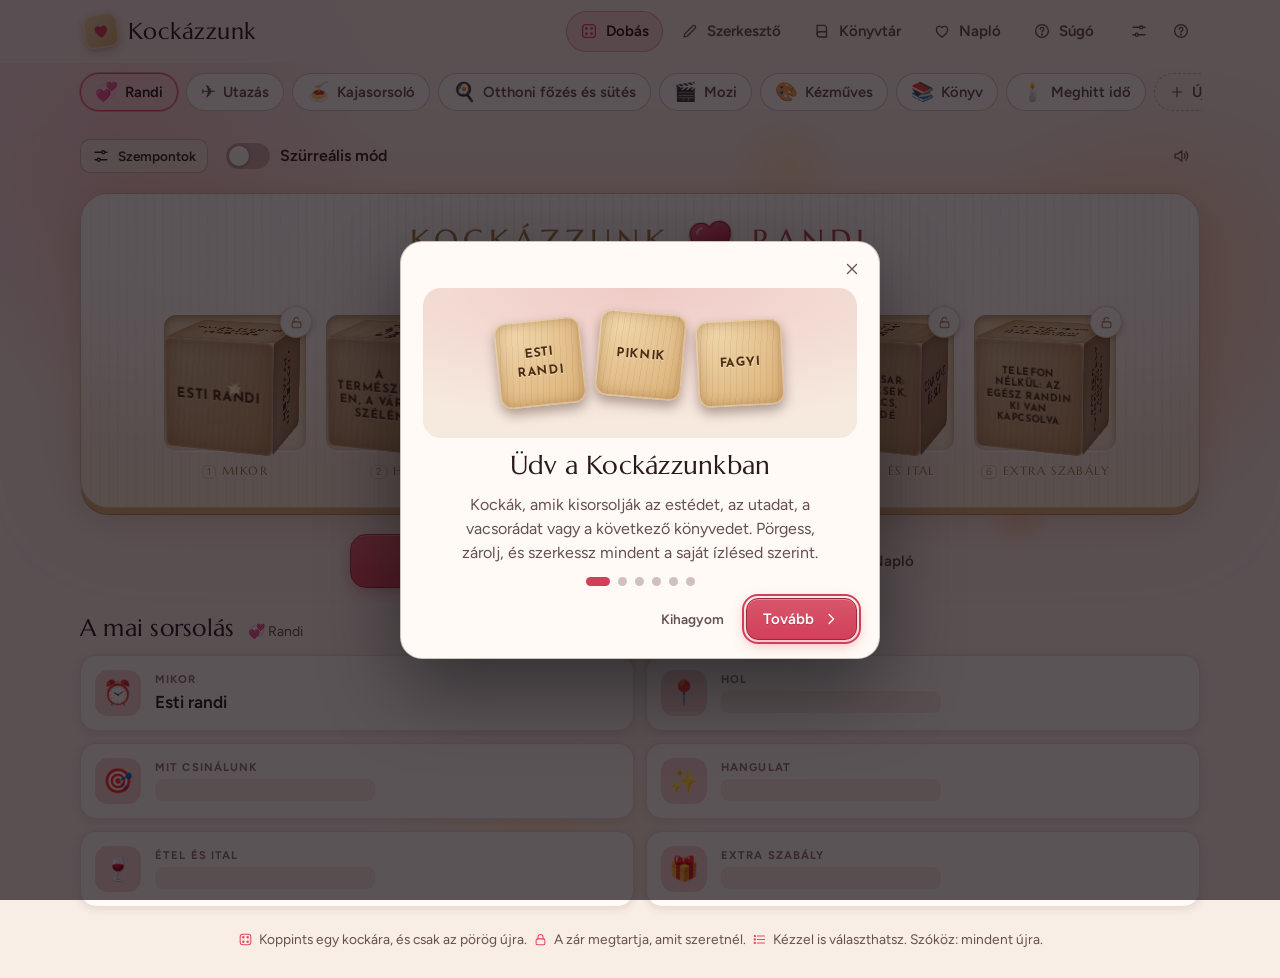
==== latest/index.html @ 8fc31db8 "v9: vörös-fekete fekvő sárkány, 2D képként rajzolt repülő sárkány, új szellem - Fekvő sárkány: vörös" ====
<!doctype html><html lang="hu"><head><meta charset="utf-8"><meta name="viewport" content="width=device-width,initial-scale=1,viewport-fit=cover"><style>:root{color-scheme:light;box-sizing:border-box;padding-top:env(safe-area-inset-top,0px);padding-bottom:env(safe-area-inset-bottom,0px)}html{scroll-padding-top:env(safe-area-inset-top,0px)}body{margin:0;padding:0;font:14px -apple-system,BlinkMacSystemFont,sans-serif;background:#fff;color:#000}img{max-width:100%}[hidden]:not([hidden=until-found i]){display:none!important}</style></head><body>
<title>Kockázzunk</title>
<meta name="claude:viewport-fit-sides" content="cover">
<link rel="preconnect" href="https://fonts.googleapis.com">
<link rel="preconnect" href="https://fonts.gstatic.com" crossorigin>
<link rel="stylesheet" href="https://fonts.googleapis.com/css2?family=Figtree:wght@400;500;600;700&family=Josefin+Sans:wght@500;600;700&family=Marcellus&display=swap">
<style>
/* Elrendezés: fejléc + fő nézet (közép, max 1120px) + telefonon alsó fül-sáv. Hangulat: gyertyafényes esti asztal, krém fatábla, fa kockák. */
:root {
  --bg: #f8eee6; --bg2: #f1e2d7; --surface: #fffaf5; --surface2: #f6e9de; --raise: #ffffff;
  --line: rgba(90, 45, 40, .14); --line2: rgba(90, 45, 40, .28);
  --fg: #2a1a1d; --fg2: #66504f; --fg3: #8f7776;
  --heart: #d23f58; --on-accent: #ffffff;
  --board: #fffcf6; --board2: #f4e8d4; --boardink: #a67c40; --boardline: rgba(120, 80, 30, .24);
  --wood1: #efd5a9; --wood2: #d8ad72; --woodink: #4b2d15;
  --glow: rgba(255, 176, 96, .30);
  --bokeh1: rgba(255, 170, 120, .34); --bokeh2: rgba(236, 110, 140, .26); --bokeh3: rgba(255, 214, 140, .38);
  --shadow: 0 10px 30px rgba(90, 35, 35, .16); --shadow-s: 0 2px 8px rgba(90, 35, 35, .12);
  --ok: #2c8a58; --warn: #a96d14; --danger: #c52f48;
  --f-ui: 'Figtree', system-ui, -apple-system, 'Segoe UI', Roboto, 'Helvetica Neue', sans-serif;
  --f-display: 'Marcellus', 'Palatino Linotype', 'Book Antiqua', Georgia, serif;
  --f-cube: 'Josefin Sans', 'Trebuchet MS', 'Gill Sans', sans-serif;
  --tc: var(--heart);
  --gut: max(16px, env(safe-area-inset-left, 0px));
}
@media (prefers-color-scheme: dark) {
  :root:not([data-theme="light"]) {
    --bg: #150e14; --bg2: #1d121b; --surface: #251925; --surface2: #2f202e; --raise: #38283a;
    --line: rgba(255, 225, 205, .11); --line2: rgba(255, 225, 205, .24);
    --fg: #f8ede5; --fg2: #cfbab3; --fg3: #927d7c;
    --heart: #ee647c;
    --board: #f4e9d6; --board2: #e6d4b4; --boardink: #9d7238; --boardline: rgba(110, 70, 20, .3);
    --glow: rgba(255, 170, 90, .26);
    --bokeh1: rgba(255, 150, 90, .20); --bokeh2: rgba(220, 70, 120, .22); --bokeh3: rgba(255, 200, 120, .16);
    --shadow: 0 14px 36px rgba(0, 0, 0, .5); --shadow-s: 0 2px 10px rgba(0, 0, 0, .4);
    --ok: #52c488; --warn: #e3a550; --danger: #ff6b82;
    color-scheme: dark;
  }
}
:root[data-theme="dark"] {
  --bg: #150e14; --bg2: #1d121b; --surface: #251925; --surface2: #2f202e; --raise: #38283a;
  --line: rgba(255, 225, 205, .11); --line2: rgba(255, 225, 205, .24);
  --fg: #f8ede5; --fg2: #cfbab3; --fg3: #927d7c;
  --heart: #ee647c;
  --board: #f4e9d6; --board2: #e6d4b4; --boardink: #9d7238; --boardline: rgba(110, 70, 20, .3);
  --glow: rgba(255, 170, 90, .26);
  --bokeh1: rgba(255, 150, 90, .20); --bokeh2: rgba(220, 70, 120, .22); --bokeh3: rgba(255, 200, 120, .16);
  --shadow: 0 14px 36px rgba(0, 0, 0, .5); --shadow-s: 0 2px 10px rgba(0, 0, 0, .4);
  --ok: #52c488; --warn: #e3a550; --danger: #ff6b82;
  color-scheme: dark;
}

* { box-sizing: border-box; }
html { -webkit-text-size-adjust: 100%; scroll-behavior: smooth; }
html.modal-open { overflow: hidden; }
body {
  background: var(--bg); color: var(--fg);
  font: 400 1rem/1.5 var(--f-ui);
  min-height: 100%; overflow-x: hidden;
  -webkit-tap-highlight-color: transparent;
}
body::before { content: ""; position: fixed; inset: 0 0 auto; height: env(safe-area-inset-top, 0px); z-index: 40; background: var(--bg); }
h1, h2, h3, h4 { font-family: var(--f-display); font-weight: 400; margin: 0; line-height: 1.2; text-wrap: balance; letter-spacing: .01em; }
p { margin: 0; }
button { font: inherit; color: inherit; }
a { color: var(--tc); }
:focus-visible { outline: 2px solid var(--tc); outline-offset: 2px; border-radius: 6px; }
.muted { color: var(--fg2); }
.small { font-size: .875rem; }
.sr-only { position: absolute; width: 1px; height: 1px; overflow: hidden; clip: rect(0 0 0 0); white-space: nowrap; }
.ic { display: inline-flex; flex: none; line-height: 0; }

/* ---------- háttér: bokeh gyertyafény (statikus: nincs blur, nincs animáció, egyszer rajzolódik) ---------- */
#bg { position: fixed; inset: 0; z-index: 0; pointer-events: none; overflow: hidden; contain: strict; }
#bg i { position: absolute; border-radius: 50%; }
#bg i:nth-child(1) { width: 44vmax; height: 44vmax; left: -12vmax; top: -10vmax; background: radial-gradient(circle, var(--bokeh2), transparent 66%); }
#bg i:nth-child(2) { width: 36vmax; height: 36vmax; right: -10vmax; top: 4vmax; background: radial-gradient(circle, var(--bokeh1), transparent 66%); }
#bg i:nth-child(3) { width: 28vmax; height: 28vmax; left: 28%; bottom: -10vmax; background: radial-gradient(circle, var(--bokeh3), transparent 66%); }
#bg i:nth-child(4) { width: 7vmax; height: 7vmax; left: 12%; top: 38%; background: radial-gradient(circle, var(--bokeh3), transparent 70%); }
#bg i:nth-child(5) { width: 5vmax; height: 5vmax; right: 18%; top: 54%; background: radial-gradient(circle, var(--bokeh1), transparent 70%); }
#bg i:nth-child(6) { width: 9vmax; height: 9vmax; right: 34%; top: 12%; background: radial-gradient(circle, var(--bokeh3), transparent 70%); }
#bg i:nth-child(7) { width: 6vmax; height: 6vmax; left: 52%; top: 66%; background: radial-gradient(circle, var(--bokeh2), transparent 70%); }
.lite #bg { display: none; }

#app { position: relative; z-index: 1; padding-left: var(--gut); padding-right: max(16px, env(safe-area-inset-right, 0px)); padding-block: 0 28px; min-height: 100vh; }
#app > * { max-width: 1120px; margin-inline: auto; width: 100%; }

/* ---------- fejléc + navigáció ---------- */
#top { position: sticky; top: env(safe-area-inset-top, 0px); z-index: 30; display: flex; align-items: center; gap: 12px; padding-block: 10px; }
#top::before { content: ""; position: absolute; z-index: -1; top: 0; bottom: 0; left: calc(50% - 50vw); right: calc(50% - 50vw); background: color-mix(in srgb, var(--bg) 90%, transparent); border-bottom: 1px solid transparent; }
.brand { display: flex; align-items: center; gap: 10px; text-decoration: none; color: var(--fg); border: 0; background: none; padding: 4px; cursor: pointer; border-radius: 12px; }
.brand-mark { width: 34px; height: 34px; border-radius: 9px; background: linear-gradient(145deg, var(--wood1), var(--wood2)); box-shadow: inset 0 0 0 1.5px rgba(255, 245, 220, .5), 0 3px 8px rgba(80, 40, 10, .3); display: grid; place-items: center; color: var(--heart); transform: rotate(-8deg); transition: transform .3s; }
.brand:hover .brand-mark { transform: rotate(6deg) scale(1.06); }
.brand-name { font-family: var(--f-display); font-size: 1.45rem; letter-spacing: .02em; }
.nav { display: flex; gap: 4px; margin-left: auto; }
.nav a { display: inline-flex; align-items: center; gap: 8px; padding: 9px 14px; border-radius: 999px; text-decoration: none; color: var(--fg2); font-weight: 600; font-size: .94rem; transition: background .2s, color .2s; }
.nav a:hover { background: var(--surface2); color: var(--fg); }
.nav a[aria-current="page"] { background: color-mix(in srgb, var(--tc) 16%, transparent); color: var(--fg); box-shadow: inset 0 0 0 1px color-mix(in srgb, var(--tc) 40%, transparent); }
.nav a[aria-current="page"] .ic { color: var(--tc); }
#top .tools { display: flex; gap: 4px; }
#tabs { display: none; }

@media (max-width: 800px) {
  .nav { display: none; }
  #top { justify-content: space-between; }
  #top .tools { margin-left: auto; }
  #tabs { display: flex; position: fixed; left: 0; right: 0; bottom: 0; z-index: 30; padding: 6px max(8px, env(safe-area-inset-right, 0px)) calc(6px + env(safe-area-inset-bottom, 0px)) max(8px, env(safe-area-inset-left, 0px)); background: color-mix(in srgb, var(--surface) 97%, transparent); border-top: 1px solid var(--line); max-width: none; justify-content: space-around; }
  #tabs a { display: flex; flex-direction: column; align-items: center; gap: 2px; flex: 1; padding: 6px 2px; border-radius: 12px; text-decoration: none; color: var(--fg2); font-size: .7rem; font-weight: 600; min-width: 0; }
  #tabs a[aria-current="page"] { color: var(--fg); background: color-mix(in srgb, var(--tc) 14%, transparent); }
  #tabs a[aria-current="page"] .ic { color: var(--tc); }
  #app { padding-bottom: 96px; }
}
@media (max-width: 420px) { .brand-name { font-size: 1.25rem; } }

/* ---------- gombok ---------- */
.btn { display: inline-flex; align-items: center; justify-content: center; gap: 8px; min-height: 42px; padding: 9px 16px; border-radius: 12px; border: 1px solid var(--line2); background: var(--surface2); color: var(--fg); font-weight: 600; font-size: .94rem; cursor: pointer; transition: transform .15s, box-shadow .2s, background .2s, border-color .2s; text-decoration: none; }
.btn:hover { background: var(--raise); transform: translateY(-1px); box-shadow: var(--shadow-s); }
.btn:active { transform: translateY(0) scale(.98); }
.btn[disabled] { opacity: .45; pointer-events: none; }
.btn.primary { background: linear-gradient(180deg, color-mix(in srgb, var(--tc) 88%, #fff), var(--tc)); border-color: color-mix(in srgb, var(--tc) 70%, #000); color: var(--on-accent); box-shadow: 0 4px 14px color-mix(in srgb, var(--tc) 40%, transparent), inset 0 1px 0 rgba(255, 255, 255, .3); text-shadow: 0 1px 1px rgba(0, 0, 0, .18); }
.btn.primary:hover { box-shadow: 0 6px 20px color-mix(in srgb, var(--tc) 50%, transparent), inset 0 1px 0 rgba(255, 255, 255, .3); background: linear-gradient(180deg, color-mix(in srgb, var(--tc) 80%, #fff), color-mix(in srgb, var(--tc) 92%, #000)); }
.btn.ghost { background: transparent; border-color: transparent; color: var(--fg2); }
.btn.ghost:hover { background: var(--surface2); color: var(--fg); box-shadow: none; }
.btn.danger { color: var(--danger); border-color: color-mix(in srgb, var(--danger) 45%, transparent); background: transparent; }
.btn.danger:hover { background: color-mix(in srgb, var(--danger) 12%, transparent); }
.btn.danger.solid { background: var(--danger); color: #fff; border-color: transparent; }
.btn.sm { min-height: 34px; padding: 5px 11px; font-size: .85rem; border-radius: 10px; }
.btn.lg { min-height: 54px; padding: 12px 30px; font-size: 1.1rem; border-radius: 16px; }
.ibtn { display: inline-grid; place-items: center; width: 38px; height: 38px; flex: none; border-radius: 12px; border: 1px solid transparent; background: transparent; color: var(--fg2); cursor: pointer; transition: background .2s, color .2s, transform .15s; }
.ibtn:hover { background: var(--surface2); color: var(--fg); }
.ibtn:active { transform: scale(.92); }
.ibtn.on { color: var(--tc); background: color-mix(in srgb, var(--tc) 14%, transparent); }
.ibtn.sm { width: 32px; height: 32px; border-radius: 10px; }
.ibtn.danger:hover { color: var(--danger); background: color-mix(in srgb, var(--danger) 12%, transparent); }
.ibtn[disabled] { opacity: .3; pointer-events: none; }

/* ---------- űrlap ---------- */
input[type=text], input[type=search], input[type=number], input[type=url], select, textarea {
  width: 100%; min-height: 42px; padding: 9px 12px; border-radius: 10px; border: 1px solid var(--line2); background: var(--surface); color: var(--fg);
  font: inherit; font-size: .96rem; transition: border-color .2s, box-shadow .2s;
}
textarea { min-height: 90px; resize: vertical; line-height: 1.45; }
input::placeholder, textarea::placeholder { color: var(--fg3); }
input:focus, select:focus, textarea:focus { outline: none; border-color: var(--tc); box-shadow: 0 0 0 3px color-mix(in srgb, var(--tc) 24%, transparent); }
select { appearance: none; background-image: linear-gradient(45deg, transparent 50%, var(--fg2) 50%), linear-gradient(135deg, var(--fg2) 50%, transparent 50%); background-position: calc(100% - 18px) 52%, calc(100% - 13px) 52%; background-size: 5px 5px; background-repeat: no-repeat; padding-right: 34px; }
.field { display: flex; flex-direction: column; gap: 6px; min-width: 0; }
.field > label, .lbl { font-size: .8rem; font-weight: 700; color: var(--fg2); letter-spacing: .04em; text-transform: uppercase; }
.field .hint { font-size: .8rem; color: var(--fg3); }
.fields { display: grid; grid-template-columns: repeat(auto-fit, minmax(190px, 1fr)); gap: 14px; }
.codebox { font-family: ui-monospace, 'SF Mono', Menlo, Consolas, monospace; font-size: .8rem; line-height: 1.5; word-break: break-all; }
input[type=range] { width: 100%; accent-color: var(--tc); min-height: 28px; }
input[type=checkbox], input[type=radio] { accent-color: var(--tc); width: 18px; height: 18px; }

.switch { display: inline-flex; align-items: center; gap: 10px; cursor: pointer; font-weight: 600; user-select: none; }
.switch input { position: absolute; opacity: 0; width: 1px; height: 1px; }
.switch .tr { position: relative; width: 44px; height: 26px; border-radius: 999px; background: var(--line2); transition: background .25s; flex: none; }
.switch .tr::after { content: ""; position: absolute; left: 3px; top: 3px; width: 20px; height: 20px; border-radius: 50%; background: #fff; box-shadow: 0 1px 4px rgba(0, 0, 0, .35); transition: transform .25s cubic-bezier(.3, 1.4, .5, 1); }
.switch input:checked + .tr { background: var(--tc); }
.switch input:checked + .tr::after { transform: translateX(18px); }
.switch input:focus-visible + .tr { outline: 2px solid var(--tc); outline-offset: 2px; }

.chip { display: inline-flex; align-items: center; gap: 7px; min-height: 38px; padding: 6px 14px; border-radius: 999px; border: 1px solid var(--line2); background: var(--surface); color: var(--fg2); font-weight: 600; font-size: .92rem; cursor: pointer; white-space: nowrap; transition: all .2s; }
.chip:hover { color: var(--fg); background: var(--raise); }
.chip.on { background: color-mix(in srgb, var(--tc) 18%, var(--surface)); color: var(--fg); border-color: var(--tc); box-shadow: 0 0 0 1px color-mix(in srgb, var(--tc) 40%, transparent); }
.pill { display: inline-flex; align-items: center; gap: 5px; padding: 2px 9px; border-radius: 999px; font-size: .74rem; font-weight: 700; background: var(--surface2); color: var(--fg2); letter-spacing: .02em; border: 1px solid var(--line); }

.panel { background: var(--surface); border: 1px solid var(--line); border-radius: 18px; padding: 18px; box-shadow: var(--shadow-s); }
.row { display: flex; align-items: center; gap: 10px; }
.row.wrap { flex-wrap: wrap; }
.grow { flex: 1; min-width: 0; }
.spacer { flex: 1; }

/* ---------- modal ---------- */
.modal-back { position: fixed; inset: 0; z-index: 100; display: grid; place-items: center; padding: max(16px, env(safe-area-inset-top, 0px)) var(--gut) max(16px, env(safe-area-inset-bottom, 0px)); background: rgba(14, 5, 12, .68); animation: fadein .18s ease both; }
.modal-back.out { animation: fadeout .17s ease both; }
.modal { width: 100%; max-width: 560px; max-height: min(90vh, 900px); display: flex; flex-direction: column; background: var(--surface); color: var(--fg); border: 1px solid var(--line2); border-radius: 22px; box-shadow: 0 30px 80px rgba(0, 0, 0, .45); animation: popin .24s cubic-bezier(.2, 1.1, .4, 1) both; overflow: hidden; }
.modal.small { max-width: 420px; }
.modal.wide { max-width: 860px; }
.modal-back.out .modal { animation: popout .17s ease both; }
.modal-head { display: flex; align-items: center; gap: 10px; padding: 16px 16px 6px 22px; }
.modal-head h2 { flex: 1; font-size: 1.4rem; }
.modal-body { padding: 8px 22px 18px; overflow: auto; display: flex; flex-direction: column; gap: 14px; overscroll-behavior: contain; }
.modal-foot { display: flex; justify-content: flex-end; flex-wrap: wrap; gap: 10px; padding: 12px 22px 16px; border-top: 1px solid var(--line); background: var(--surface); }
.ask-text { color: var(--fg2); }
@keyframes fadein { from { opacity: 0; } }
@keyframes fadeout { to { opacity: 0; } }
@keyframes popin { from { opacity: 0; transform: translateY(14px) scale(.96); } }
@keyframes popout { to { opacity: 0; transform: translateY(8px) scale(.97); } }
@media (max-width: 560px) {
  .modal-back { place-items: end center; padding: 0; }
  .modal, .modal.small, .modal.wide { max-width: none; border-radius: 22px 22px 0 0; max-height: 92vh; padding-bottom: env(safe-area-inset-bottom, 0px); animation-name: sheetin; }
  .modal-back.out .modal { animation-name: sheetout; }
  .modal-head h2 { font-size: 1.25rem; }
}
@keyframes sheetin { from { transform: translateY(40px); opacity: 0; } }
@keyframes sheetout { to { transform: translateY(30px); opacity: 0; } }

/* ---------- toast ---------- */
#toasts { position: fixed; left: 50%; bottom: calc(24px + env(safe-area-inset-bottom, 0px)); transform: translateX(-50%); z-index: 120; display: flex; flex-direction: column; align-items: center; gap: 8px; width: min(92vw, 460px); pointer-events: none; }
.toast { background: var(--fg); color: var(--bg); padding: 10px 18px; border-radius: 14px; font-weight: 600; font-size: .92rem; box-shadow: var(--shadow); animation: toastin .3s cubic-bezier(.2, 1.2, .4, 1) both; text-align: center; }
.toast.out { animation: toastout .25s ease both; }
@keyframes toastin { from { opacity: 0; transform: translateY(14px) scale(.95); } }
@keyframes toastout { to { opacity: 0; transform: translateY(8px); } }
@media (max-width: 800px) { #toasts { bottom: calc(84px + env(safe-area-inset-bottom, 0px)); } }

#fx { position: fixed; inset: 0; width: 100%; height: 100%; z-index: 90; pointer-events: none; }

/* ---------- nézetváltás ---------- */
.view-in { animation: viewin .4s cubic-bezier(.2, .9, .3, 1) both; }
@keyframes viewin { from { opacity: 0; transform: translateY(12px); } }
.page-title { display: flex; flex-wrap: wrap; align-items: end; gap: 6px 16px; margin: 10px 0 18px; }
.page-title h1 { font-size: clamp(1.7rem, 4.5vw, 2.4rem); }
.page-title p { color: var(--fg2); max-width: 60ch; }

@media (prefers-reduced-motion: reduce) {
  *, *::before, *::after { animation-duration: .001ms !important; animation-iteration-count: 1 !important; transition-duration: .001ms !important; scroll-behavior: auto !important; }
}
.no-motion *, .no-motion *::before, .no-motion *::after { animation-duration: .001ms !important; animation-iteration-count: 1 !important; transition-duration: .001ms !important; }
/* Kímélő mód: gyengébb gépen is sima. Nincs háttér-izzás, nincs belépő animáció, nincsenek nagy árnyékok. */
.lite .view-in, .lite .slot, .lite .rrow, .lite .toast { animation: none !important; }
.lite .board { box-shadow: 0 1px 0 rgba(255, 255, 255, .9) inset, 0 6px 0 -1px var(--wood2); }
.lite .btn, .lite .chip, .lite .ibtn { transition: none; }
.lite .btn:hover { transform: none; box-shadow: none; }
.lite .modal { box-shadow: none; }


/* ===== Dobás nézet ===== */
.play { display: flex; flex-direction: column; gap: 18px; padding-top: 6px; }

.themebar { display: flex; gap: 8px; overflow-x: auto; padding: 4px 2px 8px; margin-inline: -2px; scrollbar-width: none; -webkit-overflow-scrolling: touch; }
.themebar::-webkit-scrollbar { display: none; }
.theme-chip .ce { font-size: 1.15rem; line-height: 1; }
.theme-chip.on { background: color-mix(in srgb, var(--tc) 22%, var(--surface)); border-color: var(--tc); }
.add-chip { border-style: dashed; background: transparent; }

.toolbar { display: flex; flex-wrap: wrap; align-items: center; gap: 10px 18px; }
.chaos { display: flex; align-items: center; gap: 10px; width: 180px; animation: fadein .3s both; }
.chaos[hidden] { display: none; }

/* ---------- a tábla ---------- */
.board {
  --s: clamp(100px, 10.5vw, 124px); --c: calc(var(--s) * .86);
  position: relative; padding: 24px 16px 28px; border-radius: 28px;
  background: radial-gradient(120% 90% at 50% 0%, #fffdf8, var(--board) 52%, var(--board2));
  border: 1px solid rgba(160, 110, 50, .38);
  box-shadow: 0 1px 0 rgba(255, 255, 255, .95) inset, 0 7px 0 -1px var(--wood2), 0 8px 0 -1px rgba(90, 50, 10, .45), var(--shadow), 0 0 90px var(--glow);
  margin-bottom: 8px;
}
.board::after { content: ""; position: absolute; inset: 0; border-radius: inherit; pointer-events: none; background: repeating-linear-gradient(90deg, rgba(150, 100, 40, .035) 0 2px, transparent 2px 9px); }
.board-title { display: flex; align-items: center; justify-content: center; flex-wrap: wrap; gap: 4px 16px; text-align: center; font-family: var(--f-display); text-transform: uppercase; letter-spacing: .2em; font-size: clamp(1.05rem, 3.6vw, 1.85rem); color: var(--boardink); text-shadow: 0 1px 0 rgba(255, 255, 255, .85), 0 -1px 0 rgba(120, 80, 30, .25); }
.bt-theme { color: color-mix(in srgb, var(--tc) 68%, #6a4a20); }
.board-desc { text-align: center; margin: 8px auto 4px; max-width: 56ch; font-size: .88rem; letter-spacing: .03em; color: var(--boardink); text-shadow: 0 1px 0 rgba(255, 255, 255, .7); }
.heart-piece { border: 0; background: none; padding: 2px; cursor: pointer; filter: drop-shadow(0 3px 2px rgba(80, 20, 20, .4)); transform: rotate(-6deg); transition: transform .25s cubic-bezier(.3, 1.6, .5, 1); line-height: 0; }
.heart-piece:hover { transform: rotate(5deg) scale(1.14); }

.slots { display: flex; flex-wrap: wrap; justify-content: center; gap: 26px 12px; margin-top: 22px; position: relative; z-index: 1; }
.slot { position: relative; width: calc(var(--s) + 26px); display: flex; flex-direction: column; align-items: center; gap: 12px; animation: slotin .55s cubic-bezier(.2, 1.2, .4, 1) both; animation-delay: calc(var(--i) * 55ms); }
@keyframes slotin { from { opacity: 0; transform: translateY(-28px) scale(.9); } }

.stage { position: relative; width: calc(var(--s) + 18px); height: calc(var(--s) + 12px); display: grid; place-items: center; perspective: 760px; cursor: pointer; border-radius: 12px; -webkit-user-select: none; user-select: none; }
.stage::before { content: ""; position: absolute; inset: 0; border-radius: 12px; background: linear-gradient(160deg, #e6d1a8, #f3e5c6); box-shadow: inset 0 3px 9px rgba(90, 55, 15, .42), inset 0 -1px 0 rgba(255, 255, 255, .75), 0 1px 0 rgba(255, 255, 255, .85); transition: box-shadow .3s; }
.slot.locked .stage::before { box-shadow: inset 0 3px 9px rgba(90, 55, 15, .42), 0 0 0 2px #e0a62f, 0 0 24px rgba(255, 186, 60, .65); }
.cshadow { position: absolute; left: 12%; bottom: 7px; width: 76%; height: 14px; background: radial-gradient(ellipse at center, rgba(60, 30, 5, .6), transparent 70%); opacity: .6; pointer-events: none; }
.toss { position: relative; width: var(--c); height: var(--c); transform-style: preserve-3d; transition: transform .22s; }
.stage:hover .toss { transform: translateY(-3px); }
.stage:active .toss { transform: translateY(1px) scale(.97); }
.tilt { width: 100%; height: 100%; transform-style: preserve-3d; transform: rotateX(-14deg) rotateY(-18deg); }
.cube { position: relative; width: 100%; height: 100%; transform-style: preserve-3d; transform: rotateX(0deg) rotateY(0deg); will-change: transform; }
.face { position: absolute; inset: 0; display: grid; place-items: center; padding: calc(var(--c) * .08); border-radius: calc(var(--c) * .06); backface-visibility: hidden; -webkit-backface-visibility: hidden;
  background: repeating-linear-gradient(94deg, rgba(120, 70, 20, .08) 0 1px, transparent 1px 6px), radial-gradient(120% 120% at 25% 15%, var(--wood1), var(--wood2));
  box-shadow: inset 0 0 0 1.5px rgba(255, 246, 220, .4), inset 0 0 calc(var(--c) * .16) rgba(110, 60, 15, .38); }
.face::after { content: ""; position: absolute; inset: 0; border-radius: inherit; background: #2a1406; opacity: var(--dk, 0); transition: opacity var(--dur, 0ms) ease-out; pointer-events: none; }
.fc0 { transform: translateZ(calc(var(--c) / 2)); }
.fc1 { transform: rotateY(180deg) translateZ(calc(var(--c) / 2)); }
.fc2 { transform: rotateY(90deg) translateZ(calc(var(--c) / 2)); }
.fc3 { transform: rotateY(-90deg) translateZ(calc(var(--c) / 2)); }
.fc4 { transform: rotateX(90deg) translateZ(calc(var(--c) / 2)); }
.fc5 { transform: rotateX(-90deg) translateZ(calc(var(--c) / 2)); }
.ft { display: -webkit-box; -webkit-box-orient: vertical; -webkit-line-clamp: 6; overflow: hidden; max-width: 100%; text-align: center; font-family: var(--f-cube); font-weight: 700; text-transform: uppercase; letter-spacing: .045em; line-height: 1.16; color: var(--woodink); text-shadow: 0 1px 0 rgba(255, 238, 205, .65), 0 -1px 0 rgba(70, 35, 10, .2); overflow-wrap: anywhere; hyphens: auto; -webkit-hyphens: auto; }
.f1 { font-size: max(12.5px, calc(var(--c) * .15)); }
.f2 { font-size: max(10.5px, calc(var(--c) * .125)); }
.f3 { font-size: max(9px, calc(var(--c) * .106)); }
.f4 { font-size: max(8.2px, calc(var(--c) * .092)); }
.f5 { font-size: max(7.6px, calc(var(--c) * .082)); letter-spacing: .02em; }

.lockbtn { position: absolute; top: -9px; right: -2px; width: 32px; height: 32px; border-radius: 50%; display: grid; place-items: center; cursor: pointer; border: 1px solid var(--boardline); background: var(--board); color: var(--boardink); box-shadow: 0 2px 6px rgba(80, 40, 10, .3); transition: background .2s, color .2s, transform .2s; z-index: 3; }
.lockbtn::after { content: ""; position: absolute; inset: -6px; }
.lockbtn:hover { transform: scale(1.1); color: var(--woodink); }
.slot.locked .lockbtn { background: #e0a62f; color: #3d2208; border-color: #b9821a; box-shadow: 0 0 14px rgba(255, 186, 60, .8), 0 2px 6px rgba(80, 40, 10, .3); }
.sflag { position: absolute; top: -9px; left: -2px; width: 26px; height: 26px; border-radius: 50%; display: grid; place-items: center; z-index: 3; box-shadow: 0 2px 6px rgba(80, 40, 10, .3); animation: popin .3s both; }
.sflag[hidden] { display: none; }
.sflag.s { background: #8d5fd6; color: #fff; }
.sflag.c { background: #e8a23c; color: #3d2208; }
.slot-label { display: flex; align-items: baseline; justify-content: center; gap: 6px; max-width: 100%; text-align: center; font-family: var(--f-display); text-transform: uppercase; letter-spacing: .11em; font-size: .78rem; line-height: 1.25; color: var(--boardink); text-shadow: 0 1px 0 rgba(255, 255, 255, .8); }
.slot-label .num { flex: none; font-family: var(--f-ui); font-size: .62rem; letter-spacing: 0; padding: 0 4px; border: 1px solid var(--boardline); border-radius: 5px; opacity: .8; }
.empty-board { display: flex; flex-direction: column; align-items: center; gap: 12px; padding: 28px 12px; color: var(--boardink); text-align: center; }

/* ---------- gombsor + eredmények ---------- */
.rollbar { display: flex; flex-wrap: wrap; align-items: center; justify-content: center; gap: 14px 18px; }
.rollbar-sec { display: flex; flex-wrap: wrap; justify-content: center; gap: 8px; }
.roll-btn { min-width: 210px; }
.roll-btn .ic svg { transition: transform .5s cubic-bezier(.3, 1.4, .5, 1); }
.roll-btn:hover .ic svg { transform: rotate(180deg); }
.btn.faved { color: var(--tc); border-color: var(--tc); background: color-mix(in srgb, var(--tc) 14%, var(--surface2)); }
.btn.faved .ic svg { fill: currentColor; }

.result-head { display: flex; align-items: baseline; flex-wrap: wrap; gap: 4px 14px; margin: 8px 0 12px; }
.result-head h2 { font-size: 1.5rem; }
.rows { display: grid; grid-template-columns: repeat(auto-fill, minmax(min(100%, 420px), 1fr)); gap: 12px; }
.rrow { position: relative; display: grid; grid-template-columns: 46px minmax(0, 1fr) auto; gap: 4px 14px; align-items: start; padding: 14px; background: var(--surface); border: 1px solid var(--line); border-radius: 16px; box-shadow: var(--shadow-s); animation: rowin .5s cubic-bezier(.2, 1, .3, 1) both; animation-delay: calc(var(--i) * 45ms); transition: border-color .3s, box-shadow .3s; }
@keyframes rowin { from { opacity: 0; transform: translateY(12px); } }
.rrow.locked { border-color: color-mix(in srgb, #e0a62f 70%, transparent); box-shadow: var(--shadow-s), 0 0 0 1px color-mix(in srgb, #e0a62f 40%, transparent); }
.rrow.pop { animation: rpop .5s cubic-bezier(.2, 1.3, .4, 1); }
.rrow.pop::after { content: ""; position: absolute; inset: 0; border-radius: inherit; border: 2px solid var(--tc); pointer-events: none; animation: ring .6s ease-out both; }
@keyframes rpop { 0% { transform: scale(.97); } 55% { transform: scale(1.012); } 100% { transform: scale(1); } }
@keyframes ring { from { opacity: .75; transform: scale(1); } to { opacity: 0; transform: scale(1.03, 1.1); } }
.ricon { width: 46px; height: 46px; display: grid; place-items: center; font-size: 1.5rem; border-radius: 13px; background: color-mix(in srgb, var(--tc) 13%, var(--surface2)); }
.rmain { min-width: 0; display: flex; flex-direction: column; gap: 3px; padding-top: 1px; }
.rlabel { font-size: .7rem; font-weight: 700; letter-spacing: .1em; text-transform: uppercase; color: var(--fg3); }
.rtext { font-size: 1.08rem; font-weight: 600; line-height: 1.3; overflow-wrap: anywhere; min-height: 1.3em; }
.rmeta { display: flex; flex-wrap: wrap; align-items: center; gap: 6px 10px; font-size: .86rem; }
.rmeta:empty, .rflags:empty { display: none; }
.rflags { display: flex; flex-wrap: wrap; gap: 6px; margin-top: 2px; }
.flag { display: inline-flex; align-items: center; gap: 4px; padding: 2px 9px 2px 7px; border-radius: 999px; font-size: .74rem; font-weight: 700; }
.flag.s { background: color-mix(in srgb, #9b6bdb 20%, transparent); color: color-mix(in srgb, #8d5fd6 80%, var(--fg)); }
.flag.c { background: color-mix(in srgb, var(--warn) 18%, transparent); color: var(--warn); }
.ractions { display: flex; gap: 2px; margin: -4px -6px 0 0; }
@media (hover: hover) {
  .ractions .ibtn:not(.on) { opacity: 0; transition: opacity .2s; }
  .rrow:hover .ractions .ibtn, .rrow:focus-within .ractions .ibtn { opacity: 1; }
}
.rrow.rolling .rtext { width: min(72%, 220px); border-radius: 8px; color: transparent; background: var(--surface2); animation: skel .8s ease-in-out infinite alternate; }
@keyframes skel { from { opacity: .35; } to { opacity: 1; } }
.hint { display: flex; flex-wrap: wrap; justify-content: center; align-items: center; gap: 4px 6px; text-align: center; color: var(--fg2); font-size: .86rem; margin-top: 4px; }
.hint .ic { color: var(--tc); }

.picklist { display: flex; flex-direction: column; gap: 6px; }
.pickitem { display: flex; align-items: center; gap: 10px; width: 100%; text-align: left; padding: 11px 14px; border-radius: 12px; border: 1px solid var(--line); background: var(--surface2); cursor: pointer; font-weight: 500; transition: background .15s, border-color .15s; }
.pickitem:hover { background: var(--raise); border-color: var(--line2); }
.pickitem.cur { border-color: var(--tc); background: color-mix(in srgb, var(--tc) 14%, var(--surface2)); }
.pickitem .pt { flex: 1; min-width: 0; overflow-wrap: anywhere; }
.aspects { display: flex; flex-direction: column; gap: 8px; }
.asp { display: flex; width: 100%; padding: 10px 14px; border: 1px solid var(--line); border-radius: 12px; background: var(--surface2); }
.asp .asp-n { flex: 1; min-width: 0; }
.asp .ae { font-size: 1.15rem; }
.asp.dim { opacity: .55; }

@media (max-width: 800px) {
  .toolbar { gap: 8px 12px; }
  .toolbar .hide-sm { display: none; }
  .board { --s: clamp(76px, 20.5vw, 120px); padding: 20px 12px 24px; border-radius: 24px; }
  .slot { width: calc(var(--s) + 20px); }
  .stage { width: calc(var(--s) + 14px); height: calc(var(--s) + 8px); }
  .slots { gap: 22px 8px; }
  .slot-label { font-size: .68rem; letter-spacing: .08em; }
  .roll-btn { width: 100%; }
  .rrow { grid-template-columns: 42px minmax(0, 1fr) auto; padding: 12px; gap: 4px 12px; }
  .ricon { width: 42px; height: 42px; }
}


/* ===== Szerkesztő ===== */
.editor-grid { display: grid; grid-template-columns: 250px minmax(0, 1fr); gap: 22px; align-items: start; }
.ed-side { position: sticky; top: 78px; display: flex; flex-direction: column; gap: 8px; max-height: calc(100vh - 100px); overflow-y: auto; padding: 2px; }
.ed-theme { display: flex; align-items: center; gap: 12px; width: 100%; text-align: left; padding: 10px 12px; border-radius: 14px; border: 1px solid var(--line); background: var(--surface); cursor: pointer; transition: background .2s, border-color .2s, transform .15s; }
.ed-theme:hover { background: var(--raise); transform: translateX(2px); }
.ed-theme.on { border-color: var(--tc); background: color-mix(in srgb, var(--tc) 14%, var(--surface)); box-shadow: 0 0 0 1px color-mix(in srgb, var(--tc) 35%, transparent); }
.et-e { font-size: 1.5rem; line-height: 1; }
.et-t { display: flex; flex-direction: column; min-width: 0; }
.et-t b { font-weight: 700; overflow: hidden; text-overflow: ellipsis; white-space: nowrap; }
.et-t small { color: var(--fg3); font-size: .76rem; }
.side-new, .side-imp { justify-content: flex-start; }
.ed-main { display: flex; flex-direction: column; gap: 16px; min-width: 0; }

.theme-card { display: flex; flex-direction: column; gap: 14px; }
.tc-top { display: flex; align-items: end; gap: 14px; }
.icon-pick { width: 42px; height: 42px; flex: none; display: grid; place-items: center; font-size: 1.35rem; border-radius: 12px; border: 1px solid var(--line2); background: var(--surface2); cursor: pointer; transition: transform .15s, background .2s; line-height: 1; }
.icon-pick:hover { background: var(--raise); transform: scale(1.06); }
.icon-pick.big { width: 52px; height: 52px; font-size: 1.7rem; border-radius: 14px; }
.swatches { display: flex; flex-wrap: wrap; gap: 8px; align-items: center; }
.swatch { width: 30px; height: 30px; border-radius: 50%; border: 2px solid transparent; cursor: pointer; box-shadow: inset 0 0 0 2px rgba(255, 255, 255, .35), 0 1px 3px rgba(0, 0, 0, .3); transition: transform .15s; padding: 0; }
.swatch:hover { transform: scale(1.12); }
.swatch.on { border-color: var(--fg); transform: scale(1.1); }
.swatch-custom { width: 34px; height: 34px; padding: 0; border: 0; border-radius: 50%; background: none; cursor: pointer; min-height: 0; }
.tc-actions { display: flex; flex-wrap: wrap; align-items: center; gap: 8px; padding-top: 4px; border-top: 1px solid var(--line); margin-top: 2px; padding-top: 14px; }
.ibtn.off { opacity: .28; pointer-events: none; }

.ed-dice-head { display: flex; flex-wrap: wrap; align-items: baseline; gap: 6px 14px; margin-top: 6px; }
.ed-dice-head h2 { font-size: 1.5rem; }
.ed-dice-head .btn { align-self: center; }
.die-list { display: flex; flex-direction: column; gap: 12px; }
.die-card { padding: 12px 14px; display: flex; flex-direction: column; gap: 10px; transition: opacity .2s, border-color .2s; }
.die-card.open { border-color: color-mix(in srgb, var(--tc) 45%, var(--line)); }
.die-card.off { opacity: .6; }
.die-head { display: flex; align-items: center; gap: 8px; }
.die-head .dn { min-width: 0; }
.die-head input[type=text] { font-weight: 600; background: transparent; border-color: transparent; }
.die-head input[type=text]:hover { border-color: var(--line2); }
.die-head input[type=text]:focus { background: var(--surface); }
.cnt { min-width: 34px; justify-content: center; }
.switch.mini { gap: 0; }
.ibtn.tog.on { color: var(--tc); }
.die-peek { display: flex; flex-wrap: wrap; gap: 6px; text-align: left; background: none; border: 0; padding: 0 2px; cursor: pointer; }
.peek-o { padding: 3px 10px; border-radius: 999px; background: var(--surface2); font-size: .82rem; color: var(--fg2); max-width: 100%; overflow: hidden; text-overflow: ellipsis; white-space: nowrap; border: 1px solid var(--line); }
.peek-o.s { border-style: dashed; }
.peek-more { padding: 3px 4px; font-size: .82rem; color: var(--tc); font-weight: 600; }
.die-body { display: flex; flex-direction: column; gap: 12px; animation: fadein .25s both; }
.opts { display: flex; flex-direction: column; gap: 6px; max-height: 62vh; overflow-y: auto; padding: 2px 4px 2px 2px; margin-right: -4px; overscroll-behavior: contain; }
.orow { display: flex; flex-direction: column; gap: 8px; border-radius: 12px; }
.orow[hidden] { display: none; }
.orow.adv { background: var(--surface2); padding: 8px; border: 1px solid var(--line); }
.orow-main { display: flex; align-items: center; gap: 4px; }
.orow-main input { flex: 1; min-width: 0; min-height: 40px; }
.tagbtn { position: relative; }
.badge { position: absolute; top: 0; right: 0; min-width: 16px; height: 16px; padding: 0 4px; border-radius: 8px; background: var(--tc); color: #fff; font-size: .65rem; font-weight: 700; display: grid; place-items: center; line-height: 1; }
.adv-panel { display: flex; flex-direction: column; gap: 12px; animation: fadein .2s both; }
.adv-grid { display: grid; grid-template-columns: repeat(auto-fit, minmax(230px, 1fr)); gap: 12px; }
.tagpick { display: flex; flex-wrap: wrap; gap: 6px; align-items: center; }
.tagchip { padding: 3px 10px; border-radius: 999px; border: 1px solid var(--line2); background: var(--surface); color: var(--fg2); font-size: .8rem; cursor: pointer; }
.tagchip:hover { color: var(--fg); border-color: var(--tc); }
.addrow { display: flex; gap: 8px; }
.die-tools { display: flex; flex-wrap: wrap; align-items: center; gap: 8px 10px; }
.empty-note { padding: 8px 4px; }
.role-field { max-width: 420px; }
.bulk { min-height: 46vh; word-break: normal; }

.emoji-grid { display: grid; grid-template-columns: repeat(auto-fill, minmax(44px, 1fr)); gap: 6px; }
.emoji-btn { aspect-ratio: 1; font-size: 1.5rem; border-radius: 12px; border: 1px solid var(--line); background: var(--surface2); cursor: pointer; transition: transform .15s, background .2s; line-height: 1; }
.emoji-btn:hover { transform: scale(1.12); background: var(--raise); }
.nt-tabs { display: flex; flex-wrap: wrap; gap: 8px; }
.nt-pane, .nt-common { display: flex; flex-direction: column; gap: 14px; }
.toast.act { display: flex; align-items: center; gap: 14px; text-align: left; }
.toast-btn { background: none; border: 0; color: var(--bg); font-weight: 800; text-decoration: underline; cursor: pointer; padding: 4px; }

@media (max-width: 800px) {
  .editor-grid { grid-template-columns: minmax(0, 1fr); gap: 14px; }
  .ed-side { position: static; flex-direction: row; overflow-x: auto; max-height: none; padding-bottom: 6px; scrollbar-width: none; }
  .ed-side::-webkit-scrollbar { display: none; }
  .ed-theme { width: auto; flex: none; padding: 8px 12px; }
  .et-t small { display: none; }
  .side-new, .side-imp { flex: none; }
  .die-head { flex-wrap: wrap; }
  .die-head .dn { flex-basis: calc(100% - 110px); }
}


/* ===== Könyvespolc ===== */
.shelf-body { display: flex; flex-direction: column; gap: 16px; }
.shelf-stats { display: grid; grid-template-columns: repeat(auto-fit, minmax(120px, 1fr)); gap: 10px; }
.stat { display: flex; flex-direction: column; gap: 2px; padding: 12px 16px; border-radius: 16px; background: var(--surface); border: 1px solid var(--line); }
.stat b { font-family: var(--f-display); font-size: 1.9rem; font-weight: 400; line-height: 1.1; font-variant-numeric: tabular-nums; }
.stat span { color: var(--fg2); font-size: .82rem; }
.banner { display: flex; flex-wrap: wrap; align-items: center; gap: 10px 14px; padding: 12px 16px; background: color-mix(in srgb, var(--tc) 9%, var(--surface)); }
.banner .grow { flex: 1 1 260px; }
.shelf-tools { display: flex; flex-direction: column; gap: 10px; }
.shelf-tools select { width: auto; min-width: 150px; }
.search-wrap { min-width: 200px; }
.book-list { display: grid; grid-template-columns: repeat(auto-fill, minmax(min(100%, 330px), 1fr)); gap: 12px; }
.book { --hue: 20; display: grid; grid-template-columns: 10px minmax(0, 1fr) auto; gap: 14px; padding: 14px 14px 14px 0; background: var(--surface); border: 1px solid var(--line); border-radius: 14px; box-shadow: var(--shadow-s); overflow: hidden; animation: rowin .4s both; transition: transform .2s, box-shadow .2s; }
.book:hover { transform: translateY(-2px); box-shadow: var(--shadow); }
.spine { background: linear-gradient(180deg, hsl(var(--hue) 50% 52%), hsl(calc(var(--hue) + 20) 55% 38%)); border-radius: 0 3px 3px 0; box-shadow: inset -2px 0 3px rgba(0, 0, 0, .18); }
.bk-main { min-width: 0; display: flex; flex-direction: column; gap: 4px; }
.bk-main h3 { font-family: var(--f-ui); font-weight: 700; font-size: 1.02rem; line-height: 1.3; overflow-wrap: anywhere; }
.bk-author { color: var(--fg2); font-size: .9rem; }
.bk-tags { display: flex; flex-wrap: wrap; align-items: center; gap: 5px; margin-top: 2px; }
.pill.mood { background: color-mix(in srgb, var(--tc) 12%, var(--surface2)); }
.bk-pages { color: var(--fg3); font-size: .78rem; }
.bk-note { font-size: .84rem; color: var(--fg2); font-style: italic; margin-top: 2px; }
.bk-side { display: flex; flex-direction: column; align-items: flex-end; justify-content: space-between; gap: 8px; }
.st { padding: 3px 11px; border-radius: 999px; font-size: .74rem; font-weight: 700; border: 1px solid var(--line2); background: var(--surface2); cursor: pointer; color: var(--fg2); transition: transform .15s; }
.st:hover { transform: scale(1.06); }
.st-olvasom { background: color-mix(in srgb, var(--warn) 20%, transparent); color: var(--warn); border-color: color-mix(in srgb, var(--warn) 50%, transparent); }
.st-elolvastam { background: color-mix(in srgb, var(--ok) 18%, transparent); color: var(--ok); border-color: color-mix(in srgb, var(--ok) 45%, transparent); }
.empty-shelf { display: flex; flex-direction: column; align-items: center; gap: 10px; text-align: center; padding: 38px 20px; }
.empty-shelf .big { font-size: 3rem; line-height: 1; }
.more-wrap { display: flex; justify-content: center; }
.imp-preview { display: flex; flex-direction: column; gap: 8px; padding: 12px; border-radius: 12px; background: var(--surface2); border: 1px solid var(--line); min-height: 64px; }
.tbl-wrap { overflow-x: auto; }
.imp-table { width: 100%; border-collapse: collapse; font-size: .84rem; }
.imp-table th { text-align: left; font-size: .72rem; letter-spacing: .06em; text-transform: uppercase; color: var(--fg3); padding: 4px 10px 6px 0; }
.imp-table td { padding: 5px 10px 5px 0; border-top: 1px solid var(--line); white-space: nowrap; max-width: 260px; overflow: hidden; text-overflow: ellipsis; }
.imp-table tr.dup td { opacity: .45; text-decoration: line-through; }
.flag.wide { align-self: flex-start; border-radius: 10px; padding: 6px 10px; }
.switch.radio { font-weight: 500; }
.switch.radio input { position: static; opacity: 1; width: 18px; height: 18px; }
@media (max-width: 560px) {
  .book { grid-template-columns: 8px minmax(0, 1fr); }
  .bk-side { grid-column: 2; flex-direction: row; align-items: center; justify-content: space-between; }
  .shelf-tools select { flex: 1; }
}

/* ===== Könyvtár (v2): polcok, gerincek, húzás ===== */
:root { --lh: 214px; }
.lb-tabs { margin: -6px 0 14px; }
.lb-shelves { display: grid; grid-template-columns: repeat(auto-fill, minmax(min(100%, 500px), 1fr)); gap: 22px 20px; align-items: start; }
.lb-case { min-width: 0; }
.lb-case.wide { grid-column: 1 / -1; }
.chip.sm { min-height: 30px; padding: 3px 11px; font-size: .82rem; gap: 5px; }
.lb { display: flex; flex-direction: column; gap: 14px; }
.lb-bar { display: flex; flex-direction: column; gap: 10px; }
.lb-count { white-space: nowrap; }
.btn.on { background: color-mix(in srgb, var(--tc) 18%, var(--surface)); border-color: var(--tc); }
.lb-hint { margin: -2px 0 2px; max-width: 78ch; }
.lb-picked { display: flex; align-items: center; flex-wrap: wrap; gap: 8px 12px; padding: 10px 14px; border-radius: 14px; background: color-mix(in srgb, var(--heart) 10%, var(--surface)); border: 1px solid color-mix(in srgb, var(--heart) 30%, var(--line)); }
.lb-picked .ic { color: var(--heart); }
.lb-picked .grow { flex: 1 1 220px; min-width: 0; }

/* könyvszekrény */
.lb-case { --w1: #b0794a; --w2: #84522d; --w3: #5b3820; --back: #2f1e15; display: flex; flex-direction: column; gap: 6px; }
.lb-head { display: flex; align-items: center; flex-wrap: wrap; gap: 4px 12px; padding: 0 4px; }
.lb-head h2 { font-size: 1.3rem; }
.lb-name { font-family: var(--f-display); font-size: 1.15rem; max-width: 100%; width: min(320px, 100%); padding: 5px 10px; }
.lb-frame { padding: 12px 12px 10px; border-radius: 12px 12px 6px 6px; background: linear-gradient(90deg, var(--w2), var(--w1) 3%, var(--w2) 5%, var(--w2) 95%, var(--w1) 97%, var(--w2)); box-shadow: var(--shadow), inset 0 1px 0 rgba(255, 235, 200, .35); }
.lb-row {
  display: flex; flex-wrap: wrap; align-content: flex-start; min-height: var(--lh); padding: 0 8px; position: relative;
  background:
    repeating-linear-gradient(to bottom, transparent 0, transparent calc(var(--lh) - 14px), var(--w1) calc(var(--lh) - 14px), var(--w2) calc(var(--lh) - 12px), var(--w3) calc(var(--lh) - 3px), #2b180c calc(var(--lh) - 3px), #2b180c var(--lh)),
    repeating-linear-gradient(90deg, rgba(255, 255, 255, .025) 0 2px, transparent 2px 9px),
    var(--back);
  box-shadow: inset 0 10px 14px -6px rgba(0, 0, 0, .65), inset 10px 0 12px -8px rgba(0, 0, 0, .6), inset -10px 0 12px -8px rgba(0, 0, 0, .6);
}
.lb-empty { align-self: center; padding: 0 12px; color: #d9c3a0; }
.lb-slot { flex: none; display: flex; align-items: flex-end; justify-content: center; width: calc(var(--w) + 2px); height: var(--lh); padding: 0 1px 14px; }
.lb-sp { position: relative; flex: none; width: var(--w); height: calc(var(--k) * (var(--lh) - 40px)); padding: 0; margin: 0; border: 0; background: none; cursor: pointer; font: inherit; color: var(--ink); -webkit-tap-highlight-color: transparent; user-select: none; -webkit-user-select: none; }
.lb-sp:focus-visible { outline: none; }
.lb-sp:focus-visible .lb-bk { box-shadow: 0 0 0 2px #fff, 0 0 0 4px var(--tc); }
.lb-bk {
  position: absolute; inset: 0; display: flex; flex-direction: column; align-items: center; gap: 6px; padding: 18px 0 14px; border-radius: 2px 2px 1px 1px; transform-origin: 18% 100%;
  background: linear-gradient(90deg, rgba(0, 0, 0, .32), rgba(255, 255, 255, .13) 10%, rgba(255, 255, 255, 0) 38%, rgba(0, 0, 0, .1) 84%, rgba(0, 0, 0, .34)), var(--c);
  box-shadow: 1px 0 0 rgba(0, 0, 0, .35), 0 1px 0 rgba(0, 0, 0, .25);
  transition: transform .24s cubic-bezier(.3, 1.5, .5, 1), box-shadow .2s;
}
.lb-bk::before, .lb-bk::after { content: ''; position: absolute; left: 0; right: 0; pointer-events: none; }
.lb-t { flex: 1 1 0; min-height: 0; max-height: 100%; writing-mode: vertical-rl; font-family: var(--f-display); font-size: var(--fs, 13px); line-height: 1.15; letter-spacing: .02em; white-space: nowrap; overflow: hidden; text-overflow: ellipsis; text-align: start; }
.lb-a { flex: 0 1 auto; max-height: var(--ah, 30%); writing-mode: vertical-rl; font-family: var(--f-ui); font-size: 10px; letter-spacing: .03em; opacity: .78; white-space: nowrap; overflow: hidden; text-overflow: ellipsis; }
/* stílusok */
.s1 .lb-bk::before { top: 7px; height: 6px; border-top: 2px solid var(--ink); border-bottom: 2px solid var(--ink); opacity: .55; }
.s1 .lb-bk::after { bottom: 7px; height: 6px; border-top: 2px solid var(--ink); border-bottom: 2px solid var(--ink); opacity: .55; }
.s2 .lb-bk::before { top: 7px; height: 2px; background: #d9b25a; box-shadow: 0 4px 0 #d9b25a; }
.s2 .lb-bk::after { bottom: 7px; height: 2px; background: #d9b25a; box-shadow: 0 -4px 0 #d9b25a; }
.s2 .lb-t { color: #f3deaa; text-shadow: 0 1px 0 rgba(0, 0, 0, .35); }
.s3 .lb-t { background: color-mix(in srgb, var(--ink) 16%, transparent); padding: 6px 3px; border-radius: 2px; }
.s3 .lb-bk::after { bottom: 6px; left: 50%; right: auto; width: 9px; height: 9px; margin-left: -4.5px; background: var(--ink); opacity: .65; }
.s4 .lb-bk { background: linear-gradient(180deg, rgba(255, 255, 255, .16), rgba(255, 255, 255, 0) 12%, rgba(0, 0, 0, 0) 85%, rgba(0, 0, 0, .28)), linear-gradient(90deg, rgba(0, 0, 0, .32), rgba(255, 255, 255, .1) 10%, rgba(255, 255, 255, 0) 38%, rgba(0, 0, 0, .12) 84%, rgba(0, 0, 0, .36)), var(--c); }
.s4 .lb-bk::before { top: 0; bottom: 0; left: 24%; right: auto; width: 1px; background: rgba(0, 0, 0, .22); }
/* státusz */
.lb-mark { position: absolute; pointer-events: none; }
.reading .lb-mark { top: -7px; left: 50%; margin-left: -3px; width: 6px; height: 17px; background: #c43d4b; box-shadow: 0 1px 2px rgba(0, 0, 0, .4); clip-path: polygon(0 0, 100% 0, 100% 100%, 50% 80%, 0 100%); }
.done .lb-mark { bottom: 5px; left: 50%; margin-left: -4px; width: 8px; height: 8px; border-radius: 50%; background: #e8c765; box-shadow: 0 0 0 1px rgba(0, 0, 0, .3); }
.s3.done .lb-mark { bottom: 20px; }
/* billenés egérrávitelre / fókuszra */
@media (hover: hover) { .lb:not(.edit) .lb-sp:hover .lb-bk { transform: translateY(-4px) rotate(-6deg); box-shadow: 4px 7px 12px rgba(0, 0, 0, .5), 1px 0 0 rgba(0, 0, 0, .35); z-index: 3; } }
.lb:not(.edit) .lb-sp:focus-visible .lb-bk { transform: translateY(-4px) rotate(-6deg); }
.lb:not(.edit) .lb-sp:active .lb-bk { transform: translateY(-2px) rotate(-3deg); }
.lb.edit .lb-sp { cursor: grab; touch-action: none; }
.lb.edit .lb-sp:hover .lb-bk { transform: translateY(-3px); }
.lb-sp.picked .lb-bk { transform: translateY(-12px); box-shadow: 0 0 0 2px #f4d37a, 0 0 14px 2px rgba(244, 211, 122, .55), 3px 8px 12px rgba(0, 0, 0, .45); }
.lb-sp.picked::before { content: '♥'; position: absolute; top: -34px; left: 50%; transform: translateX(-50%); color: #ff7a90; font-size: 15px; line-height: 1; pointer-events: none; }
.lb-sp.flash .lb-bk { animation: lbflash .5s 3; }
@keyframes lbflash { 50% { transform: translateY(-20px) rotate(-8deg); } }
.lb-sp.dim .lb-bk { opacity: .22; filter: grayscale(.6); }
/* húzás */
.lb-src { width: 0 !important; padding: 0 !important; overflow: hidden; visibility: hidden; }
.lb-gap { background: rgba(255, 255, 255, .12); outline: 2px dashed rgba(244, 211, 122, .85); outline-offset: -3px; border-radius: 3px; animation: none; }
.lb-ghost { position: fixed; left: 0; top: 0; z-index: 90; pointer-events: none; will-change: transform; filter: drop-shadow(6px 10px 10px rgba(0, 0, 0, .5)); }
.lb-ghost .lb-sp { position: absolute; inset: 0; width: auto; height: auto; }
.dragging, .dragging * { cursor: grabbing !important; user-select: none !important; -webkit-user-select: none !important; }
/* részletek-ablak */
.lb-top { display: flex; gap: 18px; align-items: flex-end; }
.lb-prev { flex: none; padding: 10px 14px 0; border-radius: 10px; background: var(--back, #2f1e15); background: #2f1e15; border-bottom: 10px solid #84522d; }
.lb-prev .lb-slot { height: calc(var(--lh) - 14px); padding-bottom: 0; }
.lb-prev .lb-sp { pointer-events: none; }
.lb-info { min-width: 0; display: flex; flex-direction: column; gap: 5px; }
.lb-info h3 { font-family: var(--f-ui); font-weight: 700; font-size: 1.15rem; overflow-wrap: anywhere; }
.lb-sec { display: flex; flex-direction: column; gap: 10px; padding: 12px 14px; border-radius: 14px; background: var(--surface2); border: 1px solid var(--line); }
.lb-sec h4 { font-family: var(--f-ui); font-size: .8rem; font-weight: 700; color: var(--fg2); letter-spacing: .05em; text-transform: uppercase; }
.lb-opt { display: flex; flex-wrap: wrap; align-items: center; gap: 6px 12px; }
.lb-opt .lbl { flex: 0 0 76px; font-size: .8rem; font-weight: 700; color: var(--fg2); }
.lb-opt > .row, .lb-sws { flex: 1 1 200px; min-width: 0; }
.lb-sws { display: flex; flex-wrap: wrap; gap: 6px; }
.lb-sw { position: relative; width: 28px; height: 28px; border-radius: 50%; border: 2px solid var(--line2); cursor: pointer; padding: 0; display: inline-grid; place-items: center; }
.lb-sw.on { border-color: var(--fg); box-shadow: 0 0 0 2px var(--surface2), 0 0 0 4px var(--tc); }
.lb-sw.custom { background: conic-gradient(#e0555a, #e8b04a, #7bc46b, #4aa8c8, #8a6bd0, #e0555a); color: #fff; overflow: hidden; }
.lb-sw.custom .lb-color { position: absolute; inset: 0; opacity: 0; width: 100%; height: 100%; cursor: pointer; padding: 0; border: 0; }
.lb-shelfsel select { width: auto; min-width: 180px; }
.ar-list { display: flex; flex-direction: column; gap: 6px; margin: 8px 0; }
@media (max-width: 560px) {
  :root { --lh: 190px; }
  .lb-frame { padding: 8px 8px 8px; }
  .lb-row { padding: 0 4px; }
  .lb-top { flex-direction: column; align-items: stretch; }
  .lb-prev { align-self: flex-start; }
  .lb-opt .lbl { flex-basis: 100%; }
}
.lite .lb-bk { transition: none; }
@media (prefers-reduced-motion: reduce) { .lb-bk { transition: none; } .lb-sp.flash .lb-bk { animation: none; } }


/* ===== Díszek (v2): méretek + egyéni animációk. Csak transform/opacity, egyszeri lejátszás (nincs végtelen animáció). ===== */
.lb-slot.deco { --w: calc(var(--k) * (var(--lh) - 40px) * var(--ar)); }
.lb-deco { overflow: visible; }
.lb-deco:focus-visible { outline: 2px solid var(--tc); outline-offset: 3px; border-radius: 8px; }
.dc-art { display: block; width: 100%; height: 100%; pointer-events: none; }
.dc-svg { display: block; width: 100%; height: 100%; overflow: visible; }
.dc-svg .d-nose, .dc-svg .d-bookhit, .dc-svg .d-hit { pointer-events: all; cursor: pointer; }
.lb.edit .dc-svg .d-nose, .lb.edit .dc-svg .d-bookhit, .lb.edit .dc-svg .d-hit { cursor: grab; }
.lb-deco g, .lb-deco path, .lb-deco circle, .lb-deco ellipse { transform-box: view-box; }
.lb-deco .d-smoke circle, .lb-deco .d-sparks circle, .lb-deco .d-hearts path { transform-box: fill-box; transform-origin: center; }


/* --- fekvő sárkány (2D tartalék): nyugalmi állapot + játékok (pislogás, bökés, düh, simogatás) --- */
.dl-svg .d-head { transform-origin: 70px 56px; }
.dl-svg .d-jaw { transform-origin: 64px 58px; }
.dl-svg .d-brow { transform-origin: 53px 31px; }
.dl-svg .d-lid { transform: translateY(-20px); }
.dl-svg .d-look { transform: translate(var(--ex, 0px), var(--ey, 0px)); transition: transform .16s ease-out; }
.dl-svg .d-wing { transform-origin: 104px 40px; }
.dl-svg .d-smoke circle { fill: rgba(222, 226, 236, .85); opacity: 0; }
.dl-svg .d-sparks circle { fill: #ffb347; opacity: 0; }
.dl-svg .d-hearts path { fill: #ff7d96; opacity: 0; }
.dl-svg .sm1 { --dx: -12px; --dy: -14px; } .dl-svg .sm2 { --dx: -20px; --dy: -6px; } .dl-svg .sm3 { --dx: -7px; --dy: -22px; }
.dl-svg .sp1 { --dx: -26px; --dy: -8px; } .dl-svg .sp2 { --dx: -34px; --dy: 2px; } .dl-svg .sp3 { --dx: -20px; --dy: -16px; }
.is-blink .dl-svg .d-lid { animation: dlBlink .26s ease-in-out; }
.is-boop .dl-svg .d-head { animation: dlRecoil 1.2s ease-out; }
.is-boop .dl-svg .d-brow { animation: dlFrown 2.1s ease-in-out; }
.is-boop .dl-svg .d-lid { animation: dlLidAngry 2.1s ease-in-out; }
.is-boop .dl-svg .d-glow { animation: dlGlow 2.1s ease-in-out; }
.is-boop .dl-svg .d-smoke .sm1 { animation: dlPuff .95s .1s ease-out; }
.is-boop .dl-svg .d-smoke .sm2 { animation: dlPuff 1.1s .32s ease-out; }
.is-boop .dl-svg .d-smoke .sm3 { animation: dlPuff 1.2s .55s ease-out; }
.is-rage .dl-svg .d-head { animation: dlShake .95s ease-in-out; }
.is-rage .dl-svg .d-jaw { animation: dlJaw 2.6s ease-in-out; }
.is-rage .dl-svg .d-brow { animation: dlFrown 2.6s ease-in-out; }
.is-rage .dl-svg .d-lid { animation: dlLidAngry 2.6s ease-in-out; }
.is-rage .dl-svg .d-glow { animation: dlGlow 2.6s ease-in-out; }
.is-rage .dl-svg .d-wing { animation: dlWing 2.6s ease-in-out; }
.is-rage .dl-svg .d-smoke circle { animation: dlPuff 1.3s .1s ease-out; }
.is-rage .dl-svg .d-sparks .sp1 { animation: dlSpark 1s .12s ease-out; } .is-rage .dl-svg .d-sparks .sp2 { animation: dlSpark 1.1s .26s ease-out; } .is-rage .dl-svg .d-sparks .sp3 { animation: dlSpark .95s .4s ease-out; }
.is-pet .dl-svg .d-head { animation: dlNuzzle 2.6s ease-in-out; }
.is-pet .dl-svg .d-lid { animation: dlLidPet 2.6s ease-in-out; }
.is-pet .dl-svg .d-hearts .h1 { animation: dlHeart 1.9s .15s ease-out; }
.is-pet .dl-svg .d-hearts .h2 { animation: dlHeart 1.9s .65s ease-out; }
@keyframes dlBlink { 50% { transform: translateY(0); } }
@keyframes dlRecoil { 0% { transform: none; } 10% { transform: translate(-4px, 1px) rotate(-1.6deg); } 32% { transform: translate(-1px, 0) rotate(-.4deg); } 100% { transform: none; } }
@keyframes dlFrown { 0%, 100% { transform: none; } 12%, 76% { transform: translateY(2px) rotate(8deg) scaleY(1.15); } }
@keyframes dlLidAngry { 0%, 100% { transform: translateY(-20px); } 12%, 76% { transform: translateY(-3px) rotate(14deg); } }
@keyframes dlGlow { 0%, 100% { opacity: 0; } 20%, 70% { opacity: .6; } }
@keyframes dlShake { 0%, 100% { transform: none; } 10% { transform: translate(-4px, 1px) rotate(-3deg); } 24% { transform: translate(2px, 0) rotate(2deg); } 38% { transform: translate(-3px, 1px) rotate(-2.5deg); } 52% { transform: translate(1.5px, 0) rotate(1.2deg); } 70% { transform: translate(-.5px, 0); } }
@keyframes dlJaw { 0%, 100% { transform: none; } 10%, 74% { transform: rotate(-16deg); } }
@keyframes dlWing { 0%, 100% { transform: none; } 14%, 70% { transform: translateY(-6px) rotate(-8deg) scale(1.1); } }
@keyframes dlPuff { 0% { opacity: 0; transform: translate(0, 0) scale(.4); } 16% { opacity: .9; } 100% { opacity: 0; transform: translate(var(--dx), var(--dy)) scale(3.4); } }
@keyframes dlSpark { 0% { opacity: 0; transform: translate(0, 0) scale(1); } 12% { opacity: 1; } 100% { opacity: 0; transform: translate(var(--dx), var(--dy)) scale(.3); } }
@keyframes dlNuzzle { 0%, 100% { transform: none; } 20%, 78% { transform: translate(1px, 2px) rotate(2.4deg); } }
@keyframes dlLidPet { 0%, 100% { transform: translateY(-20px); } 24%, 76% { transform: translateY(0); } }
@keyframes dlHeart { 0% { opacity: 0; transform: translateY(8px) scale(.4); } 20% { opacity: 1; transform: translateY(0) scale(1); } 100% { opacity: 0; transform: translateY(-22px) scale(1.15); } }

/* --- díszek ablaka --- */
.dc-list { display: flex; flex-direction: column; gap: 12px; }
.dc-card { display: grid; grid-template-columns: auto minmax(0, 1fr) auto; gap: 16px; align-items: center; }
.dc-prev { display: flex; gap: 0; align-items: flex-end; padding: 10px 14px 8px; border-radius: 12px; background: #2f1e15; border-bottom: 8px solid #84522d; }
.dc-prev-i { display: block; width: calc(96px * var(--ar)); height: 96px; }
.dc-info { min-width: 0; display: flex; flex-direction: column; gap: 4px; }
.dc-info h3 { font-family: var(--f-ui); font-weight: 700; font-size: 1.05rem; }
.dc-tip { display: flex; align-items: center; gap: 6px; color: var(--tc); font-weight: 600; }
.dc-shelfsel select { width: auto; min-width: 180px; }
@media (max-width: 560px) { .dc-card { grid-template-columns: 1fr; justify-items: start; } }


/* ===== Díszek 2: olvasó szellem, lámpás, üvegablak-panelek ===== */
/* --- olvasó szellem --- */
.gh-svg .d-gbody { transform-origin: 60px 124px; }
.gh-svg .d-halo { opacity: .55; transform-origin: 60px 62px; }
.gh-svg .d-rays, .gh-svg .d-excl, .gh-svg .d-pg, .gh-svg .d-oh { opacity: 0; }
.gh-svg .d-rays { transform-origin: 60px 52px; }
.gh-svg .d-lid { transform-box: fill-box; transform-origin: 50% 0; transform: scaleY(0); }
.gh-svg .d-eyes, .gh-svg .d-oh { transform-box: fill-box; transform-origin: center; }
.gh-svg .d-look { transform: translate(var(--ex, 0px), var(--ey, 0px)); transition: transform .16s ease-out; }
.gh-svg .d-arml { transform-origin: 25px 68px; }
.gh-svg .d-armr { transform-origin: 95px 68px; }
.gh-svg .d-bookg { transform-origin: 60px 110px; }
.gh-svg .d-pg { transform-origin: 60px 90px; }
.gh-svg .d-excl { transform-origin: 60px -2px; }
.is-blink .gh-svg .d-lid { animation: ghBlink .3s ease-in-out; }
@keyframes ghBlink { 0%, 100% { transform: scaleY(0); } 45%, 60% { transform: scaleY(1); } }

/* megijed */
.is-startle .d-gbody { animation: ghStartle 1.8s ease-out; }
.is-startle .d-arml { animation: ghArmL 1.8s ease-in-out; }
.is-startle .d-armr { animation: ghArmR 1.8s ease-in-out; }
.is-startle .d-bookg { animation: ghBookFly 1.8s ease-in-out; }
.is-startle .d-eyes { animation: ghWide 1.8s ease-in-out; }
.is-startle .d-smile { animation: ghSmileOff 1.8s steps(1, end); }
.is-startle .d-oh { animation: ghOh 1.8s steps(1, end); }
.is-startle .d-excl { animation: ghExcl 1.8s ease-out; }
.is-startle .d-halo { animation: ghHalo 1.8s ease-in-out; }
@keyframes ghStartle { 0% { transform: none; } 6% { transform: scale(1.05, .9); } 18% { transform: translateY(-17px) scale(.94, 1.1); } 36% { transform: translateY(0) scale(1.07, .9); } 48% { transform: scale(.98, 1.04); } 60%, 100% { transform: none; } }
@keyframes ghArmL { 0%, 100% { transform: none; } 10%, 62% { transform: rotate(140deg); } }
@keyframes ghArmR { 0%, 100% { transform: none; } 10%, 62% { transform: rotate(-140deg); } }
@keyframes ghBookFly { 0%, 100% { transform: none; } 14% { transform: translateY(-22px) rotate(-16deg); } 40% { transform: translateY(3px) rotate(3deg); } 52% { transform: none; } }
@keyframes ghWide { 0%, 100% { transform: none; } 10%, 66% { transform: scale(1.28); } }
@keyframes ghSmileOff { 0%, 100% { opacity: 1; } 6% { opacity: 0; } 66% { opacity: 1; } }
@keyframes ghOh { 0%, 100% { opacity: 0; } 6% { opacity: 1; } 66% { opacity: 0; } }
@keyframes ghExcl { 0% { opacity: 0; transform: scale(.2); } 12% { opacity: 1; transform: scale(1.25); } 20%, 64% { opacity: 1; transform: scale(1); } 80%, 100% { opacity: 0; transform: scale(1); } }
@keyframes ghHalo { 0%, 100% { opacity: .55; } 16%, 60% { opacity: 1; } }

/* kezével eltakarja a szemét, kikukucskál */
.is-hide .d-gbody { animation: ghTremble 2.8s ease-in-out; }
.is-hide .d-arml { animation: ghHideL 2.8s ease-in-out; }
.is-hide .d-armr { animation: ghHideR 2.8s ease-in-out; }
.is-hide .d-bookg { animation: ghBookDrop 2.8s ease-in-out; }
.is-hide .d-smile { animation: ghSmileOff 2.8s steps(1, end); }
.is-hide .d-oh { animation: ghOhHide 2.8s steps(1, end); }
@keyframes ghTremble { 0%, 100% { transform: none; } 12% { transform: translateX(-1.4px) rotate(-.8deg); } 18% { transform: translateX(1.4px) rotate(.8deg); } 24% { transform: translateX(-1.2px) rotate(-.7deg); } 30% { transform: translateX(1.2px) rotate(.7deg); } 36% { transform: translateX(-1px) rotate(-.5deg); } 42% { transform: translateX(.8px); } 50% { transform: none; } }
@keyframes ghHideL { 0%, 100% { transform: none; } 14%, 76% { transform: rotate(-107deg); } }
@keyframes ghHideR { 0%, 100% { transform: none; } 14%, 46% { transform: rotate(107deg); } 56%, 70% { transform: rotate(84deg); } 80% { transform: rotate(107deg); } 88% { transform: none; } }
@keyframes ghBookDrop { 0%, 100% { transform: none; } 14%, 76% { transform: translateY(8px) rotate(5deg); } 90% { transform: none; } }
@keyframes ghOhHide { 0%, 100% { opacity: 0; } 10%, 48% { opacity: 1; } 56% { opacity: 0; } }

/* Búúú! */
.is-spook .d-gbody { animation: ghSpook 2.7s ease-in-out; }
.is-spook .d-arml { animation: ghSpookL 2.7s ease-in-out; }
.is-spook .d-armr { animation: ghSpookR 2.7s ease-in-out; }
.is-spook .d-bookg { animation: ghSpookBook 2.7s ease-in-out; }
.is-spook .d-eyes { animation: ghWide2 2.7s ease-in-out; }
.is-spook .d-smile { animation: ghSmileOff2 2.7s steps(1, end); }
.is-spook .d-oh { animation: ghOh2 2.7s ease-in-out; }
.is-spook .d-rays { animation: ghRays 2.7s ease-out; }
.is-spook .d-halo { animation: ghHalo2 2.7s ease-in-out; }
@keyframes ghSpook { 0%, 100% { transform: none; } 10% { transform: scale(1.06, .86); } 24% { transform: scale(.88, 1.24) translateY(-3px); } 34% { transform: rotate(-6deg) scale(.9, 1.2); } 46% { transform: rotate(6deg) scale(.9, 1.2); } 58% { transform: rotate(-4deg) scale(.92, 1.16); } 70% { transform: rotate(2deg) scale(.96, 1.08); } 82% { transform: none; } }
@keyframes ghSpookL { 0%, 100% { transform: none; } 20%, 64% { transform: rotate(107deg); } 74% { transform: none; } }
@keyframes ghSpookR { 0%, 100% { transform: none; } 20%, 64% { transform: rotate(-107deg); } 74% { transform: none; } }
@keyframes ghSpookBook { 0%, 100% { transform: none; } 18%, 70% { transform: translateY(7px) rotate(4deg); } 82% { transform: none; } }
@keyframes ghWide2 { 0%, 100% { transform: none; } 14%, 68% { transform: scale(1.34); } }
@keyframes ghSmileOff2 { 0%, 100% { opacity: 1; } 8% { opacity: 0; } 72% { opacity: 1; } }
@keyframes ghOh2 { 0%, 100% { opacity: 0; transform: none; } 8% { opacity: 1; } 30%, 60% { opacity: 1; transform: scale(1.5, 1.75); } 72% { opacity: 0; } }
@keyframes ghRays { 0% { opacity: 0; transform: scale(.8); } 24% { opacity: 1; transform: scale(1); } 50% { opacity: .55; transform: scale(1.1); } 66% { opacity: 1; transform: scale(1); } 86%, 100% { opacity: 0; transform: scale(1.12); } }
@keyframes ghHalo2 { 0%, 100% { opacity: .55; transform: scale(1); } 20%, 62% { opacity: 1; transform: scale(1.18); } }

/* lapoz */
.is-turn .d-pg { animation: ghTurn 1.5s ease-in-out; }
.is-turn .d-look { animation: ghRead 1.5s ease-in-out; }
@keyframes ghTurn { 0% { opacity: 0; transform: translateY(4px); } 18%, 70% { opacity: 1; transform: translateY(-6px) rotate(-6deg); } 100% { opacity: 0; transform: translateY(4px); } }
@keyframes ghScan { 0% { transform: translateX(-1.8px); } 50% { transform: translateX(1.8px); } 100% { transform: translateX(0); } }
.is-turn .gh-svg .d-eyes { animation: ghScan 1.5s ease-in-out; }
@keyframes ghRead { 0%, 100% { transform: translate(var(--ex, 0px), var(--ey, 0px)); } 14% { transform: translate(-1.8px, 2.8px); } 52%, 84% { transform: translate(1.8px, 2.8px); } }

/* --- gyertyás lámpás --- */
.ln-svg .d-flame { transform-origin: 50px 95px; }
.ln-svg .d-halo { opacity: .85; transform-origin: 50px 96px; transition: opacity .7s; }
.ln-svg .d-fglow { transition: opacity .6s; transform-origin: 50px 92px; }
.ln-svg .d-glass-lit { transition: opacity .8s; }
.ln-svg .d-flame { transition: opacity .15s; }
.ln-svg .d-wick { opacity: 0; transition: opacity 1.2s; }
.ln-svg .d-wisp { opacity: 0; transform-origin: 50px 70px; }
.ln-svg .d-embers circle { fill: #ffc45a; opacity: 0; transform-box: fill-box; transform-origin: center; }
.ln-svg .e1 { --dx: -14px; --dy: -22px; } .ln-svg .e2 { --dx: 15px; --dy: -26px; } .ln-svg .e3 { --dx: -6px; --dy: -34px; } .ln-svg .e4 { --dx: 9px; --dy: -18px; }
.is-off .ln-svg .d-halo, .is-off .ln-svg .d-fglow, .is-off .ln-svg .d-glass-lit { opacity: 0; }
.is-off .ln-svg .d-halo { transition-delay: .35s; } .is-off .ln-svg .d-glass-lit { transition-delay: .35s; }
.is-off .ln-svg .d-flame { opacity: 0; transition: opacity .12s .55s; }
.is-off .ln-svg .d-wick { opacity: .9; transition-delay: .6s; }

.is-blow .d-flame { animation: lnBlow .75s ease-in forwards; }
.is-blow .d-wisp { animation: lnWisp 1.9s .55s ease-out; }
.is-blow .d-halo { animation: lnDip .6s ease-out; }
.is-light .d-flame { animation: lnIgnite 1.1s ease-out; }
.is-light .d-fglow { animation: lnFlare 1.2s ease-out; }
.is-light .d-embers .e1 { animation: lnSpark .9s .05s ease-out; } .is-light .d-embers .e2 { animation: lnSpark 1s .15s ease-out; }
.is-light .d-embers .e3 { animation: lnSpark .95s .1s ease-out; } .is-light .d-embers .e4 { animation: lnSpark .8s .22s ease-out; }
.is-flicker .d-flame { animation: lnFlicker 1.6s ease-in-out; }
.is-flicker .d-fglow { animation: lnFlickG 1.6s ease-in-out; }
@keyframes lnBlow { 0% { transform: none; opacity: 1; } 25% { transform: translateX(5px) scale(.9, .8) skewX(-22deg); } 55% { transform: translateX(9px) scale(.7, .4) skewX(-34deg); opacity: .8; } 100% { transform: translateX(10px) scale(.4, .1) skewX(-40deg); opacity: 0; } }
@keyframes lnWisp { 0% { opacity: 0; transform: translateY(0) scale(.7, .6); } 18% { opacity: .9; } 100% { opacity: 0; transform: translateY(-24px) scale(1.25, 1.1); } }
@keyframes lnDip { 0% { transform: scale(1); } 30% { transform: scale(.92); } 100% { transform: scale(1); } }
@keyframes lnIgnite { 0% { transform: scale(.05); } 24% { transform: scale(1.22, 1.4); } 42% { transform: scale(.9, .94); } 62% { transform: scale(1.06, 1.08); } 100% { transform: none; } }
@keyframes lnFlare { 0% { opacity: 0; transform: scale(.6); } 22% { opacity: 1; transform: scale(1.3); } 100% { opacity: 1; transform: scale(1); } }
@keyframes lnSpark { 0% { opacity: 0; transform: translate(0, 0) scale(1); } 14% { opacity: 1; } 100% { opacity: 0; transform: translate(var(--dx), var(--dy)) scale(.3); } }
@keyframes lnFlicker { 0%, 100% { transform: none; } 12% { transform: skewX(5deg) scaleY(1.08); } 26% { transform: skewX(-4deg) scale(.94, .9); } 40% { transform: skewX(3deg) scaleY(1.06); } 54% { transform: skewX(-5deg) scale(.96, .94); } 70% { transform: skewX(2deg) scaleY(1.04); } 84% { transform: skewX(-1.5deg); } }
@keyframes lnFlickG { 0%, 100% { opacity: 1; } 26% { opacity: .78; } 54% { opacity: .85; } 70% { opacity: 1; } }

/* --- üvegablak-panelek --- */
.gl-svg .d-halo { opacity: 1; transform-origin: 50px 84px; transition: opacity .8s; }
.gl-svg .d-dim { opacity: 0; transition: opacity .7s; }
.gl-svg .d-back { transition: opacity .7s; }
.gl-svg .d-led { transition: opacity .4s; }
.is-off .gl-svg .d-halo { opacity: 0; } .is-off .gl-svg .d-back { opacity: 0; } .is-off .gl-svg .d-dim { opacity: .8; } .is-off .gl-svg .d-led { opacity: .12; }
.gl-svg .d-sw { cursor: pointer; }
.gl-svg .d-bfly { transform-origin: 60px 35px; }
.gl-svg .d-wl, .gl-svg .d-wr { transform-origin: 0 0; }
.gl-svg .d-rose { transform-origin: 50px 90px; }
.gl-svg .d-petal { opacity: 0; transform-origin: 59px 74px; }
.gl-svg .d-star, .gl-svg .d-heart { transform-box: fill-box; transform-origin: center; }
.gl-svg .d-heart, .gl-svg .d-shoot { opacity: 0; }
.is-lit .gl-svg .d-halo { animation: glHalo .9s ease-out; }
.is-dark .gl-svg .d-halo { animation: none; }
@keyframes glHalo { 0% { transform: scale(.88); } 40% { transform: scale(1.12); } 100% { transform: scale(1); } }
@keyframes glHalo2 { 0%, 100% { transform: scale(1); } 30%, 60% { transform: scale(1.12); } }

/* rózsa: pillangó + szirom */
.is-flap .gl-svg .d-wl, .is-flap .gl-svg .d-wr { animation: glFlap .3s ease-in-out 3; }
.is-bloom .gl-svg .d-wl, .is-bloom .gl-svg .d-wr { animation: glFlap .28s ease-in-out 11; }
.is-bloom .gl-svg .d-bfly { animation: glFly 3s ease-in-out; }
.is-bloom .gl-svg .d-petal { animation: glPetal 3s ease-in; }
.is-bloom .gl-svg .d-rose { animation: glRose 1.6s ease-in-out; }
.is-bloom .gl-svg .d-halo { animation: glHalo2 1.6s ease-in-out; }
@keyframes glFlap { 0%, 100% { transform: scaleX(1); } 50% { transform: scaleX(.18); } }
@keyframes glFly { 0%, 100% { transform: none; } 14% { transform: translate(-9px, -8px) rotate(-14deg); } 34% { transform: translate(-22px, 4px) rotate(9deg); } 54% { transform: translate(-6px, 24px) rotate(-8deg) scale(1.08); } 74% { transform: translate(8px, 12px) rotate(10deg); } 90% { transform: translate(2px, 2px) rotate(-3deg); } }
@keyframes glPetal { 0%, 14% { opacity: 0; transform: none; } 18% { opacity: 1; transform: none; } 55% { opacity: 1; transform: translate(-10px, 26px) rotate(120deg); } 100% { opacity: 0; transform: translate(-6px, 66px) rotate(250deg); } }
@keyframes glRose { 0%, 100% { transform: none; } 30% { transform: scale(1.05); } 55% { transform: scale(.985); } 75% { transform: scale(1.02); } }

/* vár: hullócsillag + szív + csillagok */
.is-wish .gl-svg .d-shoot { animation: glShoot 1.5s .1s ease-in; }
.is-wish .gl-svg .d-heart { animation: glHeart 2.4s .8s ease-out; }
.is-wish .gl-svg .d-star { animation: glTwink 1.4s ease-in-out; }
.is-wish .gl-svg .st2 { animation-delay: .15s; } .is-wish .gl-svg .st3 { animation-delay: .3s; } .is-wish .gl-svg .st4 { animation-delay: .45s; } .is-wish .gl-svg .st5 { animation-delay: .6s; } .is-wish .gl-svg .st6 { animation-delay: .75s; }
.is-wish .gl-svg .d-win { animation: glWin 2.4s ease-in-out; }
.is-wish .gl-svg .d-halo { animation: glHalo2 1.8s ease-in-out; }
.is-twinkle .gl-svg .d-star { animation: glTwink 1.1s ease-in-out; }
.is-twinkle .gl-svg .st2 { animation-delay: .2s; } .is-twinkle .gl-svg .st3 { animation-delay: .5s; } .is-twinkle .gl-svg .st4 { animation-delay: .1s; } .is-twinkle .gl-svg .st5 { animation-delay: .65s; } .is-twinkle .gl-svg .st6 { animation-delay: .35s; }
@keyframes glShoot { 0% { opacity: 0; transform: translate(-16px, -10px); } 12% { opacity: 1; } 70% { opacity: 1; transform: translate(34px, 22px); } 100% { opacity: 0; transform: translate(46px, 30px); } }
@keyframes glHeart { 0% { opacity: 0; transform: translateY(6px) scale(.4); } 25% { opacity: 1; transform: translateY(-2px) scale(1.2); } 45% { transform: translateY(-4px) scale(1); } 80% { opacity: 1; transform: translateY(-9px) scale(1.04); } 100% { opacity: 0; transform: translateY(-14px) scale(1); } }
@keyframes glTwink { 0%, 100% { transform: none; opacity: 1; } 40% { transform: scale(1.55) rotate(20deg); } 70% { transform: scale(.8); opacity: .75; } }
@keyframes glWin { 0%, 100% { opacity: 1; } 20% { opacity: .45; } 40% { opacity: 1; } 60% { opacity: .55; } 80% { opacity: 1; } }

/* --- repülő sárkány + füstoszlop (2D kép; a rétegek a rajz csoportjai) --- */
.fd-svg .fd-wingF { transform-box: view-box; transform-origin: 62px 171px; }
.fd-svg .fd-wingB { transform-box: view-box; transform-origin: 64px 169px; }
.fd-svg .d-flame { transform-box: view-box; transform-origin: 92px 182px; }
.fd-svg .d-pillar { transform-box: view-box; transform-origin: 118px 188px; }
.fd-svg .d-pcap { transform-box: view-box; transform-origin: 230px 188px; }
.fd-svg .d-body, .fd-svg .d-eyeg { transform-box: view-box; transform-origin: 50px 188px; }
.fd-svg .d-wisp { transform-box: view-box; }
.fd-svg .d-lid { transform-box: fill-box; transform-origin: 50% 0; transform: scaleY(0); }
.fd-svg .d-look { transform: translate(var(--ex, 0px), var(--ey, 0px)); transition: transform .16s ease-out; }
.fd-svg .d-puffs circle { fill: #fff2d8; stroke: rgba(190, 168, 120, .6); stroke-width: .8; opacity: 0; transform-box: fill-box; transform-origin: center; }
.fd-svg .pf1 { --dx: -4px; --dy: -26px; } .fd-svg .pf2 { --dx: 12px; --dy: -30px; } .fd-svg .pf3 { --dx: -14px; --dy: -18px; }
.is-blink .fd-svg .d-lid { animation: ghBlink .3s ease-in-out; }
.is-blast .fd-svg .d-flame { animation: fdFlame 1.7s ease-in-out; }
.is-blast .fd-svg .d-body, .is-blast .fd-svg .fd-wingF, .is-blast .fd-svg .fd-wingB { animation: fdShake 1.7s ease-in-out; }
.is-blast .fd-svg .d-pillar { animation: fdSwell 1.7s ease-in-out; }
.is-blast .fd-svg .d-pcap { animation: fdWob 1.6s ease-out; }
.is-blast .fd-svg .d-puffs circle { animation: fdPuff 1.2s .3s ease-out; }
.is-blast .fd-svg .pf2 { animation-delay: .45s; } .is-blast .fd-svg .pf3 { animation-delay: .6s; }
.is-flap .fd-svg .fd-wingF { animation: fdFlap 1.6s ease-in-out; }
.is-flap .fd-svg .fd-wingB { animation: fdFlap 1.6s .06s ease-in-out; }
.is-flap .fd-svg .d-body { animation: fdBob 1.6s ease-in-out; }
.is-puff .fd-svg .d-pillar { animation: fdSquash 1.5s ease-in-out; }
.is-puff .fd-svg .d-puffs circle { animation: fdPuff 1.2s ease-out; }
.is-puff .fd-svg .pf2 { animation-delay: .15s; } .is-puff .fd-svg .pf3 { animation-delay: .3s; }
@keyframes fdFlame { 0%, 100% { transform: none; } 12%, 62% { transform: scale(1.6, 1.35); } 24% { transform: scale(1.45, 1.5); } 40% { transform: scale(1.7, 1.25); } }
@keyframes fdShake { 0%, 100% { transform: none; } 10% { transform: translate(-1.5px, 1px) rotate(-3deg); } 22% { transform: translate(1px, 0) rotate(2deg); } 36% { transform: translate(-1px, .5px) rotate(-2deg); } 52% { transform: translate(.5px, 0); } }
@keyframes fdSwell { 0%, 100% { transform: none; } 20%, 60% { transform: scale(1.18, 1.12); } }
@keyframes fdFlap { 0%, 100% { transform: none; } 15% { transform: rotate(24deg); } 35% { transform: rotate(-10deg); } 55% { transform: rotate(22deg); } 75% { transform: rotate(-6deg); } }
@keyframes fdWob { 0%, 100% { transform: none; } 12% { transform: rotate(.9deg); } 28% { transform: rotate(-.7deg); } 44% { transform: rotate(.5deg); } 62% { transform: rotate(-.3deg); } }
@keyframes fdBob { 0%, 100% { transform: none; } 15%, 55% { transform: translateY(-2px); } 35%, 75% { transform: translateY(1px); } }
@keyframes fdSquash { 0%, 100% { transform: none; } 15% { transform: scale(1.1, .92); } 30% { transform: scale(.94, 1.07); } 50% { transform: scale(1.05, .97); } 70% { transform: none; } }
@keyframes fdPuff { 0% { opacity: 0; transform: translate(0, 0) scale(.4); } 20% { opacity: .95; } 100% { opacity: 0; transform: translate(var(--dx), var(--dy)) scale(2.4); } }
@keyframes bbZ { 0% { opacity: 0; transform: translate(-4px, 6px) scale(.5); } 25% { opacity: 1; } 100% { opacity: 0; transform: translate(4px, -12px) scale(1.15); } }

/* --- alvó macska --- */
.ct-svg .d-head { transform-origin: 36px 78px; }
.ct-svg .d-body { transform-origin: 72px 87px; }
.ct-svg .d-tail { transform-origin: 121px 82px; }
.ct-svg .d-earl { transform-origin: 22px 48px; }
.ct-svg .d-earr { transform-origin: 50px 48px; }
.ct-svg .d-open, .ct-svg .d-brows, .ct-svg .d-yawn { opacity: 0; }
.ct-svg .d-yawn { transform-box: fill-box; transform-origin: 50% 0; transform: scaleY(.2); }
.ct-svg .d-zs path, .ct-svg .d-hearts path { opacity: 0; transform-box: fill-box; transform-origin: center; }
.ct-svg .d-look { transform: translate(var(--ex, 0px), var(--ey, 0px)); transition: transform .16s ease-out; }

/* felébred */
.is-wake .ct-svg .d-head { animation: ctWakeHead 3.6s ease-in-out; }
.is-wake .ct-svg .d-body { animation: ctStretch 3.6s ease-in-out; }
.is-wake .ct-svg .d-earl { animation: ctEarL 3.6s ease-in-out; }
.is-wake .ct-svg .d-earr { animation: ctEarR 3.6s ease-in-out; }
.is-wake .ct-svg .d-closed { animation: ctOff 3.6s steps(1, end); }
.is-wake .ct-svg .d-open { animation: ctOn 3.6s steps(1, end); }
.is-wake .ct-svg .d-smile { animation: ctSmileYawn 3.6s steps(1, end); }
.is-wake .ct-svg .d-yawn { animation: ctYawn 3.6s ease-in-out; }
.is-wake .ct-svg .d-tail { animation: ctSwish 3.6s ease-in-out; }
@keyframes ctWakeHead { 0%, 100% { transform: none; } 10% { transform: translateY(-3px) rotate(-4deg); } 20% { transform: translateY(-6px) rotate(-9deg); } 32% { transform: translateY(-5px) rotate(-5deg); } 44%, 68% { transform: translateY(-3px) rotate(-2deg); } 84% { transform: translateY(0) rotate(0); } }
@keyframes ctStretch { 0%, 100% { transform: none; } 14% { transform: scale(1.05, .96); } 32% { transform: scale(1.01, 1.03); } 46% { transform: none; } }
@keyframes ctEarL { 0%, 100% { transform: none; } 8%, 70% { transform: rotate(-7deg) scale(1.06); } 82% { transform: none; } }
@keyframes ctEarR { 0%, 100% { transform: none; } 8%, 70% { transform: rotate(7deg) scale(1.06); } 82% { transform: none; } 40% { transform: rotate(14deg) scale(1.06); } }
@keyframes ctOff { 0%, 100% { opacity: 1; } 12% { opacity: 0; } 74% { opacity: 1; } }
@keyframes ctOn { 0%, 100% { opacity: 0; } 12% { opacity: 1; } 74% { opacity: 0; } }
@keyframes ctSmileYawn { 0%, 100% { opacity: 1; } 14% { opacity: 0; } 34% { opacity: 1; } }
@keyframes ctYawn { 0%, 100% { opacity: 0; transform: scaleY(.2); } 14% { opacity: 1; transform: scaleY(.3); } 22%, 28% { opacity: 1; transform: scaleY(1); } 34% { opacity: 0; transform: scaleY(.3); } }
@keyframes ctSwish { 0%, 100% { transform: none; } 44% { transform: rotate(-9deg); } 56% { transform: rotate(5deg); } 68% { transform: none; } }

/* dorombol */
.is-purr .ct-svg .d-body { animation: ctPurr .12s linear 0s 24 alternate; }
.is-purr .ct-svg .d-head { animation: ctPurrHead 3s ease-in-out; }
.is-purr .ct-svg .d-smile { animation: ctGrin 3s ease-in-out; }
.is-purr .ct-svg .d-tail { animation: ctSwish 3s ease-in-out; }
.is-purr .ct-svg .d-hearts path { animation: ctHeart 1.5s ease-out 2; }
.is-purr .ct-svg .h2 { animation-delay: .35s; } .is-purr .ct-svg .h3 { animation-delay: .7s; }
@keyframes ctPurr { from { transform: translateY(0) scale(1, 1); } to { transform: translateY(-.5px) scale(1.004, 1.012); } }
@keyframes ctPurrHead { 0%, 100% { transform: none; } 15%, 80% { transform: translateY(1px) rotate(3deg); } }
@keyframes ctGrin { 0%, 100% { transform: none; } 15%, 80% { transform: scale(1.2); } }
@keyframes ctHeart { 0% { opacity: 0; transform: translateY(6px) scale(.4); } 20% { opacity: 1; transform: translateY(0) scale(1.15); } 100% { opacity: 0; transform: translateY(-20px) scale(1); } }
.ct-svg .d-smile { transform-box: fill-box; transform-origin: center; }

/* morcos */
.is-grump .ct-svg .d-earl { animation: ctFlatL 2.9s ease-in-out; }
.is-grump .ct-svg .d-earr { animation: ctFlatR 2.9s ease-in-out; }
.is-grump .ct-svg .d-closed { animation: ctOffG 2.9s steps(1, end); }
.is-grump .ct-svg .d-open, .is-grump .ct-svg .d-brows { animation: ctOnG 2.9s steps(1, end); }
.is-grump .ct-svg .d-smile { animation: ctSmileOffG 2.9s steps(1, end); }
.is-grump .ct-svg .d-tail { animation: ctSlap 2.9s ease-in-out; }
.is-grump .ct-svg .d-body { animation: ctPuff 2.9s ease-in-out; }
.is-grump .ct-svg .d-head { animation: ctTurn 2.9s ease-in-out; }
@keyframes ctFlatL { 0%, 100% { transform: none; } 10%, 78% { transform: rotate(-30deg) scale(1, .78); } }
@keyframes ctFlatR { 0%, 100% { transform: none; } 10%, 78% { transform: rotate(30deg) scale(1, .78); } }
@keyframes ctOffG { 0%, 100% { opacity: 1; } 6% { opacity: 0; } 84% { opacity: 1; } }
@keyframes ctOnG { 0%, 100% { opacity: 0; } 6% { opacity: 1; } 84% { opacity: 0; } }
@keyframes ctSmileOffG { 0%, 100% { opacity: 1; } 6% { opacity: 0; } 84% { opacity: 1; } }
@keyframes ctSlap { 0%, 100% { transform: none; } 14% { transform: rotate(-22deg); } 22% { transform: rotate(8deg); } 32% { transform: rotate(-22deg); } 40% { transform: rotate(8deg); } 50% { transform: rotate(-22deg); } 58% { transform: rotate(6deg); } 72% { transform: none; } }
@keyframes ctPuff { 0%, 100% { transform: none; } 10%, 70% { transform: scale(1.035, 1.06); } 86% { transform: none; } }
@keyframes ctTurn { 0%, 100% { transform: none; } 12%, 76% { transform: translateY(-2px) rotate(5deg); } 90% { transform: none; } }

/* horkol / füle megrezzen */
.is-snore .ct-svg .d-body { animation: ctBreathe 3.6s ease-in-out; }
.is-snore .ct-svg .d-head { animation: ctBreatheHead 3.6s ease-in-out; }
.is-snore .ct-svg .d-zs path { animation: bbZ 1.8s ease-out 2; }
.is-snore .ct-svg .z2 { animation-delay: .45s; } .is-snore .ct-svg .z3 { animation-delay: .9s; }
@keyframes ctBreathe { 0%, 100% { transform: none; } 25% { transform: scale(1.012, 1.04); } 50% { transform: none; } 75% { transform: scale(1.012, 1.04); } }
@keyframes ctBreatheHead { 0%, 100% { transform: none; } 25% { transform: translateY(-1px); } 50% { transform: none; } 75% { transform: translateY(-1px); } }
.is-twitch .ct-svg .d-earr { animation: ctTwitch 1.1s ease-in-out; }
.is-twitch .ct-svg .d-tail { animation: ctTailFlick 1.1s ease-in-out; }
@keyframes ctTwitch { 0%, 100% { transform: none; } 15% { transform: rotate(16deg) scale(1, .9); } 30% { transform: none; } 45% { transform: rotate(14deg) scale(1, .9); } 62% { transform: none; } }
@keyframes ctTailFlick { 0%, 100% { transform: none; } 30% { transform: rotate(-7deg); } 55% { transform: rotate(3deg); } 80% { transform: none; } }

/* --- bagoly --- */
.ow-svg .d-head { transform-origin: 55px 66px; }
.ow-svg .d-body { transform-origin: 55px 124px; }
.ow-svg .d-wingl { transform-origin: 30px 78px; }
.ow-svg .d-wingr { transform-origin: 80px 78px; }
.ow-svg .d-lid { transform-box: fill-box; transform-origin: 50% 0; transform: scaleY(0); }
.ow-svg .d-eyes { transform-box: fill-box; transform-origin: center; }
.ow-svg .d-look { transform: translate(var(--ex, 0px), var(--ey, 0px)); transition: transform .16s ease-out; }
.ow-svg .d-beako { opacity: 0; }
.ow-svg .d-hoots path { stroke: #ffe8a8; stroke-width: 2.600; stroke-linecap: round; opacity: 0; transform-box: fill-box; }
.ow-svg .hr1, .ow-svg .hr2 { transform-origin: left center; } .ow-svg .hr3, .ow-svg .hr4 { transform-origin: right center; }
.ow-svg .d-fall path { opacity: 0; }
.ow-svg .f1 { transform: translate(34px, 70px); } .ow-svg .f2 { transform: translate(78px, 74px); }
.is-blink .ow-svg .d-lid { animation: ghBlink .3s ease-in-out; }

/* körülnéz */
.is-look .ow-svg .d-head { animation: owLook 3s ease-in-out; }
.is-look .ow-svg .d-look { animation: owLookEye 3s ease-in-out; }
.is-look .ow-svg .d-lid { animation: ghBlink .3s ease-in-out 2.2s; }
@keyframes owLook { 0%, 100% { transform: none; } 12%, 30% { transform: translateX(-11px) rotate(-9deg) scaleX(.93); } 44% { transform: translateX(0) rotate(0) scaleX(1); } 56%, 74% { transform: translateX(11px) rotate(9deg) scaleX(.93); } 88% { transform: none; } }
@keyframes owLookEye { 0%, 100% { transform: translate(var(--ex, 0px), var(--ey, 0px)); } 12%, 30% { transform: translate(-3.4px, 0); } 44% { transform: translate(0, 0); } 56%, 74% { transform: translate(3.4px, 0); } 88% { transform: translate(0, 0); } }

/* huhog */
.is-hoot .ow-svg .d-body { animation: owPuff 2.4s ease-in-out; }
.is-hoot .ow-svg .d-head { animation: owBob 2.4s ease-in-out; }
.is-hoot .ow-svg .d-beako { animation: owBeak 2.4s steps(1, end); }
.is-hoot .ow-svg .d-hoots path { animation: owRing .8s ease-out 2; }
.is-hoot .ow-svg .hr2 { animation-delay: .15s; } .is-hoot .ow-svg .hr4 { animation-delay: .15s; }
@keyframes owPuff { 0%, 100% { transform: none; } 14%, 28% { transform: scale(1.07, 1.05); } 40% { transform: none; } 54%, 68% { transform: scale(1.07, 1.05); } 82% { transform: none; } }
@keyframes owBob { 0%, 100% { transform: none; } 14%, 28% { transform: translateY(-3px) rotate(-3deg); } 40% { transform: none; } 54%, 68% { transform: translateY(-3px) rotate(3deg); } 82% { transform: none; } }
@keyframes owBeak { 0%, 100% { opacity: 0; } 12%, 30% { opacity: 1; } 40% { opacity: 0; } 52%, 70% { opacity: 1; } 80% { opacity: 0; } }
@keyframes owRing { 0% { opacity: 0; transform: scale(.6); } 20% { opacity: .95; } 100% { opacity: 0; transform: scale(1.25); } }

/* megrémül */
.is-fright .ow-svg .d-body { animation: owHop 2.6s ease-in-out; }
.is-fright .ow-svg .d-head { animation: owHop 2.6s ease-in-out; }
.is-fright .ow-svg .d-wingl { animation: owWingL 2.6s ease-in-out; }
.is-fright .ow-svg .d-wingr { animation: owWingR 2.6s ease-in-out; }
.is-fright .ow-svg .d-eyes { animation: owWide 2.6s ease-in-out; }
.is-fright .ow-svg .d-fall path { animation: owFeather 1.7s .25s ease-in; }
.is-fright .ow-svg .f2 { animation-delay: .4s; }
@keyframes owHop { 0%, 100% { transform: none; } 8% { transform: scale(1.04, .94); } 22% { transform: translateY(-14px) scale(.96, 1.06); } 40% { transform: translateY(0) scale(1.04, .95); } 54% { transform: translateY(-4px); } 66%, 80% { transform: none; } }
@keyframes owWingL { 0%, 100% { transform: none; } 14%, 40% { transform: rotate(38deg); } 30% { transform: rotate(26deg); } 54% { transform: rotate(30deg); } 70% { transform: none; } }
@keyframes owWingR { 0%, 100% { transform: none; } 14%, 40% { transform: rotate(-38deg); } 30% { transform: rotate(-26deg); } 54% { transform: rotate(-30deg); } 70% { transform: none; } }
@keyframes owWide { 0%, 100% { transform: none; } 10%, 58% { transform: scale(1.22); } }
@keyframes owFeather { 0% { opacity: 0; transform: translate(var(--x, 34px), var(--y, 70px)) rotate(0); } 12% { opacity: 1; } 100% { opacity: 0; transform: translate(calc(var(--x, 34px) - 10px), calc(var(--y, 70px) + 50px)) rotate(200deg); } }
.ow-svg .f1 { --x: 34px; --y: 70px; } .ow-svg .f2 { --x: 78px; --y: 74px; }

/* félrebillent */
.is-tilt .ow-svg .d-head { animation: owTilt 1.8s ease-in-out; }
@keyframes owTilt { 0%, 100% { transform: none; } 20%, 70% { transform: rotate(-14deg) translateX(-3px); } 85% { transform: none; } }

/* --- cserepes pozsgás --- */
.pl-svg .d-plant { transform-origin: 45px 72px; }
.pl-svg .d-stem { transform-origin: 45px 72px; }
.pl-svg .d-lf { transform-origin: 0 0; }
.pl-svg .d-pp { transform-origin: 0 0; transform: scale(.52); transition: transform .3s; }
.pl-svg .d-flower { transform-box: view-box; transform-origin: 45px 27px; }
.pl-svg .d-bug { opacity: 0; transform: translate(14px, 70px); }
.pl-svg .d-spk { opacity: 0; transform-box: fill-box; transform-origin: center; }

/* megrezzen */
.is-sway .pl-svg .d-lf { animation: plSway 1.7s ease-in-out; }
.is-sway .pl-svg .l2, .is-sway .pl-svg .l5 { animation-delay: .06s; } .is-sway .pl-svg .l3, .is-sway .pl-svg .l6 { animation-delay: .12s; } .is-sway .pl-svg .l4, .is-sway .pl-svg .l7 { animation-delay: .18s; } .is-sway .pl-svg .l8 { animation-delay: .24s; }
.is-sway .pl-svg .d-stem { animation: plStem 1.7s ease-in-out; }
@keyframes plSway { 0%, 100% { transform: none; } 14% { transform: rotate(-9deg) scale(1.04); } 30% { transform: rotate(8deg); } 48% { transform: rotate(-5deg); } 66% { transform: rotate(3deg); } 82% { transform: none; } }
@keyframes plStem { 0%, 100% { transform: none; } 14% { transform: rotate(-5deg); } 30% { transform: rotate(4deg); } 48% { transform: rotate(-2.500deg); } 66% { transform: rotate(1.500deg); } 82% { transform: none; } }

/* kinyílik */
.is-bloom .pl-svg .d-pp { animation: plOpen 4.2s ease-in-out; }
.is-bloom .pl-svg .d-flower { animation: plFlowerPop 4.2s ease-in-out; }
.is-bloom .pl-svg .d-stem { animation: plLift 4.2s ease-in-out; }
.is-bloom .pl-svg .d-spk { animation: plSpark 1.6s ease-out 1; }
.is-bloom .pl-svg .s1 { animation-delay: .5s; } .is-bloom .pl-svg .s2 { animation-delay: .8s; } .is-bloom .pl-svg .s3 { animation-delay: 1.1s; } .is-bloom .pl-svg .s4 { animation-delay: 1.4s; }
@keyframes plOpen { 0%, 100% { transform: scale(.52); } 18% { transform: scale(1.12); } 28%, 72% { transform: scale(1); } 90% { transform: scale(.52); } }
@keyframes plFlowerPop { 0%, 100% { transform: none; } 16% { transform: scale(1.06) rotate(-6deg); } 28%, 72% { transform: scale(1) rotate(0); } }
@keyframes plLift { 0%, 100% { transform: none; } 18%, 72% { transform: translateY(-3px); } 90% { transform: none; } }
@keyframes plSpark { 0% { opacity: 0; transform: scale(.3) rotate(0); } 30% { opacity: 1; transform: scale(1.4) rotate(40deg); } 100% { opacity: 0; transform: scale(.6) rotate(90deg); } }

/* katicabogár */
.is-bug .pl-svg .d-bug { animation: plBug 4.2s ease-in-out; }
.is-bug .pl-svg .d-plant { animation: plLean 4.2s ease-in-out; }
@keyframes plBug { 0% { opacity: 0; transform: translate(12px, 69px) rotate(0deg); } 6% { opacity: 1; transform: translate(14px, 69px) rotate(0deg); } 46% { opacity: 1; transform: translate(68px, 68px) rotate(0deg); } 54% { opacity: 1; transform: translate(72px, 65px) rotate(-70deg); } 78% { opacity: 1; transform: translate(66px, 46px) rotate(-120deg); } 90% { opacity: 1; transform: translate(58px, 36px) rotate(-130deg); } 100% { opacity: 0; transform: translate(56px, 32px) rotate(-130deg); } }
@keyframes plLean { 0%, 100% { transform: none; } 60%, 86% { transform: rotate(2.500deg); } }

/* --- book nook --- */
.nk-svg .d-halo { opacity: .9; transform-origin: 65px 95px; transition: opacity .8s; }
.nk-svg .d-lit { transition: opacity .7s; }
.nk-svg .d-dim { opacity: 0; transition: opacity .7s; }
.is-off .nk-svg .d-lit, .is-off .nk-svg .d-halo { opacity: 0; }
.is-off .nk-svg .d-dim { opacity: .58; }
.nk-svg .d-cat, .nk-svg .d-spill, .nk-svg .d-shadow { opacity: 0; }
.nk-svg .d-door { transform-origin: 59px 100px; }
.nk-svg .d-star { transform-box: fill-box; transform-origin: center; }
.nk-svg .d-flag { transform-box: fill-box; transform-origin: 50% 0; }
.nk-svg .d-cattail { transform-box: fill-box; transform-origin: 0 100%; }
.nk-svg .d-sw { cursor: pointer; }
.is-lit .nk-svg .d-halo { animation: glHalo .9s ease-out; }

.is-door .nk-svg .d-door { animation: nkDoor 3.8s ease-in-out; }
.is-door .nk-svg .d-cat { animation: nkCat 3.8s ease-out; }
.is-door .nk-svg .d-spill { animation: nkSpill 3.8s ease-in-out; }
.is-door .nk-svg .d-cattail { animation: nkTail 3.8s ease-in-out; }
.is-door .nk-svg .d-halo { animation: glHalo2 1.8s ease-in-out; }
@keyframes nkDoor { 0%, 100% { transform: none; } 12%, 78% { transform: scaleX(.16); } 92% { transform: scaleX(.8); } }
@keyframes nkCat { 0%, 100% { opacity: 0; transform: translateY(7px); } 20% { opacity: 0; transform: translateY(7px); } 30%, 72% { opacity: 1; transform: translateY(0); } 80% { opacity: 0; transform: translateY(3px); } }
@keyframes nkSpill { 0%, 100% { opacity: 0; } 14%, 76% { opacity: 1; } 90% { opacity: 0; } }
@keyframes nkTail { 0%, 30%, 100% { transform: none; } 38% { transform: rotate(16deg); } 48% { transform: rotate(-12deg); } 58% { transform: rotate(14deg); } 68% { transform: rotate(-8deg); } 76% { transform: none; } }

.is-bunting .nk-svg .d-flag { animation: nkFlag 1.2s ease-in-out 2; }
.is-bunting .nk-svg .f2 { animation-delay: .07s; } .is-bunting .nk-svg .f3 { animation-delay: .14s; } .is-bunting .nk-svg .f4 { animation-delay: .21s; } .is-bunting .nk-svg .f5 { animation-delay: .28s; } .is-bunting .nk-svg .f6 { animation-delay: .35s; } .is-bunting .nk-svg .f7 { animation-delay: .42s; } .is-bunting .nk-svg .f8 { animation-delay: .49s; } .is-bunting .nk-svg .f9 { animation-delay: .56s; }
@keyframes nkFlag { 0%, 100% { transform: none; } 30% { transform: rotate(12deg) skewX(-6deg); } 65% { transform: rotate(-9deg) skewX(5deg); } }
.is-pass .nk-svg .d-shadow { animation: nkPass 2.6s ease-in-out; }
@keyframes nkPass { 0%, 100% { opacity: 0; transform: translateX(-2.800px); } 14% { opacity: .85; } 50% { transform: translateX(0); } 86% { opacity: .85; transform: translateX(2.800px); } }
.is-twinkle .nk-svg .d-star { animation: glTwink 1.1s ease-in-out; }
.is-twinkle .nk-svg .st2 { animation-delay: .2s; } .is-twinkle .nk-svg .st3 { animation-delay: .5s; } .is-twinkle .nk-svg .st4 { animation-delay: .1s; } .is-twinkle .nk-svg .st5 { animation-delay: .65s; } .is-twinkle .nk-svg .st6 { animation-delay: .35s; }


/* ===== 3D Könyvtár ===== */
#l3 { position: fixed; left: 0; top: 0; z-index: 1; pointer-events: none; display: none; }
.lb.l3 .lb-shelves { position: relative; }
.lb.l3 .lb-frame.f3 { position: relative; padding: 0; background: none; box-shadow: none; border-radius: 0; }
.lb.l3 .lb-row.a11y { position: absolute; inset: 0; min-height: 0; padding: 0; background: none; box-shadow: none; clip-path: inset(50%); pointer-events: none; overflow: visible; }
.lb.l3 .lb-row.a11y .lb-sp { position: absolute; background: none; }
.lb.l3 .lb-empty { position: absolute; left: 0; right: 0; top: 36%; text-align: center; color: #f1dcbc; pointer-events: none; z-index: 2; }
.lb.l3 .lb-shelves { gap: 34px 44px; }

/* ===== Book nook: ráközelítés (mini világ) ===== */
.nkz { position: fixed; inset: 0; z-index: 96; display: flex; flex-direction: column; align-items: center; justify-content: center; gap: 12px; padding: max(12px, env(safe-area-inset-top, 0px)) max(12px, env(safe-area-inset-right, 0px)) max(12px, env(safe-area-inset-bottom, 0px)) max(12px, env(safe-area-inset-left, 0px)); }
.nkz-bg { position: absolute; inset: 0; background: radial-gradient(ellipse at 50% 42%, rgba(52, 30, 16, .86), rgba(9, 5, 3, .95)); opacity: 0; transition: opacity .55s ease; }
.nkz.on .nkz-bg { opacity: 1; }
.nkz-stage { position: relative; will-change: transform; transition: transform .8s cubic-bezier(.22, .9, .28, 1); max-width: 100%; }
.nkz.out .nkz-stage { transition-duration: .6s; transition-timing-function: cubic-bezier(.6, 0, .9, .4); }
.nkz-cv { display: block; touch-action: none; border-radius: 14px; }
.nkz-stage::after { content: ""; position: absolute; inset: 0; border-radius: 14px; box-shadow: inset 0 0 0 2px rgba(255, 225, 170, .22), 0 20px 60px rgba(0, 0, 0, .55); opacity: 0; transition: opacity .4s ease .5s; pointer-events: none; }
.nkz.on .nkz-stage::after { opacity: 1; }
.nkz-tip { position: absolute; z-index: 2; pointer-events: none; padding: 3px 9px; border-radius: 999px; background: rgba(20, 12, 8, .82); color: #fbe9c6; font: 600 12px/1.4 var(--font, system-ui, sans-serif); white-space: nowrap; box-shadow: 0 2px 8px rgba(0, 0, 0, .4); }
.nkz-bar { position: relative; display: flex; flex-wrap: wrap; justify-content: center; gap: 6px; max-width: min(100%, 760px); opacity: 0; transition: opacity .4s ease .55s; }
.nkz-hint { position: relative; color: rgba(251, 233, 198, .72); font-size: 12px; text-align: center; opacity: 0; transition: opacity .4s ease .7s; max-width: 92%; }
.nkz.on .nkz-bar, .nkz.on .nkz-hint { opacity: 1; }
.nkz-b { border: 1px solid rgba(255, 225, 170, .28); background: rgba(40, 24, 14, .7); color: #fbe9c6; border-radius: 999px; padding: 5px 11px; font: 600 13px/1.2 var(--font, system-ui, sans-serif); cursor: pointer; }
.nkz-b:hover, .nkz-b:focus-visible { background: rgba(120, 76, 36, .85); outline: none; box-shadow: 0 0 0 2px rgba(255, 213, 140, .6); }
.nkz-x { position: absolute; z-index: 3; top: max(12px, env(safe-area-inset-top, 0px)); right: max(12px, env(safe-area-inset-right, 0px)); width: 44px; height: 44px; border-radius: 50%; border: 1px solid rgba(255, 225, 170, .35); background: rgba(40, 24, 14, .8); color: #fbe9c6; font-size: 26px; line-height: 1; cursor: pointer; }
.nkz-x:hover, .nkz-x:focus-visible { background: rgba(150, 70, 40, .9); outline: none; box-shadow: 0 0 0 2px rgba(255, 213, 140, .6); }
html.nkz-open, html.nkz-open body { overflow: hidden; }
@media (prefers-reduced-motion: reduce) { .nkz-stage, .nkz-bg, .nkz-bar, .nkz-hint { transition: none; } }


/* ===== Napló, Súgó, Túra, Beállítások ===== */
.log-tabs { margin-bottom: 14px; }
.log-list { display: grid; grid-template-columns: repeat(auto-fill, minmax(min(100%, 340px), 1fr)); gap: 14px; align-items: start; }
.log-list > .empty-shelf { grid-column: 1 / -1; }
.log-card { display: flex; flex-direction: column; gap: 10px; padding: 14px 16px; background: var(--surface); border: 1px solid var(--line); border-radius: 18px; box-shadow: var(--shadow-s); border-top: 3px solid var(--tc); animation: rowin .45s cubic-bezier(.2, 1, .3, 1) both; animation-delay: calc(var(--i) * 40ms); }
.lc-head { display: flex; align-items: center; gap: 12px; }
.lc-e { font-size: 1.6rem; line-height: 1; }
.lc-items { list-style: none; margin: 0; padding: 0; display: flex; flex-direction: column; gap: 6px; }
.lc-items li { display: grid; grid-template-columns: 22px 92px minmax(0, 1fr); gap: 6px; align-items: baseline; font-size: .92rem; }
.li-n { color: var(--fg3); font-size: .74rem; font-weight: 700; letter-spacing: .06em; text-transform: uppercase; }
.li-t { font-weight: 600; overflow-wrap: anywhere; }
.li-t .flag { margin-left: 6px; vertical-align: 1px; }
.lc-foot { display: flex; align-items: center; gap: 6px; border-top: 1px solid var(--line); padding-top: 10px; margin-top: 2px; }
.log-card .ibtn.on .ic svg { fill: currentColor; }

.help-list { display: flex; flex-direction: column; gap: 10px; margin-top: 14px; max-width: 860px; }
.help-sec { padding: 0; overflow: hidden; }
.help-sec summary { display: flex; align-items: center; gap: 12px; padding: 14px 18px; cursor: pointer; font-family: var(--f-display); font-size: 1.15rem; list-style: none; }
.help-sec summary::-webkit-details-marker { display: none; }
.help-sec summary > span:nth-child(2) { flex: 1; }
.help-sec summary .ic:first-child { color: var(--tc); }
.help-sec summary .ic:last-child { transition: transform .25s; color: var(--fg3); }
.help-sec[open] summary .ic:last-child { transform: rotate(180deg); }
.help-sec summary:hover { background: var(--surface2); }
.help-body { padding: 4px 22px 18px; display: flex; flex-direction: column; gap: 10px; line-height: 1.6; animation: fadein .25s both; }
.help-body ul, .help-body ol { margin: 0; padding-left: 1.25em; display: flex; flex-direction: column; gap: 6px; }
.help-body code, .help code { font-family: ui-monospace, 'SF Mono', Menlo, Consolas, monospace; font-size: .86em; padding: 1px 7px; border-radius: 6px; background: var(--surface2); border: 1px solid var(--line); overflow-wrap: anywhere; }
kbd { font-family: var(--f-ui); font-size: .8rem; font-weight: 700; padding: 2px 8px; border-radius: 7px; background: var(--surface2); border: 1px solid var(--line2); border-bottom-width: 2px; white-space: nowrap; }
.help-table { border-collapse: collapse; width: 100%; font-size: .93rem; }
.help-table td { padding: 7px 12px 7px 0; border-top: 1px solid var(--line); vertical-align: top; }
.help-table tr:first-child td { border-top: 0; }
.steps li::marker { color: var(--tc); font-weight: 800; }

.modal.tour { max-width: 480px; }
.modal.tour .modal-head { padding: 8px 8px 0; justify-content: flex-end; }
.modal.tour .modal-body { align-items: center; text-align: center; gap: 12px; padding-top: 0; }
.tour-art { min-height: 150px; width: 100%; display: grid; place-items: center; border-radius: 18px; background: radial-gradient(90% 90% at 50% 0%, color-mix(in srgb, var(--tc) 18%, transparent), transparent), var(--surface2); padding: 20px 12px; }
.tour-art.swap > * { animation: popin .4s cubic-bezier(.2, 1.2, .4, 1) both; }
.tour-title { font-size: 1.6rem; }
.tour-text { color: var(--fg2); max-width: 38ch; text-wrap: pretty; }
.tour-dots { display: flex; gap: 8px; }
.tour-dots button { width: 9px; height: 9px; padding: 0; border-radius: 50%; border: 0; background: var(--line2); cursor: pointer; transition: all .25s; }
.tour-dots button.on { width: 24px; border-radius: 6px; background: var(--tc); }
.tour-nav { width: 100%; }
.art-cubes, .art-row, .art-chips { display: flex; align-items: center; justify-content: center; flex-wrap: wrap; gap: 14px; }
.art-lock { position: relative; }
.art-lock .lockbtn.static { top: -8px; right: -10px; background: #e0a62f; color: #3d2208; border-color: #b9821a; box-shadow: 0 0 14px rgba(255, 186, 60, .8); }
.big-emoji { font-size: 2.6rem; gap: 20px; }
.big-emoji span:nth-child(2) { animation: beat 1.2s ease-in-out .3s 2; }
@keyframes beat { 0%, 100% { transform: scale(1); } 30% { transform: scale(1.18); } 55% { transform: scale(.97); } 75% { transform: scale(1.08); } }
.mini-cube { width: 86px; height: 86px; display: grid; place-items: center; padding: 8px; border-radius: 12px; text-align: center; background: repeating-linear-gradient(94deg, rgba(120, 70, 20, .08) 0 1px, transparent 1px 6px), radial-gradient(120% 120% at 25% 15%, var(--wood1), var(--wood2)); box-shadow: inset 0 0 0 1.5px rgba(255, 246, 220, .4), inset 0 0 14px rgba(110, 60, 15, .38), 0 6px 12px rgba(40, 15, 0, .35); font-family: var(--f-cube); font-weight: 700; text-transform: uppercase; letter-spacing: .05em; font-size: .78rem; color: var(--woodink); text-shadow: 0 1px 0 rgba(255, 238, 205, .65); transform: rotate(-6deg); }
.mini-cube.b { transform: rotate(5deg) translateY(-8px); }
.mini-cube.c { transform: rotate(-3deg); }
.mini-cube.locked { box-shadow: inset 0 0 0 1.5px rgba(255, 246, 220, .4), 0 0 0 2px #e0a62f, 0 0 24px rgba(255, 186, 60, .65); transform: none; }

.set-sec { display: flex; flex-direction: column; gap: 10px; padding-bottom: 14px; border-bottom: 1px solid var(--line); }
.set-sec:last-child { border-bottom: 0; padding-bottom: 0; }
.set-sec h3 { font-size: 1.1rem; }
.set-row { display: flex; flex-direction: column; gap: 4px; }
.set-row .hint { font-size: .82rem; color: var(--fg3); padding-left: 54px; }

</style>

<div id="bg" aria-hidden="true"><i></i><i></i><i></i><i></i><i></i><i></i><i></i></div>
<div id="app">
  <header id="top"></header>
  <main id="view" tabindex="-1"></main>
  <nav id="tabs" aria-label="Fő navigáció"></nav>
</div>
<div id="toasts" aria-live="polite"></div>

<script>
/* ===== Engine: DSL + koherens sorsoló motor (v2: kényszer-megoldó) =====
   Szürreális mód KI: az eredmény mindig koherens (0 szabálysértés), ha létezik ilyen kombináció.
   Szürreális mód BE: a ~ opciók és a káosz-kockák szabályt szeghetnek (lila jelzés).
   DSL: "Szöveg #cimke !utkozik ?kell|vagy +szivesen *suly ~"                                    */
const Engine = (() => {
  'use strict';

  const slug = s => String(s == null ? '' : s).toLowerCase().normalize('NFD')
    .replace(/[̀-ͯ]/g, '').replace(/[^a-z0-9]+/g, '-').replace(/^-+|-+$/g, '');

  let _n = 0;
  const uid = () => 'i' + Date.now().toString(36).slice(-4) + (++_n).toString(36) + Math.random().toString(36).slice(2, 6);
  const uniq = a => Array.from(new Set(a));
  const clamp = (x, a, b) => Math.max(a, Math.min(b, x));

  /* ---------- címke-szótár: az azonosító ékezet nélküli (slug), a megjelenített név ékezetes ---------- */
  const tagNames = {};
  function tag(raw) {
    const r = String(raw == null ? '' : raw).trim(), s = slug(r);
    if (s && r !== s && /[^\u0000-\u007f]/.test(r)) tagNames[s] = r.toLowerCase();
    return s;
  }
  const tagLabel = s => tagNames[s] || s;
  function setTagNames(o) {
    if (o && typeof o === 'object') Object.keys(o).forEach(k => { if (typeof o[k] === 'string' && o[k].length < 40) tagNames[k] = o[k]; });
  }

  /* ---------- DSL ---------- */
  function parseLine(line) {
    const o = { id: uid(), t: '', g: [], x: [], n: [], w: [], s: false, p: 1 };
    const words = [];
    String(line).trim().split(/\s+/).forEach(tok => {
      if (!tok) return;
      const c = tok[0], rest = tok.slice(1);
      if (c === '~' && !rest) { o.s = true; return; }
      if (c === '*' && /^\d+([.,]\d+)?$/.test(rest)) { o.p = clamp(parseFloat(rest.replace(',', '.')), 0.1, 50); return; }
      if (rest && '#!?+'.indexOf(c) >= 0) {
        if (c === '?') {
          const grp = uniq(rest.split('|').map(tag).filter(Boolean));
          if (grp.length) o.n.push(grp);
        } else {
          const t = tag(rest);
          if (!t) return;
          (c === '#' ? o.g : c === '!' ? o.x : o.w).push(t);
        }
        return;
      }
      words.push(tok);
    });
    o.t = words.join(' ');
    o.g = uniq(o.g); o.x = uniq(o.x); o.w = uniq(o.w);
    return o;
  }

  const lbls = a => a.map(tagLabel);
  function fmtLine(o) {
    return [o.t]
      .concat(lbls(o.g).map(t => '#' + t), lbls(o.x).map(t => '!' + t), o.n.map(g => '?' + lbls(g).join('|')), lbls(o.w).map(t => '+' + t),
        o.p && o.p !== 1 ? ['*' + o.p] : [], o.s ? ['~'] : [])
      .filter(Boolean).join(' ');
  }

  function parseLines(text) {
    return String(text).split(/\r?\n/).map(l => l.trim()).filter(Boolean).map(parseLine).filter(o => o.t);
  }

  /* ---------- segédek ---------- */
  const splitList = s => String(s || '').split(/[,;\/|]+/).map(x => x.trim()).filter(Boolean);
  const hasAny = (arr, set) => { for (let i = 0; i < arr.length; i++) if (set.has(arr[i])) return true; return false; };
  const inter = (a, b) => { for (let i = 0; i < a.length; i++) if (b.indexOf(a[i]) >= 0) return true; return false; };

  function shuffle(arr, R) {
    const a = arr.slice();
    for (let i = a.length - 1; i > 0; i--) { const j = Math.floor(R() * (i + 1)); const t = a[i]; a[i] = a[j]; a[j] = t; }
    return a;
  }

  function wchoose(items, weights, R) {
    let tot = 0; for (let i = 0; i < weights.length; i++) tot += weights[i];
    let r = R() * tot;
    for (let i = 0; i < items.length; i++) { r -= weights[i]; if (r <= 0) return items[i]; }
    return items[items.length - 1];
  }

  const allowed = (die, ctx) => (die.options || []).filter(o => o.t && (ctx.surreal || !o.s));
  const pw = o => o.p > 0 ? o.p : 1;
  const conflict = (a, b) => inter(a.x, b.g) || inter(b.x, a.g);

  /* címke-szolgáltatók: melyik kocka milyen címkéket adhat (az engedélyezett opciókból) */
  function providers(dice, ctx) {
    const prov = {};
    dice.forEach(d => {
      if (d.kind === 'shelf') return;
      const s = new Set();
      allowed(d, ctx).forEach(o => o.g.forEach(t => s.add(t)));
      prov[d.id] = s;
    });
    return prov;
  }

  const satisfiable = (grp, ownId, dice, prov) =>
    dice.some(d => d.id !== ownId && prov[d.id] && grp.some(t => prov[d.id].has(t)));

  function unmetGroups(opt, ownId, picks, dice, prov) {
    const out = [];
    opt.n.forEach(grp => {
      if (!satisfiable(grp, ownId, dice, prov)) return;       // senki nem tud ilyet adni → nem büntetjük
      let ok = false;
      for (const id in picks) {
        if (id === ownId) continue;
        const po = picks[id] && picks[id].opt;
        if (po && inter(po.g, grp)) { ok = true; break; }
      }
      if (!ok) out.push(grp);
    });
    return out;
  }

  /* ---------- ellenőrzés ---------- */
  function violations(dice, picks, prov) {
    const conflicts = [], unmet = [];
    const ids = dice.map(d => d.id).filter(id => picks[id] && picks[id].opt);
    for (let i = 0; i < ids.length; i++) {
      const a = picks[ids[i]].opt;
      for (let j = i + 1; j < ids.length; j++) {
        const b = picks[ids[j]].opt;
        if (conflict(a, b)) conflicts.push([ids[i], ids[j]]);
      }
      unmetGroups(a, ids[i], picks, dice, prov).forEach(grp => unmet.push({ die: ids[i], group: grp }));
    }
    return { count: conflicts.length + unmet.length, conflicts, unmet };
  }

  function annotate(dice, picks, ctx) {
    const prov = providers(dice, ctx);
    const v = violations(dice, picks, prov);
    const bad = new Set();
    v.conflicts.forEach(c => { bad.add(c[0]); bad.add(c[1]); });
    v.unmet.forEach(u => bad.add(u.die));
    for (const id in picks) {
      const p = picks[id]; if (!p || !p.opt) continue;
      p.flag = p.opt.s ? 's' : (bad.has(id) ? (p.chaos && ctx.surreal ? 's' : 'c') : '');
    }
    return v;
  }

  const chaosOf = ctx => ctx.chaos == null ? 0.35 : ctx.chaos;
  const sw = ctx => 0.5 + 1.8 * chaosOf(ctx);

  /* ---------- súlyozás ---------- */
  function prefWeight(o, die, others, dice, prov, ctx) {
    const have = new Set(), want = new Set(), unmet = new Set();
    for (const id in others) {
      const po = others[id] && others[id].opt;
      if (!po || id === die.id) continue;
      po.g.forEach(t => have.add(t));
      po.w.forEach(t => want.add(t));
      unmetGroups(po, id, others, dice, prov).forEach(g => g.forEach(t => unmet.add(t)));
    }
    let w = ((ctx.surreal && o.s) ? sw(ctx) : 1) * pw(o);
    if (hasAny(o.g, want)) w *= 3;
    if (hasAny(o.w, have)) w *= 3;
    if (hasAny(o.g, unmet)) w *= 4;
    const ng = o.n.filter(grp => satisfiable(grp, die.id, dice, prov));
    if (ng.length) w *= ng.every(grp => hasAny(grp, have)) ? 2 : 0.35;
    return w;
  }

  /* ---------- könyvespolc ---------- */
  const bookOpt = b => ({
    id: 'book:' + b.id,
    t: b.title + (b.author ? ' – ' + b.author : ''),
    g: uniq(splitList(b.genre).map(slug).concat(splitList(b.mood).map(slug))),
    x: [], n: [], w: [], s: false, p: 1, book: b
  });

  const noBookOpt = () => ({ id: 'book:none', t: 'A polc üres – vegyél fel könyveket', g: [], x: [], n: [], w: [], s: false, p: 1, book: null });

  function bookFilters(dice, picks) {
    const f = {};
    dice.forEach(d => {
      if (!d.role || d.kind === 'shelf' || !picks[d.id] || !picks[d.id].opt) return;
      const o = picks[d.id].opt;
      f[d.role] = new Set(o.g.concat([slug(o.t)]));
    });
    return f;
  }

  function bookMatches(b, f, skip) {
    if (f.genre && skip.indexOf('genre') < 0 && !f.genre.has('barmi')) {
      const gs = splitList(b.genre).map(slug);
      if (gs.length && !gs.some(g => f.genre.has(g))) return false;
    }
    if (f.mood && skip.indexOf('mood') < 0) {
      const ms = splitList(b.mood).map(slug);
      if (ms.length && !ms.some(m => f.mood.has(m))) return false;
    }
    if (f.length && skip.indexOf('length') < 0) {
      const p = +b.pages;
      if (p > 0) { const k = p < 250 ? 'rovid' : p < 500 ? 'kozepes' : 'hosszu'; if (!f.length.has(k)) return false; }
    }
    return true;
  }

  function pickBook(dice, picks, ctx, R, excludeId) {
    let books = (ctx.books || []).filter(b => b.title);
    if (ctx.onlyUnread) books = books.filter(b => b.status !== 'elolvastam');
    if (!books.length) return { opt: noBookOpt(), relaxed: [] };
    const f = bookFilters(dice, picks);
    const drops = [];
    let pool = books.filter(b => bookMatches(b, f, drops));
    for (const key of ['length', 'mood', 'genre']) {
      if (pool.length) break;
      drops.push(key);
      pool = books.filter(b => bookMatches(b, f, drops));
    }
    if (!pool.length) pool = books;
    if (excludeId && pool.length > 1) pool = pool.filter(b => b.id !== excludeId);
    const b = pool[Math.floor(R() * pool.length)];
    return { opt: bookOpt(b), relaxed: drops };
  }

  /* ---------- kényszer-megoldó (visszalépéses, súlyozott véletlennel) ----------
     base: rögzített választások (zároltak, káosz-kockák); rest: a kiosztandó kockák.
     ignore: azok a rögzítettek, amelyeknek a szabályait nem kényszerítjük (káosz-kockák).
     Siker: minden kiosztott opció ütközésmentes, és minden teljesíthető „kell" feltétel teljesül. */
  function orderDice(rest, ctx, R) {
    const share = d => { const a = allowed(d, ctx); return a.length ? a.filter(o => o.n.length).length / a.length : 0; };
    return shuffle(rest, R).map(d => ({ d, k: share(d) })).sort((a, b) => a.k - b.k).map(x => x.d);
  }

  function solve(normal, rest, base, ctx, prov, R, o) {
    o = o || {};
    const ignore = o.ignore || new Set(), keep = o.keep || null;
    const picks = Object.assign({}, base);
    const order = orderDice(rest, ctx, R);
    const budget = { n: o.budget || 2500 };
    const doms = {}; rest.forEach(d => { doms[d.id] = allowed(d, ctx); });

    // egy kiosztott opció „kell" csoportjai: teljesülnek vagy még teljesülhetnek a hátralévő kockákból
    const needsOK = (opt, ownId, remIds) => {
      for (let gi = 0; gi < opt.n.length; gi++) {
        const grp = opt.n[gi];
        if (!satisfiable(grp, ownId, normal, prov)) continue;
        let ok = false;
        for (const id in picks) { if (id !== ownId && picks[id] && picks[id].opt && inter(picks[id].opt.g, grp)) { ok = true; break; } }
        if (!ok) for (let r = 0; r < remIds.length && !ok; r++) if (remIds[r] !== ownId && prov[remIds[r]] && grp.some(t => prov[remIds[r]].has(t))) ok = true;
        if (!ok) return false;
      }
      return true;
    };
    const feasible = remIds => {
      for (const id in picks) {
        if (ignore.has(id) || !picks[id] || !picks[id].opt) continue;
        if (!needsOK(picks[id].opt, id, remIds)) return false;
      }
      return true;
    };

    function rec(i) {
      if (i >= order.length) return true;
      const die = order[i], remIds = order.slice(i + 1).map(d => d.id);
      let cands = doms[die.id].filter(opt => {
        for (const id in picks) { const po = picks[id] && picks[id].opt; if (po && conflict(opt, po)) return false; }
        return needsOK(opt, die.id, remIds);
      });
      let ws = cands.map(opt => {
        let w = prefWeight(opt, die, picks, normal, prov, ctx);
        if (keep && keep[die.id] && keep[die.id].opt && keep[die.id].opt.id === opt.id) w *= 8;
        return w;
      });
      while (cands.length) {
        if (--budget.n < 0) return false;
        const k = cands.length === 1 ? 0 : (() => { const c = wchoose(cands.map((_, x) => x), ws, R); return c; })();
        const opt = cands[k]; cands.splice(k, 1); ws.splice(k, 1);
        picks[die.id] = { opt };
        if (feasible(remIds) && rec(i + 1)) return true;
        delete picks[die.id];
      }
      return false;
    }
    if (!rec(0)) return null;
    // a rögzítetteket (zárolt) is érvényesítjük: ha azok nem teljesülnek, nincs „tiszta" megoldás
    const v = violations(normal, picks, prov);
    const strict = v.conflicts.filter(c => !(ignore.has(c[0]) && ignore.has(c[1])) && !(base[c[0]] && base[c[1]]));
    const un = v.unmet.filter(u => !ignore.has(u.die));
    if (strict.length || un.length) return null;
    return picks;
  }

  /* ---------- sorsolás ---------- */
  const rngOf = ctx => ctx.rng || Math.random;

  // a régi, szabálysértést minimalizáló keresés: tartalék, ha zárolások miatt nincs tiszta megoldás
  function chooseOpt(die, dice, picks, ctx, prov, R) {
    const cands = allowed(die, ctx);
    if (!cands.length) return null;
    const scored = cands.map(o => {
      let conf = 0;
      for (const id in picks) { const po = picks[id] && picks[id].opt; if (po && id !== die.id && conflict(o, po)) conf++; }
      return { o, conf };
    });
    const min = Math.min.apply(null, scored.map(s => s.conf));
    const pool = scored.filter(s => s.conf === min).map(s => s.o);
    return wchoose(pool, pool.map(o => prefWeight(o, die, picks, dice, prov, ctx)), R);
  }

  function rollAll(dice, cur, locks, ctx) {
    const R = rngOf(ctx);
    const prov = providers(dice, ctx);
    const normal = dice.filter(d => d.kind !== 'shelf');
    const shelf = dice.filter(d => d.kind === 'shelf');
    const base = {};
    dice.forEach(d => { if (locks[d.id] && cur[d.id]) base[d.id] = { opt: cur[d.id].opt, relaxed: cur[d.id].relaxed }; });
    const ignore = new Set();

    if (ctx.surreal) {                       // káosz: néhány kocka figyelmen kívül hagyja a szabályokat
      const pc = chaosOf(ctx) * 0.5;
      normal.forEach(d => {
        if (base[d.id] || R() >= pc) return;
        const c = allowed(d, ctx);
        if (!c.length) return;
        base[d.id] = { opt: wchoose(c, c.map(o => (o.s ? sw(ctx) : 1) * pw(o)), R), chaos: true };
        ignore.add(d.id);
      });
    }

    const rest = normal.filter(d => !base[d.id]);
    const run = () => {
      let b = rest.length ? solve(normal, rest, base, ctx, prov, R, { ignore }) : Object.assign({}, base);
      if (!b) {                              // nincs tiszta megoldás (pl. egymásnak ellentmondó zárak) → legkevesebb szabálysértés
        let bs = Infinity;
        for (let a = 0; a < 200; a++) {
          const picks = Object.assign({}, base);
          shuffle(rest, R).forEach(d => { const o = chooseOpt(d, dice, picks, ctx, prov, R); if (o) picks[d.id] = { opt: o }; });
          const sc = violations(normal, picks, prov).count;
          if (sc < bs) { bs = sc; b = picks; if (sc === 0) break; }
        }
      }
      b = b || Object.assign({}, base);
      shelf.forEach(d => {
        if (base[d.id]) { b[d.id] = base[d.id]; return; }
        const prev = cur[d.id] && cur[d.id].opt && cur[d.id].opt.book ? cur[d.id].opt.book.id : null;
        b[d.id] = pickBook(dice, b, ctx, R, prev);
      });
      return b;
    };
    // ha a polcon nincs a szűrőkhöz illő könyv, újrapróbáljuk más műfaj/hangulat/hossz kombinációval
    const relaxN = b => shelf.reduce((n, d) => n + (b[d.id] && b[d.id].relaxed ? b[d.id].relaxed.length : 0), 0);
    let best = run();
    for (let a = 0; a < 40 && shelf.length && rest.length && relaxN(best) > 0; a++) { const b = run(); if (relaxN(b) < relaxN(best)) best = b; }
    annotate(dice, best, ctx);
    return best;
  }

  /* egy kocka újradobása. Ha a többihez nem illik másik opció, a szomszédos (nem zárolt) kockák is
     átrendeződnek, hogy az eredmény koherens maradjon. A hívó a változott kockákat animálja. */
  function rollOne(dice, dieId, cur, ctx, locks) {
    locks = locks || {};
    const R = rngOf(ctx);
    const die = dice.find(d => d.id === dieId);
    if (!die) return cur;
    const next = Object.assign({}, cur);
    const prov = providers(dice, ctx);
    const refreshShelf = () => dice.filter(d => d.kind === 'shelf').forEach(s => {
      if (die.role && !locks[s.id]) next[s.id] = pickBook(dice, next, ctx, R, null);
    });
    if (die.kind === 'shelf') {
      const prev = cur[dieId] && cur[dieId].opt && cur[dieId].opt.book ? cur[dieId].opt.book.id : null;
      next[dieId] = pickBook(dice, cur, ctx, R, prev);
      annotate(dice, next, ctx);
      return next;
    }
    const normal = dice.filter(d => d.kind !== 'shelf');
    const others = Object.assign({}, cur); delete others[dieId];
    const curId = cur[dieId] && cur[dieId].opt ? cur[dieId].opt.id : null;
    let cands = allowed(die, ctx);
    if (!cands.length) return next;
    if (curId && cands.length > 1) cands = cands.filter(o => o.id !== curId);

    let chosen = null, chaos = false;
    if (ctx.surreal && R() < chaosOf(ctx) * 0.5) {
      chosen = wchoose(cands, cands.map(o => (o.s ? sw(ctx) : 1) * pw(o)), R); chaos = true;
    } else {
      const scored = cands.map(o => {
        const p = Object.assign({}, others); p[dieId] = { opt: o };
        return { o, v: violations(normal, p, prov).count };
      });
      const clean = scored.filter(s => s.v === 0).map(s => s.o);
      if (clean.length) {
        let pool = clean;
        if (die.role && dice.some(d => d.kind === 'shelf')) {   // csak olyan opció, amihez van illő könyv a polcon
          const good = clean.filter(o => { const p = Object.assign({}, others); p[dieId] = { opt: o }; return pickBook(dice, p, ctx, R, null).relaxed.length === 0; });
          if (good.length) pool = good;
        }
        chosen = wchoose(pool, pool.map(o => prefWeight(o, die, others, dice, prov, ctx)), R);
      } else {
        // kaszkád: az új opcióhoz igazítjuk a nem zárolt szomszédokat (a mostaniakat előnyben tartva)
        const free = normal.filter(d => d.id !== dieId && !locks[d.id]);
        const fixed = {}; normal.forEach(d => { if (d.id !== dieId && locks[d.id] && cur[d.id]) fixed[d.id] = cur[d.id]; });
        let order = cands.slice(), ws = order.map(o => prefWeight(o, die, others, dice, prov, ctx));
        for (let tries = 0; tries < 14 && order.length && !chosen; tries++) {
          const k = wchoose(order.map((_, x) => x), ws, R);
          const o = order[k]; order.splice(k, 1); ws.splice(k, 1);
          const base = Object.assign({}, fixed); base[dieId] = { opt: o };
          const sol = solve(normal, free, base, ctx, prov, R, { keep: cur, budget: 1200 });
          if (sol) { chosen = o; normal.forEach(d => { if (sol[d.id]) next[d.id] = { opt: sol[d.id].opt }; }); }
        }
        if (!chosen) {                       // tartalék: a legkevesebb szabálysértésű opció, jelzéssel
          const min = Math.min.apply(null, scored.map(s => s.v));
          const pool = scored.filter(s => s.v === min).map(s => s.o);
          chosen = wchoose(pool, pool.map(o => prefWeight(o, die, others, dice, prov, ctx)), R);
        }
      }
    }
    next[dieId] = { opt: chosen, chaos: chaos };
    refreshShelf();
    annotate(dice, next, ctx);
    return next;
  }

  /* kézzel választott opció állapota a többihez képest */
  function fits(dice, picks, dieId, opt, ctx) {
    const prov = providers(dice, ctx);
    const p = Object.assign({}, picks); p[dieId] = { opt };
    const normal = dice.filter(d => d.kind !== 'shelf');
    const base = Object.assign({}, picks); delete base[dieId];
    return violations(normal, p, prov).count <= violations(normal, base, prov).count;
  }

  /* kikeresi, mely opciók „halottak": soha nem szerepelhetnek koherens eredményben (pontos: opciónként megoldást keres) */
  function deadOptions(dice, ctx) {
    const R = rngOf(ctx), c = Object.assign({}, ctx, { surreal: false });
    const normal = dice.filter(d => d.kind !== 'shelf'), prov = providers(normal, c), dead = [];
    normal.forEach(d => allowed(d, c).forEach(o => {
      const base = {}; base[d.id] = { opt: o };
      const rest = normal.filter(x => x.id !== d.id);
      if (!solve(normal, rest, base, c, prov, R, { budget: 4000 })) dead.push({ die: d.id, opt: o });
    }));
    return dead;
  }

  return { slug, tag, tagLabel, tagNames, setTagNames, uid, uniq, parseLine, parseLines, fmtLine, splitList, rollAll, rollOne, violations, providers, annotate, allowed, bookOpt, noBookOpt, pickBook, fits, conflict, deadOptions };
})();


/* ===== Seed alap: segédek, példa könyvek, migráció. A témák a src/data-*.js fájlokban vannak (SeedParts) ===== */
const SeedParts = {};   // témánként: SeedParts.<id> = T => T.theme(...)
const Seed = (() => {
  const VERSION = 2;
  const ORDER = ['randi', 'utazas', 'kaja', 'fozes', 'mozi', 'kezmuves', 'konyv', 'meghitt'];
  const NEW_IN_V2 = ['fozes'];
  // a v1 alap témák aláírásai: ha a tárolt téma még pontosan ilyen, csendben lecserélhető az újra
  const LEGACY = { randi: 'izqoye', utazas: '906rc2', kaja: '1xbpg2i', mozi: 'iqn7zj', kezmuves: '1mfhgqk', konyv: '12xfzm2', meghitt: '1kwsxje' };
  const hash = s => { let h = 5381; for (let i = 0; i < s.length; i++) h = ((h << 5) + h + s.charCodeAt(i)) | 0; return (h >>> 0).toString(36); };
  const sig = t => hash(JSON.stringify(t.dice.map(d => [d.name, d.kind || '', (d.options || []).map(o => o.t)])));

  const die = (id, name, icon, lines, extra) =>
    Object.assign({ id, name, icon, enabled: true, role: null, options: Engine.parseLines(lines) }, extra || {});
  const theme = (id, name, emoji, color, desc, dice) => ({ id, name, emoji, color, desc, builtin: true, dice });
  const T = { die, theme };

  /* ---------- Könyvek ---------- */
  const BOOK_GENRES = ['Krimi', 'Thriller', 'Fantasy', 'Sci-fi', 'Regény', 'Romantikus', 'Történelmi regény', 'Ifjúsági', 'Horror', 'Humor', 'Ismeretterjesztő', 'Mese', 'Disztópia'];
  const BOOK_MOODS = ['megnyugtató', 'izgalmas', 'megható', 'vicces', 'elgondolkodtató', 'sötét', 'kalandos'];

  // [cím, szerző, műfaj, hangulat, oldal, állapot]
  const BOOKS = [
    ['A kis herceg', 'Antoine de Saint-Exupéry', 'Mese', 'megható', 96, 'olvasatlan'],
    ['Micimackó', 'A. A. Milne', 'Mese', 'megnyugtató', 160, 'olvasatlan'],
    ['A Pál utcai fiúk', 'Molnár Ferenc', 'Ifjúsági', 'megható', 240, 'elolvastam'],
    ['Abigél', 'Szabó Magda', 'Ifjúsági', 'izgalmas', 380, 'olvasatlan'],
    ['Egri csillagok', 'Gárdonyi Géza', 'Történelmi regény', 'kalandos', 620, 'olvasatlan'],
    ['Utas és holdvilág', 'Szerb Antal', 'Regény', 'elgondolkodtató', 300, 'olvasatlan'],
    ['Édes Anna', 'Kosztolányi Dezső', 'Regény', 'sötét', 250, 'olvasatlan'],
    ['A szőke ciklon', 'Rejtő Jenő', 'Humor', 'vicces', 170, 'olvasatlan'],
    ['Gyilkosság az Orient expresszen', 'Agatha Christie', 'Krimi', 'izgalmas', 260, 'olvasatlan'],
    ['Holtodiglan', 'Gillian Flynn', 'Thriller', 'sötét', 450, 'olvasatlan'],
    ['A hobbit', 'J. R. R. Tolkien', 'Fantasy', 'kalandos', 330, 'olvasatlan'],
    ['Harry Potter és a bölcsek köve', 'J. K. Rowling', 'Fantasy', 'kalandos', 330, 'elolvastam'],
    ['Sosehol', 'Neil Gaiman', 'Fantasy', 'kalandos', 380, 'olvasatlan'],
    ['A galaxis útikalauz stopposoknak', 'Douglas Adams', 'Sci-fi', 'vicces', 220, 'olvasatlan'],
    ['A marsi', 'Andy Weir', 'Sci-fi', 'izgalmas', 400, 'olvasatlan'],
    ['Dűne', 'Frank Herbert', 'Sci-fi', 'elgondolkodtató', 700, 'olvasatlan'],
    ['1984', 'George Orwell', 'Disztópia', 'sötét', 330, 'olvasatlan'],
    ['Büszkeség és balítélet', 'Jane Austen', 'Romantikus', 'megnyugtató', 400, 'olvasatlan'],
    ['Egy Ove nevű férfi', 'Fredrik Backman', 'Regény', 'megható', 330, 'olvasatlan'],
    ['Az alkimista', 'Paulo Coelho', 'Regény', 'elgondolkodtató', 190, 'olvasatlan'],
    ['Ragyogás', 'Stephen King', 'Horror', 'sötét', 520, 'olvasatlan'],
    ['Sapiens: Az emberiség rövid története', 'Yuval Noah Harari', 'Ismeretterjesztő', 'elgondolkodtató', 520, 'olvasatlan'],
    ['Kafka a tengerparton', 'Murakami Haruki', 'Regény', 'elgondolkodtató', 500, 'olvasatlan'],
    ['Mágia színe', 'Terry Pratchett', 'Fantasy', 'vicces', 280, 'olvasatlan']
  ];
  const books = () => BOOKS.map(b => ({
    id: Engine.uid(), title: b[0], author: b[1], genre: b[2], mood: b[3], pages: b[4], status: b[5], note: '', example: true
  }));

  function themes() { return ORDER.filter(id => SeedParts[id]).map(id => SeedParts[id](T)); }

  /* v1 → v2: az érintetlen alap témák cseréje az újakra, az átírtak megtartása, új témák hozzáadása */
  function migrate(S) {
    if ((S.seedV || 1) >= VERSION) return null;
    const fresh = themes(), replaced = [], kept = [];
    S.themes = S.themes.map(t => {
      const f = t.builtin && fresh.find(x => x.id === t.id);
      if (!f) return t;
      if (sig(t) === LEGACY[t.id]) { replaced.push(t.name); return f; }
      kept.push(t.name); return t;
    });
    NEW_IN_V2.forEach(id => {
      if (S.themes.some(t => t.id === id)) return;
      const f = fresh.find(x => x.id === id); if (!f) return;
      const prev = S.themes.findIndex(t => t.id === ORDER[ORDER.indexOf(id) - 1]);
      S.themes.splice(prev >= 0 ? prev + 1 : S.themes.length, 0, f);
    });
    S.seedV = VERSION;
    return { replaced, kept };
  }

  return { VERSION, themes, books, BOOK_GENRES, BOOK_MOODS, T, migrate, sig };
})();


/* ===== Randi téma (v2: minden Mit/Étel opciónak kötelező helyszín-whitelistje van → nincs értelmetlen párosítás) =====
   Helyszín-címkék (Hol): nappali, konyha, terasz, utca, természet, víz, kávézó, étterem, kilátó, mozi, múzeum, új
   Osztály-címkék (Hol): otthon, kint, város, bent. Napszak-címkék (Mikor): reggel, délelőtt, délután, naplemente, este, éjjel, egésznap */
SeedParts.randi = T => T.theme('randi', 'Randi', '💞', '#e04a5f', 'Randitervező: mikor, hol, mit csinálunk, és milyen hangulatban.', [
  T.die('randi-mikor', 'Mikor', '⏰', `
Reggeli randi, korán kelve #reggel #nappal
Hétvégi délelőtt #délelőtt #nappal
Délután #délután #nappal
Naplementekor #naplemente
Esti randi #este
Késő este, amikor már csendes a város #éjjel
Egy hosszú, lusta nap #egésznap #nappal
A világ vége előtt öt perccel ~ #este
`),
  T.die('randi-hol', 'Hol', '📍', `
Itthon, a nappaliban #otthon #bent #nappali
Itthon, a konyhában #otthon #bent #konyha
Az erkélyen vagy a teraszon #otthon #kint #terasz
Belvárosban, egy kedves utcában #város #kint #utca
A természetben, a város szélén #természet #kint !éjjel
Vízparton #víz #kint !éjjel
Kedvenc kávézónkban #kávézó #város #bent !éjjel
Egy új, még ismeretlen helyen #új #város !éjjel
Étteremben #étterem #város #bent #luxus !reggel
Egy dombtetőn, kilátással #kilátó #kint !éjjel
A moziban #mozi #város #bent !reggel
Múzeumban vagy kiállításon #múzeum #város #bent !este !éjjel
Egy felfújható csónakban a nappali közepén ~ #otthon #bent #nappali
Egy elhagyatott vidámparkban, éjszaka ~ #város #kint
`),
  T.die('randi-mit', 'Mit csinálunk', '🎯', `
Közösen főzünk valami újat ?konyha
Közös sütés, liszttel mindenhol ?konyha
Társasjáték vagy kártya ?nappali|terasz|kávézó #játék #nyugodt
Filmnézés takaró alatt ?nappali #film #nyugodt
Mozizás ?mozi #film #nyugodt
Séta, kézen fogva ?utca|természet|víz|új #nyugodt
Piknik ?természet|víz|kilátó #nyugodt !éjjel
Kirándulás ?természet|kilátó #aktív !este !éjjel
Csillagnézés ?terasz|természet|kilátó|víz ?este|éjjel #nyugodt
Kávé és hosszú beszélgetés ?kávézó|nappali|konyha|terasz|új #nyugodt
Hosszú vacsora, kedvenc kérdéseinkkel ?étterem #nyugodt
Múzeum vagy kiállítás ?múzeum #nyugodt
Minigolf, bowling vagy játékterem ?utca|új #aktív !reggel !éjjel
Egymás masszírozása ?nappali #nyugodt
Biciklizés ?utca|természet|víz #aktív !éjjel
Fotózás, amit később közösen megnézünk ?utca|természet|víz|kilátó|terasz #fotó !éjjel
Kvízest kettesben ?nappali|terasz|kávézó #játék
Tánc a nappaliban ?nappali #aktív
Közös rajzolás vagy festés ?nappali|terasz|kávézó #nyugodt
Strandolás, fürdés ?víz #aktív !éjjel
Szuperhős-jelmezben intézzük a bevásárlást ~ #aktív
Egész délutáni varázsló-párbaj, léggitárral ~ #játék
`),
  T.die('randi-hangulat', 'Hangulat', '✨', `
Nyugis, romantikus !aktív
Játékos, nevetős +játék
Kalandos, kicsit bátor !nyugodt +aktív
Spontán: semmit nem tervezünk előre
Kényeztető: mindent a másiknak !aktív
Nosztalgikus, mint az elején +film
Olcsó és cuki !luxus
Egy kis luxus ?luxus
Nagyon drámai, mintha filmben lennénk ~ #aktív
`),
  T.die('randi-etel', 'Étel és ital', '🍷', `
Pizza otthonra rendelve ?otthon !reggel
Ebéd vagy vacsora étteremben ?étterem !reggel !délelőtt #luxus
Street food a piacon vagy az utcán ?utca|új !reggel
Amit ma közösen főzünk ?konyha
Sajt, gyümölcs és egy üveg bor ?otthon|kint !reggel !délelőtt #luxus
Fagyi, csak mert lehet ?utca|természet|víz|kilátó|új|terasz !reggel
Csak kávé és süti ?kávézó|otthon !éjjel
Reggeli: palacsinta vagy rántotta ?otthon|kávézó ?reggel|délelőtt|egésznap !este !éjjel
Sushi vagy ázsiai wok, rendelve ?otthon !reggel
Tapas-szerű nasolás, mindenből egy kicsi ?otthon|étterem|kávézó !reggel
Piknikkosár: szendvicsek, gyümölcs, limonádé ?természet|víz|kilátó|terasz !éjjel
Popcorn és üdítő a büfében ?mozi
Sütemény a múzeum kávézójában ?múzeum
Desszert előre, főétel utána ~
`),
  T.die('randi-extra', 'Extra szabály', '🎁', `
Ő dönt mindenről, én csak megyek
Én döntök mindenről, ő csak jön
Mindketten hozunk egy kis meglepetést
Telefon nélkül: az egész randin ki van kapcsolva !fotó
Mindegyikünk feltesz egy kérdést, amit még sosem kérdezett
Újrajátsszuk az első randink egy pillanatát
Közben fotózunk egy közös emlékhez #fotó
Csak olyat mondunk, ami a másiknak jólesik
`)
]);


/* ===== Utazás (v2). Úticél-címkék: távolság (közel/közepes/messze), jelleg (város, tenger, víz, hegy, falu, bor, természet, hajózható, kempingezhető),
   éghajlat (meleg, hideg). A Hossz-ra, Közlekedésre, Szállásra, Programra szigorú „kell" szabályok vonatkoznak. */
SeedParts.utazas = T => T.theme('utazas', 'Utazás', '✈️', '#2c9bb8', 'Úti cél, hossz, közlekedés, szállás és program: egyben vagy egyenként.', [
  T.die('utazas-hossz', 'Hossz', '⏳', `
Egy nap #egy-nap
Hétvége (2–3 nap) #hétvége
Hosszú hétvége (4 nap) #hosszú-hétvége
Egy hét #hét
Két hét #két-hét
`),
  T.die('utazas-hely', 'Úticél', '🗺️', `
A Balaton egy szép partszakasza #közel #vasút #víz #hazai #természet #hajózható #kempingezhető +nyár
Visegrád és a Dunakanyar #közel #vasút #természet #hazai #hajózható
Eger: bor és barokk utcák #közel #vasút #város #bor #hazai
Budapest, mintha turisták lennénk #közel #vasút #város #hazai
Tokaj és a pincesorok #közel #vasút #bor #természet #hazai
Egy kis falu a Bükkben #közel #vasút #falu #hegy #természet #hazai #kempingezhető
Bécs #közel #vasút #város #nemzetközi
Prága ?hétvége|hosszú-hétvége|hét|két-hét #közepes #vasút #város #nemzetközi
Velence ?hétvége|hosszú-hétvége|hét|két-hét #közepes #vasút #város #víz #hajózható #nemzetközi
Róma ?hosszú-hétvége|hét|két-hét #közepes #város #nemzetközi #meleg
Az osztrák Alpok ?hétvége|hosszú-hétvége|hét|két-hét #közepes #vasút #hegy #természet #falu #nemzetközi #kempingezhető
A horvát tengerpart ?hétvége|hosszú-hétvége|hét|két-hét #közepes #tenger #víz #nemzetközi #meleg #hajózható #kempingezhető !tél
Lisszabon és a környező part ?hosszú-hétvége|hét|két-hét #messze #város #tenger #nemzetközi #meleg
Barcelona ?hosszú-hétvége|hét|két-hét #messze #város #tenger #nemzetközi #meleg
A görög szigetek ?hét|két-hét #messze #tenger #víz #meleg #nemzetközi #hajózható !tél
Izland ?hét|két-hét #messze #természet #hideg #hegy #nemzetközi
A skót felföld ?hét|két-hét #messze #természet #hideg #hegy #nemzetközi #kempingezhető
Japán ?két-hét #messze #város #természet #nemzetközi
New York ?hét|két-hét #messze #város #nemzetközi
A Hold, egy hétre, űrrepülővel ~ #messze
Atlantisz elsüllyedt városa, búvárruhában ~ #messze #víz #tenger
`),
  T.die('utazas-mod', 'Közlekedés', '🚆', `
Autóval !messze
Vonattal ?vasút
Repülővel ?közepes|messze !hazai !közel
Busszal ?közel|közepes
Biciklivel ?közel !egy-nap
Hajóval vagy kompon ?hajózható
Lakóautóval ?kempingezhető #lakóautó !messze !egy-nap
Hőlégballonnal, szélirányban ~
Teleportálással, ha kell, kétszer ~
`),
  T.die('utazas-szallas', 'Szállás', '🏨', `
Hotel wellness-szel #luxus #wellness !egy-nap !lakóautó
Apartman a belvárosban ?város !egy-nap !lakóautó
Sátorozás ?kempingezhető|természet !tél !luxus !egy-nap !lakóautó
Kisház az erdő szélén ?természet|hegy !egy-nap !lakóautó
Panzió egy kis faluban ?falu|hegy !egy-nap !lakóautó
Bungaló a víz mellett ?víz|tenger !egy-nap !lakóautó
Kemping, saját főzéssel ?kempingezhető #olcsó !luxus !tél !egy-nap
Hajón alszunk ?hajózható !egy-nap !lakóautó
Nem alszunk ott: egy nap alatt hazaérünk ?egy-nap #hazaút
Egy kölcsönkapott kastély ~ #luxus
Faház egy fa tetején ~ #természet
`),
  T.die('utazas-program', 'Program', '🎒', `
Városnézés térkép nélkül ?város
Fürdőzés és napozás ?víz|tenger ?nyár !hideg
Túrázás, amíg bírjuk ?hegy|természet
Gasztrotúra: helyi ételek, mindenből egy kicsi ?város|falu
Borkóstoló ?bor
Múzeumok és kiállítások ?város
Pihenés, semmittevés, olvasás
Wellness és masszázs ?wellness
Snorkeling vagy búvárkodás ?tenger ?meleg ?nyár
Síelés vagy szánkózás ?hegy ?tél !nyár !meleg
Hajókirándulás ?hajózható !tél
Naplemente-vadászat: minden este máshol nézzük ?tenger|hegy|víz|természet !egy-nap
Kincskeresés térkép alapján ~
Csak hátrafelé sétálunk ~
`),
  T.die('utazas-evszak', 'Évszak', '🍂', `
Tavasz #tavasz
Nyár #nyár +tenger +víz
Ősz #ősz +bor +hegy
Tél #tél +hegy +hideg
`)
]);


/* ===== Kajasorsoló (v2). Fő fogás: konyha-whitelist + alkalom-tiltás; #kézben (utcai), #hordozható (piknik), #házi (csak otthon).
   Desszert: nemzeti desszert csak a megfelelő konyhához; Kihívás csak olyan módhoz, amihez értelme van. */
SeedParts.kaja = T => T.theme('kaja', 'Kajasorsoló', '🍝', '#e8832a', 'Mit együnk ma? Alkalom, konyha, fő fogás, ital és desszert.', [
  T.die('kaja-alkalom', 'Alkalom', '🕑', `
Reggeli #reggeli
Brunch #brunch
Ebéd #ebéd
Vacsora #vacsora
Késő esti nasi #nasi
`),
  T.die('kaja-hogyan', 'Hogyan', '🏠', `
Együtt főzünk #főzés
Egyikünk főz, a másik segédkezik #főzés
Rendelünk, nem főzünk #rendelés
Étterembe megyünk ?vacsora|ebéd|brunch #étterem !házi !nasi
Street food, séta közben ?kézben #utca !bor !házi
Elvisszük piknikre ?hordozható #piknik !forró
`),
  T.die('kaja-konyha', 'Konyha', '🌍', `
Magyaros #magyar
Olasz #olasz +bor
Mexikói #mexikói
Ázsiai (thai, vietnami, kínai) #ázsiai +tea
Japán #japán +tea
Indiai #indiai
Mediterrán, görög #mediterrán +bor
Amerikai, burgeres #amerikai
Közel-keleti #közel-keleti
Francia #francia +bor
Fúziós: amit a hűtőben találunk ~
`),
  T.die('kaja-fo', 'Fő fogás', '🍽️', `
Carbonara vagy bolognai ?olasz !reggeli !brunch
Lasagne ?olasz !reggeli !brunch !nasi
Pizza, szeletekben ?olasz|amerikai !reggeli !brunch #kézben #hordozható
Burger és hasábburgonya ?amerikai !reggeli #kézben #hordozható
BBQ-bordák vagy csirkeszárny ?amerikai !reggeli !brunch !nasi
Taco vagy burrito ?mexikói #kézben #hordozható
Quesadilla és guacamole ?mexikói #kézben #hordozható
Nachos sajtmártással ?mexikói|amerikai !reggeli
Sushi tekercs ?japán !reggeli #hordozható
Ramen ?japán|ázsiai !reggeli !brunch
Pad thai vagy vietnami tavaszi tekercs ?ázsiai #hordozható
Curry rizzsel és naan kenyérrel ?indiai|ázsiai !reggeli !brunch !nasi
Gulyásleves ?magyar !reggeli !brunch !nasi
Rántott hús, majonézes burgonyával ?magyar !reggeli !brunch !nasi #hordozható
Lángos tejföllel és sajttal ?magyar #kézben
Falafel tál ?közel-keleti|mediterrán !reggeli #hordozható
Gyros vagy shawarma ?közel-keleti|mediterrán !reggeli #kézben #hordozható
Görög saláta és grillezett sajt ?mediterrán #hordozható
Quiche vagy croque monsieur ?francia !nasi #hordozható
Japán reggeli: rizs, miso leves, grillezett hal ?japán ?reggeli|brunch
Huevos rancheros, tortillával ?mexikói ?reggeli|brunch
Frittata és friss pékáru ?olasz ?reggeli|brunch
Masala omlett és paratha ?indiai ?reggeli|brunch
Congee, azaz rizsleves ?ázsiai ?reggeli|brunch
Shakshuka, friss kenyérrel ?közel-keleti ?reggeli|brunch #hordozható
Rántotta, szalonna, pirítós ?magyar|amerikai|francia ?reggeli|brunch !vacsora
Avokádós pirítós, tojással ?amerikai|mediterrán|francia ?reggeli|brunch
Palacsinta, sósan vagy édesen ?magyar|francia|amerikai ?reggeli|brunch|nasi #kézben #hordozható
Egy nagy tál saláta, rengeteg feltéttel ?mediterrán|amerikai|olasz|francia|magyar !nasi !reggeli #hordozható
Sütőben sült zöldségek, sajttal ?főzés ?mediterrán|francia|magyar|olasz !reggeli !nasi #házi
Szendvics-bár: mindenki maga állítja össze ?főzés|piknik ?amerikai|francia|mediterrán|magyar #házi
Sajt- és felvágott-tál ?nasi|brunch|vacsora ?főzés|piknik ?magyar|francia|olasz|mediterrán|amerikai #házi #hordozható
`),
  T.die('kaja-ital', 'Ital', '🥤', `
Vörösbor #bor #alkohol !reggeli !brunch
Fehér- vagy rozébor #bor #alkohol !reggeli
Prosecco vagy pezsgő #alkohol !reggeli
Spritz vagy koktél #alkohol !reggeli
Sör #alkohol !reggeli !brunch
Házi limonádé
Kávé
Tea #tea
Frissen facsart gyümölcslé
Ásványvíz citrommal és jéggel
Forró csoki #forró
Valami zöld, amiről ne kérdezz ~
`),
  T.die('kaja-desszert', 'Desszert', '🍰', `
Palacsinta nutellával vagy lekvárral
Fagyi, kétféle ízben !reggeli
Sajttorta !reggeli
Almás pite, fagylalttal ?amerikai !reggeli
Brownie, vaníliafagyival ?amerikai !reggeli
Tiramisu ?olasz !reggeli
Cannoli ?olasz !reggeli
Churros csokiszósszal ?mexikói
Mochi ?japán !reggeli
Mangós, kókuszos ragacsos rizs ?ázsiai !reggeli
Gulab jamun ?indiai !reggeli
Baklava ?közel-keleti|mediterrán !reggeli
Somlói galuska ?magyar !reggeli
Kürtőskalács ?magyar
Crème brûlée ?francia !reggeli
Gyümölcs olvasztott csokiban
Nincs desszert: még egy kör a főételből
Fagylalt a hűtőből, két kanállal ?főzés|rendelés !reggeli
`),
  T.die('kaja-kihivas', 'Kihívás', '⚡', `
Szemfedővel kóstolunk, a másik találgat
Csak 30 percünk van ?főzés
Csak az, ami már itthon van ?főzés
Mindketten ugyanabból az alapanyagból főzünk, külön ételt ?főzés
Zenével főzünk, ami az első randinkon szólt ?főzés
Gyertyafényes asztal, akkor is, ha pizza ?főzés|rendelés
Pálcikával eszünk ?ázsiai|japán
Villa nélkül, csak kézzel ?kézben
Fejjel lefelé étkezés: desszerttel kezdünk ~
`)
]);


/* ===== Otthoni főzés és sütés (v2, új): döntésben segít. Az „Étel" kocka a típushoz, alapanyaghoz, nehézséghez illeszkedő receptötletet ad. ===== */
SeedParts.fozes = T => {
  // [étel, típus(ok), fő alapanyag(ok), nehézség(ek)]
  const DISHES = [
    // leves
    ['Gulyásleves', 'leves', 'marha|burgonya', 'közepes|hosszú'], ['Húsleves cérnametélttel', 'leves', 'csirke|marha', 'hosszú'], ['Csirkeleves gyömbérrel és citrommal', 'leves', 'csirke', 'közepes'],
    ['Paradicsomleves, bazsalikommal', 'leves', 'zöldség', 'gyors|közepes'], ['Krémes sütőtök-leves kókusztejjel', 'leves', 'zöldség', 'közepes'], ['Gombaleves tejföllel', 'leves', 'gomba', 'közepes'],
    ['Lencseleves füstölt kolbásszal', 'leves', 'hüvelyes|sertés', 'közepes'], ['Bableves csülökkel', 'leves', 'hüvelyes|sertés', 'hosszú'], ['Halászlé', 'leves', 'hal', 'közepes|hosszú'],
    ['Burgonyaleves, ahogy nagymama főzte', 'leves', 'burgonya', 'közepes'], ['Minestrone', 'leves', 'zöldség|hüvelyes', 'közepes'], ['Tom kha gai, kókuszos csirkeleves', 'leves', 'csirke|gomba', 'közepes'],
    ['Miso leves zöldségekkel', 'leves', 'zöldség', 'gyors'], ['Francia hagymaleves sajtos pirítóssal', 'leves', 'sajt|zöldség', 'közepes'], ['Ramen otthon, jó tojással', 'leves', 'tojás|csirke|sertés', 'hosszú'],
    ['Csicseriborsó-leves chilivel', 'leves', 'hüvelyes', 'közepes'],
    // főétel: csirke, sertés, marha
    ['Rántott csirkemell burgonyapürével', 'főétel', 'csirke|burgonya', 'közepes'], ['Paprikás csirke nokedlivel', 'főétel', 'csirke', 'közepes|hosszú'], ['Sült csirkecomb fokhagymás zöldségekkel', 'főétel', 'csirke|zöldség', 'közepes|hosszú'],
    ['Csirke curry rizzsel', 'főétel', 'csirke', 'közepes'], ['Csirkés wrap, sok zöldséggel', 'főétel', 'csirke|zöldség', 'gyors'], ['Teriyaki csirke rizzsel', 'főétel', 'csirke', 'gyors|közepes'],
    ['Rántott szelet, majonézes burgonyával', 'főétel', 'sertés|burgonya', 'közepes'], ['Töltött paprika', 'főétel', 'sertés|zöldség', 'hosszú'], ['Sült oldalas, sült burgonyával', 'főétel', 'sertés|burgonya', 'hosszú'],
    ['Sertéspörkölt galuskával', 'főétel', 'sertés', 'hosszú'], ['Rakott krumpli', 'főétel', 'burgonya|tojás|sertés', 'hosszú'], ['Kolbászos-paprikás krumpli', 'főétel', 'burgonya|sertés', 'közepes'],
    ['Marhapörkölt', 'főétel', 'marha', 'hosszú'], ['Steak sült zöldségekkel', 'főétel', 'marha|zöldség', 'gyors|közepes'], ['Házi hamburger, saját buciban', 'főétel', 'marha|liszt', 'hosszú'],
    ['Chili con carne', 'főétel', 'marha|hüvelyes', 'hosszú'], ['Fasírt, főzelékkel', 'főétel', 'marha|sertés|zöldség', 'közepes'],
    // főétel: hal, sajt, zöldség, hüvelyes, gomba, burgonya
    ['Sült lazac citromos vajjal', 'főétel', 'hal', 'gyors'], ['Rántott halfilé, tartármártással', 'főétel', 'hal', 'közepes'], ['Halfilé sült zöldségágyon', 'főétel', 'hal|zöldség', 'közepes'],
    ['Rántott sajt hasábburgonyával', 'főétel', 'sajt|burgonya', 'közepes'], ['Grillezett sajt és zöldségek', 'főétel', 'sajt|zöldség', 'gyors'], ['Ratatouille', 'főétel', 'zöldség', 'hosszú'],
    ['Töltött cukkini', 'főétel', 'zöldség', 'közepes'], ['Zöldségcurry rizzsel', 'főétel', 'zöldség|hüvelyes', 'közepes'], ['Tökfőzelék, tükörtojással', 'főétel', 'zöldség|tojás', 'gyors|közepes'],
    ['Falafel és hummusz', 'főétel', 'hüvelyes', 'közepes'], ['Chili sin carne', 'főétel', 'hüvelyes|zöldség', 'hosszú'], ['Lencsefőzelék', 'főétel', 'hüvelyes', 'közepes'], ['Babfasírt, sült zöldségekkel', 'főétel', 'hüvelyes|zöldség', 'közepes'],
    ['Gombapörkölt galuskával', 'főétel', 'gomba', 'közepes'], ['Rántott gombafejek', 'főétel', 'gomba', 'gyors|közepes'], ['Töltött gomba sajttal', 'főétel', 'gomba|sajt', 'közepes'],
    ['Tepsis burgonya rozmaringgal', 'főétel', 'burgonya', 'közepes'], ['Burgonyagnocchi vajas zsályával', 'főétel', 'burgonya', 'hosszú'], ['Házi pizza', 'főétel|pékáru', 'liszt|sajt|zöldség', 'hosszú'],
    // tészta
    ['Carbonara', 'tészta', 'tojás|sertés', 'gyors'], ['Bolognai spagetti', 'tészta', 'marha|sertés', 'közepes|hosszú'], ['Aglio e olio', 'tészta', 'zöldség', 'gyors'], ['Pesto tészta', 'tészta', 'zöldség|sajt', 'gyors'],
    ['Lasagne', 'tészta', 'marha|sajt', 'hosszú'], ['Tonhalas tészta', 'tészta', 'hal', 'gyors'], ['Gombás-tejszínes tészta', 'tészta', 'gomba', 'gyors|közepes'], ['Túrós csusza', 'tészta', 'túró|sertés', 'közepes'],
    ['Sonkás kocka', 'tészta', 'sertés|sajt', 'közepes'], ['Mac & cheese', 'tészta', 'sajt', 'gyors|közepes'], ['Csirkés-brokkolis penne', 'tészta', 'csirke|zöldség', 'gyors'], ['Pad thai', 'tészta', 'csirke|tojás', 'közepes'],
    ['Házi tészta, tojással gyúrva', 'tészta', 'tojás|liszt', 'hosszú'], ['Töltött tészta ricottával', 'tészta', 'sajt|túró', 'hosszú'],
    // saláta
    ['Görög saláta', 'saláta', 'zöldség|sajt', 'gyors'], ['Cézár saláta csirkével', 'saláta', 'csirke', 'gyors'], ['Tonhalsaláta tojással', 'saláta', 'hal|tojás', 'gyors'], ['Lencsesaláta', 'saláta', 'hüvelyes', 'gyors'],
    ['Gombás-parmezános saláta', 'saláta', 'gomba|sajt', 'gyors'], ['Meleg burgonyasaláta', 'saláta', 'burgonya', 'közepes'], ['Caprese saláta', 'saláta', 'sajt|zöldség', 'gyors'], ['Gyümölcssaláta, mentával', 'saláta', 'gyümölcs', 'gyors'],
    ['Csicseriborsós saláta', 'saláta', 'hüvelyes|zöldség', 'gyors'],
    // sütemény
    ['Csokis brownie', 'sütemény', 'csokoládé', 'közepes'], ['Csokoládés lávatorta', 'sütemény', 'csokoládé', 'gyors|közepes'], ['Almás pite', 'sütemény', 'gyümölcs|liszt', 'hosszú'], ['Túrós pite', 'sütemény', 'túró|liszt', 'hosszú'],
    ['Sajttorta', 'sütemény', 'túró|sajt', 'hosszú'], ['Meggyes pite', 'sütemény', 'gyümölcs|liszt', 'hosszú'], ['Banánkenyér', 'sütemény', 'gyümölcs|liszt', 'közepes'], ['Palacsinta, nutellával', 'sütemény|reggeli-étel', 'csokoládé|tojás', 'gyors'],
    ['Palacsinta gyümölccsel', 'sütemény|reggeli-étel', 'gyümölcs|tojás', 'gyors'], ['Tiramisu', 'sütemény', 'sajt|csokoládé', 'közepes'], ['Csokis keksz', 'sütemény', 'csokoládé|liszt', 'gyors|közepes'], ['Epres piskóta', 'sütemény', 'gyümölcs|tojás', 'közepes'],
    ['Rákóczi túrós', 'sütemény', 'túró|tojás', 'hosszú'], ['Bögrés süti, csokival', 'sütemény', 'csokoládé', 'gyors'], ['Citromos kevert sütemény', 'sütemény', 'gyümölcs|liszt', 'közepes'], ['Körtés-csokis pite', 'sütemény', 'gyümölcs|csokoládé', 'hosszú'],
    ['Túrógombóc, vaníliaöntettel', 'sütemény', 'túró', 'közepes'], ['Mézeskalács, díszítéssel', 'sütemény', 'liszt', 'hosszú'], ['Muffin, bármilyen gyümölccsel', 'sütemény', 'gyümölcs|liszt', 'gyors|közepes'],
    // pékáru
    ['Házi kenyér', 'pékáru', 'liszt', 'hosszú'], ['Sajtos pogácsa', 'pékáru', 'liszt|sajt', 'közepes|hosszú'], ['Focaccia rozmaringgal', 'pékáru', 'liszt|zöldség', 'hosszú'], ['Kifli, házilag', 'pékáru', 'liszt', 'hosszú'],
    ['Sajtos rúd', 'pékáru', 'sajt|liszt', 'gyors|közepes'], ['Lángos', 'pékáru', 'liszt|burgonya', 'közepes'], ['Pita kenyér serpenyőben', 'pékáru', 'liszt', 'gyors'], ['Fahéjas csiga', 'pékáru|sütemény', 'liszt', 'hosszú'],
    ['Túrós batyu', 'pékáru|sütemény', 'túró|liszt', 'hosszú'],
    // reggeli
    ['Rántotta, pirítóssal', 'reggeli-étel', 'tojás', 'gyors'], ['Omlett gombával és sajttal', 'reggeli-étel', 'tojás|gomba|sajt', 'gyors'], ['Tükörtojás avokádós pirítóson', 'reggeli-étel', 'tojás|zöldség', 'gyors'],
    ['Zabkása gyümölccsel', 'reggeli-étel', 'gyümölcs', 'gyors'], ['Shakshuka', 'reggeli-étel', 'tojás|zöldség', 'közepes'], ['Francia pirítós', 'reggeli-étel', 'tojás', 'gyors'], ['Tojás Benedict', 'reggeli-étel', 'tojás', 'közepes'],
    ['Gofri, friss gyümölcsökkel', 'reggeli-étel|sütemény', 'gyümölcs|tojás', 'közepes'], ['Joghurtos-gyümölcsös reggeli tál', 'reggeli-étel', 'gyümölcs', 'gyors'], ['Sajtos-sonkás melegszendvics', 'reggeli-étel', 'sajt|sertés', 'gyors']
  ];
  const dishLines = DISHES.map(d => d[0] + ' ?' + d[1] + ' ?' + d[2] + ' ?' + d[3]).join('\n');
  return T.theme('fozes', 'Otthoni főzés és sütés', '🍳', '#d9622b', 'Nem tudjátok, mit főzzetek vagy süssetek? A kockák döntenek: alkalom, típus, alapanyag, nehézség, és a konkrét étel.', [
    T.die('foz-alkalom', 'Alkalom', '📅', `
Hétköznap esti vacsora ?leves|főétel|tészta|saláta #hétköznap !hosszú
Hétvégi ebéd ?leves|főétel|tészta|saláta|pékáru #hétvége
Hétvégi reggeli vagy brunch ?reggeli-étel|pékáru #reggeli
Vendégek jönnek ?leves|főétel|tészta|saláta|sütemény|pékáru #vendég
Romantikus vacsora kettesben ?főétel|tészta|leves|saláta|sütemény #romantikus
Délutáni uzsonna, süteményes délután ?sütemény|pékáru|saláta #uzsonna
`),
    T.die('foz-tipus', 'Mit készítünk', '🥘', `
Leves #leves
Főétel #főétel
Tésztaétel #tészta
Saláta #saláta
Sütemény vagy desszert #sütemény
Kenyér és pékáru #pékáru
Reggeli étel #reggeli-étel
`),
    T.die('foz-alapanyag', 'Fő alapanyag', '🧅', `
Csirke ?leves|főétel|tészta|saláta #csirke
Sertés ?leves|főétel|tészta #sertés
Marha ?leves|főétel|tészta #marha
Hal ?leves|főétel|tészta|saláta #hal
Tojás ?leves|főétel|tészta|saláta|reggeli-étel|sütemény #tojás
Sajt ?leves|főétel|tészta|saláta|pékáru|sütemény|reggeli-étel #sajt
Zöldségek ?leves|főétel|tészta|saláta|reggeli-étel|pékáru #zöldség
Hüvelyesek (bab, lencse, csicseriborsó) ?leves|főétel|saláta #hüvelyes
Gomba ?leves|főétel|tészta|saláta #gomba
Burgonya ?leves|főétel|saláta|pékáru #burgonya
Gyümölcs ?sütemény|reggeli-étel|saláta #gyümölcs
Csokoládé ?sütemény|reggeli-étel #csokoládé
Túró ?sütemény|tészta|reggeli-étel|pékáru #túró
Liszt és élesztő ?pékáru|sütemény|főétel|tészta|reggeli-étel #liszt
`),
    T.die('foz-nehezseg', 'Mennyi időnk van', '⏱️', `
Gyors: fél óra alatt kész #gyors
Közepes: egy óra körül #közepes
Hosszabb projekt: két óra vagy több #hosszú
`),
    T.die('foz-etel', 'Az étel', '🍽️', dishLines),
    T.die('foz-ki', 'Ki csinálja', '👩‍🍳', `
Együtt főzünk, közös tempóban
Én főzök, ő segédkezik és a zenéért felel
Ő főz, én segédkezem és terítek
Versenyfőzés: ugyanabból, mindenki a saját módján ?főétel|tészta|saláta|sütemény|leves
Meglepetés: titokban készítem el ?romantikus|vendég|hétvége
Egyikünk főz, a másikunk a desszertet süti ?főétel|tészta
`),
    T.die('foz-szabaly', 'Kihívás', '⚡', `
Csak öt hozzávalóból dolgozunk ?gyors|közepes
Egy lábasban, egy tepsiben ?gyors|közepes
Zenével főzünk, közben táncolunk
Szemfedővel ízlelünk, a másik találgat
Minden ételhez egy új fűszert használunk
Gyertyafényes terítés, még ha hétköznap is ?hétköznap|hétvége|vendég|romantikus
Szépen tálalunk, mintha étteremben lennénk ?főétel|leves|tészta|saláta|sütemény
Nincs kihívás: élvezzük a főzést
`)
  ]);
};


/* ===== Filmtár: [cím, műfajok (|), perc, év] — a Mozi témához. Az elmúlt ~15 év (2011–) van túlsúlyban. =====
   Műfaj-kódok: romantikus-film, vígjáték, dráma, musical, sci-fi, akció, kaland, fantasy, horror, thriller, krimi, animáció, családi, szuperhős, történelmi */
const FILMS = [];

/* --- Marvel --- */
FILMS.push(
  ['Vasember', 'szuperhős|akció|sci-fi', 126, 2008], ['Thor', 'szuperhős|fantasy|akció', 115, 2011], ['Amerika Kapitány: Az első bosszúálló', 'szuperhős|akció|kaland', 124, 2011],
  ['A Bosszúállók', 'szuperhős|akció|sci-fi', 143, 2012], ['Vasember 3.', 'szuperhős|akció', 130, 2013], ['Thor: Sötét világ', 'szuperhős|fantasy|akció', 112, 2013],
  ['Amerika Kapitány: A tél katonája', 'szuperhős|akció|thriller', 136, 2014], ['A galaxis őrzői', 'szuperhős|sci-fi|vígjáték|kaland', 121, 2014],
  ['Bosszúállók: Ultron kora', 'szuperhős|akció|sci-fi', 141, 2015], ['Ant-Man', 'szuperhős|vígjáték|akció', 117, 2015], ['Deadpool', 'szuperhős|vígjáték|akció', 108, 2016],
  ['Amerika Kapitány: Polgárháború', 'szuperhős|akció', 147, 2016], ['Doctor Strange', 'szuperhős|fantasy|akció', 115, 2016], ['Logan – Farkas', 'szuperhős|dráma|akció', 137, 2017],
  ['A galaxis őrzői 2.', 'szuperhős|sci-fi|vígjáték|kaland', 136, 2017], ['Pókember: Hazatérés', 'szuperhős|akció|vígjáték', 133, 2017], ['Thor: Ragnarök', 'szuperhős|vígjáték|fantasy|akció', 130, 2017],
  ['Fekete Párduc', 'szuperhős|akció|kaland', 134, 2018], ['Bosszúállók: Végtelen háború', 'szuperhős|akció|sci-fi', 149, 2018], ['Ant-Man és a Darázs', 'szuperhős|vígjáték|akció', 118, 2018],
  ['Marvel Kapitány', 'szuperhős|sci-fi|akció', 123, 2019], ['Bosszúállók: Végjáték', 'szuperhős|akció|sci-fi|dráma', 181, 2019], ['Pókember: Idegenben', 'szuperhős|akció|vígjáték', 129, 2019],
  ['Fekete Özvegy', 'szuperhős|akció|thriller', 134, 2021], ['Shang-Chi és a Tíz Gyűrű legendája', 'szuperhős|akció|fantasy', 132, 2021], ['Pókember: Nincs hazaút', 'szuperhős|akció|kaland', 148, 2021],
  ['Doctor Strange az őrület multiverzumában', 'szuperhős|fantasy|horror', 126, 2022], ['Thor: Szerelem és mennydörgés', 'szuperhős|vígjáték|fantasy', 119, 2022],
  ['Fekete Párduc: Wakanda örökké', 'szuperhős|dráma|akció', 161, 2022], ['A galaxis őrzői 3.', 'szuperhős|sci-fi|vígjáték|dráma', 150, 2023], ['Deadpool & Rozsomák', 'szuperhős|vígjáték|akció', 128, 2024],
  ['Thunderbolts*', 'szuperhős|akció|dráma', 127, 2025], ['A Fantasztikus Négyes: Az első lépések', 'szuperhős|sci-fi|családi', 115, 2025]
);
/* --- DC és más szuperhősök --- */
FILMS.push(
  ['A sötét lovag', 'szuperhős|krimi|thriller|akció', 152, 2008], ['A sötét lovag: Felemelkedés', 'szuperhős|akció|thriller', 164, 2012], ['Acélember', 'szuperhős|sci-fi|akció', 143, 2013],
  ['Batman Superman ellen: Az igazság hajnala', 'szuperhős|akció', 151, 2016], ['Wonder Woman', 'szuperhős|akció|kaland', 141, 2017], ['Igazság Ligája', 'szuperhős|akció', 120, 2017],
  ['Aquaman', 'szuperhős|kaland|fantasy|akció', 143, 2018], ['Joker', 'dráma|thriller|krimi', 122, 2019], ['Shazam!', 'szuperhős|vígjáték|családi|fantasy', 132, 2019],
  ['Ragadozó madarak', 'szuperhős|akció|vígjáték', 109, 2020], ['Az öngyilkos osztag', 'szuperhős|akció|vígjáték', 132, 2021], ['Batman', 'szuperhős|krimi|thriller|dráma', 176, 2022],
  ['Flash', 'szuperhős|sci-fi|akció', 144, 2023], ['Superman', 'szuperhős|akció|kaland', 129, 2025], ['Batman: Kezdődik!', 'szuperhős|akció|krimi', 140, 2005],
  ['Kick-Ass – Teljes gőzzel', 'szuperhős|vígjáték|akció', 117, 2010], ['Hancock', 'szuperhős|vígjáték|akció', 92, 2008], ['Hellboy', 'szuperhős|fantasy|akció', 122, 2004],
  ['Pókember', 'szuperhős|akció|kaland', 121, 2002], ['Pókember 2.', 'szuperhős|akció|romantikus-film', 127, 2004], ['X-Men: Az első osztály', 'szuperhős|sci-fi|akció', 132, 2011],
  ['X-Men: Az eljövendő múlt napjai', 'szuperhős|sci-fi|akció', 132, 2014], ['A hihetetlen család', 'szuperhős|animáció|családi|vígjáték', 115, 2004], ['A hihetetlen család 2.', 'szuperhős|animáció|családi', 118, 2018]
);
/* --- Gyűrűk Ura, Hobbit, Harry Potter, fantasy --- */
FILMS.push(
  ['A Gyűrűk Ura: A gyűrű szövetsége', 'fantasy|kaland', 178, 2001], ['A Gyűrűk Ura: A két torony', 'fantasy|kaland|akció', 179, 2002], ['A Gyűrűk Ura: A király visszatér', 'fantasy|kaland|akció', 201, 2003],
  ['A hobbit: Váratlan utazás', 'fantasy|kaland', 169, 2012], ['A hobbit: Smaug pusztasága', 'fantasy|kaland|akció', 161, 2013], ['A hobbit: Az öt sereg csatája', 'fantasy|kaland|akció', 144, 2014],
  ['Harry Potter és a bölcsek köve', 'fantasy|kaland|családi', 152, 2001], ['Harry Potter és a Titkok Kamrája', 'fantasy|kaland|családi', 161, 2002], ['Harry Potter és az azkabani fogoly', 'fantasy|kaland|családi', 142, 2004],
  ['Harry Potter és a Tűz Serlege', 'fantasy|kaland|thriller', 157, 2005], ['Harry Potter és a Főnix Rendje', 'fantasy|kaland|akció', 138, 2007], ['Harry Potter és a Félvér Herceg', 'fantasy|kaland|romantikus-film', 153, 2009],
  ['Harry Potter és a Halál ereklyéi, 1. rész', 'fantasy|kaland|akció', 146, 2010], ['Harry Potter és a Halál ereklyéi, 2. rész', 'fantasy|kaland|akció', 130, 2011],
  ['Legendás állatok és megfigyelésük', 'fantasy|kaland|családi', 133, 2016], ['Legendás állatok: Grindelwald bűntettei', 'fantasy|kaland', 134, 2018],
  ['Narnia krónikái: Az oroszlán, a boszorkány és a ruhásszekrény', 'fantasy|kaland|családi', 143, 2005], ['A Karib-tenger kalózai: A Fekete Gyöngy átka', 'kaland|fantasy|akció|vígjáték', 143, 2003],
  ['A Karib-tenger kalózai: Holtak kincse', 'kaland|fantasy|vígjáték', 151, 2006], ['Alice Csodaországban', 'fantasy|kaland|családi', 108, 2010], ['Éhezők viadala', 'sci-fi|akció|dráma', 142, 2012],
  ['Éhezők viadala: Futótűz', 'sci-fi|akció|dráma', 146, 2013], ['A szépség és a szörnyeteg', 'fantasy|romantikus-film|musical|családi', 129, 2017],
  ['Aladdin', 'fantasy|kaland|musical|családi', 128, 2019], ['A dzsungel könyve', 'kaland|családi|fantasy', 106, 2016], ['Maleficent – Demóna', 'fantasy|kaland|családi', 97, 2014],
  ['Hamupipőke', 'fantasy|romantikus-film|családi', 105, 2015], ['Híd Terabithia földjére', 'fantasy|dráma|családi', 96, 2007], ['Narnia krónikái: Caspian herceg', 'fantasy|kaland|családi', 150, 2008],
  ['Csillagpor', 'fantasy|romantikus-film|kaland', 127, 2007], ['A Hercegnő menyasszony', 'fantasy|romantikus-film|vígjáték|kaland', 98, 1987], ['Willow', 'fantasy|kaland', 126, 1988],
  ['Pán', 'fantasy|kaland|családi', 111, 2015], ['Dungeons & Dragons: Tolvajok becsülete', 'fantasy|kaland|vígjáték', 134, 2023], ['Wicked', 'musical|fantasy|romantikus-film', 160, 2024]
);
/* --- Star Wars --- */
FILMS.push(
  ['Csillagok háborúja: Egy új remény', 'sci-fi|kaland|akció', 121, 1977], ['Csillagok háborúja: A Birodalom visszavág', 'sci-fi|kaland|akció', 124, 1980], ['Csillagok háborúja: A Jedi visszatér', 'sci-fi|kaland|akció', 131, 1983],
  ['Csillagok háborúja: Baljós árnyak', 'sci-fi|kaland|akció', 136, 1999], ['Csillagok háborúja: A klónok támadása', 'sci-fi|kaland|akció', 142, 2002], ['Csillagok háborúja: A Sithek bosszúja', 'sci-fi|kaland|akció', 140, 2005],
  ['Star Wars: Az ébredő Erő', 'sci-fi|kaland|akció', 138, 2015], ['Zsivány Egyes', 'sci-fi|akció|kaland', 133, 2016], ['Star Wars: Az utolsó Jedik', 'sci-fi|kaland|akció', 152, 2017],
  ['Han Solo: Egy Star Wars-történet', 'sci-fi|kaland|akció', 135, 2018], ['Star Wars: Skywalker kora', 'sci-fi|kaland|akció', 142, 2019]
);
/* --- Animáció és mesék --- */
FILMS.push(
  ['Toy Story – Játékháború', 'animáció|családi|kaland|vígjáték', 81, 1995], ['Toy Story 2.', 'animáció|családi|kaland', 92, 1999], ['Toy Story 3.', 'animáció|családi|kaland', 103, 2010], ['Toy Story 4.', 'animáció|családi|kaland', 100, 2019],
  ['A szépség és a szörnyeteg (rajzfilm)', 'animáció|családi|romantikus-film|musical', 84, 1991], ['Aladdin (rajzfilm)', 'animáció|családi|kaland|musical', 90, 1992], ['Az oroszlánkirály', 'animáció|családi|musical|dráma', 88, 1994],
  ['Mulan', 'animáció|családi|kaland|musical', 88, 1998], ['A kis hableány', 'animáció|családi|musical|romantikus-film', 83, 1989], ['Herkules', 'animáció|családi|kaland|vígjáték', 93, 1997],
  ['Lilo és Stitch', 'animáció|családi|vígjáték|sci-fi', 85, 2002], ['Jégvarázs', 'animáció|családi|musical|kaland', 102, 2013], ['Jégvarázs 2.', 'animáció|családi|musical|kaland', 103, 2019],
  ['Vaiana', 'animáció|családi|musical|kaland', 107, 2016], ['Vaiana 2.', 'animáció|családi|musical|kaland', 100, 2024], ['Zootropolis – Állati nagy balhé', 'animáció|családi|vígjáték|krimi', 108, 2016],
  ['Agymanók', 'animáció|családi|vígjáték|dráma', 95, 2015], ['Agymanók 2.', 'animáció|családi|vígjáték', 96, 2024], ['Szörny Rt.', 'animáció|családi|vígjáték', 92, 2001], ['Némó nyomában', 'animáció|családi|kaland', 100, 2003],
  ['Verdák', 'animáció|családi|vígjáték', 117, 2006], ['Rontó Ralph', 'animáció|családi|vígjáték|kaland', 101, 2012], ['Fel!', 'animáció|családi|kaland|vígjáték', 96, 2009], ['Ratatouille', 'animáció|családi|vígjáték', 111, 2007],
  ['WALL-E', 'animáció|családi|sci-fi|romantikus-film', 98, 2008], ['Coco', 'animáció|családi|musical|kaland', 105, 2017], ['Encanto', 'animáció|családi|musical|fantasy', 102, 2021], ['Soul', 'animáció|családi|vígjáték|dráma', 100, 2020],
  ['Luca', 'animáció|családi|vígjáték|kaland', 95, 2021], ['Pirosodom', 'animáció|családi|vígjáték', 100, 2022], ['Elemi', 'animáció|családi|romantikus-film|vígjáték', 109, 2023], ['Lightyear', 'animáció|családi|sci-fi|kaland', 105, 2022],
  ['Shrek', 'animáció|családi|vígjáték|fantasy', 90, 2001], ['Shrek 2.', 'animáció|családi|vígjáték|fantasy', 93, 2004], ['Madagaszkár', 'animáció|családi|vígjáték|kaland', 86, 2005], ['Kung Fu Panda', 'animáció|családi|vígjáték|akció', 92, 2008],
  ['Így neveld a sárkányodat', 'animáció|családi|fantasy|kaland', 98, 2010], ['Így neveld a sárkányodat 2.', 'animáció|családi|fantasy|kaland', 102, 2014], ['Így neveld a sárkányodat 3.', 'animáció|családi|fantasy|kaland', 104, 2019],
  ['Gru', 'animáció|családi|vígjáték', 95, 2010], ['Minyonok', 'animáció|családi|vígjáték', 91, 2015], ['Pókverzum', 'animáció|szuperhős|akció|családi', 117, 2018], ['Pókverzum: A pókverzumon át', 'animáció|szuperhős|akció|családi', 140, 2023],
  ['A Lego-kaland', 'animáció|családi|vígjáték|kaland', 100, 2014], ['Super Mario Bros. – A film', 'animáció|családi|kaland|vígjáték', 92, 2023], ['Hotel Transylvania', 'animáció|családi|vígjáték', 91, 2012],
  ['Rango', 'animáció|vígjáték|kaland', 107, 2011], ['Coraline és a titkos ajtó', 'animáció|fantasy|horror|családi', 100, 2009], ['Karácsonyi lidércnyomás', 'animáció|fantasy|musical|családi', 76, 1993],
  ['Chihiro Szellemországban', 'animáció|fantasy|kaland|családi', 125, 2001], ['Szomszédom, Totoro', 'animáció|fantasy|családi', 86, 1988], ['A vándorló palota', 'animáció|fantasy|romantikus-film|kaland', 119, 2004],
  ['Mononoke hercegnő', 'animáció|fantasy|kaland|akció', 134, 1997], ['Kiki, a boszorkányfutár', 'animáció|fantasy|családi', 103, 1989], ['A fiú és a gém', 'animáció|fantasy|kaland|dráma', 124, 2023],
  ['Your Name. – Az álmok hangja', 'animáció|romantikus-film|fantasy|dráma', 106, 2016], ['Kubo és a varázshúrok', 'animáció|fantasy|kaland|családi', 101, 2016],
  ['Paddington', 'családi|vígjáték|kaland|fantasy', 95, 2014], ['Paddington 2.', 'családi|vígjáték|kaland|fantasy', 103, 2017], ['Ice Age – Jégkorszak', 'animáció|családi|vígjáték|kaland', 81, 2002],
  ['Stuart Little, kisegér', 'családi|vígjáték|kaland', 84, 1999], ['Micimackó', 'animáció|családi|kaland', 63, 2011], ['Reszkessetek, betörők!', 'családi|vígjáték|kaland', 103, 1990]
);
/* --- Sci-fi --- */
FILMS.push(
  ['Interstellar', 'sci-fi|dráma|kaland', 169, 2014], ['Eredet', 'sci-fi|thriller|akció', 148, 2010], ['Mátrix', 'sci-fi|akció', 136, 1999], ['Vissza a jövőbe', 'sci-fi|vígjáték|kaland', 116, 1985],
  ['Vissza a jövőbe II.', 'sci-fi|vígjáték|kaland', 108, 1989], ['Vissza a jövőbe III.', 'sci-fi|vígjáték|kaland|családi', 118, 1990], ['Szárnyas fejvadász', 'sci-fi|thriller|krimi', 117, 1982],
  ['Szárnyas fejvadász 2049', 'sci-fi|thriller|dráma', 164, 2017], ['Dűne', 'sci-fi|kaland|dráma', 155, 2021], ['Dűne: Második rész', 'sci-fi|kaland|dráma|akció', 166, 2024], ['Gravitáció', 'sci-fi|thriller|dráma', 91, 2013],
  ['Érkezés', 'sci-fi|dráma', 116, 2016], ['A marsi', 'sci-fi|dráma|kaland', 144, 2015], ['Ex Machina', 'sci-fi|thriller|dráma', 108, 2015], ['Ready Player One', 'sci-fi|kaland|akció', 140, 2018],
  ['A holnap határa', 'sci-fi|akció', 113, 2014], ['Pacific Rim – A Csendes-óceán peremén', 'sci-fi|akció', 131, 2013], ['Tron: Örökség', 'sci-fi|akció|kaland', 125, 2010], ['Oblivion – Halálra ítélve', 'sci-fi|akció|thriller', 124, 2013],
  ['Passengers – Utasok', 'sci-fi|romantikus-film|dráma', 116, 2016], ['Ad Astra – Út a csillagokba', 'sci-fi|dráma|thriller', 123, 2019], ['Tenet', 'sci-fi|akció|thriller', 150, 2020], ['Mad Max: A harag útja', 'akció|sci-fi|kaland', 120, 2015],
  ['Avatar', 'sci-fi|kaland|akció', 162, 2009], ['Avatar: A víz útja', 'sci-fi|kaland|akció', 192, 2022], ['Jurassic Park', 'sci-fi|kaland|akció', 127, 1993], ['Jurassic World', 'sci-fi|kaland|akció', 124, 2015],
  ['Jurassic World: Bukott birodalom', 'sci-fi|kaland|akció', 128, 2018], ['E.T., a földönkívüli', 'sci-fi|kaland|családi', 115, 1982], ['Terminátor 2. – Az ítélet napja', 'sci-fi|akció|thriller', 137, 1991],
  ['Alien – A nyolcadik utas: a Halál', 'sci-fi|horror|thriller', 117, 1979], ['Aliens – A bolygó neve: Halál', 'sci-fi|akció|horror', 137, 1986], ['Predator – A ragadozó', 'sci-fi|akció|horror', 107, 1987],
  ['Napfény', 'sci-fi|thriller|dráma', 107, 2007], ['Hold', 'sci-fi|dráma|thriller', 97, 2009], ['Looper – A jövő gyilkosa', 'sci-fi|akció|thriller', 119, 2012], ['Az időutazó felesége', 'sci-fi|romantikus-film|dráma', 107, 2009],
  ['Her – Ő', 'sci-fi|romantikus-film|dráma', 126, 2013], ['Free Guy', 'sci-fi|vígjáték|akció', 115, 2021], ['Ne nézz fel!', 'vígjáték|sci-fi|dráma', 138, 2021], ['Mindenhol, mindenkor, mindent egyszerre', 'sci-fi|vígjáték|akció|dráma', 139, 2022],
  ['Barbie', 'vígjáték|fantasy|kaland', 114, 2023], ['Oppenheimer', 'dráma|történelmi|thriller', 180, 2023], ['Szegény párák', 'vígjáték|dráma|sci-fi|romantikus-film', 141, 2023],
  ['Kapcsolat', 'sci-fi|dráma', 150, 1997], ['Cloverfield', 'sci-fi|thriller|horror', 85, 2008], ['Elysium – Zárt világ', 'sci-fi|akció', 109, 2013],
  ['Chappie', 'sci-fi|akció|dráma', 120, 2015], ['Mátrix: Feltámadások', 'sci-fi|akció', 148, 2021], ['Super 8', 'sci-fi|kaland|thriller', 112, 2011],
  ['Prometheus', 'sci-fi|thriller|horror', 124, 2012], ['Csillagközi invázió', 'sci-fi|akció|horror', 129, 1997]
);
/* --- Akció és kaland --- */
FILMS.push(
  ['Top Gun', 'akció|dráma|romantikus-film', 110, 1986], ['Top Gun: Maverick', 'akció|dráma', 130, 2022], ['John Wick', 'akció|thriller|krimi', 101, 2014], ['John Wick: 2. felvonás', 'akció|thriller|krimi', 122, 2017],
  ['John Wick: 3. felvonás – Parabellum', 'akció|thriller|krimi', 131, 2019], ['John Wick: 4. felvonás', 'akció|thriller|krimi', 169, 2023], ['Mission: Impossible – Fantom protokoll', 'akció|thriller|kaland', 132, 2011],
  ['Mission: Impossible – Titkos nemzet', 'akció|thriller|kaland', 131, 2015], ['Mission: Impossible – Utóhatás', 'akció|thriller|kaland', 147, 2018], ['Casino Royale', 'akció|thriller|kaland', 144, 2006],
  ['Skyfall', 'akció|thriller|kaland', 143, 2012], ['Nincs idő meghalni', 'akció|thriller|kaland', 163, 2021], ['Gladiátor', 'akció|dráma|történelmi', 155, 2000], ['Gladiátor II.', 'akció|dráma|történelmi', 148, 2024],
  ['Indiana Jones és az elveszett frigyláda fosztogatói', 'kaland|akció', 115, 1981], ['Indiana Jones és az utolsó kereszteshadjárat', 'kaland|akció|vígjáték', 127, 1989], ['A múmia', 'kaland|akció|fantasy|vígjáték', 125, 1999],
  ['Halálos iramban', 'akció|krimi|thriller', 106, 2001], ['Halálos iramban 5.', 'akció|krimi|thriller', 130, 2011], ['A Bourne-rejtély', 'akció|thriller', 119, 2002], ['A Bourne-ultimátum', 'akció|thriller', 115, 2007],
  ['Drágán add az életed!', 'akció|thriller', 132, 1988], ['Elrabolva', 'akció|thriller', 93, 2008], ['Dunkirk', 'történelmi|akció|dráma|thriller', 106, 2017], ['Kingsman: A titkosszolgálat', 'akció|vígjáték|kaland', 129, 2014],
  ['Baby Driver', 'akció|krimi|romantikus-film', 113, 2017], ['Mr. és Mrs. Smith', 'akció|vígjáték|romantikus-film', 120, 2005], ['Trója', 'történelmi|akció|dráma', 163, 2004], ['300', 'akció|történelmi|fantasy', 117, 2006],
  ['Sherlock Holmes', 'krimi|akció|kaland', 128, 2009], ['Rocky', 'dráma', 119, 1976], ['Creed', 'dráma', 133, 2015], ['Az utolsó mohikán', 'történelmi|kaland|romantikus-film|akció', 112, 1992]
);
/* --- Vígjáték és romantikus --- */
FILMS.push(
  ['Amélie csodálatos élete', 'romantikus-film|vígjáték', 122, 2001], ['Notting Hill', 'romantikus-film|vígjáték', 124, 1999], ['Szerelmünk lapjai', 'romantikus-film|dráma', 123, 2004], ['Dirty Dancing', 'romantikus-film|musical|dráma', 100, 1987],
  ['Titanic', 'romantikus-film|dráma|történelmi', 194, 1997], ['Igazából szerelem', 'romantikus-film|vígjáték', 135, 2003], ['Büszkeség és balítélet', 'romantikus-film|dráma|történelmi', 129, 2005],
  ['Négy esküvő és egy temetés', 'romantikus-film|vígjáték', 117, 1994], ['Micsoda nő!', 'romantikus-film|vígjáték', 119, 1990], ['Bridget Jones naplója', 'romantikus-film|vígjáték', 97, 2001],
  ['Mielőtt felkel a nap', 'romantikus-film|dráma', 101, 1995], ['Hitch – A megoldásember', 'romantikus-film|vígjáték', 118, 2005], ['Casablanca', 'romantikus-film|dráma|történelmi', 102, 1942],
  ['Egy makulátlan elme örök ragyogása', 'romantikus-film|sci-fi|dráma', 108, 2004], ['Szerelmes Shakespeare', 'romantikus-film|vígjáték|történelmi', 123, 1998], ['Az én nagy görög lakodalmam', 'romantikus-film|vígjáték', 95, 2002],
  ['Love, Simon', 'romantikus-film|vígjáték|dráma', 110, 2018], ['Csillagainkban a hiba', 'romantikus-film|dráma', 126, 2014], ['Mielőtt megismertelek', 'romantikus-film|dráma', 110, 2016], ['10 dolog, amit utálok benned', 'romantikus-film|vígjáték', 97, 1999],
  ['(500) Nap nyár', 'romantikus-film|vígjáték|dráma', 95, 2009], ['A nagy Gatsby', 'dráma|romantikus-film', 143, 2013], ['Mamma Mia!', 'musical|vígjáték|romantikus-film', 108, 2008], ['Mamma Mia! Sose hagyjuk abba', 'musical|vígjáték|romantikus-film', 114, 2018],
  ['Másnaposok', 'vígjáték', 100, 2009], ['Kapj el, ha tudsz', 'krimi|vígjáték|dráma', 141, 2002], ["Ocean's Eleven – Tuti haver", 'krimi|vígjáték|akció', 116, 2001], ['Elf – A manó', 'családi|vígjáték|fantasy', 97, 2003],
  ['Apa csak egy van', 'vígjáték|családi|dráma', 125, 1993], ['Jumanji: Vár a dzsungel', 'kaland|vígjáték|fantasy|családi', 119, 2017], ['Jumanji: A következő szint', 'kaland|vígjáték|fantasy|családi', 123, 2019],
  ['Szellemirtók', 'vígjáték|fantasy|sci-fi', 105, 1984], ['A Grand Budapest Hotel', 'vígjáték|krimi|kaland', 99, 2014], ['Késélen', 'krimi|vígjáték|thriller', 130, 2019], ['Zöld könyv', 'dráma|vígjáték', 130, 2018],
  ['Életrevalók', 'vígjáték|dráma', 112, 2011], ['Birdman', 'dráma|vígjáték', 119, 2014], ['Jojo Nyuszi', 'vígjáték|dráma|történelmi', 108, 2019], ['Volt egyszer egy Hollywood', 'vígjáték|dráma', 161, 2019],
  ['Truman Show', 'dráma|vígjáték|sci-fi', 103, 1998], ['Forrest Gump', 'dráma|vígjáték|romantikus-film', 142, 1994], ['Valami Amerika', 'vígjáték', 107, 2002], ['Valami Amerika 2.', 'vígjáték', 99, 2008],
  ['Üvegtigris', 'vígjáték', 99, 2001], ['A tanú', 'vígjáték|dráma', 105, 1969], ['Kontroll', 'thriller|vígjáték|dráma', 111, 2003]
);
/* --- Musical --- */
FILMS.push(
  ['La La Land', 'musical|romantikus-film|dráma', 128, 2016], ['Moulin Rouge!', 'musical|romantikus-film|dráma', 127, 2001], ['Grease', 'musical|romantikus-film|vígjáték', 110, 1978], ['A muzsika hangja', 'musical|dráma|családi|történelmi', 174, 1965],
  ['A legnagyobb showman', 'musical|dráma', 105, 2017], ['Chicago', 'musical|krimi|vígjáték', 113, 2002], ['A nyomorultak', 'musical|dráma|történelmi', 158, 2012], ['Bohém rapszódia', 'dráma|musical', 134, 2018],
  ['Elvis', 'dráma|musical', 159, 2022], ['Csillag születik', 'dráma|romantikus-film|musical', 136, 2018], ['West Side Story', 'musical|romantikus-film|dráma', 156, 2021], ['Sing – Ének', 'animáció|musical|családi|vígjáték', 108, 2016]
);
/* --- Dráma, thriller, krimi, horror, történelmi --- */
FILMS.push(
  ['A remény rabjai', 'dráma|krimi', 142, 1994], ['A halálsoron', 'dráma|krimi|fantasy', 189, 1999], ['A Keresztapa', 'krimi|dráma', 175, 1972], ['Schindler listája', 'történelmi|dráma', 195, 1993],
  ['Ryan közlegény megmentése', 'történelmi|akció|dráma', 169, 1998], ['A király beszéde', 'dráma|történelmi', 118, 2010], ['Whiplash', 'dráma|musical', 106, 2014], ['Élősködők', 'thriller|dráma|vígjáték', 132, 2019],
  ['Eltűnt lány', 'thriller|krimi|dráma', 149, 2014], ['Hetedik', 'thriller|krimi', 127, 1995], ['A bárányok hallgatnak', 'thriller|krimi|horror', 118, 1991], ['Ragyogás', 'horror|thriller', 146, 1980],
  ['Sikoly', 'horror|thriller', 111, 1996], ['Tűnj el!', 'horror|thriller', 104, 2017], ['Csendes hely', 'horror|thriller|dráma', 90, 2018], ['Az', 'horror|thriller|fantasy', 135, 2017],
  ['Démonok között', 'horror|thriller', 112, 2013], ['Gyilkosság az Orient expresszen', 'krimi|dráma', 128, 1974], ['Gyilkosság az Orient expresszen', 'krimi|dráma|thriller', 114, 2017],
  ['Zodiákus', 'thriller|krimi|dráma', 157, 2007], ['A Wall Street farkasa', 'vígjáték|dráma|krimi', 180, 2013], ['Django elszabadul', 'akció|dráma|kaland', 165, 2012], ['1917', 'történelmi|dráma|thriller', 119, 2019],
  ['Szemfényvesztők', 'thriller|krimi|akció', 115, 2013], ['Saul fia', 'dráma|történelmi', 107, 2015], ['Hukkle', 'krimi|dráma', 79, 2002], ['A Pál utcai fiúk', 'dráma|kaland|családi', 100, 1969],
  ['Rejtett figurák', 'dráma|történelmi', 127, 2016], ['Ellenség a kapuknál', 'történelmi|dráma|akció', 131, 2001], ['A kis herceg', 'animáció|családi|fantasy|dráma', 108, 2015]
);


/* ===== Mozi (v2): a Film kocka a Műfaj, Hossz és Korszak kockákhoz illeszkedik (?-szabályokkal); a Hangulat a műfajhoz. ===== */
SeedParts.mozi = T => {
  const lenTag = m => m < 105 ? 'rövid' : m <= 135 ? 'átlagos' : 'hosszú';
  const eraTag = y => y < 1980 ? 'klasszikus' : y < 2000 ? 'retro' : y < 2011 ? 'e2000' : 'új';
  const filmLines = FILMS.map(f => f[0] + ' (' + f[3] + ') ?' + f[1] + ' ?' + lenTag(f[2]) + ' ?' + eraTag(f[3])).join('\n');
  return T.theme('mozi', 'Mozi', '🎬', '#9b6bdb', 'Hangulat, műfaj, hossz, korszak és konkrét film: az estére való film kisorsolása.', [
    T.die('mozi-hol', 'Hogyan nézzük', '📺', `
A moziban, hátsó sorban #mozi !klasszikus !retro
Otthon, takaró alatt #otthon
Kertben vagy erkélyen, kivetítve #otthon #kint
Szabadtéri vetítésen #mozi #kint
Egy régi mozi különleges vetítésén ?klasszikus|retro #mozi
`),
    T.die('mozi-hangulat', 'Hangulat', '🎭', `
Nevetős, könnyed ?vígjáték|animáció|családi|musical|szuperhős #könnyed !sötét
Izgalmas, tépjük a körmünket ?thriller|krimi|akció|horror|sci-fi|kaland|szuperhős
Romantikus, jöhet a zsebkendő ?romantikus-film|musical|dráma #romantikus
Elgondolkodtató ?dráma|sci-fi|krimi|thriller|történelmi
Kalandos, utazunk a vásznon ?kaland|fantasy|sci-fi|akció|animáció|szuperhős
Egy kicsit ijesztő ?horror|thriller
Nosztalgikus, a régi kedvencek !új
Agykikapcsolós, bármi jöhet ?vígjáték|akció|animáció|szuperhős|kaland|családi #könnyed
`),
    T.die('mozi-mufaj', 'Műfaj', '🎞️', `
Vígjáték #vígjáték
Romantikus film #romantikus-film
Thriller #thriller
Krimi #krimi
Sci-fi #sci-fi
Fantasy #fantasy
Kaland #kaland
Animációs film #animáció
Horror #horror !könnyed !romantikus
Dráma #dráma
Akciófilm #akció
Musical #musical
Szuperhősfilm (Marvel, DC és a többiek) #szuperhős *1.5
Családi film #családi
Történelmi film #történelmi
`),
    T.die('mozi-hossz', 'Hossz', '⏱️', `
Rövidebb, 105 perc alatt #rövid
Átlagos, két óra körül #átlagos
Hosszú, igazi esti program #hosszú
`),
    T.die('mozi-korszak', 'Korszak', '📼', `
Klasszikus (70-es évek vagy régebbi) #klasszikus
Retro (80-as és 90-es évek) #retro *2
2000-es évek #e2000 *2.5
Az elmúlt 15 év (2011-től) #új *6
`),
    T.die('mozi-film', 'Film', '🍿', filmLines),
    T.die('mozi-nasi', 'Nasi', '🍫', `
Klasszikus popcorn
Nachos sajtmártással
Gyümölcstál és sajtkockák ?otthon
Házi pizza, amit a film közben sütünk ?otthon
Csokoládé és forró tea ?otthon
Gumicukor-válogatás, versengve, ki melyik színt kapja
Mozis menü a büfében ?mozi
Frissen sült palacsinta ?otthon
Semmi: csak a film számít
`)
  ]);
};


/* ===== Kézműves (v2). Technika-címkék: akvarell, akril, gyurma, origami, horgolás, kötés, makramé, hímzés, gyertya, szappan, gyöngy, kollázs, nyomat,
   textilfesték, fafaragás, mozaik, gipsz, papírmasé, üvegfestés. Minden tárgy csak az észszerű technikákhoz kapcsolódik. */
SeedParts.kezmuves = T => T.theme('kezmuves', 'Kézműves', '🎨', '#3fae7b', 'Ötletadó alkotáshoz: technika, tárgy, kinek, stílus, idő és közös szabály.', [
  T.die('kez-technika', 'Technika', '🧵', `
Akvarellfestés #akvarell
Akrilfestés vászonra #akril
Levegőn száradó gyurma #gyurma
Origami, papírhajtogatás #origami #gyors !napos
Horgolás #horgolás #lassú
Kötés #kötés #lassú
Makramé, csomózás #makramé #lassú
Hímzés #hímzés #lassú
Gyertyaöntés #gyertya
Szappanöntés #szappan
Gyöngyfűzés #gyöngy
Kollázs és scrapbook #kollázs #gyors !napos
Pecsétnyomás vagy linómetszet #nyomat #gyors !napos
Textilfestés (vászontáska, póló) #textilfesték
Fafaragás vagy pirográfia #fafaragás #lassú
Mozaik #mozaik #lassú
Gipszöntés és festés #gipsz
Papírmasé #papírmasé
Üvegfestés #üvegfestés
`),
  T.die('kez-targy', 'Mit készítünk', '🎁', `
Képeslap ?akvarell|akril|origami|kollázs|nyomat|hímzés ?ajándék|csak-úgy
Könyvjelző ?origami|kollázs|nyomat|akvarell|makramé|hímzés|horgolás|gyöngy
Kulcstartó ?makramé|gyöngy|gyurma|fafaragás|horgolás
Karkötő vagy nyaklánc ?gyöngy|makramé|gyurma
Gyertya ?gyertya
Szappan ?szappan
Falikép vagy fali dísz ?akvarell|akril|makramé|mozaik|gipsz|kollázs|hímzés|fafaragás|üvegfestés
Poháralátét ?mozaik|makramé|horgolás|fafaragás|gyurma
Vászontáska vagy póló ?textilfesték|hímzés|nyomat
Ajándékdoboz-díszítés ?origami|kollázs|nyomat|papírmasé ?ajándék
Cserépdísz vagy kis szobor ?gyurma|gipsz|papírmasé|akril
Plüssfigura vagy sál ?horgolás|kötés ?délután|napos
Ünnepi dísz (húsvét, karácsony) ?origami|gyurma|horgolás|hímzés|papírmasé|üvegfestés ?karácsony|otthonunk
Fotókeret ?fafaragás|mozaik|kollázs|papírmasé
Naptár vagy tervező ?akvarell|akril|kollázs|nyomat
Hűtőmágnes ?gyurma|gipsz|mozaik|gyöngy
Mécsestartó ?üvegfestés|mozaik|gipsz|gyurma
Valami, aminek nincs funkciója, de gyönyörű ~
Működő időgép, kartonból ~
`),
  T.die('kez-kinek', 'Kinek, mikor', '🎀', `
Ajándék neki #ajándék
Ajándék egy barátnak vagy családtagnak #ajándék
Az otthonunkba, közös emléknek #otthonunk
Évfordulóra #ajándék #évforduló
Szülinapra #ajándék #szülinap
Karácsonyra #ajándék #karácsony
Csak úgy, hangulatból #csak-úgy
`),
  T.die('kez-stilus', 'Stílus', '🌈', `
Minimalista
Színes és vidám
Vintage
Természetes (ágak, levelek, kavicsok) ?fafaragás|mozaik|kollázs|nyomat|makramé|gyertya|szappan|akvarell|gyurma
Vicces
Romantikus
Pasztell
Sötét és hangulatos
`),
  T.die('kez-ido', 'Idő', '⏱️', `
Fél óra, gyors alkotás ?gyors #fél-óra
Egy-két óra #két-óra
Egy egész délután #délután
Több napos projekt ?lassú #napos
`),
  T.die('kez-szabaly', 'Közös szabály', '🤝', `
Mindketten ugyanazt készítjük, aztán összehasonlítjuk
Egymásnak készítünk valamit, titokban ?ajándék|csak-úgy
Egyikünk tervez, a másik kivitelez
Csendben, zenével alkotunk
Versenyben, időkorláttal !napos
Fele-fele: mindkettőnktől egy rész az alkotásból
Amit elrontunk, az ma a stílus része
`)
]);


/* ===== Könyv (v2): a műfaj/hangulat/hossz kockák a polcról szűrnek; a „Hogyan"/„Hol" kockák illeszkedő párokat adnak. ===== */
SeedParts.konyv = T => T.theme('konyv', 'Könyv', '📚', '#c9923a', 'A polcodról sorsol: műfaj, hangulat és hossz alapján választ könyvet.', [
  T.die('konyv-mufaj', 'Műfaj', '🏷️', Seed.BOOK_GENRES.map(g => g + ' #' + Engine.slug(g)).join('\n') + '\nBármi, lepj meg #barmi', { role: 'genre' }),
  T.die('konyv-hangulat', 'Hangulat', '🌗', `
Megnyugtató #megnyugtató !sötét
Izgalmas #izgalmas
Megható #megható
Vicces #vicces !sötét
Elgondolkodtató #elgondolkodtató
Sötét #sötét !megnyugtató !vicces
Kalandos #kalandos
`, { role: 'mood' }),
  T.die('konyv-hossz', 'Hossz', '📏', `
Rövid (250 oldal alatt) #rövid
Közepes (250–499 oldal) #közepes
Hosszú (500 oldal fölött) #hosszú
`, { role: 'length' }),
  T.die('konyv-konyv', 'A könyv', '📖', '', { kind: 'shelf' }),
  T.die('konyv-hogyan', 'Hogyan olvassuk', '🗣️', `
Mindketten magunkban, külön könyvet, aztán mesélünk
Ugyanazt a könyvet, nagyjából egy tempóban
Felolvasunk egymásnak, fejezetenként váltva !mozgás !vonat !kávézó
Hangoskönyvként, séta vagy főzés közben ?mozgás
Heti egy fejezet, utána beszélgetés
`),
  T.die('konyv-hol', 'Hol', '🪑', `
Ágyban, takaró alatt #ágy
Kedvenc kávézónkban #kávézó
Parkban, pokrócon #park
Hangulatos sarokban, gyertyafénynél #sarok
Vonaton vagy buszon, útközben #vonat
Kádban, habfürdővel #kád
Séta vagy főzés közben, fülhallgatóval #mozgás
`)
]);


/* ===== Meghitt idő (v2). Helyszín-címkék: hálószoba, nappali, fürdő, erkély, hotel; időtartam-címkék: fél-óra, este, reggel, nap. */
SeedParts.meghitt = T => T.theme('meghitt', 'Meghitt idő', '🕯️', '#c2335f', 'Romantikus, tapintatos esték kettesben. Írd át a saját ízlésed szerint.', [
  T.die('meg-hangulat', 'Hangulat', '🌹', `
Lassú és romantikus #lassú
Játékos és nevetős #játékos
Kényeztető: ma csak a másikra figyelünk #kényeztet
Titokzatos, kicsit rejtélyes #titok
Spontán, ahogy esik, úgy puffan #spontán
Csendes, szavak nélkül is értjük egymást #csend
`),
  T.die('meg-hely', 'Helyszín', '🛋️', `
A hálószobában, gyertyákkal #otthon #hálószoba
A nappaliban, takarók és párnák között #otthon #nappali
A fürdőszobában, habfürdővel #otthon #fürdő
Az erkélyen, takaróval, csillagok alatt #otthon #erkély
Egy hangulatos szállodai szobában #hotel
Egy párnavárban a szőnyegen #otthon #nappali
`),
  T.die('meg-nyitany', 'Nyitány', '🎶', `
Közös fürdés ?fürdő
Lassú tánc ?nappali|hálószoba|hotel
Hosszú masszázs ?hálószoba|nappali|hotel|fürdő !fél-óra
Gyertyafényes vacsora ?otthon|hotel ?este|nap !reggel
Felolvasás egymásnak, fekve ?hálószoba|nappali|hotel !csend
Csillagnézés ?erkély ?este|nap
Közös teázás és beszélgetés ?otthon|hotel !csend
Szemfedős kóstolójáték, amit a másik választ ?otthon|hotel !fürdő
`),
  T.die('meg-kellek', 'Kellék', '🕯️', `
Gyertyák mindenhol #gyertya !reggel
Lágy zene, közös lejátszási lista #zene
Illatos masszázsolaj #illat
Selyemkendő vagy puha takaró #puha
Eper és étcsokoládé #édes
Fényfüzér és párnák #fényfüzér !reggel !fürdő
Rózsaszirmok az ágyon ?hálószoba|hotel
`),
  T.die('meg-jatek', 'Játék és ötlet', '💌', `
Őszinte kívánságlista: mindketten mondunk hármat !csend
Csókverseny: ötféle csók, pontozva
Kérdezz-felelek, csak szerelmes kérdésekkel !csend
Kedvenc emlékünk egymásról, felváltva !csend
Szerepjáték: ma este először találkozunk ?este|nap !csend
Szerelmeslevelet írunk egymásnak, és felolvassuk !fél-óra !csend
Egymás arcát, kezét kényeztetjük, szó nélkül
Táncolunk, amíg a zene tart ?nappali|hálószoba|hotel
Megbeszéljük, mi esett jól mostanában, és mit szeretnénk még !csend
Gyertyafényes erődöt építünk a nappaliban ~
`),
  T.die('meg-ido', 'Mennyi idő', '⌛', `
Fél óra, gyors kikapcsolódás #fél-óra
Egész este #este
Hosszú, lusta reggel #reggel
Egy teljes nap kettesben #nap
`)
]);


/* ===== Core: DOM-segédek, ikonok, modal, toast, hang, konfetti, állapot + mentés, kódok ===== */
'use strict';

const $ = (s, r) => (r || document).querySelector(s);
const $$ = (s, r) => Array.from((r || document).querySelectorAll(s));
const clamp = (v, a, b) => Math.max(a, Math.min(b, v));
const wait = ms => new Promise(r => setTimeout(r, ms));
const rnd = n => Math.floor(Math.random() * n);
const pick = a => a[rnd(a.length)];

function h(tag, attrs) {
  const el = document.createElement(tag);
  if (attrs) for (const k in attrs) {
    const v = attrs[k];
    if (v == null || v === false) continue;
    if (k === 'class') el.className = v;
    else if (k === 'style' && typeof v === 'object') { for (const p in v) { if (p.charAt(0) === '-') el.style.setProperty(p, v[p]); else el.style[p] = v[p]; } }
    else if (k === 'dataset') Object.assign(el.dataset, v);
    else if (k === 'html') el.innerHTML = v;
    else if (k.slice(0, 2) === 'on' && typeof v === 'function') el.addEventListener(k.slice(2), v);
    else if (k === 'value' || k === 'checked' || k === 'selected' || k === 'disabled' || k === 'indeterminate') el[k] = v;
    else el.setAttribute(k, v === true ? '' : v);
  }
  for (let i = 2; i < arguments.length; i++) add(el, arguments[i]);
  return el;
}
function add(el, c) {
  if (c == null || c === false) return;
  if (Array.isArray(c)) { c.forEach(x => add(el, x)); return; }
  el.appendChild(c.nodeType ? c : document.createTextNode(String(c)));
}
const clear = el => { while (el.firstChild) el.removeChild(el.firstChild); return el; };

/* ---------- ikonok (egyszerű vonalas SVG) ---------- */
const ICONS = {
  dice: '<rect x="3.5" y="3.5" width="17" height="17" rx="4"/><circle cx="8.5" cy="8.5" r="1.1" fill="currentColor"/><circle cx="15.5" cy="15.5" r="1.1" fill="currentColor"/><circle cx="15.5" cy="8.5" r="1.1" fill="currentColor"/><circle cx="8.5" cy="15.5" r="1.1" fill="currentColor"/>',
  lock: '<rect x="5" y="11" width="14" height="9.5" rx="2.2"/><path d="M8 11V8a4 4 0 0 1 8 0v3"/>',
  unlock: '<rect x="5" y="11" width="14" height="9.5" rx="2.2"/><path d="M8 11V8a4 4 0 0 1 7.6-1.8"/>',
  plus: '<path d="M12 5v14M5 12h14"/>',
  minus: '<path d="M5 12h14"/>',
  trash: '<path d="M4.5 7h15M9.5 7V4.5h5V7M6.5 7l.9 12.5h9.2L17.5 7M10.2 11v5.5M13.8 11v5.5"/>',
  edit: '<path d="M4 20l4.2-1L19 8.2a2.2 2.2 0 0 0-3.1-3.1L5.1 15.8 4 20z"/>',
  copy: '<rect x="8.5" y="8.5" width="11.5" height="11.5" rx="2.2"/><path d="M15.5 8.5V6.7a2.2 2.2 0 0 0-2.2-2.2H6.7a2.2 2.2 0 0 0-2.2 2.2v6.6a2.2 2.2 0 0 0 2.2 2.2h1.8"/>',
  up: '<path d="M6 14.5l6-6 6 6"/>',
  down: '<path d="M6 9.5l6 6 6-6"/>',
  left: '<path d="M14.5 6l-6 6 6 6"/>',
  right: '<path d="M9.5 6l6 6-6 6"/>',
  heart: '<path d="M12 20.2S4.5 15.6 4.5 9.8A4.1 4.1 0 0 1 12 7.6a4.1 4.1 0 0 1 7.5 2.2c0 5.8-7.5 10.4-7.5 10.4z"/>',
  star: '<path d="M12 4.2l2.4 5 5.4.7-4 3.8 1 5.4-4.8-2.7-4.8 2.7 1-5.4-4-3.8 5.4-.7z"/>',
  book: '<path d="M5.5 4.5h9a3.5 3.5 0 0 1 3.5 3.5v12H9a3.5 3.5 0 0 1-3.5-3.5v-12z"/><path d="M5.5 16.5A3.5 3.5 0 0 1 9 13h9"/>',
  help: '<circle cx="12" cy="12" r="8.5"/><path d="M9.6 9.6a2.5 2.5 0 1 1 3.6 2.2c-.8.4-1.2 1-1.2 1.8"/><circle cx="12" cy="16.8" r=".6" fill="currentColor"/>',
  sliders: '<path d="M4 7h9M17 7h3M4 17h3M11 17h9"/><circle cx="15" cy="7" r="2"/><circle cx="9" cy="17" r="2"/>',
  sound: '<path d="M4 9.5v5h3.6L13 19V5L7.6 9.5H4z"/><path d="M16.2 9a4.2 4.2 0 0 1 0 6M18.6 6.6a7.5 7.5 0 0 1 0 10.8"/>',
  mute: '<path d="M4 9.5v5h3.6L13 19V5L7.6 9.5H4z"/><path d="M16.5 9.5l4 5M20.5 9.5l-4 5"/>',
  close: '<path d="M6 6l12 12M18 6L6 18"/>',
  check: '<path d="M5 12.5l4.5 4.5L19 7.5"/>',
  import: '<path d="M12 4v11M7.5 10.8L12 15.3l4.5-4.5M5 19.5h14"/>',
  export: '<path d="M12 15.5V4.5M7.5 9L12 4.5 16.5 9M5 19.5h14"/>',
  swirl: '<path d="M10.5 13a1.5 1.5 0 0 1 3 0 3.5 3.5 0 0 1-7 0 5.5 5.5 0 0 1 11 0 7.5 7.5 0 0 1-15 0"/>',
  search: '<circle cx="11" cy="11" r="6.3"/><path d="M16 16l4.2 4.2"/>',
  list: '<path d="M8.5 6.5H20M8.5 12H20M8.5 17.5H20"/><circle cx="4.5" cy="6.5" r="1" fill="currentColor"/><circle cx="4.5" cy="12" r="1" fill="currentColor"/><circle cx="4.5" cy="17.5" r="1" fill="currentColor"/>',
  moon: '<path d="M19.5 14.2A7.8 7.8 0 0 1 9.8 4.5a7.8 7.8 0 1 0 9.7 9.7z"/>',
  sun: '<circle cx="12" cy="12" r="3.8"/><path d="M12 3.5v2M12 18.5v2M3.5 12h2M18.5 12h2M6 6l1.4 1.4M16.6 16.6L18 18M18 6l-1.4 1.4M7.4 16.6L6 18"/>',
  shuffle: '<path d="M4 7h3.5c4 0 5 10 9 10H20M4 17h3.5c1.6 0 2.7-1.6 3.7-3.2M20 7h-3.5c-1.4 0-2.3.9-3.1 2.1"/><path d="M18 5l2 2-2 2M18 15l2 2-2 2"/>',
  home: '<path d="M4.5 11L12 4.5l7.5 6.5v8.5h-5v-5.5h-5v5.5h-5V11z"/>',
  tag: '<path d="M4.5 12.2V5.5h6.7l8 8-6.7 6.7-8-8z"/><circle cx="8.6" cy="9.6" r="1.1" fill="currentColor"/>',
  more: '<circle cx="6" cy="12" r="1.3" fill="currentColor"/><circle cx="12" cy="12" r="1.3" fill="currentColor"/><circle cx="18" cy="12" r="1.3" fill="currentColor"/>',
  undo: '<path d="M8.5 6.5L4.5 10.5l4 4M5 10.5h9a5 5 0 0 1 0 10h-3"/>',
  grip: '<circle cx="9" cy="7" r="1.2" fill="currentColor"/><circle cx="15" cy="7" r="1.2" fill="currentColor"/><circle cx="9" cy="12" r="1.2" fill="currentColor"/><circle cx="15" cy="12" r="1.2" fill="currentColor"/><circle cx="9" cy="17" r="1.2" fill="currentColor"/><circle cx="15" cy="17" r="1.2" fill="currentColor"/>',
  clock: '<circle cx="12" cy="12" r="8.2"/><path d="M12 7.5V12l3 2"/>',
  sparkle: '<path d="M12 3.5l1.9 5.6 5.6 1.9-5.6 1.9L12 18.5l-1.9-5.6L4.5 11l5.6-1.9z"/>',
  warn: '<path d="M12 4.5l8.2 14.5H3.8L12 4.5z"/><path d="M12 10v4"/><circle cx="12" cy="16.6" r=".6" fill="currentColor"/>'
};
function ic(name, size) {
  const s = size || 20;
  const el = document.createElement('span');
  el.className = 'ic';
  el.setAttribute('aria-hidden', 'true');
  el.innerHTML = '<svg viewBox="0 0 24 24" width="' + s + '" height="' + s + '" fill="none" stroke="currentColor" stroke-width="1.7" stroke-linecap="round" stroke-linejoin="round">' + (ICONS[name] || '') + '</svg>';
  return el;
}
function btn(label, o) {
  o = o || {};
  const b = h('button', { type: 'button', class: 'btn' + (o.kind ? ' ' + o.kind : '') + (o.cls ? ' ' + o.cls : ''), title: o.title, onclick: o.onclick, disabled: o.disabled, id: o.id, 'aria-label': o.aria });
  if (o.icon) b.appendChild(ic(o.icon, o.size || 18));
  if (label) b.appendChild(h('span', null, label));
  return b;
}
function iconBtn(icon, title, onclick, cls) {
  return h('button', { type: 'button', class: 'ibtn' + (cls ? ' ' + cls : ''), title: title, 'aria-label': title, onclick: onclick }, ic(icon, 18));
}

/* ---------- mozgás-beállítás ---------- */
const reduceMQ = window.matchMedia ? window.matchMedia('(prefers-reduced-motion: reduce)') : { matches: false };
const motionOK = () => !reduceMQ.matches && !(S && S.settings && S.settings.motion === false);

/* ---------- toast ---------- */
function toast(msg, kind) {
  let box = $('#toasts');
  if (!box) { box = h('div', { id: 'toasts', 'aria-live': 'polite' }); document.body.appendChild(box); }
  const t = h('div', { class: 'toast' + (kind ? ' ' + kind : ''), role: 'status' }, msg);
  box.appendChild(t);
  while (box.children.length > 3) box.removeChild(box.firstChild);
  setTimeout(() => { t.classList.add('out'); setTimeout(() => t.remove(), 260); }, kind === 'long' ? 5200 : 2600);
}

/* ---------- modal ---------- */
const MODALS = [];
function openModal(o) {
  const prev = document.activeElement;
  const back = h('div', { class: 'modal-back' });
  const bodyEl = h('div', { class: 'modal-body' });
  add(bodyEl, o.body);
  const closeBtn = o.hideClose ? null : h('button', { type: 'button', class: 'ibtn modal-x', 'aria-label': 'Bezárás', title: 'Bezárás (Esc)', onclick: () => close() }, ic('close', 18));
  const box = h('div', { class: 'modal' + (o.wide ? ' wide' : '') + (o.cls ? ' ' + o.cls : ''), role: 'dialog', 'aria-modal': 'true', 'aria-label': o.title || 'Ablak' },
    h('div', { class: 'modal-head' }, o.title ? h('h2', null, o.title) : null, closeBtn),
    bodyEl);
  let foot = null;
  const api = { el: box, body: bodyEl, close };
  if (o.actions && o.actions.length) {
    foot = h('div', { class: 'modal-foot' });
    o.actions.forEach(a => {
      foot.appendChild(btn(a.label, {
        kind: a.kind, icon: a.icon, onclick: () => {
          const r = a.onClick ? a.onClick(api) : undefined;
          if (r !== false) close(a.value);
        }
      }));
    });
    box.appendChild(foot);
  }
  api.foot = foot;
  back.appendChild(box);
  document.body.appendChild(back);
  document.documentElement.classList.add('modal-open');
  MODALS.push(api);
  let closed = false;
  function close(val) {
    if (closed) return; closed = true;
    const i = MODALS.indexOf(api); if (i >= 0) MODALS.splice(i, 1);
    back.classList.add('out');
    setTimeout(() => back.remove(), 170);
    if (!MODALS.length) document.documentElement.classList.remove('modal-open');
    if (prev && prev.focus) try { prev.focus({ preventScroll: true }); } catch (e) { }
    if (o.onClose) o.onClose(val);
  }
  api.esc = () => { if (!o.persistent) close(); };
  let down = null;
  back.addEventListener('mousedown', e => { down = e.target; });
  back.addEventListener('click', e => { if (e.target === back && down === back && !o.persistent) close(); });
  setTimeout(() => {
    const f = o.focus ? box.querySelector(o.focus) : box.querySelector('input:not([type=checkbox]),textarea,select');
    (f || box.querySelector('.btn.primary') || closeBtn || box).focus({ preventScroll: true });
  }, 30);
  return api;
}
function ask(o) {
  return new Promise(res => {
    openModal({
      title: o.title || 'Biztos?', cls: 'small',
      body: h('p', { class: 'ask-text' }, o.text || ''),
      actions: [
        { label: o.cancel || 'Mégse', value: false },
        { label: o.ok || 'Rendben', kind: o.danger ? 'danger' : 'primary', value: true }
      ],
      onClose: v => res(v === true)
    });
  });
}

/* ---------- vágólap ---------- */
async function copyText(text, srcEl) {
  try { await navigator.clipboard.writeText(text); toast('Vágólapra másolva'); return true; } catch (e) { }
  try {
    const ta = srcEl || h('textarea', { style: { position: 'fixed', left: '-999px', top: '0' } }, text);
    if (!srcEl) { ta.value = text; document.body.appendChild(ta); }
    ta.focus(); ta.select();
    const ok = document.execCommand && document.execCommand('copy');
    if (!srcEl) ta.remove();
    if (ok) { toast('Vágólapra másolva'); return true; }
  } catch (e) { }
  if (srcEl) { srcEl.focus(); srcEl.select(); }
  toast('Nem sikerült automatikusan: a szöveg ki van jelölve, másold ki kézzel (Ctrl+C).', 'long');
  return false;
}
function textBox(title, text, hint) {
  const ta = h('textarea', { class: 'codebox', readonly: true, rows: 8, spellcheck: 'false' });
  ta.value = text;
  openModal({
    title, wide: true,
    body: [hint ? h('p', { class: 'muted' }, hint) : null, ta],
    actions: [{ label: 'Bezár' }, { label: 'Másolás', kind: 'primary', icon: 'copy', onClick: () => { copyText(text, ta); return false; } }],
    focus: 'textarea'
  });
  setTimeout(() => ta.select(), 60);
}

/* ---------- hang (WebAudio, csak felhasználói művelet után) ---------- */
const Sound = {
  ctx: null, buf: null,
  init() {
    if (this.ctx) { if (this.ctx.state === 'suspended') this.ctx.resume().catch(() => { }); return; }
    try {
      const C = window.AudioContext || window.webkitAudioContext; if (!C) return;
      this.ctx = new C();
      const n = Math.floor(this.ctx.sampleRate * 0.4), b = this.ctx.createBuffer(1, n, this.ctx.sampleRate), d = b.getChannelData(0);
      for (let i = 0; i < n; i++) d[i] = Math.random() * 2 - 1;
      this.buf = b;
    } catch (e) { this.ctx = null; }
  },
  get on() { return !!(S && S.settings.sound); },
  _hit(when, f, q, dur, vol, type) {
    if (!this.on || !this.ctx || !this.buf) return;
    const c = this.ctx, t = c.currentTime + when;
    const src = c.createBufferSource(); src.buffer = this.buf;
    const flt = c.createBiquadFilter(); flt.type = type || 'bandpass'; flt.frequency.value = f; flt.Q.value = q;
    const g = c.createGain(); g.gain.setValueAtTime(0.0001, t);
    g.gain.exponentialRampToValueAtTime(vol, t + 0.004);
    g.gain.exponentialRampToValueAtTime(0.0001, t + dur);
    src.connect(flt); flt.connect(g); g.connect(c.destination);
    src.start(t, Math.random() * 0.2, dur + 0.05);
  },
  clack(delay) { this._hit(delay || 0, 900 + Math.random() * 700, 4 + Math.random() * 3, 0.09, 0.28); },
  roll(delay) { const d = delay || 0; for (let i = 0; i < 4; i++) this.clack(d + i * (0.09 + Math.random() * 0.05)); },
  land(delay) { const d = delay || 0; this._hit(d, 260, 2.2, 0.16, 0.5); this._hit(d + 0.01, 1200, 5, 0.05, 0.2); },
  tick() { this._hit(0, 2400, 8, 0.04, 0.16); },
  lock() { this._hit(0, 520, 6, 0.07, 0.3); this._hit(0.05, 1500, 8, 0.05, 0.2); },
  chime() {
    if (!this.on || !this.ctx) return;
    const c = this.ctx;[880, 1318.5].forEach((f, i) => {
      const t = c.currentTime + 0.05 + i * 0.09, o = c.createOscillator(), g = c.createGain();
      o.type = 'sine'; o.frequency.value = f; g.gain.setValueAtTime(0.0001, t);
      g.gain.exponentialRampToValueAtTime(0.08, t + 0.02); g.gain.exponentialRampToValueAtTime(0.0001, t + 0.7);
      o.connect(g); g.connect(c.destination); o.start(t); o.stop(t + 0.75);
    });
  }
};

/* ---------- konfetti / szikrák ---------- */
const FX = {
  cv: null, cx: null, ps: [], raf: 0, last: 0,
  ensure() {
    if (this.cv) return;
    this.cv = h('canvas', { id: 'fx', 'aria-hidden': 'true', style: { display: 'none' } });
    document.body.appendChild(this.cv);
    this.cx = this.cv.getContext('2d');
    const fit = () => { const d = Math.min(S.settings.lite ? 1 : 1.5, window.devicePixelRatio || 1); this.cv.width = innerWidth * d; this.cv.height = innerHeight * d; this.d = d; };
    this.fit = fit; fit(); addEventListener('resize', () => { if (!this.cv.style.display) fit(); });
  },
  add(x, y, n, o) {
    if (!motionOK() || (S.settings.lite && o.kind !== 'heart')) return;
    this.ensure();
    if (this.cv.style.display) { this.cv.style.display = ''; this.fit && this.fit(); }
    for (let i = 0; i < n; i++) {
      const a = (o.angle != null ? o.angle : -Math.PI / 2) + (Math.random() - 0.5) * (o.spread || Math.PI * 2);
      const sp = (o.speed || 5) * (0.4 + Math.random() * 0.8);
      this.ps.push({
        x: x, y: y, vx: Math.cos(a) * sp, vy: Math.sin(a) * sp, g: o.gravity == null ? 0.16 : o.gravity,
        r: (o.size || 8) * (0.6 + Math.random() * 0.8), rot: Math.random() * 6.28, vr: (Math.random() - 0.5) * 0.25,
        life: 0, max: (o.life || 90) * (0.7 + Math.random() * 0.6), c: pick(o.colors), kind: o.kind || 'heart'
      });
    }
    if (!this.raf) { this.last = performance.now(); this.raf = requestAnimationFrame(t => this.loop(t)); }
  },
  hearts(x, y, n) { this.add(x, y, n || 22, { colors: ['#e0526a', '#ff8fa3', '#ffb3c1', '#f4c26b', '#fff1d6'], kind: 'heart', speed: 8, spread: Math.PI * 1.1, size: 9, life: 100 }); },
  sparks(x, y, n) { this.add(x, y, n || 10, { colors: ['#ffe9b0', '#ffd27a', '#fff6dc'], kind: 'spark', speed: 3.2, spread: Math.PI * 2, size: 6, life: 34, gravity: 0.03 }); },
  loop(t) {
    const cx = this.cx, d = this.d; this.raf = 0;
    cx.clearRect(0, 0, this.cv.width, this.cv.height);
    const k = Math.min(2, (t - this.last) / 16.7 || 1); this.last = t;
    this.ps = this.ps.filter(p => {
      p.life += k; if (p.life > p.max) return false;
      p.vy += p.g * k; p.vx *= 0.992; p.x += p.vx * k; p.y += p.vy * k; p.rot += p.vr * k;
      const a = clamp(1 - Math.pow(p.life / p.max, 3), 0, 1);
      cx.save(); cx.translate(p.x * d, p.y * d); cx.rotate(p.rot); cx.scale(d, d); cx.globalAlpha = a; cx.fillStyle = p.c;
      const r = p.r;
      if (p.kind === 'heart') {
        cx.beginPath(); cx.moveTo(0, r * 0.9); cx.bezierCurveTo(-r * 1.5, -r * 0.2, -r * 0.7, -r * 1.2, 0, -r * 0.4);
        cx.bezierCurveTo(r * 0.7, -r * 1.2, r * 1.5, -r * 0.2, 0, r * 0.9); cx.fill();
      } else {
        cx.beginPath(); cx.moveTo(0, -r); cx.quadraticCurveTo(0, 0, r, 0); cx.quadraticCurveTo(0, 0, 0, r); cx.quadraticCurveTo(0, 0, -r, 0); cx.quadraticCurveTo(0, 0, 0, -r); cx.fill();
      }
      cx.restore();
      return true;
    });
    if (this.ps.length) this.raf = requestAnimationFrame(tt => this.loop(tt));
    else { cx.clearRect(0, 0, this.cv.width, this.cv.height); this.cv.style.display = 'none'; }
  }
};

/* ---------- kódok: KZ1:base64(JSON) ---------- */
function toB64(str) { const bytes = new TextEncoder().encode(str); let bin = ''; bytes.forEach(b => { bin += String.fromCharCode(b); }); return btoa(bin); }
function fromB64(b) { const bin = atob(b); return new TextDecoder().decode(Uint8Array.from(bin, c => c.charCodeAt(0))); }
function makeCode(obj) { return 'KZ1:' + toB64(JSON.stringify(obj)); }
function readCode(str) {
  const s = String(str || '').trim().replace(/\s+/g, '');
  if (s.slice(0, 4) !== 'KZ1:') throw new Error('Ez nem Kockázzunk-kód (KZ1:-gyel kezdődik).');
  try { return JSON.parse(fromB64(s.slice(4))); } catch (e) { throw new Error('A kód sérült vagy csonka. Másold ki újra teljes egészében.'); }
}
const diceToCompact = d => ({ n: d.name, i: d.icon, e: d.enabled === false ? 0 : 1, r: d.role || undefined, k: d.kind || undefined, o: d.kind === 'shelf' ? [] : d.options.map(Engine.fmtLine) });
const themeToCompact = t => ({ n: t.name, e: t.emoji, c: t.color, d: t.desc || '', x: t.dice.map(diceToCompact) });
function themeFromCompact(c) {
  if (!c || typeof c !== 'object' || !Array.isArray(c.x)) throw new Error('A téma adata hiányos.');
  const slugId = Engine.slug(c.n || 'tema') || 'tema';
  return {
    id: slugId + '-' + Engine.uid().slice(-5), name: String(c.n || 'Új téma').slice(0, 40), emoji: String(c.e || '🎲').slice(0, 8), color: /^#[0-9a-f]{6}$/i.test(c.c) ? c.c : '#e0526a',
    desc: String(c.d || '').slice(0, 200), builtin: false,
    dice: c.x.map(d => ({
      id: 'd' + Engine.uid().slice(-8), name: String(d.n || 'Kocka').slice(0, 30), icon: String(d.i || '🎲').slice(0, 8), enabled: d.e !== 0,
      role: d.r || null, kind: d.k === 'shelf' ? 'shelf' : undefined,
      options: (d.o || []).map(l => Engine.parseLine(l)).filter(o => o.t)
    }))
  };
}

/* ---------- állapot + mentés ---------- */
const STORE_KEY = 'kockazzunk.v1';
const DEFAULTS = { appearance: 'auto', sound: true, motion: true, lite: false, perfAsked: false, surreal: false, chaos: 0.35, onlyUnread: true, seen: false };
let S = null;           // {themes, books, history, settings, ui, rolls}
const RT = {};          // futásidejű: {themeId: {picks, locks}}

function loadStored() { try { const s = localStorage.getItem(STORE_KEY); return s ? JSON.parse(s) : null; } catch (e) { return null; } }
function initState() {
  const st = loadStored();
  if (st && st.tags) Engine.setTagNames(st.tags);
  if (st && Array.isArray(st.themes) && st.themes.length) {
    S = st;
    S.books = Array.isArray(S.books) ? S.books : [];
    S.shelves = Array.isArray(S.shelves) ? S.shelves : [];
    S.history = Array.isArray(S.history) ? S.history : [];
    S.settings = Object.assign({}, DEFAULTS, S.settings || {});
    S.ui = Object.assign({ themeId: S.themes[0].id, view: 'dobas' }, S.ui || {});
    S.rolls = S.rolls || {};
    S.fresh = false;
    S.migrated = Seed.migrate(S);
  } else {
    S = { v: 1, themes: Seed.themes(), books: Seed.books(), shelves: [], history: [], settings: Object.assign({}, DEFAULTS, (st && st.settings) || {}), ui: { themeId: 'randi', view: 'dobas' }, rolls: {}, fresh: true, seedV: Seed.VERSION };
  }
  if (!S.themes.some(t => t.id === S.ui.themeId)) S.ui.themeId = S.themes[0].id;
  S.themes.forEach(t => t.dice.forEach(d => { d.options = d.options || []; }));
  syncShelves();
}
let saveTimer = 0, saveFailed = false;
function persist() {
  clearTimeout(saveTimer);
  saveTimer = setTimeout(persistNow, 250);
}
function persistNow() {
  if (!S) return;
  const rolls = {};
  for (const id in RT) {
    const r = RT[id], p = {}, l = {};
    for (const d in r.picks) if (r.picks[d] && r.picks[d].opt) p[d] = r.picks[d].opt.id;
    for (const d in r.locks) if (r.locks[d]) l[d] = 1;
    rolls[id] = { p: p, l: l };
  }
  S.rolls = rolls;
  syncShelves();
  try { localStorage.setItem(STORE_KEY, JSON.stringify({ v: 1, themes: S.themes, books: S.books, shelves: S.shelves, decor: S.decor, history: S.history, settings: S.settings, ui: S.ui, rolls: rolls, seedV: S.seedV, tags: Engine.tagNames })); saveFailed = false; }
  catch (e) { if (!saveFailed) { saveFailed = true; toast('A böngésző nem engedi a mentést – amit most csinálsz, bezáráskor elvész. Használd a Beállítások › Mentés kódot.', 'long'); } }
}
addEventListener('pagehide', persistNow);
document.addEventListener('visibilitychange', () => { if (document.hidden) persistNow(); });

const themeById = id => S.themes.find(t => t.id === id);
const curTheme = () => themeById(S.ui.themeId) || S.themes[0];
const activeDice = t => t.dice.filter(d => d.enabled !== false && (d.kind === 'shelf' || d.options.length));
const rtOf = id => RT[id] || (RT[id] = { picks: {}, locks: {} });
const engineCtx = () => ({ surreal: !!S.settings.surreal, chaos: S.settings.chaos, books: S.books, onlyUnread: !!S.settings.onlyUnread });

/* mentett tárolt dobás visszaállítása azonosítók alapján */
function restoreRolls(t) {
  const saved = S.rolls && S.rolls[t.id];
  const r = rtOf(t.id);
  if (!saved || Object.keys(r.picks).length) return;
  t.dice.forEach(d => {
    const oid = saved.p && saved.p[d.id];
    if (!oid) return;
    if (d.kind === 'shelf') {
      const b = S.books.find(x => 'book:' + x.id === oid);
      r.picks[d.id] = { opt: b ? Engine.bookOpt(b) : Engine.noBookOpt() };
    } else {
      const o = d.options.find(x => x.id === oid);
      if (o) r.picks[d.id] = { opt: o };
    }
    if (saved.l && saved.l[d.id]) r.locks[d.id] = true;
  });
}

/* megjelenés: auto/világos/sötét */
/* mozgás-osztályok: no-motion (nincs animáció), lite (Kímélő mód) */
function applyMotionClasses() {
  const c = document.documentElement.classList;
  c.toggle('no-motion', S.settings.motion === false);
  c.toggle('lite', !!S.settings.lite);
}
function applyAppearance() {
  const a = S.settings.appearance;
  const root = document.documentElement;
  if (a === 'light' || a === 'dark') root.setAttribute('data-theme', a); else root.removeAttribute('data-theme');
}

const fmtTime = ts => { try { return new Date(ts).toLocaleString('hu-HU', { month: 'short', day: 'numeric', hour: '2-digit', minute: '2-digit' }); } catch (e) { return ''; } };
const plural = (n, one, many) => n + ' ' + (n === 1 ? one : many);


/* ===== Dobás nézet: tábla, 3D fa kockák, zárolás, kézi választás, eredménylista ===== */
'use strict';

/* a kocka hat lapja: CSS-transzformáció, lapnormális, és az a forgatás (rx, ry), ami a lapot előre hozza */
const FACES = [
  { n: [0, 0, 1], r: [0, 0] },    // elöl
  { n: [0, 0, -1], r: [0, 180] }, // hátul
  { n: [1, 0, 0], r: [0, -90] },  // jobb
  { n: [-1, 0, 0], r: [0, 90] },  // bal
  { n: [0, -1, 0], r: [-90, 0] }, // fent
  { n: [0, 1, 0], r: [90, 0] }    // lent
];
const TILT = { x: -14, y: -18 };
const LIGHT = (() => { const v = [-0.45, -0.7, 0.62], l = Math.hypot(v[0], v[1], v[2]); return v.map(x => x / l); })();
const rad = d => d * Math.PI / 180;
const mRx = a => { a = rad(a); const c = Math.cos(a), s = Math.sin(a); return [[1, 0, 0], [0, c, -s], [0, s, c]]; };
const mRy = a => { a = rad(a); const c = Math.cos(a), s = Math.sin(a); return [[c, 0, s], [0, 1, 0], [-s, 0, c]]; };
const mMul = (A, B) => A.map((r, i) => [0, 1, 2].map(j => r[0] * B[0][j] + r[1] * B[1][j] + r[2] * B[2][j]));
const mVec = (M, v) => M.map(r => r[0] * v[0] + r[1] * v[1] + r[2] * v[2]);
const TILT_M = mMul(mRx(TILT.x), mRy(TILT.y));

const P = { rid: 0, slots: {}, rows: {}, theme: null, entry: null, heartBtn: null, rollBtn: null };

function pickText(pick, die) {
  if (!pick || !pick.opt) return '–';
  return pick.opt.t;
}
function faceFit(text) {
  const n = String(text).length;
  return n <= 9 ? 'f1' : n <= 18 ? 'f2' : n <= 32 ? 'f3' : n <= 48 ? 'f4' : 'f5';
}
function faceShortText(pick) {
  if (pick && pick.opt && pick.opt.book) return pick.opt.book.title;
  return pickText(pick);
}
/* tartalék lapszöveg: soha nem lehet üres lap (előbb a kocka többi opciója, végül a kocka neve) */
function faceFallback(die, avoid) {
  const ts = die.kind === 'shelf' ? S.books.filter(b => b.title).map(b => b.title) : die.options.map(o => o.t);
  const other = ts.filter(t => t && t !== avoid);
  return other.length ? pick(other) : (avoid || die.name || '🎲');
}
function randomFaceTexts(die, ctx, n, avoid) {
  let pool;
  if (die.kind === 'shelf') pool = S.books.filter(b => b.title).map(b => b.title);
  else pool = Engine.allowed(die, ctx).map(o => o.t);
  pool = pool.filter(t => t && t !== avoid);
  const out = [];
  const bag = pool.slice();
  for (let i = 0; i < n; i++) {
    if (!bag.length) { out.push(pool.length ? pick(pool) : faceFallback(die, avoid)); continue; }
    out.push(bag.splice(rnd(bag.length), 1)[0]);
  }
  return out;
}
function setFaceText(face, text) {
  text = String(text == null || text === '' ? '🎲' : text);
  if (face._t === text) return;
  face._t = text;
  face.textContent = '';
  face.appendChild(h('span', { class: 'ft ' + faceFit(text) }, text));
}
function shadeFaces(sl, rx, ry, ms) {
  const M = mMul(TILT_M, mMul(mRx(rx), mRy(ry)));
  sl.faces.forEach((f, i) => {
    const w = mVec(M, FACES[i].n);
    const dot = w[0] * LIGHT[0] + w[1] * LIGHT[1] + w[2] * LIGHT[2];
    const dk = clamp((1 - (0.5 + 0.5 * dot)) * 0.62, 0, 0.5);
    f.style.setProperty('--dk', dk.toFixed(3));
    f.style.setProperty('--dur', ms + 'ms');
  });
}

/* ---------- lassúság-érzékelés: ha a dobás animációja akadozik, felajánljuk a Kímélő módot ---------- */
const PerfWatch = {
  slow: 0,
  run(ms) {
    if (S.settings.lite || S.settings.perfAsked || document.hidden || !window.requestAnimationFrame) return;
    const d = []; let last = 0; const stop = performance.now() + ms;
    const tick = t => { if (last) d.push(t - last); last = t; if (t < stop && !document.hidden) requestAnimationFrame(tick); else this.done(d); };
    requestAnimationFrame(tick);
  },
  done(d) {
    if (d.length < 20) return;
    d = d.slice(2).sort((a, b) => a - b);
    const med = d[d.length >> 1], p90 = d[Math.floor(d.length * 0.9)];
    this.slow = (med > 26 || p90 > 48) ? this.slow + 1 : Math.max(0, this.slow - 1);
    if (this.slow >= 2) {
      S.settings.perfAsked = true; persist();
      toastAction('Úgy tűnik, akadozik az animáció ezen a gépen. Bekapcsoljam a Kímélő módot?', 'Bekapcsolom', () => { S.settings.lite = true; persist(); applyMotionClasses(); toast('Kímélő mód bekapcsolva. A Beállításokban bármikor kikapcsolhatod.'); });
    }
  }
};

/* ---------- egy dobás-rés (kocka + felirat) ---------- */
function buildSlot(die, idx, pickNow) {
  const ctx = engineCtx();
  const faces = FACES.map((f, i) => h('div', { class: 'face fc' + i }));
  const cube = h('div', { class: 'cube' }, faces);
  const toss = h('div', { class: 'toss' }, h('div', { class: 'tilt' }, cube));
  const shadow = h('div', { class: 'cshadow' });
  const sl = { die: die, faces: faces, cube: cube, toss: toss, shadow: shadow, k: 0, rx: 0, ry: 0, token: 0 };

  const flagEl = h('span', { class: 'sflag', hidden: true });
  const stage = h('div', {
    class: 'stage', role: 'button', tabindex: '0',
    onclick: () => rollOneAction(die.id),
    onkeydown: e => { if (e.key === 'Enter' || e.key === ' ') { e.preventDefault(); e.stopPropagation(); rollOneAction(die.id); } }
  }, shadow, toss);
  const lockBtn = h('button', { type: 'button', class: 'lockbtn', 'aria-pressed': 'false', onclick: e => { e.stopPropagation(); toggleLock(die.id); } });
  const label = h('div', { class: 'slot-label' }, h('span', { class: 'num' }, String(idx + 1)), h('span', { class: 'ln' }, die.name));
  const el = h('div', { class: 'slot', dataset: { die: die.id }, style: { '--i': idx } }, stage, flagEl, lockBtn, label);
  sl.el = el; sl.stage = stage; sl.lockBtn = lockBtn; sl.flagEl = flagEl;

  // kezdeti tartalom
  const others = randomFaceTexts(die, ctx, 6, '');
  const txt = pickNow ? faceShortText(pickNow) : others[0];
  const rest = randomFaceTexts(die, ctx, 5, txt);
  faces.forEach((f, i) => setFaceText(f, i === 0 ? txt : rest[i - 1]));
  shadeFaces(sl, 0, 0, 0);
  return sl;
}

function refreshSlotState(dieId) {
  const t = curTheme(), r = rtOf(t.id), sl = P.slots[dieId], row = P.rows[dieId];
  const locked = !!r.locks[dieId], pk = r.picks[dieId];
  if (sl) {
    sl.el.classList.toggle('locked', locked);
    sl.lockBtn.setAttribute('aria-pressed', locked ? 'true' : 'false');
    sl.lockBtn.setAttribute('aria-label', (locked ? 'Zárolás feloldása: ' : 'Zárolás: ') + sl.die.name);
    sl.lockBtn.title = locked ? 'Zárolva – kattints a feloldáshoz' : 'Zárold, hogy a következő dobásnál megmaradjon';
    clear(sl.lockBtn).appendChild(ic(locked ? 'lock' : 'unlock', 15));
    const fl = pk && pk.flag;
    sl.flagEl.hidden = !fl;
    sl.flagEl.className = 'sflag ' + (fl || '');
    sl.flagEl.title = fl === 's' ? 'Szürreális ötlet' : fl === 'c' ? 'Nem teljesen illik a többihez' : '';
    clear(sl.flagEl);
    if (fl) sl.flagEl.appendChild(fl === 's' ? ic('swirl', 14) : ic('warn', 14));
    sl.stage.setAttribute('aria-label', sl.die.name + ': ' + pickText(pk) + '. Koppints az újradobáshoz.');
  }
  if (row) {
    row.el.classList.toggle('locked', locked);
    const lb = row.lock;
    lb.classList.toggle('on', locked);
    lb.setAttribute('aria-pressed', locked ? 'true' : 'false');
    lb.title = locked ? 'Zárolva – kattints a feloldáshoz' : 'Zárolás: a következő dobásnál megmarad';
    clear(lb).appendChild(ic(locked ? 'lock' : 'unlock', 17));
    const fl = pk && pk.flag;
    clear(row.flags);
    if (fl === 's') row.flags.appendChild(h('span', { class: 'flag s', title: 'Szürreális mód: váratlan, vicces ötlet' }, ic('swirl', 13), 'szürreális'));
    if (fl === 'c') row.flags.appendChild(h('span', { class: 'flag c', title: 'Ez az ötlet nem passzol tökéletesen a többihez. Dobd újra, ha zavar.' }, ic('warn', 13), 'nem illik tökéletesen'));
  }
}
function refreshAllState() { Object.keys(P.slots).forEach(refreshSlotState); updateRollBtn(); }

function updateRollBtn() {
  if (!P.rollBtn) return;
  const t = curTheme(), r = rtOf(t.id), dice = activeDice(t);
  const nl = dice.filter(d => r.locks[d.id]).length;
  const lab = P.rollBtn.querySelector('.lbl-main');
  if (lab) lab.textContent = nl && nl < dice.length ? 'Dobás (' + nl + ' zárolva)' : 'Dobás!';
}

/* ---------- eredménysor ---------- */
function buildRow(die, idx) {
  const lock = h('button', { type: 'button', class: 'ibtn sm', 'aria-pressed': 'false', onclick: () => toggleLock(die.id) });
  const flags = h('div', { class: 'rflags' });
  const meta = h('div', { class: 'rmeta' });
  const txt = h('div', { class: 'rtext' });
  const el = h('div', { class: 'rrow', dataset: { die: die.id }, style: { '--i': idx } },
    h('div', { class: 'ricon', 'aria-hidden': 'true' }, die.icon || '🎲'),
    h('div', { class: 'rmain' }, h('div', { class: 'rlabel' }, die.name), txt, meta, flags),
    h('div', { class: 'ractions' },
      iconBtn('dice', 'Csak ezt dobom újra', () => rollOneAction(die.id), 'sm'),
      iconBtn('list', 'Kiválasztom kézzel', () => pickModal(die.id), 'sm'),
      lock));
  return { el: el, txt: txt, meta: meta, flags: flags, lock: lock, die: die };
}
function setRowContent(dieId, pk) {
  const row = P.rows[dieId]; if (!row) return;
  const b = pk && pk.opt && pk.opt.book;
  row.txt.textContent = b ? b.title : pickText(pk);
  clear(row.meta);
  if (pk && pk.opt && pk.opt.id === 'book:none') {
    row.meta.appendChild(btn('Könyvek felvétele', { icon: 'book', kind: 'sm', onclick: () => go('polc') }));
  }
  if (b) {
    const bits = [b.author, b.genre, b.pages ? b.pages + ' oldal' : ''].filter(Boolean).join(' · ');
    if (bits) row.meta.appendChild(h('span', { class: 'muted' }, bits));
    const rel = (pk.relaxed || []).map(k => ({ genre: 'műfaj', mood: 'hangulat', length: 'hossz' }[k])).filter(Boolean);
    if (rel.length) row.meta.appendChild(h('span', { class: 'flag c', title: 'A polcodon nincs pontosan ilyen könyv, ezért a legközelebbit sorsoltam.' }, ic('warn', 12), rel.join(', ') + ' nem pontosan egyezik'));
    row.meta.appendChild(h('button', {
      type: 'button', class: 'btn sm', onclick: () => { b.status = 'olvasom'; persist(); toast('„' + b.title + '” most az olvasólistán: olvasom'); }
    }, ic('book', 15), 'Ezt olvassuk'));
  }
  row.el.classList.remove('rolling');
}
function popRow(dieId) {
  const row = P.rows[dieId]; if (!row) return;
  row.el.classList.remove('pop'); void row.el.offsetWidth; row.el.classList.add('pop');
}

/* ---------- renderelés ---------- */
function reconcile(t) {
  const r = rtOf(t.id);
  restoreRolls(t);
  t.dice.forEach(d => {
    const pk = r.picks[d.id];
    if (!pk || !pk.opt) { delete r.picks[d.id]; return; }
    if (d.kind === 'shelf') {
      if (pk.opt.book) {
        const b = S.books.find(x => x.id === pk.opt.book.id);
        if (!b) delete r.picks[d.id]; else pk.opt = Engine.bookOpt(b);
      }
    } else {
      const o = d.options.find(x => x.id === pk.opt.id);
      if (!o) delete r.picks[d.id]; else pk.opt = o;
    }
  });
  Object.keys(r.locks).forEach(id => { if (!r.picks[id]) delete r.locks[id]; });
}
function curPicks(t, dice) { const r = rtOf(t.id), o = {}; (dice || activeDice(t)).forEach(d => { if (r.picks[d.id]) o[d.id] = r.picks[d.id]; }); return o; }

function themeChips() {
  const bar = h('div', { class: 'themebar', role: 'tablist', 'aria-label': 'Témák' });
  S.themes.forEach(t => {
    const on = t.id === S.ui.themeId;
    bar.appendChild(h('button', {
      type: 'button', role: 'tab', class: 'chip theme-chip' + (on ? ' on' : ''), 'aria-selected': on ? 'true' : 'false', style: { '--tc': t.color },
      onclick: () => switchTheme(t.id)
    }, h('span', { class: 'ce' }, t.emoji), t.name));
  });
  bar.appendChild(h('button', { type: 'button', class: 'chip add-chip', title: 'Új téma létrehozása', onclick: () => newThemeModal() }, ic('plus', 16), 'Új téma'));
  return bar;
}

function renderPlay() {
  const view = $('#view');
  const t = curTheme();
  P.rid++; P.theme = t; P.slots = {}; P.rows = {}; P.entry = null;
  $('#app').style.setProperty('--tc', t.color);
  reconcile(t);
  const dice = activeDice(t), r = rtOf(t.id), ctx = engineCtx();
  const root = h('section', { class: 'play view-in' });

  root.appendChild(themeChips());

  /* eszköztár */
  const hasShelf = dice.some(d => d.kind === 'shelf');
  const chaos = h('input', {
    type: 'range', min: '0', max: '1', step: '0.05', value: String(S.settings.chaos), 'aria-label': 'Káosz mértéke',
    oninput: e => { S.settings.chaos = +e.target.value; persist(); }
  });
  const surrSw = h('label', { class: 'switch', title: 'Bekapcsolva váratlan, vicces opciók és szabályszegő párosítások is kijöhetnek' },
    h('input', { type: 'checkbox', id: 'sw-surreal', checked: !!S.settings.surreal, onchange: e => toggleSurreal(e.target.checked) }),
    h('span', { class: 'tr' }), h('span', null, 'Szürreális', h('span', { class: 'hide-sm' }, ' mód')));
  const chaosBox = h('div', { class: 'chaos', hidden: !S.settings.surreal }, h('span', { class: 'lbl' }, 'Káosz'), chaos);
  const tools = h('div', { class: 'toolbar' },
    btn("Szempontok", { icon: "sliders", kind: "sm", title: 'Melyik kockákkal dobjunk?', onclick: aspectsModal }),
    surrSw, chaosBox,
    hasShelf ? h('label', { class: 'switch', title: 'A már elolvasott könyveket kihagyja' },
      h('input', { type: 'checkbox', checked: !!S.settings.onlyUnread, onchange: e => { S.settings.onlyUnread = e.target.checked; persist(); } }),
      h('span', { class: 'tr' }), h('span', null, 'Csak olvasatlan')) : null,
    h('span', { class: 'spacer' }),
    iconBtn(S.settings.sound ? 'sound' : 'mute', S.settings.sound ? 'Hang kikapcsolása' : 'Hang bekapcsolása', e => {
      S.settings.sound = !S.settings.sound; persist(); Sound.init();
      const b = e.currentTarget; clear(b).appendChild(ic(S.settings.sound ? 'sound' : 'mute', 18)); b.title = S.settings.sound ? 'Hang kikapcsolása' : 'Hang bekapcsolása';
      if (S.settings.sound) Sound.tick();
    }));
  root.appendChild(tools);

  /* tábla */
  const heart = h('button', { type: 'button', class: 'heart-piece', title: 'Meglepetés!', 'aria-label': 'Szívecske: dobás', onclick: () => { Sound.init(); FX.hearts(innerWidth / 2, innerHeight / 3, 26); Sound.chime(); } },
    h('span', { html: '<svg viewBox="0 0 64 58" width="46" height="42"><defs><linearGradient id="hg" x1="0" y1="0" x2="0.4" y2="1"><stop offset="0" stop-color="#f0687e"/><stop offset="1" stop-color="#a81e3d"/></linearGradient></defs><path d="M32 54S4 37 4 18.5C4 9 11.2 3 19.2 3c5.4 0 10.2 2.7 12.8 7.2C34.6 5.7 39.4 3 44.8 3 52.8 3 60 9 60 18.5 60 37 32 54 32 54z" fill="url(#hg)" stroke="#7d1630" stroke-width="1.5"/><path d="M14 17c0-4 3-7 7-7" fill="none" stroke="rgba(255,255,255,.55)" stroke-width="3" stroke-linecap="round"/></svg>' }));
  const slotsEl = h('div', { class: 'slots' });
  const board = h('div', { class: 'board' },
    h('div', { class: 'board-title' }, h('span', null, 'Kockázzunk'), heart, h('span', { class: 'bt-theme' }, t.name)),
    t.desc ? h('div', { class: 'board-desc' }, t.desc) : null,
    slotsEl);
  root.appendChild(board);

  /* eredmények */
  const rowsEl = h('div', { class: 'rows' });
  dice.forEach((d, i) => {
    const pk = r.picks[d.id];
    const sl = buildSlot(d, i, pk); P.slots[d.id] = sl; slotsEl.appendChild(sl.el);
    const row = buildRow(d, i); P.rows[d.id] = row; rowsEl.appendChild(row.el);
    setRowContent(d.id, pk);
  });
  if (!dice.length) {
    slotsEl.appendChild(h('div', { class: 'empty-board' }, h('p', null, 'Ennek a témának most nincs bekapcsolt kockája.'), btn('Kockák kiválasztása', { icon: 'sliders', kind: 'primary', onclick: aspectsModal })));
  }

  /* gombsor */
  P.rollBtn = h('button', { type: 'button', class: 'btn primary lg roll-btn', onclick: () => { rollAllAction(); }, title: 'Mindent újradob, ami nincs zárolva (Szóköz)' },
    ic('dice', 24), h('span', { class: 'lbl-main' }, 'Dobás!'));
  P.heartBtn = h('button', { type: 'button', class: 'btn', onclick: toggleFavorite, title: 'Mentés a kedvencek közé' }, ic('heart', 18), h('span', null, 'Kedvenc'));
  const actions = h('div', { class: 'rollbar' }, P.rollBtn,
    h('div', { class: 'rollbar-sec' },
      P.heartBtn,
      btn('Másolás', { icon: 'copy', onclick: () => copyText(resultText(t)) }),
      btn('Napló', { icon: 'clock', kind: 'ghost', onclick: () => go('naplo') })));
  root.appendChild(actions);

  root.appendChild(h('div', { class: 'result' },
    h('div', { class: 'result-head' }, h('h2', null, 'A mai sorsolás'), h('span', { class: 'muted small' }, t.emoji + ' ' + t.name)),
    rowsEl));
  root.appendChild(h('p', { class: 'hint' },
    ic('dice', 15), ' Koppints egy kockára, és csak az pörög újra.  ', ic('lock', 15), ' A zár megtartja, amit szeretnél.  ', ic('list', 15), ' Kézzel is választhatsz.  Szóköz: mindent újra.'));

  clear(view).appendChild(root);
  refreshAllState();
  updateFavBtn();

  /* hiányzó dobások pótlása */
  const missing = dice.filter(d => !r.picks[d.id] && (d.kind === 'shelf' || d.options.length));
  if (missing.length) {
    if (missing.length === dice.length) {
      const next = Engine.rollAll(dice, {}, {}, ctx);
      applyNext(t, dice, next, dice.map(d => d.id), { record: false, intro: true });
    } else {
      const next = Engine.rollAll(dice, curPicks(t, dice), Object.assign({}, r.locks, Object.fromEntries(dice.filter(d => r.picks[d.id]).map(d => [d.id, true]))), ctx);
      applyNext(t, dice, next, missing.map(d => d.id), { record: false, intro: true });
    }
  } else {
    Engine.annotate(dice, curPicks(t, dice), ctx);
    refreshAllState();
  }
}

function switchTheme(id) {
  if (id === S.ui.themeId) return;
  S.ui.themeId = id; persist(); renderPlay();
  const c = $('.theme-chip.on'); if (c && c.scrollIntoView) c.scrollIntoView({ inline: 'center', block: 'nearest', behavior: motionOK() ? 'smooth' : 'auto' });
}

/* ---------- dobás-műveletek ---------- */
function rollAllAction() {
  const t = curTheme(), dice = activeDice(t), r = rtOf(t.id);
  if (!dice.length) { toast('Nincs bekapcsolt kocka. A Szempontok gombbal kapcsolhatsz be néhányat.'); return; }
  const free = dice.filter(d => !r.locks[d.id]);
  if (!free.length) { toast('Minden kocka zárolva. Oldj fel egyet, és újra dobhatsz.'); P.rollBtn && wiggle(P.rollBtn); Object.values(P.slots).forEach(s => wiggle(s.lockBtn)); return; }
  Sound.init();
  const next = Engine.rollAll(dice, curPicks(t, dice), r.locks, engineCtx());
  applyNext(t, dice, next, free.map(d => d.id), { record: true, all: true });
}
function rollOneAction(dieId) {
  const t = curTheme(), dice = activeDice(t), r = rtOf(t.id);
  const die = dice.find(d => d.id === dieId); if (!die) return;
  if (r.locks[dieId]) { toast('A(z) „' + die.name + '” kocka zárolva. Oldd fel a lakatra kattintva.'); const s = P.slots[dieId]; s && wiggle(s.lockBtn); return; }
  Sound.init();
  const before = curPicks(t, dice);
  if (!r.picks[dieId]) { rollAllAction(); return; }
  const next = Engine.rollOne(dice, dieId, before, engineCtx(), r.locks);
  const changed = dice.filter(d => next[d.id] && next[d.id] !== before[d.id]).map(d => d.id);
  applyNext(t, dice, next, changed.length ? changed : [dieId], { record: true });
}
function wiggle(el) { if (!el || !el.animate || !motionOK()) return; el.animate([{ transform: 'translateX(0)' }, { transform: 'translateX(-5px)' }, { transform: 'translateX(5px)' }, { transform: 'translateX(-3px)' }, { transform: 'translateX(0)' }], { duration: 320 }); }

function toggleLock(dieId) {
  const t = curTheme(), r = rtOf(t.id);
  if (!r.picks[dieId]) return;
  Sound.init();
  r.locks[dieId] = !r.locks[dieId];
  if (!r.locks[dieId]) delete r.locks[dieId];
  persist(); refreshSlotState(dieId); updateRollBtn();
  if (r.locks[dieId]) {
    Sound.lock();
    const s = P.slots[dieId];
    if (s) { const b = s.stage.getBoundingClientRect(); FX.sparks(b.left + b.width / 2, b.top + b.height / 2, 9); if (s.lockBtn.animate && motionOK()) s.lockBtn.animate([{ transform: 'scale(1)' }, { transform: 'scale(1.35) rotate(-8deg)' }, { transform: 'scale(1)' }], { duration: 300 }); }
  } else Sound.tick();
}

function toggleSurreal(on) {
  S.settings.surreal = on; persist();
  const cb = $('.chaos'); if (cb) cb.hidden = !on;
  Sound.init(); if (on) Sound.chime();
  if (on) toast('Szürreális mód be: néha váratlan párosítások is jönnek 🌀');
  else {
    // a már kijött szürreális opciókat újradobjuk (a zároltakat békén hagyjuk)
    const t = curTheme(), dice = activeDice(t), r = rtOf(t.id);
    const ids = dice.filter(d => !r.locks[d.id] && r.picks[d.id] && r.picks[d.id].opt && r.picks[d.id].opt.s).map(d => d.id);
    if (ids.length) {
      let ps = curPicks(t, dice); const ctx = engineCtx();
      ids.forEach(id => { ps = Engine.rollOne(dice, id, ps, ctx, r.locks); });
      applyNext(t, dice, ps, ids, { record: false });
    }
  }
}

/* a lényeg: új állapot alkalmazása + animáció + napló */
function applyNext(t, dice, next, ids, o) {
  o = o || {};
  const r = rtOf(t.id), rid = P.rid, ctx = engineCtx();
  dice.forEach(d => { if (next[d.id]) r.picks[d.id] = next[d.id]; });
  P.entry = null; updateFavBtn();
  persist();
  const animate = motionOK();
  let maxEnd = 0;
  ids.forEach((id, i) => {
    const sl = P.slots[id], row = P.rows[id], pk = r.picks[id];
    if (!sl || !pk) return;
    const lite = !!S.settings.lite;
    const delay = animate ? (o.intro ? 160 : 0) + i * (lite ? 45 : 110) : 0;
    const dur = animate ? (lite ? 620 + rnd(120) : 1100 + rnd(280) + (o.all ? 0 : 100)) : 0;
    maxEnd = Math.max(maxEnd, delay + dur);
    if (row && animate) { row.el.classList.add('rolling'); row.txt.textContent = ''; clear(row.meta); }
    const token = ++sl.token;
    const run = () => {
      if (sl.token !== token || rid !== P.rid) return;
      const txt = faceShortText(pk);
      const others = randomFaceTexts(sl.die, ctx, 4, txt);
      if (!animate) {
        setFaceText(sl.faces[sl.k], txt);
        let oi = 0; sl.faces.forEach((f, i) => { if (i !== sl.k) setFaceText(f, others[oi++ % others.length] || faceFallback(sl.die, txt)); });
        return;
      }
      let k; do { k = rnd(6); } while (k === sl.k);
      setFaceText(sl.faces[k], txt);
      let oi = 0;
      sl.faces.forEach((f, i) => { if (i !== k && i !== sl.k) setFaceText(f, others[oi++ % others.length] || faceFallback(sl.die, txt)); });
      const tr = FACES[k].r;
      const nrx = sl.rx + (((tr[0] - sl.rx) % 360) + 360) % 360 + 360 * (1 + rnd(2));
      const nry = sl.ry + (((tr[1] - sl.ry) % 360) + 360) % 360 + 360 * (2 + rnd(2));
      sl.cube.style.transition = 'transform ' + dur + 'ms cubic-bezier(.13,.78,.2,1)';
      sl.cube.style.transform = 'rotateX(' + nrx + 'deg) rotateY(' + nry + 'deg)';
      sl.rx = nrx; sl.ry = nry; sl.k = k;
      shadeFaces(sl, nrx, nry, dur);
      if (sl.toss.animate) {
        sl.toss.animate([{ transform: 'translateY(0)' }, { transform: 'translateY(-38px)', offset: .27 }, { transform: 'translateY(0)', offset: .6 }, { transform: 'translateY(-10px)', offset: .78 }, { transform: 'translateY(0)' }], { duration: dur, easing: 'ease-out' });
        if (!lite) sl.shadow.animate([{ transform: 'scale(1)', opacity: .6 }, { transform: 'scale(.62)', opacity: .28, offset: .27 }, { transform: 'scale(1)', opacity: .6, offset: .6 }, { transform: 'scale(.86)', opacity: .45, offset: .78 }, { transform: 'scale(1)', opacity: .6 }], { duration: dur, easing: 'ease-out' });
      }
      Sound.roll(0);
      setTimeout(() => {
        if (sl.token !== token || rid !== P.rid) return;
        Sound.land(0);
        const b = sl.stage.getBoundingClientRect();
        FX.sparks(b.left + b.width / 2, b.top + b.height * 0.55, 7);
        setRowContent(id, pk); popRow(id); refreshSlotState(id);
      }, dur);
    };
    if (delay) setTimeout(run, delay); else run();
    if (!animate) { setRowContent(id, pk); }
  });
  refreshAllState();
  const finish = () => {
    if (rid !== P.rid) return;
    refreshAllState();
    if (o.record) recordHistory(t);
    const flagged = dice.some(d => r.picks[d.id] && r.picks[d.id].flag);
    if (o.all && ids.length >= 3 && !flagged && animate) {
      const b = $('.board'); if (b) { const rc = b.getBoundingClientRect(); FX.hearts(rc.left + rc.width / 2, Math.max(60, rc.top + 30), 20); }
      Sound.chime();
    }
  };
  if (maxEnd) { setTimeout(finish, maxEnd + 40); if (o.all || ids.length > 2) PerfWatch.run(maxEnd); } else finish();
}

/* ---------- napló / kedvenc ---------- */
function resultItems(t) {
  const r = rtOf(t.id);
  return activeDice(t).filter(d => r.picks[d.id]).map(d => {
    const pk = r.picks[d.id];
    return { d: d.id, n: d.name, i: d.icon, t: pickText(pk), f: pk.flag || '' };
  });
}
function resultText(t) {
  const items = resultItems(t);
  return t.emoji + ' ' + t.name + '\n' + items.map(x => x.n + ': ' + x.t + (x.f === 's' ? ' (szürreális)' : '')).join('\n');
}
function recordHistory(t, force) {
  const r = rtOf(t.id), items = resultItems(t);
  if (!items.length) return null;
  const p = {}; items.forEach(x => { const pk = r.picks[x.d]; if (pk && pk.opt) p[x.d] = pk.opt.id; });
  const now = Date.now(), last = S.history[0];
  let e;
  if (!force && last && last.tid === t.id && !last.fav && now - last.ts < 6000) {
    last.ts = now; last.items = items; last.p = p; e = last;
  } else {
    e = { id: Engine.uid(), ts: now, tid: t.id, tn: t.name, te: t.emoji, items: items, p: p, fav: false };
    S.history.unshift(e);
    const keep = []; let n = 0;
    S.history.forEach(x => { if (x.fav) keep.push(x); else if (n++ < 80) keep.push(x); });
    S.history = keep;
  }
  P.entry = e; persist(); updateFavBtn();
  return e;
}
function toggleFavorite() {
  const t = curTheme();
  let e = P.entry;
  if (!e) e = recordHistory(t, true);
  if (!e) return;
  e.fav = !e.fav; persist(); updateFavBtn();
  if (e.fav) { Sound.init(); Sound.chime(); const b = P.heartBtn.getBoundingClientRect(); FX.hearts(b.left + b.width / 2, b.top, 14); toast('Elmentve a kedvencek közé'); }
  else toast('Kikerült a kedvencek közül');
}
function updateFavBtn() {
  if (!P.heartBtn) return;
  const on = !!(P.entry && P.entry.fav);
  P.heartBtn.classList.toggle('faved', on);
  P.heartBtn.setAttribute('aria-pressed', on ? 'true' : 'false');
  P.heartBtn.querySelector('span:last-child').textContent = on ? 'Kedvenc ✓' : 'Kedvenc';
}

/* ---------- kézi választás ---------- */
function pickModal(dieId) {
  const t = curTheme(), dice = activeDice(t), die = dice.find(d => d.id === dieId); if (!die) return;
  const r = rtOf(t.id), ctx = engineCtx();
  const list = h('div', { class: 'picklist', role: 'listbox' });
  const search = h('input', { type: 'search', placeholder: 'Keresés…', 'aria-label': 'Keresés', oninput: draw });
  let items;
  if (die.kind === 'shelf') items = S.books.filter(b => b.title).map(b => Engine.bookOpt(b));
  else items = Engine.allowed(die, ctx);
  const curId = r.picks[dieId] && r.picks[dieId].opt && r.picks[dieId].opt.id;
  const ps = curPicks(t, dice);
  let m;
  function draw() {
    const q = Engine.slug(search.value);
    clear(list);
    const shown = items.filter(o => !q || Engine.slug(o.t).indexOf(q) >= 0);
    if (!shown.length) list.appendChild(h('p', { class: 'muted' }, items.length ? 'Nincs találat.' : 'Ebben a kockában még nincs opció.'));
    shown.forEach(o => {
      const fit = die.kind === 'shelf' ? true : Engine.fits(dice, ps, dieId, o, ctx);
      list.appendChild(h('button', {
        type: 'button', role: 'option', class: 'pickitem' + (o.id === curId ? ' cur' : ''), 'aria-selected': o.id === curId ? 'true' : 'false',
        onclick: () => { m.close(); choosePick(t, dice, dieId, o); }
      }, h('span', { class: 'pt' }, o.t), o.s ? h('span', { class: 'flag s' }, ic('swirl', 12), 'szürreális') : null,
        !fit ? h('span', { class: 'flag c' }, ic('warn', 12), 'nem illik a többihez') : null,
        o.id === curId ? ic('check', 16) : null));
    });
  }
  m = openModal({
    title: die.icon + ' ' + die.name + ': választás', body: [items.length > 7 ? search : null, list],
    actions: [{ label: 'Mégse' }], focus: items.length > 7 ? 'input' : '.pickitem'
  });
  draw();
}
function choosePick(t, dice, dieId, opt) {
  const r = rtOf(t.id);
  Sound.init();
  const next = Object.assign({}, curPicks(t, dice));
  next[dieId] = { opt: opt };
  Engine.annotate(dice, next, engineCtx());
  applyNext(t, dice, next, [dieId], { record: true });
}

/* ---------- szempontok (kockák be/ki) ---------- */
function aspectsModal() {
  const t = curTheme();
  const list = h('div', { class: 'aspects' });
  t.dice.forEach(d => {
    const empty = d.kind !== 'shelf' && !d.options.length;
    list.appendChild(h('label', { class: 'switch asp' + (empty ? ' dim' : '') },
      h('input', { type: 'checkbox', checked: d.enabled !== false && !empty, disabled: empty, onchange: e => { d.enabled = e.target.checked; } }),
      h('span', { class: 'tr' }),
      h('span', { class: 'asp-n' }, h('span', { class: 'ae' }, d.icon), ' ', d.name),
      h('span', { class: 'muted small' }, empty ? 'nincs opciója' : d.kind === 'shelf' ? 'a polcodról' : plural(d.options.length, 'opció', 'opció'))));
  });
  openModal({
    title: 'Melyik kockákkal dobjunk?',
    body: [h('p', { class: 'muted' }, 'Kapcsold ki azt a szempontot, amit most nem szeretnél. A kockák tartalmát a Szerkesztőben módosíthatod.'), list],
    actions: [{ label: 'Kész', kind: 'primary' }],
    onClose: () => { persist(); if (S.ui.view === 'dobas') renderPlay(); }
  });
}


/* ===== Szerkesztő: témák, kockák, opciók, új téma, kód ki/be ===== */
'use strict';

const EMOJIS = ['💞', '❤️', '💌', '🌹', '🕯️', '🥂', '🍷', '🍸', '☕', '🍰', '🍕', '🍝', '🍣', '🌮', '🍔', '🍓', '🥐', '🧁', '🍫', '✈️', '🚆', '🚗', '🚲', '⛵', '🏖️', '🏔️', '🏕️', '🌍', '🗺️', '🧳', '🎒', '🏨', '🎬', '🍿', '🎭', '🎞️', '📺', '🎶', '🎧', '🎤', '🎸', '🎨', '🖌️', '🧵', '🧶', '✂️', '🎁', '🎀', '📚', '📖', '✏️', '📝', '🏷️', '📏', '🗣️', '🪑', '🛋️', '🛁', '🏠', '📍', '⏰', '⏳', '⏱️', '🕑', '🌙', '⭐', '✨', '🌈', '🔥', '❄️', '🌸', '🌿', '🍂', '🌗', '🔮', '🪄', '🎲', '🎯', '🎮', '🧩', '♟️', '🎳', '📸', '💡', '🐾', '🤝', '⚡', '🌍', '🎡', '🛍️', '🧘', '🏃', '🚿'];
const COLORS = ['#e04a5f', '#e8832a', '#c9923a', '#3fae7b', '#2c9bb8', '#5b7bd6', '#9b6bdb', '#c2335f', '#d96ca4', '#6b7a8c'];
const E = { tid: null, open: {}, adv: {}, focus: null, lastField: null };

function toastAction(msg, label, fn) {
  let box = $('#toasts');
  if (!box) { box = h('div', { id: 'toasts' }); document.body.appendChild(box); }
  const t = h('div', { class: 'toast act', role: 'status', style: { pointerEvents: 'auto' } }, h('span', null, msg),
    h('button', { type: 'button', class: 'toast-btn', onclick: () => { fn(); t.remove(); } }, label));
  box.appendChild(t);
  setTimeout(() => { t.classList.add('out'); setTimeout(() => t.remove(), 260); }, 6500);
}

function emojiModal(cb) {
  const grid = h('div', { class: 'emoji-grid' });
  const custom = h('input', { type: 'text', maxlength: '8', placeholder: 'Vagy írj / illessz be egyet…', 'aria-label': 'Saját emoji' });
  let m;
  EMOJIS.forEach(e => grid.appendChild(h('button', { type: 'button', class: 'emoji-btn', onclick: () => { cb(e); m.close(); } }, e)));
  m = openModal({
    title: 'Ikon választása', body: [grid, h('div', { class: 'field' }, custom)],
    actions: [{ label: 'Mégse' }, { label: 'Saját használata', kind: 'primary', onClick: () => { const v = custom.value.trim(); if (!v) { toast('Írj be egy emojit, vagy válassz a rácsból.'); return false; } cb(v); } }], focus: '.emoji-btn'
  });
}

/* ---------- fő nézet ---------- */
function renderEditor() {
  if (!E.tid || !themeById(E.tid)) E.tid = S.ui.themeId;
  const root = h('section', { class: 'editor view-in' },
    h('div', { class: 'page-title' }, h('h1', null, 'Szerkesztő'), h('p', null, 'Itt átírhatsz mindent: témákat, kockákat és a bennük lévő lehetőségeket. Minden változás azonnal mentődik.')),
    h('div', { class: 'editor-grid' }, h('div', { class: 'ed-side', id: 'ed-side' }), h('div', { class: 'ed-main', id: 'ed-main' })));
  clear($('#view')).appendChild(root);
  drawSide(); drawThemeEditor();
}
function drawSide() {
  const side = clear($('#ed-side'));
  S.themes.forEach(t => {
    const nopt = t.dice.reduce((a, d) => a + (d.options ? d.options.length : 0), 0);
    side.appendChild(h('button', {
      type: 'button', class: 'ed-theme' + (t.id === E.tid ? ' on' : ''), style: { '--tc': t.color }, 'aria-current': t.id === E.tid ? 'true' : null,
      onclick: () => { E.tid = t.id; drawSide(); drawThemeEditor(); window.scrollTo({ top: 0 }); }
    }, h('span', { class: 'et-e' }, t.emoji), h('span', { class: 'et-t' }, h('b', null, t.name), h('small', null, plural(t.dice.length, 'kocka', 'kocka') + ' · ' + nopt + ' opció'))));
  });
  side.appendChild(btn('Új téma', { icon: 'plus', kind: 'primary sm', onclick: () => newThemeModal(), cls: 'side-new' }));
  side.appendChild(btn('Téma importálása', { icon: 'import', kind: 'ghost sm', onclick: () => newThemeModal('kod'), cls: 'side-imp' }));
}

function drawThemeEditor(focusId) {
  const t = themeById(E.tid); if (!t) return;
  const y = window.scrollY;
  const main = clear($('#ed-main'));
  $('#app').style.setProperty('--tc', t.color);
  main.appendChild(themeCard(t));
  const hasShelf = t.dice.some(d => d.kind === 'shelf');
  main.appendChild(h('div', { class: 'ed-dice-head' }, h('h2', null, 'Kockák'), h('span', { class: 'muted small' }, 'Minden kocka egy szempont. Egy dobásnál mindegyikből kijön egy lehetőség.'),
    h('span', { class: 'spacer' }),
    btn('Új kocka', { icon: 'plus', kind: 'sm', onclick: () => addDie(t) }),
    !hasShelf ? btn('Könyvespolc-kocka', { icon: 'book', kind: 'sm', title: 'Olyan kocka, ami a Könyvespolcodról sorsol könyvet', onclick: () => addDie(t, true) }) : null));
  const list = h('div', { class: 'die-list' });
  t.dice.forEach((d, i) => list.appendChild(dieCard(t, d, i)));
  if (!t.dice.length) list.appendChild(h('p', { class: 'muted empty-note' }, 'Ennek a témának még nincs kockája. Adj hozzá egyet!'));
  main.appendChild(list);
  window.scrollTo({ top: y });
  if (E.focus) { const el = $('[data-fid="' + E.focus + '"]'); E.focus = null; if (el) { el.focus({ preventScroll: false }); if (el.select) el.select(); } }
}

/* ---------- téma kártya ---------- */
function themeCard(t) {
  const i = S.themes.indexOf(t);
  const emojiBtn = h('button', { type: 'button', class: 'icon-pick big', title: 'Ikon cseréje', onclick: () => emojiModal(v => { t.emoji = v; persist(); drawSide(); drawThemeEditor(); }) }, t.emoji);
  const name = h('input', { type: 'text', id: 'th-name', value: t.name, maxlength: 40, 'aria-label': 'A téma neve', oninput: e => { t.name = e.target.value; persist(); }, onchange: () => { if (!t.name.trim()) { t.name = 'Névtelen téma'; drawThemeEditor(); } drawSide(); } });
  const desc = h('textarea', { rows: 2, maxlength: 200, 'aria-label': 'Rövid leírás', placeholder: 'Egy mondat arról, mire jó ez a téma', oninput: e => { t.desc = e.target.value; persist(); } });
  desc.value = t.desc || '';
  const sw = h('div', { class: 'swatches', role: 'radiogroup', 'aria-label': 'Téma színe' });
  const paint = () => $$('.swatch', sw).forEach(b => b.classList.toggle('on', b.dataset.c.toLowerCase() === t.color.toLowerCase()));
  COLORS.forEach(c => sw.appendChild(h('button', { type: 'button', class: 'swatch', dataset: { c: c }, style: { background: c }, 'aria-label': 'Szín: ' + c, role: 'radio', onclick: () => { t.color = c; persist(); $('#app').style.setProperty('--tc', c); paint(); drawSide(); } })));
  sw.appendChild(h('input', { type: 'color', class: 'swatch-custom', value: t.color, 'aria-label': 'Saját szín', title: 'Saját szín', oninput: e => { t.color = e.target.value; persist(); $('#app').style.setProperty('--tc', t.color); paint(); }, onchange: () => drawSide() }));
  setTimeout(paint, 0);
  const canDel = S.themes.length > 1;
  return h('div', { class: 'panel theme-card' },
    h('div', { class: 'tc-top' }, emojiBtn,
      h('div', { class: 'field grow' }, h('label', { for: 'th-name' }, 'Téma neve'), name)),
    h('div', { class: 'field' }, h('label', null, 'Leírás'), desc),
    h('div', { class: 'field' }, h('label', null, 'Szín'), sw),
    h('div', { class: 'tc-actions' },
      btn('Dobás ezzel', { icon: 'dice', kind: 'primary sm', onclick: () => { S.ui.themeId = t.id; persist(); go('dobas'); } }),
      btn('Másolat', { icon: 'copy', kind: 'sm', onclick: () => duplicateTheme(t) }),
      btn('Kód (megosztás)', { icon: 'export', kind: 'sm', onclick: () => textBox('Téma kódja', makeCode({ v: 1, themes: [themeToCompact(t)] }), 'Másold ki ezt a kódot, és küldd el: a másik Kockázzunkban az „Új téma › Kód” fülön tudja beilleszteni.') }),
      h('span', { class: 'spacer' }),
      iconBtn('up', 'Előrébb a sorrendben', () => moveTheme(t, -1), i === 0 ? 'sm off' : 'sm'),
      iconBtn('down', 'Hátrébb a sorrendben', () => moveTheme(t, 1), i === S.themes.length - 1 ? 'sm off' : 'sm'),
      t.builtin ? btn('Alapok visszaállítása', { icon: 'undo', kind: 'ghost sm', onclick: () => resetTheme(t) }) : null,
      btn('Törlés', { icon: 'trash', kind: 'danger sm', disabled: !canDel, title: canDel ? '' : 'Legalább egy téma maradjon', onclick: () => deleteTheme(t) })));
}
function moveTheme(t, d) {
  const i = S.themes.indexOf(t), j = i + d;
  if (j < 0 || j >= S.themes.length) return;
  S.themes.splice(i, 1); S.themes.splice(j, 0, t); persist(); drawSide(); drawThemeEditor();
}
function duplicateTheme(t) {
  const c = themeFromCompact(themeToCompact(t));
  c.name = t.name + ' (másolat)'; c.builtin = false;
  S.themes.splice(S.themes.indexOf(t) + 1, 0, c); E.tid = c.id; persist(); drawSide(); drawThemeEditor(); toast('Másolat kész, ezt szerkesztheted szabadon');
}
async function resetTheme(t) {
  if (!await ask({ title: 'Alapok visszaállítása', text: 'A(z) „' + t.name + '” téma minden kockáját és opcióját visszaállítom az eredetire. A saját módosításaid elvesznek ebben a témában.', ok: 'Visszaállítom', danger: true })) return;
  const seed = Seed.themes().find(x => x.id === t.id); if (!seed) return;
  const i = S.themes.indexOf(t); S.themes[i] = seed; delete RT[t.id]; delete S.rolls[t.id]; persist(); drawSide(); drawThemeEditor(); toast('Visszaállítva');
}
function deleteTheme(t) {
  if (S.themes.length < 2) return;
  const i = S.themes.indexOf(t), saved = RT[t.id];
  S.themes.splice(i, 1); delete RT[t.id];
  if (S.ui.themeId === t.id) S.ui.themeId = S.themes[0].id;
  E.tid = S.themes[Math.min(i, S.themes.length - 1)].id;
  persist(); drawSide(); drawThemeEditor();
  toastAction('Törölve: ' + t.name, 'Visszavonás', () => { S.themes.splice(i, 0, t); if (saved) RT[t.id] = saved; E.tid = t.id; persist(); drawSide(); drawThemeEditor(); });
}

/* ---------- kocka ---------- */
function addDie(t, shelf) {
  const d = { id: 'd' + Engine.uid().slice(-8), name: shelf ? 'A könyv' : 'Új kocka', icon: shelf ? '📖' : '🎲', enabled: true, role: null, kind: shelf ? 'shelf' : undefined, options: shelf ? [] : Engine.parseLines('Első ötlet\nMásodik ötlet\nHarmadik ötlet') };
  t.dice.push(d); E.open[d.id] = true; E.focus = d.id + ':name'; persist(); drawThemeEditor();
}
function moveDie(t, d, dir) {
  const i = t.dice.indexOf(d), j = i + dir; if (j < 0 || j >= t.dice.length) return;
  t.dice.splice(i, 1); t.dice.splice(j, 0, d); persist(); drawThemeEditor();
}
function removeDie(t, d) {
  const i = t.dice.indexOf(d); t.dice.splice(i, 1);
  const r = RT[t.id]; const pk = r && r.picks[d.id], lk = r && r.locks[d.id];
  if (r) { delete r.picks[d.id]; delete r.locks[d.id]; }
  persist(); drawThemeEditor();
  toastAction('Kocka törölve: ' + d.name, 'Visszavonás', () => { t.dice.splice(i, 0, d); if (r && pk) { r.picks[d.id] = pk; if (lk) r.locks[d.id] = true; } persist(); drawThemeEditor(); });
}
function dieCard(t, d, idx) {
  const open = !!E.open[d.id];
  const shelf = d.kind === 'shelf';
  const cnt = h('span', { class: 'pill cnt' }, shelf ? 'polc' : String(d.options.length));
  const nameIn = h('input', { type: 'text', value: d.name, maxlength: 30, 'aria-label': 'A kocka neve', dataset: { fid: d.id + ':name' }, oninput: e => { d.name = e.target.value; persist(); }, onchange: () => { if (!d.name.trim()) { d.name = 'Kocka'; drawThemeEditor(); } } });
  const head = h('div', { class: 'die-head' },
    h('button', { type: 'button', class: 'icon-pick', title: 'Ikon cseréje', onclick: () => emojiModal(v => { d.icon = v; persist(); drawThemeEditor(); }) }, d.icon),
    h('div', { class: 'grow dn' }, nameIn),
    cnt,
    h('label', { class: 'switch mini', title: 'Ki/be: részt vesz-e a dobásban' }, h('input', { type: 'checkbox', checked: d.enabled !== false, 'aria-label': 'Bekapcsolva', onchange: e => { d.enabled = e.target.checked; persist(); card.classList.toggle('off', !d.enabled); } }), h('span', { class: 'tr' })),
    iconBtn('up', 'Feljebb', () => moveDie(t, d, -1), 'sm' + (idx === 0 ? ' off' : '')),
    iconBtn('down', 'Lejjebb', () => moveDie(t, d, 1), 'sm' + (idx === t.dice.length - 1 ? ' off' : '')),
    iconBtn(open ? 'up' : 'edit', open ? 'Összecsukás' : 'Opciók szerkesztése', () => { E.open[d.id] = !E.open[d.id]; drawThemeEditor(); }, 'sm tog' + (open ? ' on' : '')),
    iconBtn('trash', 'Kocka törlése', () => removeDie(t, d), 'sm danger'));
  const card = h('div', { class: 'panel die-card' + (open ? ' open' : '') + (d.enabled === false ? ' off' : ''), dataset: { die: d.id } }, head);
  if (open) card.appendChild(dieBody(t, d, cnt));
  else if (!shelf) card.appendChild(h('button', { type: 'button', class: 'die-peek', onclick: () => { E.open[d.id] = true; drawThemeEditor(); } },
    d.options.slice(0, 6).map(o => h('span', { class: 'peek-o' + (o.s ? ' s' : '') }, o.t)), d.options.length > 6 ? h('span', { class: 'peek-more' }, '+' + (d.options.length - 6) + ' további') : null,
    !d.options.length ? h('span', { class: 'muted' }, 'Még nincs opció: nyisd meg, és írj be párat') : null));
  return card;
}

function dieBody(t, d, cnt) {
  const body = h('div', { class: 'die-body' });
  const hasShelf = t.dice.some(x => x.kind === 'shelf');
  if (d.kind === 'shelf') {
    body.appendChild(h('p', { class: 'muted' }, 'Ez a kocka nem fix listából, hanem a Könyvespolcodról sorsol, a többi kocka (műfaj, hangulat, hossz) szűrése szerint.'));
    body.appendChild(btn('Könyvtár megnyitása', { icon: 'book', kind: 'sm', onclick: () => go('polc') }));
    return body;
  }
  if (hasShelf) {
    const sel = h('select', { id: 'role-' + d.id, 'aria-label': 'Szerep a könyv-választásban', onchange: e => { d.role = e.target.value || null; persist(); } },
      [['', 'Semmi (csak ötlet)'], ['genre', 'Műfaj-szűrő'], ['mood', 'Hangulat-szűrő'], ['length', 'Hossz-szűrő']].map(x => h('option', { value: x[0], selected: (d.role || '') === x[0] }, x[1])));
    body.appendChild(h('div', { class: 'field role-field' }, h('label', { for: 'role-' + d.id }, 'Szerepe a könyv-sorsolásban'), sel,
      h('span', { class: 'hint' }, 'A választott opció címkéi a polc könyveinek műfajára / hangulatára / hosszára szűkítik a találatot.')));
  }
  const box = h('div', { class: 'opts' });
  const filter = h('input', { type: 'search', placeholder: 'Szűrés az opciók között…', 'aria-label': 'Szűrés', class: 'opt-filter', hidden: d.options.length <= 12, oninput: () => applyFilter() });
  function applyFilter() { const q = Engine.slug(filter.value); $$('.orow', box).forEach(r => { r.hidden = !!q && Engine.slug(r.dataset.t || '').indexOf(q) < 0; }); }
  function fill() {
    clear(box);
    d.options.forEach(o => box.appendChild(optRow(t, d, o, fill)));
    cnt.textContent = String(d.options.length);
    filter.hidden = d.options.length <= 12;
    if (!d.options.length) box.appendChild(h('p', { class: 'muted empty-note' }, 'Még nincs opció. Írj be egyet lent, vagy használd a „Szövegként” szerkesztést.'));
    applyFilter();
  }
  const addIn = h('input', { type: 'text', placeholder: 'Új lehetőség, majd Enter…', 'aria-label': 'Új lehetőség', dataset: { fid: d.id + ':add' } });
  const doAdd = () => {
    const v = addIn.value.trim(); if (!v) return;
    const o = Engine.parseLine(v); if (!o.t) { toast('Írj be valamit az opció szövegéhez.'); return; }
    d.options.push(o); addIn.value = ''; persist(); fill(); addIn.focus();
    box.scrollTop = box.scrollHeight;
  };
  addIn.addEventListener('keydown', e => { if (e.key === 'Enter') { e.preventDefault(); doAdd(); } });
  body.appendChild(filter);
  body.appendChild(box);
  body.appendChild(h('div', { class: 'addrow' }, addIn, btn('Hozzáad', { icon: 'plus', kind: 'primary sm', onclick: doAdd })));
  body.appendChild(h('div', { class: 'die-tools' },
    btn('Szövegként szerkesztem', { icon: 'list', kind: 'sm', title: 'Az összes opció egy szövegmezőben, soronként egy', onclick: () => bulkModal(t, d, () => drawThemeEditor()) }),
    btn('Mind törlése', { icon: 'trash', kind: 'danger sm', onclick: () => { const old = d.options; d.options = []; persist(); fill(); toastAction('Az opciók törölve', 'Visszavonás', () => { d.options = old; persist(); drawThemeEditor(); }); } }),
    h('span', { class: 'spacer' }),
    h('span', { class: 'muted small' }, 'Tipp: sor végére írhatsz #címkét, !ütközőt, ?kelleket, +szívesent, ~ szürreálist.')));
  fill();
  return body;
}

/* ---------- opció sor ---------- */
function optRow(t, d, o, refill) {
  const advOpen = !!E.adv[o.id];
  const row = h('div', { class: 'orow' + (advOpen ? ' adv' : ''), dataset: { t: o.t } });
  const txt = h('input', { type: 'text', value: o.t, 'aria-label': 'Opció szövege', dataset: { fid: o.id + ':t' }, oninput: e => { o.t = e.target.value; row.dataset.t = o.t; persist(); } });
  txt.addEventListener('keydown', e => {
    if (e.key === 'Enter') { e.preventDefault(); const i = d.options.indexOf(o); const n = Engine.parseLine(''); n.t = ''; d.options.splice(i + 1, 0, n); E.focus = n.id + ':t'; persist(); drawThemeEditor(); }
    if (e.key === 'Backspace' && !txt.value && d.options.length > 1) { e.preventDefault(); const i = d.options.indexOf(o); d.options.splice(i, 1); const p = d.options[Math.max(0, i - 1)]; E.focus = p ? p.id + ':t' : null; persist(); drawThemeEditor(); }
  });
  const nTags = o.g.length + o.x.length + o.n.length + o.w.length + (o.p && o.p !== 1 ? 1 : 0);
  const sBtn = h('button', { type: 'button', class: 'ibtn sm' + (o.s ? ' on' : ''), title: 'Szürreális: csak szürreális módban jöhet ki', 'aria-pressed': o.s ? 'true' : 'false', onclick: e => { o.s = !o.s; persist(); e.currentTarget.classList.toggle('on', o.s); e.currentTarget.setAttribute('aria-pressed', o.s); } }, ic('swirl', 17));
  const tBtn = h('button', { type: 'button', class: 'ibtn sm tagbtn' + (advOpen ? ' on' : ''), title: 'Címkék és kapcsolatok szerkesztése', 'aria-expanded': advOpen ? 'true' : 'false', onclick: () => { E.adv[o.id] = !E.adv[o.id]; const nr = optRow(t, d, o, refill); row.replaceWith(nr); } },
    ic('tag', 17), nTags ? h('span', { class: 'badge' }, String(nTags)) : null);
  const del = iconBtn('trash', 'Opció törlése', () => { const i = d.options.indexOf(o); d.options.splice(i, 1); persist(); refill(); toastAction('Opció törölve', 'Visszavonás', () => { d.options.splice(i, 0, o); persist(); drawThemeEditor(); }); }, 'sm danger');
  row.appendChild(h('div', { class: 'orow-main' }, txt, sBtn, tBtn, del));
  if (advOpen) row.appendChild(advPanel(t, d, o));
  return row;
}
function advPanel(t, d, o) {
  const tagsInTheme = Engine.uniq([].concat.apply([], t.dice.map(x => (x.options || []).map(p => p.g).reduce((a, b) => a.concat(b), [])))).sort();
  const mk = (label, hint, getv, setv) => {
    const inp = h('input', { type: 'text', value: getv(), 'aria-label': label, autocomplete: 'off', spellcheck: 'false', onfocus: e => { E.lastField = e.target; }, onchange: e => { setv(e.target.value); persist(); } });
    return h('div', { class: 'field' }, h('label', null, label), inp, h('span', { class: 'hint' }, hint));
  };
  const parse = s => Engine.uniq(String(s).split(/[,;]+/).map(x => Engine.tag(x)).filter(Boolean));
  const lab = a => a.map(Engine.tagLabel);
  const grid = h('div', { class: 'adv-grid' },
    mk('Címkék (mi ez?)', 'pl. otthon, este, kint', () => lab(o.g).join(', '), v => { o.g = parse(v); }),
    mk('Nem fér össze ezzel', 'pl. ejjel, hideg: egyszerre nem jöhetnek ki', () => lab(o.x).join(', '), v => { o.x = parse(v); }),
    mk('Kell mellé (valamelyik)', 'pl. otthon|nappali, kint: vessző = mind, | = vagy', () => o.n.map(g => lab(g).join('|')).join(', '), v => { o.n = String(v).split(/[,;]+/).map(p => Engine.uniq(p.split('|').map(Engine.tag).filter(Boolean))).filter(g => g.length); }),
    mk('Szívesen mellé', 'pl. bor, este: ezek mellé gyakrabban kerül', () => lab(o.w).join(', '), v => { o.w = parse(v); }),
    mk('Súly (gyakoriság)', '1 = normál, 5 = ötször gyakrabban jön ki, 0,3 = ritkábban', () => String(o.p || 1).replace('.', ','), v => { const n = parseFloat(String(v).replace(',', '.')); o.p = isFinite(n) && n > 0 ? Math.min(50, Math.max(0.1, n)) : 1; }));
  const chips = h('div', { class: 'tagpick' }, h('span', { class: 'lbl' }, 'A témában használt címkék'),
    tagsInTheme.length ? tagsInTheme.slice(0, 60).map(tg => h('button', { type: 'button', class: 'tagchip', title: 'Beszúrás a kijelölt mezőbe', onclick: () => { const f = E.lastField && E.lastField.isConnected ? E.lastField : $('input', grid); const lbl = Engine.tagLabel(tg); const parts = f.value.split(/[,;]+/).map(x => x.trim()).filter(Boolean); if (parts.indexOf(lbl) < 0) parts.push(lbl); f.value = parts.join(', '); f.dispatchEvent(new Event('change')); f.focus(); } }, '#' + Engine.tagLabel(tg))) : h('span', { class: 'muted small' }, 'Még nincs címke ebben a témában.'));
  return h('div', { class: 'adv-panel' }, grid, chips,
    h('p', { class: 'muted small' }, 'A címkék segítenek, hogy a kijött kockák összeillőek legyenek. ', h('a', { href: '#sugo', onclick: ev => { ev.preventDefault(); go('sugo'); } }, 'Részletek a Súgóban')));
}

/* ---------- szövegként szerkesztés ---------- */
function bulkModal(t, d, done) {
  const ta = h('textarea', { class: 'codebox bulk', rows: 14, spellcheck: 'false', 'aria-label': 'Opciók soronként' });
  ta.value = d.options.map(Engine.fmtLine).join('\n');
  openModal({
    title: d.name + ': opciók szövegként', wide: true,
    body: [h('p', { class: 'muted' }, 'Soronként egy opció. A sor végére írhatsz: #címke, !ütközik, ?kell (a|b = vagy), +szívesen, ~ (szürreális). Üres sorok kimaradnak.'), ta],
    actions: [{ label: 'Mégse' }, {
      label: 'Mentés', kind: 'primary', onClick: () => {
        const parsed = Engine.parseLines(ta.value), used = new Set();
        parsed.forEach(p => { const m = d.options.find(o => o.t === p.t && !used.has(o.id)); if (m) { p.id = m.id; used.add(m.id); } });
        d.options = parsed; persist(); toast(plural(parsed.length, 'opció', 'opció') + ' mentve'); if (done) done();
      }
    }], focus: 'textarea'
  });
}

/* ---------- új téma ---------- */
function newThemeModal(startTab) {
  let tab = startTab || 'ures', emoji = '🎲', color = COLORS[rnd(COLORS.length)];
  const name = h('input', { type: 'text', id: 'nt-name', maxlength: 40, placeholder: 'pl. Hétvégi program', 'aria-label': 'Az új téma neve' });
  const eBtn = h('button', { type: 'button', class: 'icon-pick big', title: 'Ikon cseréje', onclick: () => emojiModal(v => { emoji = v; eBtn.textContent = v; }) }, emoji);
  const sw = h('div', { class: 'swatches' });
  const paint = () => $$('.swatch', sw).forEach(b => b.classList.toggle('on', b.dataset.c === color));
  COLORS.forEach(c => sw.appendChild(h('button', { type: 'button', class: 'swatch', dataset: { c: c }, style: { background: c }, 'aria-label': 'Szín ' + c, onclick: () => { color = c; paint(); } })));
  const src = h('select', { id: 'nt-src', 'aria-label': 'Melyik témáról készüljön másolat' }, S.themes.map(x => h('option', { value: x.id }, x.emoji + ' ' + x.name)));
  const quick = h('textarea', { rows: 7, class: 'codebox', spellcheck: 'false', placeholder: 'Mikor: reggel; délután; este\nHol: otthon; a parkban; a városban\nMit csinálunk: sütés; séta; társasjáték' });
  const code = h('textarea', { rows: 6, class: 'codebox', spellcheck: 'false', placeholder: 'KZ1:…' });
  const pane = h('div', { class: 'nt-pane' });
  const tabs = h('div', { class: 'nt-tabs', role: 'tablist' });
  const TABS = [['ures', 'Üres téma'], ['masolat', 'Másolat'], ['gyors', 'Gyors szöveg'], ['kod', 'Kód']];
  function draw() {
    $$('.chip', tabs).forEach(c => { c.classList.toggle('on', c.dataset.k === tab); c.setAttribute('aria-selected', c.dataset.k === tab); });
    clear(pane);
    const common = h('div', { class: 'nt-common' },
      h('div', { class: 'tc-top' }, eBtn, h('div', { class: 'field grow' }, h('label', { for: 'nt-name' }, 'Téma neve'), name)),
      h('div', { class: 'field' }, h('label', null, 'Szín'), sw));
    if (tab === 'ures') pane.append(h('p', { class: 'muted' }, 'Egy kockával indul három minta-opcióval; utána a Szerkesztőben bővítheted.'), common);
    if (tab === 'masolat') pane.append(h('div', { class: 'field' }, h('label', { for: 'nt-src' }, 'Melyik témát másoljam?'), src), common);
    if (tab === 'gyors') pane.append(h('p', { class: 'muted' }, 'Soronként egy kocka: „Kocka neve: opció; opció; opció”. Az opciók után írhatsz #címkét is.'), quick, common);
    if (tab === 'kod') pane.append(h('p', { class: 'muted' }, 'Illeszd be a kapott KZ1: kezdetű kódot. Egy témát és egy teljes mentést is elfogad (a mentésből csak a témákat veszi át).'), code);
    paint();
  }
  TABS.forEach(x => tabs.appendChild(h('button', { type: 'button', role: 'tab', class: 'chip', dataset: { k: x[0] }, onclick: () => { tab = x[0]; draw(); } }, x[1])));
  const m = openModal({
    title: 'Új téma', wide: true, body: [tabs, pane],
    actions: [{ label: 'Mégse' }, {
      label: 'Létrehozás', kind: 'primary', icon: 'plus', onClick: () => {
        let made = [];
        try {
          const nm = name.value.trim();
          if (tab === 'kod') {
            const c = readCode(code.value); const arr = c.themes || (c.x ? [c] : null);
            if (!arr || !arr.length) throw new Error('A kódban nem találtam témát.');
            made = arr.map(themeFromCompact);
          } else {
            if (!nm) { toast('Adj nevet az új témának.'); name.focus(); return false; }
            if (tab === 'ures') { made = [{ id: 'sajat-' + Engine.uid().slice(-6), name: nm, emoji: emoji, color: color, desc: '', builtin: false, dice: [] }]; addDefaultDie(made[0]); }
            if (tab === 'masolat') { const s = themeById(src.value); const c = themeFromCompact(themeToCompact(s)); c.name = nm; c.emoji = emoji; c.color = color; made = [c]; }
            if (tab === 'gyors') {
              const dice = String(quick.value).split(/\r?\n/).map(l => l.trim()).filter(Boolean).map(l => {
                const k = l.indexOf(':'); if (k < 1) return null;
                const dn = l.slice(0, k).trim(); let rest = l.slice(k + 1);
                let parts = rest.split(';').map(x => x.trim()).filter(Boolean); if (parts.length < 2 && rest.indexOf(',') >= 0) parts = rest.split(',').map(x => x.trim()).filter(Boolean);
                return { id: 'd' + Engine.uid().slice(-8), name: dn.slice(0, 30), icon: '🎲', enabled: true, role: null, options: parts.map(Engine.parseLine).filter(o => o.t) };
              }).filter(x => x && x.options.length);
              if (!dice.length) { toast('Nem találtam használható sort. Formátum: „Kocka neve: opció; opció”.'); return false; }
              made = [{ id: 'sajat-' + Engine.uid().slice(-6), name: nm, emoji: emoji, color: color, desc: '', builtin: false, dice: dice }];
            }
          }
        } catch (e) { toast(e.message, 'long'); return false; }
        made.forEach(x => S.themes.push(x));
        E.tid = made[0].id; made[0].dice.forEach(dd => { if (made.length === 1 && tab !== 'kod') E.open[dd.id] = true; });
        persist(); toast(made.length > 1 ? made.length + ' téma importálva' : 'Téma kész: ' + made[0].name);
        if (S.ui.view === 'szerkeszto') { drawSide(); drawThemeEditor(); } else { S.ui.themeId = made[0].id; persist(); go('szerkeszto'); }
      }
    }], focus: '#nt-name'
  });
  draw();
}
function addDefaultDie(t) {
  t.dice.push({ id: 'd' + Engine.uid().slice(-8), name: 'Első szempont', icon: '🎲', enabled: true, role: null, options: Engine.parseLines('Első ötlet\nMásodik ötlet\nHarmadik ötlet') });
}


/* ===== Könyvespolc: lista, szűrés, szerkesztés, import (CSV / JSON / Goodreads / sorok), export ===== */
'use strict';

const STATUSES = [['olvasatlan', 'Olvasatlan'], ['olvasom', 'Olvasom'], ['elolvastam', 'Elolvastam']];
const stLabel = s => (STATUSES.find(x => x[0] === s) || STATUSES[0])[1];
const SH = { q: '', genre: '', status: '', sort: 'added', limit: 60, edit: false, lq: '' };

const GENRE_MAP = {
  fantasy: 'Fantasy', 'urban-fantasy': 'Fantasy', 'epic-fantasy': 'Fantasy', 'science-fiction': 'Sci-fi', 'sci-fi': 'Sci-fi', scifi: 'Sci-fi', 'sci-fi-fantasy': 'Sci-fi', sf: 'Sci-fi', 'tudomanyos-fantasztikus': 'Sci-fi',
  mystery: 'Krimi', crime: 'Krimi', detective: 'Krimi', krimi: 'Krimi', 'mystery-thriller': 'Krimi', thriller: 'Thriller', suspense: 'Thriller', romance: 'Romantikus', romantikus: 'Romantikus', 'romantic': 'Romantikus',
  'historical-fiction': 'Történelmi regény', historical: 'Történelmi regény', 'torteneli-regeny': 'Történelmi regény', horror: 'Horror', 'young-adult': 'Ifjúsági', ya: 'Ifjúsági', teen: 'Ifjúsági', ifjusagi: 'Ifjúsági',
  humor: 'Humor', comedy: 'Humor', humoros: 'Humor', 'non-fiction': 'Ismeretterjesztő', nonfiction: 'Ismeretterjesztő', history: 'Ismeretterjesztő', science: 'Ismeretterjesztő', biography: 'Ismeretterjesztő', ismeretterjeszto: 'Ismeretterjesztő',
  fiction: 'Regény', literature: 'Regény', classics: 'Regény', 'literary-fiction': 'Regény', novel: 'Regény', regeny: 'Regény', dystopia: 'Disztópia', dystopian: 'Disztópia', disztopia: 'Disztópia',
  children: 'Mese', childrens: 'Mese', 'children-s': 'Mese', fairy: 'Mese', mese: 'Mese'
};
const SKIP_SHELVES = new Set(['to-read', 'read', 'currently-reading', 'favorites', 'favourites', 'owned', 'wishlist', 'kindle', 'audiobook', 'did-not-finish', 'dnf']);
function normGenres(str) {
  return Engine.uniq(Engine.splitList(str).map(g => { const s = Engine.slug(g); if (SKIP_SHELVES.has(s)) return null; return GENRE_MAP[s] || (g.trim().charAt(0).toUpperCase() + g.trim().slice(1)); }).filter(Boolean)).join(', ');
}
const bookKey = b => Engine.slug(b.title) + '|' + Engine.slug(b.author || '');
const hueOf = s => { let x = 7; for (let i = 0; i < s.length; i++) x = (x * 31 + s.charCodeAt(i)) % 360; return x; };
const newBook = o => Object.assign({ id: Engine.uid(), title: '', author: '', genre: '', mood: '', pages: 0, status: 'olvasatlan', note: '' }, o || {});

/* ---------- nézet: két fül (Könyvtár = vizuális polcok, Szerkesztés = lista) ---------- */
const shelfTab = () => (S.ui.shelfTab === 'list' ? 'list' : 'lib');
function renderShelf() {
  l3Hide();
  const root = h('section', { class: 'shelf view-in' });
  const tab = shelfTab();
  root.appendChild(h('div', { class: 'page-title' }, h('h1', null, 'Könyvtár'), h('p', null, 'A Könyv téma a polcaidról sorsol. Rendezd át, színezd őket, vagy szerkeszd a listát.')));
  root.appendChild(h('div', { class: 'row wrap lb-tabs', role: 'tablist', 'aria-label': 'Nézet' }, [['lib', 'Könyvtár', 'book'], ['list', 'Szerkesztés', 'list']].map(x =>
    h('button', { type: 'button', role: 'tab', class: 'chip' + (tab === x[0] ? ' on' : ''), 'aria-selected': tab === x[0], onclick: () => { if (tab === x[0]) return; S.ui.shelfTab = x[0]; SH.edit = false; persist(); renderShelf(); } }, ic(x[2], 16), x[1]))));
  const body = h('div', { class: 'shelf-body' });
  root.appendChild(body);
  clear($('#view')).appendChild(root);
  drawShelf();
}
function drawShelf() { if (shelfTab() === 'lib') drawLibrary(); else drawEdit(); }
function emptyShelfPanel() {
  return h('div', { class: 'panel empty-shelf' }, h('div', { class: 'big' }, '📚'), h('h2', null, 'A polc még üres'), h('p', { class: 'muted' }, 'Vegyél fel könyveket kézzel, importáld a listádat (például Goodreads exportot), vagy töltsd be a példákat.'),
    h('div', { class: 'row wrap', style: { justifyContent: 'center' } }, btn('Új könyv', { icon: 'plus', kind: 'primary', onclick: () => bookModal() }), btn('Importálás', { icon: 'import', onclick: importModal }),
      btn('Példák betöltése', { kind: 'ghost', onclick: () => { S.books = Seed.books(); S.shelves = []; persist(); drawShelf(); } })));
}
function drawEdit() {
  const body = $('.shelf-body'); if (!body) return;
  const y = window.scrollY;
  clear(body);
  const all = S.books;
  const cnt = k => all.filter(b => b.status === k).length;
  const examples = all.filter(b => b.example).length;

  body.appendChild(h('div', { class: 'shelf-stats' },
    stat(all.length, 'könyv a polcon'), stat(cnt('olvasatlan'), 'olvasatlan'), stat(cnt('olvasom'), 'olvasom épp'), stat(cnt('elolvastam'), 'elolvasva')));

  if (examples) body.appendChild(h('div', { class: 'panel banner' },
    h('div', { class: 'grow' }, h('b', null, 'Ezek példakönyvek.'), ' Töröld őket, és vedd fel a sajátjaidat, vagy tartsd meg, ami tetszik.'),
    btn('Példák törlése', { icon: 'trash', kind: 'sm danger', onclick: deleteExamples }),
    btn('Megtartom őket', { kind: 'sm', onclick: () => { S.books.forEach(b => { delete b.example; }); persist(); drawShelf(); } })));

  /* eszköztár */
  const genres = Engine.uniq([].concat.apply([], all.map(b => Engine.splitList(b.genre)))).sort((a, b) => a.localeCompare(b, 'hu'));
  const search = h('input', { type: 'search', id: 'sh-q', placeholder: 'Keresés cím, szerző, műfaj szerint…', 'aria-label': 'Keresés', value: SH.q, oninput: e => { SH.q = e.target.value; SH.limit = 60; drawList(); } });
  const gsel = h('select', { 'aria-label': 'Műfaj szűrő', onchange: e => { SH.genre = e.target.value; SH.limit = 60; drawList(); } }, h('option', { value: '' }, 'Minden műfaj'), genres.map(g => h('option', { value: g, selected: SH.genre === g }, g)));
  const ssel = h('select', { 'aria-label': 'Rendezés', onchange: e => { SH.sort = e.target.value; drawList(); } }, [['added', 'Hozzáadás sorrendje'], ['title', 'Cím szerint'], ['author', 'Szerző szerint'], ['pages', 'Oldalszám szerint']].map(x => h('option', { value: x[0], selected: SH.sort === x[0] }, x[1])));
  const chips = h('div', { class: 'row wrap st-chips', role: 'group', 'aria-label': 'Státusz szűrő' }, [['', 'Mind']].concat(STATUSES).map(x => h('button', { type: 'button', class: 'chip' + (SH.status === x[0] ? ' on' : ''), 'aria-pressed': SH.status === x[0], onclick: () => { SH.status = x[0]; SH.limit = 60; drawShelf(); } }, x[1])));
  body.appendChild(h('div', { class: 'shelf-tools' },
    h('div', { class: 'row wrap' }, h('div', { class: 'grow search-wrap' }, search), gsel, ssel),
    h('div', { class: 'row wrap' }, chips, h('span', { class: 'spacer' }),
      btn('Új könyv', { icon: 'plus', kind: 'primary sm', onclick: () => bookModal() }),
      btn('Importálás', { icon: 'import', kind: 'sm', onclick: importModal }),
      btn('Exportálás', { icon: 'export', kind: 'sm', onclick: exportModal }))));

  const list = h('div', { class: 'book-list', id: 'book-list' });
  body.appendChild(list);
  body.appendChild(h('div', { class: 'more-wrap', id: 'more-wrap' }));
  drawList();
  window.scrollTo({ top: y });
}
const stat = (n, l) => h('div', { class: 'stat' }, h('b', null, String(n)), h('span', null, l));

function filteredBooks() {
  const q = Engine.slug(SH.q);
  let arr = S.books.filter(b => {
    if (SH.status && b.status !== SH.status) return false;
    if (SH.genre && Engine.splitList(b.genre).indexOf(SH.genre) < 0) return false;
    if (q && Engine.slug([b.title, b.author, b.genre, b.mood].join(' ')).indexOf(q) < 0) return false;
    return true;
  });
  const cmp = { title: (a, b) => a.title.localeCompare(b.title, 'hu'), author: (a, b) => (a.author || '~').localeCompare(b.author || '~', 'hu'), pages: (a, b) => (+a.pages || 1e9) - (+b.pages || 1e9) }[SH.sort];
  if (cmp) arr = arr.slice().sort(cmp);
  return arr;
}
function drawList() {
  const list = $('#book-list'), more = $('#more-wrap'); if (!list) return;
  clear(list); clear(more);
  const arr = filteredBooks();
  if (!S.books.length) {
    list.appendChild(emptyShelfPanel());
    return;
  }
  if (!arr.length) { list.appendChild(h('p', { class: 'muted empty-note' }, 'Nincs a szűrésnek megfelelő könyv.')); return; }
  arr.slice(0, SH.limit).forEach(b => list.appendChild(bookCard(b)));
  if (arr.length > SH.limit) more.appendChild(btn('Még ' + (arr.length - SH.limit) + ' könyv mutatása', { onclick: () => { SH.limit += 80; drawList(); } }));
  else if (arr.length > 20) more.appendChild(h('span', { class: 'muted small' }, plural(arr.length, 'könyv', 'könyv') + ' összesen'));
}
function bookCard(b) {
  const hue = hueOf(b.title);
  const st = h('button', { type: 'button', class: 'st st-' + b.status, title: 'Kattints a státusz váltásához', onclick: () => { const i = STATUSES.findIndex(x => x[0] === b.status); b.status = STATUSES[(i + 1) % 3][0]; persist(); drawShelf(); } }, stLabel(b.status));
  return h('article', { class: 'book', style: { '--hue': hue } },
    h('div', { class: 'spine', 'aria-hidden': 'true' }),
    h('div', { class: 'bk-main' },
      h('h3', null, b.title), b.author ? h('div', { class: 'bk-author' }, b.author) : null,
      h('div', { class: 'bk-tags' }, Engine.splitList(b.genre).map(g => h('span', { class: 'pill' }, g)), Engine.splitList(b.mood).map(g => h('span', { class: 'pill mood' }, g)), +b.pages ? h('span', { class: 'bk-pages' }, b.pages + ' oldal') : null),
      b.note ? h('div', { class: 'bk-note' }, b.note) : null),
    h('div', { class: 'bk-side' }, st, h('div', { class: 'row' }, iconBtn('edit', 'Szerkesztés', () => bookModal(b), 'sm'), iconBtn('trash', 'Törlés', () => deleteBook(b), 'sm danger'))));
}
function deleteBook(b) {
  const i = S.books.indexOf(b), snap = JSON.stringify(S.shelves || []); S.books.splice(i, 1); persist(); drawShelf();
  toastAction('Törölve: ' + b.title, 'Visszavonás', () => { S.books.splice(i, 0, b); S.shelves = JSON.parse(snap); persist(); drawShelf(); });
}

/* ---------- könyv űrlap ---------- */
function bookModal(b) {
  const editing = !!b, d = b || newBook();
  const f = {
    title: h('input', { type: 'text', id: 'bk-title', value: d.title, maxlength: 140 }),
    author: h('input', { type: 'text', id: 'bk-author', value: d.author, maxlength: 100 }),
    genre: h('input', { type: 'text', id: 'bk-genre', value: d.genre, placeholder: 'pl. Krimi, Thriller' }),
    mood: h('input', { type: 'text', id: 'bk-mood', value: d.mood, placeholder: 'pl. izgalmas' }),
    pages: h('input', { type: 'number', id: 'bk-pages', value: d.pages || '', min: 0, max: 5000, inputmode: 'numeric' }),
    status: h('select', { id: 'bk-status' }, STATUSES.map(x => h('option', { value: x[0], selected: d.status === x[0] }, x[1]))),
    note: h('textarea', { id: 'bk-note', rows: 2, maxlength: 300, placeholder: 'Opcionális: ki ajánlotta, hol tartasz, stb.' })
  };
  f.note.value = d.note || '';
  const chipsFor = (input, items) => h('div', { class: 'tagpick' }, items.map(g => {
    const c = h('button', { type: 'button', class: 'tagchip', onclick: () => {
      const parts = Engine.splitList(input.value), i = parts.findIndex(x => Engine.slug(x) === Engine.slug(g));
      if (i >= 0) parts.splice(i, 1); else parts.push(g);
      input.value = parts.join(', ');
    } }, g);
    return c;
  }));
  const knownGenres = Engine.uniq(Seed.BOOK_GENRES.concat([].concat.apply([], S.books.map(x => Engine.splitList(x.genre)))));
  const knownMoods = Engine.uniq(Seed.BOOK_MOODS.concat([].concat.apply([], S.books.map(x => Engine.splitList(x.mood)))));
  const m = openModal({
    title: editing ? 'Könyv szerkesztése' : 'Új könyv', wide: true,
    body: [
      h('div', { class: 'fields' }, field('Cím *', 'bk-title', f.title), field('Szerző', 'bk-author', f.author)),
      field('Műfaj', 'bk-genre', f.genre), chipsFor(f.genre, knownGenres),
      field('Hangulat', 'bk-mood', f.mood), chipsFor(f.mood, knownMoods),
      h('div', { class: 'fields' }, field('Oldalszám', 'bk-pages', f.pages), field('Státusz', 'bk-status', f.status)),
      field('Megjegyzés', 'bk-note', f.note)
    ],
    actions: [{ label: 'Mégse' }, {
      label: editing ? 'Mentés' : 'Hozzáadás', kind: 'primary', onClick: () => {
        const title = f.title.value.trim();
        if (!title) { toast('A cím kötelező.'); f.title.focus(); return false; }
        Object.assign(d, { title: title, author: f.author.value.trim(), genre: f.genre.value.trim(), mood: f.mood.value.trim(), pages: Math.max(0, parseInt(f.pages.value, 10) || 0), status: f.status.value, note: f.note.value.trim() });
        delete d.example;
        if (!editing) S.books.unshift(d);
        persist(); drawShelf(); toast(editing ? 'Mentve' : 'Könyv hozzáadva');
        offerGenres([d.genre]);
      }
    }], focus: '#bk-title'
  });
  const kd = e => { if (e.key === 'Enter' && e.target.tagName === 'INPUT') { e.preventDefault(); m.foot.querySelector('.btn.primary').click(); } };
  m.el.addEventListener('keydown', kd);
}
function field(label, id, input, hint) { return h('div', { class: 'field' }, h('label', { for: id }, label), input, hint ? h('span', { class: 'hint' }, hint) : null); }

/* új műfaj → felajánljuk a Könyv téma Műfaj kockájába */
function genreDice() { const out = []; S.themes.forEach(t => { if (!t.dice.some(d => d.kind === 'shelf')) return; const g = t.dice.find(d => d.role === 'genre'); if (g) out.push(g); }); return out; }
function offerGenres(list) {
  const dices = genreDice(); if (!dices.length) return;
  const want = Engine.uniq([].concat.apply([], list.map(Engine.splitList)));
  const missing = want.filter(g => dices.some(d => !d.options.some(o => o.g.indexOf(Engine.slug(g)) >= 0)));
  if (!missing.length) return;
  toastAction(plural(missing.length, 'új műfaj', 'új műfaj') + ' a polcon: ' + missing.slice(0, 3).join(', ') + (missing.length > 3 ? '…' : ''), 'Felveszem a Műfaj kockába', () => {
    dices.forEach(d => missing.forEach(g => { if (!d.options.some(o => o.g.indexOf(Engine.slug(g)) >= 0)) d.options.push(Engine.parseLine(g + ' #' + Engine.slug(g))); }));
    persist(); toast('A Műfaj kocka bővült');
  });
}

/* ---------- import ---------- */
function parseCSV(text, delim) {
  const rows = []; let row = [], cur = '', q = false;
  for (let i = 0; i < text.length; i++) {
    const c = text[i];
    if (q) { if (c === '"') { if (text[i + 1] === '"') { cur += '"'; i++; } else q = false; } else cur += c; }
    else if (c === '"') q = true;
    else if (c === delim) { row.push(cur); cur = ''; }
    else if (c === '\n' || c === '\r') { if (c === '\r' && text[i + 1] === '\n') i++; row.push(cur); cur = ''; if (row.some(x => x.trim() !== '')) rows.push(row); row = []; }
    else cur += c;
  }
  row.push(cur); if (row.some(x => x.trim() !== '')) rows.push(row);
  return rows;
}
const HDR = {
  title: ['title', 'cim', 'konyv', 'konyvcim', 'name', 'nev'], author: ['author', 'szerzo', 'iro', 'authors', 'szerzok'],
  genre: ['genre', 'genres', 'mufaj', 'kategoria', 'bookshelves', 'shelves', 'tags', 'cimkek'], mood: ['mood', 'hangulat'],
  pages: ['pages', 'oldal', 'oldalszam', 'number-of-pages', 'page-count', 'pagecount', 'oldalak'], status: ['status', 'statusz', 'allapot', 'exclusive-shelf', 'read-status', 'reading-status'],
  note: ['note', 'notes', 'megjegyzes', 'jegyzet', 'my-review', 'review']
};
function mapStatus(v) {
  const s = Engine.slug(v);
  if (!s) return 'olvasatlan';
  if (/^(read|elolvastam|elolvasva|kesz|befejezett|done|finished|olvasott)$/.test(s)) return 'elolvastam';
  if (/^(currently-reading|olvasom|olvasas-alatt|reading|folyamatban|in-progress)$/.test(s)) return 'olvasom';
  return 'olvasatlan';
}
function cleanTitle(t) { return String(t || '').replace(/\s+\([^)]*#\d+[^)]*\)\s*$/, '').trim(); }  // "Dűne (Dune Chronicles #1)" → "Dűne"
function recToBook(r) {
  const b = newBook({ title: cleanTitle(r.title), author: String(r.author || '').trim(), genre: normGenres(r.genre), mood: String(r.mood || '').trim(), pages: Math.max(0, parseInt(r.pages, 10) || 0), status: mapStatus(r.status), note: String(r.note || '').trim().slice(0, 300) });
  return b.title ? b : null;
}
function parseBooksText(raw) {
  const text = String(raw || '').replace(/^\uFEFF/, '').trim();
  const out = { books: [], format: '', warnings: [] };
  if (!text) return out;
  if (text.slice(0, 4) === 'KZ1:') { out.warnings.push('Ez teljes mentés-kód. A Beállítások › Mentés részben tudod betölteni.'); return out; }
  // JSON
  if (/^[\[{]/.test(text)) {
    try {
      let j = JSON.parse(text); if (j && !Array.isArray(j)) j = j.books || j.konyvek || j.items || [];
      if (Array.isArray(j)) {
        out.format = 'JSON';
        j.forEach(x => {
          if (typeof x === 'string') { const p = parseLineBook(x); if (p) out.books.push(p); return; }
          const r = {}; Object.keys(x || {}).forEach(k => { const sk = Engine.slug(k); for (const f in HDR) if (HDR[f].indexOf(sk) >= 0 && r[f] == null) r[f] = Array.isArray(x[k]) ? x[k].join(', ') : x[k]; });
          const b = recToBook(r); if (b) out.books.push(b);
        });
        return out;
      }
    } catch (e) { out.warnings.push('A JSON hibás, sorokként próbálom értelmezni.'); }
  }
  // CSV (fejléc alapján)
  const first = text.split(/\r?\n/)[0];
  const delim = [',', ';', '\t'].map(d => [d, (first.match(new RegExp(d === '\t' ? '\\t' : '\\' + d, 'g')) || []).length]).sort((a, b) => b[1] - a[1])[0];
  if (delim[1] >= 1) {
    const rows = parseCSV(text, delim[0]);
    const head = rows[0].map(c => Engine.slug(c));
    const idx = {}; for (const f in HDR) { const i = head.findIndex(c => HDR[f].indexOf(c) >= 0); if (i >= 0) idx[f] = i; }
    if (idx.title != null) {
      out.format = head.indexOf('exclusive-shelf') >= 0 ? 'Goodreads CSV' : 'CSV';
      rows.slice(1).forEach(r => { const rec = {}; for (const f in idx) rec[f] = r[idx[f]]; const b = recToBook(rec); if (b) out.books.push(b); });
      return out;
    }
  }
  // sorok
  out.format = 'Sorok';
  text.split(/\r?\n/).forEach(l => { const b = parseLineBook(l); if (b) out.books.push(b); });
  if (out.books.length === 1 && !/[-–;\t]/.test(text)) out.warnings.push('Egyetlen sort láttam. Soronként egy könyvet írj: „Cím – Szerző”.');
  return out;
}
function parseLineBook(l) {
  l = String(l).trim(); if (!l || /^#/.test(l)) return null;
  let parts;
  if (/[;\t]/.test(l)) parts = l.split(/[;\t]/).map(x => x.trim());
  else if (/\s[–—-]\s/.test(l)) parts = l.split(/\s[–—-]\s/).map(x => x.trim());
  else if (/\sby\s/i.test(l)) { const p = l.split(/\sby\s/i); parts = [p[0].trim(), p.slice(1).join(' by ').trim()]; }
  else parts = [l];
  return recToBook({ title: parts[0], author: parts[1], genre: parts[2], mood: parts[3], pages: parts[4] });
}

function importModal() {
  const ta = h('textarea', { class: 'codebox', rows: 8, id: 'imp-text', spellcheck: 'false', placeholder: 'Illeszd be a listát ide, vagy válassz fájlt.\n\nPéldák:\nA kis herceg – Antoine de Saint-Exupéry\nDűne; Frank Herbert; Sci-fi; elgondolkodtató; 700' });
  const file = h('input', { type: 'file', id: 'imp-file', accept: '.csv,.json,.txt,.tsv,text/csv,application/json,text/plain', class: 'sr-only' });
  const fileBtn = h('label', { class: 'btn sm', for: 'imp-file' }, ic('import', 16), 'Fájl választása');
  const preview = h('div', { class: 'imp-preview' }, h('p', { class: 'muted' }, 'Az előnézet itt jelenik meg.'));
  let mode = 'add', parsed = { books: [] };
  const modeBox = h('div', { class: 'row wrap', role: 'radiogroup', 'aria-label': 'Importálás módja' },
    [['add', 'Hozzáadás a meglévőkhöz'], ['replace', 'Csere (a polc tartalma helyébe)']].map(x => h('label', { class: 'switch radio' }, h('input', { type: 'radio', name: 'imp-mode', checked: mode === x[0], onchange: () => { mode = x[0]; update(); } }), h('span', null, x[1]))));
  let m;
  function update() {
    parsed = parseBooksText(ta.value);
    clear(preview);
    if (!ta.value.trim()) { preview.appendChild(h('p', { class: 'muted' }, 'Az előnézet itt jelenik meg.')); setOk(0); return; }
    parsed.warnings.forEach(w => preview.appendChild(h('p', { class: 'flag c wide' }, ic('warn', 13), w)));
    if (!parsed.books.length) { if (!parsed.warnings.length) preview.appendChild(h('p', { class: 'muted' }, 'Nem találtam könyvet. Soronként egy könyv kell, vagy CSV fejléccel (cím, szerző, …).')); setOk(0); return; }
    const have = new Set(S.books.map(bookKey));
    const seen = new Set(); let dups = 0;
    parsed.books = parsed.books.filter(b => { const k = bookKey(b); if (seen.has(k)) { dups++; return false; } seen.add(k); return true; });
    const fresh = mode === 'replace' ? parsed.books.length : parsed.books.filter(b => !have.has(bookKey(b))).length;
    preview.appendChild(h('p', null, h('b', null, parsed.format + ': '), plural(parsed.books.length, 'könyv', 'könyv') + ' felismerve' + (mode === 'add' ? ', ebből ' + fresh + ' új' : '') + (dups ? ', ' + dups + ' ismétlődés kihagyva' : '') + '.'));
    const tb = h('table', { class: 'imp-table' }, h('thead', null, h('tr', null, ['Cím', 'Szerző', 'Műfaj', 'Oldal', 'Státusz'].map(x => h('th', null, x)))),
      h('tbody', null, parsed.books.slice(0, 8).map(b => h('tr', { class: mode === 'add' && have.has(bookKey(b)) ? 'dup' : '' }, h('td', null, b.title), h('td', null, b.author), h('td', null, b.genre), h('td', null, b.pages || ''), h('td', null, stLabel(b.status))))));
    preview.appendChild(h('div', { class: 'tbl-wrap' }, tb));
    if (parsed.books.length > 8) preview.appendChild(h('p', { class: 'muted small' }, '… és még ' + (parsed.books.length - 8) + ' könyv.'));
    setOk(mode === 'replace' ? parsed.books.length : fresh);
  }
  function setOk(n) { const b = m && m.foot && m.foot.querySelector('.btn.primary'); if (b) { b.disabled = n < 1; b.querySelector('span').textContent = n ? 'Importálás (' + n + ')' : 'Importálás'; } }
  let tm; ta.addEventListener('input', () => { clearTimeout(tm); tm = setTimeout(update, 250); });
  file.addEventListener('change', () => {
    const f = file.files && file.files[0]; if (!f) return;
    if (f.size > 4e6) { toast('A fájl túl nagy (max. 4 MB).'); return; }
    const rd = new FileReader();
    rd.onload = () => { ta.value = String(rd.result || ''); update(); };
    rd.onerror = () => toast('A fájlt nem sikerült beolvasni.');
    rd.readAsText(f, 'utf-8');
  });
  m = openModal({
    title: 'Könyvek importálása', wide: true,
    body: [h('p', { class: 'muted' }, 'Elfogadott: Goodreads export (CSV), saját CSV (fejléc: cím, szerző, műfaj, hangulat, oldal, státusz), JSON lista, vagy egyszerű sorok („Cím – Szerző”).'),
      h('div', { class: 'row wrap' }, fileBtn, file, h('span', { class: 'muted small' }, 'vagy illeszd be a szöveget:')), ta, modeBox, preview],
    actions: [{ label: 'Mégse' }, {
      label: 'Importálás', kind: 'primary', icon: 'import', onClick: () => {
        if (!parsed.books.length) return false;
        const books = parsed.books.slice();
        if (mode === 'replace') { const old = S.books, oldSh = JSON.stringify(S.shelves || []); S.books = books; S.shelves = []; toastAction(plural(books.length, 'könyv', 'könyv') + ' a polcon (csere)', 'Visszavonás', () => { S.books = old; S.shelves = JSON.parse(oldSh); persist(); drawShelf(); }); }
        else { const have = new Set(S.books.map(bookKey)); const add = books.filter(b => !have.has(bookKey(b))); S.books = add.concat(S.books); toast(plural(add.length, 'könyv', 'könyv') + ' hozzáadva'); }
        S.books.forEach(b => { if (books.indexOf(b) >= 0) delete b.example; });
        persist(); drawShelf(); offerGenres(books.map(b => b.genre));
      }
    }], focus: '#imp-text'
  });
  setOk(0);
}

/* ---------- export ---------- */
const csvCell = v => { const s = String(v == null ? '' : v); return /[",;\n\r]/.test(s) ? '"' + s.replace(/"/g, '""') + '"' : s; };
function exportModal() {
  if (!S.books.length) { toast('A polc üres, nincs mit exportálni.'); return; }
  const mk = fmt => fmt === 'json'
    ? JSON.stringify(S.books.map(b => ({ cim: b.title, szerzo: b.author, mufaj: b.genre, hangulat: b.mood, oldal: b.pages || 0, statusz: b.status, megjegyzes: b.note || '' })), null, 2)
    : ['Cím,Szerző,Műfaj,Hangulat,Oldal,Státusz,Megjegyzés'].concat(S.books.map(b => [b.title, b.author, b.genre, b.mood, b.pages || '', b.status, b.note].map(csvCell).join(','))).join('\n');
  const ta = h('textarea', { class: 'codebox', rows: 12, readonly: true, spellcheck: 'false' });
  let fmt = 'csv'; ta.value = mk(fmt);
  const seg = h('div', { class: 'row' }, [['csv', 'CSV (táblázatkezelőbe)'], ['json', 'JSON']].map(x => h('button', { type: 'button', class: 'chip' + (fmt === x[0] ? ' on' : ''), onclick: e => { fmt = x[0]; ta.value = mk(fmt); $$('.chip', seg).forEach(c => c.classList.remove('on')); e.currentTarget.classList.add('on'); } }, x[1])));
  openModal({
    title: 'Polc exportálása', wide: true, body: [h('p', { class: 'muted' }, 'Másold ki a szöveget, és mentsd el egy fájlba. Később ugyanezt be tudod importálni.'), seg, ta],
    actions: [{ label: 'Bezár' }, { label: 'Másolás', kind: 'primary', icon: 'copy', onClick: () => { copyText(ta.value, ta); return false; } }], focus: 'textarea'
  });
}


/* ===== Könyvtár (v2): valódi kinézetű polcok, gerincek; modell + rajzolás + rendezés =====
   Modell: S.shelves = [{id, name, ids:[könyvId…]}]; minden könyv pontosan egy polcon van (syncShelves gondoskodik róla).
   Könyv-megjelenés (opcionális mezők): color '#rrggbb', style 0-4, h 0.7-1 (magasság), th 1-3 (vastagság). Ha nincs, a címből számolt, stabil alapérték. */
'use strict';

const PALETTE = ['#7b2d26', '#a63d2f', '#c4572f', '#d08c2f', '#c9a227', '#8a8f3c', '#4f6f3a', '#2f5d50', '#2c7a7b', '#2a4a6e', '#1f3558', '#4b3b7a', '#7a3b6a', '#a14a76', '#5c4033', '#3b3a36', '#8c8577', '#e0d5bf', '#d9c3a0', '#b34a5e'];
const SPINE_STYLES = ['Sima', 'Csíkos', 'Díszes', 'Modern', 'Kopott'];
const SPINE_H = [['Alacsony', 0.74], ['Közepes', 0.87], ['Magas', 1]];
const SPINE_TH = [['Auto', 0], ['Vékony', 1], ['Közepes', 2], ['Vastag', 3]];
const TH_W = [0, 24, 36, 50];
const hashStr = s => { let x = 5381; s = String(s); for (let i = 0; i < s.length; i++) x = ((x << 5) + x + s.charCodeAt(i)) >>> 0; return x; };
const isHex = c => typeof c === 'string' && /^#[0-9a-f]{6}$/i.test(c);
function inkFor(hex) {
  const n = parseInt(hex.slice(1), 16), L = (0.2126 * (n >> 16 & 255) + 0.7152 * (n >> 8 & 255) + 0.0722 * (n & 255)) / 255;
  return L > 0.6 ? '#2b1d12' : '#f7efdf';
}
function hueSortKey(hex) {   // színkör szerinti sorrend: előbb a színesek, a szürkék a végén (világosság szerint)
  const n = parseInt(hex.slice(1), 16), r = (n >> 16 & 255) / 255, g = (n >> 8 & 255) / 255, b = (n & 255) / 255;
  const mx = Math.max(r, g, b), mn = Math.min(r, g, b), d = mx - mn, l = (mx + mn) / 2;
  if (d < 0.12) return 1000 + l;
  const hh = mx === r ? ((g - b) / d + 6) % 6 : mx === g ? (b - r) / d + 2 : (r - g) / d + 4;
  return hh * 60 + l;
}
function spineLook(b) {
  const hs = hashStr(b.id + '|' + b.title);
  const color = isHex(b.color) ? b.color : PALETTE[hs % PALETTE.length];
  const style = b.style != null && b.style >= 0 && b.style < SPINE_STYLES.length ? b.style | 0 : (hs >>> 5) % 5;
  const k = b.h != null ? clamp(+b.h || 0.87, 0.6, 1) : [0.74, 0.8, 0.87, 0.93, 1][(hs >>> 9) % 5];
  const pages = +b.pages || 0;
  const auto = pages ? 22 + clamp(pages, 60, 900) / 900 * 34 : 26 + (hs >>> 3) % 12;
  const w = Math.round(TH_W[b.th] || auto);
  return { color: color, ink: inkFor(color), style: style, k: k, w: w };
}

/* ---------- modell ---------- */
const firstGenre = b => Engine.splitList(b.genre)[0] || '';
function groupShelves(books, keyFn, minSize) {
  const groups = new Map();
  books.forEach(b => { const k = keyFn(b) || 'Egyéb'; if (!groups.has(k)) groups.set(k, []); groups.get(k).push(b.id); });
  const other = groups.get('Egyéb') || [];
  groups.forEach((ids, k) => { if (k !== 'Egyéb' && ids.length < minSize) { other.push.apply(other, ids); groups.delete(k); } });
  if (other.length) groups.set('Egyéb', other); else groups.delete('Egyéb');
  const arr = Array.from(groups.entries()).sort((a, b) => (a[0] === 'Egyéb') - (b[0] === 'Egyéb') || b[1].length - a[1].length || a[0].localeCompare(b[0], 'hu'));
  return arr.map(e => ({ id: Engine.uid(), name: e[0], ids: e[1] }));
}
function defaultShelves(books) {
  if (books.length >= 8) { const g = groupShelves(books, firstGenre, 3); if (g.length >= 2) return g; }
  return [{ id: Engine.uid(), name: 'Könyvespolc', ids: books.map(b => b.id) }];
}
function syncShelves() {
  if (!S) return;
  const firstTime = !Array.isArray(S.decor);
  S.decor = dragonMigrate(Array.isArray(S.decor) ? S.decor : []).filter(d => d && typeof d.id === 'string' && DECOR[d.type]);
  const have = new Set(S.books.map(b => b.id).concat(S.decor.map(d => d.id))), seen = new Set();
  S.shelves = (Array.isArray(S.shelves) ? S.shelves : []).filter(s => s && Array.isArray(s.ids));
  S.shelves.forEach(s => {
    s.id = s.id || Engine.uid(); s.name = String(s.name || 'Polc').slice(0, 40);
    s.ids = s.ids.filter(id => have.has(id) && !seen.has(id) && (seen.add(id), true));
  });
  const missing = S.decor.filter(d => !seen.has(d.id)).map(d => d.id).concat(S.books.filter(b => !seen.has(b.id)).map(b => b.id));
  if (!S.shelves.length) S.shelves = defaultShelves(S.books);
  else if (missing.length) { const last = S.shelves[S.shelves.length - 1]; missing.forEach(id => last.ids.push(id)); }
  if (firstTime && !S.decor.length) { const st = starterDecor(); S.decor = st.decor; placeDecor(st.place, 0); }
}
const shelfOf = id => S.shelves.find(s => s.ids.indexOf(id) >= 0);
const bookById = id => S.books.find(b => b.id === id);
function pickedBooks() {   // a Dobás nézeten épp kiválasztott könyvek: [{book, theme}]
  const out = [];
  S.themes.forEach(t => t.dice.forEach(d => {
    if (d.kind !== 'shelf') return;
    const r = RT[t.id], pk = r && r.picks[d.id];
    const bk = pk && pk.opt && pk.opt.book && bookById(pk.opt.book.id);
    if (bk && !out.some(x => x.book === bk)) out.push({ book: bk, theme: t });
  }));
  return out;
}

/* ---------- rajzolás ---------- */
const libLH = () => parseInt(getComputedStyle(document.documentElement).getPropertyValue('--lh'), 10) || 214;
function titleFit(b, L, lh) {   // betűméret + szerző-sáv magassága, hogy a cím lehetőleg kiférjen a gerincre
  const avail = L.k * (lh - 40) - 34, showA = L.w >= 34 && !!b.author;
  const aH = showA ? Math.min(avail * 0.3, b.author.length * 5.4) : 0;
  const tAvail = avail - aH - (showA ? 6 : 0);
  const fs = clamp(Math.floor(tAvail / (Math.max(4, b.title.length) * 0.54) * 2) / 2, 9.5, L.w < 30 ? 12 : 13.5);
  return { fs: fs, ah: Math.round(aH), showA: showA };
}
function slotEl(b, picked, lh) {
  const L = spineLook(b), F = titleFit(b, L, lh || libLH());
  const cls = 'lb-sp s' + L.style + (picked ? ' picked' : '') + (b.status === 'olvasom' ? ' reading' : b.status === 'elolvastam' ? ' done' : '');
  const sp = h('button', { type: 'button', class: cls, dataset: { id: b.id }, title: b.title + (b.author ? ' – ' + b.author : '') + (picked ? ' (a dobásból kiválasztva)' : ''), 'aria-label': b.title + (b.author ? ', ' + b.author : '') + (picked ? ' (kiválasztva)' : '') },
    h('span', { class: 'lb-bk' },
      h('span', { class: 'lb-t' }, b.title),
      F.showA ? h('span', { class: 'lb-a' }, b.author) : null,
      b.status !== 'olvasatlan' ? h('i', { class: 'lb-mark', 'aria-hidden': 'true' }) : null));
  return h('div', { class: 'lb-slot', dataset: { id: b.id }, style: { '--c': L.color, '--ink': L.ink, '--w': L.w + 'px', '--k': String(L.k), '--fs': F.fs + 'px', '--ah': F.ah + 'px' } }, sp);
}
function libStats() {
  const n = S.books.length, dc = S.decor.length;
  return plural(n, 'könyv', 'könyv') + ' · ' + plural(S.shelves.length, 'polc', 'polc') + (dc ? ' · ' + dc + ' dísz' : '');
}
function drawLibrary() {
  const body = $('.shelf-body'); if (!body) return;
  const y = window.scrollY;
  clear(body);
  syncShelves();
  const pk = pickedBooks(), pkIds = new Set(pk.map(x => x.book.id));
  let use3 = false;   // 3D (Three.js) nézet, ha elérhető; különben a 2D tartalék
  if (l3Want()) { if (window.THREE) use3 = true; else l3Load(() => { if (S.ui.view === 'polc' && $('.lb') && shelfTab() === 'lib') drawLibrary(); }); }
  if (!use3) l3Hide();
  const root = h('div', { class: 'lb' + (SH.edit ? ' edit' : '') + (use3 ? ' l3' : '') });

  /* eszköztár */
  const find = h('input', { type: 'search', id: 'lb-q', placeholder: 'Keresés a polcokon…', 'aria-label': 'Keresés a polcokon', value: SH.lq || '', oninput: e => { SH.lq = e.target.value; applyLibFilter(); } });
  root.appendChild(h('div', { class: 'lb-bar' },
    h('div', { class: 'row wrap' }, h('div', { class: 'grow search-wrap' }, find), h('span', { class: 'muted small lb-count' }, libStats())),
    h('div', { class: 'row wrap' },
      btn('Új könyv', { icon: 'plus', kind: 'primary sm', onclick: () => bookModal() }),
      btn(SH.edit ? 'Kész az átrendezés' : 'Átrendezés', { icon: SH.edit ? 'check' : 'grip', kind: 'sm' + (SH.edit ? ' on' : ''), onclick: () => { SH.edit = !SH.edit; drawLibrary(); } }),
      btn('Rendezés…', { icon: 'shuffle', kind: 'sm', onclick: arrangeModal }),
      SH.edit ? btn('Új polc', { icon: 'plus', kind: 'sm', onclick: addShelf }) : null,
      btn('Díszek', { icon: 'sparkle', kind: 'sm', onclick: decorModal }),
      (use3 || (S.settings.view3d === false && l3GL() && !S.settings.lite)) ? btn(use3 ? '2D nézet' : '3D nézet', { icon: 'book', kind: 'sm', onclick: () => { S.settings.view3d = !use3; persist(); drawLibrary(); } }) : null,
      h('span', { class: 'spacer' }),
      btn('Importálás', { icon: 'import', kind: 'sm', onclick: importModal }),
      btn('Exportálás', { icon: 'export', kind: 'sm', onclick: exportModal }))));

  if (!SH.edit && S.books.some(b => b.example)) {
    root.appendChild(h('div', { class: 'panel banner' },
      h('div', { class: 'grow' }, h('b', null, 'Ezek példakönyvek.'), ' Töröld őket, és vedd fel a sajátjaidat, vagy tartsd meg, ami tetszik.'),
      btn('Példák törlése', { icon: 'trash', kind: 'sm danger', onclick: deleteExamples }),
      btn('Megtartom őket', { kind: 'sm', onclick: () => { S.books.forEach(b => { delete b.example; }); persist(); drawLibrary(); } })));
  }
  if (pk.length && !SH.edit) {
    root.appendChild(h('div', { class: 'lb-picked' }, ic('heart', 18),
      h('span', { class: 'grow' }, h('b', null, 'A dobásból: '), pk.map((x, i) => [i ? ', ' : '', h('em', null, x.book.title)])),
      btn('Megmutatom', { kind: 'sm', onclick: () => { const e = $('.lb-sp.picked'); if (e) { e.scrollIntoView({ block: 'center', behavior: motionOK() ? 'smooth' : 'auto' }); e.classList.add('flash'); setTimeout(() => e.classList.remove('flash'), 1600); } } })));
  }
  root.appendChild(h('p', { class: 'muted small lb-hint' }, SH.edit
    ? 'Húzd át a könyveket másik helyre vagy másik polcra. Billentyűvel: Shift + nyilak (balra/jobbra a polcon belül, fel/le másik polcra). Kattintással a részletek nyílnak.'
    : 'Kattints egy gerincre: részletek, szín, stílus, státusz. Az „Átrendezés” gombbal húzással rakhatod a könyveket a helyükre.'));

  if (!S.books.length) root.appendChild(emptyShelfPanel());

  /* polcok: több könyvszekrény egymás mellett, ha elfér */
  const grid = h('div', { class: 'lb-shelves' }), lh = libLH();
  S.shelves.forEach((s, si) => {
    const head = h('header', { class: 'lb-head' },
      SH.edit ? h('input', { class: 'lb-name', value: s.name, maxlength: 40, 'aria-label': 'Polc neve', onchange: e => { s.name = e.target.value.trim() || 'Polc'; e.target.value = s.name; persist(); } }) : h('h2', null, s.name),
      h('span', { class: 'muted small' }, plural(s.ids.filter(i => !isDecorId(i)).length, 'könyv', 'könyv')),
      h('span', { class: 'spacer' }),
      SH.edit ? [iconBtn('up', 'Polc följebb', () => moveShelf(si, -1), 'sm' + (si === 0 ? ' off' : '')), iconBtn('down', 'Polc lejjebb', () => moveShelf(si, 1), 'sm' + (si === S.shelves.length - 1 ? ' off' : '')),
        iconBtn('trash', 'Polc törlése', () => deleteShelf(si), 'sm danger' + (S.shelves.length < 2 ? ' off' : ''))] : null);
    const row = h('div', { class: 'lb-row' + (use3 ? ' a11y' : ''), dataset: { shelf: s.id } });
    s.ids.forEach(id => {
      if (isDecorId(id)) { const d = decorById(id); if (d && DECOR[d.type]) row.appendChild(use3 ? l3DecorEl(d) : decorSlotEl(d)); return; }
      const b = bookById(id); if (b) row.appendChild(use3 ? l3SlotEl(b, pkIds.has(id)) : slotEl(b, pkIds.has(id), lh));
    });
    const empty = !s.ids.length ? h('span', { class: 'lb-empty muted small' }, SH.edit ? 'Üres polc: húzz ide könyvet.' : 'Üres polc.') : null;
    if (empty && !use3) row.appendChild(empty);
    grid.appendChild(h('section', { class: 'lb-case' + (s.ids.length > 16 ? ' wide' : '') }, head, h('div', { class: 'lb-frame' + (use3 ? ' f3' : '') }, row, use3 ? empty : null)));
  });
  root.appendChild(grid);

  root.addEventListener('click', libClick);
  root.addEventListener('keydown', libKey);
  if (!use3) root.addEventListener('pointerdown', dndStart);
  body.appendChild(root);
  if (use3 && !l3Mount(root)) { root.classList.remove('l3'); drawLibrary(); return; }
  applyLibFilter();
  window.scrollTo({ top: y });
  if (!use3) decorLifeStart(root);
}
function applyLibFilter() {
  const q = Engine.slug(SH.lq || '');
  $$('.lb-sp').forEach(sp => {
    const b = bookById(sp.dataset.id);
    sp.classList.toggle('dim', !!q && !!b && Engine.slug([b.title, b.author, b.genre, b.mood].join(' ')).indexOf(q) < 0);
  });
  if (L3.on) l3Filter();
}
function libClick(e) {
  const sp = e.target.closest && e.target.closest('.lb-sp'); if (!sp || DND.dragged) return;
  if (sp.classList.contains('lb-deco')) { if (SH.edit) decorPopup(sp); else decorClick(sp, e); return; }
  const b = bookById(sp.dataset.id); if (b) bookPopup(b);
}

/* ---------- polcok kezelése ---------- */
function addShelf() {
  S.shelves.push({ id: Engine.uid(), name: 'Polc ' + (S.shelves.length + 1), ids: [] });
  persist(); drawLibrary();
  const ins = $$('.lb-name'); const last = ins[ins.length - 1]; if (last) { last.focus(); last.select(); }
}
function moveShelf(i, d) {
  const j = i + d; if (j < 0 || j >= S.shelves.length) return;
  const t = S.shelves[i]; S.shelves[i] = S.shelves[j]; S.shelves[j] = t; persist(); drawLibrary();
}
function deleteShelf(i) {
  if (S.shelves.length < 2) { toast('Legalább egy polc maradjon.'); return; }
  const snap = JSON.stringify(S.shelves), s = S.shelves[i], to = S.shelves[i ? i - 1 : 1];
  to.ids = i ? to.ids.concat(s.ids) : s.ids.concat(to.ids);
  S.shelves.splice(i, 1); persist(); drawLibrary();
  toastAction('Polc törölve (' + s.name + '), a könyvei átkerültek ide: ' + to.name, 'Visszavonás', () => { S.shelves = JSON.parse(snap); persist(); drawLibrary(); });
}
function moveBook(id, dx, dy) {
  const si = S.shelves.findIndex(s => s.ids.indexOf(id) >= 0); if (si < 0) return;
  const sh = S.shelves[si], i = sh.ids.indexOf(id);
  if (dx) {
    const j = i + dx;
    if (j < 0 || j >= sh.ids.length) { const t = S.shelves[si + dx]; if (!t) return; sh.ids.splice(i, 1); if (dx < 0) t.ids.push(id); else t.ids.unshift(id); }
    else { sh.ids.splice(i, 1); sh.ids.splice(j, 0, id); }
  } else if (dy) {
    const t = S.shelves[si + dy]; if (!t) return; sh.ids.splice(i, 1); t.ids.splice(Math.min(i, t.ids.length), 0, id);
  }
  persist(); drawLibrary();
  const e = $('.lb-sp[data-id="' + id + '"]'); if (e) e.focus();
}
function moveToShelf(id, shelfId) {
  const from = shelfOf(id), to = S.shelves.find(s => s.id === shelfId); if (!from || !to || from === to) return;
  from.ids.splice(from.ids.indexOf(id), 1); to.ids.push(id); persist();
}
function deleteExamples() {
  const old = S.books.slice(), snap = JSON.stringify(S.shelves), n = S.books.filter(b => b.example).length;
  S.books = S.books.filter(b => !b.example); persist(); drawShelf();
  toastAction(n + ' példakönyv törölve', 'Visszavonás', () => { S.books = old; S.shelves = JSON.parse(snap); persist(); drawShelf(); });
}

/* ---------- automatikus rendezés ---------- */
const ARRANGE = [
  ['title', 'Cím szerint (A–Z)', 'sort'], ['author', 'Szerző szerint', 'sort'], ['color', 'Szín szerint (szivárvány)', 'sort'], ['pages', 'Vastagság szerint (vékonytól a vastagig)', 'sort'],
  ['genre', 'Műfaj szerint: külön polcok', 'group'], ['status', 'Státusz szerint: külön polcok', 'group']
];
function sortFn(key) {
  const hu = (a, b) => String(a).localeCompare(String(b), 'hu');
  return {
    title: (a, b) => hu(a.title, b.title),
    author: (a, b) => hu(a.author || '~', b.author || '~') || hu(a.title, b.title),
    color: (a, b) => hueSortKey(spineLook(a).color) - hueSortKey(spineLook(b).color),
    pages: (a, b) => (+a.pages || 1e9) - (+b.pages || 1e9) || hu(a.title, b.title)
  }[key];
}
function arrangeBooks(key, within) {
  const snap = JSON.stringify(S.shelves);
  syncShelves();
  const decorPos = [];   // csoportosításnál a díszek a régi polc-indexükre kerülnek (elejére/végére)
  S.shelves.forEach((sh, i) => sh.ids.forEach(id => { if (isDecorId(id)) decorPos.push([id, i, sh.ids[0] === id ? 'start' : 'end']); }));
  if (key === 'genre') S.shelves = groupShelves(S.books.slice().sort(sortFn('title')), firstGenre, 3);
  else if (key === 'status') {
    const names = { olvasom: 'Épp olvasom', olvasatlan: 'Még nem olvastam', elolvastam: 'Elolvastam' };
    S.shelves = ['olvasom', 'olvasatlan', 'elolvastam'].map(k => ({ id: Engine.uid(), name: names[k], ids: S.books.filter(b => b.status === k).sort(sortFn('title')).map(b => b.id) })).filter(s => s.ids.length);
    if (!S.shelves.length) S.shelves = defaultShelves(S.books);
  }
  if (key === 'genre' || key === 'status') decorPos.forEach(q => { const sh = S.shelves[Math.min(q[1], S.shelves.length - 1)]; if (q[2] === 'start') sh.ids.unshift(q[0]); else sh.ids.push(q[0]); });
  if (key !== 'genre' && key !== 'status') {
    const cmp = sortFn(key), sorted = ids => ids.filter(id => !isDecorId(id)).map(bookById).filter(Boolean).sort(cmp).map(b => b.id);
    const fill = (ids, pool) => { let i = 0; return ids.map(id => (isDecorId(id) ? id : pool[i++])); };   // a díszek a helyükön maradnak
    if (within) S.shelves.forEach(s => { s.ids = fill(s.ids, sorted(s.ids)); });
    else { const all = sorted([].concat.apply([], S.shelves.map(s => s.ids))); let p = 0; S.shelves.forEach(s => { const n = s.ids.filter(id => !isDecorId(id)).length; s.ids = fill(s.ids, all.slice(p, p + n)); p += n; }); }
  }
  persist(); drawLibrary();
  toastAction('Átrendezve', 'Visszavonás', () => { S.shelves = JSON.parse(snap); persist(); drawLibrary(); });
}
function arrangeModal() {
  let key = 'title', within = false;
  const keyBox = h('div', { class: 'ar-list', role: 'radiogroup', 'aria-label': 'Rendezés szempontja' }, ARRANGE.map(x => h('label', { class: 'switch radio' }, h('input', { type: 'radio', name: 'ar-key', checked: x[0] === key, onchange: () => { key = x[0]; upd(); } }), h('span', null, x[1]))));
  const inBox = h('label', { class: 'switch' }, h('input', { type: 'checkbox', onchange: e => { within = e.target.checked; } }), h('span', null, 'Csak a polcon belül rendezek (a könyvek nem lépnek át másik polcra)'));
  const note = h('p', { class: 'muted small' });
  function upd() {
    const g = ARRANGE.find(x => x[0] === key)[2] === 'group';
    inBox.hidden = g;
    note.textContent = g ? 'A polcok újra felépülnek: minden csoportnak saját polc jár, a neveket utána átírhatod. A megjelenés (szín, stílus) nem változik.' : 'A könyvek sorrendje változik, a polcok és a megjelenés nem.';
  }
  upd();
  openModal({ title: 'Polcok rendezése', body: [h('p', { class: 'muted' }, 'Egy gombnyomással sorba rakja a könyveidet. Visszavonható.'), keyBox, inBox, note], actions: [{ label: 'Mégse' }, { label: 'Rendezés', kind: 'primary', icon: 'shuffle', onClick: () => { setTimeout(() => arrangeBooks(key, within), 0); } }] });
}


/* ===== Könyvtár (v2): részletek-ablak, megjelenés-szerkesztés, húzás (pointer events) és billentyű-mozgatás ===== */
'use strict';

/* ---------- gerinc-részletek + megjelenés ---------- */
function bookPopup(b) {
  const prev = h('div', { class: 'lb-prev', 'aria-hidden': 'true' });
  const syncs = [];
  const paint = () => { clear(prev); const sl = slotEl(b, false); sl.classList.add('static'); prev.appendChild(sl); };
  const changed = () => { delete b.example; persist(); paint(); syncs.forEach(f => f()); };
  function chipRow(label, items, cur, set) {
    const chips = items.map(x => h('button', { type: 'button', class: 'chip sm', onclick: () => { set(x[1]); changed(); } }, x[0]));
    syncs.push(() => chips.forEach((c, i) => { const on = cur() === items[i][1]; c.classList.toggle('on', on); c.setAttribute('aria-pressed', on); }));
    return h('div', { class: 'lb-opt' }, h('span', { class: 'lbl' }, label), h('div', { class: 'row wrap' }, chips));
  }
  const look = () => spineLook(b);
  const swatches = PALETTE.map(c => h('button', { type: 'button', class: 'lb-sw', style: { background: c }, title: c, 'aria-label': 'Szín: ' + c, onclick: () => { b.color = c; changed(); } }));
  const custom = h('input', { type: 'color', class: 'lb-color', 'aria-label': 'Saját szín', value: look().color, oninput: e => { b.color = e.target.value; changed(); } });
  syncs.push(() => { const cur = look().color.toLowerCase(); swatches.forEach((s, i) => s.classList.toggle('on', PALETTE[i] === cur)); custom.value = cur; });
  const colorRow = h('div', { class: 'lb-opt' }, h('span', { class: 'lbl' }, 'Szín'), h('div', { class: 'lb-sws' }, swatches, h('label', { class: 'lb-sw custom', title: 'Saját szín választása' }, custom, ic('plus', 14))));

  const sel = h('select', { id: 'lb-shelf', 'aria-label': 'Polc', onchange: e => moveToShelf(b.id, e.target.value) }, S.shelves.map(s => h('option', { value: s.id, selected: s.ids.indexOf(b.id) >= 0 }, s.name)));
  const info = h('div', { class: 'lb-info' },
    h('h3', null, b.title), b.author ? h('div', { class: 'bk-author' }, b.author) : null,
    h('div', { class: 'bk-tags' }, Engine.splitList(b.genre).map(g => h('span', { class: 'pill' }, g)), Engine.splitList(b.mood).map(g => h('span', { class: 'pill mood' }, g)), +b.pages ? h('span', { class: 'bk-pages' }, b.pages + ' oldal') : null),
    b.note ? h('div', { class: 'bk-note' }, b.note) : null);

  paint();
  const m = openModal({
    title: 'Könyv', wide: true, cls: 'lb-modal',
    body: [
      h('div', { class: 'lb-top' }, prev, info),
      chipRow('Státusz', STATUSES.map(s => [s[1], s[0]]), () => b.status, v => { b.status = v; }),
      h('div', { class: 'lb-sec' }, h('h4', null, 'Megjelenés a polcon'),
        colorRow,
        chipRow('Stílus', SPINE_STYLES.map((n, i) => [n, i]).concat([['Auto', null]]), () => (b.style == null ? null : b.style), v => { if (v == null) delete b.style; else b.style = v; }),
        chipRow('Magasság', SPINE_H.map(x => [x[0], x[1]]).concat([['Auto', null]]), () => (b.h == null ? null : b.h), v => { if (v == null) delete b.h; else b.h = v; }),
        chipRow('Vastagság', SPINE_TH.map(x => [x[0], x[1]]), () => b.th || 0, v => { if (v) b.th = v; else delete b.th; }),
        h('div', { class: 'row wrap' }, btn('Megjelenés alaphelyzetbe', { kind: 'ghost sm', onclick: () => { ['color', 'style', 'h', 'th'].forEach(k => delete b[k]); changed(); } }))),
      h('div', { class: 'field lb-shelfsel' }, h('label', { for: 'lb-shelf' }, 'Melyik polcon áll'), sel)
    ],
    actions: [
      { label: 'Törlés', kind: 'danger', icon: 'trash', onClick: () => { setTimeout(() => deleteBook(b), 0); } },
      { label: 'Szerkesztés', icon: 'edit', onClick: () => { setTimeout(() => bookModal(b), 0); } },
      { label: 'Kész', kind: 'primary' }
    ],
    onClose: () => { if ($('.lb')) drawLibrary(); }, focus: '.btn.primary'
  });
  syncs.forEach(f => f());
  return m;
}

/* ---------- billentyűk ---------- */
function libKey(e) {
  const sp = e.target.closest && e.target.closest('.lb-sp'); if (!sp) return;
  const k = e.key, id = sp.dataset.id;
  if (e.ctrlKey || e.altKey || e.metaKey) return;
  if (SH.edit && e.shiftKey) {
    if (k === 'ArrowLeft') { e.preventDefault(); moveBook(id, -1, 0); }
    else if (k === 'ArrowRight') { e.preventDefault(); moveBook(id, 1, 0); }
    else if (k === 'ArrowUp') { e.preventDefault(); moveBook(id, 0, -1); }
    else if (k === 'ArrowDown') { e.preventDefault(); moveBook(id, 0, 1); }
    return;
  }
  if (!e.shiftKey && (k === 'ArrowLeft' || k === 'ArrowRight')) {
    const all = $$('.lb-sp'), n = all[all.indexOf(sp) + (k === 'ArrowLeft' ? -1 : 1)];
    if (n) { e.preventDefault(); n.focus(); }
  }
}

/* ---------- húzás (egér + érintés; csak „Átrendezés” módban) ---------- */
const DND = { s: null, dragged: false };
function dndStart(e) {
  if (!SH.edit || e.button !== 0 || DND.s) return;
  const sp = e.target.closest && e.target.closest('.lb-sp'); if (!sp) return;
  DND.s = { id: sp.dataset.id, sp: sp, slot: sp.parentNode, x0: e.clientX, y0: e.clientY, x: e.clientX, y: e.clientY, on: false, gap: null, ghost: null, raf: 0, last: '' };
  window.addEventListener('pointermove', dndMove);
  window.addEventListener('pointerup', dndEnd);
  window.addEventListener('pointercancel', dndEnd);
  window.addEventListener('keydown', dndKey, true);
}
function dndMove(e) {
  const s = DND.s; if (!s) return;
  s.x = e.clientX; s.y = e.clientY;
  if (s.on) { e.preventDefault(); return; }
  if (Math.hypot(s.x - s.x0, s.y - s.y0) < 6) return;
  s.on = true; DND.dragged = true;
  const r = s.slot.getBoundingClientRect(), br = s.sp.getBoundingClientRect();
  s.w = r.width; s.hh = br.height;
  const css = s.slot.getAttribute('style') || '';
  s.ghost = h('div', { class: 'lb-ghost', style: { width: br.width + 'px', height: br.height + 'px' } }, s.sp.cloneNode(true));
  s.ghost.style.cssText += ';' + css;
  document.body.appendChild(s.ghost);
  s.gap = h('div', { class: 'lb-slot lb-gap' }); s.gap.style.cssText = css; s.gap.style.width = r.width + 'px';
  s.slot.parentNode.insertBefore(s.gap, s.slot);
  s.slot.classList.add('lb-src');
  document.documentElement.classList.add('dragging');
  s.raf = requestAnimationFrame(dndTick);
}
function dndTick() {
  const s = DND.s; if (!s || !s.on) return;
  s.ghost.style.transform = 'translate(' + Math.round(s.x - s.w / 2) + 'px,' + Math.round(s.y - s.hh * 0.6) + 'px) rotate(4deg)';
  const vh = window.innerHeight;
  if (s.y < 80) window.scrollBy(0, -Math.ceil((80 - s.y) / 4)); else if (s.y > vh - 80) window.scrollBy(0, Math.ceil((s.y - (vh - 80)) / 4));
  const key = s.x + ',' + s.y + ',' + window.scrollY;
  if (key !== s.last) { s.last = key; dndTarget(s); }
  s.raf = requestAnimationFrame(dndTick);
}
function dndTarget(s) {
  const el = document.elementFromPoint(s.x, s.y); if (!el || (el.closest && el.closest('.lb-gap'))) return;
  let row = el.closest('.lb-row');
  if (!row) { const cs = el.closest('.lb-case'); if (cs) row = cs.querySelector('.lb-row'); }
  if (!row) return;
  const hit = el.closest('.lb-slot');
  let ref = null;
  if (hit && hit !== s.slot && row.contains(hit)) {
    const r = hit.getBoundingClientRect(); ref = s.x < r.left + r.width / 2 ? hit : hit.nextElementSibling;
  } else {
    let sameLine = null, before = null;
    for (const sl of row.children) {
      if (!sl.classList.contains('lb-slot') || sl === s.gap || sl === s.slot) continue;
      const r = sl.getBoundingClientRect();
      if (s.y >= r.top && s.y <= r.bottom) { sameLine = sl; if (s.x < r.left + r.width / 2) { before = sl; break; } }
    }
    ref = before || (sameLine ? sameLine.nextElementSibling : null);
  }
  if (ref === s.gap) return;
  if (s.gap.parentNode === row && s.gap.nextElementSibling === ref) return;
  const empty = row.querySelector('.lb-empty'); if (empty) empty.style.display = 'none';
  row.insertBefore(s.gap, ref);
}
function dndKey(e) { if (e.key === 'Escape' && DND.s && DND.s.on) { e.preventDefault(); e.stopPropagation(); DND.s.cancel = true; dndEnd(e); } }
function dndEnd(e) {
  const s = DND.s; DND.s = null;
  window.removeEventListener('pointermove', dndMove);
  window.removeEventListener('pointerup', dndEnd);
  window.removeEventListener('pointercancel', dndEnd);
  window.removeEventListener('keydown', dndKey, true);
  if (!s) return;
  cancelAnimationFrame(s.raf);
  if (!s.on) return;
  document.documentElement.classList.remove('dragging');
  if (s.ghost) s.ghost.remove();
  setTimeout(() => { DND.dragged = false; }, 0);
  const abort = s.cancel || (e && e.type === 'pointercancel');
  if (!abort) {
    const rows = $$('.lb-row'), lists = rows.map(r => Array.from(r.children).map(c => c === s.gap ? s.id : c === s.slot ? null : c.dataset && c.dataset.id).filter(Boolean));
    const total = lists.reduce((n, a) => n + a.length, 0);
    if (rows.length === S.shelves.length && total === S.books.length + (S.decor || []).length) { lists.forEach((a, i) => { S.shelves[i].ids = a; }); persist(); }
  }
  drawLibrary();
  const f = $('.lb-sp[data-id="' + s.id + '"]'); if (f && !abort) f.focus({ preventScroll: true });
}


/* ===== Díszek (v2): a polcra tehető, egyéni animációjú dekorációk (keretrendszer) =====
   Modell: S.decor = [{id:'d_…', type, link?}]; a dísz id-je a polc ids-ében áll a könyvek között (ugyanúgy húzható/mozgatható).
   Katalógus: registerDecor({id,name,hint,ar,k,svg(u),onClick(el,ev,api),idle?(el),look?}) + registerSet({id,name,desc,parts:[{type,at:'start'|'end'}],preview}).
   Az SVG-k egyedi rajzok (u = példány-azonosító a gradiens/clip id-khez). Animáció: osztály-váltás + CSS keyframes (css/decor.css). */
'use strict';

const DECOR = {};
const DECOR_SETS = [];
let decorSeq = 0;
const registerDecor = d => (DECOR[d.id] = d);
const registerSet = s => DECOR_SETS.push(s);
const isDecorId = id => typeof id === 'string' && id.charAt(0) === 'd' && id.charAt(1) === '_';
const decorById = id => (S.decor || []).find(d => d.id === id);
function newDecor(type, link) { const d = { id: 'd_' + Engine.uid(), type: type }; if (link) d.link = link; return d; }

/* pseudo-véletlen (determinisztikus) a rajzokhoz */
function dcRng(seed) { let s = seed >>> 0 || 1; return () => (s = (s * 1664525 + 1013904223) >>> 0) / 4294967296; }
const dcN = n => Math.round(n * 10) / 10;

/* ---------- elem ---------- */
function decorSlotEl(d) {
  const T = DECOR[d.type];
  const holder = h('span', { class: 'dc-art' });
  holder.innerHTML = T.svg('u' + (++decorSeq));
  const ds = { id: d.id, type: d.type };
  if (d.link) ds.link = d.link;
  if (T.look) ds.look = '1';
  const btn = h('button', { type: 'button', class: 'lb-sp lb-deco dc-' + d.type + (d.off ? ' is-off' : ''), dataset: ds, title: T.hint, 'aria-label': T.name + '. ' + T.hint }, holder);
  return h('div', { class: 'lb-slot deco', dataset: { id: d.id }, style: { '--k': String(T.k), '--ar': String(T.ar) } }, btn);
}

/* ---------- animáció-segédek ---------- */
function dcPlay(el, cls, ms) {   // osztály újraindítása (az animáció elölről játszódik), ms után lekerül
  el.classList.remove(cls); void el.offsetWidth; el.classList.add(cls);
  const k = '_t_' + cls; clearTimeout(el[k]); el[k] = setTimeout(() => el.classList.remove(cls), ms);
}
const dcLinked = el => el.dataset.link ? $$('.lb-deco[data-link="' + el.dataset.link + '"]').filter(x => x !== el) : [];
const dcAt = (fn, ms) => setTimeout(() => { if (document.body.contains($('.lb'))) fn(); }, ms);
const dcState = new WeakMap();
const dcSt = el => { let s = dcState.get(el); if (!s) dcState.set(el, s = { n: 0, last: 0 }); return s; };

function decorClick(el, ev) {
  const T = DECOR[el.dataset.type]; if (!T || !T.onClick) return;
  T.onClick(el, ev, dcApi(el));
}
/* a díszek API-ja: play(el,cls,ms) osztály-animáció, linked(el) a páros darabok, at(fn,ms) késleltetés, st állapot (bökés-számláló), toggle(el) tartósan kikapcsolható (S.decor[].off, mentve) */
function dcToggle(el) {
  const d = decorById(el.dataset.id); if (!d) return false;
  d.off = !d.off; if (!d.off) delete d.off;
  el.classList.toggle('is-off', !!d.off); persist(); return !d.off;
}
function dcApi(el) { return { play: dcPlay, linked: dcLinked, at: dcAt, st: dcSt(el), toggle: dcToggle, on: !el.classList.contains('is-off') }; }

/* ---------- „élet”: a szem követi az egeret, ritka pislogás (csak látható nézetben, Kímélő módban nem) ---------- */
const DecorLife = { raf: 0, t: 0, x: -999, y: -999 };
const dcAlive = () => motionOK() && !S.settings.lite && !document.hidden;
function decorLook() {
  DecorLife.raf = 0;
  if (!dcAlive()) return;
  const vh = window.innerHeight;
  $$('.lb-deco[data-look]').forEach(el => {
    const eye = el.querySelector('.d-eye'); if (!eye) return;
    const r = eye.getBoundingClientRect(); if (r.bottom < 0 || r.top > vh) return;
    const dx = DecorLife.x - (r.left + r.width / 2), dy = DecorLife.y - (r.top + r.height / 2), d = Math.hypot(dx, dy) || 1, f = Math.min(1, d / 160);
    el.style.setProperty('--ex', dcN(dx / d * f * 2.2) + 'px'); el.style.setProperty('--ey', dcN(dy / d * f * 1.4) + 'px');
  });
}
function decorLifeStart(root) {
  clearTimeout(DecorLife.t);
  root.addEventListener('pointermove', e => { DecorLife.x = e.clientX; DecorLife.y = e.clientY; if (!DecorLife.raf) DecorLife.raf = requestAnimationFrame(decorLook); });
  const tick = () => {
    if (!document.body.contains(root)) return;
    if (dcAlive() && !SH.edit && !DND.s) { const vh = window.innerHeight, all = $$('.lb-deco').filter(e => { const r = e.getBoundingClientRect(); return r.bottom > 0 && r.top < vh; }); if (all.length) { const el = all[Math.floor(Math.random() * all.length)], T = DECOR[el.dataset.type]; if (T && T.idle) T.idle(el, dcApi(el)); } }
    DecorLife.t = setTimeout(tick, 2600 + Math.random() * 4600);
  };
  DecorLife.t = setTimeout(tick, 1800);
}

/* ---------- modell: felvétel, törlés, kezdő díszek ---------- */
function starterDecor() {   // kezdő díszek: fekvő sárkány az 1. polcon, a többi szétosztva (a polcok száma szerint), hogy az első látogatáskor is "lakott" legyen a könyvtár
  const a = newDecor('sarkany-fekvo'), k = newDecor('kis-sarkany'), n = newDecor('book-nook'), o = newDecor('bagoly'), c = newDecor('macska'), p = newDecor('noveny');
  return { decor: [a, k, n, o, c, p], place: [[a.id, 'start', 0], [k.id, 'end', 1], [n.id, 'start', 2], [o.id, 'end', 2], [c.id, 'start', 3], [p.id, 'end', 3]] };
}
function placeDecor(pairs, shelfIdx) {
  pairs.forEach(p => {
    const sh = S.shelves[clamp((p[2] != null ? p[2] : shelfIdx) | 0, 0, S.shelves.length - 1)];
    if (p[1] === 'start') sh.ids.unshift(p[0]); else sh.ids.push(p[0]);
  });
}
function addDecorSet(set, shelfIdx) {
  syncShelves();
  const link = set.parts.length > 1 ? Engine.uid() : null, pairs = [];
  set.parts.forEach(p => { const d = newDecor(p.type, link); S.decor.push(d); pairs.push([d.id, p.at]); });
  placeDecor(pairs, shelfIdx);
}
function removeDecor(id) {
  const snapD = JSON.stringify(S.decor), snapS = JSON.stringify(S.shelves), d = decorById(id);
  if (!d) return;
  S.decor = S.decor.filter(x => x.id !== id);
  S.shelves.forEach(s => { s.ids = s.ids.filter(x => x !== id); });
  persist(); drawLibrary();
  toastAction('Dísz levéve: ' + (DECOR[d.type] ? DECOR[d.type].name : 'dísz'), 'Visszavonás', () => { S.decor = JSON.parse(snapD); S.shelves = JSON.parse(snapS); persist(); drawLibrary(); });
}

/* ---------- ablakok ---------- */
function decorPreviewEl(set) {
  const box = h('div', { class: 'dc-prev' });
  set.parts.forEach(p => { const T = DECOR[p.type]; const w = h('span', { class: 'dc-prev-i', style: { '--ar': String(T.ar) } }); w.innerHTML = T.svg('p' + (++decorSeq)); box.appendChild(w); });
  return box;
}
function decorModal() {
  let shelfIdx = 0;
  const sel = h('select', { id: 'dc-shelf', 'aria-label': 'Melyik polcra', onchange: e => { shelfIdx = +e.target.value; } }, S.shelves.map((s, i) => h('option', { value: i }, s.name)));
  const list = h('div', { class: 'dc-list' }, DECOR_SETS.map(set => h('div', { class: 'dc-card panel' },
    decorPreviewEl(set),
    h('div', { class: 'dc-info' }, h('h3', null, set.name), h('p', { class: 'muted small' }, set.desc), h('p', { class: 'dc-tip small' }, ic('sparkle', 13), set.tip)),
    btn('Hozzáadás', { icon: 'plus', kind: 'primary sm', onclick: () => { addDecorSet(set, shelfIdx); persist(); m.close(); drawLibrary(); toast(set.name + ' a polcon. Kattints rá!'); } }))));
  const m = openModal({ title: 'Díszek a polcra', wide: true, cls: 'dc-modal', body: [h('p', { class: 'muted' }, 'Kis kiegészítők, amik a polcon élnek: rájuk kattintva megmozdulnak. Hozzáadás után átrendezés módban a helyükre húzhatod őket.'), h('div', { class: 'field dc-shelfsel' }, h('label', { for: 'dc-shelf' }, 'Melyik polcra kerüljön'), sel), list], actions: [{ label: 'Kész', kind: 'primary' }] });
  return m;
}
function decorPopup(el) {
  const d = decorById(el.dataset.id), T = d && DECOR[d.type]; if (!T) return;
  const sel = h('select', { id: 'dc-mv', 'aria-label': 'Polc', onchange: e => { const to = S.shelves.find(s => s.id === e.target.value), from = shelfOf(d.id); if (!to || !from || to === from) return; from.ids.splice(from.ids.indexOf(d.id), 1); to.ids.push(d.id); persist(); } }, S.shelves.map(s => h('option', { value: s.id, selected: s.ids.indexOf(d.id) >= 0 }, s.name)));
  openModal({
    title: T.name, cls: 'dc-modal', body: [h('p', { class: 'muted' }, T.hint), d.link ? h('p', { class: 'muted small' }, 'Ez egy páros darab: a párja reagál rá, ha a közelben van a polcon.') : null, h('div', { class: 'field' }, h('label', { for: 'dc-mv' }, 'Melyik polcon áll'), sel)],
    actions: [{ label: 'Eltávolítás', kind: 'danger', icon: 'trash', onClick: () => { setTimeout(() => removeDecor(d.id), 0); } }, { label: 'Kész', kind: 'primary' }], onClose: () => { if ($('.lb')) drawLibrary(); }
  });
}


/* ===== Díszek: fekvő sárkány a könyvhalmon (saját rajz; 3D-ben lib3d-dragons2.js) =====
   Egész sárkány, három fekvő könyv tetején szunyókál. Orrbökés: összeráncolja a szemöldökét, füstöl; háromszor egymás után: tüzet okád.
   Máshova kattintva: dorombol (szívek). A pupilla követi az egeret, ritkán pislog, a farka megrezzen.
   Régebbi mentésekben a sárkány-pár (sarkany-fej + sarkany-farok) volt: a migráció az első fejet fekvő sárkánnyá alakítja, a farkat eldobja (lásd dragonMigrate). */
'use strict';

function dragonMigrate(list) {   // régi sárkány-pár → egy fekvő sárkány (a szétszóródott 'farok' elveszik, ha 'fej' is van; különben is kiesik)
  if (!Array.isArray(list)) return list;
  const out = [];
  list.forEach(d => {
    if (!d || typeof d !== 'object') return;
    if (d.type === 'sarkany-fej') { const n = Object.assign({}, d, { type: 'sarkany-fekvo' }); delete n.link; delete n.off; out.push(n); }
    else if (d.type === 'sarkany-farok') { /* eldobjuk */ }
    else out.push(d);
  });
  return out;
}

registerDecor({
  id: 'sarkany-fekvo', name: 'Fekvő sárkány', hint: 'Bökd meg az orrát! Háromszor: tüzet okád. Ha csak megsimogatod, dorombol.', ar: 2.1, k: 0.58, look: true,
  svg: u => {
    const O = 'stroke="rgba(10,3,4,.75)" stroke-width="1.3" stroke-linejoin="round"';
    const book = (x, y, w, h, c1, c2) => '<g><rect x="' + x + '" y="' + y + '" width="' + w + '" height="' + h + '" rx="2" fill="' + c1 + '" ' + O + '/><rect x="' + (x + 3) + '" y="' + (y + 2.2) + '" width="' + (w - 5) + '" height="' + (h - 4.4) + '" rx="1" fill="#f6ecd2"/><path d="M' + (x + 5) + ' ' + (y + 4.6) + 'h' + (w - 9) + 'M' + (x + 5) + ' ' + (y + 7.4) + 'h' + (w - 9) + '" stroke="rgba(150,118,70,.45)" stroke-width=".8"/><rect x="' + x + '" y="' + y + '" width="4" height="' + h + '" rx="2" fill="' + c2 + '"/></g>';
    return '<svg class="dc-svg dl-svg" viewBox="0 0 210 100" xmlns="http://www.w3.org/2000/svg" aria-hidden="true" focusable="false"><defs>' +
      '<linearGradient id="lb' + u + '" x1="0" y1="0" x2="0" y2="1"><stop offset="0" stop-color="#150709"/><stop offset=".42" stop-color="#8c1016"/><stop offset="1" stop-color="#b5251f"/></linearGradient>' +
      '<linearGradient id="ll' + u + '" x1="0" y1="0" x2="0" y2="1"><stop offset="0" stop-color="#e5683f"/><stop offset="1" stop-color="#c9362a"/></linearGradient>' +
      '<linearGradient id="lw' + u + '" x1="0" y1="0" x2="1" y2="1"><stop offset="0" stop-color="#d12a2c"/><stop offset="1" stop-color="#4a0912"/></linearGradient>' +
      '<radialGradient id="le' + u + '" cx=".4" cy=".35" r=".8"><stop offset="0" stop-color="#fff3b8"/><stop offset=".5" stop-color="#ffb722"/><stop offset="1" stop-color="#c0610c"/></radialGradient>' +
      '<clipPath id="lc' + u + '"><ellipse cx="53" cy="39" rx="6.4" ry="6.8"/></clipPath></defs>' +
      '<ellipse cx="104" cy="98" rx="98" ry="3" fill="rgba(0,0,0,.4)"/>' +
      book(6, 76, 198, 22, '#2e4a78', '#1d3052') + book(10, 62, 190, 16, '#2f6b52', '#1d4a38') + book(14, 50, 184, 14, '#c79d45', '#936f23') +
      /* farok: a könyvek tetején fekszik, a vége befordul; fekete gerinc a vörös tetején */
      '<path d="M148 46C164 42 184 40 192 44C198 48 192 53 180 51" fill="none" stroke="rgba(10,3,4,.75)" stroke-width="14" stroke-linecap="round"/><path d="M148 46C164 42 184 40 192 44C198 48 192 53 180 51" fill="none" stroke="#8c1016" stroke-width="11.500" stroke-linecap="round"/><path d="M148 43C164 39 184 37 191 41" fill="none" stroke="#1a0709" stroke-width="4" stroke-linecap="round" opacity=".9"/>' +
      '<path d="M181 51.500l-6 -2l1.500 6z" fill="#17090b" ' + O + '/>' +
      /* törzs + has + hátgerinc */
      '<path d="M62 56C56 38 74 26 104 26C134 26 158 32 160 48C162 60 150 66 130 66L84 66C72 66 64 62 62 56Z" fill="url(#lb' + u + ')" ' + O + '/>' +
      '<path d="M76 62C92 68 124 68 144 64C148 60 150 56 150 54C130 62 96 62 76 58Z" fill="url(#ll' + u + ')"/><path d="M92 63v4M104 64v4M116 64v4M128 63v4" stroke="rgba(190,140,60,.5)" stroke-width="1"/>' +
      '<path d="M84 29l4 -8l5 7M100 26l5 -9l5 8M118 27l5 -9l5 9M136 31l5 -8l4 9" fill="#17090b" ' + O + '/>' +
      '<path class="d-wing" d="M100 34C112 12 138 12 152 24C142 26 140 32 132 34C132 40 122 42 116 42C112 48 104 46 100 40Z" fill="url(#lw' + u + ')" ' + O + '/>' +
      /* mellső mancs */
      '<ellipse cx="50" cy="66" rx="13" ry="6" fill="url(#lb' + u + ')" ' + O + '/><path d="M42 67v3M49 68v3M56 67v3" stroke="#f7efd9" stroke-width="1.6" stroke-linecap="round"/>' +
      /* fej */
      '<g class="d-head">' +
      '<path d="M44 26C40 16 44 8 52 4C52 12 54 20 56 26Z" fill="#2a1a1d" ' + O + '/><path d="M70 28C74 18 72 10 66 6C64 14 64 22 62 28Z" fill="#2a1a1d" ' + O + '/>' +
      '<path d="M28 52C24 40 32 28 50 26C70 24 80 34 80 46C80 56 70 62 56 62C44 62 32 60 28 52Z" fill="url(#lb' + u + ')" ' + O + '/>' +
      '<path d="M26 54C24 48 28 44 34 44C34 50 32 54 26 54Z" fill="url(#lb' + u + ')" ' + O + '/>' +
      '<g class="d-jaw"><path d="M32 56C40 64 56 66 68 60C62 66 46 68 34 62Z" fill="#fbeec2" ' + O + '/></g>' +
      '<ellipse class="d-glow" cx="53" cy="39" rx="12" ry="9" fill="#ffb722" opacity="0"/>' +
      '<g class="d-eye"><ellipse cx="53" cy="39" rx="7.2" ry="7.6" fill="#7b3a10"/><g clip-path="url(#lc' + u + ')"><ellipse cx="53" cy="39" rx="6.4" ry="6.8" fill="url(#le' + u + ')"/><g class="d-look"><ellipse cx="53.500" cy="39" rx="2" ry="5" fill="#120a06"/><circle cx="56" cy="36" r="1.700" fill="#fff"/></g>' +
      '<path class="d-lid" d="M44 30H62V40H44Z" fill="#5e0d12"/></g></g>' +
      '<g class="d-brow"><path d="M44 31C49 27 58 27 63 31" fill="none" stroke="#5c1219" stroke-width="3" stroke-linecap="round"/></g>' +
      '<ellipse class="d-nostril" cx="30" cy="48" rx="1.800" ry="1.200" fill="#000"/>' +
      '<g class="d-smoke"><circle class="sm1" cx="29" cy="46" r="3"/><circle class="sm2" cx="29" cy="46" r="2.500"/><circle class="sm3" cx="29" cy="46" r="3.400"/></g>' +
      '<g class="d-sparks"><circle class="sp1" cx="26" cy="52" r="2"/><circle class="sp2" cx="26" cy="52" r="1.700"/><circle class="sp3" cx="26" cy="52" r="2.200"/></g>' +
      '</g>' +
      '<g class="d-hearts"><path class="h1" d="M44 20c-3-5-9-2-6 3 2 3 6 5 6 5s4-2 6-5c3-5-3-8-6-3z"/><path class="h2" d="M62 12c-2-4-7-2-5 2 2 2 5 4 5 4s3-2 5-4c2-4-3-6-5-2z"/></g>' +
      '<ellipse class="d-nose" cx="28" cy="48" rx="13" ry="11" fill="transparent"/>' +
      '</svg>';
  },
  onClick(el, ev, A) {
    const st = A.st, now = Date.now(), nose = ev.detail === 0 || (ev.target.closest && ev.target.closest('.d-nose'));
    if (nose) {
      st.n = now - st.last < 9000 ? st.n + 1 : 1; st.last = now;
      el.classList.remove('is-pet');
      if (st.n >= 3) A.play(el, 'is-rage', 2600); else A.play(el, 'is-boop', 2100);
    } else { st.n = 0; el.classList.remove('is-boop', 'is-rage'); A.play(el, 'is-pet', 2600); }
  },
  idle(el) { const s = dcSt(el); if (Date.now() - s.last > 4000) dcPlay(el, 'is-blink', 260); }
});

registerSet({ id: 'sarkany', name: 'Fekvő sárkány', desc: 'Egész sárkány, három könyv tetején szunyókál: farka lelóg a halom szélén. Orrbökésre füstöl, háromszorra tüzet okád.', tip: 'Bökd meg az orrát!', parts: [{ type: 'sarkany-fekvo', at: 'start' }] });


/* ===== Díszek: olvasó szellem (saját rajz) =====
   Sima, fehér, harang alakú szellem a polc peremén ül (a szegélye áthullik rajta), és az apró fekete könyvét olvassa. A szeme követi az egeret, néha pislog, néha lapoz.
   Bökés (a testére): megijed (felugrik, felemeli a karját, "!"). Gyors második bökés: kezével eltakarja a szemét, majd kikukucskál.
   Harmadik: "Búúú!" (nyújtózik, karok szét, sugarak). A könyvére kattintva lapoz. */
'use strict';

registerDecor({
  id: 'szellem', name: 'Olvasó szellem', hint: 'Bökd meg: megijed! A könyvére kattintva lapoz. Többször egymás után is próbáld.', ar: 1, k: 0.74, look: true,
  svg: u => {
    let rays = '';
    for (let i = 0; i < 7; i++) { const a = (-160 + i * 23.3) * Math.PI / 180, c = 60, cy = 52, r1 = 58, r2 = 69; rays += 'M' + dcN(c + Math.cos(a) * r1) + ' ' + dcN(cy + Math.sin(a) * r1 * 0.95) + 'L' + dcN(c + Math.cos(a) * r2) + ' ' + dcN(cy + Math.sin(a) * r2 * 0.95); }
    const eye = (x, cls) => '<g class="' + cls + '"><ellipse cx="' + x + '" cy="46" rx="4.7" ry="6.8" fill="#1b1720"/></g>';
    const lid = x => '<ellipse class="d-lid" cx="' + x + '" cy="46" rx="6" ry="8.2" fill="#f6f5f0"/>';
    const arm = (d, cls, piv) => '<g class="' + cls + '"><path d="' + d + '" fill="none" stroke="rgba(150,140,128,.5)" stroke-width="13.2" stroke-linecap="round"/><path d="' + d + '" fill="none" stroke="#fbfaf6" stroke-width="10.6" stroke-linecap="round"/></g>';
    return '<svg class="dc-svg gh-svg" viewBox="0 0 120 130" xmlns="http://www.w3.org/2000/svg" aria-hidden="true" focusable="false"><defs>' +
      '<linearGradient id="gb' + u + '" x1="0.1" y1="0" x2="0.9" y2="1"><stop offset="0" stop-color="#ffffff"/><stop offset=".55" stop-color="#f3f1ea"/><stop offset="1" stop-color="#d9d5ca"/></linearGradient>' +
      '<radialGradient id="gh' + u + '"><stop offset="0" stop-color="#fff3d6" stop-opacity=".7"/><stop offset=".55" stop-color="#ffe3a8" stop-opacity=".2"/><stop offset="1" stop-color="#ffd58a" stop-opacity="0"/></radialGradient>' +
      '<pattern id="gw' + u + '" width="3" height="3" patternUnits="userSpaceOnUse"><rect width="3" height="3" fill="#1c1c21"/><path d="M0 .5H3M.5 0V3" stroke="rgba(130,135,155,.28)" stroke-width=".7"/></pattern>' +
      '</defs>' +
      '<ellipse class="d-halo" cx="60" cy="62" rx="64" ry="62" fill="url(#gh' + u + ')"/>' +
      '<ellipse cx="60" cy="119" rx="42" ry="3.6" fill="rgba(0,0,0,.32)"/>' +
      '<path class="d-rays" d="' + rays + '" fill="none" stroke="#ffd36b" stroke-width="2.6" stroke-linecap="round"/>' +
      '<g class="d-gbody">' +
      /* harang-test + a polc peremén áthulló, hullámos szegély */
      '<path d="M24 116C22 98 22 78 26 58C30 32 44 14 60 14C76 14 90 32 94 58C98 78 98 98 96 116Z" fill="url(#gb' + u + ')" stroke="rgba(150,140,128,.5)" stroke-width="1.3" stroke-linejoin="round"/>' +
      '<path d="M24.6 114H95.4L94.6 122C93 127.4 89.6 129 86 125.4C82.6 122 79 120.4 75.4 122.4C71.6 124.6 67.4 126.6 63.6 124.2C60 121.8 56.4 120 52.6 122.6C48.6 125.2 45.2 130 40.6 126.4C37 123.6 33 120.4 29.6 123C27.4 124.6 25.6 124 24.6 121Z" fill="url(#gb' + u + ')" stroke="rgba(150,140,128,.55)" stroke-width="1.2" stroke-linejoin="round"/>' +
      '<path d="M25 114H95" stroke="rgba(120,110,95,.22)" stroke-width="1.6"/>' +
      '<path d="M27 100C25 84 26 68 30 54" fill="none" stroke="rgba(255,255,255,.95)" stroke-width="3.4" stroke-linecap="round"/><ellipse cx="44" cy="25" rx="12" ry="6.4" fill="rgba(255,255,255,.8)" transform="rotate(-30 44 25)"/>' +
      '<g class="d-eyes">' + eye(46, 'd-look d-eye') + eye(74, 'd-look') + '</g>' + lid(46) + lid(74) +
      '<path class="d-smile" d="M0 0" fill="none"/><ellipse class="d-oh" cx="60" cy="63" rx="3.6" ry="4.6" fill="#1b1720"/>' +
      /* az apró fekete könyv a mellkas előtt: a szövetes hátlapja látszik; lapozáskor egy lap kikandikál a teteje fölött */
      '<g class="d-bookg"><g class="d-pg"><path d="M41 90L79 90L79 78C70 75 50 75 41 78Z" fill="#f6ecd0" stroke="#b9a678" stroke-width=".8" stroke-linejoin="round"/><path d="M46 82H74M46 85.5H70" stroke="#c9b98e" stroke-width=".8" stroke-linecap="round"/></g>' +
      '<rect x="38" y="88" width="44" height="30" rx="2.6" fill="url(#gw' + u + ')" stroke="#0b0b0e" stroke-width="1.3"/><path d="M39.4 89.4H80.6" stroke="rgba(190,195,215,.35)" stroke-width="1" stroke-linecap="round"/><rect x="36.2" y="89" width="3" height="28" rx="1" fill="#f6ecd0" stroke="#b9a678" stroke-width=".7"/></g>' +
      /* karok: dundi, rövid, a kezek a könyv szélén */
      arm('M26 70C14 80 20 96 36 102', 'd-arml') + arm('M94 70C106 80 100 96 84 102', 'd-armr') +
      '</g>' +
      '<g class="d-excl"><path d="M60 -6L56.5 -23C56.5 -27 63.5 -27 63.5 -23Z" fill="#ff6b6b"/><circle cx="60" cy="-0.5" r="3.1" fill="#ff6b6b"/></g>' +
      '<rect class="d-bookhit" x="34" y="86" width="52" height="34" rx="6" fill="transparent"/>' +
      '</svg>';
  },
  onClick(el, ev, A) {
    const book = ev.detail !== 0 && ev.target.closest && ev.target.closest('.d-bookhit');
    const all = ['is-turn', 'is-startle', 'is-hide', 'is-spook'];
    if (book) { all.forEach(c => el.classList.remove(c)); A.play(el, 'is-turn', 1500); return; }
    const st = A.st, now = Date.now();
    st.n = now - st.last < 9000 ? st.n + 1 : 1; st.last = now;
    all.forEach(c => el.classList.remove(c));
    if (st.n === 1) A.play(el, 'is-startle', 1800);
    else if (st.n === 2) A.play(el, 'is-hide', 2800);
    else { A.play(el, 'is-spook', 2700); st.n = 0; }
  },
  idle(el) {
    const s = dcSt(el), now = Date.now(); if (now - s.last < 5000) return;
    if (Math.random() < 0.55) dcPlay(el, 'is-blink', 300); else dcPlay(el, 'is-turn', 1500);
  }
});

registerSet({ id: 'szellem', name: 'Olvasó szellem', desc: 'Sima, fehér szellem a polc szélén ülve az apró fekete könyvét olvassa. A szeme követi az egeret, néha lapoz.', tip: 'Bökd meg, aztán még egyszer, még egyszer…', parts: [{ type: 'szellem', at: 'end' }] });


/* ===== Díszek: gyertyás lámpás (saját rajz) =====
   Vaskeretes, üveges lámpás égő gyertyával. Kattintásra elfújja a lángot (füstszál száll fel, az üveg elsötétül), újra kattintva meggyújtja (szikrák, fellobbanó láng).
   Az állapot (ég / nem ég) mentődik. Néha megrebben a lángja. */
'use strict';

registerDecor({
  id: 'lampas', name: 'Gyertyás lámpás', hint: 'Kattints: elfújja a gyertyát, még egyszer: meggyújtja.', ar: 100 / 170, k: 0.84,
  svg: u => {
    return '<svg class="dc-svg ln-svg" viewBox="0 0 100 170" xmlns="http://www.w3.org/2000/svg" aria-hidden="true" focusable="false"><defs>' +
      '<radialGradient id="lh' + u + '"><stop offset="0" stop-color="#ffd27a" stop-opacity=".55"/><stop offset=".5" stop-color="#ffb457" stop-opacity=".2"/><stop offset="1" stop-color="#ff9a3c" stop-opacity="0"/></radialGradient>' +
      '<radialGradient id="lf' + u + '" cx=".5" cy=".55" r=".5"><stop offset="0" stop-color="#fff2b0" stop-opacity=".95"/><stop offset=".5" stop-color="#ffc561" stop-opacity=".55"/><stop offset="1" stop-color="#ff9a3c" stop-opacity="0"/></radialGradient>' +
      '<linearGradient id="li' + u + '" x1="0" y1="0" x2="1" y2="1"><stop offset="0" stop-color="#4a505d"/><stop offset=".45" stop-color="#1e2128"/><stop offset="1" stop-color="#0d0e12"/></linearGradient>' +
      '<linearGradient id="lg' + u + '" x1="0" y1="0" x2="0" y2="1"><stop offset="0" stop-color="#ffe9b5"/><stop offset=".55" stop-color="#ffc66b"/><stop offset="1" stop-color="#ff9d3f"/></linearGradient>' +
      '<linearGradient id="ld' + u + '" x1="0" y1="0" x2="1" y2="1"><stop offset="0" stop-color="#4b5266"/><stop offset="1" stop-color="#232733"/></linearGradient>' +
      '<linearGradient id="lw' + u + '" x1="0" y1="0" x2="1" y2="0"><stop offset="0" stop-color="#d9c08e"/><stop offset=".4" stop-color="#fff6dc"/><stop offset="1" stop-color="#cdb078"/></linearGradient>' +
      '<linearGradient id="lb' + u + '" x1="0" y1="0" x2="0" y2="1"><stop offset="0" stop-color="#e8c36a"/><stop offset="1" stop-color="#8d6a22"/></linearGradient>' +
      '<linearGradient id="ll' + u + '" x1="0" y1="1" x2="0" y2="0"><stop offset="0" stop-color="#ff7a1a"/><stop offset=".55" stop-color="#ffb02e"/><stop offset="1" stop-color="#ffe27a"/></linearGradient>' +
      '</defs>' +
      '<circle class="d-halo" cx="50" cy="96" r="78" fill="url(#lh' + u + ')"/>' +
      '<ellipse cx="50" cy="151" rx="40" ry="3.6" fill="rgba(0,0,0,.4)"/>' +
      /* gyűrű + sapka */
      '<path d="M40 24C39 6 61 6 60 24" fill="none" stroke="#14161b" stroke-width="3.4" stroke-linecap="round"/><path d="M41 22C40.5 9 59 9 59 22" fill="none" stroke="rgba(180,190,215,.35)" stroke-width="1"/>' +
      '<path d="M19 47C24 33 37 24 50 21C63 24 76 33 81 47Z" fill="url(#li' + u + ')" stroke="rgba(170,185,215,.4)" stroke-width="1"/><path d="M27 41C33 33 41 28 50 26" fill="none" stroke="rgba(190,205,235,.5)" stroke-width="1.5" stroke-linecap="round"/>' +
      '<circle cx="50" cy="19.5" r="3.6" fill="url(#lb' + u + ')"/>' +
      '<rect x="16" y="46" width="68" height="7" rx="2" fill="url(#li' + u + ')" stroke="rgba(170,185,215,.4)" stroke-width="1"/>' +
      /* üveg: sötét + világító réteg */
      '<rect class="d-glass-dark" x="24" y="53" width="52" height="76" fill="url(#ld' + u + ')"/>' +
      '<rect class="d-glass-lit" x="24" y="53" width="52" height="76" fill="url(#lg' + u + ')"/>' +
      '<ellipse class="d-fglow" cx="50" cy="92" rx="30" ry="34" fill="url(#lf' + u + ')"/>' +
      /* gyertya */
      '<path d="M43 98L43 126C43 128.5 57 128.5 57 126L57 98Z" fill="url(#lw' + u + ')"/><ellipse cx="50" cy="98" rx="7" ry="1.9" fill="#fffaf0"/><path d="M52.5 99.2C54.2 103 54.4 107 53 109.5" fill="none" stroke="rgba(255,255,255,.7)" stroke-width="1.6" stroke-linecap="round"/>' +
      '<path d="M50 98L50 94.6" stroke="#2a1a10" stroke-width="1.5" stroke-linecap="round"/><circle class="d-wick" cx="50" cy="94.4" r="1.3" fill="#ff6a1a"/>' +
      '<g class="d-flame"><path d="M50 62C58.5 74.5 60.6 86 56.4 93C54.4 96.8 45.6 96.8 43.6 93C39.4 86 41.5 74.5 50 62Z" fill="url(#ll' + u + ')"/>' +
      '<path d="M50 73C54.4 80.5 55.4 87 53.4 91.4C52.4 93.6 47.6 93.6 46.6 91.4C44.6 87 45.6 80.5 50 73Z" fill="#ffe680"/><path d="M50 82C52 85.6 52.2 89 50.8 91.4C50.4 92.2 49.6 92.2 49.2 91.4C47.8 89 48 85.6 50 82Z" fill="#fffbe6"/>' +
      '<ellipse cx="50" cy="94.4" rx="3.2" ry="2" fill="#6aa6ff" opacity=".55"/></g>' +
      /* üvegkeret: rudak + szalag */
      '<g fill="url(#li' + u + ')" stroke="rgba(170,185,215,.35)" stroke-width=".8"><rect x="22" y="53" width="5" height="78" rx="1.2"/><rect x="73" y="53" width="5" height="78" rx="1.2"/><rect x="36.6" y="53" width="2.2" height="76"/><rect x="61.2" y="53" width="2.2" height="76"/><rect x="24" y="60" width="52" height="3" /></g>' +
      '<path d="M30 60L34 63L30 66L26 63Z" fill="url(#lb' + u + ')"/><path d="M70 60L74 63L70 66L66 63Z" fill="url(#lb' + u + ')"/>' +
      '<path d="M31 70C30.5 90 31 110 33 124" fill="none" stroke="rgba(255,255,255,.5)" stroke-width="2.2" stroke-linecap="round"/><path d="M68 74C68.5 90 68 104 67 114" fill="none" stroke="rgba(255,255,255,.22)" stroke-width="1.6" stroke-linecap="round"/>' +
      /* talp */
      '<ellipse cx="50" cy="128.5" rx="16" ry="3.2" fill="url(#lb' + u + ')"/>' +
      '<path d="M20 129H80L85 141H15Z" fill="url(#li' + u + ')" stroke="rgba(170,185,215,.4)" stroke-width="1"/><rect x="12" y="141" width="76" height="8" rx="2.4" fill="url(#li' + u + ')" stroke="rgba(170,185,215,.4)" stroke-width="1"/>' +
      '<path d="M34 134C40 130.5 46 135 50 132C54 135 60 130.5 66 134" fill="none" stroke="url(#lb' + u + ')" stroke-width="1.6" stroke-linecap="round"/>' +
      '<path d="M14 142H86" stroke="rgba(190,205,235,.35)" stroke-width="1"/>' +
      /* füst + szikrák */
      '<path class="d-wisp" d="M50 70C42 60 58 52 50 42C45 35 55 28 50 18" fill="none" stroke="rgba(205,210,225,.8)" stroke-width="2.6" stroke-linecap="round"/>' +
      '<g class="d-embers"><circle class="e1" cx="50" cy="88" r="1.4"/><circle class="e2" cx="50" cy="88" r="1.2"/><circle class="e3" cx="50" cy="88" r="1.5"/><circle class="e4" cx="50" cy="88" r="1.1"/></g>' +
      '</svg>';
  },
  onClick(el, ev, A) {
    const on = A.toggle(el);
    el.classList.remove('is-blow', 'is-light', 'is-flicker');
    A.play(el, on ? 'is-light' : 'is-blow', on ? 1700 : 2000);
  },
  idle(el) { if (!el.classList.contains('is-off')) dcPlay(el, 'is-flicker', 1700); }
});

registerSet({ id: 'lampas', name: 'Gyertyás lámpás', desc: 'Vaskeretes lámpás égő gyertyával. Elfújhatod, és újra meggyújthatod; az állapota megmarad.', tip: 'Fújd el, aztán gyújtsd meg újra!', parts: [{ type: 'lampas', at: 'end' }] });


/* ===== Díszek: üvegablak-hatású, hátulról megvilágított íves panelek (saját rajz) =====
   "Rózsa és pillangó" és "Csillagos vár" panel. Az üveg ólomkeretes mozaik (determinisztikus, minden példány azonos). Az alján egy kapcsoló: fel/le kapcsolja a háttérfényt (mentődik).
   Az üvegre kattintva: ha sötét, felkapcsol; ha világít, lejátssza a jelenetét (rózsa: pillangó repül, szirom hull; vár: hullócsillag, szív). */
'use strict';

const GL_LEAD = '#17110f';
const glHsl = (h, s, l) => 'hsl(' + Math.round(h) + ' ' + Math.round(s) + '% ' + Math.round(l) + '%)';
const glPt = p => dcN(p[0]) + ' ' + dcN(p[1]);

/* ólomkeretes mozaik: kicsit megdöntött rács, a cellák egy része két háromszögre bontva; col(cx,cy,rng) → szín */
function glMosaic(rng, x0, x1, y0, y1, cols, rows, col) {
  const P = [], dx = (x1 - x0) / cols, dy = (y1 - y0) / rows;
  for (let j = 0; j <= rows; j++) { P[j] = []; for (let i = 0; i <= cols; i++) P[j][i] = [x0 + dx * i + (i === 0 || i === cols ? 0 : (rng() - 0.5) * dx * 0.7), y0 + dy * j + (j === 0 || j === rows ? 0 : (rng() - 0.5) * dy * 0.7)]; }
  let s = '';
  const poly = (pts, c) => '<path d="M' + pts.map(glPt).join('L') + 'Z" fill="' + c + '"/>';
  for (let j = 0; j < rows; j++) for (let i = 0; i < cols; i++) {
    const a = P[j][i], b = P[j][i + 1], c = P[j + 1][i + 1], d = P[j + 1][i];
    if (rng() < 0.42) {
      const t1 = rng() < 0.5 ? [[a, b, c], [a, c, d]] : [[a, b, d], [b, c, d]];
      t1.forEach(t => { s += poly(t, col((t[0][0] + t[1][0] + t[2][0]) / 3, (t[0][1] + t[1][1] + t[2][1]) / 3, rng)); });
    } else s += poly([a, b, c, d], col((a[0] + b[0] + c[0] + d[0]) / 4, (a[1] + b[1] + c[1] + d[1]) / 4, rng));
  }
  return s;
}
const glStar = (cx, cy, r) => { const k = r * 0.3; return 'M' + dcN(cx) + ' ' + dcN(cy - r) + 'L' + dcN(cx + k) + ' ' + dcN(cy - k) + 'L' + dcN(cx + r) + ' ' + dcN(cy) + 'L' + dcN(cx + k) + ' ' + dcN(cy + k) + 'L' + dcN(cx) + ' ' + dcN(cy + r) + 'L' + dcN(cx - k) + ' ' + dcN(cy + k) + 'L' + dcN(cx - r) + ' ' + dcN(cy) + 'L' + dcN(cx - k) + ' ' + dcN(cy - k) + 'Z'; };

const GL_ARCH_OUT = 'M4 160V58A46 46 0 0 1 96 58V160Z';
const GL_ARCH_IN = 'M11 152V58A39 39 0 0 1 89 58V152Z';

/* a keret + háttérfény + kapcsoló körítése; scene = a jelenet SVG-je (a mozaik felett), glow = halo színe */
function glFrame(u, scene, glow) {
  return '<svg class="dc-svg gl-svg" viewBox="0 0 100 170" xmlns="http://www.w3.org/2000/svg" aria-hidden="true" focusable="false"><defs>' +
    '<clipPath id="gc' + u + '"><path d="' + GL_ARCH_IN + '"/></clipPath>' +
    '<radialGradient id="gh' + u + '"><stop offset="0" stop-color="' + glow[0] + '" stop-opacity=".62"/><stop offset=".55" stop-color="' + glow[1] + '" stop-opacity=".2"/><stop offset="1" stop-color="' + glow[1] + '" stop-opacity="0"/></radialGradient>' +
    '<radialGradient id="gb' + u + '" cx=".5" cy=".55" r=".6"><stop offset="0" stop-color="#fff" stop-opacity=".5"/><stop offset=".6" stop-color="#fff" stop-opacity=".1"/><stop offset="1" stop-color="#fff" stop-opacity="0"/></radialGradient>' +
    '<linearGradient id="gf' + u + '" x1="0" y1="0" x2="1" y2="1"><stop offset="0" stop-color="#3b3d46"/><stop offset=".4" stop-color="#17181d"/><stop offset="1" stop-color="#0a0a0d"/></linearGradient>' +
    '<radialGradient id="gk' + u + '" cx=".35" cy=".3" r=".8"><stop offset="0" stop-color="#ffe9a8"/><stop offset=".5" stop-color="#d6a640"/><stop offset="1" stop-color="#7a5514"/></radialGradient>' +
    '</defs>' +
    '<ellipse class="d-halo" cx="50" cy="84" rx="70" ry="84" fill="url(#gh' + u + ')"/>' +
    '<ellipse cx="50" cy="168" rx="44" ry="3.4" fill="rgba(0,0,0,.4)"/>' +
    '<path d="' + GL_ARCH_OUT + '" fill="url(#gf' + u + ')" stroke="rgba(190,200,225,.28)" stroke-width="1"/>' +
    '<g clip-path="url(#gc' + u + ')">' + scene +
    '<rect class="d-back" x="0" y="0" width="100" height="160" fill="url(#gb' + u + ')"/>' +
    '<rect class="d-dim" x="0" y="0" width="100" height="160" fill="#07060d"/>' +
    '<path d="M16 150V60C17 36 32 24 44 21" fill="none" stroke="rgba(255,255,255,.38)" stroke-width="2" stroke-linecap="round"/></g>' +
    '<path d="' + GL_ARCH_IN + '" fill="none" stroke="#0a0908" stroke-width="2.4" stroke-linejoin="round"/>' +
    '<path d="M6.6 158V58C6.6 33 26 15.4 50 15.4" fill="none" stroke="rgba(255,255,255,.14)" stroke-width="1"/>' +
    '<circle cx="50" cy="9.5" r="3.4" fill="url(#gk' + u + ')"/>' +
    '<path d="M6 160H94L97 169C97 170 96 170 95 170H5C4 170 3 170 3 169Z" fill="url(#gf' + u + ')" stroke="rgba(190,200,225,.28)" stroke-width="1"/>' +
    '<circle cx="50" cy="165" r="3.7" fill="url(#gk' + u + ')" stroke="#4c3410" stroke-width=".8"/><circle class="d-led" cx="50" cy="165" r="1.5" fill="#ff7a1a"/>' +
    '<ellipse class="d-hit d-sw" cx="50" cy="165" rx="12" ry="8" fill="transparent"/>' +
    '</svg>';
}

/* ---------- Rózsa és pillangó ---------- */
function glRoseScene(u) {
  const rng = dcRng(7);
  const col = (x, y, r) => {
    const d = Math.hypot((x - 50) * 0.92, y - 88);
    if (d < 30) return glHsl(36 + r() * 14, 95, 60 + r() * 12);
    if (d < 46) return glHsl(4 + r() * 22, 86, 58 + r() * 10);
    if (d < 62) return glHsl(318 + r() * 28, 62, 50 + r() * 10);
    if (d < 80) return glHsl(268 + r() * 24, 58, 42 + r() * 9);
    return glHsl(222 + r() * 20, 62, 36 + r() * 9);
  };
  let s = '<g stroke="' + GL_LEAD + '" stroke-width="1.5" stroke-linejoin="round" stroke-linecap="round">' + glMosaic(rng, 8, 92, 16, 156, 6, 10, col) + '</g>';
  /* levelek + szár */
  s += '<g stroke="' + GL_LEAD + '" stroke-width="1.5" stroke-linejoin="round" stroke-linecap="round">' +
    '<path d="M47 118L53 118L54.5 154L45.5 154Z" fill="#23944f"/><path d="M54 134L61 130L56 138Z" fill="#1c7a41"/>' +
    '<path d="M46 122C32 124 20 116 17 104C29 101 42 108 46 122Z" fill="#2fae5e"/><path d="M46 122C36 116 28 110 20 106" fill="none" stroke="#17703a" stroke-width="1.1"/>' +
    '<path d="M54 126C68 126 80 118 83 106C71 103 58 110 54 126Z" fill="#26a054"/><path d="M54 126C64 120 72 114 80 108" fill="none" stroke="#17703a" stroke-width="1.1"/>' +
    '</g>';
  /* a rózsa */
  s += '<g class="d-rose" stroke="' + GL_LEAD + '" stroke-width="1.6" stroke-linejoin="round" stroke-linecap="round">' +
    '<path d="M22 88C20 66 34 54 50 54C66 54 80 66 78 88C76 108 64 120 50 120C36 120 24 108 22 88Z" fill="#a50f2c"/>' +
    '<path d="M24 86C25 72 34 62 46 61C40 70 38 80 42 92C44 100 48 106 54 111C38 112 25 102 24 86Z" fill="#cf2442"/>' +
    '<path d="M76 86C75 72 66 62 54 61C60 70 62 80 58 92C56 100 52 106 46 111C62 112 75 102 76 86Z" fill="#e0304f"/>' +
    '<path d="M29 100C37 113 63 113 71 100C69 113 60 120 50 120C40 120 31 113 29 100Z" fill="#8a0e26"/>' +
    '<path d="M37 82C37 69 63 69 63 82C63 95 57 105 50 105C43 105 37 95 37 82Z" fill="#f04a6e"/>' +
    '<path d="M41 80C43 73 57 73 59 80C59 88 53 92 50 88C48 85 52 82 54 84" fill="none" stroke="#7a0a20" stroke-width="1.5"/>' +
    '<path d="M45 79C46 75 54 75 55 79C55 83 52 85.5 50 85.5C48 85.5 45 83 45 79Z" fill="#ff93ab"/>' +
    '<path d="M29 100C35 93 38 86 39.500 79M71 100C65 93 62 86 60.500 79M43 108C45 101 47 96.500 49 92M57 108C55 101 53 96.500 51 92M24 88C27 84 30 82 33 81M76 88C73 84 70 82 67 81" fill="none" stroke-width="1.3"/>' +
    '<path d="M30 78C32 70 37 65 43 63" fill="none" stroke="rgba(255,255,255,.4)" stroke-width="1.6"/><path d="M62 70C67 72 71 77 72 83" fill="none" stroke="rgba(255,255,255,.3)" stroke-width="1.4"/>' +
    '</g>';
  /* hulló szirom */
  s += '<path class="d-petal" d="M56 70C61 70 64 74 62 79C58 79 55 75 56 70Z" fill="#ff5a7c" stroke="' + GL_LEAD + '" stroke-width="1.2"/>';
  /* pillangó (60,44) */
  s += '<g class="d-bfly"><g transform="translate(60 35) scale(.82)" stroke="' + GL_LEAD + '" stroke-width="1.3" stroke-linejoin="round" stroke-linecap="round">' +
    '<g class="d-wl"><path d="M-1 -3C-10 -16 -22 -14 -21 -4C-20 3 -9 6 -1 3Z" fill="#ff9a2c"/><path d="M-3 -3C-10 -10 -17 -9 -16 -4C-15 -1 -8 1 -3 0Z" fill="#ffd95c"/><circle cx="-15.5" cy="-5" r="1.8" fill="#2f7bf5"/><path d="M-1 3C-9 4 -15 10 -12 16C-8 19 -2 14 -1 8Z" fill="#3b8cff"/></g>' +
    '<g class="d-wr"><path d="M1 -3C10 -16 22 -14 21 -4C20 3 9 6 1 3Z" fill="#ff9a2c"/><path d="M3 -3C10 -10 17 -9 16 -4C15 -1 8 1 3 0Z" fill="#ffd95c"/><circle cx="15.5" cy="-5" r="1.8" fill="#2f7bf5"/><path d="M1 3C9 4 15 10 12 16C8 19 2 14 1 8Z" fill="#3b8cff"/></g>' +
    '<path d="M0 -8C2 -5 2 8 0 11C-2 8 -2 -5 0 -8Z" fill="#3a1c10"/><path d="M0 -8C-3 -13 -6 -14 -7 -16M0 -8C3 -13 6 -14 7 -16" fill="none" stroke="#3a1c10" stroke-width="1"/></g></g>';
  return s;
}
registerDecor({
  id: 'uveg-rozsa', name: 'Rózsa és pillangó (üvegablak-lámpa)', hint: 'Az alján kapcsolod a fényt. Kattints az üvegre: a pillangó felrebben, egy szirom lehull.', ar: 100 / 170, k: 0.96,
  svg: u => glFrame(u, glRoseScene(u), ['#ffb36b', '#ff7a8c']),
  onClick(el, ev, A) {
    const sw = ev.detail !== 0 && ev.target.closest && ev.target.closest('.d-sw');
    if (sw) { const on = A.toggle(el); el.classList.remove('is-bloom'); A.play(el, on ? 'is-lit' : 'is-dark', 900); return; }
    if (!A.on) { A.toggle(el); A.play(el, 'is-lit', 900); return; }
    A.play(el, 'is-bloom', 3000);
  },
  idle(el) { if (!el.classList.contains('is-off')) dcPlay(el, 'is-flap', 1100); }
});

/* ---------- Csillagos vár ---------- */
function glCastleScene(u) {
  const rng = dcRng(23);
  const col = (x, y, r) => {
    if (y < 50) return glHsl(236 + r() * 16, 66, 22 + r() * 11);
    if (y < 86) return glHsl(262 + r() * 22, 58, 32 + r() * 11);
    if (y < 112) return glHsl(318 + r() * 30, 74, 46 + r() * 11);
    return glHsl(14 + r() * 24, 88, 54 + r() * 10);
  };
  let s = '<g stroke="' + GL_LEAD + '" stroke-width="1.5" stroke-linejoin="round" stroke-linecap="round">' + glMosaic(rng, 8, 92, 16, 156, 6, 10, col) + '</g>';
  /* hold */
  s += '<g stroke="' + GL_LEAD + '" stroke-width="1.5" stroke-linejoin="round"><circle cx="38" cy="40" r="11.5" fill="#fff0b4"/><circle cx="42" cy="36" r="3.4" fill="#f3d986" stroke-width="1"/><circle cx="33" cy="46" r="2.6" fill="#f3d986" stroke-width="1"/><circle cx="43.500" cy="47.500" r="1.7" fill="#f3d986" stroke-width="1"/><circle cx="32" cy="35.500" r="1.4" fill="#f3d986" stroke-width="1"/></g>';
  /* csillagok */
  s += '<g class="d-stars" stroke="' + GL_LEAD + '" stroke-width="1" stroke-linejoin="round">' + [[56, 28, 4], [24, 46, 3.4], [66, 52, 3], [78, 38, 3.6], [20, 70, 2.8], [52, 64, 2.6]].map((q, i) => '<path class="d-star st' + (i + 1) + '" d="' + glStar(q[0], q[1], q[2]) + '" fill="#ffe680"/>').join('') + '</g>';
  /* domb */
  s += '<path d="M9 152V122C22 112 36 118 50 114C64 110 78 106 91 112V152Z" fill="#0f1e3b" stroke="' + GL_LEAD + '" stroke-width="1.5" stroke-linejoin="round"/><path d="M9 134C28 128 44 134 62 130C74 127 84 128 91 130" fill="none" stroke="rgba(120,150,210,.3)" stroke-width="1.2"/><path d="M30 118L24 152M46 115L53 152M66 111L72 152M82 109L90 140M9 143L36 140L53 152" fill="none" stroke="' + GL_LEAD + '" stroke-width="1.3" stroke-linecap="round"/>';
  /* vár */
  s += '<g class="d-castle" fill="#0d1438" stroke="' + GL_LEAD + '" stroke-width="1.3" stroke-linejoin="round">' +
    '<path d="M44 116V70H56V116Z"/><path d="M42 70L50 54L58 70Z"/>' +
    '<path d="M56 116V86H66V82H69V86H75V82H78V86H82V116Z"/>' +
    '<path d="M70 116V64H82V116Z"/><path d="M68 64L76 46L84 64Z"/><path d="M76 46V38L84 41L76 43Z" fill="#e0386a" stroke="#17110f"/>' +
    '<path d="M62 116V102Q66 96 70 102V116Z" fill="#ffbe55" class="d-win"/></g>';
  s += '<g fill="#ffcf5a" stroke="#17110f" stroke-width=".8"><path class="d-win w1" d="M48 80V76Q50 73 52 76V80Z"/><path class="d-win w2" d="M48 96V92Q50 89 52 92V96Z"/><path class="d-win w3" d="M74 76V72Q76 69 78 72V76Z"/><path class="d-win w4" d="M74 94V90Q76 87 78 90V94Z"/><path class="d-win w5" d="M60 92V89Q62 86.500 64 89V92Z"/></g>';
  /* pár */
  s += '<g class="d-couple" fill="#0a1128" stroke="#17110f" stroke-width=".9" stroke-linejoin="round"><circle cx="21" cy="111" r="2.7"/><path d="M17.500 124L18.500 115Q21 113 23.500 115L24.500 124Z"/><circle cx="29" cy="109.500" r="2.7"/><path d="M25.500 124L26.500 113.500Q29 111.500 31.500 113.500L32.500 124Z"/><path d="M23 117L26 117" stroke="#0a1128" stroke-width="2"/></g>';
  s += '<path class="d-heart" d="M25 100C22 96 17 99 20 103C21.500 105 25 107.500 25 107.500C25 107.500 28.500 105 30 103C33 99 28 96 25 100Z" fill="#ff5d8f" stroke="#17110f" stroke-width=".9"/>';
  /* hullócsillag */
  s += '<g class="d-shoot"><path d="M34 22L58 38" stroke="rgba(255,244,190,.9)" stroke-width="2.2" stroke-linecap="round"/><path d="M34 22L44 28.600" stroke="#fff" stroke-width="1.2" stroke-linecap="round"/><path d="' + glStar(60, 39, 3.6) + '" fill="#fff6c4"/></g>';
  return s;
}
registerDecor({
  id: 'uveg-var', name: 'Csillagos vár (üvegablak-lámpa)', hint: 'Az alján kapcsolod a fényt. Kattints az üvegre: hullócsillag húz el, a pár fölött szív jelenik meg.', ar: 100 / 170, k: 0.96,
  svg: u => glFrame(u, glCastleScene(u), ['#9d7cff', '#ff7aa8']),
  onClick(el, ev, A) {
    const sw = ev.detail !== 0 && ev.target.closest && ev.target.closest('.d-sw');
    if (sw) { const on = A.toggle(el); el.classList.remove('is-wish'); A.play(el, on ? 'is-lit' : 'is-dark', 900); return; }
    if (!A.on) { A.toggle(el); A.play(el, 'is-lit', 900); return; }
    A.play(el, 'is-wish', 3200);
  },
  idle(el) { if (!el.classList.contains('is-off')) dcPlay(el, 'is-twinkle', 1800); }
});

registerSet({ id: 'uveg-rozsa', name: 'Rózsa és pillangó panel', desc: 'Íves, színes üvegablak-hatású lámpa: hátulról megvilágított rózsa és pillangó. Az alján kapcsolhatod a fényt.', tip: 'Kattints az üvegre: a pillangó felrebben.', parts: [{ type: 'uveg-rozsa', at: 'end' }] });
registerSet({ id: 'uveg-var', name: 'Csillagos vár panel', desc: 'Éjszakai vár, hold, csillagok és egy pár a dombon: üvegablak-hatású, hátulról megvilágított panel.', tip: 'Kattints: hullócsillag, szív!', parts: [{ type: 'uveg-var', at: 'end' }] });


/* ===== Díszek: repülő sárkány + füstoszlopa (2D kép; a 3D polcon is ugyanez a rajz kerül textúraként a síkokra, lib3d-flyimg.js) =====
   A rajz a referenciakép (apró fekete sárkány, a szájából kiömlő füst krémszínű, tekergő felhőoszloppá dagad, ami a ferdén dőlő sötét könyveket tartja) alapján készült.
   Rétegek (a 3D-ben külön síkok, a 2D-ben <g> csoportok; az animációkhoz): shadow · cloud (oszlop+alap) · stream (a szájtól az oszlopig) · books · wisp · wingB · dragon · wingF · puffs
   Kattintás (sárkányra): nagyot fúj (a füstsugár megnő, az oszlop megduzzad, a könyvek megrezzennek). Következő kattintás: csapkod a szárnyával. A füstoszlopra kattintva megpuffan.
   (Az id megmaradt: 'kis-sarkany', hogy a régi mentések díszei is átjöjjenek.) */
'use strict';

/* nézet: 240 × 200; a talaj y≈188; a sárkány balra (orra x≈92), a könyvek jobbra, ferdén balra dőlnek */
const FLY = { W: 240, H: 200, G: 188, bw: 22, bx: 140, bstep: 22.5, bH: 158, tilt: 0.30, nose: [92, 181.5], shoulder: [62, 171], wB: [64, 169] };
const flyEdge = y => FLY.bx - FLY.tilt * (FLY.G - y);          // az 1. könyv bal éle (y magasságban)
const FLY_LOBES = [[173.5, 15], [163, 13.2], [153, 12.6], [143.5, 11.6], [134, 10.6], [125, 9.6], [116.5, 8.6], [108.5, 7.6], [101.5, 6.4], [95.5, 4.8]];

function flySpiral(cx, cy, r, turns, rot, dir) {
  const n = 30, p = [];
  for (let i = 0; i <= n; i++) { const t = i / n, a = rot + dir * t * turns * Math.PI * 2, rr = r * (1 - t * 0.88); p.push((cx + Math.cos(a) * rr).toFixed(1) + ' ' + (cy + Math.sin(a) * rr).toFixed(1)); }
  return 'M' + p.join('L');
}
function flyDefs(u) {
  return '<defs>' +
    '<radialGradient id="fcl' + u + '" cx=".36" cy=".3" r=".85"><stop offset="0" stop-color="#fffdf6"/><stop offset=".55" stop-color="#f7ecd4"/><stop offset="1" stop-color="#dcc9a2"/></radialGradient>' +
    '<linearGradient id="fbk' + u + '" x1="0" y1="0" x2="1" y2="0"><stop offset="0" stop-color="#4b382c"/><stop offset=".35" stop-color="#2d2119"/><stop offset="1" stop-color="#17110d"/></linearGradient>' +
    '<linearGradient id="fdr' + u + '" x1="0" y1="0" x2="0" y2="1"><stop offset="0" stop-color="#3b3e48"/><stop offset=".45" stop-color="#1c1d23"/><stop offset="1" stop-color="#0b0b0e"/></linearGradient>' +
    '<linearGradient id="fwm' + u + '" x1="0" y1="1" x2="1" y2="0"><stop offset="0" stop-color="#0e0e12"/><stop offset="1" stop-color="#2a2c35"/></linearGradient>' +
    '<linearGradient id="fsm' + u + '" x1="0" y1="0" x2="1" y2="0"><stop offset="0" stop-color="#fff9ea" stop-opacity=".25"/><stop offset=".35" stop-color="#fffaf0"/><stop offset="1" stop-color="#f4e8cf"/></linearGradient>' +
    '<radialGradient id="fgl' + u + '" cx=".5" cy=".5" r=".5"><stop offset="0" stop-color="#ffe2a6" stop-opacity=".75"/><stop offset="1" stop-color="#ffd089" stop-opacity="0"/></radialGradient>' +
    '<filter id="fbl' + u + '" x="-30%" y="-30%" width="160%" height="160%"><feGaussianBlur stdDeviation="2.4"/></filter>' +
    '<filter id="fbs' + u + '" x="-30%" y="-30%" width="160%" height="160%"><feGaussianBlur stdDeviation=".9"/></filter>' +
    '<clipPath id="fce' + u + '"><ellipse cx="85" cy="173.6" rx="2.5" ry="2.7"/></clipPath>' +
    '</defs>';
}
const FLY_LAYERS = {
  shadow: u => '<g class="fd-shadow"><ellipse cx="186" cy="190.4" rx="52" ry="4.2" fill="rgba(0,0,0,.34)"/><ellipse cx="116" cy="189.6" rx="26" ry="3" fill="rgba(0,0,0,.2)"/><ellipse cx="50" cy="188.8" rx="46" ry="3.2" fill="rgba(0,0,0,.3)"/></g>',
  /* a felhő-oszlop: a lobe-ok a könyv bal éle mentén; bevésett spirálok; alul a talajon szétterülő alap */
  cloud: u => {
    let s = '<g class="fd-cloud d-pillar">';
    const L = FLY_LOBES.map((l, i) => [flyEdge(l[0]) - l[1] * (i % 2 ? 1.18 : 0.92), l[0], l[1]]);
    const sat = [[0, -1.02, 0.5, 0.45], [1, -1.0, 0.46, 0.3], [2, -1.02, 0.44, 0.5], [3, -1.0, 0.42, 0.3], [4, -1.02, 0.4, 0.5], [5, -1.0, 0.38, 0.3], [6, -1.0, 0.36, 0.5], [7, -0.98, 0.34, 0.3]].map(q => { const l = L[q[0]], r = l[2] * q[2]; return [l[0] + l[2] * q[1] - r * 0.2, l[1] + l[2] * q[3], r]; });
    const all = L.concat(sat);
    /* 1. kör: körvonal (a közös sziluett külső pereme), 2. kör: kitöltés */
    for (let i = 0; i < L.length - 1; i++) s += '<line x1="' + L[i][0].toFixed(1) + '" y1="' + L[i][1] + '" x2="' + L[i + 1][0].toFixed(1) + '" y2="' + L[i + 1][1] + '" stroke="#bfa97f" stroke-width="' + (L[i][2] * 1.8 + 2).toFixed(1) + '" stroke-linecap="round"/>';
    all.forEach(c => { s += '<circle cx="' + c[0].toFixed(1) + '" cy="' + c[1].toFixed(1) + '" r="' + (c[2] + 1.1).toFixed(1) + '" fill="#bfa97f"/>'; });
    for (let i = 0; i < L.length - 1; i++) s += '<line x1="' + L[i][0].toFixed(1) + '" y1="' + L[i][1] + '" x2="' + L[i + 1][0].toFixed(1) + '" y2="' + L[i + 1][1] + '" stroke="#f3e7cd" stroke-width="' + (L[i][2] * 1.8).toFixed(1) + '" stroke-linecap="round"/>';
    all.forEach(c => { s += '<circle cx="' + c[0].toFixed(1) + '" cy="' + c[1].toFixed(1) + '" r="' + c[2].toFixed(1) + '" fill="url(#fcl' + u + ')"/>'; });
    /* bevésett kunkorok: a lobe-ok belsejében egy-egy spirál, farokkal a következő felé */
    const eng = (cx, cy, r, rot, dir, k) => {
      const d = flySpiral(cx, cy, r, 1.7, rot, dir);
      return '<path d="' + d + '" fill="none" stroke="#c9b389" stroke-width="' + (1.2 + k * 0.4).toFixed(1) + '" stroke-linecap="round" stroke-linejoin="round"/>' +
        '<path d="' + flySpiral(cx - 0.55, cy - 0.55, r, 1.7, rot, dir) + '" fill="none" stroke="#fffefa" stroke-width=".8" stroke-linecap="round" stroke-linejoin="round"/>';
    };
    L.forEach((l, i) => { s += eng(l[0] - l[2] * 0.12, l[1] - l[2] * 0.05, l[2] * 0.66, -2.4 + i * 0.7, i % 2 ? -1 : 1, l[2] / 15); });
    sat.forEach((c, i) => { s += eng(c[0], c[1], c[2] * 0.7, 0.8 + i, i % 2 ? 1 : -1, 0.3); });
    /* folyó vonalak az oszlop mentén (a felhő „áramlása”) */
    s += '<path d="M106 176C110 168 116 168 118 160M110 150C112 144 118 144 119 138M114 130C116 124 120 124 121 118" fill="none" stroke="#cdb88f" stroke-width="1" stroke-linecap="round" opacity=".8"/>';
    /* alap: hullámok a talajon */
    s += '<path d="M97 186.8c4-1.8 7 .8 11-1.2s7 .8 11-1M126 187c4-1.2 6 .6 9.6-.8" fill="none" stroke="#cdb88f" stroke-width="1.1" stroke-linecap="round"/><path d="M97.6 186c4-1.8 7 .8 11-1.2" fill="none" stroke="#fffdf6" stroke-width=".7" stroke-linecap="round"/>';
    /* meleg visszfény a könyv felőli oldalon */
    s += '<ellipse cx="124" cy="150" rx="11" ry="40" fill="url(#fgl' + u + ')" opacity=".55" transform="rotate(14 124 150)"/>';
    return s + '</g>';
  },
  /* a szájból kiömlő füstszalag: vékonyan indul, az oszlop aljába torkollik */
  stream: u => '<g class="fd-stream d-flame">' +
    '<path d="M92 181.8C97 181.2 100.6 178.6 104.6 174.4L114 172L114 188.6L99.6 188.6C96.2 187.4 93.6 185.4 92 183.4Z" fill="url(#fsm' + u + ')"/>' +
    '<path d="M92 181.8C97 181.2 100.6 178.6 104.6 174.4L114 172M92 183.4C93.6 185.4 96.2 187.4 99.6 188.4" fill="none" stroke="#c4af85" stroke-width=".9" stroke-linecap="round"/>' +
    '<path d="M93.6 182.6c3.8.2 7.2-1 10.4-3.4M96.6 185.4c3.6-.2 6.6-1.6 9.6-3.6M101 186.8c2.8-.2 5.2-1 7.4-2.4" fill="none" stroke="#fffefb" stroke-width=".9" stroke-linecap="round" opacity=".95"/></g>',
  /* 4 ferdén dőlő sötét könyv, vékony arany fénypereme */
  books: u => {
    let s = '<g class="fd-books d-pcap">', G = FLY.G, H = FLY.bH, t = FLY.tilt * H, top = G - H;
    for (let i = 3; i >= 0; i--) {
      const x0 = FLY.bx + i * FLY.bstep, w = FLY.bw, dx = 8.5, dy = -5.2;
      const q = [[x0, G], [x0 + w, G], [x0 + w - t, top], [x0 - t, top]];
      s += '<g>';
      s += '<path d="M' + q.map(p => p.join(' ')).join('L') + 'Z" fill="url(#fbk' + u + ')"/>';
      s += '<path d="M' + (x0 - t) + ' ' + top + 'L' + (x0 + w - t) + ' ' + top + 'L' + (x0 + w - t + dx) + ' ' + (top + dy) + 'L' + (x0 - t + dx) + ' ' + (top + dy) + 'Z" fill="#33261d"/>';
      s += '<path d="M' + (x0 - t) + ' ' + top + 'L' + (x0 - t + dx) + ' ' + (top + dy) + 'L' + (x0 + w - t + dx) + ' ' + (top + dy) + '" fill="none" stroke="#ffd98f" stroke-width="1.1" stroke-linejoin="round" opacity=".95"/>';
      s += '<path d="M' + x0 + ' ' + G + 'L' + (x0 - t) + ' ' + top + '" stroke="#ffcf7a" stroke-width="1" opacity="' + (i === 0 ? .95 : .5) + '"/>';
      s += '<path d="M' + (x0 + w) + ' ' + G + 'L' + (x0 + w - t) + ' ' + top + '" stroke="#05030a" stroke-width="1.1" opacity=".55"/>';
      s += '<path d="M' + (x0 + 5) + ' ' + (G - 4) + 'L' + (x0 + 5 - t * 0.97) + ' ' + (top + 5) + '" stroke="rgba(255,225,170,.12)" stroke-width="3"/>';
      s += '<path d="M' + (x0 + 1.5 - t * 0.14) + ' ' + (G - 22) + 'h' + (w - 3) + 'M' + (x0 + 1.5 - t * 0.87) + ' ' + (top + 22) + 'h' + (w - 3) + '" stroke="rgba(255,214,140,.3)" stroke-width=".8"/>';
      s += '</g>';
    }
    return s + '</g>';
  },
  /* halvány füstfoszlányok a sárkány és a szalag körül */
  wisp: u => '<g class="fd-wisp" filter="url(#fbl' + u + ')" fill="#fff4de"><ellipse cx="88" cy="168" rx="10" ry="4.6" opacity=".34"/><ellipse cx="102" cy="162" rx="9" ry="4" opacity=".26"/><ellipse cx="80" cy="154" rx="8" ry="3.6" opacity=".2"/><ellipse cx="96" cy="150" rx="7" ry="3.2" opacity=".16"/><ellipse cx="110" cy="183" rx="9" ry="2.6" opacity=".3"/></g>',
  /* a távolabbi szárny (a test mögött) */
  wingB: u => {
    const S = FLY.wB;
    return '<g class="fd-wingB d-wing"><path d="M' + S[0] + ' ' + S[1] + 'L67 150L63 134C56 134 46 136 38 141C44 142 44 148 47 153C51 152 53 157 57 160C59 162 61 165 64 168Z" fill="url(#fwm' + u + ')" stroke="#4a4e5c" stroke-width=".9" stroke-linejoin="round"/>' +
      '<path d="M63 134L38 141M63 134L47 153M63 134L57 160M63 134L67 150" stroke="#3a3d49" stroke-width="1.1" stroke-linecap="round" fill="none"/><path d="M' + S[0] + ' ' + S[1] + 'L67 150L63 134" fill="none" stroke="#2a2c34" stroke-width="2.2" stroke-linecap="round" stroke-linejoin="round"/>' +
      '<path d="M63 134L38 141" stroke="#7d8496" stroke-width=".5" opacity=".6"/></g>';
  },
  /* a sárkány: farok (kunkori hegy), test, láb, fej, szarv, szem */
  dragon: u => {
    let s = '<g class="fd-dragon d-body">';
    /* farok: három szakasz, fogy; a vége kunkori */
    s += '<g fill="none" stroke-linecap="round" stroke-linejoin="round">' +
      '<path d="M34 179C20 183 8 177 8 167" stroke="#0c0c10" stroke-width="9"/><path d="M8 167C8 158 18 158 17 150" stroke="#0c0c10" stroke-width="6.4"/><path d="M17 150C16 145 11 144 10.4 148.6" stroke="#0c0c10" stroke-width="4"/>' +
      '<path d="M34 177.4C21 181 10.4 176 9.4 167" stroke="#383b46" stroke-width="3.2" opacity=".85"/><path d="M9.6 165.4C10 159.6 17.4 159 17.8 152.6" stroke="#383b46" stroke-width="2" opacity=".8"/></g>';
    s += '<path d="M8.6 148.4l-4.6 -2.2l1.4 5.4z" fill="#15161b" stroke="#454955" stroke-width=".6" stroke-linejoin="round"/>';
    /* hát-tüskék */
    s += '<path d="M33 168l2.4 -4.8l3 4M40 166.6l2.2 -5.2l3.4 4.2M47.6 166.2l2 -5.2l3.4 4.6M55 166.8l1.8 -5l3.4 4.8M62 168.2l1.6 -4.6l3.2 4.8" fill="#15161b" stroke="#3d4050" stroke-width=".6" stroke-linejoin="round"/>';
    /* test + nyak + fej (a száj résnyire nyitva) */
    s += '<path d="M26 184C21.6 176 28.6 167.4 41 166.8C52 166.2 62 168.6 70 170.4C75.6 168 82 167.2 87.6 169.6C92 171.4 94.6 175 95.4 178.4C96 180.4 95 181.8 93 182.4L88.4 182.8C85.6 186.2 79.4 187.4 73 187C64 188 50 188.4 40 188C33 187.8 28 187 26 184Z" fill="url(#fdr' + u + ')" stroke="#0a0a0d" stroke-width=".8" stroke-linejoin="round"/>';
    s += '<path d="M31 170.6C40 166.8 56 166.4 70 170.6C77 167.4 85 167.4 90 171" fill="none" stroke="#8a92a6" stroke-width=".8" stroke-linecap="round" opacity=".55"/>';
    /* has-lemezek */
    s += '<path d="M44 186.6h20M47 184.6h17M52 182.6h13" stroke="#3b3d48" stroke-width=".7" stroke-linecap="round" opacity=".8"/>';
    /* comb + hátsó láb */
    s += '<path d="M28 183C29 176 36 172 44 173.6C50 175 51 181 49 185.4L47 188L34 188Z" fill="#14151a" stroke="#0a0a0d" stroke-width=".7" stroke-linejoin="round"/><path d="M32 178c3-3.6 9-4.6 13-2.4" fill="none" stroke="#6d7385" stroke-width=".7" opacity=".6" stroke-linecap="round"/>';
    s += '<path d="M35.6 188.2l-3 1.6M40 188.4l-1.4 2.2M44.4 188.2l.2 2.4" stroke="#9aa0b0" stroke-width="1.5" stroke-linecap="round"/>';
    /* mellső láb */
    s += '<path d="M64 178L69 187.6L78.2 187.4C78.4 186.2 76.4 185.6 74.2 185.2L72.6 177Z" fill="#16171c" stroke="#0a0a0d" stroke-width=".7" stroke-linejoin="round"/>';
    s += '<path d="M73.4 188.4l2.4 1.4M76.6 188.2l1.6 2M78.4 187.6l2.4 1" stroke="#9aa0b0" stroke-width="1.4" stroke-linecap="round"/>';
    /* szarvak */
    s += '<path d="M80.6 169.6C78 164.4 73 160.2 66.6 158.6C70.6 162.2 73.8 166.2 75 171Z" fill="#101116" stroke="#4c5060" stroke-width=".7" stroke-linejoin="round"/><path d="M86.4 169C84.4 165 81 162 77 160.4C79.6 163.6 81.4 166.6 81.8 170Z" fill="#14151a" stroke="#4c5060" stroke-width=".7" stroke-linejoin="round"/>';
    /* szem-üreg + szemöldök (a szem maga külön réteg: a 3D-ben mozog és pislog) */
    s += '<path d="M81.4 171.8C84 170 88 170.8 89.2 173.6C86.6 175.6 82.6 175.4 80.6 173.6Z" fill="#08080b"/>';
    s += '<path d="M81.6 171C84.4 169.6 87.6 170.2 89.4 172" fill="none" stroke="#5c6174" stroke-width=".8" stroke-linecap="round"/>';
    /* orr + száj + fogak */
    s += '<ellipse cx="93.4" cy="178.2" rx=".9" ry=".6" fill="#000"/><path d="M95 181.4L90 182.6L83 182.2" fill="none" stroke="#000" stroke-width="1.1" stroke-linecap="round"/><path d="M91.6 182.4l-.8 1.8l1.8 -.6zM88.4 182.6l-.8 1.6l1.7 -.5z" fill="#efe9dc"/>';
    return s + '</g>';
  },
  /* a szem (2D-ben külön csoport: pupilla követ, pislog; 3D-ben primitívekből épül) */
  eye: u => '<g class="d-eye"><ellipse cx="85" cy="173.6" rx="3" ry="3.1" fill="#4a2208"/><g clip-path="url(#fce' + u + ')"><ellipse cx="85" cy="173.6" rx="2.5" ry="2.7" fill="#ffb02a"/><g class="d-look"><ellipse cx="85.4" cy="173.6" rx=".8" ry="2.2" fill="#0a0604"/><circle cx="86.2" cy="172.6" r=".7" fill="#fff"/></g><path class="d-lid" d="M81 170.6H89V173.8H81Z" fill="#17181d"/></g></g>',
  wingF: u => {
    const S = FLY.shoulder;
    return '<g class="fd-wingF d-wing"><path d="M' + S[0] + ' ' + S[1] + 'L58 156L51 143C44 142 35 144 28 149C34 150 34 155 36 160C40 159 42 164 47 167C49 168.6 51 170.6 55 172Z" fill="url(#fwm' + u + ')" stroke="#555a6a" stroke-width=".9" stroke-linejoin="round"/>' +
      '<path d="M51 143L28 149M51 143L36 160M51 143L47 167M51 143L55 160" stroke="#3b3e4b" stroke-width="1.1" stroke-linecap="round" fill="none"/><path d="M' + S[0] + ' ' + S[1] + 'L58 156L51 143" fill="none" stroke="#1c1d23" stroke-width="2.6" stroke-linecap="round" stroke-linejoin="round"/>' +
      '<path d="M51 143L28 149" stroke="#8d95a8" stroke-width=".5" opacity=".6"/><path d="M62 171L58 156" stroke="#555a6a" stroke-width=".6" opacity=".7"/></g>';
  },
  puffs: u => '<g class="d-puffs"><circle class="pf1" cx="102" cy="98" r="4.4"/><circle class="pf2" cx="108" cy="100" r="3.8"/><circle class="pf3" cx="97" cy="102" r="4.8"/></g>'
};
const FLY_ORDER = ['shadow', 'stream', 'cloud', 'books', 'wisp', 'wingB', 'dragon', 'eye', 'wingF', 'puffs'];
function flySvg(u, cls) {
  return '<svg class="' + cls + '" viewBox="0 0 ' + FLY.W + ' ' + FLY.H + '" xmlns="http://www.w3.org/2000/svg" aria-hidden="true" focusable="false">' + flyDefs(u) + FLY_ORDER.map(k => FLY_LAYERS[k](u)).join('') + '<ellipse class="d-hit d-cl" cx="104" cy="146" rx="26" ry="46" fill="transparent"/><ellipse class="d-hit d-dr" cx="52" cy="172" rx="50" ry="22" fill="transparent"/></svg>';
}

registerDecor({
  id: 'kis-sarkany', name: 'Repülő sárkány és füstje', hint: 'Bökd meg: nagyot fúj. Még egyszer: csapkod. A füstoszlopra kattintva megpuffan.', ar: 1.2, k: 1.1, look: true,
  svg: u => flySvg(u, 'dc-svg fd-svg'),
  onClick(el, ev, A) {
    const all = ['is-blast', 'is-flap', 'is-puff'];
    if (ev.detail !== 0 && ev.target.closest && ev.target.closest('.d-cl')) { all.forEach(c => el.classList.remove(c)); A.play(el, 'is-puff', 1500); return; }
    const st = A.st, now = Date.now();
    st.n = now - st.last < 9000 ? st.n + 1 : 1; st.last = now;
    all.forEach(c => el.classList.remove(c));
    if (st.n % 2 === 1) A.play(el, 'is-blast', 1700); else A.play(el, 'is-flap', 1600);
  },
  idle(el) {
    const s = dcSt(el); if (Date.now() - s.last < 5000) return;
    if (Math.random() < 0.65) dcPlay(el, 'is-blink', 300); else dcPlay(el, 'is-flap', 1200);
  }
});

registerSet({ id: 'kis-sarkany', name: 'Repülő sárkány és füstje', desc: 'Apró fekete sárkány fújja a füstöt a ferdén dőlő könyvekre: a szájából kiömlő füst krémszínű, tekergő felhőoszloppá dagad, ami nekitámaszkodik a könyveknek és nem hagyja őket eldőlni. Nagyot fúj, csapkod – és a füst is megpuffan.', tip: 'Egymás után kétszer: nagyot fúj, aztán csapkod!', parts: [{ type: 'kis-sarkany', at: 'end' }] });


/* ===== Díszek: alvó macska (saját rajz) =====
   Szürke cirmos cica, összegömbölyödve alszik a polcon (néha horkol: z-betűk, szuszog, a füle megrebben).
   Kattintás: felébred (ásít, kinyitja a szemét, követi az egeret), majd visszaalszik. Gyorsan még egyszer: dorombol (szívek). Harmadszor: mérges (füle hátra, farka csapkod). */
'use strict';

registerDecor({
  id: 'macska', name: 'Alvó macska', hint: 'Ébreszd fel! Simogasd meg (még egyszer kattintva dorombol). Háromszor már morcos.', ar: 1.56, k: 0.5, look: true,
  svg: u => {
    const O = 'stroke="rgba(40,40,56,.7)" stroke-width="1.5" stroke-linejoin="round" stroke-linecap="round"';
    const open = x => '<g class="d-look' + (x < 30 ? ' d-eye' : '') + '"><ellipse cx="' + x + '" cy="58" rx="5.3" ry="5.8" fill="#c0ee6f" stroke="#2c3a16" stroke-width="1.2"/><ellipse cx="' + x + '" cy="58" rx="1.7" ry="4.6" fill="#15180e"/><circle cx="' + (x - 1.8) + '" cy="55.6" r="1.3" fill="#fff" opacity=".85"/></g>';
    const z = (x, y, s, c) => '<path class="d-z ' + c + '" d="M' + x + ' ' + y + 'h' + 7 * s + 'l' + (-7 * s) + ' ' + 8 * s + 'h' + 7 * s + '" fill="none" stroke="#cfe6ff" stroke-width="2.2" stroke-linecap="round" stroke-linejoin="round"/>';
    const heart = (x, y, c) => '<path class="d-heart ' + c + '" d="M' + x + ' ' + y + 'c-3-4.200-8.500-1.200-5.200 3.200c1.700 2.200 5.200 4.600 5.200 4.600s3.500-2.400 5.200-4.600c3.300-4.400-2.200-7.400-5.200-3.200z" fill="#ff6f9c" stroke="rgba(120,20,50,.5)" stroke-width=".8"/>';
    return '<svg class="dc-svg ct-svg" viewBox="0 0 140 90" xmlns="http://www.w3.org/2000/svg" aria-hidden="true" focusable="false"><defs>' +
      '<linearGradient id="cb' + u + '" x1="0.2" y1="0" x2="0.8" y2="1"><stop offset="0" stop-color="#b9b9c6"/><stop offset=".55" stop-color="#8e8e9d"/><stop offset="1" stop-color="#6c6c7c"/></linearGradient>' +
      '<linearGradient id="cm' + u + '" x1="0" y1="0" x2="0" y2="1"><stop offset="0" stop-color="#fbf6ec"/><stop offset="1" stop-color="#e3dccd"/></linearGradient>' +
      '</defs>' +
      '<ellipse cx="72" cy="87.500" rx="62" ry="3.400" fill="rgba(0,0,0,.4)"/>' +
      '<g class="d-body"><path d="M17 82C10 62 28 34 66 31C104 28 128 46 128 70C128 83 122 87 112 87L28 87C21 87 18 85 17 82Z" fill="url(#cb' + u + ')" ' + O + '/>' +
      '<path d="M54 34C52 42 54 50 58 56M70 32.500C68 42 70 52 74 58M86 32.500C85 43 87 52 91 58M102 36C101 46 103 54 107 60M119 50C118 57 119 63 122 68" fill="none" stroke="rgba(52,52,70,.5)" stroke-width="4.200" stroke-linecap="round"/>' +
      '<path d="M40 44C58 33 88 30 108 38" fill="none" stroke="rgba(255,255,255,.35)" stroke-width="3" stroke-linecap="round"/></g>' +
      '<g class="d-tail"><path d="M121 80C134 84 124 90 98 88C78 87 66 90 54 88" fill="none" stroke="rgba(40,40,56,.7)" stroke-width="11.500" stroke-linecap="round"/><path d="M121 80C134 84 124 90 98 88C78 87 66 90 54 88" fill="none" stroke="url(#cb' + u + ')" stroke-width="9" stroke-linecap="round"/><path d="M62 88.500C58 89 56 88.500 54 88" fill="none" stroke="#454556" stroke-width="9" stroke-linecap="round"/><path d="M103 81.500L105 91M114 82L116 91.500M92 81L93 90.500" fill="none" stroke="rgba(52,52,70,.5)" stroke-width="2.600" stroke-linecap="round"/></g>' +
      /* fej */
      '<g class="d-head">' +
      '<g class="d-earl"><path d="M14 52L12 27L33 42Z" fill="url(#cb' + u + ')" ' + O + '/><path d="M17.500 47L16.500 33L28 41Z" fill="#f0a3b4"/></g>' +
      '<g class="d-earr"><path d="M58 52L60 27L39 42Z" fill="url(#cb' + u + ')" ' + O + '/><path d="M54.500 47L55.500 33L44 41Z" fill="#f0a3b4"/></g>' +
      '<ellipse cx="36" cy="60" rx="25" ry="21.500" fill="url(#cb' + u + ')" ' + O + '/>' +
      '<path d="M36 40.500V47M30 41.500L31 47M42 41.500L41 47M11.500 58L17 59M11.500 64L17 63M60.500 58L55 59M60.500 64L55 63" fill="none" stroke="rgba(52,52,70,.55)" stroke-width="2.200" stroke-linecap="round"/>' +
      '<ellipse cx="36" cy="68.500" rx="12" ry="8" fill="url(#cm' + u + ')"/>' +
      '<path class="d-closed" d="M21.500 58.500Q27 63.500 32.500 58.500M39.500 58.500Q45 63.500 50.500 58.500" fill="none" stroke="#2a2a3a" stroke-width="1.900" stroke-linecap="round"/>' +
      '<g class="d-open">' + open(27) + open(45) + '</g>' +
      '<g class="d-brows" fill="none" stroke="#2a2a3a" stroke-width="2.600" stroke-linecap="round"><path d="M21 53L33 58M51 53L39 58"/></g>' +
      '<path d="M33.500 65H38.500L36 68Z" fill="#ee8fa4" stroke="rgba(120,40,60,.6)" stroke-width=".8" stroke-linejoin="round"/><path class="d-smile" d="M36 68C35 72 31.500 72.500 29.500 70.500M36 68C37 72 40.500 72.500 42.500 70.500" fill="none" stroke="#3a3040" stroke-width="1.400" stroke-linecap="round"/><ellipse class="d-yawn" cx="36" cy="72" rx="5.500" ry="5.500" fill="#8a3446" stroke="#3a3040" stroke-width="1.200"/>' +
      '<path d="M22 67L5 63.500M22 70L6 72M50 67L67 63.500M50 70L66 72" fill="none" stroke="rgba(255,255,255,.7)" stroke-width="1" stroke-linecap="round"/>' +
      '</g>' +
      /* mancsok */
      '<g class="d-paws"><ellipse cx="22" cy="83.500" rx="10" ry="5.500" fill="url(#cm' + u + ')" ' + O + '/><ellipse cx="48" cy="83.500" rx="10" ry="5.500" fill="url(#cm' + u + ')" ' + O + '/><path d="M18 84V80.500M22 84.500V81M26 84V80.500M44 84V80.500M48 84.500V81M52 84V80.500" stroke="rgba(52,52,70,.45)" stroke-width="1.100" stroke-linecap="round"/></g>' +
      '<g class="d-zs">' + z(66, 32, 1, 'z1') + z(76, 20, 1.2, 'z2') + z(88, 7, 1.4, 'z3') + '</g>' +
      '<g class="d-hearts">' + heart(60, 30, 'h1') + heart(74, 24, 'h2') + heart(48, 24, 'h3') + '</g>' +
      '</svg>';
  },
  onClick(el, ev, A) {
    const st = A.st, now = Date.now(), all = ['is-wake', 'is-purr', 'is-grump', 'is-snore', 'is-twitch'];
    st.n = now - st.last < 9000 ? st.n + 1 : 1; st.last = now;
    all.forEach(c => el.classList.remove(c));
    if (st.n === 1) A.play(el, 'is-wake', 3600);
    else if (st.n === 2) A.play(el, 'is-purr', 3000);
    else { A.play(el, 'is-grump', 2900); st.n = 0; }
  },
  idle(el) {
    const s = dcSt(el); if (Date.now() - s.last < 5000) return;
    if (Math.random() < 0.5) dcPlay(el, 'is-snore', 3600); else dcPlay(el, 'is-twitch', 1100);
  }
});

registerSet({ id: 'macska', name: 'Alvó macska', desc: 'Szürke cirmos cica, aki a polcon alszik. Felébresztheted, megsimogathatod – de ne bosszantsd háromszor!', tip: 'Kattints: felébred, ásít, körülnéz.', parts: [{ type: 'macska', at: 'start' }] });


/* ===== Díszek: bagoly (saját rajz) =====
   Pufi, barna bagoly a polcon. Kattintás: körülnéz (a feje oldalra fordul, a szeme követi), gyorsan még egyszer: huhog (hanggyűrűk, a mellkasa felpuffad),
   harmadszor: megrémül, szárnyra kap egy pillanatra és tollak hullanak. Néha pislog, néha félrebillenti a fejét. */
'use strict';

registerDecor({
  id: 'bagoly', name: 'Bagoly', hint: 'Kattints: körülnéz. Még egyszer: huhog. Harmadszor megrémül!', ar: 0.86, k: 0.66, look: true,
  svg: u => {
    const O = 'stroke="rgba(50,30,14,.65)" stroke-width="1.5" stroke-linejoin="round" stroke-linecap="round"';
    let chev = '';
    for (let r = 0; r < 4; r++) for (let c = 0; c < 4 - (r % 2); c++) { const x = 40 + c * 10 + (r % 2) * 5, y = 78 + r * 9; chev += 'M' + (x - 3.6) + ' ' + y + 'L' + x + ' ' + (y + 3.6) + 'L' + (x + 3.6) + ' ' + y; }
    const eye = x => '<g class="d-look' + (x < 50 ? ' d-eye' : '') + '"><circle cx="' + x + '" cy="43" r="9.4" fill="#ffc83a" stroke="#6a4310" stroke-width="1.2"/><circle cx="' + x + '" cy="43" r="5.2" fill="#14110d"/><circle cx="' + (x + 2) + '" cy="40.400" r="1.900" fill="#fff"/><circle cx="' + (x - 1.800) + '" cy="46.400" r="1" fill="#fff" opacity=".7"/></g>';
    const lid = x => '<ellipse class="d-lid" cx="' + x + '" cy="43" rx="10.500" ry="10.800" fill="#e9d5ab"/>';
    return '<svg class="dc-svg ow-svg" viewBox="0 0 110 130" xmlns="http://www.w3.org/2000/svg" aria-hidden="true" focusable="false"><defs>' +
      '<linearGradient id="ob' + u + '" x1="0.1" y1="0" x2="0.9" y2="1"><stop offset="0" stop-color="#b88a58"/><stop offset=".5" stop-color="#8a5f38"/><stop offset="1" stop-color="#5f3e22"/></linearGradient>' +
      '<linearGradient id="oc' + u + '" x1="0" y1="0" x2="0" y2="1"><stop offset="0" stop-color="#fbeed0"/><stop offset="1" stop-color="#e8cf9c"/></linearGradient>' +
      '<linearGradient id="ow' + u + '" x1="0" y1="0" x2="1" y2="1"><stop offset="0" stop-color="#8f6439"/><stop offset="1" stop-color="#4f321b"/></linearGradient>' +
      '</defs>' +
      '<ellipse cx="55" cy="127" rx="40" ry="3.400" fill="rgba(0,0,0,.4)"/>' +
      '<g class="d-fall"><path class="f1" d="M0 0C3 -5 8 -5 9 1C6 7 1 6 0 0Z" fill="#c9a06a" stroke="rgba(50,30,14,.6)" stroke-width=".8"/><path class="f2" d="M0 0C3 -5 8 -5 9 1C6 7 1 6 0 0Z" fill="#a57a4b" stroke="rgba(50,30,14,.6)" stroke-width=".8"/></g>' +
      '<g class="d-wingl"><path d="M24 74C10 86 12 108 24 120C32 112 34 94 31 78Z" fill="url(#ow' + u + ')" ' + O + '/><path d="M20 90C22 98 24 106 26 112M26 84C28 94 29 102 30 108" fill="none" stroke="rgba(255,225,170,.3)" stroke-width="1.300" stroke-linecap="round"/></g>' +
      '<g class="d-wingr"><path d="M86 74C100 86 98 108 86 120C78 112 76 94 79 78Z" fill="url(#ow' + u + ')" ' + O + '/><path d="M90 90C88 98 86 106 84 112M84 84C82 94 81 102 80 108" fill="none" stroke="rgba(255,225,170,.3)" stroke-width="1.300" stroke-linecap="round"/></g>' +
      '<g class="d-body"><path d="M22 118C13 92 18 58 55 51C92 58 97 92 88 118C80 126 30 126 22 118Z" fill="url(#ob' + u + ')" ' + O + '/>' +
      '<ellipse cx="55" cy="95" rx="24.500" ry="27.500" fill="url(#oc' + u + ')"/><path d="' + chev + '" fill="none" stroke="#a87a45" stroke-width="1.700" stroke-linecap="round" stroke-linejoin="round"/></g>' +
      '<g fill="#f0a23a" stroke="rgba(110,60,10,.7)" stroke-width="1.100" stroke-linejoin="round" stroke-linecap="round"><path d="M38 124c-3 0-5-1-6-3M42 125c-1 0-1-1-1-3M46 124c1-1 3-1 4-3M38 124c0 1 2 3 8 3"/><path d="M72 124c3 0 5-1 6-3M68 125c1 0 1-1 1-3M64 124c-1-1-3-1-4-3M72 124c0 1-2 3-8 3"/></g>' +
      '<g class="d-head">' +
      '<path d="M26 30L20 8L42 19Z" fill="url(#ob' + u + ')" ' + O + '/><path d="M84 30L90 8L68 19Z" fill="url(#ob' + u + ')" ' + O + '/>' +
      '<ellipse cx="55" cy="42" rx="35" ry="29" fill="url(#ob' + u + ')" ' + O + '/>' +
      '<path d="M55 20C52 26 51 31 52 36M55 20C58 26 59 31 58 36" fill="none" stroke="rgba(255,225,170,.35)" stroke-width="2" stroke-linecap="round"/>' +
      '<circle cx="40.500" cy="43.500" r="16" fill="url(#oc' + u + ')" stroke="rgba(120,80,40,.55)" stroke-width="1.400"/><circle cx="69.500" cy="43.500" r="16" fill="url(#oc' + u + ')" stroke="rgba(120,80,40,.55)" stroke-width="1.400"/>' +
      '<g class="d-eyes">' + eye(41) + eye(69) + '</g>' + lid(41) + lid(69) +
      '<path d="M30 30C34 27 40 27 45 30M65 30C70 27 76 27 80 30" fill="none" stroke="#5a3a1e" stroke-width="2.600" stroke-linecap="round"/>' +
      '<g class="d-beak"><path d="M50.500 50L55 60L59.500 50C57 47.500 53 47.500 50.500 50Z" fill="#f2a63c" stroke="rgba(110,60,10,.75)" stroke-width="1.200" stroke-linejoin="round"/><path class="d-beako" d="M52 56.500Q55 63 58 56.500Z" fill="#8a3446"/></g>' +
      '</g>' +
      '<g class="d-hoots"><path class="hr1" d="M80 56C86 54 90 60 86 66" fill="none"/><path class="hr2" d="M85 49C95 46 101 58 94 69" fill="none"/><path class="hr3" d="M24 52C18 54 15 60 19 66" fill="none"/><path class="hr4" d="M19 47C9 49 4 61 11 70" fill="none"/></g>' +
      '<rect class="d-hit" x="20" y="10" width="70" height="116" rx="16" fill="transparent"/>' +
      '</svg>';
  },
  onClick(el, ev, A) {
    const st = A.st, now = Date.now(), all = ['is-look', 'is-hoot', 'is-fright', 'is-tilt'];
    st.n = now - st.last < 9000 ? st.n + 1 : 1; st.last = now;
    all.forEach(c => el.classList.remove(c));
    if (st.n === 1) A.play(el, 'is-look', 3000);
    else if (st.n === 2) A.play(el, 'is-hoot', 2400);
    else { A.play(el, 'is-fright', 2600); st.n = 0; }
  },
  idle(el) {
    const s = dcSt(el); if (Date.now() - s.last < 5000) return;
    if (Math.random() < 0.55) dcPlay(el, 'is-blink', 300); else dcPlay(el, 'is-tilt', 1800);
  }
});

registerSet({ id: 'bagoly', name: 'Bagoly', desc: 'Pufi, barna bagoly. Körülnéz, huhog, és ha háromszor megböksz, megrémül.', tip: 'Kattints többször egymás után!', parts: [{ type: 'bagoly', at: 'end' }] });


/* ===== Díszek: cserepes pozsgás (saját rajz) =====
   Terrakotta cserép, pozsgás-rozetta és egy rügy. Kattintás: megrezzennek a levelek. Gyorsan még egyszer: kinyílik a virág. Harmadszor: katicabogár mászik át a cserépen.
   Néha magától is meglibben egy szellőtől. */
'use strict';

registerDecor({
  id: 'noveny', name: 'Cserepes pozsgás', hint: 'Kattints: megrezzen. Még egyszer: kinyílik a virága. Harmadszor katicabogár mászik rajta.', ar: 0.82, k: 0.56,
  svg: u => {
    const O = 'stroke="rgba(20,70,40,.6)" stroke-width="1.2" stroke-linejoin="round" stroke-linecap="round"';
    const leaf = (a, len, w, cls, fill) => '<g transform="translate(45 72) rotate(' + a + ')"><path class="d-lf ' + cls + '" d="M0 0C' + (-w) + ' ' + (-len * 0.22) + ' ' + (-w * 1.05) + ' ' + (-len * 0.7) + ' 0 ' + (-len) + 'C' + w * 1.05 + ' ' + (-len * 0.7) + ' ' + w + ' ' + (-len * 0.22) + ' 0 0Z" fill="' + fill + '" ' + O + '/><path d="M0 -3L0 ' + dcN(-len * 0.72) + '" fill="none" stroke="rgba(255,255,255,.35)" stroke-width="1.200" stroke-linecap="round"/></g>';
    let pet = '';
    for (let i = 0; i < 6; i++) pet += '<g transform="translate(45 27) rotate(' + i * 60 + ')"><path class="d-pp p' + (i + 1) + '" d="M0 0C-6.500 -4 -8 -15 0 -20.500C8 -15 6.500 -4 0 0Z" fill="url(#pk' + u + ')" stroke="rgba(150,30,80,.55)" stroke-width="1" stroke-linejoin="round"/></g>';
    const spark = (x, y, c) => '<path class="d-spk ' + c + '" d="M' + x + ' ' + (y - 4) + 'L' + (x + 1.2) + ' ' + (y - 1.2) + 'L' + (x + 4) + ' ' + y + 'L' + (x + 1.2) + ' ' + (y + 1.2) + 'L' + x + ' ' + (y + 4) + 'L' + (x - 1.2) + ' ' + (y + 1.2) + 'L' + (x - 4) + ' ' + y + 'L' + (x - 1.2) + ' ' + (y - 1.2) + 'Z" fill="#fff4b0"/>';
    return '<svg class="dc-svg pl-svg" viewBox="0 0 90 110" xmlns="http://www.w3.org/2000/svg" aria-hidden="true" focusable="false"><defs>' +
      '<linearGradient id="pt' + u + '" x1="0" y1="0" x2="1" y2="0"><stop offset="0" stop-color="#cf6f43"/><stop offset=".4" stop-color="#ee9a68"/><stop offset="1" stop-color="#a94e2a"/></linearGradient>' +
      '<linearGradient id="pk' + u + '" x1="0" y1="0" x2="0" y2="1"><stop offset="0" stop-color="#ff8fb8"/><stop offset="1" stop-color="#ff5c93"/></linearGradient>' +
      '</defs>' +
      '<ellipse cx="45" cy="107.500" rx="32" ry="3.200" fill="rgba(0,0,0,.38)"/>' +
      '<g class="d-plant">' +
      '<g class="d-stem"><path d="M45 72C44 58 47 42 45 30" fill="none" stroke="#2f8a4e" stroke-width="3.600" stroke-linecap="round"/><path d="M45 56C40 52 36 52 33 54C36 58 41 59 45 56Z" fill="#3fae67" ' + O + '/>' +
      '<g class="d-flower">' + pet + '<circle cx="45" cy="27" r="4.600" fill="#ffd34a" stroke="rgba(150,100,10,.6)" stroke-width="1"/><circle cx="43.600" cy="25.600" r="1.200" fill="#fff6c8"/></g></g>' +
      leaf(-78, 26, 6.500, 'l1', '#5cc47f') + leaf(78, 26, 6.500, 'l2', '#4cb572') + leaf(-52, 34, 8, 'l3', '#69cf8b') + leaf(52, 34, 8, 'l4', '#58c07b') +
      leaf(-28, 38, 8.500, 'l5', '#7bd99a') + leaf(28, 38, 8.500, 'l6', '#6cd08d') + leaf(-8, 30, 7.500, 'l7', '#8fe3a9') + leaf(10, 28, 7, 'l8', '#82dc9f') +
      '</g>' +
      /* cserép */
      '<path d="M19 74H71L65 105Q64.500 107 62.500 107H27.500Q25.500 107 25 105Z" fill="url(#pt' + u + ')" stroke="rgba(110,50,20,.7)" stroke-width="1.400" stroke-linejoin="round"/>' +
      '<path d="M21 88L69 88" stroke="rgba(255,235,205,.8)" stroke-width="6.500"/><path d="M21 84.800L69 84.800M21 91.200L69 91.200" stroke="rgba(110,50,20,.55)" stroke-width="1"/><path d="M26 90L30 86L34 90L38 86L42 90L46 86L50 90L54 86L58 90L62 86L66 90" fill="none" stroke="#b8582f" stroke-width="1.300" stroke-linejoin="round" stroke-linecap="round"/>' +
      '<rect x="14" y="68" width="62" height="10" rx="4" fill="url(#pt' + u + ')" stroke="rgba(110,50,20,.7)" stroke-width="1.400"/><path d="M18 71.500H72" stroke="rgba(255,225,190,.55)" stroke-width="1.600" stroke-linecap="round"/>' +
      '<g class="d-bug"><ellipse cx="0" cy="0" rx="4.600" ry="3.800" fill="#e8322b" stroke="#2a1010" stroke-width="1"/><path d="M0 -3.800V3.800" stroke="#2a1010" stroke-width="1"/><circle cx="-1.900" cy="-1" r=".9" fill="#2a1010"/><circle cx="1.900" cy="-1" r=".9" fill="#2a1010"/><circle cx="-1.700" cy="1.600" r=".8" fill="#2a1010"/><circle cx="1.700" cy="1.600" r=".8" fill="#2a1010"/><circle cx="5" cy="0" r="2.200" fill="#2a1010"/></g>' +
      '<g class="d-sparks">' + spark(24, 44, 's1') + spark(66, 36, 's2') + spark(58, 14, 's3') + spark(30, 22, 's4') + '</g>' +
      '</svg>';
  },
  onClick(el, ev, A) {
    const st = A.st, now = Date.now(), all = ['is-sway', 'is-bloom', 'is-bug', 'is-breeze'];
    st.n = now - st.last < 9000 ? st.n + 1 : 1; st.last = now;
    all.forEach(c => el.classList.remove(c));
    if (st.n === 1) A.play(el, 'is-sway', 1900);
    else if (st.n === 2) A.play(el, 'is-bloom', 4200);
    else { A.play(el, 'is-bug', 4200); st.n = 0; }
  },
  idle(el) { const s = dcSt(el); if (Date.now() - s.last < 5000) return; dcPlay(el, 'is-breeze', 2200); }
});

registerSet({ id: 'noveny', name: 'Cserepes pozsgás', desc: 'Terrakotta cserép, zöld levélrozetta és egy rózsaszín rügy. Kinyílik, ha kétszer megböksz; harmadszor egy katicabogár is megjelenik.', tip: 'Kattints kétszer gyorsan: kinyílik!', parts: [{ type: 'noveny', at: 'end' }] });


/* ===== Díszek: book nook – kis, fa dobozba zárt minivilág =====
   3D nézetben (lib3d-nook.js, lib3d-nookzoom.js) egy valódi, berendezett mini szoba: ablak, könyvespolc, kandalló, fotel, alvó cica, lámpa. Rákattintva felnagyul a kis világ, és bele lehet nézni.
   Ez a fájl a 2D tartalék (Kímélő mód / WebGL nélkül): kivilágított éjszakai sikátor boltíves ajtóval, ablakokkal, zászlófüzérrel és utcai lámpával.
   A lámpára kattintva fel/le kapcsolod a fényeket (mentődik). 2D-ben a jelenetre kattintva kinyílik az ajtó: meleg fény ömlik ki, egy cica kuksol ki, aztán becsukódik. */
'use strict';

/* a sikátor perspektívája: a (65,98) tűnőpont felé; falak: bal x=10..48, jobb x=120..82; u = mélység (0 közel … 1 távol), v = magasság (0 talaj … 1 tető) */
const nkW = (side, u, v) => { const x = side === 'L' ? 10 + 38 * u : 120 - 38 * u, yb = 158 - 41.5 * u, yt = 10 + 60.8 * u; return [x, yb + (yt - yb) * v]; };
const nkQ = (side, u0, u1, v0, v1) => 'M' + [nkW(side, u0, v0), nkW(side, u1, v0), nkW(side, u1, v1), nkW(side, u0, v1)].map(glPt).join('L') + 'Z';
const nkL = (side, u0, v0, u1, v1) => 'M' + glPt(nkW(side, u0, v0)) + 'L' + glPt(nkW(side, u1, v1));

function nkScene(u) {
  const LEAD = '#150d17';
  let s = '';
  /* ég: hold, csillagok */
  s += '<path d="M10 10H120L82 70.800H48Z" fill="url(#ns' + u + ')"/>';
  s += '<circle cx="86" cy="26" r="13" fill="rgba(255,240,190,.22)"/><circle cx="86" cy="26" r="8.500" fill="#fff1bb"/><circle cx="83.500" cy="24" r="2" fill="#f1d98a"/><circle cx="89" cy="29" r="1.300" fill="#f1d98a"/>';
  s += '<g class="d-stars" fill="#ffe680">' + [[56, 22, 2.8], [68, 40, 2], [48, 40, 2.2], [100, 40, 2.4], [38, 16, 2], [112, 22, 2.4]].map((q, i) => '<path class="d-star st' + (i + 1) + '" d="' + glStar(q[0], q[1], q[2]) + '"/>').join('') + '</g>';
  /* hátsó fal + ajtó */
  s += '<path d="M48 70.800H82V116.500H48Z" fill="url(#nb' + u + ')"/>';
  s += '<g class="d-lit"><path d="M52 76H58V83H52ZM72 76H78V83H72Z" fill="#ffd27a"/></g><path d="M52 76H58V83H52ZM72 76H78V83H72ZM55 76V83M75 76V83M52 79.500H58M72 79.500H78" fill="none" stroke="' + LEAD + '" stroke-width="1"/>';
  s += '<path d="M59 116.500V94Q59 87.500 65 87.500Q71 87.500 71 94V116.500Z" fill="#2a1a14"/>';
  s += '<g class="d-lit"><path d="M59.600 116.500V94.200Q59.600 88.200 65 88.200Q70.400 88.200 70.400 94.200V116.500Z" fill="url(#ng' + u + ')"/></g>';
  s += '<g class="d-cat"><g transform="translate(65 116.500)" fill="#120a10"><ellipse cx="0" cy="-3.500" rx="3.400" ry="3.600"/><circle cx="0" cy="-8.800" r="2.700"/><path d="M-2.600 -10.200L-2.800 -13.200L-0.800 -11.500ZM2.600 -10.200L2.800 -13.200L0.800 -11.500Z"/><path class="d-cattail" d="M2.800 -2C6 -2 7 -6 5 -8" fill="none" stroke="#120a10" stroke-width="1.300" stroke-linecap="round"/></g></g>';
  s += '<g class="d-door"><path d="M59 116.500V94Q59 87.500 65 87.500Q71 87.500 71 94V116.500Z" fill="#7a4526" stroke="' + LEAD + '" stroke-width="1"/><path d="M62 90V116.500M65 87.500V116.500M68 90V116.500" stroke="rgba(30,15,8,.55)" stroke-width=".7"/><circle cx="68.800" cy="104" r="1" fill="#e8c36a"/></g>';
  s += '<path d="M57 116.500V93Q57 85.500 65 85.500Q73 85.500 73 93V116.500" fill="none" stroke="#3a2a3e" stroke-width="2.200" stroke-linejoin="round"/>';
  /* bal fal */
  s += '<path d="M10 10L48 70.800V116.500L10 158Z" fill="url(#nl' + u + ')" stroke="' + LEAD + '" stroke-width="1.200" stroke-linejoin="round"/>';
  s += '<g stroke="#241526" stroke-width="2" stroke-linecap="round" fill="none">' + nkL('L', 0, .3, 1, .3) + nkL('L', 0, .92, 1, .92) + nkL('L', .5, 0, .5, 1) + nkL('L', 1, 0, 1, 1) + nkL('L', 0.02, 0, 0.02, 1) + '</g>';
  s += '<g class="d-lit"><path d="' + nkQ('L', .12, .32, .52, .84) + '" fill="url(#ng' + u + ')"/><path d="' + nkQ('L', .58, .72, .46, .74) + '" fill="url(#ng' + u + ')"/></g>';
  s += '<g fill="none" stroke="' + LEAD + '" stroke-width="1.200" stroke-linejoin="round"><path d="' + nkQ('L', .12, .32, .52, .84) + '"/><path d="' + nkQ('L', .58, .72, .46, .74) + '"/>' + nkL('L', .22, .52, .22, .84) + nkL('L', .12, .68, .32, .68) + nkL('L', .65, .46, .65, .74) + '</g>';
  s += '<g class="d-shadow" fill="#1a0f1c"><circle cx="18.400" cy="58.200" r="2.500"/><path d="M13.800 70C13.800 62.500 23 62.500 23 70Z"/></g>';
  s += '<path d="' + nkQ('L', .04, .12, .5, .88) + '" fill="#2f6b5a" stroke="' + LEAD + '" stroke-width="1"/><path d="' + nkQ('L', .32, .4, .5, .88) + '" fill="#2f6b5a" stroke="' + LEAD + '" stroke-width="1"/>';
  s += '<path d="' + nkQ('L', .1, .34, .42, .52) + '" fill="#6a3f25" stroke="' + LEAD + '" stroke-width="1"/>';
  for (let i = 0; i < 6; i++) { const p = nkW('L', .13 + i * .035, .56); s += '<circle cx="' + dcN(p[0]) + '" cy="' + dcN(p[1]) + '" r="1.900" fill="' + ['#ff7aa8', '#ffd24a', '#ff9a6a'][i % 3] + '"/>'; }
  /* jobb fal */
  s += '<path d="M120 10L82 70.800V116.500L120 158Z" fill="url(#nr' + u + ')" stroke="' + LEAD + '" stroke-width="1.200" stroke-linejoin="round"/>';
  s += '<g stroke="#241526" stroke-width="2" stroke-linecap="round" fill="none">' + nkL('R', 0, .3, 1, .3) + nkL('R', 0, .92, 1, .92) + nkL('R', .5, 0, .5, 1) + nkL('R', 1, 0, 1, 1) + '</g>';
  s += '<g class="d-lit"><path d="' + nkQ('R', .2, .4, .5, .84) + '" fill="url(#ng' + u + ')"/><path d="' + nkQ('R', .6, .76, .46, .72) + '" fill="url(#ng' + u + ')"/></g>';
  s += '<g fill="none" stroke="' + LEAD + '" stroke-width="1.200" stroke-linejoin="round"><path d="' + nkQ('R', .2, .4, .5, .84) + '"/><path d="' + nkQ('R', .6, .76, .46, .72) + '"/>' + nkL('R', .3, .5, .3, .84) + nkL('R', .2, .67, .4, .67) + nkL('R', .68, .46, .68, .72) + '</g>';
  /* talaj */
  s += '<path d="M10 158H120L82 116.500H48Z" fill="url(#nq' + u + ')" stroke="' + LEAD + '" stroke-width="1.200" stroke-linejoin="round"/>';
  let cob = '';
  for (let k = 1; k < 6; k++) { const xn = 10 + k * 18.33, xf = xn + (65 - xn) * (41.5 / 60); cob += 'M' + dcN(xn) + ' 158L' + dcN(xf) + ' 116.500'; }
  [.12, .28, .45, .62, .8].forEach(t => { const y = 158 - 41.5 * t, x0 = 10 + 38 * t; cob += 'M' + dcN(x0) + ' ' + dcN(y) + 'H' + dcN(120 - 38 * t); });
  s += '<path d="' + cob + '" fill="none" stroke="rgba(10,6,16,.5)" stroke-width="1"/>';
  s += '<g class="d-lit"><path class="d-spill" d="M59 116.500H71L92 158H44Z" fill="url(#nspill' + u + ')"/><ellipse cx="100" cy="151" rx="30" ry="8" fill="url(#nhh' + u + ')"/></g>';
  /* zászlófüzér */
  let flags = '';
  const cols = ['#ff7aa8', '#ffd24a', '#6ad0c0', '#ff9a6a', '#9a8cff'];
  for (let i = 0; i < 9; i++) { const t = (i + 0.7) / 9.4, x = (1 - t) * (1 - t) * 18 + 2 * t * (1 - t) * 65 + t * t * 112, y = (1 - t) * (1 - t) * 36 + 2 * t * (1 - t) * 60 + t * t * 38; flags += '<path class="d-flag f' + (i + 1) + '" d="M' + dcN(x - 3.700) + ' ' + dcN(y) + 'H' + dcN(x + 3.700) + 'L' + dcN(x) + ' ' + dcN(y + 8.500) + 'Z" fill="' + cols[i % 5] + '" stroke="' + LEAD + '" stroke-width=".8" stroke-linejoin="round"/>'; }
  s += '<path d="M18 36Q65 60 112 38" fill="none" stroke="#1d121f" stroke-width="1.200"/>' + flags;
  /* utcai lámpa */
  s += '<g class="d-lit"><circle class="d-lglow" cx="104" cy="62" r="36" fill="url(#nlh' + u + ')"/></g>';
  s += '<g fill="#150d17" stroke="rgba(190,180,215,.3)" stroke-width=".6"><rect x="102" y="70" width="4" height="82" rx="1"/><path d="M98 152H110L108 146H100Z"/><rect x="100.500" y="138" width="7" height="3" rx="1"/><path d="M96 70Q96 66 100 66H108Q112 66 112 70Z"/></g>';
  s += '<path d="M98.500 66L99.500 51H108.500L109.500 66Z" fill="#2a2030" stroke="#0c0710" stroke-width=".8"/><g class="d-lit"><path d="M100.300 65L101 52.500H107L107.700 65Z" fill="url(#ng' + u + ')"/></g><path d="M97 51L104 43L111 51Z" fill="#150d17" stroke="rgba(190,180,215,.3)" stroke-width=".6"/><circle cx="104" cy="42" r="1.800" fill="#e8c36a"/>';
  s += '<path d="M103.200 52.500V64.500M104.800 52.500V64.500" stroke="rgba(10,6,16,.65)" stroke-width=".7"/>';
  s += '<ellipse class="d-hit d-sw" cx="104" cy="60" rx="12" ry="22" fill="transparent"/>';
  return s;
}

registerDecor({
  id: 'book-nook', name: 'Book nook: mini világ', hint: 'A lámpára kattintva fel/le kapcsolod a fényt. A szobára kattintva felnagyul a kis világ (3D nézetben), és bele lehet nézni. 2D-ben kinyílik az ajtó.', ar: 1.04, k: 0.94,
  svg: u => {
    return '<svg class="dc-svg nk-svg" viewBox="-24 0 178 170" xmlns="http://www.w3.org/2000/svg" aria-hidden="true" focusable="false"><defs>' +
      '<clipPath id="nc' + u + '"><path d="M10 10H120V158H10Z"/></clipPath>' +
      '<linearGradient id="nw' + u + '" x1="0" y1="0" x2="1" y2="1"><stop offset="0" stop-color="#8c6338"/><stop offset=".5" stop-color="#5c3a1e"/><stop offset="1" stop-color="#2f1c0e"/></linearGradient>' +
      '<linearGradient id="ns' + u + '" x1="0" y1="0" x2="0" y2="1"><stop offset="0" stop-color="#121a52"/><stop offset=".55" stop-color="#3d3a8e"/><stop offset="1" stop-color="#cf78a0"/></linearGradient>' +
      '<linearGradient id="nb' + u + '" x1="0" y1="0" x2="0" y2="1"><stop offset="0" stop-color="#6e5a86"/><stop offset="1" stop-color="#47385c"/></linearGradient>' +
      '<linearGradient id="nl' + u + '" x1="0" y1="0" x2="1" y2="0"><stop offset="0" stop-color="#2f2340"/><stop offset="1" stop-color="#6a5584"/></linearGradient>' +
      '<linearGradient id="nr' + u + '" x1="1" y1="0" x2="0" y2="0"><stop offset="0" stop-color="#34273f"/><stop offset="1" stop-color="#6f5a82"/></linearGradient>' +
      '<linearGradient id="nq' + u + '" x1="0" y1="1" x2="0" y2="0"><stop offset="0" stop-color="#241a2d"/><stop offset="1" stop-color="#5d4a70"/></linearGradient>' +
      '<linearGradient id="ng' + u + '" x1="0" y1="0" x2="0" y2="1"><stop offset="0" stop-color="#fff0b0"/><stop offset=".6" stop-color="#ffc864"/><stop offset="1" stop-color="#ff9e44"/></linearGradient>' +
      '<linearGradient id="nspill' + u + '" x1="0" y1="0" x2="0" y2="1"><stop offset="0" stop-color="#ffc864" stop-opacity=".55"/><stop offset="1" stop-color="#ffb04a" stop-opacity="0"/></linearGradient>' +
      '<radialGradient id="nlh' + u + '"><stop offset="0" stop-color="#ffd980" stop-opacity=".7"/><stop offset=".5" stop-color="#ffb457" stop-opacity=".22"/><stop offset="1" stop-color="#ff9a3c" stop-opacity="0"/></radialGradient>' +
      '<radialGradient id="nhh' + u + '"><stop offset="0" stop-color="#ffc060" stop-opacity=".45"/><stop offset="1" stop-color="#ff9a3c" stop-opacity="0"/></radialGradient>' +
      '</defs>' +
      '<ellipse class="d-halo" cx="65" cy="95" rx="78" ry="90" fill="url(#nhh' + u + ')"/>' +
      '<ellipse cx="65" cy="168" rx="56" ry="3.400" fill="rgba(0,0,0,.4)"/>' +
      '<path d="M2 9Q2 2 9 2H121Q128 2 128 9V161Q128 168 121 168H9Q2 168 2 161Z" fill="url(#nw' + u + ')" stroke="rgba(255,225,170,.25)" stroke-width="1"/>' +
      '<g clip-path="url(#nc' + u + ')">' + nkScene(u) + '<rect class="d-dim" x="10" y="10" width="110" height="148" fill="#070514"/></g>' +
      '<path d="M10 10H120V158H10Z" fill="none" stroke="#120a06" stroke-width="2.600" stroke-linejoin="round"/>' +
      '<path d="M6.500 160V9.500" fill="none" stroke="rgba(255,225,170,.22)" stroke-width="1.200"/>' +
      '<rect class="d-hit d-sw" x="94" y="38" width="20" height="46" fill="transparent"/>' +
      '</svg>';
  },
  onClick(el, ev, A) {
    const lamp = ev.detail !== 0 && ev.target.closest && ev.target.closest('.d-sw');
    if (lamp) { const on = A.toggle(el); el.classList.remove('is-door'); A.play(el, on ? 'is-lit' : 'is-dark', 900); return; }
    if (!A.on) { A.toggle(el); A.play(el, 'is-lit', 900); return; }
    A.play(el, 'is-door', 3800);
  },
  idle(el) {
    if (el.classList.contains('is-off')) return;
    const r = Math.random();
    if (r < 0.4) dcPlay(el, 'is-bunting', 2400); else if (r < 0.7) dcPlay(el, 'is-twinkle', 1800); else dcPlay(el, 'is-pass', 2600);
  }
});

registerSet({ id: 'book-nook', name: 'Book nook: mini világ', desc: 'Könyvméretű, berendezett mini szoba fa dobozban: ívelt ablak holddal, könyvespolc, pattogó kandalló, fotel, alvó cica, lámpa. Rákattintva felnagyul a kis világ, és bele lehet nézni.', tip: 'Kattints a szobára: ráközelít a mini világra. A lámpával kapcsolod a fényt.', parts: [{ type: 'book-nook', at: 'start' }] });


/* ===== 3D szobrászat-eszközök: SDF (előjeles távolság-függvény) + Surface Nets háló, háromsíkú pikkely-bump, cső-építő =====
   A díszek formáit (sárkányfej, macska, bagoly…) sima egyesítésű (smooth-min) alakzatokból „szobrászom”, aztán hálóvá alakítom (csak egyszer, majd gyorsítótárból).
   Minden függvény sima számokkal dolgozik (nincs objektum-foglalás a belső ciklusban), hogy gyors legyen. */
'use strict';

/* ---------- alakzatok ---------- */
const sdSph = (x, y, z, r) => Math.sqrt(x * x + y * y + z * z) - r;
function sdEll(x, y, z, rx, ry, rz) {
  const a = x / rx, b = y / ry, c = z / rz, k0 = Math.sqrt(a * a + b * b + c * c), d = x / (rx * rx), e = y / (ry * ry), f = z / (rz * rz), k1 = Math.sqrt(d * d + e * e + f * f);
  return k1 < 1e-9 ? -Math.min(rx, ry, rz) : k0 * (k0 - 1) / k1;
}
function sdCone(x, y, z, ax, ay, az, bx, by, bz, ra, rb) {   // kúpos kapszula (két gömb között, sugár-átmenettel)
  const px = x - ax, py = y - ay, pz = z - az, ex = bx - ax, ey = by - ay, ez = bz - az, l2 = ex * ex + ey * ey + ez * ez;
  let t = l2 ? (px * ex + py * ey + pz * ez) / l2 : 0; t = t < 0 ? 0 : t > 1 ? 1 : t;
  const dx = px - ex * t, dy = py - ey * t, dz = pz - ez * t; return Math.sqrt(dx * dx + dy * dy + dz * dz) - (ra + (rb - ra) * t);
}
function sdBox(x, y, z, hx, hy, hz, r) {   // lekerekített doboz (középpont az origó)
  const qx = Math.abs(x) - hx + r, qy = Math.abs(y) - hy + r, qz = Math.abs(z) - hz + r;
  const mx = Math.max(qx, 0), my = Math.max(qy, 0), mz = Math.max(qz, 0);
  return Math.sqrt(mx * mx + my * my + mz * mz) + Math.min(Math.max(qx, qy, qz), 0) - r;
}
function sdTorus(x, y, z, R, r) { const q = Math.sqrt(x * x + z * z) - R; return Math.sqrt(q * q + y * y) - r; }
const smin = (a, b, k) => { const h = Math.max(k - Math.abs(a - b), 0) / k; return Math.min(a, b) - h * h * k * 0.25; };
const smax = (a, b, k) => -smin(-a, -b, k);
const rotY = (x, z, a) => { const c = Math.cos(a), s = Math.sin(a); return [x * c + z * s, -x * s + z * c]; };

/* ---------- Surface Nets: SDF → háromszöghálózat (normálok az SDF gradiensből) ---------- */
function sdfMesh(f, b0, b1, c, colFn) {
  const nx = Math.ceil((b1[0] - b0[0]) / c), ny = Math.ceil((b1[1] - b0[1]) / c), nz = Math.ceil((b1[2] - b0[2]) / c), sx = nx + 1, sy = ny + 1, sz = nz + 1;
  const val = new Float32Array(sx * sy * sz), I = (x, y, z) => x + sx * (y + sy * z), C = (x, y, z) => x + nx * (y + ny * z);
  for (let z = 0; z < sz; z++) for (let y = 0; y < sy; y++) for (let x = 0; x < sx; x++) val[I(x, y, z)] = f(b0[0] + x * c, b0[1] + y * c, b0[2] + z * c);
  const vid = new Int32Array(nx * ny * nz).fill(-1), P = [];
  const E = [[0, 1], [2, 3], [4, 5], [6, 7], [0, 2], [1, 3], [4, 6], [5, 7], [0, 4], [1, 5], [2, 6], [3, 7]], cv = new Float32Array(8);
  for (let z = 0; z < nz; z++) for (let y = 0; y < ny; y++) for (let x = 0; x < nx; x++) {
    let mask = 0;
    for (let k = 0; k < 8; k++) { const v = val[I(x + (k & 1), y + ((k >> 1) & 1), z + (k >> 2))]; cv[k] = v; if (v < 0) mask |= 1 << k; }
    if (mask === 0 || mask === 255) continue;
    let ax = 0, ay = 0, az = 0, n = 0;
    for (let e = 0; e < 12; e++) {
      const i0 = E[e][0], i1 = E[e][1], v0 = cv[i0], v1 = cv[i1]; if ((v0 < 0) === (v1 < 0)) continue;
      const t = v0 / (v0 - v1);
      ax += (i0 & 1) + t * ((i1 & 1) - (i0 & 1)); ay += ((i0 >> 1) & 1) + t * (((i1 >> 1) & 1) - ((i0 >> 1) & 1)); az += (i0 >> 2) + t * ((i1 >> 2) - (i0 >> 2)); n++;
    }
    vid[C(x, y, z)] = P.length / 3; P.push(b0[0] + (x + ax / n) * c, b0[1] + (y + ay / n) * c, b0[2] + (z + az / n) * c);
  }
  const idx = [], quad = (a, b, d, e, flip) => { if (a < 0 || b < 0 || d < 0 || e < 0) return; if (flip) idx.push(a, d, b, a, e, d); else idx.push(a, b, d, a, d, e); };
  for (let z = 1; z < nz; z++) for (let y = 1; y < ny; y++) for (let x = 0; x < nx; x++) { const a = val[I(x, y, z)], b = val[I(x + 1, y, z)]; if ((a < 0) !== (b < 0)) quad(vid[C(x, y - 1, z - 1)], vid[C(x, y, z - 1)], vid[C(x, y, z)], vid[C(x, y - 1, z)], a < 0); }
  for (let z = 1; z < nz; z++) for (let y = 0; y < ny; y++) for (let x = 1; x < nx; x++) { const a = val[I(x, y, z)], b = val[I(x, y + 1, z)]; if ((a < 0) !== (b < 0)) quad(vid[C(x - 1, y, z - 1)], vid[C(x - 1, y, z)], vid[C(x, y, z)], vid[C(x, y, z - 1)], a < 0); }
  for (let z = 0; z < nz; z++) for (let y = 1; y < ny; y++) for (let x = 1; x < nx; x++) { const a = val[I(x, y, z)], b = val[I(x, y, z + 1)]; if ((a < 0) !== (b < 0)) quad(vid[C(x - 1, y - 1, z)], vid[C(x, y - 1, z)], vid[C(x, y, z)], vid[C(x - 1, y, z)], a < 0); }
  const nv = P.length / 3, N = new Float32Array(nv * 3), h = c * 0.5, col = colFn ? new Float32Array(nv * 3) : null;
  for (let i = 0; i < nv; i++) {
    const x = P[i * 3], y = P[i * 3 + 1], z = P[i * 3 + 2];
    let gx = f(x + h, y, z) - f(x - h, y, z), gy = f(x, y + h, z) - f(x, y - h, z), gz = f(x, y, z + h) - f(x, y, z - h); const l = Math.sqrt(gx * gx + gy * gy + gz * gz) || 1;
    N[i * 3] = gx / l; N[i * 3 + 1] = gy / l; N[i * 3 + 2] = gz / l;
    if (col) { const k = colFn(x, y, z); col[i * 3] = k[0]; col[i * 3 + 1] = k[1]; col[i * 3 + 2] = k[2]; }
  }
  // a háromszögek körüljárását a gradienshez igazítjuk (biztos, ami biztos)
  for (let t = 0; t < idx.length; t += 3) {
    const a = idx[t] * 3, b = idx[t + 1] * 3, d = idx[t + 2] * 3;
    const ux = P[b] - P[a], uy = P[b + 1] - P[a + 1], uz = P[b + 2] - P[a + 2], vx = P[d] - P[a], vy = P[d + 1] - P[a + 1], vz = P[d + 2] - P[a + 2];
    const fx = uy * vz - uz * vy, fy = uz * vx - ux * vz, fz = ux * vy - uy * vx;
    if (fx * (N[a] + N[b] + N[d]) + fy * (N[a + 1] + N[b + 1] + N[d + 1]) + fz * (N[a + 2] + N[b + 2] + N[d + 2]) < 0) { const q = idx[t + 1]; idx[t + 1] = idx[t + 2]; idx[t + 2] = q; }
  }
  return { p: new Float32Array(P), n: N, c: col, i: nv > 65535 ? new Uint32Array(idx) : new Uint16Array(idx) };
}
function sdfGeo(f, b0, b1, c, colFn) {
  const m = sdfMesh(f, b0, b1, c, colFn), g = new THREE.BufferGeometry();
  g.setAttribute('position', new THREE.BufferAttribute(m.p, 3)); g.setAttribute('normal', new THREE.BufferAttribute(m.n, 3)); if (m.c) g.setAttribute('color', new THREE.BufferAttribute(m.c, 3));
  g.setIndex(new THREE.BufferAttribute(m.i, 1)); g.computeBoundingSphere(); g.userData.shared = true; return g;
}

/* ---------- pikkely/érdesség textúra + háromsíkú bump anyag ---------- */
function l3ScaleTex(kind) {
  L3.stex = L3.stex || {};
  if (L3.stex[kind]) return L3.stex[kind];
  const W = 256, c = document.createElement('canvas'); c.width = c.height = W; const g = c.getContext('2d'), rng = dcRng(kind === 'fur' ? 5 : 3);
  g.fillStyle = '#000'; g.fillRect(0, 0, W, W);
  if (kind === 'scale') {   // halpikkely-szerű, egymásra csúszó pikkelyek (magasság-térkép)
    const n = 8, s = W / n;
    for (let row = -1; row <= n; row++) for (let col = -1; col <= n; col++) {
      const cx = (col + (row & 1 ? 0.5 : 0)) * s + (rng() - 0.5) * 3, cy = row * s * 0.78 + s * 0.5;
      for (const ox of [0, -W, W]) for (const oy of [0, -W, W]) {
        const gr = g.createRadialGradient(cx + ox, cy + oy - s * 0.12, s * 0.06, cx + ox, cy + oy, s * 0.62);
        gr.addColorStop(0, 'rgba(255,255,255,1)'); gr.addColorStop(0.55, 'rgba(170,170,170,1)'); gr.addColorStop(1, 'rgba(30,30,30,1)');
        g.fillStyle = gr; g.beginPath(); g.ellipse(cx + ox, cy + oy, s * 0.58, s * 0.46, 0, 0, 6.283); g.fill();
      }
    }
  } else {   // finom szemcse (bőr, gyanta, kő)
    for (let i = 0; i < 9000; i++) { g.fillStyle = 'rgba(255,255,255,' + (0.05 + rng() * 0.3).toFixed(2) + ')'; g.beginPath(); g.arc(rng() * W, rng() * W, 0.6 + rng() * 1.6, 0, 6.283); g.fill(); }
  }
  const t = new THREE.CanvasTexture(c); t.wrapS = t.wrapT = THREE.RepeatWrapping; t.anisotropy = Math.min(8, L3.r.capabilities.getMaxAnisotropy()); return (L3.stex[kind] = t);
}
const PERTURB = 'vec3 perturbNormalArb2( vec3 surf_pos, vec3 surf_norm, vec2 dHdxy ) { vec3 vSigmaX = dFdx( surf_pos ); vec3 vSigmaY = dFdy( surf_pos ); vec3 R1 = cross( vSigmaY, surf_norm ); vec3 R2 = cross( surf_norm, vSigmaX ); float fDet = dot( vSigmaX, R1 ); fDet *= ( float( gl_FrontFacing ) * 2.0 - 1.0 ); vec3 vGrad = sign( fDet ) * ( dHdxy.x * R1 + dHdxy.y * R2 ); return normalize( abs( fDet ) * surf_norm - vGrad ); }';
function l3Skin(o) {   // háromsíkú (felület-ragadó) bump: o = {color, rough, metal, kind:'scale'|'grain', cell (px/pikkely), amt, vcol, clear, env, emissive}
  const T = THREE, tex = l3ScaleTex(o.kind || 'scale'), uni = { uTex: { value: tex }, uK: { value: 1 / (8 * (o.cell || 5)) }, uAmt: { value: o.amt != null ? o.amt : 1.4 } };
  const M = o.clear ? T.MeshPhysicalMaterial : T.MeshStandardMaterial;
  const po = { color: o.color ? l3Col(o.color) : 0xffffff, roughness: o.rough != null ? o.rough : 0.5, metalness: o.metal || 0, vertexColors: !!o.vcol, envMapIntensity: o.env != null ? o.env : 0.9 }; if (o.clear) { po.clearcoat = o.clear; po.clearcoatRoughness = o.clearR != null ? o.clearR : 0.25; }
  const m = new M(po);
  if (o.emissive) { m.emissive = l3Col(o.emissive); m.emissiveIntensity = o.eInt || 1; }
  m.onBeforeCompile = sh => {
    sh.uniforms.uTex = uni.uTex; sh.uniforms.uK = uni.uK; sh.uniforms.uAmt = uni.uAmt;
    sh.vertexShader = sh.vertexShader.replace('#include <common>', '#include <common>\nvarying vec3 vOP; varying vec3 vON;').replace('#include <begin_vertex>', '#include <begin_vertex>\nvOP = position; vON = normal;');
    sh.fragmentShader = sh.fragmentShader.replace('#include <common>', '#include <common>\nvarying vec3 vOP; varying vec3 vON; uniform sampler2D uTex; uniform float uK; uniform float uAmt;\n' + PERTURB +
      '\nfloat triH( vec3 p, vec3 n ) { vec3 w = pow( abs( n ), vec3( 4.0 ) ); w /= ( w.x + w.y + w.z ); return texture2D( uTex, p.yz * uK ).r * w.x + texture2D( uTex, p.xz * uK ).r * w.y + texture2D( uTex, p.xy * uK ).r * w.z; }')
      .replace('#include <normal_fragment_maps>', '#include <normal_fragment_maps>\n{ float hh = triH( vOP, normalize( vON ) ); normal = perturbNormalArb2( -vViewPosition, normal, vec2( dFdx( hh ), dFdy( hh ) ) * uAmt ); }');
  };
  m.userData.uni = uni; return m;
}
/* sima (nem pikkelyes) anyag gyors készítése */
const l3Mat = o => { const q = Object.assign({ roughness: 0.5, metalness: 0 }, o); const ph = !!q.clear; delete q.clear; if (q.color != null) q.color = l3Col(q.color); if (q.emissive != null) q.emissive = l3Col(q.emissive); return new (ph ? THREE.MeshPhysicalMaterial : THREE.MeshStandardMaterial)(q); };

/* ---------- cső egy görbe mentén (farok, nyak, ág): profil(t, szög) → sugár; UV: u = hossz, v = kerület ---------- */
function l3TubeGeo(n, m) {   // n gyűrű, m oldal; a pontokat l3TubeSet tölti
  const T = THREE, g = new T.BufferGeometry(), pos = new Float32Array((n + 1) * (m + 1) * 3), uv = new Float32Array((n + 1) * (m + 1) * 2), idx = [];
  for (let i = 0; i <= n; i++) for (let j = 0; j <= m; j++) { uv[(i * (m + 1) + j) * 2] = i / n; uv[(i * (m + 1) + j) * 2 + 1] = j / m; }
  for (let i = 0; i < n; i++) for (let j = 0; j < m; j++) { const a = i * (m + 1) + j, b = a + 1, c = a + (m + 1), d = c + 1; idx.push(a, c, b, b, c, d); }
  g.setAttribute('position', new T.BufferAttribute(pos, 3)); g.setAttribute('uv', new T.BufferAttribute(uv, 2)); g.setIndex(idx); g.userData.n = n; g.userData.m = m; return g;
}
function l3TubeSet(g, curve, rad, prof, upv) {   // curve(t) → [x,y,z], rad(t) → sugár, prof(t, a) → szorzó (pl. gerinc-tüskék), upv: a „hát” iránya
  const n = g.userData.n, m = g.userData.m, p = g.attributes.position.array, up = upv || [0, 0, 1];
  let prev = null;
  for (let i = 0; i <= n; i++) {
    const t = i / n, c = curve(t), c2 = curve(Math.min(1, t + 0.01)), c1 = curve(Math.max(0, t - 0.01));
    let tx = c2[0] - c1[0], ty = c2[1] - c1[1], tz = c2[2] - c1[2]; const tl = Math.hypot(tx, ty, tz) || 1; tx /= tl; ty /= tl; tz /= tl;
    // keret: a "fel" irány (z) merőleges része; ha párhuzamos, y
    const uu = typeof up === 'function' ? up(t, tx, ty, tz) : up; let ux = uu[0], uy = uu[1], uz = uu[2]; const d = ux * tx + uy * ty + uz * tz; ux -= tx * d; uy -= ty * d; uz -= tz * d; const ul = Math.hypot(ux, uy, uz); if (ul < 1e-3) { ux = 0; uy = 1; uz = 0; } else { ux /= ul; uy /= ul; uz /= ul; }
    const sx = ty * uz - tz * uy, sy = tz * ux - tx * uz, sz = tx * uy - ty * ux, r = rad(t);   // oldalirány
    for (let j = 0; j <= m; j++) {
      const a = j / m * 6.2832, ca = Math.cos(a), sa = Math.sin(a), k = (prof ? prof(t, a) : 1) * r, o = (i * (m + 1) + j) * 3;
      p[o] = c[0] + (ux * ca + sx * sa) * k; p[o + 1] = c[1] + (uy * ca + sy * sa) * k; p[o + 2] = c[2] + (uz * ca + sz * sa) * k;
    }
  }
  g.attributes.position.needsUpdate = true; g.computeVertexNormals(); g.computeBoundingSphere();
}
const l3CatmullPts = (pts) => { const cr = new THREE.CatmullRomCurve3(pts.map(p => new THREE.Vector3(p[0], p[1], p[2])), false, 'catmullrom', 0.5); return t => { const v = cr.getPoint(Math.max(0, Math.min(1, t))); return [v.x, v.y, v.z]; }; };


/* ===== 3D díszek közös eszköztára: textúrák (canvas/SVG), kis építőelemek, fények, állapot-segéd ===== */
'use strict';

/* canvas → textúra */
function kCache(key, fn) { L3.kc = L3.kc || {}; return L3.kc[key] || (L3.kc[key] = fn()); }
function kTex(w, h, draw, key) {
  if (key) return kCache('tex:' + key, () => kTex(w, h, draw));
  const c = document.createElement('canvas'); c.width = w; c.height = h; draw(c.getContext('2d'), w, h);
  const t = new THREE.CanvasTexture(c); t.encoding = THREE.sRGBEncoding; t.anisotropy = 4; return t;
}
/* SVG → textúra (aszinkron: betöltés után frissül a síkon) */
function kSvgPlane(inner, vb, w, h, pw, ph, opt) {
  const T = THREE; opt = opt || {};
  const mat = new T.MeshBasicMaterial({ transparent: true, depthWrite: false, toneMapped: false, side: T.DoubleSide });
  const geo = new T.PlaneGeometry(w, h); if (opt.dx || opt.dy) geo.translate(opt.dx || 0, opt.dy || 0, 0);
  const m = new T.Mesh(geo, mat); m.visible = false;
  const ck = opt.key && L3.kc && L3.kc['svg:' + opt.key];
  if (ck) { mat.map = ck; m.visible = !opt.hidden; m.userData.ready = true; if (opt.onReady) opt.onReady(m); return m; }
  const svg = '<svg xmlns="http://www.w3.org/2000/svg" viewBox="' + vb + '" width="' + pw + '" height="' + ph + '">' + inner + '</svg>', img = new Image();
  img.onload = () => { const c = document.createElement('canvas'); c.width = pw; c.height = ph; c.getContext('2d').drawImage(img, 0, 0, pw, ph); const t = new T.CanvasTexture(c); t.encoding = T.sRGBEncoding; t.anisotropy = 4; mat.map = t; mat.needsUpdate = true; if (opt.key) { L3.kc = L3.kc || {}; L3.kc['svg:' + opt.key] = t; } m.visible = opt.hidden ? false : true; m.userData.ready = true; if (opt.onReady) opt.onReady(m); l3Inv(); };
  img.src = 'data:image/svg+xml;charset=utf-8,' + encodeURIComponent(svg);
  return m;
}
/* egy álló (z irányban lapos) SVG-textúrás sík azonosítóval a gyorsítótárhoz */
function kGlowSprite(color, size, opacity, additive) {
  const sp = l3Sprite(l3Glow(), color, size, opacity == null ? 1 : opacity); if (additive !== false) sp.material.blending = THREE.AdditiveBlending; sp.renderOrder = 5; return sp;
}
function kLight(parent, color, intensity, dist, x, y, z) {   // pont-fény (Kímélő/gyenge gépen kihagyva)
  if (L3.lowq || (L3.lite)) return null;
  const l = new THREE.PointLight(color, intensity, dist, 1.6); l.position.set(x, y, z); parent.add(l); return l;
}
const kBox = (w, h, d, mat, parent, x, y, z, part) => { const m = new THREE.Mesh(new THREE.BoxGeometry(w, h, d), mat); m.position.set(x, y, z); m.castShadow = true; m.receiveShadow = true; if (part) m.userData.part = part; parent.add(m); return m; };
function kLathe(pts, seg, mat, parent, part) {
  const g = new THREE.LatheGeometry(pts.map(p => new THREE.Vector2(p[0], p[1])), seg || 24), m = new THREE.Mesh(g, mat); m.castShadow = true; m.receiveShadow = true; if (part) m.userData.part = part; if (parent) parent.add(m); return m;
}
/* sík négyszög a 4 sarokból (a,b,c,d körüljárásban); uv-k a sarkokból */
function kQuad(p, mat, parent, opt) {
  opt = opt || {};
  const g = new THREE.BufferGeometry(), pos = new Float32Array([p[0][0], p[0][1], p[0][2], p[1][0], p[1][1], p[1][2], p[2][0], p[2][1], p[2][2], p[3][0], p[3][1], p[3][2]]);
  g.setAttribute('position', new THREE.BufferAttribute(pos, 3)); g.setAttribute('uv', new THREE.BufferAttribute(new Float32Array([0, 0, 1, 0, 1, 1, 0, 1]), 2)); g.setIndex([0, 1, 2, 0, 2, 3]); g.computeVertexNormals();
  if (opt.vcol) g.setAttribute('color', new THREE.BufferAttribute(new Float32Array(opt.vcol), 3));
  const m = new THREE.Mesh(g, mat); m.receiveShadow = !!opt.recv; if (opt.part) m.userData.part = opt.part; if (parent) parent.add(m); return m;
}
/* a szerkezet vonalai (vékony sötét vonalak) */
function kLines(pts, color, parent, opacity) {
  const g = new THREE.BufferGeometry(), a = []; pts.forEach(p => a.push(p[0], p[1], p[2])); g.setAttribute('position', new THREE.Float32BufferAttribute(a, 3));
  const m = new THREE.LineSegments(g, new THREE.LineBasicMaterial({ color: color, transparent: opacity != null, opacity: opacity == null ? 1 : opacity })); if (parent) parent.add(m); return m;
}
/* bármely állapot-objektumhoz: S.__apply az l3Seq-tween-ek után hívódik */
function kState(init, apply) { const S = Object.assign({}, init); S.__apply = () => apply(S); return S; }
/* gyors, ismétlődő rezgés (zaj): a nagyságrend t-ben lecseng */
const kNoise = t => Math.sin(t * 37.1) * 0.5 + Math.sin(t * 23.7 + 1.3) * 0.35 + Math.sin(t * 61.3 + 0.4) * 0.15;
/* a „csak a nézet szerinti oldalról látszó” vizsgálatot a pick-hez: láthatatlan kattintási gömb */
function kHit(parent, r, x, y, z, part) { const m = new THREE.Mesh(new THREE.SphereGeometry(r, 8, 6), new THREE.MeshBasicMaterial({ visible: false })); m.visible = false; m.position.set(x, y, z); m.userData.part = part; parent.add(m); return m; }
/* a dísz gyökere: a modell-egységekből (viewBox-magasság vh) a polc-pixelekre skáláz */
function kRoot(it, vh) { const g = new THREE.Group(), r = new THREE.Group(); r.scale.setScalar(it.h / vh); g.add(r); return { g: g, r: r, s: it.h / vh }; }
function kMatsAll(o) { const a = []; for (const k in o) if (o[k] && o[k].dispose) a.push(o[k]); return a; }

/* a pont (kép-px) iránya egy 3D objektumhoz képest: {x,y} ∈ [-1,1] (távolsággal csillapítva); p=null → 0 */
function kLookVec(obj, p, range) {
  if (!p || SH.edit) return { x: 0, y: 0 };
  const v = new THREE.Vector3(); obj.getWorldPosition(v); v.project(L3.cam); const c = l3Cam(), ex = (v.x * 0.5 + 0.5) * c.vw, ey = (-v.y * 0.5 + 0.5) * c.vh, dx = p.x - ex, dy = p.y - ey, d = Math.hypot(dx, dy) || 1, f = Math.min(1, d / (range || 170));
  return { x: dx / d * f, y: dy / d * f };
}
/* anyag „puha műanyag/vinyl” játék-figurákhoz */
const kVinyl = (color, o) => l3Mat(Object.assign({ color: color, roughness: 0.46, metalness: 0, clear: 1, clearcoat: 0.3, clearcoatRoughness: 0.4, envMapIntensity: 0.75 }, o || {}));
/* fényes fekete gyöngyszem két fényfolttal; a csoport z-ben lapított */
function kBead(parent, x, y, z, r, flat) {
  const T = THREE, g = new T.Group(); g.position.set(x, y, z); g.scale.z = flat || 0.7;
  const b = new T.Mesh(new T.SphereGeometry(r, 16, 12), kBead.mat || (kBead.mat = new T.MeshPhysicalMaterial({ color: 0x07060a, roughness: 0.12, metalness: 0, clearcoat: 1, clearcoatRoughness: 0.05, envMapIntensity: 1.6 })));
  g.add(b);
  const h1 = new T.Mesh(new T.SphereGeometry(r * 0.3, 8, 6), kBead.w || (kBead.w = new T.MeshBasicMaterial({ color: 0xffffff, toneMapped: false }))); h1.position.set(r * 0.34, r * 0.4, r * 0.82 / (flat || 0.7)); g.add(h1);
  const h2 = new T.Mesh(new T.SphereGeometry(r * 0.15, 8, 6), kBead.w); h2.position.set(-r * 0.3, -r * 0.34, r * 0.88 / (flat || 0.7)); g.add(h2);
  parent.add(g); return g;
}
/* betű/„Z” sprite (alvás) */
function kZTex() { return kTex(64, 64, (g, W, H) => { g.font = 'bold 46px Georgia,serif'; g.textAlign = 'center'; g.textBaseline = 'middle'; g.lineWidth = 6; g.strokeStyle = 'rgba(40,50,110,.85)'; g.strokeText('z', 32, 34); g.fillStyle = '#e8eeff'; g.fillText('z', 32, 34); }, 'z'); }


/* ===== 3D Könyvtár (Three.js r128) =====
   A polcok valódi 3D-ben: faszekrény (oldal, polcdeszkák, hátlap, lábazat, korona), vastagsággal rendelkező könyvek (gerinc-textúra, borító, lapok),
   fény + valódi árnyék + környezeti visszaverődés, egérre kihúzódó könyv, kattintás, húzás. A 2D könyvtár tartalék (WebGL nélkül, Kímélő módban, vagy ha a Three.js nem tölt be).
   Felépítés: a DOM-ban a polcok fejléce/gombjai és egy láthatatlan, billentyűzettel/képernyőolvasóval használható réteg (.lb-sp gombok) marad; a rajzot egy viewport-méretű fix <canvas> adja
   (scissor = a polcok területe), a kamera 1:1 arányban követi az oldal görgetését (1 egység = 1 CSS px a z=0 síkon). Modell: S.shelves / S.books / S.decor – ugyanaz, mint 2D-ben. */
'use strict';

const THREE_URL = 'https://cdn.jsdelivr.net/npm/three@0.128.0/build/three.min.js';
const L3K = { SIDE: 16, TOPH: 24, PLINTH: 14, BOARD: 12, DEPTH: 150, FOV: 22 };
const L3 = { st: 'idle', gl: null, on: false, cbs: [], cv: null, r: null, scene: null, cam: null, key: null, items: new Map(), pick: [], cases: [], lays: [], tex: new Map(), wood: null, glow: null, hov: null, foc: null, ptr: null, par: { x: 0, y: 0, tx: 0, ty: 0 }, raf: 0, t: 0, box: null, anims: [], ray: null, fonts: false, rects: [], roots: [], geo: {} };

function l3GL() { if (L3.gl == null) { try { const c = document.createElement('canvas'); L3.gl = !!(c.getContext('webgl2') || c.getContext('webgl')); } catch (e) { L3.gl = false; } } return L3.gl; }
function l3Want() { return S.settings.view3d !== false && !S.settings.lite && L3.st !== 'failed' && l3GL(); }
function l3Load(cb) {
  if (window.THREE) { L3.st = 'ready'; if (cb) cb(); return; }
  if (cb) L3.cbs.push(cb);
  if (L3.st === 'loading') return;
  L3.st = 'loading';
  const s = document.createElement('script'); s.src = THREE_URL; s.async = true;
  s.onload = () => { L3.st = window.THREE ? 'ready' : 'failed'; const c = L3.cbs.splice(0); if (L3.st === 'ready') c.forEach(f => f()); };
  s.onerror = () => { L3.st = 'failed'; L3.cbs.length = 0; };
  document.head.appendChild(s);
}
const l3Col = (hex, k) => { const c = new THREE.Color(hex).convertSRGBToLinear(); if (k != null) c.multiplyScalar(k); return c; };
const l3Inv = () => { if (L3.on && !L3.raf) L3.raf = requestAnimationFrame(l3Frame); };

/* ---------- geometria-építő: dobozok világ-UV-val és csúcspont-színnel, egy hívásra összefűzve ---------- */
class L3Geo {
  constructor() { this.p = []; this.n = []; this.u = []; this.c = []; this.i = []; }
  box(x0, y0, z0, x1, y1, z1, col, uvs) {
    const s = uvs || 220, F = [
      [1, 0, 0, [x1, y0, z1], [x1, y0, z0], [x1, y1, z0], [x1, y1, z1]], [-1, 0, 0, [x0, y0, z0], [x0, y0, z1], [x0, y1, z1], [x0, y1, z0]],
      [0, 1, 0, [x0, y1, z1], [x1, y1, z1], [x1, y1, z0], [x0, y1, z0]], [0, -1, 0, [x0, y0, z0], [x1, y0, z0], [x1, y0, z1], [x0, y0, z1]],
      [0, 0, 1, [x0, y0, z1], [x1, y0, z1], [x1, y1, z1], [x0, y1, z1]], [0, 0, -1, [x1, y0, z0], [x0, y0, z0], [x0, y1, z0], [x1, y1, z0]]];
    F.forEach(f => {
      const base = this.p.length / 3, nx = f[0], ny = f[1], nz = f[2], q = f.slice(3);
      const ax = nx ? [2, 1] : ny ? [0, 2] : [0, 1], ea = Math.abs(Math.max(...q.map(v => v[ax[0]])) - Math.min(...q.map(v => v[ax[0]]))), eb = Math.abs(Math.max(...q.map(v => v[ax[1]])) - Math.min(...q.map(v => v[ax[1]])));
      const ua = ea >= eb ? ax[0] : ax[1], va = ea >= eb ? ax[1] : ax[0];
      q.forEach(v => { this.p.push(v[0], v[1], v[2]); this.n.push(nx, ny, nz); this.u.push(v[ua] / s, v[va] / s); if (col) this.c.push(col.r, col.g, col.b); });
      this.i.push(base, base + 1, base + 2, base, base + 2, base + 3);
    });
    return this;
  }
  build() {
    const T = THREE, g = new T.BufferGeometry();
    g.setAttribute('position', new T.Float32BufferAttribute(this.p, 3)); g.setAttribute('normal', new T.Float32BufferAttribute(this.n, 3)); g.setAttribute('uv', new T.Float32BufferAttribute(this.u, 2));
    if (this.c.length) g.setAttribute('color', new T.Float32BufferAttribute(this.c, 3));
    g.setIndex(this.i); return g;
  }
}

/* ---------- textúrák ---------- */
function l3Wood() {
  if (L3.wood) return L3.wood;
  const W = 512, c = document.createElement('canvas'); c.width = c.height = W; const g = c.getContext('2d'), rng = dcRng(11);
  g.fillStyle = '#d9cdbf'; g.fillRect(0, 0, W, W);
  for (let i = 0; i < 46; i++) { const y = rng() * W, hh = 6 + rng() * 44; g.fillStyle = rng() < 0.5 ? 'rgba(80,42,16,.07)' : 'rgba(255,236,205,.09)'; g.fillRect(0, y, W, hh); if (y + hh > W) g.fillRect(0, y - W, W, hh); }
  for (let i = 0; i < 520; i++) {
    const y0 = rng() * W, amp = 0.4 + rng() * 3.2, ph = rng() * 6.283, k = 1 + Math.floor(rng() * 3);
    g.strokeStyle = rng() < 0.62 ? 'rgba(66,32,10,' + (0.05 + rng() * 0.17).toFixed(3) + ')' : 'rgba(255,238,210,' + (0.05 + rng() * 0.12).toFixed(3) + ')'; g.lineWidth = 0.5 + rng() * 1.5;
    g.beginPath(); for (let x = 0; x <= W; x += 16) { const y = y0 + Math.sin(x / W * 6.283 * k + ph) * amp; x ? g.lineTo(x, y) : g.moveTo(x, y); } g.stroke();
  }
  for (let i = 0; i < 3; i++) {
    const x = rng() * W, y = rng() * W, r = 5 + rng() * 9; for (let k = 4; k > 0; k--) { g.strokeStyle = 'rgba(60,28,8,' + (0.1 + (4 - k) * 0.035) + ')'; g.lineWidth = 1.1; g.beginPath(); g.ellipse(x, y, r * k * 0.5 + 6, r * k * 0.24 + 2, 0, 0, 6.283); g.stroke(); }
  }
  const t = new THREE.CanvasTexture(c); t.wrapS = t.wrapT = THREE.RepeatWrapping; t.encoding = THREE.sRGBEncoding; t.anisotropy = Math.min(8, L3.r.capabilities.getMaxAnisotropy());
  return (L3.wood = t);
}
function l3Glow() {   // lágy, kerek árnyék/fény-folt
  if (L3.glow) return L3.glow;
  const c = document.createElement('canvas'); c.width = c.height = 128; const g = c.getContext('2d'), gr = g.createRadialGradient(64, 64, 0, 64, 64, 64);
  gr.addColorStop(0, 'rgba(255,255,255,1)'); gr.addColorStop(0.45, 'rgba(255,255,255,.45)'); gr.addColorStop(1, 'rgba(255,255,255,0)'); g.fillStyle = gr; g.fillRect(0, 0, 128, 128);
  return (L3.glow = new THREE.CanvasTexture(c));
}
function l3SpineTex(b, L, F, w, h) {
  const key = [b.title, b.author, L.color, L.style, w, h, F.fs, F.ah, F.showA, b.status, L3.fonts].join('|');
  let e = L3.tex.get(key);
  if (!e) {
    const S3 = 3, cw = Math.ceil(w * S3), ch = Math.ceil(h * S3), cv = document.createElement('canvas'); cv.width = cw; cv.height = ch; const g = cv.getContext('2d'), rng = dcRng(hashStr(key));
    g.fillStyle = L.color; g.fillRect(0, 0, cw, ch);
    if (L.style === 4) { const vg = g.createLinearGradient(0, 0, 0, ch); vg.addColorStop(0, 'rgba(255,255,255,.2)'); vg.addColorStop(0.12, 'rgba(255,255,255,0)'); vg.addColorStop(0.85, 'rgba(0,0,0,0)'); vg.addColorStop(1, 'rgba(0,0,0,.3)'); g.fillStyle = vg; g.fillRect(0, 0, cw, ch); }
    for (let i = 0; i < cw * ch / 26; i++) { g.fillStyle = rng() < 0.5 ? 'rgba(0,0,0,.07)' : 'rgba(255,255,255,.05)'; g.fillRect(rng() * cw, rng() * ch, 1 + rng() * 1.5, 1); }   // bőr/vászon szemcse
    const line = (y, col, th) => { g.fillStyle = col; g.fillRect(0, y * S3, cw, th * S3); };
    if (L.style === 1) { [7, 11.5].forEach(y => line(y, L.ink, 1.6)); [h - 13, h - 8.5].forEach(y => line(y, L.ink, 1.6)); g.globalAlpha = 1; }
    if (L.style === 2) { [7, 11].forEach(y => line(y, '#d9b25a', 1.6)); [h - 12.5, h - 8.5].forEach(y => line(y, '#d9b25a', 1.6)); }
    if (L.style === 4) { g.fillStyle = 'rgba(0,0,0,.2)'; g.fillRect(cw * 0.24, 0, 1.5, ch); }
    const ink = L.style === 2 ? '#f3deaa' : L.ink, top = 18 * S3, aH = F.showA ? F.ah * S3 : 0, avail = ch - top - 16 * S3 - (aH ? aH + 6 * S3 : 0);
    if (L.style === 3) { g.fillStyle = 'rgba(255,255,255,.16)'; g.fillRect(cw * 0.1, top - 6 * S3, cw * 0.8, Math.min(avail, g.measureText ? ch : ch) - 0); g.fillStyle = L.color; }
    const ff = (s, wgt) => (wgt || '') + ' ' + s + 'px Marcellus, "Palatino Linotype", "Book Antiqua", Georgia, serif';
    let fs = F.fs * S3; g.font = ff(fs); let tw = g.measureText(b.title).width; if (tw > avail) { fs = Math.max(8.5 * S3, fs * avail / tw); g.font = ff(fs); tw = g.measureText(b.title).width; }
    g.save(); g.translate(cw / 2, top); g.rotate(Math.PI / 2); g.fillStyle = ink; g.textBaseline = 'middle'; g.textAlign = 'left';
    let tt = b.title; if (tw > avail) { while (tt.length > 3 && g.measureText(tt + '…').width > avail) tt = tt.slice(0, -1); tt += '…'; }
    if (L.style === 2) { g.shadowColor = 'rgba(0,0,0,.35)'; g.shadowOffsetY = 1; }
    g.fillText(tt, 0, 0); g.restore();
    if (F.showA) {
      let fa = Math.min(10.5 * S3, cw * 0.3); g.font = ff(fa, ''); let at = b.author, mw = aH; while (at.length > 3 && g.measureText(at).width > mw) at = at.slice(0, -1);
      g.save(); g.translate(cw / 2, ch - 14 * S3 - Math.min(aH, g.measureText(at).width)); g.rotate(Math.PI / 2); g.globalAlpha = 0.78; g.fillStyle = ink; g.textBaseline = 'middle'; g.textAlign = 'left'; g.fillText(at, 0, 0); g.restore();
    }
    if (b.status === 'elolvastam') { g.fillStyle = '#e8c765'; g.beginPath(); g.arc(cw / 2, ch - 7 * S3, 4 * S3, 0, 6.283); g.fill(); g.strokeStyle = 'rgba(0,0,0,.35)'; g.lineWidth = 1; g.stroke(); }
    if (L.style === 3) { g.fillStyle = ink; g.globalAlpha = 0.65; g.beginPath(); g.arc(cw / 2, ch - 12 * S3, 4.5 * S3, 0, 6.283); g.fill(); g.globalAlpha = 1; }
    const t = new THREE.CanvasTexture(cv); t.encoding = THREE.sRGBEncoding; t.anisotropy = Math.min(8, L3.r.capabilities.getMaxAnisotropy()); e = { t: t };
    L3.tex.set(key, e);
  }
  e.used = true; return e.t;
}

/* ---------- elrendezés (2D-vel azonos logika: balról jobbra, sortörés polcszintenként) ---------- */
const l3CaseH = (levels, lh) => L3K.TOPH + levels * lh + L3K.PLINTH;
function l3Layout(sh, IW, lh) {
  const out = []; let x = 0, lvl = 0;
  sh.ids.forEach(id => {
    let it;
    if (isDecorId(id)) { const d = decorById(id), T = d && DECOR[d.type]; if (!T) return; const hh = T.k * (lh - 40); it = { id: id, kind: 'decor', d: d, T: T, w: Math.round(hh * T.ar), h: hh }; }
    else { const b = bookById(id); if (!b) return; const L = spineLook(b); it = { id: id, kind: 'book', b: b, L: L, w: L.w, h: Math.round(L.k * (lh - 40)) }; }
    if (x + it.w > IW && x > 0) { lvl++; x = 0; }
    it.x = x; it.lvl = lvl; x += it.w + 1; out.push(it);
  });
  return { items: out, levels: lvl + 1 };
}
function l3Fit(root) {   // a keretek magasságát a 3D szekrény méretére állítja (a DOM-elrendezés ehhez igazodik)
  const lh = libLH(); L3.lays = [];
  $$('.lb-case', root).forEach((cs, si) => {
    const fr = cs.querySelector('.lb-frame'), sh = S.shelves[si]; if (!fr || !sh) return;
    const W = fr.clientWidth, lay = l3Layout(sh, W - 2 * L3K.SIDE - 4, lh); lay.W = W; lay.H = l3CaseH(lay.levels, lh); lay.lh = lh;
    fr.style.height = lay.H + 'px'; L3.lays[si] = lay;
    lay.items.forEach(it => {   // a láthatatlan gombok a könyvek helyén állnak (fókusz-görgetés, érintés-célpont)
      const bt = fr.querySelector('.lb-sp[data-id="' + it.id + '"]'); if (!bt) return;
      bt.style.cssText = 'position:absolute;left:' + (L3K.SIDE + 2 + it.x) + 'px;top:' + (L3K.TOPH + (it.lvl + 1) * lh - L3K.BOARD - it.h) + 'px;width:' + it.w + 'px;height:' + it.h + 'px';
    });
  });
}

/* ---------- színtér ---------- */
function l3Init() {
  if (L3.r) return true;
  const T = THREE;
  try {
    const cv = document.createElement('canvas'); cv.id = 'l3'; cv.setAttribute('aria-hidden', 'true'); document.body.insertBefore(cv, $('#app'));
    const lowq = !!window.__L3_LOWQ, r = new T.WebGLRenderer({ canvas: cv, antialias: !lowq, alpha: true, powerPreference: 'high-performance' });
    L3.lowq = lowq;
    r.setClearColor(0x000000, 0); r.outputEncoding = T.sRGBEncoding; r.toneMapping = T.ACESFilmicToneMapping; r.toneMappingExposure = 1.12;
    r.shadowMap.enabled = true; r.shadowMap.type = T.PCFSoftShadowMap; r.setScissorTest(true);
    L3.cv = cv; L3.r = r; L3.scene = new T.Scene(); L3.cam = new T.PerspectiveCamera(L3K.FOV, 1, 10, 6000); L3.ray = new T.Raycaster();
    cv.addEventListener('webglcontextlost', e => { e.preventDefault(); L3.st = 'failed'; l3Hide(); if ($('.lb')) drawLibrary(); });
    const sc = L3.scene;
    sc.add(new T.HemisphereLight(0xfff0dc, 0x5e3a22, 0.62));
    const key = new T.DirectionalLight(0xffe2bc, 1.35); key.castShadow = true; key.shadow.bias = -0.0006; key.shadow.normalBias = 0.9; sc.add(key); sc.add(key.target); L3.key = key;
    const sm = lowq ? 512 : Math.min(innerWidth, innerHeight) < 700 ? 1024 : 2048; key.shadow.mapSize.set(sm, sm);
    const fill = new T.DirectionalLight(0xbcd0ff, 0.22); fill.position.set(700, 200, 800); sc.add(fill);
    // környezeti visszaverődés: meleg softbox-ok egy kis "stúdióban"
    const es = new T.Scene(); es.background = new T.Color(0x20140d);
    const sb = (w, hh, x, y, z, k, c) => { const m = new T.Mesh(new T.PlaneGeometry(w, hh), new T.MeshBasicMaterial({ color: new T.Color(c).multiplyScalar(k), side: T.DoubleSide })); m.position.set(x, y, z); m.lookAt(0, 0, 0); es.add(m); };
    sb(12, 8, -9, 8, 9, 6, 0xffe2bd); sb(10, 6, 10, 3, 7, 2.4, 0xfff0e0); sb(16, 2, 0, 11, 0, 4, 0xffffff); sb(24, 10, 0, -7, -8, 0.7, 0x7a4a2a);
    const pm = new T.PMREMGenerator(r); sc.environment = pm.fromScene(es, 0.03).texture; pm.dispose();
    addEventListener('resize', l3Resize);
    document.addEventListener('scroll', l3Inv, { passive: true });
    l3Resize();
    return true;
  } catch (e) { console.error(e); L3.st = 'failed'; return false; }
}
function l3Resize() {
  if (!L3.r) return;
  const vw = innerWidth, vh = innerHeight; L3.r.setPixelRatio(L3.lowq || L3.deg ? 1 : Math.min(devicePixelRatio || 1, vw < 700 ? 1.75 : 2)); L3.r.setSize(vw, vh, false);
  L3.cv.style.width = vw + 'px'; L3.cv.style.height = vh + 'px'; L3.cam.aspect = vw / vh; L3.cam.updateProjectionMatrix(); l3Inv();
  if (L3.on) { clearTimeout(L3.rt); L3.rt = setTimeout(() => { if ($('.lb.l3') && Math.abs((L3.lastW || 0) - $('.lb').clientWidth) > 1) drawLibrary(); }, 180); }
}
function l3Hide() { L3.on = false; clearTimeout(L3.idleT); if (L3.cv) L3.cv.style.display = 'none'; cancelAnimationFrame(L3.raf); L3.raf = 0; L3.hov = L3.foc = null; }

/* ---------- szekrény ---------- */
function l3BuildCase(W, Hc, levels, lh) {
  const T = THREE, K = L3K, D = K.DEPTH, g = new L3Geo();
  const side = l3Col('#a46d3d'), mold = l3Col('#bb8450'), back = l3Col('#4c2f1b'), board = l3Col('#b57c48'), plinth = l3Col('#8a5832');
  g.box(0, -Hc, -D, K.SIDE, 0, 0, side); g.box(W - K.SIDE, -Hc, -D, W, 0, 0, side);                          // oldalak
  g.box(-4, -14, -D, W + 4, 0, 7, mold); g.box(0, -K.TOPH, -D, W, -14, 0, side); g.box(-2, -K.TOPH - 5, -D + 4, W + 2, -K.TOPH, 4, mold);   // korona + tető
  g.box(K.SIDE, -(Hc - K.PLINTH), -D, W - K.SIDE, -K.TOPH, -D + 4, back, 160);                                   // hátlap
  for (let l = 0; l < levels; l++) { const yb = -(K.TOPH + (l + 1) * lh); g.box(K.SIDE, yb, -D + 4, W - K.SIDE, yb + K.BOARD, -1.5, board); g.box(K.SIDE, yb + K.BOARD - 2.4, -3, W - K.SIDE, yb + K.BOARD, -1.5, l3Col('#d09a63')); }  // deszkák + élfény
  g.box(K.SIDE - 5, -Hc, -D + 6, W - K.SIDE + 5, -(K.TOPH + levels * lh), 5, plinth); g.box(K.SIDE - 8, -Hc, -D + 6, K.SIDE - 2, -Hc + 6, 5, plinth); g.box(W - K.SIDE + 2, -Hc, -D + 6, W - K.SIDE + 8, -Hc + 6, 5, plinth);   // lábazat
  [[0, 0], [W - 3, 0]].forEach(p => g.box(p[0], -Hc + K.PLINTH, -1, p[0] + 3, -K.TOPH, 1.6, l3Col('#c89560')));   // élléc a szélén
  const mat = new T.MeshStandardMaterial({ map: l3Wood(), bumpMap: l3Wood(), bumpScale: 1.4, vertexColors: true, roughness: 0.6, metalness: 0, envMapIntensity: 0.55 });
  const m = new T.Mesh(g.build(), mat); m.castShadow = m.receiveShadow = true; return m;
}

/* ---------- könyv ---------- */
function l3BuildBook(it, lh) {
  const T = THREE, b = it.b, L = it.L, w = it.w, h = it.h, hs = hashStr(b.id), d = 98 + (hs % 30), ct = Math.min(2.6, w * 0.09), bulge = Math.min(2.8, w * 0.08);
  const F = titleFit(b, L, lh), grp = new T.Group();
  const sg = new T.PlaneGeometry(w, h, 10, 1); sg.translate(0, h / 2, 0); const pp = sg.attributes.position; for (let i = 0; i < pp.count; i++) { const x = pp.getX(i) / (w / 2); pp.setZ(i, bulge * (1 - x * x)); } sg.computeVertexNormals();
  const smat = new T.MeshStandardMaterial({ map: l3SpineTex(b, L, F, w, h), roughness: L.style === 2 ? 0.42 : 0.58, metalness: 0, envMapIntensity: 0.7 });
  const spine = new T.Mesh(sg, smat); spine.castShadow = spine.receiveShadow = true; grp.add(spine);
  const cov = l3Col(L.color, 0.8), pg = l3Col('#efe3c6'), g = new L3Geo();
  g.box(-w / 2, 0, -d, -w / 2 + ct, h, -0.3, cov, 80); g.box(w / 2 - ct, 0, -d, w / 2, h, -0.3, cov, 80); g.box(-w / 2, 0, -d, w / 2, h, -d + ct, cov, 80);
  g.box(-w / 2 + ct + 0.2, 2.2, -d + ct, w / 2 - ct - 0.2, h - 2.2, -3.2, pg, 60);
  const bmat = new T.MeshStandardMaterial({ vertexColors: true, roughness: 0.78, metalness: 0, envMapIntensity: 0.35 });
  const body = new T.Mesh(g.build(), bmat); body.castShadow = body.receiveShadow = true; grp.add(body);
  if (b.status === 'olvasom') {   // könyvjelző-szalag a gerinc tetején
    const sh = new T.Shape(); sh.moveTo(-2.6, 0); sh.lineTo(2.6, 0); sh.lineTo(2.6, 28); sh.lineTo(0, 23); sh.lineTo(-2.6, 28); sh.closePath();
    const rb = new T.Mesh(new T.ShapeGeometry(sh), new T.MeshStandardMaterial({ color: l3Col('#c43d4b'), roughness: 0.5, side: T.DoubleSide })); rb.position.set(0, h - 22, bulge + 0.8); rb.castShadow = true; grp.add(rb);
  }
  return { grp: grp, parts: [spine, body], mats: [smat, bmat], d: d, bulge: bulge };
}

/* ---------- dísz: ideiglenes (lapos) alak az SVG-ből; a valódi 3D modellek a DECOR3 katalógusból jönnek ---------- */
const DECOR3 = {};
const registerDecor3 = d => (DECOR3[d.id] = d);
function l3DecorBill(it) {
  const T = THREE, grp = new T.Group(), W = it.w, H = it.h;
  const mat = new T.MeshBasicMaterial({ transparent: true, depthWrite: false, toneMapped: false });
  const m = new T.Mesh(new T.PlaneGeometry(W, H), mat); m.position.set(0, H / 2, -34); m.visible = false; grp.add(m);
  const svg = it.T.svg('u3' + (++decorSeq)).replace('<svg ', '<svg width="' + W * 2 + '" height="' + H * 2 + '" ');
  const img = new Image(); img.onload = () => { const c = document.createElement('canvas'); c.width = W * 2; c.height = H * 2; c.getContext('2d').drawImage(img, 0, 0, c.width, c.height); const tx = new T.CanvasTexture(c); tx.encoding = T.sRGBEncoding; mat.map = tx; mat.needsUpdate = true; m.visible = true; l3Inv(); };
  img.src = 'data:image/svg+xml;charset=utf-8,' + encodeURIComponent(svg);
  const sh = new T.Mesh(new T.PlaneGeometry(W * 1.2, 26), new T.MeshBasicMaterial({ map: l3Glow(), color: 0x000000, transparent: true, opacity: 0.5, depthWrite: false })); sh.rotation.x = -Math.PI / 2; sh.position.set(0, 0.4, -34); grp.add(sh);
  return { grp: grp, parts: [m], mats: [mat], d: 60, bulge: 0 };
}

/* ---------- a színtér felépítése a modellből ---------- */
function l3Clear() {
  L3.items.forEach(it => { it.mats.forEach(m => m.dispose()); it.grp.traverse(o => { if (o.geometry && !o.geometry.userData.shared) o.geometry.dispose(); }); });
  L3.cases.forEach(c => { c.traverse(o => { if (o.geometry) o.geometry.dispose(); if (o.material && o.material.dispose) o.material.dispose(); }); L3.scene.remove(c); });
  L3.items.clear(); L3.cases = []; L3.pick = []; L3.rects = []; L3.roots = [];
}
function l3Sync() {
  if (!L3.on || !L3.box) return;
  const T = THREE, K = L3K, cont = L3.box.getBoundingClientRect();
  L3.tex.forEach(e => { e.used = false; });
  l3Clear();
  { const T2 = THREE, cw = cont.width + 300, ch = cont.height + 400, wl = new T2.Mesh(new T2.PlaneGeometry(cw, ch), new T2.ShadowMaterial({ color: 0x3a1408, opacity: 0.3 })); wl.position.set(cont.width / 2, -cont.height / 2 - 60, -L3K.DEPTH - 1); wl.receiveShadow = true; L3.scene.add(wl); L3.cases.push(wl); }
  $$('.lb-case', L3.box).forEach((cs, si) => {
    const fr = cs.querySelector('.lb-frame'), lay = L3.lays[si]; if (!fr || !lay) return;
    const r = fr.getBoundingClientRect(), cg = new T.Group(); cg.position.set(r.left - cont.left, -(r.top - cont.top), 0); L3.rects[si] = { x: r.left - cont.left, y: r.top - cont.top, W: lay.W, H: lay.H }; L3.roots[si] = cg;
    cg.add(l3BuildCase(lay.W, lay.H, lay.levels, lay.lh));
    lay.items.forEach(it => {
      const rec = 3 + ((hashStr(it.id) >>> 4) % 5), bx = K.SIDE + 2 + it.x + it.w / 2, by = -(K.TOPH + (it.lvl + 1) * lay.lh) + K.BOARD;
      const o = it.kind === 'book' ? l3BuildBook(it, lay.lh) : (DECOR3[it.d.type] && DECOR3[it.d.type].build ? DECOR3[it.d.type].build(it, lay) : l3DecorBill(it));
      const item = { id: it.id, kind: it.kind, b: it.b, d: it.d, T: it.T, w: it.w, h: it.h, grp: o.grp, parts: o.parts, mats: o.mats, ctl: o.ctl, bx: bx, by: by, bz: it.kind === 'book' ? -rec : 0, hv: 0, ht: 0, pk: 0, lf: 0, dim: 0, depth: o.d, shelf: si, lvl: it.lvl };
      o.grp.position.set(bx, by, item.bz); cg.add(o.grp); o.parts.forEach(p => { p.userData.item = item; L3.pick.push(p); });
      L3.items.set(it.id, item);
    });
    L3.scene.add(cg); L3.cases.push(cg);
  });
  const pk = new Set(pickedBooks().map(x => x.book.id)); L3.items.forEach(it => { it.pk = pk.has(it.id) ? 1 : 0; l3Pose(it); });
  L3.tex.forEach((e, k) => { if (!e.used) { e.t.dispose(); L3.tex.delete(k); } });
  l3Filter();
  if (!L3.fonts && document.fonts && document.fonts.status !== 'loaded') document.fonts.ready.then(() => { L3.fonts = true; if (L3.on && $('.lb.l3')) l3Sync(); });
  l3Inv();
}
function l3Filter() {
  const q = Engine.slug(SH.lq || '');
  L3.items.forEach(it => {
    if (it.kind !== 'book') return;
    const dim = !!q && Engine.slug([it.b.title, it.b.author, it.b.genre, it.b.mood].join(' ')).indexOf(q) < 0;
    if (dim !== !!it.dim) { it.dim = dim ? 1 : 0; it.mats.forEach(m => { m.color.setScalar(dim ? 0.28 : 1); }); }
  });
  l3Inv();
}
function l3Pose(it) {   // könyv: kihúzódik és megdől hover/fókusz/kiválasztás esetén; a forgáspont a könyv alja
  if (it.drag) return;
  const hv = it.hv, lift = it.lf || 0;
  it.grp.position.set(it.bx, it.by + lift * 0.35, it.bz + 10 * hv + 15 * it.pk + lift);
  it.grp.rotation.x = it.kind === 'book' ? 0.085 * hv + 0.03 * it.pk + 0.05 * (lift ? 1 : 0) : 0;
}

/* ---------- kamera, fény, kirajzolás ---------- */
function l3Cam() {
  const vw = innerWidth, vh = innerHeight, cb = L3.box.getBoundingClientRect(), cam = L3.cam, dist = (vh / 2) / Math.tan(L3K.FOV * Math.PI / 360);
  const sx = vw / 2 - cb.left, sy = -(vh / 2 - cb.top);
  cam.position.set(sx + L3.par.x, sy + L3.par.y, dist); cam.lookAt(sx, sy, 0); cam.near = dist * 0.25; cam.far = dist + 1600; cam.updateProjectionMatrix(); cam.updateMatrixWorld();
  return { cb: cb, sx: sx, sy: sy, vw: vw, vh: vh };
}
function l3Render() {
  if (L3.hold) return;   // egy ráközelítés (pl. book nook) saját vásznon rajzol, közben a polc áll
  const r = L3.r, c = l3Cam(), x0 = Math.max(0, c.cb.left - 30), x1 = Math.min(c.vw, c.cb.right + 90), y0 = Math.max(0, c.cb.top - 20), y1 = Math.min(c.vh, c.cb.bottom + 130);
  r.setScissorTest(false); r.clear(); r.setScissorTest(true);
  if (x1 <= x0 || y1 <= y0) return;
  r.setScissor(x0, c.vh - y1, x1 - x0, y1 - y0);
  const key = L3.key, half = Math.hypot(c.vw, c.vh) * 0.66, tgt = new THREE.Vector3(c.sx, c.sy, -70), dir = new THREE.Vector3(-0.3, 0.66, 1).normalize();
  key.target.position.copy(tgt); key.position.copy(tgt).addScaledVector(dir, 1500); key.target.updateMatrixWorld();
  const sc = key.shadow.camera; sc.left = -half; sc.right = half; sc.top = half; sc.bottom = -half; sc.near = 200; sc.far = 3300; sc.updateProjectionMatrix();
  r.render(L3.scene, L3.cam);
}
function l3Frame(now) {
  L3.raf = 0; const dt = Math.min(0.12, L3.t ? (now - L3.t) / 1000 : 0.016); L3.t = now;
  let busy = false;
  const P = L3.par; if (Math.abs(P.tx - P.x) > 0.05 || Math.abs(P.ty - P.y) > 0.05) { const k = 1 - Math.pow(0.002, dt); P.x += (P.tx - P.x) * k; P.y += (P.ty - P.y) * k; busy = true; }
  if (L3.hq) { L3.hq = false; l3Hover(); }
  L3.items.forEach(it => {
    if (it.tx != null) { const dx = it.tx - it.bx, dy = it.ty - it.by; if (Math.abs(dx) + Math.abs(dy) > 0.1) { const k = 1 - Math.pow(0.0004, dt); it.bx += dx * k; it.by += dy * k; busy = true; } else { it.bx = it.tx; it.by = it.ty; it.tx = null; } l3Pose(it); }
    const t = it.ht, lf = it.lt != null ? it.lt : 0;
    if (Math.abs(t - it.hv) > 0.004) { it.hv += (t - it.hv) * (1 - Math.pow(0.0005, dt)); busy = true; l3Pose(it); }
    else if (it.hv !== t) { it.hv = t; l3Pose(it); }
    if (it.lt != null && Math.abs(lf - it.lf) > 0.05) { it.lf += (lf - it.lf) * (1 - Math.pow(0.0002, dt)); busy = true; l3Pose(it); }
  });
  if (DND.s && DND.s.l3 && DND.s.on) { l3DndStep(dt); busy = true; }
  for (let i = L3.anims.length - 1; i >= 0; i--) { const a = L3.anims[i]; a.t += dt; const u = Math.min(1, a.t / a.d); a.fn(u, dt); busy = true; if (u >= 1) { L3.anims.splice(i, 1); if (a.done) a.done(); } }
  l3Render();
  if (busy) { l3Perf(now); L3.raf = requestAnimationFrame(l3Frame); } else { L3.t = 0; L3.pf = null; }
}
/* ---------- lassúság-őr: folyamatos animáció közben mért képkocka-idők; először csendben visszaveszünk (felbontás/árnyék), másodszor felajánljuk a 2D nézetet ---------- */
function l3Perf(now) {
  if (L3.lowq || document.hidden) return;
  const pf = L3.pf || (L3.pf = { last: 0, d: [] });
  if (pf.last && now - pf.last < 250) pf.d.push(now - pf.last);
  pf.last = now;
  if (pf.d.length >= 45) { const d = pf.d.slice(3).sort((x, y) => x - y); pf.d = []; l3PerfEval(d[d.length >> 1], d[Math.floor(d.length * 0.9)]); }
}
function l3PerfEval(med, p90) {
  const slow = med > 36 || p90 > 60;
  L3.slow = slow ? (L3.slow || 0) + 1 : Math.max(0, (L3.slow || 0) - 1);
  if (L3.slow >= 2 && !L3.deg) {   // 1. lépcső: csendes visszavétel
    L3.deg = 1; L3.slow = 0; L3.r.setPixelRatio(1); L3.r.setSize(innerWidth, innerHeight, false);
    const sh = L3.key && L3.key.shadow; if (sh) { sh.mapSize.set(1024, 1024); if (sh.map) { sh.map.dispose(); sh.map = null; } }
    l3Inv(); return 'deg';
  }
  if (L3.slow >= 2 && L3.deg === 1 && !S.settings.perf3dAsked) {   // 2. lépcső: egyszer rákérdezünk
    S.settings.perf3dAsked = true; persist(); L3.slow = 0;
    toastAction('A 3D könyvtár lassúnak tűnik ezen a gépen. Átváltsak a gyorsabb 2D nézetre?', 'Átváltok', () => { S.settings.view3d = false; persist(); drawLibrary(); toast('2D nézet. A Beállításokban bármikor visszakapcsolhatod a 3D-t.'); });
    return 'ask';
  }
  return slow ? 'slow' : 'ok';
}
const l3Anim = (d, fn, done) => { L3.anims.push({ t: 0, d: d, fn: fn, done: done }); l3Inv(); };

/* ---------- egér: hover, kattintás, fókusz ---------- */
function l3PickHit(x, y) {
  const c = l3Cam(), nd = new THREE.Vector2(x / c.vw * 2 - 1, -(y / c.vh) * 2 + 1); L3.ray.setFromCamera(nd, L3.cam);
  const hits = L3.ray.intersectObjects(L3.pick, false); if (!hits.length) return null;
  const first = hits[0], it = first.object.userData.item, nose = hits.find(h => h.object.userData.item === it && h.object.userData.part === 'nose');
  return { item: it, obj: nose ? nose.object : first.object, part: (nose ? nose.object : first.object).userData.part || '', point: first.point };
}
function l3Pick(x, y) { const h = l3PickHit(x, y); return h ? h.item : null; }
function l3Hover() {
  const p = L3.ptr, it = p && !DND.s ? l3Pick(p.x, p.y) : null;
  if (!DND.s) L3.items.forEach(x => { if (x.ctl && x.ctl.look) x.ctl.look(p); });
  if (it !== L3.hov) {
    if (L3.hov && L3.hov !== L3.foc) L3.hov.ht = 0; if (it) it.ht = 1; L3.hov = it;
    if (L3.box) L3.box.style.cursor = it ? (SH.edit ? 'grab' : 'pointer') : '';
    l3Inv();
  }
}
function l3Move(e) {
  if (!e.target.closest || !e.target.closest('.lb-frame')) { if (L3.hov) { L3.ptr = null; L3.hq = true; l3Inv(); } return; }
  L3.ptr = { x: e.clientX, y: e.clientY }; L3.hq = true;
  if (e.pointerType === 'mouse') { L3.par.tx = (e.clientX / innerWidth - 0.5) * 70; L3.par.ty = -(e.clientY / innerHeight - 0.5) * 44; }
  l3Inv();
}
function l3Leave() { L3.ptr = null; L3.hq = true; L3.par.tx = L3.par.ty = 0; l3Inv(); }
function l3Click(e) {
  if (DND.dragged || !e.target.closest || !e.target.closest('.lb-frame')) return;
  const kb = e.detail === 0 && e.target.closest('.lb-sp'), kit = kb && L3.items.get(kb.dataset.id);
  const hit = kit ? { item: kit, part: 'nose' } : l3PickHit(e.clientX, e.clientY); if (!hit) return; const it = hit.item;
  if (it.kind === 'book') { bookPopup(it.b); return; }
  const sp = $('.lb-sp[data-id="' + it.id + '"]'); if (!sp) return;
  if (SH.edit) { decorPopup(sp); return; }
  l3DecorClick(it, e, sp, hit.part);
}
function l3DecorClick(it, e, sp, part) {
  const T3 = DECOR3[it.d.type];
  if (T3 && T3.onClick) { T3.onClick(it, l3Api(it), e, part); return; }
  const g = it.grp; l3Anim(0.5, u => { g.position.z = it.bz + Math.sin(u * Math.PI) * 14; });   // ideiglenes: kis ugrás
}
function l3Api(it) {
  const d = it.d, st = (it.st = it.st || { n: 0, last: 0 });
  return { st: st, anim: l3Anim, seq: l3Seq, inv: l3Inv, item: it, toggle: () => { d.off = !d.off; if (!d.off) delete d.off; persist(); return !d.off; }, on: !d.off, linked: () => Array.from(L3.items.values()).filter(x => x.d && d.link && x.d.link === d.link && x !== it) };
}
function l3Focus(e) { const sp = e.target.closest && e.target.closest('.lb-sp'); const it = sp && L3.items.get(sp.dataset.id); if (it) { L3.foc = it; it.ht = 1; l3Inv(); } }
function l3Blur(e) { const it = L3.foc; L3.foc = null; if (it && it !== L3.hov) { it.ht = 0; l3Inv(); } }

/* ---------- csatolás a Könyvtár nézethez ---------- */
function l3Mount(root) {
  if (!l3Init()) return false;
  L3.box = $('.lb-shelves', root); L3.on = true; L3.cv.style.display = 'block'; L3.lastW = root.clientWidth;
  l3Fit(root);
  L3.box.addEventListener('pointermove', l3Move); L3.box.addEventListener('pointerleave', l3Leave); L3.box.addEventListener('click', l3Click); L3.box.addEventListener('pointerdown', l3Down); L3.box.addEventListener('touchmove', e => { if (DND.s && DND.s.l3 && DND.s.on) e.preventDefault(); }, { passive: false });
  root.addEventListener('focusin', l3Focus); root.addEventListener('focusout', l3Blur);
  l3Sync(); l3IdleStart();
  return true;
}

/* ---------- láthatatlan, de használható (billentyű, képernyőolvasó) réteg ---------- */
function l3SlotEl(b, picked) {
  return h('button', { type: 'button', class: 'lb-sp' + (picked ? ' picked' : '') + (b.status === 'olvasom' ? ' reading' : b.status === 'elolvastam' ? ' done' : ''), dataset: { id: b.id }, title: b.title + (b.author ? ' – ' + b.author : '') + (picked ? ' (a dobásból kiválasztva)' : ''), 'aria-label': b.title + (b.author ? ', ' + b.author : '') + (picked ? ' (kiválasztva)' : '') });
}
function l3DecorEl(d) {
  const T = DECOR[d.type], ds = { id: d.id, type: d.type }; if (d.link) ds.link = d.link;
  return h('button', { type: 'button', class: 'lb-sp lb-deco dc-' + d.type + (d.off ? ' is-off' : ''), dataset: ds, title: T.hint, 'aria-label': T.name + '. ' + T.hint });
}

/* ---------- húzás 3D-ben („Átrendezés” mód): a könyv felemelkedik, követi az egeret, a szomszédok félrecsúsznak ---------- */
function l3World(x, y, z) {   // képernyő-pont → világ-pont a z síkon
  const c = l3Cam(), nd = new THREE.Vector2(x / c.vw * 2 - 1, -(y / c.vh) * 2 + 1); L3.ray.setFromCamera(nd, L3.cam);
  const o = L3.ray.ray.origin, d = L3.ray.ray.direction, t = (z - o.z) / d.z; return new THREE.Vector3(o.x + d.x * t, o.y + d.y * t, z);
}
function l3Down(e) {
  if (!SH.edit || e.button !== 0 || DND.s || !e.target.closest || !e.target.closest('.lb-frame')) return;
  const it = l3Pick(e.clientX, e.clientY); if (!it) return;
  const s = DND.s = { l3: true, id: it.id, it: it, x0: e.clientX, y0: e.clientY, x: e.clientX, y: e.clientY, on: false, touch: e.pointerType === 'touch', tgt: null, last: '', tilt: 0, px: e.clientX, cancel: false };
  if (s.touch) s.lp = setTimeout(() => { if (DND.s === s && !s.on) l3DndBegin(); }, 320);
  addEventListener('pointermove', l3DndMove); addEventListener('pointerup', l3DndEnd); addEventListener('pointercancel', l3DndEnd); addEventListener('keydown', l3DndKey, true);
}
function l3DndOff() { removeEventListener('pointermove', l3DndMove); removeEventListener('pointerup', l3DndEnd); removeEventListener('pointercancel', l3DndEnd); removeEventListener('keydown', l3DndKey, true); }
function l3DndMove(e) {
  const s = DND.s; if (!s || !s.l3) return;
  s.x = e.clientX; s.y = e.clientY;
  if (s.on) return;
  const mv = Math.hypot(s.x - s.x0, s.y - s.y0);
  if (s.touch) { if (mv > 9) { clearTimeout(s.lp); l3DndOff(); DND.s = null; } return; }
  if (mv >= 6) l3DndBegin();
}
function l3DndBegin() {
  const s = DND.s; if (!s) return; s.on = true; DND.dragged = true; document.documentElement.classList.add('dragging');
  const it = s.it, cg = it.grp.parent, w = new THREE.Vector3(); it.grp.getWorldPosition(w);
  it.drag = true; it.hv = it.ht = 0; it.tx = null; L3.scene.add(it.grp); it.grp.position.copy(w); it.grp.rotation.set(0.1, 0, 0); L3.hov = null;
  s.si = it.shelf; s.idx = S.shelves[it.shelf].ids.indexOf(it.id); s.pz = w.z; l3Inv();
}
function l3DndKey(e) { if (e.key === 'Escape' && DND.s && DND.s.l3) { e.preventDefault(); e.stopPropagation(); DND.s.cancel = true; l3DndEnd(e); } }
function l3DndStep(dt) {
  const s = DND.s, it = s.it, vh = innerHeight;
  if (s.y < 90) scrollBy(0, -Math.ceil((90 - s.y) / 4)); else if (s.y > vh - 90) scrollBy(0, Math.ceil((s.y - (vh - 90)) / 4));
  const P = l3World(s.x, s.y, 64), k = 1 - Math.pow(0.0003, dt), g = it.grp;
  g.position.x += (P.x - g.position.x) * k; g.position.y += (P.y - it.h * 0.55 - g.position.y) * k; g.position.z += (64 - g.position.z) * k;
  const tl = Math.max(-0.28, Math.min(0.28, (s.x - s.px) * -0.012)); s.px = s.x; s.tilt += (tl - s.tilt) * 0.2; g.rotation.z = s.tilt;
  const key = Math.round(s.x) + ',' + Math.round(s.y) + ',' + Math.round(scrollY);
  if (key !== s.last) { s.last = key; l3DndTarget(s); }
}
function l3DndTarget(s) {   // melyik polc, melyik szint, hányadik helyre esne a könyv
  const K = L3K, W0 = l3World(s.x, s.y, 0), px = W0.x, py = -W0.y;
  let si = -1, best = 1e9;
  L3.rects.forEach((r, i) => { const dx = Math.max(r.x - px, 0, px - (r.x + r.W)), dy = Math.max(r.y - py, 0, py - (r.y + r.H)), d = Math.hypot(dx, dy); if (d < best) { best = d; si = i; } });
  if (si < 0 || best > 160) return;
  const r = L3.rects[si], lay = L3.lays[si], lh = lay.lh, lvl = Math.max(0, Math.min(lay.levels - 1, Math.floor((py - r.y - K.TOPH) / lh))), lx = px - r.x;
  const ids = S.shelves[si].ids.filter(id => id !== s.id); let idx = ids.length;
  for (let i = 0; i < ids.length; i++) { const it = L3.items.get(ids[i]); if (!it) continue; const cl = it.tl != null ? it.tl : it.lvl, cx = it.tx != null ? it.tx : it.bx; if (cl > lvl || (cl === lvl && cx - K.SIDE > lx - K.SIDE + 0)) { idx = i; break; } }
  if (si === s.si && idx === s.idx) return;
  s.si = si; s.idx = idx; l3Preview(s);
}
function l3Preview(s) {   // a szomszédok az új elrendezés szerint odébb csúsznak
  const K = L3K;
  S.shelves.forEach((sh, si) => {
    const lay0 = L3.lays[si]; if (!lay0) return;
    let ids = sh.ids.filter(id => id !== s.id); if (si === s.si) ids.splice(s.idx, 0, s.id);
    const lay = l3Layout({ ids: ids }, lay0.W - 2 * K.SIDE - 4, lay0.lh);
    if (lay.levels > lay0.levels) { if (si === s.si) s.bad = true; return; }
    if (si === s.si) s.bad = false;
    lay.items.forEach(x => { const it = L3.items.get(x.id); if (!it) return; if (x.id === s.id) { s.slot = { si: si, x: K.SIDE + 2 + x.x + x.w / 2, y: -(K.TOPH + (x.lvl + 1) * lay0.lh) + K.BOARD }; return; } it.tx = K.SIDE + 2 + x.x + x.w / 2; it.ty = -(K.TOPH + (x.lvl + 1) * lay0.lh) + K.BOARD; it.tl = x.lvl; });
  });
  l3Inv();
}
function l3DndEnd(e) {
  const s = DND.s; l3DndOff(); clearTimeout(s && s.lp);
  if (!s || !s.l3) { DND.s = null; return; }
  DND.s = null;
  if (!s.on) return;
  document.documentElement.classList.remove('dragging'); setTimeout(() => { DND.dragged = false; }, 0);
  const abort = s.cancel || (e && e.type === 'pointercancel') || s.bad;
  const it = s.it, g = it.grp, finish = () => {
    if (!abort) { S.shelves.forEach(sh => { sh.ids = sh.ids.filter(id => id !== s.id); }); S.shelves[s.si].ids.splice(s.idx, 0, s.id); persist(); }
    drawLibrary(); const f = $('.lb-sp[data-id="' + s.id + '"]'); if (f && !abort) f.focus({ preventScroll: true });
  };
  if (abort || !s.slot || !L3.rects[s.slot.si]) { finish(); return; }
  const r = L3.rects[s.slot.si], from = g.position.clone(), to = new THREE.Vector3(r.x + s.slot.x, -r.y + s.slot.y, it.bz), rz = g.rotation.z;
  l3Anim(0.16, u => { const v = 1 - Math.pow(1 - u, 3); g.position.lerpVectors(from, to, v); g.rotation.z = rz * (1 - v); g.rotation.x = 0.1 * (1 - v); }, finish);
}

/* ---------- animáció-segédek: könnyítések + egymás után futó lépések (tween-sor) ---------- */
const l3Ease = {
  lin: u => u, out: u => 1 - Math.pow(1 - u, 3), in: u => u * u * u, io: u => u < 0.5 ? 4 * u * u * u : 1 - Math.pow(-2 * u + 2, 3) / 2,
  back: u => { const c = 1.9; return 1 + (c + 1) * Math.pow(u - 1, 3) + c * Math.pow(u - 1, 2); }, bounce: u => { const n = 7.5625, d = 2.75; if (u < 1 / d) return n * u * u; if (u < 2 / d) return n * (u -= 1.5 / d) * u + 0.75; if (u < 2.5 / d) return n * (u -= 2.25 / d) * u + 0.9375; return n * (u -= 2.625 / d) * u + 0.984375; },
  wob: u => Math.sin(u * Math.PI * 6) * (1 - u)
};
function l3Seq() {   // sor.to(obj, {x: cél}, mp, könnyítés).wait(mp).call(fn).play()
  const q = [], me = { dead: false };
  me.to = (o, p, d, ez) => { q.push({ k: 'to', o: o, p: p, d: d, ez: l3Ease[ez || 'io'] }); return me; };
  me.wait = d => { q.push({ k: 'wait', d: d }); return me; };
  me.call = f => { q.push({ k: 'call', f: f }); return me; };
  me.stop = () => { me.dead = true; };
  me.play = done => {
    let i = 0;
    const next = () => {
      if (me.dead) return; const s = q[i++]; if (!s) { if (done) done(); return; }
      if (s.k === 'call') { s.f(); next(); return; }
      if (s.k === 'wait') { l3Anim(s.d, () => { }, next); return; }
      const from = {}; for (const k in s.p) from[k] = s.o[k];
      l3Anim(s.d, u => { if (me.dead) return; const v = s.ez(u); for (const k in s.p) s.o[k] = from[k] + (s.p[k] - from[k]) * v; if (s.o.__apply) s.o.__apply(); }, next);
    };
    next(); return me;
  };
  return me;
}
const l3Lerp = (a, b, t) => a + (b - a) * t;
const lc = hex => { const c = l3Col(hex); return [c.r, c.g, c.b]; };
const l3Smooth = (a, b, x) => { const t = Math.max(0, Math.min(1, (x - a) / (b - a))); return t * t * (3 - 2 * t); };
function l3Sprite(tex, color, size, opacity) {
  const m = new THREE.Sprite(new THREE.SpriteMaterial({ map: tex, color: color, transparent: true, opacity: opacity == null ? 1 : opacity, depthWrite: false, toneMapped: false })); m.scale.set(size, size, 1); return m;
}
function l3HeartTex() {
  if (L3.heart) return L3.heart; const c = document.createElement('canvas'); c.width = c.height = 64; const g = c.getContext('2d');
  g.fillStyle = '#ff5c8a'; g.strokeStyle = 'rgba(140,20,60,.7)'; g.lineWidth = 3; g.beginPath(); g.moveTo(32, 54); g.bezierCurveTo(4, 34, 10, 8, 32, 20); g.bezierCurveTo(54, 8, 60, 34, 32, 54); g.fill(); g.stroke();
  g.fillStyle = 'rgba(255,255,255,.55)'; g.beginPath(); g.ellipse(21, 22, 5, 3, -0.6, 0, 6.283); g.fill();
  const t = new THREE.CanvasTexture(c); t.encoding = THREE.sRGBEncoding; return (L3.heart = t);
}

/* ---------- „élet”: időnként valamelyik látható dísz magától megmozdul (pislog, füstöl, farkát rángatja) ---------- */
function l3IdleStart() {
  clearTimeout(L3.idleT);
  const tick = () => {
    if (!L3.on) return;
    if (motionOK() && !S.settings.lite && !document.hidden && !SH.edit && !DND.s) {
      const vh = innerHeight, c = L3.box ? L3.box.getBoundingClientRect() : null, vis = [];
      L3.items.forEach(it => { if (it.ctl && it.ctl.idle && c) { const r = L3.rects[it.shelf]; if (r) { const top = c.top + r.y, bot = top + r.H; if (bot > 0 && top < vh) vis.push(it); } } });
      if (vis.length) vis[Math.floor(Math.random() * vis.length)].ctl.idle();
    }
    L3.idleT = setTimeout(tick, 2600 + Math.random() * 4600);
  };
  L3.idleT = setTimeout(tick, 1800);
}


/* ===== 3D díszek: közös segédek a sárkányokhoz és másokhoz (gyorsítótárazott geometria, összefésülés, kúp, részecskék) =====
   A sárkányok maguk: lib3d-dragons2.js (fekvő sárkány a könyvhalmon + repülő, tüzet okádó sárkány). */
'use strict';

const drMix = (a, b, t) => [a[0] + (b[0] - a[0]) * t, a[1] + (b[1] - a[1]) * t, a[2] + (b[2] - a[2]) * t];
function drGeoOnce(key, fn) { return L3.geo[key] || (L3.geo[key] = fn()); }


/* ---------- gyors geometria-összefésülés (fogak, karmok) ---------- */
function drMerge(list) {
  const T = THREE, P = [], N = [], I = [], v = new T.Vector3(), nm = new T.Matrix3(); let off = 0;
  list.forEach(e => {
    const g = e.g, m = e.m, p = g.attributes.position, n = g.attributes.normal; nm.getNormalMatrix(m);
    for (let i = 0; i < p.count; i++) { v.fromBufferAttribute(p, i).applyMatrix4(m); P.push(v.x, v.y, v.z); v.fromBufferAttribute(n, i).applyMatrix3(nm).normalize(); N.push(v.x, v.y, v.z); }
    const ix = g.index.array; for (let k = 0; k < ix.length; k++) I.push(ix[k] + off); off += p.count;
  });
  const geo = new T.BufferGeometry(); geo.setAttribute('position', new T.Float32BufferAttribute(P, 3)); geo.setAttribute('normal', new T.Float32BufferAttribute(N, 3)); geo.setIndex(I); geo.computeBoundingSphere(); geo.userData.shared = true; return geo;
}
function drCone(len, rad, pos, dir, seg) {   // kúp: a talpa pos-nál, a csúcsa pos + dir*len
  const T = THREE, g = new T.ConeGeometry(rad, len, seg || 6), q = new T.Quaternion().setFromUnitVectors(new T.Vector3(0, 1, 0), new T.Vector3(dir[0], dir[1], dir[2]).normalize());
  const c = new T.Vector3(dir[0], dir[1], dir[2]).normalize().multiplyScalar(len / 2).add(new T.Vector3(pos[0], pos[1], pos[2]));
  return { g: g, m: new T.Matrix4().compose(c, q, new T.Vector3(1, 1, 1)) };
}

function drMesh(geo, mat, parent, name) { const m = new THREE.Mesh(geo, mat); m.castShadow = true; m.receiveShadow = true; if (parent) parent.add(m); if (name) m.userData.part = name; return m; }

/* ---------- részecskék (füst, szikra, szív) ---------- */
function drParticle(parent, kind, pos, opt) {
  const T = THREE; opt = opt || {};
  const tex = kind === 'heart' ? l3HeartTex() : l3Glow(), col = kind === 'smoke' ? 0x8a8f9c : kind === 'spark' ? 0xffb347 : 0xffffff;
  const sp = l3Sprite(tex, col, kind === 'heart' ? 9 : kind === 'smoke' ? 7 : 3.2, 0); if (kind === 'spark') sp.material.blending = T.AdditiveBlending;
  sp.position.copy(pos); sp.renderOrder = 10; parent.add(sp);
  const vx = opt.vx || 0, vy = opt.vy || 0, vz = opt.vz || 0, life = opt.life || 1.4, big = opt.big || 1, x0 = pos.x, y0 = pos.y, z0 = pos.z, wob = Math.random() * 6;
  l3Anim(life, u => {
    const t = u * life;
    sp.position.set(x0 + vx * t + (kind === 'heart' ? Math.sin(t * 5 + wob) * 2.2 : 0), y0 + vy * t - (kind === 'spark' ? 28 * t * t : 0), z0 + vz * t);
    const fade = kind === 'smoke' ? Math.sin(u * Math.PI) * 0.62 : kind === 'spark' ? (1 - u) : Math.sin(Math.min(1, u * 1.15) * Math.PI) * 0.95;
    sp.material.opacity = Math.max(0, fade); const sc = (kind === 'smoke' ? 6 + u * 12 : kind === 'spark' ? 3.2 * (1 - u * 0.7) : 8 + u * 3) * big; sp.scale.set(sc, sc, 1);
  }, () => { parent.remove(sp); sp.material.dispose(); });
}


/* ===== 3D díszek: gyertyás lámpás + üvegablak-lámpák (rózsa/pillangó, csillagos vár) =====
   Valódi fény: a láng/üveg pont-fényt vet a szomszéd könyvekre és a polcra; a kapcsoló/gyertya állapota mentődik (S.decor[].off). */
'use strict';

/* ---------- gyertyás lámpás ---------- */
function lnBuild(it) {
  const T = THREE, K = kRoot(it, 170), root = K.r, parts = [];
  const M = {
    iron: l3Mat({ color: '#1b1e26', roughness: 0.4, metalness: 0.85, envMapIntensity: 1.2 }),
    brass: l3Mat({ color: '#e0b04a', roughness: 0.26, metalness: 1, envMapIntensity: 1.4 }),
    glass: new T.MeshPhysicalMaterial({ color: l3Col('#ffe2b0'), transparent: true, opacity: 0.16, roughness: 0.05, metalness: 0, clearcoat: 1, clearcoatRoughness: 0.05, emissive: l3Col('#ff9d3f'), emissiveIntensity: 0, depthWrite: false }),
    wax: l3Mat({ color: '#f4e6c4', roughness: 0.55, emissive: '#ffb860', emissiveIntensity: 0 }),
    wick: l3Mat({ color: '#241812', roughness: 0.9 }),
    fo: new T.MeshBasicMaterial({ color: 0xff8a1c, transparent: true, opacity: 0.88, depthWrite: false, toneMapped: false }),
    fm: new T.MeshBasicMaterial({ color: 0xffd24a, transparent: true, opacity: 0.95, depthWrite: false, toneMapped: false }),
    fi: new T.MeshBasicMaterial({ color: 0xfff6d6, transparent: true, opacity: 1, depthWrite: false, toneMapped: false })
  };
  const P = (m, part) => { m.userData.part = part || 'lamp'; parts.push(m); return m; };
  P(kBox(74, 8, 62, M.iron, root, 0, 4, 0));
  const fr = new T.Mesh(new T.CylinderGeometry(38, 49, 13, 4, 1), M.iron); fr.rotation.y = Math.PI / 4; fr.position.y = 14.5; fr.castShadow = true; fr.receiveShadow = true; root.add(P(fr));
  const hold = new T.Mesh(new T.CylinderGeometry(16, 16, 1.6, 28), M.brass); hold.position.y = 21.8; root.add(P(hold));
  [[-25.2, -25.2], [25.2, -25.2], [-25.2, 25.2], [25.2, 25.2]].forEach(c => P(kBox(4.6, 78, 4.6, M.iron, root, c[0], 60, c[1])));
  [[0, 25.2, 46, 76, 0.7], [0, -25.2, 46, 76, 0.7], [25.2, 0, 0.7, 76, 46], [-25.2, 0, 0.7, 76, 46]].forEach(c => { const g = kBox(c[2], c[3], c[4], M.glass, root, c[0], 60, c[1]); g.castShadow = false; g.receiveShadow = false; P(g); g.renderOrder = 3; });
  [-12.5, 12.5].forEach(x => { P(kBox(2.2, 76, 1.6, M.iron, root, x, 60, 25.8)); P(kBox(2.2, 76, 1.6, M.iron, root, x, 60, -25.8)); P(kBox(1.6, 76, 2.2, M.iron, root, 25.8, 60, x)); P(kBox(1.6, 76, 2.2, M.iron, root, -25.8, 60, x)); });
  P(kBox(52, 3, 1.6, M.iron, root, 0, 83, 25.8)); P(kBox(52, 3, 1.6, M.iron, root, 0, 83, -25.8)); P(kBox(1.6, 3, 52, M.iron, root, 25.8, 83, 0)); P(kBox(1.6, 3, 52, M.iron, root, -25.8, 83, 0));
  [[0, 26.6, 0], [0, -26.6, 0], [26.6, 0, Math.PI / 2], [-26.6, 0, Math.PI / 2]].forEach(c => { const d = kBox(5, 5, 1, M.brass, root, c[0] * (c[2] ? 1 : 0), 83, c[2] ? c[0] : c[1]); d.rotation.z = Math.PI / 4; d.rotation.y = c[2]; P(d); });
  P(kBox(66, 7, 66, M.iron, root, 0, 100.5, 0));
  const cap = kLathe([[33, 104], [29, 110], [23, 118], [15, 125], [7, 130.5], [1.5, 134], [0, 135]].map(p => [p[0] * 1.4142, p[1]]), 4, M.iron, root); cap.rotation.y = Math.PI / 4; P(cap);
  const kn = new T.Mesh(new T.SphereGeometry(3.6, 14, 10), M.brass); kn.position.y = 137; kn.castShadow = true; root.add(P(kn));
  const ring = new T.Mesh(new T.TorusGeometry(10, 1.7, 8, 24, Math.PI), M.iron); ring.position.y = 137; ring.castShadow = true; root.add(P(ring));
  const wax = new T.Mesh(new T.CylinderGeometry(6.5, 7, 30, 22), M.wax); wax.position.y = 37; wax.castShadow = true; root.add(P(wax));
  const lip = new T.Mesh(new T.CylinderGeometry(6.6, 6.6, 0.8, 22), M.wax); lip.position.y = 52.2; root.add(lip);
  const wk = new T.Mesh(new T.CylinderGeometry(0.7, 0.7, 4.4, 6), M.wick); wk.position.y = 54.4; root.add(wk);
  const fl = new T.Group(); fl.position.y = 56; root.add(fl);
  const prof = [[0, 0], [2.8, 1.2], [4.4, 5], [4.9, 10.5], [4, 17.5], [2, 25], [0, 31]];
  [[M.fo, 1, 1], [M.fm, 0.66, 0.74], [M.fi, 0.38, 0.46]].forEach(f => { const m = kLathe(prof.map(p => [p[0] * f[1], p[1] * f[2]]), 14, f[0], fl); m.castShadow = false; m.renderOrder = 4; });
  const halo = kGlowSprite(0xffa84a, 170, 0.5); halo.position.set(0, 62, -10); root.add(halo);
  const light = kLight(root, 0xffb457, 1.15, 210, 0, 64, 26);
  const S = kState({ lit: it.d.off ? 0 : 1, flame: it.d.off ? 0 : 1, lean: 0, fk: 0 }, S => {
    M.glass.emissiveIntensity = 0.55 * S.lit; M.glass.opacity = 0.14 + 0.16 * S.lit; M.wax.emissiveIntensity = 0.22 * S.lit;
    fl.visible = S.flame > 0.02; fl.scale.set(S.flame * (1 - S.fk * 0.15), S.flame * (1 + S.fk * 0.4), S.flame * (1 - S.fk * 0.15)); fl.rotation.z = S.lean;
    if (light) light.intensity = 1.15 * S.lit * (1 + S.fk * 0.2);
    halo.material.opacity = 0.55 * S.lit * (1 + S.fk * 0.15); halo.visible = S.lit > 0.01;
  });
  S.__apply();
  const ctl = {
    S: S, root: root,
    blow() {
      ctl.stop();
      for (let i = 0; i < 6; i++) setTimeout(() => { if (L3.on) drParticle(root, 'smoke', new T.Vector3(0, 58 + i * 2, 0), { vx: (Math.random() - 0.3) * 6, vy: 18 + Math.random() * 8, vz: 0, life: 1.7, big: 0.7 }); }, 120 + i * 220);
      ctl.seq = l3Seq().to(S, { lean: 0.5, flame: 0.0, fk: 0.2 }, 0.34, 'in').to(S, { lit: 0, lean: 0, fk: 0 }, 0.6, 'io').play();
    },
    light() { ctl.stop(); S.lean = 0; ctl.seq = l3Seq().to(S, { flame: 1.25, lit: 1 }, 0.3, 'out').to(S, { flame: 1 }, 0.35, 'io').play(); },
    idle() { if (it.d.off) return; l3Anim(1.7, u => { S.fk = kNoise(u * 14) * 0.7 * (1 - u * 0.6); S.__apply(); }, () => { S.fk = 0; S.__apply(); }); },
    stop() { if (ctl.seq) ctl.seq.stop(); }
  };
  return { grp: K.g, parts: parts, mats: kMatsAll(M), d: 70, ctl: ctl };
}
registerDecor3({
  id: 'lampas', build: lnBuild,
  onClick(it, A) { const on = A.toggle(); if (on) it.ctl.light(); else it.ctl.blow(); }
});

/* ---------- üvegablak-lámpák ---------- */
function glArchGeo() {
  return drGeoOnce('glArch', () => {
    const T = THREE, sh = new T.Shape(), hole = new T.Path();
    sh.moveTo(-46, 10); sh.lineTo(46, 10); sh.lineTo(46, 112); sh.absarc(0, 112, 46, 0, Math.PI, false); sh.lineTo(-46, 10);
    hole.moveTo(-39, 18); hole.lineTo(-39, 112); hole.absarc(0, 112, 39, Math.PI, 0, true); hole.lineTo(39, 18); hole.lineTo(-39, 18); sh.holes.push(hole);
    const g = new T.ExtrudeGeometry(sh, { depth: 9, bevelEnabled: true, bevelThickness: 2, bevelSize: 1.6, bevelSegments: 3, curveSegments: 40 }); g.translate(0, 0, -4.5); g.userData.shared = true; return g;
  });
}
function glGlassGeo() {
  return drGeoOnce('glGlass', () => {
    const T = THREE, sh = new T.Shape(); sh.moveTo(-39.5, 17.5); sh.lineTo(39.5, 17.5); sh.lineTo(39.5, 112); sh.absarc(0, 112, 39.5, 0, Math.PI, false); sh.lineTo(-39.5, 17.5);
    const g = new T.ShapeGeometry(sh, 40), p = g.attributes.position, uv = g.attributes.uv;
    for (let i = 0; i < p.count; i++) uv.setXY(i, (p.getX(i) + 50) / 100, p.getY(i) / 170);
    g.userData.shared = true; return g;
  });
}
function glBaseGeo() {
  return drGeoOnce('glBase', () => {
    const T = THREE, sh = new T.Shape(); sh.moveTo(-47, 0); sh.lineTo(47, 0); sh.lineTo(44, 10); sh.lineTo(-44, 10); sh.lineTo(-47, 0);
    const g = new T.ExtrudeGeometry(sh, { depth: 24, bevelEnabled: true, bevelThickness: 0.8, bevelSize: 0.8, bevelSegments: 2 }); g.translate(0, 0, -12); g.userData.shared = true; return g;
  });
}
function glTexMat(inner, cb, key) {
  const T = THREE, mat = new T.MeshBasicMaterial({ color: 0x1a1830, toneMapped: false }), img = new Image(), ck = L3.kc && L3.kc['gl:' + key];
  if (ck) { mat.map = ck; mat.color.set(0xffffff); return mat; }
  const svg = '<svg xmlns="http://www.w3.org/2000/svg" viewBox="0 0 100 170" width="600" height="1020"><rect width="100" height="170" fill="#07060d"/>' + inner + '</svg>';
  img.onload = () => { const c = document.createElement('canvas'); c.width = 600; c.height = 1020; c.getContext('2d').drawImage(img, 0, 0, 600, 1020); const t = new T.CanvasTexture(c); t.encoding = T.sRGBEncoding; t.anisotropy = 4; mat.map = t; L3.kc = L3.kc || {}; L3.kc['gl:' + key] = t; mat.color.set(0xffffff); mat.needsUpdate = true; if (cb) cb(); l3Inv(); };
  img.src = 'data:image/svg+xml;charset=utf-8,' + encodeURIComponent(svg); return mat;
}
const GLS = '<g stroke="#17110f" stroke-width="1.3" stroke-linejoin="round" stroke-linecap="round">';
function glBuild3(it, which) {
  const T = THREE, K = kRoot(it, 170), root = K.r, parts = [], rose = which === 'rose';
  const scene = rose ? glRoseScene('t') : glCastleScene('t');
  let stat = scene, bfly = '', shoot = '', heart = '', petal = '';
  if (rose) { const i = scene.indexOf('<g class="d-bfly">'); bfly = scene.slice(i); stat = scene.slice(0, i); const pm = stat.match(/<path class="d-petal"[^>]*\/>/); petal = pm ? pm[0] : ''; stat = stat.replace(petal, ''); }
  else { const sm = scene.match(/<g class="d-shoot">[\s\S]*?<\/g>/), hm = scene.match(/<path class="d-heart"[^>]*\/>/); shoot = sm ? sm[0] : ''; heart = hm ? hm[0] : ''; stat = scene.replace(shoot, '').replace(heart, ''); }
  const M = {
    frame: l3Mat({ color: '#15171d', roughness: 0.36, metalness: 0.4, clear: 1, clearcoat: 0.5, clearcoatRoughness: 0.3, envMapIntensity: 0.9 }),
    brass: l3Mat({ color: '#e0b04a', roughness: 0.26, metalness: 1, envMapIntensity: 1.4 }),
    glass: glTexMat(stat, () => { if (typeof S !== 'undefined' && S.__apply) S.__apply(); }, which),
    gloss: new T.MeshPhysicalMaterial({ color: 0xffffff, transparent: true, opacity: 0.1, roughness: 0.03, metalness: 0, clearcoat: 1, clearcoatRoughness: 0.03, depthWrite: false }),
    led: new T.MeshBasicMaterial({ color: 0xff7a1a, toneMapped: false })
  };
  const P = (m, part) => { m.userData.part = part || 'glass'; parts.push(m); return m; };
  const frame = new T.Mesh(glArchGeo(), M.frame); frame.castShadow = true; frame.receiveShadow = true; frame.position.y = 0; root.add(P(frame, 'frame'));
  const gl = new T.Mesh(glGlassGeo(), M.glass); gl.position.z = 0.4; root.add(P(gl, 'glass'));
  const gs = new T.Mesh(glGlassGeo(), M.gloss); gs.position.z = 1.2; gs.renderOrder = 3; root.add(P(gs, 'glass'));
  const base = new T.Mesh(glBaseGeo(), M.frame); base.castShadow = true; base.receiveShadow = true; root.add(P(base, 'frame'));
  const fin = new T.Mesh(new T.SphereGeometry(3.4, 14, 10), M.brass); fin.position.set(0, 161, 0); fin.castShadow = true; root.add(P(fin, 'frame'));
  const kb = new T.Mesh(new T.SphereGeometry(4.2, 16, 10), M.brass); kb.scale.z = 0.7; kb.position.set(0, 5, 12.4); kb.castShadow = true; root.add(P(kb, 'sw'));
  const led = new T.Mesh(new T.SphereGeometry(1.5, 10, 8), M.led); led.position.set(0, 5, 15.8); root.add(led);
  parts.push(kHit(root, 12, 0, 5, 14, 'sw'));
  const gcol = rose ? 0xffa86b : 0xc9a0ff;
  const halo = kGlowSprite(rose ? 0xff9a60 : 0x9a8cff, 230, 0.5); halo.position.set(0, 88, -16); root.add(halo);
  const light = kLight(root, gcol, 0.6, 230, 0, 92, 46);
  // dinamikus részek
  const dyn = {};
  if (rose) {
    const bf = new T.Group(); bf.position.set(10, 135, 2); root.add(bf); dyn.bf = bf;
    const wl = kSvgPlane(GLS + (bfly.match(/<g class="d-wl">[\s\S]*?<\/g>/) || [''])[0] + '</g>', '-24 -20 24 42', 24 * 0.82, 42 * 0.82, 96, 168, { dx: -12 * 0.82, dy: -1 * 0.82, key: 'bfL' }), wr = kSvgPlane(GLS + (bfly.match(/<g class="d-wr">[\s\S]*?<\/g>/) || [''])[0] + '</g>', '0 -20 24 42', 24 * 0.82, 42 * 0.82, 96, 168, { dx: 12 * 0.82, dy: -1 * 0.82, key: 'bfR' });
    const bd = kSvgPlane('<g stroke="#17110f" stroke-width="1" stroke-linecap="round" stroke-linejoin="round">' + (bfly.match(/<path d="M0 -8C2 -5[^>]*\/>/) || [''])[0] + (bfly.match(/<path d="M0 -8C-3[^>]*\/>/) || [''])[0] + '</g>', '-8 -17 16 29', 16 * 0.82, 29 * 0.82, 64, 116, { dy: -2.5 * 0.82, key: 'bfB' });
    bf.add(wl, wr, bd); dyn.wl = wl; dyn.wr = wr; dyn.bd = bd;
    const pt = kSvgPlane(petal, '54 68 11 13', 11, 13, 66, 78, { key: 'petal' }); pt.position.set(9, 94.5, 2); root.add(pt); dyn.pt = pt;
  } else {
    const sh = kSvgPlane(shoot, '30 18 34 26', 34, 26, 204, 156, { hidden: true, key: 'shoot' }); sh.position.set(-3, 139, 2); sh.visible = false; root.add(sh); dyn.sh = sh;
    const ht = kSvgPlane(heart, '17 94 16 17', 16, 17, 96, 102, { hidden: true, key: 'heart' }); ht.position.set(-25, 67.5, 2); ht.visible = false; root.add(ht); dyn.ht = ht;
  }
  const S = kState({ lit: it.d.off ? 0 : 1, pulse: 0, fly: 0, flap: 0.15, bx: 0, by: 0, bz: 0, shoot: 0, heart: 0, petal: 0 }, S => {
    const k = 0.1 + 0.9 * S.lit * (1 + S.pulse * 0.08); M.glass.color.setScalar(Math.min(1.1, k)); if (M.glass.map === null) M.glass.color.setScalar(0.1 + 0.2 * S.lit);
    halo.material.opacity = 0.6 * S.lit; halo.visible = S.lit > 0.01; if (light) light.intensity = 0.6 * S.lit;
    M.led.color.set(S.lit > 0.5 ? 0xff7a1a : 0x4a2208);
    if (rose) {
      const fl = S.flap; dyn.wl.rotation.y = fl * 1.0; dyn.wr.rotation.y = -fl * 1.0;
      dyn.bf.position.set(10 + S.bx, 135 + S.by, 2 + S.bz); dyn.bf.rotation.z = S.bx * 0.02;
      const pf = S.petal; dyn.pt.position.set(9 + Math.sin(pf * 9) * 4, 94.5 - pf * 70, 2 + pf * 6); dyn.pt.rotation.z = pf * 5; dyn.pt.material.opacity = pf > 0.8 ? (1 - pf) * 5 : 1;
    } else {
      const sh = S.shoot, ht = S.heart; dyn.sh.visible = sh > 0 && sh < 1 && dyn.sh.userData.ready; dyn.sh.position.set(-3 + sh * 46, 139 - sh * 34, 3); dyn.sh.material.opacity = Math.sin(sh * Math.PI);
      dyn.ht.visible = ht > 0 && ht < 1 && dyn.ht.userData.ready; dyn.ht.position.set(-25, 67.5 + ht * 26, 3); const hs = 0.6 + Math.sin(Math.min(1, ht * 2) * Math.PI * 0.5) * 0.7; dyn.ht.scale.set(hs, hs, 1); dyn.ht.material.opacity = ht < 0.7 ? 1 : (1 - ht) / 0.3;
    }
  });
  S.__apply();
  const ctl = {
    S: S, root: root,
    lit(on) { ctl.stop(); ctl.seq = l3Seq().to(S, { lit: on ? 1 : 0 }, on ? 0.55 : 0.4, 'io').play(); },
    bloom() {
      ctl.stop();
      if (rose) {
        l3Anim(3.2, u => {
          const f = Math.sin(Math.PI * Math.min(1, u * 1.05)), a = u * Math.PI * 2;
          S.fly = f; S.bx = Math.sin(a) * 30 * f; S.by = Math.sin(u * Math.PI) * 22 + Math.sin(a * 2) * 5 * f; S.bz = f * 34 + Math.cos(a) * 8 * f; S.flap = 0.15 + Math.abs(Math.sin(u * 60)) * 0.9 * (f > 0.05 ? 1 : 0); S.petal = Math.max(0, Math.min(1, (u - 0.12) / 0.8)); S.__apply();
        }, () => { S.bx = S.by = S.bz = 0; S.flap = 0.15; S.petal = 0; S.__apply(); });
      } else {
        l3Anim(0.9, u => { S.shoot = u; S.__apply(); }, () => { S.shoot = 0; S.__apply(); });
        setTimeout(() => { if (L3.on) l3Anim(2.2, u => { S.heart = u; S.__apply(); }, () => { S.heart = 0; S.__apply(); }); }, 700);
      }
    },
    idle() {
      if (it.d.off) return;
      if (rose) l3Anim(1.1, u => { S.flap = 0.15 + Math.abs(Math.sin(u * 40)) * 0.7 * Math.sin(u * Math.PI); S.bx = Math.sin(u * Math.PI) * 3; S.__apply(); }, () => { S.flap = 0.15; S.bx = 0; S.__apply(); });
      else l3Anim(1.4, u => { S.pulse = Math.sin(u * Math.PI * 3) * (1 - u); S.__apply(); }, () => { S.pulse = 0; S.__apply(); });
    },
    stop() { if (ctl.seq) ctl.seq.stop(); }
  };
  return { grp: K.g, parts: parts, mats: kMatsAll(M), d: 40, ctl: ctl };
}
function glClick(it, A, e, part) {
  const c = it.ctl; if (part === 'sw') { const on = A.toggle(); c.lit(on); return; }
  if (!A.on) { A.toggle(); c.lit(true); return; }
  c.bloom();
}
registerDecor3({ id: 'uveg-rozsa', build: it => glBuild3(it, 'rose'), onClick: glClick });
registerDecor3({ id: 'uveg-var', build: it => glBuild3(it, 'castle'), onClick: glClick });


/* ===== 3D dísz: BOOK NOOK – könyvméretű mini szoba (és ráközelítve: egy szobányi mini világ) =====
   Valódi 3D szoba nyitott fronttal: deszkapadló, csíkos tapéta, íves ablak (hold, csillagok, tetők), beépített könyvespolc sok kis könyvvel + földgömb,
   kandalló (táncoló láng), fotel párnával, kis asztal lámpával, szőnyeg, alvó cica, növény, gerendák, fényfüzér, függőlámpa.
   A polcon a doboz-diorámát látod (enyhe parallaxissal); rákattintva a kis világ „felnagyul”: a kamera belép a szobába (nkZoomOpen, lent), ott körül lehet nézni, és a tárgyakra kattintani.
   A lámpa kapcsol (mentődik: d.off). Egy szoba-építő (nkRoom) szolgál mindkét nézetet. */
'use strict';

const NK = { W: 104, H: 100, D: 84, WX: -9, WY0: 42, WR: 13, WY1: 73 };
const NK_LABEL = { sw: 'Lámpa', fire: 'Kandalló', window: 'Ablak', cat: 'Cica', globe: 'Földgömb', plant: 'Növény', chair: 'Fotel', shelf: 'Könyvespolc', clock: 'Óra', rug: 'Szőnyeg' };

/* ---------- textúrák ---------- */
const nkRep = (t, x, y) => { t.wrapS = t.wrapT = THREE.RepeatWrapping; t.repeat.set(x, y); return t; };
function nkTexPlanks() {
  return nkRep(kTex(256, 256, (g, W, H) => {
    const rng = dcRng(5), cols = ['#b5834f', '#a8763f', '#be8d58', '#ac7c47'], ph = H / 6;
    for (let i = 0; i < 6; i++) {
      g.fillStyle = cols[i % 4]; g.fillRect(0, i * ph, W, ph);
      for (let k = 0; k < 14; k++) { g.strokeStyle = 'rgba(70,38,14,' + (0.06 + rng() * 0.14).toFixed(2) + ')'; g.lineWidth = 0.6 + rng(); const y = i * ph + rng() * ph; g.beginPath(); g.moveTo(0, y); g.bezierCurveTo(W * .3, y + (rng() - .5) * 6, W * .6, y + (rng() - .5) * 6, W, y + (rng() - .5) * 4); g.stroke(); }
      g.fillStyle = 'rgba(40,20,8,.55)'; g.fillRect(0, i * ph, W, 1.6); g.fillRect((i % 2) * 90 + 40, i * ph, 1.4, ph);
    }
  }, 'nkPlanks'), 1 / 40, 1 / 40);
}
function nkTexPaper() {
  return nkRep(kTex(128, 128, (g, W, H) => {
    g.fillStyle = '#4a8a82'; g.fillRect(0, 0, W, H);
    for (let x = 0; x < W; x += 32) { g.fillStyle = 'rgba(255,245,215,.10)'; g.fillRect(x, 0, 16, H); }
    [[16, 20], [48, 52], [80, 20], [112, 52], [16, 84], [48, 116], [80, 84], [112, 116]].forEach(p => {
      g.fillStyle = 'rgba(240,222,170,.5)'; for (let a = 0; a < 5; a++) { g.beginPath(); g.arc(p[0] + Math.cos(a * 1.2566) * 4.4, p[1] + Math.sin(a * 1.2566) * 4.4, 1.7, 0, 6.283); g.fill(); }
      g.fillStyle = 'rgba(244,214,130,.9)'; g.beginPath(); g.arc(p[0], p[1], 2.3, 0, 6.283); g.fill();
    });
  }, 'nkPaper'), 1 / 32, 1 / 32);
}
function nkTexRug() {
  return kTex(256, 256, (g, W, H) => {
    const c = W / 2; g.fillStyle = '#a83e36'; g.beginPath(); g.arc(c, c, c, 0, 6.283); g.fill();
    [[118, '#f0d9a0'], [108, '#2f6577'], [92, '#e8b04a'], [80, '#a83e36'], [66, '#f0d9a0']].forEach(r => { g.fillStyle = r[1]; g.beginPath(); g.arc(c, c, r[0], 0, 6.283); g.fill(); });
    g.fillStyle = '#2f6577'; g.beginPath(); g.arc(c, c, 52, 0, 6.283); g.fill();
    g.fillStyle = '#f0d9a0'; for (let i = 0; i < 12; i++) { const a = i / 12 * 6.283; g.save(); g.translate(c + Math.cos(a) * 72, c + Math.sin(a) * 72); g.rotate(a + 1.5708); g.beginPath(); g.moveTo(0, -8); g.lineTo(6, 0); g.lineTo(0, 8); g.lineTo(-6, 0); g.closePath(); g.fill(); g.restore(); }
    g.fillStyle = '#e8b04a'; g.beginPath(); for (let i = 0; i < 16; i++) { const a = i / 16 * 6.283, r = i % 2 ? 20 : 44; g.lineTo(c + Math.cos(a) * r, c + Math.sin(a) * r); } g.closePath(); g.fill();
    g.strokeStyle = 'rgba(60,20,16,.35)'; g.lineWidth = 2; g.beginPath(); g.arc(c, c, c - 2, 0, 6.283); g.stroke();
  }, 'nkRug');
}
function nkTexWin() {   // az ablak mögötti éjszakai táj: hold, csillagok, háztetők
  return kTex(250, 400, (g, W, H) => {
    const gr = g.createLinearGradient(0, 0, 0, H); gr.addColorStop(0, '#0f1646'); gr.addColorStop(0.55, '#38358a'); gr.addColorStop(0.85, '#c8719c'); gr.addColorStop(1, '#f0a07a'); g.fillStyle = gr; g.fillRect(0, 0, W, H);
    const rng = dcRng(9); g.fillStyle = '#fff6c8'; for (let i = 0; i < 34; i++) { g.globalAlpha = 0.35 + rng() * 0.65; g.beginPath(); g.arc(rng() * W, rng() * H * 0.62, 0.8 + rng() * 1.6, 0, 6.283); g.fill(); } g.globalAlpha = 1;
    const mg = g.createRadialGradient(168, 112, 14, 168, 112, 110); mg.addColorStop(0, 'rgba(255,240,190,.55)'); mg.addColorStop(1, 'rgba(255,240,190,0)'); g.fillStyle = mg; g.fillRect(0, 0, W, H);
    g.fillStyle = '#fff1bb'; g.beginPath(); g.arc(168, 112, 36, 0, 6.283); g.fill(); g.fillStyle = '#ecd88a'; [[-10, -12, 8], [12, 10, 6], [-4, 16, 4.5]].forEach(c => { g.beginPath(); g.arc(168 + c[0], 112 + c[1], c[2], 0, 6.283); g.fill(); });
    g.fillStyle = '#1c1432'; g.beginPath(); g.moveTo(0, H); g.lineTo(0, 330); [[30, 330], [30, 300], [62, 300], [62, 338], [86, 338], [86, 312], [96, 296], [106, 312], [106, 346], [140, 346], [140, 322], [176, 322], [176, 300], [212, 300], [212, 340], [250, 340]].forEach(p => g.lineTo(p[0], p[1])); g.lineTo(W, H); g.closePath(); g.fill();
    g.fillStyle = '#ffd27a'; [[40, 312], [46, 322], [72, 350], [118, 358], [150, 335], [186, 312], [196, 326], [230, 352]].forEach(p => g.fillRect(p[0], p[1], 5, 6));
  }, 'nkWin');
}
function nkTexGlobe() {
  return kTex(128, 64, (g, W, H) => { g.fillStyle = '#2f77b5'; g.fillRect(0, 0, W, H); g.fillStyle = '#6fb26b'; [[22, 22, 16, 10], [40, 40, 6, 8], [74, 20, 20, 9], [92, 36, 10, 10], [108, 22, 9, 6], [60, 46, 6, 5]].forEach(c => { g.beginPath(); g.ellipse(c[0], c[1], c[2], c[3], 0, 0, 6.283); g.fill(); }); g.fillStyle = 'rgba(255,255,255,.7)'; g.fillRect(0, 0, W, 4); g.fillRect(0, H - 4, W, 4); }, 'nkGlobe');
}
function nkTexPic(n) {
  return kTex(64, 80, (g, W, H) => {
    if (n === 0) { const gr = g.createLinearGradient(0, 0, 0, H); gr.addColorStop(0, '#f4c27a'); gr.addColorStop(1, '#e8806a'); g.fillStyle = gr; g.fillRect(0, 0, W, H); g.fillStyle = '#fff1bb'; g.beginPath(); g.arc(40, 28, 12, 0, 6.283); g.fill(); g.fillStyle = '#5a3d6a'; g.beginPath(); g.moveTo(0, 62); g.lineTo(22, 38); g.lineTo(40, 58); g.lineTo(54, 44); g.lineTo(64, 56); g.lineTo(64, 80); g.lineTo(0, 80); g.fill(); }
    else { g.fillStyle = '#e9e2cf'; g.fillRect(0, 0, W, H); g.fillStyle = '#3f8f7a'; g.beginPath(); g.ellipse(32, 46, 14, 20, 0, 0, 6.283); g.fill(); g.fillStyle = '#e8a43c'; g.beginPath(); g.arc(32, 22, 7, 0, 6.283); g.fill(); g.strokeStyle = '#7a4a2a'; g.lineWidth = 2; g.beginPath(); g.moveTo(32, 66); g.lineTo(32, 76); g.stroke(); }
  }, 'nkPic' + n);
}
function nkTexClock() { return kTex(64, 64, (g, W, H) => { g.fillStyle = '#f6ecd2'; g.beginPath(); g.arc(32, 32, 30, 0, 6.283); g.fill(); g.strokeStyle = '#6a3f25'; g.lineWidth = 3; g.stroke(); g.fillStyle = '#3a2418'; for (let i = 0; i < 12; i++) { const a = i / 12 * 6.283; g.fillRect(32 + Math.cos(a) * 24 - 1, 32 + Math.sin(a) * 24 - 1, 2.4, 2.4); } g.strokeStyle = '#3a2418'; g.lineWidth = 2.4; g.lineCap = 'round'; g.beginPath(); g.moveTo(32, 32); g.lineTo(32, 14); g.moveTo(32, 32); g.lineTo(44, 38); g.stroke(); }, 'nkClock'); }

/* ---------- geometria-segédek ---------- */
function nkMerge(list) {   // list: [{g (indexelt BufferGeometry), m (Matrix4), c ([r,g,b])}] → vertex-színes geometria
  const T = THREE, P = [], N = [], I = [], C = [], v = new T.Vector3(), nm = new T.Matrix3(); let off = 0;
  list.forEach(e => {
    const g = e.g, p = g.attributes.position, n = g.attributes.normal; nm.getNormalMatrix(e.m);
    for (let i = 0; i < p.count; i++) { v.fromBufferAttribute(p, i).applyMatrix4(e.m); P.push(v.x, v.y, v.z); v.fromBufferAttribute(n, i).applyMatrix3(nm).normalize(); N.push(v.x, v.y, v.z); C.push(e.c[0], e.c[1], e.c[2]); }
    const ix = g.index.array; for (let k = 0; k < ix.length; k++) I.push(ix[k] + off); off += p.count;
  });
  const geo = new T.BufferGeometry(); geo.setAttribute('position', new T.Float32BufferAttribute(P, 3)); geo.setAttribute('normal', new T.Float32BufferAttribute(N, 3)); geo.setAttribute('color', new T.Float32BufferAttribute(C, 3)); geo.setIndex(I); return geo;
}
function nkArchGeo(cx, y0, hw, hs, t, tb, depth) {   // íves keret (gyűrű): a nyílás közepe cx, alja y0, fél-szélessége hw, egyenes szakasz hs, vastagság t, alsó léc tb
  const T = THREE, s = new T.Shape(), ro = hw + t, ri = hw;
  s.moveTo(cx - ro, y0 - tb); s.lineTo(cx + ro, y0 - tb); s.lineTo(cx + ro, y0 + hs); s.absarc(cx, y0 + hs, ro, 0, Math.PI, false); s.lineTo(cx - ro, y0 - tb);
  const h = new T.Path(); h.moveTo(cx - ri, y0); h.lineTo(cx + ri, y0); h.lineTo(cx + ri, y0 + hs); h.absarc(cx, y0 + hs, ri, 0, Math.PI, false); h.lineTo(cx - ri, y0); s.holes.push(h);
  return new T.ExtrudeGeometry(s, { depth: depth, bevelEnabled: false, curveSegments: 14 });
}
function nkWallGeo(u0, u1, H, hole) {
  const T = THREE, s = new T.Shape(); s.moveTo(u0, 0); s.lineTo(u1, 0); s.lineTo(u1, H); s.lineTo(u0, H); s.lineTo(u0, 0);
  if (hole) { const h = new T.Path(); hole(h); s.holes.push(h); } return new T.ShapeGeometry(s, 16);
}
function nkChairF(x, y, z) {   // fotel (lokális: elöl +z), magasság ≈ 36
  let d = sdBox(x, y - 7.5, z, 12.5, 4, 11.5, 2.5);                                  // alap
  d = smin(d, sdBox(x, y - 12, z - 1.2, 11.2, 3.2, 10, 2.4), 2);                     // ülőpárna
  d = smin(d, sdBox(x, y - 23, z + 9.6, 13.2, 13.5, 3.2, 3), 3);                      // háttámla
  d = smin(d, sdBox(Math.abs(x) - 12, y - 16.5, z, 3, 8.5, 11.5, 2.6), 2);           // karfák
  return d;
}
function nkCatF(x, y, z) {   // összegömbölyödött cica (lokális: fej -x, +z felé)
  let d = sdEll(x - 1, y - 4.6, z, 9.6, 5, 7.6);
  d = smin(d, sdEll(x - 6.4, y - 4.1, z - 3.6, 4.8, 4.2, 4.6), 3);
  d = smin(d, sdEll(x + 5, y - 3.6, z - 1, 5, 4.1, 5), 3);
  d = smin(d, dgChain(x, y, z, [[8.5, 2.6, 3.5, 1.9], [10.5, 2.2, 8, 1.7], [6.5, 1.9, 12, 1.5], [-0.5, 1.8, 11.5, 1.3], [-6, 2, 8, 1.1]], 2), 2);   // farok körbeölel
  d = smin(d, sdEll(x + 9, y - 2.4, z - 6.5, 2.6, 1.8, 3), 2);                        // mancs
  return d;
}

/* ---------- a szoba ---------- */
function nkRoom(mode, it) {
  const T = THREE, zoom = mode === 'zoom', W = NK.W, H = NK.H, D = NK.D, hx = W / 2, g = new T.Group(), parts = [], M = {}, flick = [], pend = [];
  const PT = (o, part) => { o.traverse(m => { if (m.isMesh) { if (part) m.userData.part = part; parts.push(m); m.castShadow = !m.userData.noShadow && !m.userData.shell; m.receiveShadow = true; } }); return o; };
  const mk = o => l3Mat(Object.assign({ roughness: 0.8 }, o));
  M.floor = mk({ color: '#ffffff', map: nkTexPlanks(), roughness: 0.62 }); M.paper = mk({ color: '#ffffff', map: nkTexPaper(), roughness: 0.92 });
  M.ceil = mk({ color: '#eadfca', roughness: 0.95 }); M.beam = mk({ color: '#7a4a28', roughness: 0.7, map: l3Wood(), bumpMap: l3Wood(), bumpScale: 0.8 });
  M.wood = mk({ color: '#a8743f', map: l3Wood(), bumpMap: l3Wood(), bumpScale: 1.0, roughness: 0.55 }); M.paint = mk({ color: '#f1e6d2', roughness: 0.6 }); M.case = mk({ color: '#e8d9bd', roughness: 0.55 });
  M.dark = mk({ color: '#2a1a12', roughness: 0.8 }); M.stone = mk({ color: '#a8957c', roughness: 0.95 }); M.stoneD = mk({ color: '#7a6856', roughness: 0.95 });
  M.brass = mk({ color: '#e0b04a', roughness: 0.3, metalness: 1 }); M.fabric = l3Skin({ color: '#d9a441', kind: 'grain', cell: 3, amt: 0.4, rough: 0.9, env: 0.3 }); M.fabric2 = mk({ color: '#e9e2d0', roughness: 0.95 });
  M.curtain = mk({ color: '#c4604a', roughness: 0.9, side: T.DoubleSide }); M.rugM = mk({ color: '#ffffff', map: nkTexRug(), roughness: 0.98 });
  M.books = mk({ color: '#ffffff', vertexColors: true, roughness: 0.72 }); M.terra = mk({ color: '#c46a44', roughness: 0.8 }); M.leaf = mk({ color: '#3f8a52', roughness: 0.6, side: T.DoubleSide }); M.leaf2 = mk({ color: '#5fa860', roughness: 0.6, side: T.DoubleSide });
  M.shade = mk({ color: '#e0a04c', roughness: 0.7, emissive: '#ff9a3a', side: T.DoubleSide }); M.bulb2 = new T.MeshBasicMaterial({ color: 0xffd27a, toneMapped: false });
  M.win = new T.MeshBasicMaterial({ map: nkTexWin(), toneMapped: false }); M.fireIn = new T.MeshBasicMaterial({ color: l3Col('#1a0c08') }); M.ember = new T.MeshBasicMaterial({ color: 0xff7a22, toneMapped: false });
  M.glass = mk({ color: '#2f77b5', map: nkTexGlobe(), roughness: 0.35 }); M.cat = l3Skin({ color: '#ffffff', kind: 'fur', cell: 3.2, amt: 0.5, rough: 0.85, vcol: true, env: 0.3 }); M.catP = l3Skin({ color: '#d9782e', kind: 'fur', cell: 3.2, amt: 0.5, rough: 0.85, env: 0.3 });
  const add = (o, part, parent) => { (parent || g).add(o); PT(o, part || 'room'); return o; };
  const box = (w, h, d, mat, x, y, z, part, parent) => { const m = new T.Mesh(new T.BoxGeometry(w, h, d), mat); m.position.set(x, y, z); return add(m, part, parent); };

  /* héj: padló, falak, mennyezet, gerendák */
  const SH = o => { o.userData.shell = true; return o; };
  const fl = new T.Mesh(nkWallGeo(-hx, hx, D), M.floor); fl.rotation.x = -Math.PI / 2; add(SH(fl), 'room');
  const bw = new T.Mesh(nkWallGeo(-hx, hx, H, h => { h.moveTo(NK.WX - NK.WR, NK.WY0); h.lineTo(NK.WX + NK.WR, NK.WY0); h.lineTo(NK.WX + NK.WR, NK.WY1); h.absarc(NK.WX, NK.WY1, NK.WR, 0, Math.PI, false); h.lineTo(NK.WX - NK.WR, NK.WY0); }), M.paper); bw.position.z = -D; add(SH(bw), 'room');
  const lw = new T.Mesh(nkWallGeo(0, D, H), M.paper); lw.rotation.y = Math.PI / 2; lw.position.x = -hx; add(SH(lw), 'room');
  const rw = new T.Mesh(nkWallGeo(-D, 0, H), M.paper); rw.rotation.y = -Math.PI / 2; rw.position.x = hx; add(SH(rw), 'room');
  const cl = new T.Mesh(nkWallGeo(-hx, hx, D), M.ceil); cl.geometry.translate(0, -D, 0); cl.rotation.x = Math.PI / 2; cl.position.y = H; add(SH(cl), 'room');
  [-14, -40, -66].forEach(z => box(W, 4.6, 5.2, M.beam, 0, H - 2.3, z));
  box(W, 2.6, 1.2, M.paint, 0, 1.3, -D + 0.6); box(1.2, 2.6, D, M.paint, -hx + 0.6, 1.3, -D / 2); box(1.2, 2.6, D, M.paint, hx - 0.6, 1.3, -D / 2);   // szegélylécek

  /* ablak: ég, keret, kereszt, párkány, függöny */
  const sky = new T.Mesh(new T.PlaneGeometry(32, 51), M.win); sky.position.set(NK.WX, 63.6, -D - 0.12); add(sky, 'window'); sky.castShadow = false;
  const wf = new T.Mesh(nkArchGeo(NK.WX, NK.WY0, NK.WR, NK.WY1 - NK.WY0, 2.6, 2.2, 3.4), M.paint); wf.position.z = -D - 1.6; add(wf, 'window');
  box(1.3, 44, 1.6, M.paint, NK.WX, 62, -D - 0.4, 'window'); box(26, 1.3, 1.6, M.paint, NK.WX, 60, -D - 0.4, 'window'); box(26, 1.3, 1.6, M.paint, NK.WX, 74, -D - 0.4, 'window');
  box(33, 2.2, 8, M.paint, NK.WX, NK.WY0 - 2.6, -D + 3.4, 'window');
  const rod = new T.Mesh(new T.CylinderGeometry(0.7, 0.7, 50, 8), M.brass); rod.rotation.z = Math.PI / 2; rod.position.set(NK.WX, 90.5, -D + 3.4); add(rod, 'window'); [-24, 24].forEach(dx => { const f = new T.Mesh(new T.SphereGeometry(1.4, 8, 6), M.brass); f.position.set(NK.WX + dx, 90.5, -D + 3.4); add(f, 'window'); });
  const curt = [];
  [-1, 1].forEach(sd => {
    const cg = new T.PlaneGeometry(9.5, 57, 12, 1), cp = cg.attributes.position; for (let i = 0; i < cp.count; i++) cp.setZ(i, Math.sin(cp.getX(i) * 2.1 + sd) * 1.25 + (cp.getY(i) > 0 ? 0 : 0.0));
    cg.computeVertexNormals(); const c = new T.Mesh(cg, M.curtain); c.position.set(NK.WX + sd * 17.2 + (sd < 0 ? -0.5 : 0.5), 60.5, -D + 3.2); add(c, 'window'); curt.push(c);
  });

  /* beépített könyvespolc a bal falon */
  const bx = -hx + 5.5, bz0 = -81, bz1 = -34, shelfYs = [0.8, 19.8, 38.8, 57.8, 76.8, 95.4];
  box(1, H - 2, bz1 - bz0 + 1, M.case, -hx + 0.6, H / 2, (bz0 + bz1) / 2, 'shelf'); box(10.6, H - 3, 2.2, M.case, bx, H / 2, bz0 - 0.4, 'shelf'); box(10.6, H - 3, 2.2, M.case, bx, H / 2, bz1 + 0.4, 'shelf');
  shelfYs.forEach(y => box(10.6, 1.6, bz1 - bz0 + 1, M.case, bx, y, (bz0 + bz1) / 2, 'shelf'));
  { // könyvek: egy összefésült háló, csúcsszínekkel
    const rng = dcRng(23), pal = ['#a8403d', '#33618f', '#c79d45', '#3f8a6a', '#7a4a8a', '#d9784a', '#2f4a6a', '#8a6a3a', '#b04a6a', '#5a8a9a', '#e9dfc4'].map(lc), list = [];
    for (let r = 0; r < 5; r++) {
      let z = bz0 + 2.2; const y0 = shelfYs[r] + 0.8;
      while (z < bz1 - 3) {
        const w = 1.7 + rng() * 1.8, h = 10.5 + rng() * 6.5, cc = pal[Math.floor(rng() * pal.length)], lean = rng() < 0.07 ? (rng() < 0.5 ? -0.28 : 0.28) : 0, skip = rng() < 0.06;
        if (skip) { z += 3 + rng() * 3; continue; }
        if (r === 4 && z > -76 && z < -60) { z += 17; continue; }   // a legfelső polcon hely a földgömbnek
        const m = new T.Matrix4().compose(new T.Vector3(bx, y0 + h / 2 * Math.cos(lean), z + w / 2), new T.Quaternion().setFromEuler(new T.Euler(lean, 0, 0)), new T.Vector3(1, 1, 1));
        list.push({ g: new T.BoxGeometry(7.6, h, w), m: m, c: cc });
        const m2 = new T.Matrix4().compose(new T.Vector3(bx + 3.9, y0 + h * 0.76 * Math.cos(lean), z + w / 2), new T.Quaternion().setFromEuler(new T.Euler(lean, 0, 0)), new T.Vector3(1, 1, 1));
        list.push({ g: new T.BoxGeometry(0.4, 0.7, w + 0.08), m: m2, c: lc('#c9a14a') });
        z += w + (lean ? 1.4 : 0.05);
      }
    }
    const bm = new T.Mesh(nkMerge(list), M.books); add(bm, 'shelf');
  }
  const gl = new T.Group(); gl.position.set(bx + 0.5, 77.6, -68); add(gl, 'globe');   // földgömb a 4. polcon
  const gst = new T.Mesh(new T.CylinderGeometry(2.2, 2.8, 1.2, 14), M.brass); gst.position.y = 0.6; gl.add(gst);
  const gax = new T.Group(); gax.position.y = 7.4; gax.rotation.z = 0.41; gl.add(gax); const gball = new T.Mesh(new T.SphereGeometry(5, 24, 16), M.glass); gax.add(gball);
  const gring = new T.Mesh(new T.TorusGeometry(5.9, 0.35, 8, 28), M.brass); gring.rotation.y = Math.PI / 2; gax.add(gring); PT(gl, 'globe');
  const gpos = new T.Mesh(new T.CylinderGeometry(0.4, 0.4, 7, 6), M.brass); gpos.position.set(0, 4.2, 0); gl.add(gpos);

  /* kandalló a jobb falon: kémény-mell, kő-keret nyílással, rönkök, parázs, láng, kandallópárkány gyertyákkal, óra */
  const fz = -34, fxf = hx - 8;   // a kémény-mell előlapja x=fxf (44)
  box(8, H, 36, M.stone, hx - 4, H / 2, fz, 'fire');
  box(14, 2.2, 38, M.stoneD, fxf - 5, 1.1, fz, 'fire');                                        // kandallólap
  [-1, 1].forEach(s2 => box(6, 27, 6.4, M.stone, fxf - 3, 15.7, fz + s2 * 10.2, 'fire'));      // oszlopok
  box(6, 5.4, 27, M.stone, fxf - 3, 31.1, fz, 'fire');                                         // szemöldökgerenda
  box(10, 2.6, 33, M.wood, fxf - 5, 34.8, fz, 'fire'); box(1, 1.1, 30, M.brass, fxf - 10.1, 34.4, fz, 'fire');   // párkány
  const fin = new T.Mesh(new T.PlaneGeometry(14, 25), M.fireIn); fin.rotation.y = -Math.PI / 2; fin.position.set(fxf - 0.05, 15, fz); add(fin, 'fire'); fin.userData.shell = true;
  [-1, 1].forEach(s2 => { const ln = new T.Mesh(new T.PlaneGeometry(6, 26), M.fireIn); ln.position.set(fxf - 3, 15.5, fz + s2 * 6.88); if (s2 > 0) ln.rotation.y = Math.PI; add(ln, 'fire'); ln.userData.shell = true; });
  { const ln = new T.Mesh(new T.PlaneGeometry(6, 14), M.fireIn); ln.rotation.x = Math.PI / 2; ln.position.set(fxf - 3, 28.32, fz); add(ln, 'fire'); ln.userData.shell = true; }
  [-1, 1].forEach(s2 => { const lg = new T.Mesh(new T.CylinderGeometry(1.9, 1.9, 12, 10), M.beam); lg.rotation.x = Math.PI / 2; lg.rotation.z = s2 * 0.1; lg.position.set(fxf - 3.4, 4.6, fz + s2 * 2.6); add(lg, 'fire'); });
  box(4.4, 1.2, 12, M.ember, fxf - 3.2, 3.0, fz, 'fire').userData.shell = true;
  const flames = [[0, 8, 10, 0xff8a2a, 0.85], [-3.6, 6, 7.5, 0xffb23a, 0.75], [3.4, 6.4, 8, 0xff6a20, 0.75], [0.4, 11, 8.5, 0xffd860, 0.65], [0, 5, 14, 0xff5a18, 0.38]].map(q => { const s = kGlowSprite(q[3], q[2], q[4], true); s.position.set(fxf - 4.4, 2.2 + q[1], fz + q[0]); s.userData.base = q[2]; s.userData.bo = q[4]; g.add(s); flick.push(s); return s; });
  const fx = fxf;
  const clk = new T.Mesh(new T.CircleGeometry(4.6, 24), new T.MeshStandardMaterial({ map: nkTexClock(), roughness: 0.5 })); clk.rotation.y = -Math.PI / 2; clk.position.set(fxf - 0.2, 56, fz); add(clk, 'clock');
  const cfr = new T.Mesh(new T.TorusGeometry(4.7, 0.6, 8, 24), M.brass); cfr.rotation.y = Math.PI / 2; cfr.position.set(fxf - 0.2, 56, fz); add(cfr, 'clock');
  [-9, 10].forEach((dz, i) => { const hh = i ? 5 : 7, cd = new T.Mesh(new T.CylinderGeometry(0.9, 0.9, hh, 10), M.fabric2); cd.position.set(fxf - 5, 36.1 + hh / 2, fz + dz); add(cd, 'fire'); const fs = kGlowSprite(0xffc060, 4.6, 0.8, true); fs.position.set(fxf - 5, 36.1 + hh + 1.2, fz + dz); g.add(fs); flick.push(fs); fs.userData.base = 4.6; fs.userData.bo = 0.8; });

  /* szőnyeg + cica */
  const rug = new T.Mesh(new T.CircleGeometry(25, 40), M.rugM); rug.rotation.x = -Math.PI / 2; rug.position.set(-4, 0.25, -44); add(rug, 'rug'); rug.castShadow = false;
  const catG = new T.Group(); catG.position.set(-5, 0.3, -46); catG.rotation.y = 1.15; catG.scale.setScalar(1.15); add(catG, 'cat');
  const cgeo = drGeoOnce('nkCat', () => sdfGeo(nkCatF, [-14, 0, -10], [20, 14, 18], 0.9, (x, y, z) => { const s = 0.5 + 0.5 * Math.sin(x * 1.3 + z * 0.5 + y * 0.8); return y < 2.2 && x < 0 ? lc('#fff2e0') : dgMix(lc('#ea9440'), lc('#b85a22'), dgSm(0.55, 0.95, s) * 0.8); }));
  const cbody = new T.Mesh(cgeo, M.cat); cbody.castShadow = true; catG.add(cbody); PT(catG, 'cat');
  [-1, 1].forEach(sx => { const e = new T.Mesh(new T.ConeGeometry(1.7, 3.2, 4), M.catP); e.position.set(-6.2, 9.1, -3.6 + sx * 2.5); e.rotation.x = sx * 0.28; e.rotation.z = 0.12; catG.add(e); e.userData.part = 'cat'; parts.push(e); });
  [-1, 1].forEach(sx => { const ln = new T.Mesh(new T.BoxGeometry(0.3, 0.32, 1.7), new T.MeshBasicMaterial({ color: 0x2a1a10 })); ln.position.set(-10.5, 5.4, -3.6 + sx * 2.3); catG.add(ln); });
  const zz = l3Sprite(kZTex(), 0xffffff, 6, 0); zz.position.set(-6, 13, -42); g.add(zz);

  /* fotel + párna + kis asztal + lámpa */
  const chG = new T.Group(); chG.position.set(13, 0, -62); chG.rotation.y = -0.62; add(chG, 'chair');
  const chM = new T.Mesh(drGeoOnce('nkChair', () => sdfGeo(nkChairF, [-17, 2, -15], [17, 38, 15], 0.9)), M.fabric); chM.castShadow = true; chG.add(chM);
  [[-9.5, -8.5], [9.5, -8.5], [-9.5, 8.5], [9.5, 8.5]].forEach(p => { const lg = new T.Mesh(new T.CylinderGeometry(1.1, 0.7, 4.6, 8), M.beam); lg.position.set(p[0], 2.3, p[1]); chG.add(lg); });
  const pil = new T.Mesh(new T.SphereGeometry(1, 16, 12), M.fabric2); pil.scale.set(6.4, 6, 2.2); pil.position.set(-2, 20.2, -3.9); pil.rotation.set(-0.28, 0.25, 0.4); chG.add(pil); PT(chG, 'chair');
  const tb = new T.Group(); tb.position.set(37, 0, -73); add(tb, 'room');
  const ttop = new T.Mesh(new T.CylinderGeometry(6.4, 6.4, 1.5, 24), M.wood); ttop.position.y = 24.6; tb.add(ttop); const tst = new T.Mesh(new T.CylinderGeometry(0.9, 1.3, 24, 10), M.beam); tst.position.y = 12; tb.add(tst); const tft = new T.Mesh(new T.CylinderGeometry(4, 4.6, 1, 16), M.wood); tft.position.y = 0.5; tb.add(tft); PT(tb, 'room');
  const lamp = new T.Group(); lamp.position.set(39.4, 25.4, -73.6); g.add(lamp);
  lamp.add(kLathe([[0, 0], [3.2, 0], [3.4, 0.5], [2.4, 1.4], [0.9, 3], [0.8, 9], [0.4, 10], [0, 10]], 18, M.terra)); lamp.add(kLathe([[3, 8.4], [6.4, 17], [6.4, 17.4], [3, 8.8]], 20, M.shade));
  PT(lamp, 'sw'); [lamp].forEach(l => l.traverse(m => { if (m.isMesh) m.userData.part = 'sw'; }));
  const stackG = new T.Group(); stackG.position.set(32.6, 25.4, -71.4); g.add(stackG); [[0, 0.8, 0x6a4a8a, 0.3], [0.2, 2.4, 0x2f6a5a, -0.2]].forEach(b => { const bk = new T.Mesh(new T.BoxGeometry(5.6, 1.5, 4.2), mk({ color: '#' + b[2].toString(16).padStart(6, '0'), roughness: 0.7 })); bk.position.set(b[0], b[1], 0); bk.rotation.y = b[3]; stackG.add(bk); }); PT(stackG, 'room');

  /* növény a padlón + falképek */
  const pl = new T.Group(); pl.position.set(-29, 0, -74); add(pl, 'plant');
  pl.add(kLathe([[0, 0], [4.4, 0], [6, 10], [6.8, 10.8], [6.2, 11.4], [0, 11.4]], 18, M.terra));
  const rng2 = dcRng(41); for (let i = 0; i < 11; i++) { const lf = new T.Mesh(new T.SphereGeometry(1, 10, 8), i % 2 ? M.leaf : M.leaf2), a = i * 2.4 + rng2(), tilt = 0.45 + rng2() * 0.7, ln = 11 + rng2() * 9; lf.scale.set(2.4, ln / 2, 0.55); lf.position.set(Math.sin(a) * Math.sin(tilt) * ln * 0.45, 11 + Math.cos(tilt) * ln * 0.5, Math.cos(a) * Math.sin(tilt) * ln * 0.45); lf.rotation.set(Math.cos(a) * tilt, a, -Math.sin(a) * tilt); pl.add(lf); } PT(pl, 'plant');
  [[22, 70, 0], [34, 61, 1]].forEach(p => { const fm = box(11, 14, 1.4, M.wood, p[0], p[1], -D + 1, 'room'), pc = new T.Mesh(new T.PlaneGeometry(8.6, 11.6), new T.MeshStandardMaterial({ map: nkTexPic(p[2]), roughness: 0.8 })); pc.position.set(p[0], p[1], -D + 1.8); add(pc, 'room'); });

  /* függőlámpa + fényfüzérek */
  const pe = new T.Group(); pe.position.set(14, 0, -30); g.add(pe); const cord = new T.Mesh(new T.CylinderGeometry(0.25, 0.25, 22, 6), M.dark); cord.position.y = H - 11; pe.add(cord);
  const pshade = kLathe([[0, 0], [8.5, -0.5], [8.8, 0], [1.4, 9], [1.4, 11], [0, 11]], 22, M.shade); pshade.position.y = 68; pe.add(pshade);
  const pbulb = new T.Mesh(new T.SphereGeometry(2.2, 12, 8), M.bulb2); pbulb.position.y = 68.8; pe.add(pbulb); PT(pe, 'sw');
  const bulbs = [], strGeo = [], mkStr = (a, b, sag, n) => { const pts = []; for (let i = 0; i <= 24; i++) { const t = i / 24; pts.push([a[0] + (b[0] - a[0]) * t, a[1] + (b[1] - a[1]) * t - Math.sin(Math.PI * t) * sag, a[2] + (b[2] - a[2]) * t]); } const ln = kLines(pts.flatMap((p, i) => i ? [pts[i - 1], p] : []), 0x1c1018, g, 0.9); for (let i = 0; i < n; i++) { const t = (i + 0.5) / n, p = [a[0] + (b[0] - a[0]) * t, a[1] + (b[1] - a[1]) * t - Math.sin(Math.PI * t) * sag - 1.6, a[2] + (b[2] - a[2]) * t]; strGeo.push({ g: new T.SphereGeometry(1.15, 8, 6), m: new T.Matrix4().makeTranslation(p[0], p[1], p[2]), c: [1, 1, 1] }); const s = kGlowSprite(0xffc060, 7, 0.7, true); s.position.set(p[0], p[1], p[2]); g.add(s); bulbs.push(s); } };
  mkStr([-50, 96, -D + 2], [50, 96, -D + 2], 8, 13); mkStr([-50, 98, -10], [50, 98, -10], 7, 12); mkStr([-hx + 1, 97, -78], [-hx + 1, 97, -30], 3, 6);
  const bm2 = new T.Mesh(nkMerge(strGeo), new T.MeshBasicMaterial({ vertexColors: true, color: 0xffd27a, toneMapped: false })); g.add(bm2); M.bulb = bm2.material;

  /* fények */
  const L = {};
  if (!L3.lowq && !L3.lite || zoom) {
    L.lamp = new T.PointLight(0xffb866, 1.3, 120, 1.6); L.lamp.position.set(38, 38, -70); g.add(L.lamp);
    L.fire = new T.PointLight(0xff7a2a, 1.5, 110, 1.6); L.fire.position.set(fx - 8, 11, fz); g.add(L.fire);
    L.pend = new T.PointLight(0xffd29a, 0.9, 100, 1.6); L.pend.position.set(14, 66, -30); g.add(L.pend);
  }
  /* szegmens: a falon belüli világítás-egyensúly a polcos nézetben a globális fényre épül */

  /* shooting star */
  const star = kGlowSprite(0xfff2c0, 5, 0, true); star.position.set(NK.WX + 8, 80, -D - 1); g.add(star);

  /* állapot + animáció */
  const off0 = it && it.d && it.d.off;
  const S = kState({ lit: off0 ? 0 : 1, fl: 0, flare: 0, sway: 0, tw: 0, spin: 0, wake: 0, shoot: 0 }, S => {
    const lit = S.lit, f = 1 + 0.16 * Math.sin(S.fl * 13) + 0.1 * Math.sin(S.fl * 23 + 1), fb = f + S.flare * 0.7;
    M.shade.emissiveIntensity = 0.03 + 0.42 * lit; M.shade.color.setScalar(0.35 + 0.65 * lit); M.bulb.color.setRGB(0.12 + 0.88 * lit, 0.1 + 0.8 * lit, 0.06 + 0.5 * lit);
    bulbs.forEach((b, i) => { b.material.opacity = 0.7 * lit * (0.75 + 0.25 * Math.sin(S.tw * 6.283 * 2 + i * 1.3)); b.visible = lit > 0.02; });
    if (L.lamp) { L.lamp.intensity = 1.3 * lit; L.pend.intensity = 0.9 * lit; L.fire.intensity = 1.5 * fb; }
    flick.forEach((s, i) => { const k = (i % 2 ? f : fb + 0.05 * i) * (S.flare ? 1 + S.flare * 0.5 : 1); s.scale.set(s.userData.base * k, s.userData.base * k * (1.0 + 0.2 * Math.sin(S.fl * 17 + i)), 1); s.material.opacity = Math.min(1, s.userData.bo * (0.85 + 0.2 * f)); });
    curt.forEach((c, i) => { c.rotation.y = Math.sin(S.sway * 6.283 * 2 + i * 1.7) * 0.05 * Math.sin(S.sway * Math.PI); });
    gax.rotation.y = S.spin * Math.PI * 6; const k = Math.max(0, S.wake);
    catG.scale.set(1.15 * (1 + 0.04 * Math.sin(S.fl * 1.7)), 1.15 * (1 + 0.05 * Math.sin(S.fl * 1.7) + k * 0.28), 1.15 * (1 + k * 0.04)); catG.rotation.z = -k * 0.08; cbody.rotation.y = k * 0.0;
    zz.material.opacity = S.zz || 0; zz.position.y = 13 + (S.zz || 0) * 2;
    star.material.opacity = Math.sin(Math.min(1, S.shoot) * Math.PI) * 0.95; star.position.set(NK.WX + 10 - S.shoot * 22, 82 - S.shoot * 22, -D - 1);
  });
  const dimM = Object.keys(M).filter(k => M[k] && M[k].isMeshStandardMaterial && !M[k].emissiveIntensity).map(k => M[k]); dimM.push(M.cat, M.catP, M.fabric); dimM.forEach(m => { m.userData.c0 = m.color.clone(); });
  const S0 = S.__apply; S.__apply = () => { S0(); const k = 0.3 + 0.7 * S.lit; dimM.forEach(m => m.color.copy(m.userData.c0).multiplyScalar(k)); };
  S.__apply();
  const ctl = {
    S: S, L: L, room: g,
    lit(on) { ctl.stop(); ctl.seq = l3Seq().to(S, { lit: on ? 1 : 0 }, on ? 0.6 : 0.45, 'io').play(); },
    blaze() { ctl.stop(); l3Anim(1.6, u => { S.flare = Math.sin(Math.min(1, u * 1.3) * Math.PI); S.fl += 0.2; S.__apply(); }, () => { S.flare = 0; S.__apply(); });
      for (let i = 0; i < 7; i++) setTimeout(() => { if (L3.on || zoom) drParticle(g, 'spark', new T.Vector3(fx - 6, 7 + Math.random() * 4, fz + (Math.random() - 0.5) * 8), { vx: -8 - Math.random() * 8, vy: 14 + Math.random() * 12, vz: (Math.random() - 0.5) * 8, life: 1.1 }); }, i * 80); },
    shoot() { l3Anim(1.3, u => { S.shoot = u; S.sway = u; S.__apply(); }, () => { S.shoot = 0; S.sway = 0; S.__apply(); }); },
    wake() { l3Seq().to(S, { wake: 1 }, 0.5, 'out').call(() => { for (let i = 0; i < 3; i++) setTimeout(() => drParticle(g, 'heart', new T.Vector3(-8 + i * 3, 14 + i, -44), { vx: (i - 1) * 3, vy: 12, life: 1.7, big: 0.9 }), i * 220); }).wait(1.1).to(S, { wake: 0 }, 0.7, 'io').play(); },
    rustle() { l3Anim(1.5, u => { pl.rotation.z = Math.sin(u * 6.283 * 3) * 0.05 * (1 - u); pl.rotation.x = Math.cos(u * 6.283 * 2.4) * 0.04 * (1 - u); }, () => { pl.rotation.set(0, 0, 0); }); },
    fluff() { l3Anim(0.9, u => { const k = Math.sin(u * Math.PI); pil.scale.set(6.4 * (1 + 0.14 * k), 6 * (1 - 0.2 * k), 2.2 * (1 + 0.5 * k)); }, () => { pil.scale.set(6.4, 6, 2.2); }); },
    chime() { l3Anim(1.1, u => { const k = Math.sin(u * Math.PI * 5) * (1 - u) * 0.12 + 1; clk.scale.set(k, k, k); cfr.scale.set(k, k, k); }, () => { clk.scale.set(1, 1, 1); cfr.scale.set(1, 1, 1); });
      for (let i = 0; i < 5; i++) setTimeout(() => drParticle(g, 'spark', new T.Vector3(fx - 1, 56 + Math.random() * 3, fz + (Math.random() - 0.5) * 10), { vx: -6 - Math.random() * 8, vy: 6 + Math.random() * 10, vz: (Math.random() - 0.5) * 8, life: 1 }), i * 70); },
    spin() { l3Anim(2.2, u => { S.spin = 1 - Math.pow(1 - u, 3); S.__apply(); }, () => { S.spin = 0; S.__apply(); }); },
    sleepZ() { l3Anim(2.6, u => { S.zz = Math.sin(u * Math.PI) * 0.9; S.__apply(); }, () => { S.zz = 0; S.__apply(); }); },
    tick(t) { S.fl = t; S.tw = t * 0.25; S.__apply(); },
    idle() { if (zoom) return; const r = Math.random(); if (r < 0.34) l3Anim(1.4, u => { S.fl += 0.35; S.__apply(); }); else if (r < 0.62) l3Anim(2.2, u => { S.tw = u; S.__apply(); }, () => { S.tw = 0; S.__apply(); }); else if (r < 0.82) ctl.sleepZ(); else l3Anim(2, u => { S.sway = u; S.__apply(); }, () => { S.sway = 0; S.__apply(); }); },
    stop() { if (ctl.seq) ctl.seq.stop(); }
  };
  return { g: g, parts: parts, M: M, S: S, ctl: ctl, L: L };
}

/* ---------- keret + szoba összeállítása (a polcon és a ráközelítésnél is ez) ---------- */
function nkAssemble(root, it, mode) {
  const T = THREE, W = NK.W, H = NK.H, D = NK.D, R = nkRoom(mode, it);
  const fm = l3Mat({ color: '#a8743f', map: l3Wood(), bumpMap: l3Wood(), bumpScale: 1.1, roughness: 0.55, envMapIntensity: 0.5 }), parts = R.parts.slice();
  R.M.frame = fm;
  const room = R.g; room.position.set(0, 6, 0); root.add(room);
  const fz = -D / 2 + 3, fd = D + 6;
  [kBox(W + 12, 6, fd, fm, root, 0, 109, fz, 'box'), kBox(W + 12, 6, fd, fm, root, 0, 3, fz, 'box'), kBox(6, H + 6, fd, fm, root, -(W / 2 + 3), 56, fz, 'box'), kBox(6, H + 6, fd, fm, root, W / 2 + 3, 56, fz, 'box'), kBox(W + 12, H + 12, 2, fm, root, 0, 56, -D - 1.2, 'box')].forEach(m => parts.push(m));
  kBox(W + 14, 2.4, 3, fm, root, 0, 108.8, 3.4, 'box'); parts.push(kBox(W + 14, 2.4, 3, fm, root, 0, 3.2, 3.4, 'box'));
  parts.push(kHit(room, 14, 39.4, 38, -73.6, 'sw'));
  return { R: R, parts: parts, room: room };
}
function nkBuild(it) {
  const K = kRoot(it, 112), A = nkAssemble(K.r, it, 'shelf'), ctl = A.R.ctl; ctl.item = it;
  return { grp: K.g, parts: A.parts, mats: kMatsAll(A.R.M), d: 70, ctl: ctl };
}
registerDecor3({
  id: 'book-nook', build: nkBuild,
  onClick(it, A, e, part) {
    const c = it.ctl;
    if (part === 'sw') { const on = A.toggle(); c.lit(on); return; }
    nkZoomOpen(it, A);
  }
});


/* ===== Book nook: ráközelítés – a kis világ felnagyul, és bele lehet nézni a szobába =====
   Kattintás a polcon álló szobára → átlátszó, saját WebGL-vászon nő ki a doboz helyéről (FLIP), a kamera betolódik a szobába (dolly-zoom).
   Az egérrel körbe lehet nézni, a tárgyakra kattintva: lámpa (kapcsol, mentődik), kandalló (fellobban), ablak (hullócsillag, függöny), cica, földgömb, növény, fotel, óra.
   Bezárás: ×, Esc, a vászonon kívüli kattintás. A vászon és minden hozzá tartozó GPU-erőforrás bezáráskor felszabadul. */
'use strict';

const NKZ = { o: null };
const NK_BAR = [['sw', '💡', 'Lámpa'], ['fire', '🔥', 'Kandalló'], ['window', '🌙', 'Ablak'], ['cat', '🐱', 'Cica'], ['globe', '🌍', 'Földgömb'], ['plant', '🪴', 'Növény'], ['chair', '🛋️', 'Fotel'], ['clock', '🕰️', 'Óra']];

function nkEnv(r) {   // meleg softbox-ok egy kis stúdióban (mint a fő színtéren), a saját rendererhez
  const T = THREE, es = new T.Scene(); es.background = new T.Color(0x20140d);
  const sb = (w, hh, x, y, z, k, c) => { const m = new T.Mesh(new T.PlaneGeometry(w, hh), new T.MeshBasicMaterial({ color: new T.Color(c).multiplyScalar(k), side: T.DoubleSide })); m.position.set(x, y, z); m.lookAt(0, 0, 0); es.add(m); };
  sb(12, 8, -9, 8, 9, 6, 0xffe2bd); sb(10, 6, 10, 3, 7, 2.4, 0xfff0e0); sb(16, 2, 0, 11, 0, 4, 0xffffff); sb(24, 10, 0, -7, -8, 0.7, 0x7a4a2a);
  const pm = new T.PMREMGenerator(r), t = pm.fromScene(es, 0.03).texture; pm.dispose(); return t;
}

function nkZoomOpen(it, A) {
  if (NKZ.o || !window.THREE) return;
  const T = THREE, W = NK.W, H = NK.H, D = NK.D;
  const sp = $('.lb-sp[data-id="' + it.id + '"]'), from = sp ? sp.getBoundingClientRect() : null, prevFocus = document.activeElement;
  let r;
  try { r = new T.WebGLRenderer({ antialias: !L3.lowq, alpha: true, powerPreference: 'high-performance' }); } catch (e) { console.error(e); return; }
  const ctxOK = r.getContext && r.getContext(); if (!ctxOK) return;
  r.setClearColor(0x000000, 0); r.outputEncoding = T.sRGBEncoding; r.toneMapping = T.ACESFilmicToneMapping; r.toneMappingExposure = 1.12;
  r.shadowMap.enabled = !L3.lowq; r.shadowMap.type = T.PCFSoftShadowMap;
  const scene = new T.Scene(); scene.environment = nkEnv(r);
  scene.add(new T.HemisphereLight(0xfff0dc, 0x6a4326, 0.55));
  const key = new T.DirectionalLight(0xffe2bc, 0.95); key.position.set(-70, 130, 170); key.target.position.set(0, 40, -40); scene.add(key, key.target);
  if (!L3.lowq) { key.castShadow = true; key.shadow.mapSize.set(1536, 1536); key.shadow.bias = -0.0006; key.shadow.normalBias = 0.6; const sc = key.shadow.camera; sc.left = -110; sc.right = 110; sc.top = 110; sc.bottom = -110; sc.near = 20; sc.far = 520; sc.updateProjectionMatrix(); }
  const fill = new T.DirectionalLight(0xbcd0ff, 0.2); fill.position.set(80, 40, 120); scene.add(fill);
  const root = new T.Group(); scene.add(root);
  const AS = nkAssemble(root, it, 'zoom'), R = AS.R, ctl = R.ctl, parts = AS.parts;
  const cam = new T.PerspectiveCamera(20, 1.3, 4, 1400), rc = new T.Raycaster(), ndc = new T.Vector2();

  /* DOM */
  const el = document.createElement('div'); el.className = 'nkz'; el.setAttribute('role', 'dialog'); el.setAttribute('aria-modal', 'true'); el.setAttribute('aria-label', 'Book nook – a mini szoba');
  const bg = document.createElement('div'); bg.className = 'nkz-bg';
  const stage = document.createElement('div'); stage.className = 'nkz-stage'; const cv = r.domElement; cv.className = 'nkz-cv'; stage.appendChild(cv);
  const tip = document.createElement('div'); tip.className = 'nkz-tip'; tip.hidden = true; stage.appendChild(tip);
  const x = document.createElement('button'); x.type = 'button'; x.className = 'nkz-x'; x.setAttribute('aria-label', 'Bezárás'); x.textContent = '×';
  const bar = document.createElement('div'); bar.className = 'nkz-bar';
  const hint = document.createElement('div'); hint.className = 'nkz-hint'; hint.textContent = 'Mozgasd az egeret (vagy húzd az ujjad): körbenézhetsz · kattints a tárgyakra · Esc: vissza a polcra';
  el.appendChild(bg); el.appendChild(stage); el.appendChild(bar); el.appendChild(hint); el.appendChild(x); document.body.appendChild(el); document.documentElement.classList.add('nkz-open');

  const Z = { ctl: ctl, r: r, el: el, p: 0, pt: 1, t: 0, lx: 0, ly: 0, tx: 0, ty: 0, closing: false, loop: null }; NKZ.o = Z;
  const size = () => {
    const mw = innerWidth - 24, mh = innerHeight - (innerWidth < 640 ? 150 : 120), w = Math.max(240, Math.min(mw, mh * 1.3)), h = Math.round(w / 1.3);
    stage.style.width = w + 'px'; stage.style.height = h + 'px'; r.setPixelRatio(L3.lowq ? 1 : Math.min(devicePixelRatio || 1, 2)); r.setSize(w, h, false); cv.style.width = w + 'px'; cv.style.height = h + 'px'; cam.aspect = w / h; cam.updateProjectionMatrix(); Z.w = w; Z.h = h;
  };
  size(); Z.b = stage.getBoundingClientRect();
  const flip = rev => {   // a polcon álló doboz helyéről nő ki (vagy oda zsugorodik vissza)
    const b = Z.b; stage.style.transformOrigin = '0 0';
    const s = from ? Math.max(0.05, from.height / b.height) : 0.3, dx = from ? from.left + from.width / 2 - (b.left + b.width * s / 2) : 0, dy = from ? from.top + from.height / 2 - (b.top + b.height * s / 2) : 0;
    return 'translate(' + dx.toFixed(1) + 'px,' + dy.toFixed(1) + 'px) scale(' + s.toFixed(4) + ')';
  };
  const motion = motionOK();
  stage.style.transform = motion ? flip() : 'none'; if (!motion) { Z.p = 1; el.classList.add('on'); }
  requestAnimationFrame(() => requestAnimationFrame(() => { if (Z.closing) return; el.classList.add('on'); stage.style.transform = 'none'; }));

  /* kamera: a kezdőnézet a polcon álló dobozé (szűk látószög, messziről), a végállás a szobában */
  const C0 = { p: [0, 56, 6 + 56 / Math.tan(10 * Math.PI / 360 * 2)], t: [0, 56, 6], f: 20 }, C1 = { p: [0, 50, 40], t: [0, 42, -50], f: 62 };
  const lv = new T.Vector3(), io = l3Ease.io;
  const setCam = () => {
    const e = io(Math.max(0, Math.min(1, Z.p))), L = (a, b) => a + (b - a) * e, lk = e;
    const f = L(C0.f, C1.f), kd = Math.pow(e, 0.8);
    cam.fov = f; cam.position.set(L(C0.p[0], C1.p[0]) + Z.lx * 16 * lk, L(C0.p[1], C1.p[1]) - Z.ly * 7 * lk, L(C0.p[2], C1.p[2]) + 0 * kd);
    lv.set(L(C0.t[0], C1.t[0]) + Z.lx * 10 * lk, L(C0.t[1], C1.t[1]) - Z.ly * 4 * lk, L(C0.t[2], C1.t[2])); cam.lookAt(lv); cam.updateProjectionMatrix();
  };
  setCam();

  /* érintkezés: sugár a tárgyakra */
  const pick = ev => {
    const b = cv.getBoundingClientRect(); ndc.set(((ev.clientX - b.left) / b.width) * 2 - 1, -((ev.clientY - b.top) / b.height) * 2 + 1); rc.setFromCamera(ndc, cam);
    const hs = rc.intersectObjects(parts, false); for (let i = 0; i < hs.length; i++) { const pt = hs[i].object.userData.part; if (pt && pt !== 'room' && pt !== 'box') return { part: pt, point: hs[i].point }; if (pt === 'room' || pt === 'box') return null; } return null;
  };
  const act = (part, point) => {
    switch (part) {
      case 'sw': { const on = A.toggle(); ctl.lit(on); if (it.ctl && it.ctl.lit) it.ctl.lit(on); break; }
      case 'fire': ctl.blaze(); break;
      case 'window': ctl.shoot(); break;
      case 'cat': ctl.wake(); break;
      case 'globe': ctl.spin(); break;
      case 'plant': ctl.rustle(); break;
      case 'chair': ctl.fluff(); break;
      case 'clock': ctl.chime(); break;
      case 'shelf': if (point) { const p = R.g.worldToLocal(point.clone()); for (let i = 0; i < 6; i++) setTimeout(() => drParticle(R.g, 'spark', p.clone(), { vx: (Math.random() - 0.5) * 18, vy: 6 + Math.random() * 14, vz: Math.random() * 10, life: 0.9 }), i * 50); } break;
      case 'rug': if (point) { const p = R.g.worldToLocal(point.clone()); for (let i = 0; i < 3; i++) setTimeout(() => drParticle(R.g, 'smoke', p.clone().add(new T.Vector3((Math.random() - 0.5) * 6, 1, (Math.random() - 0.5) * 6)), { vy: 6, life: 1.2, big: 0.6 }), i * 120); } break;
    }
  };
  Z.act = act;
  let hovPart = null;
  const onMove = ev => {
    const b = stage.getBoundingClientRect(); Z.tx = Math.max(-1, Math.min(1, ((ev.clientX - (b.left + b.width / 2)) / (b.width / 2)))); Z.ty = Math.max(-1, Math.min(1, ((ev.clientY - (b.top + b.height / 2)) / (b.height / 2))));
    if (Z.p < 0.9 || ev.pointerType === 'touch') return;
    const h = pick(ev), pt = h && h.part; if (pt !== hovPart) { hovPart = pt; cv.style.cursor = pt ? 'pointer' : 'default'; }
    if (pt && NK_LABEL[pt]) { tip.hidden = false; tip.textContent = NK_LABEL[pt]; const sb = stage.getBoundingClientRect(); tip.style.left = Math.min(sb.width - 60, Math.max(4, ev.clientX - sb.left + 12)) + 'px'; tip.style.top = Math.max(4, ev.clientY - sb.top - 30) + 'px'; } else tip.hidden = true;
  };
  const onClick = ev => { if (Z.closing || Z.p < 0.9) return; const h = pick(ev); if (h) act(h.part, h.point); };
  cv.addEventListener('pointermove', onMove); cv.addEventListener('pointerleave', () => { tip.hidden = true; hovPart = null; Z.tx = Z.ty = 0; }); cv.addEventListener('click', onClick);
  NK_BAR.forEach(b => { const bt = document.createElement('button'); bt.type = 'button'; bt.className = 'nkz-b'; bt.innerHTML = '<span aria-hidden="true">' + b[1] + '</span> ' + b[2]; bt.addEventListener('click', () => { if (!Z.closing) act(b[0], null); }); bar.appendChild(bt); });
  bg.addEventListener('click', () => close()); el.addEventListener('click', ev => { if (ev.target === el) close(); }); x.addEventListener('click', () => close());
  const onKey = ev => {
    if (ev.key === 'Escape') { ev.preventDefault(); ev.stopPropagation(); close(); }
    else if (ev.key === 'Tab') { const f = Array.from(el.querySelectorAll('button')), i = f.indexOf(document.activeElement); ev.preventDefault(); f[(i + (ev.shiftKey ? f.length - 1 : 1)) % f.length].focus(); }
  };
  const onSize = () => { size(); if (!Z.closing) { stage.style.transform = 'none'; Z.b = stage.getBoundingClientRect(); } };
  document.addEventListener('keydown', onKey, true); addEventListener('resize', onSize);

  /* ciklus: a fő ciklus órájára ül (L3.anims), a fő színtér közben nem rajzol (L3.hold) */
  L3.hold = true;
  l3Anim(1e9, (u, dt) => {
    if (Z.dead) return;
    Z.t += dt; const dd = Z.pt - Z.p; if (dd !== 0) Z.p += Math.sign(dd) * Math.min(Math.abs(dd), dt / (motion ? 1.15 : 0.01)); if (Z.pt === Z.p && Z.closing) { finish(); return; }
    const k = 1 - Math.pow(0.003, dt); Z.lx += (Z.tx - Z.lx) * k; Z.ly += (Z.ty - Z.ly) * k;
    ctl.tick(Z.t); setCam(); r.render(scene, cam);
  });
  Z.loop = L3.anims[L3.anims.length - 1];
  setTimeout(() => { if (!Z.closing && x.focus) x.focus(); }, motion ? 700 : 0);

  function close() {
    if (Z.closing) return; Z.closing = true; Z.pt = 0; tip.hidden = true; el.classList.remove('on'); el.classList.add('out');
    if (motion) stage.style.transform = flip(true); else finish();
  }
  function finish() {
    if (Z.dead) return; Z.dead = true;
    const i = L3.anims.indexOf(Z.loop); if (i >= 0) L3.anims.splice(i, 1);
    document.removeEventListener('keydown', onKey, true); removeEventListener('resize', onSize);
    el.remove(); document.documentElement.classList.remove('nkz-open'); L3.hold = false; NKZ.o = null;
    const gs = new Set(Object.keys(L3.geo || {}).map(k => L3.geo[k]));
    root.traverse(o => { if (o.geometry && !gs.has(o.geometry) && !(o.geometry.userData && o.geometry.userData.shared)) o.geometry.dispose(); });
    kMatsAll(R.M).forEach(m => m.dispose()); if (scene.environment) scene.environment.dispose();
    r.dispose(); if (r.forceContextLoss) r.forceContextLoss();
    if (prevFocus && prevFocus.focus && document.contains(prevFocus)) try { prevFocus.focus({ preventScroll: true }); } catch (e) { }
    l3Inv();
  }
}


/* ===== 3D díszek: olvasó szellem – fehér, harang alakú figura a polc szélén ülve, apró fekete könyvet olvas (a sárkányok: lib3d-dragons2.js, lib3d-flyimg.js) ===== */
'use strict';

/* közös: „soha ne fusson le üresen” tweenek, amik a ctl.seq-et cserélik */
const crStop = c => { if (c.seq) c.seq.stop(); };

/* ---------- olvasó szellem ----------
   Referencia: sima, matt fehér harang alakú szellem a polc szélén; két hosszúkás szem-lyuk, rövid, dundi karok, a mellkasánál tartott apró fekete könyvet olvas;
   az alsó szegélye a polc peremén lóg át, három hullámos csúccsal. Modell-egységek: vh = 130; a polc éle z = −1.5 (a test hátrébb ül). */
const GH = { Z: -28.5 };     // a test közepe (a mellkas eleje a peremnél)
function ghF(x, y, z) {
  const zz = z - 0.11 * Math.max(0, y - 24);                  // a fej enyhén előre dől (a könyv felé)
  let d = smin(sdCone(x, y, zz * 1.3, 0, 2, 0, 0, 56, 0, 35, 31), sdEll(x, y - 77, zz, 30, 30, 26), 16);
  return smax(d, -y, 2.2);                                    // lapos alj
}
function ghBodyGeo() { return drGeoOnce('ghBody2', () => sdfGeo(ghF, [-42, -3, -38], [42, 112, 46], 1.6, () => [1, 1, 1])); }
function ghArmGeo() {   // a +x oldali kar a vállhoz képest: könyök kifelé-előre, a kéz a könyv szélén
  return drGeoOnce('ghArm2', () => sdfGeo((x, y, z) => { let d = smin(sdCone(x, y, z, 0, 0, 0, 4, -14, 18, 8.6, 7.8), sdCone(x, y, z, 4, -14, 18, -10, -23, 31, 7.8, 7.6), 4); return smin(d, sdSph(x + 10, y + 23, z - 31, 8.8), 3); }, [-24, -40, -12], [18, 12, 44], 1.4, () => [1, 1, 1]));
}
function ghSurfZ(x, y) { for (let z = 50; z > -40; z -= 0.4) if (ghF(x, y, z) < 0) return z; return 20; }
function ghHemGeo() {
  return drGeoOnce('ghHem', () => {
    const T = THREE, bot = new T.SplineCurve([[30, -8], [28, -15], [22.5, -22], [17, -15], [11, -11.5], [6, -16.5], [0, -17.5], [-5, -12.5], [-11, -10.5], [-16.5, -19], [-22, -25.5], [-27.5, -16], [-30, -9]].map(p => new T.Vector2(p[0], p[1]))).getPoints(64);
    const sh = new T.Shape(); sh.moveTo(-31, 3); sh.lineTo(31, 3); sh.lineTo(30, -8); bot.forEach(p => sh.lineTo(p.x, p.y)); sh.lineTo(-31, 3);
    const g = new T.ExtrudeGeometry(sh, { depth: 3.2, bevelEnabled: true, bevelThickness: 1.4, bevelSize: 1.4, bevelSegments: 3, curveSegments: 4 }); g.translate(0, 0, -1.6); g.userData.shared = true; return g;
  });
}
function ghCoverTex() {
  return kTex(128, 96, (g, W, H) => {
    g.fillStyle = '#1b1b20'; g.fillRect(0, 0, W, H);
    g.strokeStyle = 'rgba(120,125,145,.22)'; g.lineWidth = 1; for (let x = 0; x < W; x += 3) { g.beginPath(); g.moveTo(x, 0); g.lineTo(x, H); g.stroke(); } for (let y = 0; y < H; y += 3) { g.beginPath(); g.moveTo(0, y); g.lineTo(W, y); g.stroke(); }
    g.strokeStyle = 'rgba(0,0,0,.35)'; for (let x = 1.5; x < W; x += 3) { g.beginPath(); g.moveTo(x, 0); g.lineTo(x, H); g.stroke(); }
  }, 'ghCover');
}
function ghBuild(it) {
  const T = THREE, K = kRoot(it, 130), root = K.r, parts = [], mats = [];
  const M = {
    body: new T.MeshStandardMaterial({ color: 0xfbfaf6, roughness: 0.55, metalness: 0, emissive: l3Col('#fff3dc'), emissiveIntensity: 0.07, envMapIntensity: 0.7 }),
    cover: new T.MeshStandardMaterial({ color: 0xffffff, map: ghCoverTex(), roughness: 0.75, metalness: 0, envMapIntensity: 0.35 }),
    edge: new T.MeshStandardMaterial({ color: 0x15151a, roughness: 0.6, envMapIntensity: 0.3 }),
    page: new T.MeshStandardMaterial({ color: 0xf6ecd0, roughness: 0.9, side: T.DoubleSide }),
    hole: new T.MeshBasicMaterial({ color: 0x1b1720, polygonOffset: true, polygonOffsetFactor: -3, polygonOffsetUnits: -3 }),
    mouth: new T.MeshBasicMaterial({ color: 0x24202a })
  };
  mats.push(M.body, M.cover, M.edge, M.page, M.hole, M.mouth);
  const P = (m, part) => { m.userData.part = part || 'body'; parts.push(m); return m; };
  const halo = kGlowSprite(0xfff0d0, 170, 0.12); halo.position.set(0, 58, -40); root.add(halo); mats.push(halo.material);
  const bg = new T.Group(); root.add(bg);                       // minden, ami a testtel mozog (a hop/rejtőzés/nő)
  const body = new T.Mesh(ghBodyGeo(), M.body); body.position.z = GH.Z; body.castShadow = true; body.receiveShadow = true; bg.add(P(body));
  // szegély a polc peremén
  const hem = new T.Mesh(ghHemGeo(), M.body); hem.position.set(0, 1.6, -0.6); hem.castShadow = true; hem.receiveShadow = true; bg.add(P(hem));
  // karok (a vállnál forognak)
  const arms = [1, -1].map(sg => { const g = new T.Group(); g.position.set(sg * 29.5, 58, GH.Z + 15); g.scale.x = sg; const m = new T.Mesh(ghArmGeo(), M.body); m.castShadow = true; g.add(P(m)); bg.add(g); g.userData.sg = sg; return g; });
  // szem-lyukak: sötét, hosszúkás matrica a mellkas felszínén (a felület normálja mentén állítva)
  const ey = 77.5, eyes = [-1, 1].map(sg => {
    const x = sg * 12.6, zl = ghSurfZ(x, ey), e = 0.8, nx = ghF(x + e, ey, zl) - ghF(x - e, ey, zl), ny = ghF(x, ey + e, zl) - ghF(x, ey - e, zl), nz = ghF(x, ey, zl + e) - ghF(x, ey, zl - e), nl = Math.hypot(nx, ny, nz) || 1;
    const n = new T.Vector3(nx / nl, ny / nl, nz / nl), g = new T.Group(); g.position.set(x, ey, GH.Z + zl + 0.35); g.quaternion.setFromUnitVectors(new T.Vector3(0, 0, 1), n);
    const h = new T.Mesh(new T.CircleGeometry(1, 28), M.hole); h.scale.set(4.7, 6.8, 1); h.renderOrder = 6; g.add(h); bg.add(g); g.userData.x = x; g.userData.y = ey; return g;
  });
  const mo = new T.Mesh(new T.CircleGeometry(3.6, 16), M.mouth); mo.scale.y = 1.2; mo.position.set(0, 64, GH.Z + ghSurfZ(0, 64) + 0.3); mo.visible = false; bg.add(mo);
  // apró fekete könyv a mellkas előtt: a hátlapja látszik (szövetes), balról a lapok pereme
  const bk = new T.Group(); bk.position.set(0, 41, 17); bk.rotation.x = -0.28; root.add(bk);
  P(kBox(40, 28, 4.6, M.edge, bk, 0, 0, 0), 'book');
  const cv = new T.Mesh(new T.PlaneGeometry(39.2, 27.4), M.cover); cv.position.z = 2.35; bk.add(P(cv, 'book'));
  const pgs = kBox(2.6, 25, 3.8, M.page, bk, -18.6, 0.2, 0.8); P(pgs, 'book');
    const S = kState({ blink: 0, hop: 0, hide: 0, grow: 0, eyeW: 1, armUp: 0, flip: 0, lx: 0, ly: 0, mouthO: 0, glow: 0.12, shake: 0, read: 0 }, S => {
    bg.position.set(S.shake, S.hop * 12 - S.hide * 62 + S.grow * 8, 0); bg.scale.set(1 + S.grow * 0.22 - S.hop * 0.04, 1 + S.grow * 0.25 + S.hop * 0.08, 1 + S.grow * 0.2);
    hem.visible = S.hide < 0.2;
    arms.forEach(g => { g.rotation.z = -g.userData.sg * S.armUp * 1.15; g.rotation.x = -S.armUp * 0.5; });
    bk.position.set(0, 41 - S.armUp * 22 - S.hide * 62, 17 - S.armUp * 6); bk.rotation.x = -0.28 - S.armUp * 0.5 + S.read * 0.07;
    eyes.forEach(e => { e.scale.set(S.eyeW, S.eyeW * Math.max(0.06, 1 - S.blink), 1); e.position.x = e.userData.x + S.lx * 1.7; e.position.y = e.userData.y - 1.6 * (1 - S.mouthO) - S.ly * 1.2; });
    mo.visible = S.mouthO >= 0.4; mo.scale.setScalar(0.6 + S.mouthO * 0.9); mo.scale.y *= 1.2;
    M.body.emissiveIntensity = 0.07 + (S.glow - 0.12) * 0.9; halo.material.opacity = S.glow;
  });
  S.__apply();
  const ctl = {
    S: S, root: root,
    look(p) { if (ctl.busy) return; const v = kLookVec(eyes[0], p, 160); if (Math.abs(v.x - S.lx) + Math.abs(v.y - S.ly) > 0.02) { S.lx = v.x; S.ly = v.y; S.__apply(); l3Inv(); } },
    blink() { l3Seq().to(S, { blink: 1 }, 0.07, 'out').to(S, { blink: 0 }, 0.12, 'io').play(); },
    turn() { if (ctl.busy) return; ctl.busy = true; l3Anim(1.7, u => { S.lx = -1 + 2 * u; S.ly = 0.7 - Math.sin(u * Math.PI * 2) * 0.2; S.read = Math.sin(u * Math.PI); S.__apply(); }, () => { S.lx = 0; S.ly = 0; S.read = 0; S.__apply(); ctl.busy = false; }); },
    startle() { crStop(ctl); ctl.seq = l3Seq().to(S, { hop: 1, eyeW: 1.28, armUp: 0.5, glow: 0.5 }, 0.14, 'out').to(S, { hop: 0 }, 0.22, 'bounce').wait(0.5).to(S, { eyeW: 1, armUp: 0, glow: 0.12 }, 0.5, 'io').play(); },
    hide() { crStop(ctl); ctl.seq = l3Seq().to(S, { hide: 1, eyeW: 1.1 }, 0.4, 'in').wait(1.2).to(S, { hide: 0.62 }, 0.35, 'io').wait(0.5).to(S, { hide: 0, eyeW: 1 }, 0.45, 'back').play(); },
    spook() {
      crStop(ctl);
      ctl.seq = l3Seq().to(S, { grow: 1, eyeW: 1.35, armUp: 1.0, mouthO: 1, glow: 0.7 }, 0.35, 'out').to(S, { shake: 1.4 }, 0.05).to(S, { shake: -1.4 }, 0.08).to(S, { shake: 1.2 }, 0.08).to(S, { shake: -1 }, 0.08).to(S, { shake: 0 }, 0.08)
        .wait(0.9).to(S, { grow: 0, eyeW: 1, armUp: 0, mouthO: 0, glow: 0.12 }, 0.6, 'io').play();
    },
    idle() { if (Math.random() < 0.65) ctl.blink(); else ctl.turn(); },
  };
  return { grp: K.g, parts: parts, mats: mats, d: 50, ctl: ctl };
}
registerDecor3({
  id: 'szellem', build: ghBuild,
  onClick(it, A, e, part) {
    const c = it.ctl, st = A.st, now = Date.now();
    if (part === 'book') { c.turn(); return; }
    st.n = now - st.last < 9000 ? st.n + 1 : 1; st.last = now;
    if (st.n === 1) c.startle(); else if (st.n === 2) c.hide(); else { c.spook(); st.n = 0; }
  }
});


/* ===== 3D díszek: alvó macska, bagoly, cserepes pozsgás (puha, „vinyl-játék” hatású, procedurális modellek) ===== */
'use strict';

const p2Mix = (a, b, t) => [a[0] + (b[0] - a[0]) * t, a[1] + (b[1] - a[1]) * t, a[2] + (b[2] - a[2]) * t];
const p2Sm = (a, b, x) => { const t = Math.min(1, Math.max(0, (x - a) / (b - a))); return t * t * (3 - 2 * t); };
function p2Ring() {
  return kTex(128, 128, (g, W) => { g.lineCap = 'round'; for (let i = 0; i < 3; i++) { g.strokeStyle = 'rgba(255,240,200,' + (0.95 - i * 0.22) + ')'; g.lineWidth = 7 - i; g.beginPath(); g.arc(W * 0.5, W * 0.5, 22 + i * 17, -0.8, 0.8); g.stroke(); } }, 'p2Ring');
}
function p2Star() {
  return kTex(64, 64, g => { g.fillStyle = '#fff'; g.beginPath(); for (let i = 0; i < 8; i++) { const r = i % 2 ? 5 : 30, a = i * Math.PI / 4 - Math.PI / 2; g.lineTo(32 + Math.cos(a) * r, 32 + Math.sin(a) * r); } g.closePath(); g.fill(); const gr = g.createRadialGradient(32, 32, 0, 32, 32, 14); gr.addColorStop(0, 'rgba(255,255,255,.95)'); gr.addColorStop(1, 'rgba(255,255,255,0)'); g.fillStyle = gr; g.fillRect(0, 0, 64, 64); }, 'p2Star');
}

/* ---------- alvó macska ---------- */
const ctCol = {};
function ctColInit() { if (!ctCol.g) Object.assign(ctCol, { g: lc('#6d6d80'), gl: lc('#8d8da0'), gd: lc('#2c2c40'), cream: lc('#f6eedf'), pink: lc('#ee93a8') }); }
function ctBodyGeo() {
  ctColInit();
  return drGeoOnce('ctBody', () => sdfGeo((x, y, z) => {
    let d = sdEll(x - 6, y - 26, z + 4, 52, 27, 30);
    d = smin(d, sdEll(x - 34, y - 22, z - 2, 26, 22, 27), 10);
    d = smin(d, sdEll(x + 20, y - 24, z - 4, 22, 22, 24), 10);
    return smax(d, 1 - y, 4);
  }, [-62, 0, -38], [66, 62, 34], 1.8, (x, y, z) => {
    const base = p2Mix(ctCol.g, ctCol.gl, p2Sm(8, 52, y) * 0.8);
    const c = Math.cos(x * 0.3927 + (y > 36 ? 0.25 : 0)), t = p2Sm(0.55, 0.82, c) * p2Sm(10, 22, y) * p2Sm(-14, 4, z);
    return p2Mix(base, ctCol.gd, t * 0.85);
  }));
}
function ctHeadGeo() {
  ctColInit();
  return drGeoOnce('ctHead', () => sdfGeo((x, y, z) => {
    let d = sdEll(x, y, z, 25, 21.5, 21);
    d = smin(d, sdEll(Math.abs(x) - 16, y + 6, z - 7, 9.5, 8, 10), 5);
    return d;
  }, [-30, -26, -26], [30, 26, 26], 1.4, (x, y, z) => {
    let col = p2Mix(ctCol.g, ctCol.gl, p2Sm(-10, 20, y) * 0.7);
    const e = (x / 12.5) * (x / 12.5) + ((y + 8.5) / 8.5) * ((y + 8.5) / 8.5), mz = p2Sm(4, 12, z);
    col = p2Mix(col, ctCol.cream, (1 - p2Sm(0.75, 1.15, e)) * mz);
    // homlok-csíkok (3) és arc-csíkok
    if (z > -2) {
      const ax = Math.abs(x);
      const f = Math.max(1 - p2Sm(0.9, 1.9, Math.abs(x)), 1 - p2Sm(0.9, 1.9, Math.abs(ax - 7))) * p2Sm(6, 10, y) * (1 - p2Sm(19, 22, y));
      const ch = (1 - p2Sm(0.8, 1.5, Math.abs(((y + 4) % 6.5 + 6.5) % 6.5 - 3.25))) * p2Sm(15, 19, ax) * p2Sm(-8, 0, y) * (1 - p2Sm(3, 8, y));
      col = p2Mix(col, ctCol.gd, Math.min(1, f * 0.8 + ch * 0.7));
    }
    return col;
  }));
}
function ctBuild(it) {
  ctColInit(); const T = THREE, K = kRoot(it, 90), root = K.r, parts = [];
  const M = {
    fur: l3Skin({ color: '#ffffff', kind: 'fur', vcol: true, cell: 2.4, amt: 0.55, rough: 0.88, env: 0.5 }),
    furP: l3Skin({ color: '#6d6d80', kind: 'fur', cell: 2.4, amt: 0.55, rough: 0.88, env: 0.5 }),
    cream: kVinyl('#f6eedf', { roughness: 0.8, clearcoat: 0 }),
    pink: new T.MeshStandardMaterial({ color: l3Col('#f0a3b4'), roughness: 0.7 }),
    nose: kVinyl('#ee8fa4', { roughness: 0.35 }),
    iris: new T.MeshStandardMaterial({ color: l3Col('#c0ee6f'), roughness: 0.3, emissive: l3Col('#9bd04a'), emissiveIntensity: 0.25 }),
    pupil: new T.MeshBasicMaterial({ color: 0x15180e }),
    glint: new T.MeshBasicMaterial({ color: 0xffffff }),
    line: new T.MeshBasicMaterial({ color: 0x2a2a3a }),
    mouth: new T.MeshStandardMaterial({ color: l3Col('#b04460'), roughness: 0.6 }),
    tongue: new T.MeshStandardMaterial({ color: l3Col('#f08aa0'), roughness: 0.5 }),
    whisk: new T.LineBasicMaterial({ color: 0xffffff, transparent: true, opacity: 0.85 })
  };
  const P = (m, part) => { m.userData.part = part || 'body'; parts.push(m); return m; };
  const bg = new T.Group(); root.add(bg);   // test (szuszogás, remegés)
  const body = new T.Mesh(ctBodyGeo(), M.fur); body.castShadow = true; body.receiveShadow = true; bg.add(P(body, 'body'));
  // farok (a törzs körül, elöl)
  const TP = [52, 9, -2], tg = l3TubeGeo(30, 12);
  l3TubeSet(tg, l3CatmullPts([[0, 0, 0], [8, -3, 8], [3, -5, 20], [-14, -5, 30], [-40, -5, 35], [-66, -5, 34]]), t => 6.2 - 1.6 * t * t, null, [0, 1, 0]);
  const tailG = new T.Group(); tailG.position.set(TP[0], TP[1], TP[2]); bg.add(tailG);
  const tail = new T.Mesh(tg, M.furP); tail.castShadow = true; tailG.add(P(tail, 'tail'));
  const tip = new T.Mesh(new T.SphereGeometry(5.2, 12, 10), M.furP); tip.position.set(-66, -5, 34); tip.scale.set(1, 0.9, 0.95); tailG.add(P(tip, 'tail'));
  // mancsok
  [-1, 1].forEach(sg => {
    const g = new T.Group(); g.position.set(-35 + sg * 13, 6, 30);
    const p = new T.Mesh(new T.SphereGeometry(1, 16, 12), M.cream); p.scale.set(10.4, 5.6, 9); p.castShadow = true; g.add(P(p, 'paw'));
    for (let k = -1; k <= 1; k++) { const l = new T.Mesh(new T.CylinderGeometry(0.28, 0.28, 3.4, 5), M.line); l.position.set(k * 3.6, 1.4, 8.6); l.rotation.x = 1.25; g.add(l); }
    bg.add(g);
  });
  // fej
  const head = new T.Group(); head.position.set(-33, 31, 16); bg.add(head);
  const hm = new T.Mesh(ctHeadGeo(), M.fur); hm.castShadow = true; hm.receiveShadow = true; head.add(P(hm, 'head'));
  const ears = [-1, 1].map(sg => {
    const g = new T.Group(); g.position.set(sg * 15.5, 14, -1);
    const o = new T.Mesh(new T.ConeGeometry(10.5, 22, 3), M.furP); o.position.y = 10; o.scale.z = 0.5; o.rotation.y = Math.PI / 2; o.castShadow = true; g.add(P(o, 'head'));
    const i2 = new T.Mesh(new T.ConeGeometry(6.4, 15, 3), M.pink); i2.position.set(0, 8.4, 2.4); i2.scale.z = 0.35; i2.rotation.y = Math.PI / 2; g.add(i2);
    g.rotation.z = -sg * 0.42; g.userData.rz = -sg * 0.42; head.add(g); return g;
  });
  const lids = [], irises = [], arcs = [];
  [-1, 1].forEach(sg => {
    const ex = sg * 9;
    const ig = new T.Group(); ig.position.set(ex, 2, 18.6); const im = new T.Mesh(new T.SphereGeometry(1, 16, 12), M.iris); im.scale.set(5.4, 5.9, 2.4); ig.add(im);
    const pu = new T.Mesh(new T.SphereGeometry(1, 10, 8), M.pupil); pu.scale.set(1.7, 4.7, 0.8); pu.position.z = 2.0; ig.add(pu);
    const gl = new T.Mesh(new T.SphereGeometry(0.95, 8, 6), M.glint); gl.position.set(1.5, 2.3, 2.9); pu.userData.gl = gl; ig.add(gl);
    head.add(ig); irises.push({ g: ig, pu: pu, gl: gl });
    const arc = new T.Mesh(new T.TorusGeometry(5.4, 0.85, 6, 14, Math.PI), M.line); arc.rotation.z = Math.PI; arc.position.set(ex, 4.6, 19.8); arc.scale.y = 0.5; head.add(arc); arcs.push(arc);
    const br = new T.Mesh(new T.BoxGeometry(13, 1.9, 1.2), M.line); br.position.set(sg * 9.5, 8.2, 19.8); br.rotation.z = -sg * 0.4; br.visible = false; head.add(br); lids.push(br);
  });
  const nose = new T.Mesh(new T.ConeGeometry(2.9, 3.2, 3), M.nose); nose.rotation.set(0.1, 0, Math.PI); nose.scale.z = 0.7; nose.position.set(0, -5.8, 20.6); head.add(nose);
  [-1, 1].forEach(sg => { const s = new T.Mesh(new T.TorusGeometry(3.1, 0.5, 5, 10, Math.PI * 0.85), M.line); s.rotation.z = Math.PI + sg * 0.2; s.position.set(sg * 3.1, -8.4, 20.2); s.scale.y = 0.85; head.add(s); });
  const mouth = new T.Group(); mouth.position.set(0, -10, 19.6); const mm = new T.Mesh(new T.SphereGeometry(1, 14, 10), M.mouth); mm.scale.set(5.6, 6, 2.4); mm.position.y = -3; mouth.add(mm);
  const tn = new T.Mesh(new T.SphereGeometry(1, 10, 8), M.tongue); tn.scale.set(3.4, 2.4, 1.4); tn.position.set(0, -6, 1.2); mouth.add(tn); mouth.visible = false; head.add(mouth);
  const wp = []; [-1, 1].forEach(sg => { [[-6, 0, 28, 4], [-9, -2.5, 29, -7], [-12, 1, 27, 9]].forEach(w => { wp.push(sg * 11, -7 + 0, 18.5, sg * 30, -7 + w[3] * 0.5, 22 + w[1]); }); });
  const wl = []; for (let i = 0; i < wp.length; i += 6) wl.push([wp[i], wp[i + 1], wp[i + 2]], [wp[i + 3], wp[i + 4], wp[i + 5]]);
  kLines(wl, 0xffffff, head, 0.8);
  // Zs és szívek
  const S = kState({ open: 0, yawn: 0, brow: 0, hx: 0, hy: 0, hz: 0, ear: 0, earFl: 0, earTw: 0, breath: 0, tail: 0, vib: 0, lx: 0, ly: 0, lift: 0 }, S => {
    head.rotation.set(S.hx - S.yawn * 0.34, S.hy + S.lx * 0.18 * S.open, S.hz); head.position.y = 31 + S.lift * 3; head.position.x = -33 + S.vib * 0.3;
    bg.scale.set(1 + S.breath * 0.01, 1 + S.breath * 0.018, 1 + S.breath * 0.01); bg.position.x = S.vib * 0.4;
    const o = Math.max(0.001, S.open); irises.forEach((e, i) => { e.g.visible = S.open > 0.12; e.g.scale.set(1, o * (1 - S.yawn * 0.55), 1); e.pu.position.x = S.lx * 1.7; e.pu.position.y = -S.ly * 0.9; e.gl.position.x = 1.5 + S.lx * 1.7; e.gl.position.y = 2.3 - S.ly * 0.9; });
    arcs.forEach(a => { a.visible = S.open <= 0.12; });
    lids.forEach(b => { b.visible = S.brow > 0.4; });
    mouth.visible = S.yawn > 0.04; mouth.scale.set(1, Math.max(0.05, S.yawn), 1);
    ears.forEach((e, i) => { e.rotation.set(-S.ear * 0.75, 0, e.userData.rz + (i ? 1 : -1) * S.ear * 0.55 + (i ? S.earTw : 0) * 0.5); e.position.y = 14 - S.ear * 1.5; });
    tailG.rotation.y = S.tail; tailG.rotation.z = S.tail * 0.06;
  });
  S.__apply();
  const zOnce = () => {
    if (!ctl.snoring || !L3.on) return;
    const sp = l3Sprite(kZTex(), 0xffffff, 8, 0); sp.position.set(-12, 56, 22); root.add(sp);
    l3Anim(2.0, u => { sp.position.set(-12 + u * 18 + Math.sin(u * 6) * 2.5, 56 + u * 34, 22); sp.material.opacity = Math.sin(u * Math.PI) * 0.95; const s = 7 + u * 9; sp.scale.set(s, s, 1); }, () => { root.remove(sp); sp.material.dispose(); });
  };
  const hearts = (n) => { for (let i = 0; i < n; i++) setTimeout(() => { if (!L3.on) return; drParticle(root, 'heart', new T.Vector3(-30 + (Math.random() - 0.5) * 30, 56, 24 + Math.random() * 6), { vx: (Math.random() - 0.5) * 8, vy: 14 + Math.random() * 6, life: 1.7, big: 0.9 }); }, i * 220); };
  const ctl = {
    S: S, root: root, awake: false, snoring: false,
    look(p) { if (!ctl.awake) return; const v = kLookVec(head, p, 180); if (Math.abs(v.x - S.lx) + Math.abs(v.y - S.ly) > 0.02) { S.lx = v.x; S.ly = v.y; S.__apply(); l3Inv(); } },
    wake() {
      crStop(ctl); ctl.awake = true; ctl.snoring = false;
      ctl.seq = l3Seq().to(S, { open: 1, lift: 1, hx: -0.06, ear: -0.35 }, 0.35, 'out')
        .to(S, { yawn: 1, hx: -0.1, open: 0.55 }, 0.5, 'io').wait(0.6).to(S, { yawn: 0, open: 1, ear: 0 }, 0.35, 'io')
        .to(S, { hy: -0.18 }, 0.4, 'io').wait(0.5).to(S, { hy: 0.18 }, 0.6, 'io').wait(0.4).to(S, { hy: 0 }, 0.35, 'io').wait(0.3)
        .call(() => { ctl.awake = false; }).to(S, { lx: 0, ly: 0 }, 0.2, 'io').to(S, { open: 0, lift: 0, hx: 0.1, ear: 0 }, 0.6, 'io').play();
    },
    purr() {
      crStop(ctl); ctl.awake = false; ctl.snoring = false;
      ctl.seq = l3Seq().to(S, { open: 0, lift: 0.5, hz: 0.1, hx: 0.04, ear: -0.15 }, 0.3, 'out').call(() => hearts(7)).play();
      l3Anim(2.8, u => { S.vib = Math.sin(u * 2.8 * 38) * Math.min(1, u * 8, (1 - u) * 6); S.breath = Math.sin(u * 2.8 * 7) * 0.9; S.__apply(); }, () => { S.vib = 0; S.breath = 0; l3Seq().to(S, { hz: 0, lift: 0, hx: 0.1, ear: 0 }, 0.4, 'io').play(); });
    },
    grump() {
      crStop(ctl); ctl.awake = false; ctl.snoring = false;
      ctl.seq = l3Seq().to(S, { open: 0.75, brow: 1, ear: 1, lift: 1, hx: -0.04 }, 0.2, 'out').play();
      l3Anim(2.6, u => { S.tail = Math.sin(u * 2.6 * 11) * 0.28 * Math.min(1, u * 8, (1 - u) * 5); S.__apply(); }, () => { S.tail = 0; l3Seq().to(S, { open: 0, brow: 0, ear: 0, lift: 0, hx: 0.1 }, 0.45, 'io').play(); });
    },
    snore() {
      if (ctl.awake || ctl.snoring) return; ctl.snoring = true; [0.2, 1.3, 2.4].forEach(t => setTimeout(zOnce, t * 1000));
      l3Anim(3.4, u => { S.breath = Math.sin(u * 3.4 * 2.6); S.__apply(); }, () => { S.breath = 0; ctl.snoring = false; S.__apply(); });
    },
    twitch() { if (ctl.awake) return; l3Anim(1.0, u => { S.earTw = Math.sin(u * 22) * 0.35 * (1 - u) ; S.__apply(); }, () => { S.earTw = 0; S.__apply(); }); },
    idle() { if (ctl.awake || ctl.snoring) return; if (Math.random() < 0.5) ctl.snore(); else ctl.twitch(); }
  };
  S.hx = 0.1; S.__apply();
  return { grp: K.g, parts: parts, mats: kMatsAll(M), d: 40, ctl: ctl };
}
registerDecor3({
  id: 'macska', build: ctBuild,
  onClick(it, A, e, part) {
    const c = it.ctl, st = A.st, now = Date.now();
    st.n = now - st.last < 9000 ? st.n + 1 : 1; st.last = now;
    if (st.n === 1) c.wake(); else if (st.n === 2) c.purr(); else { c.grump(); st.n = 0; }
  }
});

/* ---------- bagoly ---------- */
const owCol = {};
function owColInit() { if (!owCol.t) Object.assign(owCol, { t: lc('#a47a4c'), m: lc('#82583a'), b: lc('#5a3a22') }); }
function owBodyGeo() {
  owColInit();
  return drGeoOnce('owBody', () => sdfGeo((x, y, z) => smax(sdEll(x, y - 42, z, 33, 38, 29), 3 - y, 5), [-38, 1, -34], [38, 84, 34], 1.8, (x, y, z) => {
    const c = p2Mix(owCol.b, owCol.t, p2Sm(0, 80, y)), sp = Math.sin(x * 0.55 + y * 0.12) * Math.sin(y * 0.7 - x * 0.2);
    return [c[0] * (1 + sp * 0.12), c[1] * (1 + sp * 0.12), c[2] * (1 + sp * 0.12)];
  }));
}
function owHeadGeo() {
  owColInit();
  return drGeoOnce('owHead', () => sdfGeo((x, y, z) => smax(sdEll(x, y, z, 35, 29, 27), y - 24, 6), [-40, -33, -31], [40, 31, 31], 1.7, (x, y, z) => {
    const c = p2Mix(owCol.m, owCol.t, p2Sm(-20, 24, y));
    const v = Math.max(1 - p2Sm(0.6, 1.6, Math.abs(Math.abs(x) * 0.9 - (24 - y) * 0.25 - 1)), 0) * p2Sm(8, 12, y) * (z > 0 ? 1 : 0);
    return p2Mix(c, lc('#e6c98f'), v * 0.35);
  }));
}
function owBellyTex() {
  return kTex(256, 256, (g, W) => {
    const gr = g.createLinearGradient(0, 0, 0, W); gr.addColorStop(0, '#fbeed0'); gr.addColorStop(1, '#e8cf9c'); g.fillStyle = gr; g.fillRect(0, 0, W, W);
    g.strokeStyle = '#a87a45'; g.lineWidth = 4.2; g.lineCap = 'round'; g.lineJoin = 'round';
    for (let r = 0; r < 7; r++) for (let c = 0; c < 6 - (r % 2); c++) { const x = 30 + c * 38 + (r % 2) * 19, y = 36 + r * 32; g.beginPath(); g.moveTo(x - 14, y); g.lineTo(x, y + 14); g.lineTo(x + 14, y); g.stroke(); }
  }, 'owBelly');
}
function owFeatherGeo() { return drGeoOnce('owFeather', () => { const s = new THREE.Shape(); s.moveTo(0, 0); s.bezierCurveTo(5, 3, 5, 9, 0, 14); s.bezierCurveTo(-5, 9, -5, 3, 0, 0); return new THREE.ShapeGeometry(s); }); }
function owBuild(it) {
  owColInit(); const T = THREE, K = kRoot(it, 130), root = K.r, parts = [];
  const M = {
    fur: l3Skin({ color: '#ffffff', kind: 'scale', vcol: true, cell: 7, amt: 0.5, rough: 0.8, env: 0.45 }),
    wing: l3Skin({ color: '#6a4528', kind: 'scale', cell: 6, amt: 0.7, rough: 0.78, env: 0.45 }),
    belly: new T.MeshStandardMaterial({ map: owBellyTex(), roughness: 0.85, polygonOffset: true, polygonOffsetFactor: -1, polygonOffsetUnits: -1 }),
    disc: new T.MeshStandardMaterial({ color: l3Col('#f6e6c0'), roughness: 0.85 }),
    discR: new T.MeshStandardMaterial({ color: l3Col('#b48a55'), roughness: 0.85 }),
    eye: new T.MeshStandardMaterial({ color: l3Col('#ffc83a'), roughness: 0.25, emissive: l3Col('#ffb21e'), emissiveIntensity: 0.3 }),
    lid: new T.MeshStandardMaterial({ color: l3Col('#d9c08c'), roughness: 0.85 }),
    beak: kVinyl('#f2a63c', { roughness: 0.4 }), beak2: kVinyl('#d98a24', { roughness: 0.45 }),
    brow: new T.MeshStandardMaterial({ color: l3Col('#5a3a1e'), roughness: 0.9 }),
    horn: kVinyl('#7a5230', { roughness: 0.75, clearcoat: 0 }),
    foot: kVinyl('#f0a23a', { roughness: 0.5 }),
    feather: new T.MeshStandardMaterial({ color: l3Col('#b58a58'), roughness: 0.85, side: T.DoubleSide }),
    ring: new T.SpriteMaterial({ map: p2Ring(), color: 0xfff0c8, transparent: true, depthWrite: false, toneMapped: false, opacity: 0 })
  };
  const P = (m, part) => { m.userData.part = part || 'body'; parts.push(m); return m; };
  const bg = new T.Group(); root.add(bg);
  const body = new T.Mesh(owBodyGeo(), M.fur); body.castShadow = true; body.receiveShadow = true; bg.add(P(body, 'body'));
  const bel = new T.Mesh(new T.SphereGeometry(1, 28, 20, Math.PI / 2 - 0.95, 1.9, 0.35, 2.4), M.belly); bel.scale.set(24.5, 27.5, 8); bel.position.set(0, 36, 22.6); bel.userData.part = 'body'; bg.add(bel); parts.push(bel);
  // lábak
  [-1, 1].forEach(sg => { for (let k = -1; k <= 1; k++) { const t = new T.Mesh(new T.SphereGeometry(1, 10, 8), M.foot); t.scale.set(2, 1.9, 6.4); t.rotation.set(0, k * 0.38, 0); t.position.set(sg * 13 + k * 3.8, 2.2, 25 - Math.abs(k) * 0.3); t.castShadow = true; bg.add(t); } });
  // szárnyak
  const wings = [-1, 1].map(sg => {
    const g = new T.Group(); g.position.set(sg * 31, 69, -1); g.userData.sg = sg;
    const m = new T.Mesh(new T.SphereGeometry(1, 20, 16), M.wing); m.scale.set(8.2, 28, 14); m.position.set(sg * 2.2, -24, -2); m.rotation.z = sg * 0.1; m.castShadow = true; g.add(P(m, 'wing'));
    for (let k = 0; k < 3; k++) { const l = new T.Mesh(new T.CylinderGeometry(0.35, 0.35, 15 - k * 2, 5), new T.MeshBasicMaterial({ color: 0xffe0aa, transparent: true, opacity: 0.28 })); l.position.set(sg * (5.4 - k * 0.2), -22 - k * 3, 11 - k * 1.2); l.rotation.z = sg * 0.1; g.add(l); M['wl' + sg + k] = l.material; }
    bg.add(g); return g;
  });
  // fej
  const head = new T.Group(); head.position.set(0, 88, 0); bg.add(head);
  const hm = new T.Mesh(owHeadGeo(), M.fur); hm.castShadow = true; hm.receiveShadow = true; head.add(P(hm, 'head'));
  [-1, 1].forEach(sg => { const h = new T.Mesh(new T.ConeGeometry(7, 22, 4), M.horn); h.position.set(sg * 23, 26, -2); h.rotation.set(-0.1, 0.7, -sg * 0.55); h.scale.z = 0.7; h.castShadow = true; head.add(P(h, 'head')); });
  const eyes = [], lidG = [];
  [-1, 1].forEach(sg => {
    const ex = sg * 14.5;
    const dr = new T.Mesh(new T.SphereGeometry(1, 24, 16), M.discR); dr.scale.set(17.4, 17.4, 4.6); dr.position.set(ex, -1.5, 20.8); head.add(dr);
    const d = new T.Mesh(new T.SphereGeometry(1, 24, 16), M.disc); d.scale.set(16, 16, 5); d.position.set(ex, -1.5, 21.2); head.add(P(d, 'head'));
    const eg = new T.Group(); eg.position.set(ex, -1, 26.2); head.add(eg);
    const ball = new T.Mesh(new T.SphereGeometry(1, 20, 16), M.eye); ball.scale.set(9.9, 9.9, 5.2); eg.add(ball);
    const pg = new T.Group(); pg.position.z = 4.4; eg.add(pg); const pup = kBead(pg, 0, 0, 0, 5.2, 0.5); eyes.push({ g: eg, pg: pg, pup: pup });
    const lg = new T.Group(); lg.position.set(ex, 9.0, 27.6); head.add(lg); const lm = new T.Mesh(new T.SphereGeometry(1, 20, 14), M.lid); lm.scale.set(10.6, 10.6, 6.3); lm.position.y = -9.6; lg.add(lm); lg.scale.y = 0.001; lidG.push(lg);
    const br = new T.Mesh(new T.TorusGeometry(8.5, 1.35, 6, 12, Math.PI * 0.62), M.brow); br.rotation.z = Math.PI / 2 - Math.PI * 0.31 + sg * 0.0; br.position.set(ex, 9.5, 22.8); br.scale.y = 0.5; br.rotation.y = 0; head.add(br); eyes[eyes.length - 1].brow = br;
  });
  const beak = new T.Group(); beak.position.set(0, -7.5, 23.5); head.add(beak);
  const bu = new T.Mesh(new T.ConeGeometry(5.2, 11.5, 4), M.beak); bu.rotation.x = 2.2; bu.position.set(0, -3.4, 4.2); bu.scale.set(1.2, 1.15, 1); bu.castShadow = true; beak.add(P(bu, 'beak'));
  const bl = new T.Mesh(new T.ConeGeometry(3.3, 7, 4), M.beak2); bl.rotation.x = 2.2; bl.position.set(0, -6.4, 3.4); beak.add(bl);
  // hangkarikák
  const rings = []; [-1, 1].forEach(sg => { for (let k = 0; k < 2; k++) { const s = new T.Sprite(M.ring.clone()); s.scale.set(16, 16, 1); s.center.set(0.5, 0.5); s.position.set(sg * 36, 82, 8); s.material.rotation = sg < 0 ? Math.PI : 0; root.add(s); rings.push({ s: s, sg: sg, k: k }); } });
  const S = kState({ blink: 0, hy: 0, hx: 0, hz: 0, puff: 0, beak: 0, wing: 0, hop: 0, pupil: 1, eyeW: 1, lx: 0, ly: 0, shake: 0, brow: 0 }, S => {
    head.rotation.set(S.hx, S.hy + S.lx * 0.1, S.hz); head.position.y = 88 + S.puff * 1.2;
    bg.position.set(S.shake, S.hop * 14, 0); bg.scale.set(1 + S.puff * 0.07, 1 + S.puff * 0.02 - S.hop * 0.03, 1 + S.puff * 0.07);
    wings.forEach(w => { w.rotation.z = w.userData.sg * S.wing * 1.15; w.rotation.x = -S.wing * 0.25; });
    eyes.forEach((e, i) => { e.g.scale.setScalar(S.eyeW); e.pg.position.x = S.lx * 2.3; e.pg.position.y = -S.ly * 1.6; e.pup.scale.setScalar(S.pupil); e.brow.position.y = 9.5 + (S.eyeW - 1) * 12 + S.brow; });
    lidG.forEach(l => { l.scale.y = Math.max(0.001, S.blink); });
    bl.rotation.x = 2.2 + S.beak * 0.55; bl.position.y = -6.4 - S.beak * 1.5; bl.position.z = 3.4 - S.beak * 0.4;
  });
  S.__apply();
  const hootOnce = () => rings.forEach(r => { const d = r.k * 0.22; l3Anim(1.1 + d, u => { const v = Math.max(0, u - d / (1.1 + d)) / (1 - d / (1.1 + d)); r.s.material.opacity = v <= 0 ? 0 : Math.sin(Math.min(1, v) * Math.PI) * 0.9; const sc = 16 + v * 30; r.s.scale.set(sc, sc, 1); r.s.position.x = r.sg * (36 + v * 16); }, () => { r.s.material.opacity = 0; }); });
  const featherFall = () => {
    for (let i = 0; i < 6; i++) setTimeout(() => {
      if (!L3.on) return; const f = new T.Mesh(owFeatherGeo(), M.feather); f.scale.setScalar(0.8 + Math.random() * 0.5); const x0 = (Math.random() - 0.5) * 70, z0 = 10 + Math.random() * 20, y0 = 50 + Math.random() * 40, ph = Math.random() * 6; f.position.set(x0, y0, z0); root.add(f);
      l3Anim(1.6, u => { f.position.set(x0 + Math.sin(u * 7 + ph) * 8, y0 - u * (y0 - 4), z0); f.rotation.set(u * 5 + ph, u * 3, Math.sin(u * 6 + ph) * 1.2); }, () => { root.remove(f); f.geometry = null; });
    }, i * 140);
  };
  const ctl = {
    S: S, root: root,
    look(p) { if (ctl.busy) return; const v = kLookVec(head, p, 180); if (Math.abs(v.x - S.lx) + Math.abs(v.y - S.ly) > 0.02) { S.lx = v.x; S.ly = v.y; S.__apply(); l3Inv(); } },
    blink() { l3Seq().to(S, { blink: 1 }, 0.07, 'out').to(S, { blink: 0 }, 0.12, 'io').play(); },
    lookAround() {
      crStop(ctl); ctl.busy = true; S.lx = 0; S.ly = 0;
      ctl.seq = l3Seq().to(S, { hy: -1.05, lx: -1 }, 0.5, 'io').wait(0.45).to(S, { hy: 1.05, lx: 1 }, 0.8, 'io').wait(0.4).to(S, { hy: 0, lx: 0 }, 0.5, 'io').call(() => { ctl.busy = false; }).play();
    },
    hoot() {
      crStop(ctl); ctl.busy = true;
      ctl.seq = l3Seq().to(S, { puff: 1, beak: 1, hx: -0.12, eyeW: 1.08 }, 0.3, 'out').call(hootOnce).wait(0.45).to(S, { puff: 0.2, beak: 0.2 }, 0.2, 'io').to(S, { puff: 1, beak: 1 }, 0.2, 'out').call(hootOnce).wait(0.45).to(S, { puff: 0, beak: 0, hx: 0, eyeW: 1 }, 0.4, 'io').call(() => { ctl.busy = false; }).play();
    },
    fright() {
      crStop(ctl); ctl.busy = true;
      ctl.seq = l3Seq().to(S, { hop: 1, wing: 1, eyeW: 1.2, pupil: 0.55, puff: 0.6, brow: 1.5 }, 0.16, 'out').call(featherFall).to(S, { shake: 1.2 }, 0.05).to(S, { shake: -1.2 }, 0.06).to(S, { shake: 1 }, 0.06).to(S, { shake: -0.8 }, 0.06).to(S, { shake: 0 }, 0.06)
        .wait(0.5).to(S, { hop: 0 }, 0.3, 'bounce').wait(0.55).to(S, { wing: 0, eyeW: 1, pupil: 1, puff: 0, brow: 0 }, 0.6, 'io').call(() => { ctl.busy = false; }).play();
    },
    tilt() { crStop(ctl); ctl.seq = l3Seq().to(S, { hz: 0.32 }, 0.35, 'io').wait(0.9).to(S, { hz: 0 }, 0.4, 'io').play(); },
    idle() { if (ctl.busy) return; if (Math.random() < 0.55) ctl.blink(); else ctl.tilt(); }
  };
  return { grp: K.g, parts: parts, mats: kMatsAll(M), d: 40, ctl: ctl };
}
registerDecor3({
  id: 'bagoly', build: owBuild,
  onClick(it, A, e, part) {
    const c = it.ctl, st = A.st, now = Date.now();
    st.n = now - st.last < 9000 ? st.n + 1 : 1; st.last = now;
    if (st.n === 1) c.lookAround(); else if (st.n === 2) c.hoot(); else { c.fright(); st.n = 0; }
  }
});

/* ---------- cserepes pozsgás ---------- */
function plPotTex() {
  return kTex(512, 128, (g, W, H) => {
    const gr = g.createLinearGradient(0, 0, 0, H); gr.addColorStop(0, '#dd855a'); gr.addColorStop(1, '#b4562f'); g.fillStyle = gr; g.fillRect(0, 0, W, H);
    const rng = dcRng(4); for (let i = 0; i < 700; i++) { g.fillStyle = 'rgba(' + (rng() < 0.5 ? '255,220,190' : '90,40,20') + ',' + (0.03 + rng() * 0.06).toFixed(3) + ')'; g.fillRect(rng() * W, rng() * H, 1 + rng() * 3, 1 + rng() * 3); }
    const y0 = H * 0.3, y1 = H * 0.54; g.fillStyle = '#f7e8cf'; g.fillRect(0, y0, W, y1 - y0);
    g.strokeStyle = 'rgba(110,50,20,.55)'; g.lineWidth = 2; g.beginPath(); g.moveTo(0, y0); g.lineTo(W, y0); g.moveTo(0, y1); g.lineTo(W, y1); g.stroke();
    g.strokeStyle = '#b8582f'; g.lineWidth = 3.4; g.lineJoin = 'round'; g.beginPath(); const n = 24, s = W / n, ym = (y0 + y1) / 2; for (let i = 0; i <= n; i++) { const x = i * s, y = ym + (i % 2 ? -1 : 1) * (y1 - y0) * 0.27; i ? g.lineTo(x, y) : g.moveTo(x, y); } g.stroke();
  }, 'plPot');
}
function plLeafGeo() {
  return drGeoOnce('plLeaf', () => {
    const pts = []; for (let i = 0; i <= 12; i++) { const t = i / 12; pts.push(new THREE.Vector2(Math.max(0.001, Math.pow(Math.sin(Math.PI * Math.pow(t, 0.72)), 0.85) * 1), t)); }
    return new THREE.LatheGeometry(pts, 14);
  });
}
function plPetalGeo() { return drGeoOnce('plPetal', () => { const g = new THREE.SphereGeometry(1, 14, 10); g.translate(0, 1, 0); return g; }); }
function plBuild(it) {
  const T = THREE, K = kRoot(it, 110), root = K.r, parts = [];
  const shade = ['#4cb572', '#5cc47f', '#69cf8b', '#7bd99a', '#8fe3a9'];
  const M = {
    pot: new T.MeshStandardMaterial({ map: plPotTex(), roughness: 0.8, metalness: 0 }),
    rim: kVinyl('#e08a5c', { roughness: 0.7, clearcoat: 0.05 }),
    soil: new T.MeshStandardMaterial({ color: l3Col('#4a2f20'), roughness: 1 }),
    stone: kVinyl('#9a8f86', { roughness: 0.8, clearcoat: 0 }),
    stem: kVinyl('#2f8a4e', { roughness: 0.6 }),
    petal: new T.MeshPhysicalMaterial({ color: l3Col('#ff6f9f'), roughness: 0.45, clearcoat: 0.3, clearcoatRoughness: 0.4, emissive: l3Col('#ff3d85'), emissiveIntensity: 0.1 }),
    center: kVinyl('#ffd34a', { roughness: 0.4 }), glint: new T.MeshBasicMaterial({ color: 0xfff6c8 }),
    bug: kVinyl('#e8322b', { roughness: 0.25, clearcoat: 0.9 }), bugD: new T.MeshStandardMaterial({ color: 0x2a1010, roughness: 0.5 }),
    spark: new T.SpriteMaterial({ map: p2Star(), color: 0xfff4b0, transparent: true, depthWrite: false, opacity: 0, blending: T.AdditiveBlending, toneMapped: false })
  };
  shade.forEach((c, i) => { M['l' + i] = new T.MeshPhysicalMaterial({ color: l3Col(c), roughness: 0.5, clearcoat: 0.25, clearcoatRoughness: 0.5, emissive: l3Col(c), emissiveIntensity: 0.1, envMapIntensity: 0.7 }); });
  const P = (m, part) => { m.userData.part = part || 'pot'; parts.push(m); return m; };
  // cserép
  const pot = new T.Mesh(new T.CylinderGeometry(26, 19.5, 34, 40, 1, true), M.pot); pot.position.y = 17.5; pot.castShadow = true; pot.receiveShadow = true; root.add(P(pot, 'pot'));
  const base = new T.Mesh(new T.CircleGeometry(19.5, 28), M.pot); base.rotation.x = Math.PI / 2; base.position.y = 0.5; root.add(base);
  const rim = kLathe([[27, 33], [30.6, 33.8], [31.6, 36], [31.6, 40.5], [30.6, 42.4], [27, 43]], 44, M.rim, root, 'pot'); parts.push(rim);
  const soil = new T.Mesh(new T.CircleGeometry(28.2, 36), M.soil); soil.rotation.x = -Math.PI / 2; soil.position.y = 41.6; soil.receiveShadow = true; root.add(soil);
  for (let i = 0; i < 7; i++) { const a = i * 2.4 + 0.4, r = 11 + (i % 3) * 5; const st = new T.Mesh(new T.SphereGeometry(1.6 + (i % 2) * 0.7, 8, 6), M.stone); st.scale.y = 0.6; st.position.set(Math.cos(a) * r, 41.8, Math.sin(a) * r); root.add(st); }
  // növény
  const plant = new T.Group(); plant.position.y = 41.5; root.add(plant);
  const leaves = [], rings = [[7, 1.25, 26, 7, 0.2, 0], [6, 0.82, 33, 8, 0.55, 1], [5, 0.42, 36, 8, 0.95, 2], [4, 0.16, 29, 6.4, 0.3, 3]];
  rings.forEach(r => { for (let i = 0; i < r[0]; i++) {
    const g = new T.Group(); g.rotation.y = i * Math.PI * 2 / r[0] + r[4]; const h = new T.Group(); h.rotation.x = r[1]; g.add(h);
    const m = new T.Mesh(plLeafGeo(), M['l' + (i % 2 + r[5] % 3)]); m.scale.set(r[3], r[2], r[3] * 0.5); m.castShadow = true; m.receiveShadow = true; h.add(P(m, 'leaf'));
    plant.add(g); leaves.push({ h: h, a: r[1], ph: i * 1.7 + r[5], amp: 1 });
  } });
  // száv + virág
  const sc = l3CatmullPts([[0, 0, 0], [-1.2, 12, 1], [1.4, 26, 2], [0, 40, 3.5]]), sg = l3TubeGeo(14, 8); l3TubeSet(sg, sc, t => 2.0 - 0.5 * t, null, [0, 0, 1]);
  const stem = new T.Mesh(sg, M.stem); stem.castShadow = true; plant.add(P(stem, 'flower'));
  const fl = new T.Group(); fl.position.set(0, 41, 4); fl.rotation.x = 0.5; plant.add(fl);
  const petals = []; for (let i = 0; i < 6; i++) { const g = new T.Group(); g.rotation.z = i * Math.PI / 3; const h = new T.Group(); g.add(h); const m = new T.Mesh(plPetalGeo(), M.petal); m.scale.set(7.2, 11.4, 2.3); m.castShadow = true; h.add(P(m, 'flower')); fl.add(g); petals.push(h); }
  const cn = new T.Mesh(new T.SphereGeometry(4.6, 16, 12), M.center); cn.scale.z = 0.85; cn.position.z = 1.6; fl.add(P(cn, 'flower'));
  const gl = new T.Mesh(new T.SphereGeometry(1.2, 8, 6), M.glint); gl.position.set(-1.6, 1.8, 5.2); fl.add(gl);
  // szikrák
  const sparks = [[-26, 70, 14], [24, 62, 12], [14, 94, 8], [-18, 88, 10]].map(p => { const s = new T.Sprite(M.spark.clone()); s.position.set(p[0], p[1], p[2]); s.scale.set(5, 5, 1); root.add(s); return s; });
  // katicabogár
  const bug = new T.Group(); bug.visible = false; bug.scale.setScalar(1.7); root.add(bug);
  const bb = new T.Mesh(new T.SphereGeometry(1, 14, 10, 0, Math.PI * 2, 0, Math.PI / 2), M.bug); bb.scale.set(4.6, 3.8, 4.2); bb.castShadow = true; bug.add(P(bb, 'bug'));
  const bl = new T.Mesh(new T.BoxGeometry(0.4, 0.2, 7.6), M.bugD); bl.position.set(0, 3.76, 0); bug.add(bl);
  const bh = new T.Mesh(new T.SphereGeometry(2, 8, 6), M.bugD); bh.position.set(0, 1.2, 4.6); bug.add(bh);
  [[-1.9, 2.6, 1.4], [1.9, 2.6, 1.4], [-1.5, 2.6, -1.6], [1.5, 2.6, -1.6]].forEach(p => { const d = new T.Mesh(new T.SphereGeometry(0.75, 6, 5), M.bugD); d.position.set(p[0], p[1], p[2]); bug.add(d); });
  const S = kState({ sway: 0, jig: 0, t: 0, bloom: 0, bug: 0, bx: -34, by: 0, bz: 30, br: 0, hop: 0, spark: 0, breeze: 0 }, S => {
    plant.rotation.z = S.sway * 0.05 + S.breeze * 0.03; plant.rotation.x = S.sway * 0.02;
    leaves.forEach(l => { l.h.rotation.x = l.a + S.jig * Math.sin(S.t * 13 + l.ph) * 0.09 + S.breeze * Math.sin(S.t * 3 + l.ph) * 0.03; });
    petals.forEach((h, i) => { const o = S.bloom, p = 1.35 - o * 1.1 + Math.sin(S.t * 5 + i) * S.jig * 0.03; h.rotation.x = p; h.position.set(0, 0, 0); h.scale.set(1 - (1 - o) * 0.45, 1, 1); });
    fl.scale.setScalar(1.05 + S.bloom * 0.3); fl.rotation.x = 0.5 - S.bloom * 0.12;
    sparks.forEach((s, i) => { const v = Math.max(0, Math.sin((S.spark * 1.0 - i * 0.12) * Math.PI)); s.material.opacity = v * 0.95; const k = 3 + v * 5; s.scale.set(k, k, 1); });
    bug.visible = S.bug > 0; bug.position.set(S.bx, 44.4 + S.by + S.hop * 10, S.bz); bug.rotation.y = S.br;
  });
  S.__apply();
  const ctl = {
    S: S, root: root, busy: false,
    sway() { crStop(ctl); l3Anim(1.9, u => { const d = Math.exp(-u * 2.6); S.t = u * 1.9; S.sway = Math.sin(u * 1.9 * 9) * d; S.jig = d; S.__apply(); }, () => { S.sway = 0; S.jig = 0; S.__apply(); }); },
    bloom() {
      crStop(ctl);
      ctl.seq = l3Seq().to(S, { bloom: 1, jig: 0.7 }, 1.1, 'back').to(S, { jig: 0 }, 0.3, 'io').play();
      l3Anim(3.4, u => { S.t = u * 3.4; S.spark = Math.min(1.3, Math.max(0, u * 3.4 - 0.3) * 0.5); S.__apply(); }, () => { S.spark = 0; S.__apply(); });
      setTimeout(() => { if (L3.on) l3Seq().to(S, { bloom: 0 }, 1.0, 'io').play(); }, 2400);
    },
    bugRun() {
      crStop(ctl); S.bug = 1; S.bx = -36; S.bz = 24; S.br = Math.PI / 2 + 0.3; S.hop = 0; S.__apply();
      ctl.seq = l3Seq().to(S, { bx: -4, bz: 29.5, br: Math.PI / 2 }, 1.3, 'io').wait(0.4).to(S, { br: Math.PI / 2 - 0.9 }, 0.2, 'io').to(S, { br: Math.PI / 2 + 0.7 }, 0.3, 'io').to(S, { bx: 30, bz: 24, br: Math.PI / 2 - 0.3 }, 1.2, 'io')
        .to(S, { hop: 1, bx: 52, by: 6 }, 0.35, 'out').call(() => { S.bug = 0; S.hop = 0; S.by = 0; S.__apply(); }).play();
    },
    breeze() { l3Anim(2.2, u => { S.t = u * 2.2; S.breeze = Math.sin(u * Math.PI) * Math.sin(u * 14); S.__apply(); }, () => { S.breeze = 0; S.__apply(); }); },
    idle() { ctl.breeze(); }
  };
  return { grp: K.g, parts: parts, mats: kMatsAll(M), d: 36, ctl: ctl };
}
registerDecor3({
  id: 'noveny', build: plBuild,
  onClick(it, A, e, part) {
    const c = it.ctl, st = A.st, now = Date.now();
    if (part === 'flower') { c.bloom(); st.n = 2; st.last = now; return; }
    if (part === 'bug') { return; }
    st.n = now - st.last < 9000 ? st.n + 1 : 1; st.last = now;
    if (st.n === 1) c.sway(); else if (st.n === 2) c.bloom(); else { c.bugRun(); st.n = 0; }
  }
});


/* ===== 3D dísz: fekvő sárkány a könyvhalmon (sarkany-fekvo). A repülő sárkány (kis-sarkany) 2D kép: lib3d-flyimg.js =====
   Stílus: puha, „gyanta-figura” hatás; fekete hát, vörös oldal és has, fekete szarvak/tüskék, sötétvörös szárnyhártya, borostyán szem.
   Modell-egységek: a dísz alja a polcon, X jobbra, Y fel, Z a néző felé; kRoot(it, 100) skáláz. */
'use strict';

const dgC = {};
function dgColInit() {
  if (dgC.back) return;
  Object.assign(dgC, { back: lc('#0d0607'), body: lc('#8c1016'), belly: lc('#d03e2e'), bellyD: lc('#e5683f'), mem0: lc('#1d0409'), mem1: lc('#a5161f'), jawIn: lc('#6a1424'),
    });
}
const dgMix = (a, b, t) => [a[0] + (b[0] - a[0]) * t, a[1] + (b[1] - a[1]) * t, a[2] + (b[2] - a[2]) * t];
const dgSm = (a, b, x) => { const t = Math.min(1, Math.max(0, (x - a) / (b - a))); return t * t * (3 - 2 * t); };
/* SDF-gradiens (felület-normál) → ellenfény színezéshez: hát sötétebb, has világos */
function dgNormY(f, x, y, z) { const e = 0.9; const gx = f(x + e, y, z) - f(x - e, y, z), gy = f(x, y + e, z) - f(x, y - e, z), gz = f(x, y, z + e) - f(x, y, z - e), l = Math.hypot(gx, gy, gz) || 1; return [gx / l, gy / l, gz / l]; }
function dgShade(f, cs) {   // cs = {back, body, belly, bellyD}; a fv. (x,y,z)→[r,g,b]
  return (x, y, z) => {
    const n = dgNormY(f, x, y, z), up = dgSm(-0.2, 0.5, n[1]), dn = dgSm(0.12, 0.62, -n[1]);
    let c = dgMix(cs.body, cs.back, up);
    const plate = 0.5 + 0.5 * Math.sin(x * 1.05 + z * 0.4);
    c = dgMix(c, dgMix(cs.belly, cs.bellyD, dgSm(0.55, 0.95, plate) * 0.55), dn);
    return c;
  };
}
/* felület-pont fentről (tüskék, páncél-lemezek): (x,z) fölül lefelé lépkedve */
function dgTop(f, x, z, y0, y1) {
  for (let y = y0; y > y1; y -= 0.6) if (f(x, y, z) < 0) { let a = y, b = y + 0.6; for (let i = 0; i < 6; i++) { const m = (a + b) / 2; if (f(x, m, z) < 0) a = m; else b = m; } const yy = (a + b) / 2, n = dgNormY(f, x, yy, z); return { p: [x, yy, z], n: n }; }
  return null;
}
function dgOrient(m, n) { const T = THREE, v = new T.Vector3(n[0], n[1], n[2]).normalize(); m.quaternion.setFromUnitVectors(new T.Vector3(0, 1, 0), v); }
/* tűzsugár: n db additív fénypamacs a from pontból a dir irányba (hossz len), sárga → narancs → vörös, nő a méret; opcionális végső füst */
function dgJet(parent, from, dir, len, scale) {
  const T = THREE, d = dir.clone().normalize(), N = 15;
  for (let i = 0; i < N; i++) setTimeout(() => {
    if (!L3.on) return;
    const sp = l3Sprite(l3Glow(), 0xffffff, 8, 0); sp.material.blending = T.AdditiveBlending; sp.material.depthWrite = false; sp.renderOrder = 8; parent.add(sp);
    const c = new T.Color(); const life = 0.55 + Math.random() * 0.25, v = (len / life) * (0.75 + Math.random() * 0.5), wob = Math.random() * 6, sz = (6 + Math.random() * 3) * (scale || 1);
    l3Anim(life, u => {
      const t = u * life; sp.position.set(from.x + d.x * v * t + Math.sin(t * 9 + wob) * 1.4, from.y + d.y * v * t + 6 * t * t + Math.cos(t * 7 + wob) * 1.2, from.z + d.z * v * t);
      c.setRGB(1, 0.95 - u * 0.62, 0.55 - u * 0.5); sp.material.color.copy(c); sp.material.opacity = Math.min(1, u * 8) * (1 - u * u) * 0.95; const k = sz * (0.7 + u * 1.9); sp.scale.set(k, k, 1);
    }, () => { parent.remove(sp); sp.material.dispose(); });
  }, i * 38);
}
/* hártya (legyező a gyökértől az élpontokig, 2 gyűrűvel a színátmenethez), kétoldalas */
function dgFan(root, edge, c0, c1, mat, parent) {
  const T = THREE, n = edge.length, pos = [], col = [], idx = [];
  pos.push(root[0], root[1], root[2]); col.push(c0[0], c0[1], c0[2]);
  [0.5, 1].forEach((k, li) => {
    for (let i = 0; i < n; i++) { const e = edge[i]; pos.push(root[0] + (e[0] - root[0]) * k, root[1] + (e[1] - root[1]) * k, root[2] + (e[2] - root[2]) * k + (li === 0 ? 0.6 : 0)); const c = dgMix(c0, c1, k * k); col.push(c[0], c[1], c[2]); }
  });
  for (let i = 0; i < n - 1; i++) { idx.push(0, 1 + i, 2 + i); idx.push(1 + i, 1 + n + i, 2 + i); idx.push(2 + i, 1 + n + i, 2 + n + i); }
  const g = new T.BufferGeometry(); g.setAttribute('position', new T.Float32BufferAttribute(pos, 3)); g.setAttribute('color', new T.Float32BufferAttribute(col, 3)); g.setIndex(idx); g.computeVertexNormals();
  const m = new T.Mesh(g, mat); m.castShadow = true; m.receiveShadow = true; if (parent) parent.add(m); return m;
}
/* csont: vékony, enyhén ívelt cső a→b (b felé vékonyodik) */
function dgBone(a, b, r0, r1, mat, parent, bend) {
  const g = l3TubeGeo(8, 6), mid = [(a[0] + b[0]) / 2 + (bend ? bend[0] : 0), (a[1] + b[1]) / 2 + (bend ? bend[1] : 0), (a[2] + b[2]) / 2 + (bend ? bend[2] : 0)];
  l3TubeSet(g, t => { const u = 1 - t; return [u * u * a[0] + 2 * u * t * mid[0] + t * t * b[0], u * u * a[1] + 2 * u * t * mid[1] + t * t * b[1], u * u * a[2] + 2 * u * t * mid[2] + t * t * b[2]]; }, t => r0 + (r1 - r0) * t, null, [0, 0, 1]);
  const m = new THREE.Mesh(g, mat); m.castShadow = true; if (parent) parent.add(m); return m;
}
/* kapszula-lánc SDF (farok, nyak): pts = [[x,y,z,r],…] */
function dgChain(x, y, z, pts, k) {
  let d = 1e9; for (let i = 0; i < pts.length - 1; i++) { const a = pts[i], b = pts[i + 1], s = sdCone(x, y, z, a[0], a[1], a[2], b[0], b[1], b[2], a[3], b[3]); d = i ? smin(d, s, k) : s; } return d;
}
/* szem: borostyán szivárványhártya + fekete pupilla + két fényfolt + felső szemhéj (gömbhéj-sapka), a csoport középpontja a szemgolyó közepe */
function dgEye(parent, x, y, z, r, M) {
  const T = THREE, g = new T.Group(); g.position.set(x, y, z); parent.add(g);
  const rim = new T.Mesh(new T.SphereGeometry(r * 1.03, 18, 14), M.rim); g.add(rim);
  const ball = new T.Mesh(new T.SphereGeometry(r, 20, 16), M.iris); ball.scale.set(0.94, 0.94, 0.9); ball.position.z = 0.2; g.add(ball);
  const pg = new T.Group(); pg.position.z = r * 0.78; g.add(pg);
  const pu = new T.Mesh(new T.SphereGeometry(1, 14, 12), M.pupil); pu.scale.set(r * 0.36, r * 0.62, r * 0.22); pg.add(pu);
  const h1 = new T.Mesh(new T.SphereGeometry(r * 0.2, 8, 6), M.glint); h1.position.set(r * 0.3, r * 0.34, r * 0.16); pg.add(h1);
  const h2 = new T.Mesh(new T.SphereGeometry(r * 0.1, 8, 6), M.glint); h2.position.set(-r * 0.22, -r * 0.3, r * 0.14); pg.add(h2);
  const lid = new T.Group(); g.add(lid);
  const lm = new T.Mesh(new T.SphereGeometry(r * 1.1, 22, 12, 0, Math.PI * 2, 0, Math.PI / 2), M.lid); lm.castShadow = true; lid.add(lm);
  const arc = new T.Mesh(new T.TorusGeometry(r * 0.78, r * 0.09, 6, 16, Math.PI), M.line); arc.rotation.z = Math.PI; arc.position.set(0, r * 0.1, r * 0.94); arc.scale.y = 0.5; arc.visible = false; g.add(arc);
  return { g: g, pg: pg, pu: pu, lid: lid, arc: arc, r: r };
}

/* ---------- könyvhalom ---------- */
function dgPagesTex() {
  return kTex(64, 64, (g, W, H) => { g.fillStyle = '#f6ecd2'; g.fillRect(0, 0, W, H); g.strokeStyle = 'rgba(150,118,70,.55)'; g.lineWidth = 1; for (let y = 2; y < H; y += 3.2) { g.beginPath(); g.moveTo(0, y); g.lineTo(W, y); g.stroke(); } }, 'dgPages');
}
function dgBook(parent, M, w, h, d, ci, x, y, z, ry) {
  const T = THREE, g = new T.Group(); g.position.set(x, y, z); g.rotation.y = ry || 0; const cov = M.cov[ci];
  const mk = (bw, bh, bd, mat, px, py, pz) => { const m = new T.Mesh(new T.BoxGeometry(bw, bh, bd), mat); m.position.set(px, py, pz); m.castShadow = true; m.receiveShadow = true; m.userData.part = 'book'; g.add(m); parts.push(m); return m; };
  mk(w, 2.2, d, cov, 0, -h / 2 + 1.1, 0); mk(w, 2.2, d, cov, 0, h / 2 - 1.1, 0);
  mk(w - 3.4, h - 4.2, d - 2.6, M.pages, 1.7, 0, -0.2);
  mk(3.6, h, d, cov, -w / 2 + 1.8, 0, 0);
  const band = new T.Mesh(new T.BoxGeometry(w + 0.2, 0.8, 1.2), M.gold); band.position.set(0, h / 2 - 1.5, d / 2 - 0.2); g.add(band);
  parent.add(g); return g;
}

/* ---------- a fekvő sárkány ---------- */
function dgLieBody(x, y, z) {
  let d = sdEll(x - 20, y - 50, z + 3, 46, 17, 21);                      // törzs
  d = smin(d, sdEll(x + 18, y - 50, z - 2, 21, 17, 19), 9);              // mellkas/váll
  d = smin(d, sdEll(x - 55, y - 48, z + 1, 21, 16, 19), 8);              // far
  d = smin(d, sdCone(x, y, z, -26, 54, 6, -52, 51, 22, 10.5, 9.5), 8);   // nyak
  d = smin(d, sdEll(x - 58, y - 41, z - 12, 15, 13, 12), 7);             // comb
  d = smin(d, sdEll(x - 62, y - 37, z - 25, 11, 5.4, 10.5), 4);          // hátsó láb talp
  d = smin(d, sdCone(x, y, z, -30, 45, 8, -57, 39, 37, 8.6, 7), 6);      // jobb mellső láb
  d = smin(d, sdEll(x + 59, y - 38, z - 38, 10, 5.2, 10.5), 4);          // jobb mancs
  d = smin(d, sdCone(x, y, z, -22, 45, 2, -80, 38, 30, 8, 6.6), 6);      // bal mellső láb
  d = smin(d, sdEll(x + 82, y - 38, z - 31, 9.5, 5.2, 10), 4);           // bal mancs
  return d;
}
const DG_TAIL = [[66, 49, -6, 11.5], [84, 46, -3.5, 9.4], [96, 43.5, 3, 7.6], [99, 41.2, 15, 6.1], [92, 39.8, 26, 4.9], [79, 38.8, 32, 4], [66, 38.2, 33, 3.4], [56, 38, 31, 3.1]];
function dgLieTail(x, y, z) { return dgChain(x, y, z, DG_TAIL, 4); }
function dgLieBodyGeo() { dgColInit(); return drGeoOnce('dgLieBody', () => sdfGeo(dgLieBody, [-94, 22, -30], [78, 72, 52], 1.7, dgShade(dgLieBody, { back: dgC.back, body: dgC.body, belly: dgC.belly, bellyD: dgC.bellyD }))); }
function dgLieTailGeo() { dgColInit(); const P = DG_TAIL[0], f = (x, y, z) => dgLieTail(x + P[0], y + P[1], z + P[2]); return drGeoOnce('dgLieTail', () => sdfGeo(f, [-14, -50, -18], [44, 18, 46], 1.5, dgShade(f, { back: dgC.back, body: dgC.body, belly: dgC.belly, bellyD: dgC.bellyD }))); }
function dgHeadF(x, y, z) {
  const ax = Math.abs(x);
  let d = sdEll(x, y - 1, z + 2, 17.5, 15, 16);
  d = smin(d, sdEll(x, y + 3.2, z - 12, 10.8, 8, 12.5), 6);
  d = smin(d, sdEll(ax - 14.5, y + 2.5, z - 1, 6.6, 6.6, 8.5), 5);
  d = smin(d, sdEll(ax - 8.8, y - 9.6, z - 9, 6.6, 3, 5.6), 3);
  d = smin(d, sdSph(ax - 3.8, y + 1.6, z - 24, 2.7), 2.6);
  return d;
}
function dgJawF(x, y, z) {   // csukló-lokális (a csukló az origó); előre +z
  let d = sdEll(x, y + 0.6, z - 10.5, 7.9, 3.7, 11.6);
  d = smin(d, sdEll(Math.abs(x) - 5.6, y, z - 4, 3.8, 3.4, 6.2), 3);
  return d;
}
function dgHeadGeo() { dgColInit(); return drGeoOnce('dgHead', () => sdfGeo(dgHeadF, [-26, -17, -20], [26, 20, 28], 1.2, dgShade(dgHeadF, { back: dgC.back, body: dgC.body, belly: dgC.belly, bellyD: dgC.bellyD }))); }
function dgJawGeo() { dgColInit(); return drGeoOnce('dgJaw', () => sdfGeo(dgJawF, [-12, -7, -4], [12, 7, 24], 1.0, dgShade(dgJawF, { back: dgC.body, body: dgC.belly, belly: dgC.belly, bellyD: dgC.bellyD }))); }

function dgMats() {
  const T = THREE;
  const M = {
    body: l3Skin({ color: '#ffffff', kind: 'scale', cell: 4.6, amt: 0.34, rough: 0.5, env: 0.6, vcol: true, clear: 0.4, clearR: 0.42 }),
    skin: l3Skin({ color: '#8c1016', kind: 'scale', cell: 4.6, amt: 0.3, rough: 0.5, env: 0.6, clear: 0.4, clearR: 0.42 }),
    horn: kVinyl('#2a1a1d', { roughness: 0.3, clearcoat: 0.6 }), spike: kVinyl('#17090b', { roughness: 0.32, clearcoat: 0.5 }), claw: kVinyl('#efe3cc', { roughness: 0.35 }), tooth: kVinyl('#fff4dc', { roughness: 0.3 }),
    iris: new T.MeshStandardMaterial({ color: l3Col('#ffb722'), roughness: 0.22, emissive: l3Col('#ff9a10'), emissiveIntensity: 0.32 }), rim: new T.MeshStandardMaterial({ color: l3Col('#7b3a10'), roughness: 0.5 }),
    pupil: new T.MeshBasicMaterial({ color: 0x120a06 }), glint: new T.MeshBasicMaterial({ color: 0xffffff }), line: new T.MeshBasicMaterial({ color: 0x1a0507 }),
    lid: l3Skin({ color: '#5e0d12', kind: 'scale', cell: 4.6, amt: 0.3, rough: 0.5, env: 0.6 }),
    mem: new T.MeshStandardMaterial({ color: 0xffffff, vertexColors: true, roughness: 0.55, side: T.DoubleSide, envMapIntensity: 0.6 }),
    bone: kVinyl('#1a0c0e', { roughness: 0.4 }),
    nos: new T.MeshBasicMaterial({ color: 0x0c1a17 }), mouth: new T.MeshStandardMaterial({ color: l3Col('#8f2b3a'), roughness: 0.6 }), tongue: new T.MeshStandardMaterial({ color: l3Col('#ef7f95'), roughness: 0.5 }),
    brow: kVinyl('#17090b', { roughness: 0.35 }),
    pages: new T.MeshStandardMaterial({ map: dgPagesTex(), roughness: 0.9 }), gold: kVinyl('#d9ae4e', { roughness: 0.3, metalness: 0.4 }),
    cov: [l3Skin({ color: '#2e4a78', kind: 'grain', cell: 3, amt: 0.4, rough: 0.8, env: 0.4 }), l3Skin({ color: '#2f6b52', kind: 'grain', cell: 3, amt: 0.4, rough: 0.8, env: 0.4 }), l3Skin({ color: '#c79d45', kind: 'grain', cell: 3, amt: 0.4, rough: 0.8, env: 0.4 })]
  };
  return M;
}
let parts = null;   // dgBook használja a build alatt
function dgLieBuild(it) {
  dgColInit(); const T = THREE, K = kRoot(it, 100), root = K.r; parts = [];
  const M = dgMats();
  const P = (m, part) => { m.userData.part = part; parts.push(m); return m; };
  // könyvhalom
  dgBook(root, M, 212, 13, 112, 0, 2, 6.5, 10, 0.0); dgBook(root, M, 206, 11, 104, 1, 0, 19.5, 9, 0.03); dgBook(root, M, 204, 10, 98, 2, 6, 30, 8, -0.025);
  const dg = new T.Group(); root.add(dg);   // a sárkány (lélegzik)
  const body = new T.Mesh(dgLieBodyGeo(), M.body); body.castShadow = true; body.receiveShadow = true; dg.add(P(body, 'body'));
  // farok (a csípőnél forog)
  const TP = DG_TAIL[0], tailG = new T.Group(); tailG.position.set(TP[0], TP[1], TP[2]); dg.add(tailG);
  const tail = new T.Mesh(dgLieTailGeo(), M.body); tail.castShadow = true; tail.receiveShadow = true; tailG.add(P(tail, 'tail'));
  const tl = []; const ts = (t, rr) => { const q = t * (DG_TAIL.length - 1), i = Math.min(DG_TAIL.length - 2, Math.floor(q)), f = q - i, a = DG_TAIL[i], b = DG_TAIL[i + 1]; return [a[0] + (b[0] - a[0]) * f - TP[0], a[1] + (b[1] - a[1]) * f - TP[1], a[2] + (b[2] - a[2]) * f - TP[2], a[3] + (b[3] - a[3]) * f]; };
  // farok-hegy: levél alakú lapát
  const e = DG_TAIL[DG_TAIL.length - 1], tipG = new T.Group(); tipG.position.set(e[0] - TP[0] - 2, e[1] - TP[1] - 0.9, e[2] - TP[2] - 0.5); tailG.add(tipG);
  const tipM = new T.Mesh(new T.SphereGeometry(1, 16, 10), M.spike); tipM.scale.set(9, 1.8, 5); tipM.rotation.y = 0.1; tipM.position.set(-6, 0, 0); tipM.castShadow = true; tipG.add(P(tipM, 'tail'));
  // hátgerinc: narancs tüskék a hát felszínén
  const spine = [[-50, 20], [-42, 14], [-34, 9], [-25, 5], [-14, 0], [-2, -2], [10, -3], [22, -4], [34, -4], [46, -4]];
  spine.forEach((s, i) => { const r = dgTop(dgLieBody, s[0], s[1], 90, 30); if (!r) return; const h = 5.6 - i * 0.18, cm = new T.Mesh(new T.ConeGeometry(2.7 - i * 0.05, h, 6), M.spike); cm.position.set(r.p[0], r.p[1] + h * 0.35, r.p[2]); dgOrient(cm, [r.n[0] * 0.5, r.n[1] + 0.3, r.n[2] * 0.5]); cm.castShadow = true; dg.add(cm); });
  for (let i = 0; i < 8; i++) { const q = 0.06 + i * 0.105, s = ts(q), r = dgTop(dgLieTail, s[0] + TP[0], s[2] + TP[2], s[1] + TP[1] + 14, s[1] + TP[1] - 12); if (!r) continue; const h = 4.8 - i * 0.4, cm = new T.Mesh(new T.ConeGeometry(2.3 - i * 0.18, Math.max(1.6, h), 6), M.spike); cm.position.set(r.p[0] - TP[0], r.p[1] - TP[1] + h * 0.3, r.p[2] - TP[2]); dgOrient(cm, [r.n[0] * 0.5, r.n[1] + 0.3, r.n[2] * 0.5]); cm.castShadow = true; tailG.add(cm); }
  // karmok és lábujjak
  const toe = (px, py, pz, sx, sz, ry) => { const g = new T.Group(); g.position.set(px, py, pz); g.rotation.y = ry; const t = new T.Mesh(new T.SphereGeometry(1, 10, 8), M.skin); t.scale.set(sx, 2.7, sz); t.castShadow = true; g.add(t); const c = new T.Mesh(new T.ConeGeometry(1.2, 3.8, 6), M.claw); c.rotation.x = Math.PI / 2 + 0.3; c.position.set(0, -0.2, sz + 1.2); g.add(c); dg.add(g); };
  [-1, 0, 1].forEach(k => { toe(-55 + k * 5.2, 38, 48.5 - Math.abs(k) * 1.2, 2.8, 4.8, -k * 0.28); toe(-82 + k * 5, 38.5, 41.5 - Math.abs(k) * 1.2, 2.7, 4.6, -k * 0.28); toe(62 + k * 4.4, 36.5, 35.5 - Math.abs(k) * 1, 2.5, 4.4, -k * 0.26); });
  // szárnyak (összecsukva a háton)
  const wings = [1, -1].map(side => {
    const g = new T.Group(); g.position.set(-10, 63, side * 8); dg.add(g);
    const w = new T.Group(); w.scale.set(1.0, 1.0, 1); g.add(w);
    const R = [0, 0, 0], E = [4, 21, 0], Wr = [24, 30, 0], F = [[48, 30, 1], [60, 14, 2], [60, -2, 3], [48, -8, 3]];
    const edge = [Wr, [(Wr[0] + F[0][0]) / 2 + 1, (Wr[1] + F[0][1]) / 2 - 5, 1], F[0], [(F[0][0] + F[1][0]) / 2 - 7, (F[0][1] + F[1][1]) / 2 - 3, 1.5], F[1], [(F[1][0] + F[2][0]) / 2 - 8, (F[1][1] + F[2][1]) / 2, 2], F[2], [(F[2][0] + F[3][0]) / 2 - 6, (F[2][1] + F[3][1]) / 2 + 3, 2.5], F[3], [26, -6, 3], [8, 2, 2]];
    const mm = dgFan(R, edge, dgMix(dgC.mem0, dgC.back, 0.3), dgC.mem1, M.mem, w); mm.userData.part = 'wing'; parts.push(mm);
    dgBone(R, E, 2.4, 1.9, M.bone, w, [0, 2, 0]); dgBone(E, Wr, 1.9, 1.5, M.bone, w, [0, 2, 0]); F.forEach((f, i) => dgBone(Wr, f, 1.4, 0.5, M.bone, w, [0, i ? -1 : 2, 0]));
    const cl = new T.Mesh(new T.ConeGeometry(1.4, 4.4, 6), M.claw); cl.position.set(Wr[0], Wr[1] + 2.4, 0); w.add(cl);
    if (side < 0) { g.position.x = -2; g.position.z = -6; g.rotation.y = -0.2; }
    g.userData.side = side; g.userData.w = w; return g;
  });
  // fej
  const HP = [-60, 56, 27], head = new T.Group(); head.position.set(HP[0], HP[1], HP[2]); head.rotation.y = -0.3; head.scale.setScalar(1.28); dg.add(head);
  const hm = new T.Mesh(dgHeadGeo(), M.body); hm.castShadow = true; hm.receiveShadow = true; head.add(P(hm, 'head'));
  const jaw = new T.Group(); jaw.position.set(0, -6.8, 2); head.add(jaw);
  const jm = new T.Mesh(dgJawGeo(), M.body); jm.castShadow = true; jaw.add(P(jm, 'head'));
  const mo = new T.Mesh(new T.SphereGeometry(1, 14, 8), M.mouth); mo.scale.set(6.6, 1.2, 9); mo.position.set(0, 3.4, 11); mo.visible = false; jaw.add(mo);
  const tg = new T.Mesh(new T.SphereGeometry(1, 12, 8), M.tongue); tg.scale.set(3.6, 1.3, 6); tg.position.set(0, 3.4, 12); tg.visible = false; jaw.add(tg);
  [-1, 1].forEach(sx => {
    const t = new T.Mesh(new T.ConeGeometry(0.9, 2.8, 5), M.tooth); t.position.set(sx * 4.6, 2.6, 19); t.rotation.x = Math.PI; jaw.add(t);
    const t2 = new T.Mesh(new T.ConeGeometry(0.8, 2.4, 5), M.tooth); t2.position.set(sx * 5.2, -2.4 + 6.8, 17.6 - 6.8 + 6.8); t2.visible = false;
    const u = new T.Mesh(new T.ConeGeometry(1, 3.4, 5), M.tooth); u.position.set(sx * 4.4, -9.6, 18.5); u.rotation.x = Math.PI; head.add(u);
  });
  const nostrils = [-1, 1].map(sx => { const n = new T.Mesh(new T.SphereGeometry(1, 8, 6), M.nos); n.scale.set(1.2, 0.8, 0.7); n.position.set(sx * 3.9, 1.6, 26.4); head.add(n); return n; });
  const eyes = [-1, 1].map(sx => dgEye(head, sx * 9.6, 4.2, 9.8, 6.1, M));
  const brows = [-1, 1].map(sx => { const b = new T.Mesh(new T.SphereGeometry(1, 12, 8), M.brow); b.scale.set(6.4, 1.7, 2.4); b.position.set(sx * 9.6, 11.4, 11.2); b.castShadow = true; head.add(b); b.userData.sx = sx; return b; });
  [-1, 1].forEach(sx => {   // szarvak
    const g = l3TubeGeo(18, 10), cv = l3CatmullPts([[sx * 8, 11, -4], [sx * 11, 19, -9], [sx * 13.5, 25.5, -18], [sx * 12.5, 28, -29]]);
    l3TubeSet(g, cv, t => 3.9 * Math.pow(1 - t, 0.85) + 0.25, (t, a) => 1 + 0.07 * Math.sin(t * 34), [0, 0, 1]);
    const m = new T.Mesh(g, M.horn); m.castShadow = true; head.add(P(m, 'head'));
    const fin = new T.Group(); head.add(fin);   // fül-uszony
    const ed = [[sx * 15, 8, -5], [sx * 26, 13, -9], [sx * 30, 8, -11], [sx * 32, 1, -12], [sx * 28, -5, -10], [sx * 16, -4, -4]];
    dgFan([sx * 14, 2, -4], ed, dgMix(dgC.mem0, dgC.back, 0.5), dgC.mem1, M.mem, fin);
    [ed[1], ed[3], ed[4]].forEach(e2 => dgBone([sx * 14, 2, -4], e2, 1.1, 0.4, M.bone, fin));
  });
  kHit(head, 11, 0, -2, 22, 'nose');
  const bg = { dg: dg, body: body };
  // ----- állapot + animáció -----
  const S = kState({ hx: 0, hy: 0, hz: 0, jaw: 0, lid: 0.22, brow: 0, lx: 0, ly: 0, tail: 0, tailZ: 0, wing: 0, breath: 0, vib: 0, tipw: 0, smile: 0 }, S => {
    head.rotation.set(0.04 + S.hx, -0.3 + S.hy + S.lx * 0.16, S.hz); head.position.set(HP[0] + S.vib * 0.2, HP[1], HP[2]);
    jaw.rotation.x = S.jaw * 0.5; mo.visible = S.jaw > 0.12; tg.visible = S.jaw > 0.12; mo.scale.y = 1.2 + S.jaw * 2.2; tg.position.y = 3.4 - S.jaw * 1.2;
    eyes.forEach(e => { const c = Math.min(1, Math.max(0, S.lid)); e.lid.rotation.x = -0.35 + c * (Math.PI / 2 + 0.35); e.arc.visible = c > 0.93; e.pg.position.x = S.lx * 1.9; e.pg.position.y = -S.ly * 1.3; e.g.scale.y = 1; });
    brows.forEach(b => { b.rotation.z = b.userData.sx * -S.brow * 0.5; b.position.y = 11.4 - S.brow * 2.2; });
    dg.scale.set(1 + S.breath * 0.006, 1 + S.breath * 0.016, 1 + S.breath * 0.006); dg.position.x = S.vib * 0.3;
    tailG.rotation.y = S.tail; tailG.rotation.z = S.tailZ; tipG.rotation.y = S.tipw;
    wings.forEach(g => { g.userData.w.scale.set(1 + S.wing * 0.3, 1 + S.wing * 0.3, 1); g.rotation.z = -S.wing * 0.34; g.rotation.x = S.wing * 0.5 * g.userData.side; });
  });
  S.__apply();
  const smokeAt = (n, big) => { for (let i = 0; i < n; i++) setTimeout(() => { if (!L3.on) return; [0, 1].forEach(k => { const lp = root.worldToLocal(nostrils[k].getWorldPosition(new T.Vector3())); drParticle(root, 'smoke', lp, { vx: (k ? 4 : -4) + (Math.random() - 0.5) * 4, vy: 9 + Math.random() * 5, vz: 8 + Math.random() * 5, life: 1.5, big: big || 1 }); }); }, i * 170); };
  const hearts = n => { for (let i = 0; i < n; i++) setTimeout(() => { if (!L3.on) return; drParticle(root, 'heart', new T.Vector3(-62 + (Math.random() - 0.5) * 36, 76, 34 + Math.random() * 6), { vx: (Math.random() - 0.5) * 8, vy: 15 + Math.random() * 6, life: 1.8, big: 0.95 }); }, i * 220); };
  const flame = () => {   // tűzcsóva a szájból: additív fénypamacsok sora + füst
    const m = root.worldToLocal(jaw.getWorldPosition(new T.Vector3())), a = head.rotation.y;
    dgJet(root, new T.Vector3(m.x - 8 + Math.sin(a) * 6, m.y + 3, m.z + 14), new T.Vector3(-0.28 + Math.sin(a) * 0.5, 0.1, 1), 46, 1);
    smokeAt(3, 1.5);
  };
  const ctl = {
    S: S, root: root, awake: false,
    look(p) { if (ctl.busy) return; const v = kLookVec(head, p, 200); if (Math.abs(v.x - S.lx) + Math.abs(v.y - S.ly) > 0.02) { S.lx = v.x; S.ly = v.y; S.__apply(); l3Inv(); } },
    boop() {
      crStop(ctl); ctl.busy = true;
      ctl.seq = l3Seq().to(S, { hx: -0.2, lid: 0.55, brow: 1, tail: 0.35 }, 0.14, 'out').call(() => smokeAt(2, 1)).to(S, { tail: -0.2, tailZ: 0.1 }, 0.3, 'io').wait(0.5).to(S, { hx: 0, lid: 0.22, brow: 0, tail: 0, tailZ: 0 }, 0.5, 'io').call(() => { ctl.busy = false; }).play();
    },
    rage() {
      crStop(ctl); ctl.busy = true;
      ctl.seq = l3Seq().to(S, { hx: -0.3, jaw: 1, lid: 0.7, brow: 1.4, wing: 1 }, 0.22, 'out').call(() => flame()).to(S, { tail: 0.6 }, 0.12).to(S, { tail: -0.5 }, 0.14).to(S, { tail: 0.4 }, 0.14).wait(0.7).to(S, { hx: 0, jaw: 0, lid: 0.22, brow: 0, wing: 0, tail: 0 }, 0.7, 'io').call(() => { ctl.busy = false; }).play();
      l3Anim(1.4, u => { S.vib = Math.sin(u * 80) * (1 - u) * 2; S.__apply(); }, () => { S.vib = 0; S.__apply(); });
    },
    pet() {
      crStop(ctl); ctl.busy = true;
      ctl.seq = l3Seq().to(S, { lid: 1, hz: 0.1, hx: 0.08, brow: -0.3 }, 0.3, 'out').call(() => hearts(6)).play();
      l3Anim(2.6, u => { S.vib = Math.sin(u * 2.6 * 38) * Math.min(1, u * 6, (1 - u) * 5) * 0.8; S.breath = Math.sin(u * 2.6 * 6) * 0.9; S.tail = Math.sin(u * 2.6 * 4) * 0.22 * Math.min(1, u * 5); S.__apply(); }, () => { S.vib = 0; S.breath = 0; S.tail = 0; l3Seq().to(S, { lid: 0.22, hz: 0, hx: 0, brow: 0 }, 0.45, 'io').call(() => { ctl.busy = false; }).play(); });
    },
    wag() { crStop(ctl); l3Anim(1.5, u => { S.tail = Math.sin(u * 1.5 * 12) * 0.34 * (1 - u); S.tipw = Math.sin(u * 1.5 * 14) * 0.3 * (1 - u); S.hy = Math.sin(u * Math.PI) * -0.22; S.__apply(); }, () => { S.tail = 0; S.tipw = 0; S.hy = 0; S.__apply(); }); },
    flap() { crStop(ctl); ctl.seq = l3Seq().to(S, { wing: 1 }, 0.25, 'out').to(S, { wing: 0.25 }, 0.18, 'io').to(S, { wing: 1 }, 0.2, 'out').to(S, { wing: 0 }, 0.55, 'io').play(); },
    yawn() { crStop(ctl); ctl.busy = true; ctl.seq = l3Seq().to(S, { hx: -0.22, jaw: 1, lid: 0.9, wing: 0.55 }, 0.5, 'io').wait(0.9).to(S, { hx: 0, jaw: 0, lid: 0.22, wing: 0 }, 0.6, 'io').call(() => { ctl.busy = false; }).play(); },
    blink() { l3Seq().to(S, { lid: 1 }, 0.08, 'out').to(S, { lid: 0.22 }, 0.14, 'io').play(); },
    idle() { if (ctl.busy) return; const r = Math.random(); if (r < 0.45) ctl.blink(); else if (r < 0.75) smokeAt(1, 0.7); else if (r < 0.9) l3Anim(1.0, u => { S.tipw = Math.sin(u * 20) * 0.35 * (1 - u); S.__apply(); }, () => { S.tipw = 0; S.__apply(); }); else l3Anim(2.4, u => { S.breath = Math.sin(u * 2.4 * 2.4); S.__apply(); }, () => { S.breath = 0; S.__apply(); }); }
  };
  S.lid = 0.35; S.__apply();
  const res = { grp: K.g, parts: parts, mats: kMatsAll(M).concat(M.cov), d: 60, ctl: ctl };
  parts = null; return res;
}
registerDecor3({
  id: 'sarkany-fekvo', build: dgLieBuild,
  onClick(it, A, e, part) {
    const c = it.ctl, st = A.st, now = Date.now();
    if (part === 'nose') { st.n = now - st.last < 9000 ? st.n + 1 : 1; st.last = now; if (st.n >= 3) { c.rage(); st.n = 0; } else c.boop(); return; }
    st.n = 0;
    if (part === 'tail') c.wag(); else if (part === 'wing') c.flap(); else if (part === 'body' || part === 'book') c.yawn(); else c.pet();
  }
});


/* ===== 3D polc: a repülő sárkány (kis-sarkany) 2D KÉPKÉNT – a rajz (decor-baby.js: flyDefs/FLY_LAYERS) rétegenként textúra-síkokra kerül,
   így a sárkány, a szárnyak, a füstszalag, az oszlop és a könyvek külön tudnak mozogni. Nincs világítás-számítás: a kép olyan, amilyennek rajzoltuk.
   Egységek: modell-x = svg-x − 120, modell-y = 200 − svg-y; kRoot(it, 200) a dísz magasságára skáláz (240×200 → ar 1.2). ===== */
'use strict';

const FI = { px: 0.5, mouth: [92, 182], top: [102, 97], pivB: [230, 188], pivC: [118, 188], pivD: [50, 188], sh: [62, 171], shB: [64, 169], eye: [85, 173.6] };
const fiM = (sx, sy) => [sx - 120, 200 - sy];     // svg → modell

function fiBuild(it) {
  const T = THREE, K = kRoot(it, 200), root = K.r, parts = [], mats = [];
  const layer = (name, piv, z, parent) => {
    const P = piv || [120, 100];
    const g = new T.Group(); const m = fiM(P[0], P[1]); g.position.set(m[0], m[1], z); (parent || root).add(g);
    const pl = kSvgPlane(flyDefs('x') + FLY_LAYERS[name]('x'), '0 0 240 200', 240, 200, 720, 600, { key: 'fly:' + name, dx: 120 - P[0], dy: P[1] - 100 });
    pl.renderOrder = 3 + z * 0.1; g.add(pl); mats.push(pl.material); return { g: g, pl: pl };
  };
  const L = {
    shadow: layer('shadow', null, 0), stream: layer('stream', FI.mouth, 1), cloud: layer('cloud', FI.pivC, 2), books: layer('books', FI.pivB, 3), wisp: layer('wisp', null, 4)
  };
  const dg = new T.Group(); const dm = fiM(FI.pivD[0], FI.pivD[1]); dg.position.set(dm[0], dm[1], 5); root.add(dg);
  // a sárkány-csoport gyerekei a saját pivotjához képest: a síkok a (pivD) körül; a szárnyak a vállukon
  const inD = (name, piv, z) => { const P = piv || FI.pivD; const g = new T.Group(); g.position.set(P[0] - FI.pivD[0], FI.pivD[1] - P[1], z); dg.add(g); const pl = kSvgPlane(flyDefs('x') + FLY_LAYERS[name]('x'), '0 0 240 200', 240, 200, 720, 600, { key: 'fly:' + name, dx: 120 - P[0], dy: P[1] - 100 }); pl.renderOrder = 3 + (5 + z) * 0.1; g.add(pl); mats.push(pl.material); return { g: g, pl: pl }; };
  const wB = inD('wingB', FI.shB, -0.5), body = inD('dragon', FI.pivD, 0), wF = inD('wingF', FI.sh, 1.5);
  // szem: borostyán írisz + pupilla-rés + fényfolt + szemhéj (a szem-üregbe, a sárkány-csoportban)
  const ex = FI.eye[0] - FI.pivD[0], ey = FI.pivD[1] - FI.eye[1];
  const eg = new T.Group(); eg.position.set(ex, ey, 0.8); dg.add(eg);
  const bm = c => new T.MeshBasicMaterial({ color: c, toneMapped: false, transparent: true, depthWrite: false });
  const irisM = bm(0xffb02a), pupM = bm(0x0a0604), glM = bm(0xffffff), lidM = bm(0x17181d); mats.push(irisM, pupM, glM, lidM);
  const iris = new T.Mesh(new T.CircleGeometry(2.55, 16), irisM); iris.scale.set(1, 1.07, 1); iris.renderOrder = 9; eg.add(iris);
  const pg = new T.Group(); pg.position.z = 0.1; eg.add(pg);
  const pup = new T.Mesh(new T.CircleGeometry(1, 12), pupM); pup.scale.set(0.8, 2.2, 1); pup.renderOrder = 10; pg.add(pup);
  const glint = new T.Mesh(new T.CircleGeometry(0.7, 8), glM); glint.position.set(0.8, 1.0, 0.1); glint.renderOrder = 11; pg.add(glint);
  const lid = new T.Mesh(new T.CircleGeometry(2.7, 16), lidM); lid.position.set(0, 0, 0.2); lid.renderOrder = 12; eg.add(lid); lid.scale.set(1.05, 0.001, 1);
  // sugár-izzás a szájnál (additív), csak fújáskor látszik
  const mo = fiM(FI.mouth[0], FI.mouth[1]);
  const glow = kGlowSprite(0xffe2b0, 46, 0, true); glow.position.set(mo[0] + 8, mo[1] + 1, 6); root.add(glow);
  // kattintási zónák (láthatatlan síkok): sárkány · füstoszlop · könyvek
  const zone = (x0, y0, x1, y1, part, z) => { const c = fiM((x0 + x1) / 2, (y0 + y1) / 2), m = new T.Mesh(new T.PlaneGeometry(x1 - x0, y1 - y0), new T.MeshBasicMaterial({ visible: false })); m.visible = false; m.position.set(c[0], c[1], z); m.userData.part = part; root.add(m); parts.push(m); mats.push(m.material); return m; };
  zone(4, 134, 98, 190, 'body', 9); zone(86, 94, 134, 190, 'cloud', 8); zone(92, 30, 234, 190, 'books', 4);

  const S = kState({ bob: 0, recoil: 0, blast: 0, flapF: 0, flapB: 0, swell: 0, squash: 0, wob: 0, drift: 0, blink: 0, lx: 0, ly: 0 }, S => {
    dg.position.set(dm[0] - S.recoil * 2.4, dm[1] + S.bob * 3, 5); dg.rotation.z = S.recoil * 0.025 + S.bob * 0.01;
    wF.g.rotation.z = S.flapF * 0.42; wB.g.rotation.z = S.flapB * 0.36;
    L.stream.g.scale.set(1 + S.blast * 0.7, 1 + S.blast * 0.42, 1); L.stream.pl.material.opacity = 1; glow.material.opacity = Math.min(1, S.blast) * 0.85; glow.scale.set(46 + S.blast * 24, 46 + S.blast * 24, 1);
    L.cloud.g.scale.set(1 + S.swell * 0.07 + S.squash * 0.1, 1 + S.swell * 0.05 - S.squash * 0.07, 1);
    L.books.g.rotation.z = S.wob * 0.011 + S.swell * 0.004;
    L.wisp.g.position.x = fiM(120, 100)[0] + S.drift * 6; L.wisp.pl.material.opacity = 0.75 + S.blast * 0.25;
    lid.scale.y = Math.max(0.001, Math.min(1, S.blink)) * 1.05; pg.position.set(S.lx * 0.7, -S.ly * 0.5, 0.1);
  });
  S.__apply();
  const puff = (x, y, n, big, vx, vy) => {   // krémszínű füstpamacs, felfelé szálló, szétterülő
    for (let i = 0; i < n; i++) setTimeout(() => {
      if (!L3.on) return;
      const sp = l3Sprite(l3Glow(), 0xfff0d4, 8, 0); sp.renderOrder = 14; sp.position.set(x + (Math.random() - 0.5) * 9, y, 8); root.add(sp);
      const life = 1.5 + Math.random() * 0.6, ax = ((vx || 0) + (Math.random() - 0.5) * 7), ay = ((vy == null ? 11 : vy) + Math.random() * 6), x0 = sp.position.x, y0 = y;
      l3Anim(life, u => { const t = u * life; sp.position.set(x0 + ax * t, y0 + ay * t, 8); sp.material.opacity = Math.sin(Math.min(1, u * 1.1) * Math.PI) * 0.7; const k = (7 + u * 15) * (big || 1); sp.scale.set(k, k, 1); }, () => { root.remove(sp); sp.material.dispose(); });
    }, i * 140);
  };
  const top = fiM(FI.top[0], FI.top[1]);
  const ctl = {
    S: S, root: root, busy: false,
    look(p) { if (ctl.busy) return; const v = kLookVec(eg, p, 220); if (Math.abs(v.x - S.lx) + Math.abs(v.y - S.ly) > 0.02) { S.lx = v.x; S.ly = v.y; S.__apply(); l3Inv(); } },
    blast() {
      crStop(ctl); ctl.busy = true;
      ctl.seq = l3Seq().to(S, { blast: 1, recoil: 1, swell: 1 }, 0.22, 'out').call(() => { puff(top[0] + 2, top[1] + 4, 8, 1.4, -2, 13); puff(mo[0] + 16, mo[1] + 6, 4, 1.1, 5, 6); })
        .wait(0.8).to(S, { blast: 0, recoil: 0, swell: 0 }, 0.7, 'io').call(() => { ctl.busy = false; }).play();
      l3Anim(1.6, u => { S.wob = Math.sin(u * 46) * (1 - u) * 1.3; S.__apply(); }, () => { S.wob = 0; S.__apply(); });
    },
    flap() {
      crStop(ctl); ctl.busy = true;
      l3Anim(1.5, u => { const e = Math.min(1, u * 6, (1 - u) * 4), f = Math.sin(u * Math.PI * 6); S.flapF = f * e; S.flapB = Math.sin(u * Math.PI * 6 - 0.5) * e; S.bob = Math.max(0, Math.sin(u * Math.PI * 3)) * e; S.__apply(); }, () => { S.flapF = 0; S.flapB = 0; S.bob = 0; S.__apply(); ctl.busy = false; });
    },
    puff() {
      crStop(ctl);
      l3Anim(1.3, u => { S.squash = Math.sin(u * Math.PI * 8) * 0.5 * (1 - u); S.__apply(); }, () => { S.squash = 0; S.__apply(); });
      puff(top[0] + 1, top[1] + 3, 7, 1.3, -2, 12); puff(top[0] + 8, top[1] - 26, 3, 1.1, 3, 8);
    },
    books() { crStop(ctl); l3Anim(1.4, u => { S.wob = Math.sin(u * 40) * (1 - u) * 1.6; S.__apply(); }, () => { S.wob = 0; S.__apply(); }); puff(top[0] + 6, top[1] + 8, 2, 1, 2, 9); },
    blink() { l3Seq().to(S, { blink: 1 }, 0.07, 'out').to(S, { blink: 0 }, 0.13, 'io').play(); },
    idle() {
      if (ctl.busy) return; const r = Math.random();
      if (r < 0.4) ctl.blink(); else if (r < 0.7) puff(top[0], top[1] + 2, 2, 1, -1, 9); else if (r < 0.88) l3Anim(1.6, u => { S.drift = Math.sin(u * Math.PI); S.__apply(); }, () => { S.drift = 0; S.__apply(); });
      else l3Anim(1.1, u => { S.flapF = Math.sin(u * Math.PI * 2) * 0.5 * (1 - u); S.flapB = S.flapF * 0.7; S.__apply(); }, () => { S.flapF = 0; S.flapB = 0; S.__apply(); });
    }
  };
  return { grp: K.g, parts: parts, mats: mats, d: 40, ctl: ctl };
}
registerDecor3({
  id: 'kis-sarkany', build: fiBuild,
  onClick(it, A, e, part) {
    const c = it.ctl, st = A.st, now = Date.now();
    if (part === 'cloud') { c.puff(); st.n = 0; return; }
    if (part === 'books') { c.books(); st.n = 0; return; }
    st.n = now - st.last < 9000 ? st.n + 1 : 1; st.last = now;
    if (st.n % 2 === 1) c.blast(); else c.flap();
  }
});


/* ===== Napló + kedvencek, Súgó, bevezető túra, Beállítások, mentés/visszatöltés ===== */
'use strict';

/* ---------- Napló ---------- */
const LG = { tab: 'fav' };
function renderLog() {
  const root = h('section', { class: 'log view-in' });
  root.appendChild(h('div', { class: 'page-title' }, h('h1', null, 'Napló'), h('p', null, 'A kedvenc sorsolásaid és az utolsó dobásaid. Bármelyiket visszatöltheted a táblára.')));
  const favs = S.history.filter(e => e.fav).length;
  root.appendChild(h('div', { class: 'row wrap log-tabs', role: 'tablist' },
    [['fav', 'Kedvencek (' + favs + ')'], ['all', 'Előzmények (' + S.history.length + ')']].map(x => h('button', { type: 'button', role: 'tab', class: 'chip' + (LG.tab === x[0] ? ' on' : ''), 'aria-selected': LG.tab === x[0], onclick: () => { LG.tab = x[0]; renderLog(); } }, x[1])),
    h('span', { class: 'spacer' }),
    LG.tab === 'all' && S.history.some(e => !e.fav) ? btn('Nem kedvencek törlése', { icon: 'trash', kind: 'danger sm', onclick: clearHistory }) : null));
  const list = h('div', { class: 'log-list' });
  const arr = S.history.filter(e => LG.tab === 'all' || e.fav);
  if (!arr.length) {
    list.appendChild(h('div', { class: 'panel empty-shelf' }, h('div', { class: 'big' }, LG.tab === 'fav' ? '💞' : '🕰️'),
      h('h2', null, LG.tab === 'fav' ? 'Még nincs kedvenc' : 'Még nem dobtál'),
      h('p', { class: 'muted' }, LG.tab === 'fav' ? 'A Dobás nézetben a „Kedvenc” gombbal mentheted el, ami tetszik.' : 'Az első dobás után itt látod az utolsó 80-at.'),
      btn('Irány a Dobás', { icon: 'dice', kind: 'primary', onclick: () => go('dobas') })));
  }
  arr.forEach((e, i) => list.appendChild(logCard(e, i)));
  root.appendChild(list);
  clear($('#view')).appendChild(root);
}
function logCard(e, i) {
  const th = themeById(e.tid);
  const canRestore = !!th && e.p && Object.keys(e.p).length > 0;
  return h('article', { class: 'log-card', style: { '--tc': th ? th.color : 'var(--heart)', '--i': Math.min(i, 12) } },
    h('div', { class: 'lc-head' }, h('span', { class: 'lc-e' }, e.te), h('div', { class: 'grow' }, h('b', null, e.tn), h('div', { class: 'muted small' }, fmtTime(e.ts))),
      h('button', { type: 'button', class: 'ibtn' + (e.fav ? ' on' : ''), 'aria-pressed': !!e.fav, title: e.fav ? 'Kivétel a kedvencekből' : 'Kedvenc', onclick: () => { e.fav = !e.fav; persist(); renderLog(); } }, ic('heart', 20))),
    h('ul', { class: 'lc-items' }, e.items.map(x => h('li', null, h('span', { class: 'li-i', 'aria-hidden': 'true' }, x.i), h('span', { class: 'li-n' }, x.n), h('span', { class: 'li-t' }, x.t, x.f === 's' ? h('span', { class: 'flag s' }, ic('swirl', 11), 'szürreális') : null)))),
    h('div', { class: 'lc-foot' },
      btn('Visszatöltés', { icon: 'undo', kind: 'sm', disabled: !canRestore, title: canRestore ? 'Visszateszi a táblára' : th ? 'Ezt a dobást már nem lehet visszatölteni' : 'A téma már nincs meg', onclick: () => restoreEntry(e) }),
      btn('Másolás', { icon: 'copy', kind: 'ghost sm', onclick: () => copyText(e.te + ' ' + e.tn + '\n' + e.items.map(x => x.n + ': ' + x.t).join('\n')) }),
      h('span', { class: 'spacer' }),
      iconBtn('trash', 'Törlés', () => { const idx = S.history.indexOf(e); S.history.splice(idx, 1); persist(); renderLog(); toastAction('Törölve a naplóból', 'Visszavonás', () => { S.history.splice(idx, 0, e); persist(); renderLog(); }); }, 'sm danger')));
}
function clearHistory() {
  const old = S.history.slice(); S.history = S.history.filter(e => e.fav); persist(); renderLog();
  toastAction('Az előzmények törölve (a kedvencek maradtak)', 'Visszavonás', () => { S.history = old; persist(); renderLog(); });
}
function restoreEntry(e) {
  const t = themeById(e.tid); if (!t) { toast('A téma már nincs meg.'); return; }
  const r = rtOf(t.id); r.picks = {}; r.locks = {};
  let n = 0;
  t.dice.forEach(d => {
    const oid = e.p && e.p[d.id]; if (!oid) return;
    if (d.kind === 'shelf') { const b = S.books.find(x => 'book:' + x.id === oid); if (b) { r.picks[d.id] = { opt: Engine.bookOpt(b) }; n++; } }
    else { const o = d.options.find(x => x.id === oid); if (o) { r.picks[d.id] = { opt: o }; n++; } }
  });
  if (!n) { toast('Ebből a dobásból már semmi sincs meg (átírtad az opciókat).'); return; }
  S.ui.themeId = t.id; persist(); go('dobas'); toast('Visszatöltve a táblára');
}

/* ---------- Súgó ---------- */
function kbd(t) { return h('kbd', null, t); }
function renderHelp() {
  const sec = (title, icon, open, ...kids) => h('details', { class: 'help-sec panel', open: open }, h('summary', null, ic(icon, 20), h('span', null, title), ic('down', 18)), h('div', { class: 'help-body' }, kids));
  const root = h('section', { class: 'help view-in' },
    h('div', { class: 'page-title' }, h('h1', null, 'Súgó'), h('p', null, 'Minden, amit a Kockázzunkról tudni érdemes. Kattints egy címre a kinyitáshoz.')),
    h('div', { class: 'row wrap' }, btn('Bemutató újra', { icon: 'sparkle', kind: 'primary sm', onclick: () => showTour() }), btn('Beállítások', { icon: 'sliders', kind: 'sm', onclick: () => settingsModal() })),
    h('div', { class: 'help-list' },
      sec('Gyors kezdés', 'dice', true,
        h('ol', { class: 'steps' },
          h('li', null, h('b', null, 'Válassz témát'), ' a Dobás nézet tetején: Randi, Utazás, Kajasorsoló, Otthoni főzés és sütés, Mozi, Kézműves, Könyv vagy Meghitt idő.'),
          h('li', null, h('b', null, 'Nyomd meg a Dobás! gombot'), ' (vagy a ', kbd('Szóköz'), ' billentyűt). Minden kocka kipörög egy-egy lehetőséget.'),
          h('li', null, h('b', null, 'Ami tetszik, zárold'), ' a kocka sarkában lévő lakattal, a többit pörgesd újra, amíg össze nem áll az este.'),
          h('li', null, h('b', null, 'Mentsd el'), ' a ', h('em', null, 'Kedvenc'), ' gombbal, vagy másold ki a szöveget egy üzenetbe.'))),
      sec('Kockák, zárolás, kézi választás', 'lock', false,
        h('p', null, 'Egy kocka egy szempont (például Mikor, Hol, Mit csinálunk). Hogy mit akarsz újradobni, azt te döntöd el:'),
        h('ul', null,
          h('li', null, h('b', null, 'Koppints egy kockára'), ': csak az pörög újra.'),
          h('li', null, h('b', null, 'Lakat'), ' (a kocka jobb felső sarkában vagy a lenti listában): a zárolt kocka a következő dobásnál is megmarad. Aranyszínű fénye van.'),
          h('li', null, h('b', null, 'Kézi választás'), ' (lista ikon a lenti soron): kiválaszthatod pontosan, mit szeretnél. Ha nem illik a többihez, jelzi.'),
          h('li', null, h('b', null, 'Szempontok'), ' gomb: kikapcsolhatod azokat a kockákat, amelyek most nem kellenek.'))),
      sec('Szürreális mód és káosz', 'swirl', false,
        h('p', null, 'Alapból az eredmények összeillenek: nem kapsz éjféli strandolást vagy hajnali vacsorát. Ha bekapcsolod a ', h('b', null, 'Szürreális módot'), ', két dolog változik:'),
        h('ul', null, h('li', null, 'olyan váratlan, vicces ötletek is kijöhetnek, amiket a témák ', h('code', null, '~'), ' jellel jelöltek (például vacsora a Holdon);'),
          h('li', null, 'a ', h('b', null, 'Káosz'), ' csúszkával szabod meg, mennyire gyakran szeghetnek szabályt a kockák. Jobbra tolva egyre bolondabb párosítások jönnek.')),
        h('p', null, 'A szürreális eredményt 🌀 jelzi. Kikapcsoláskor az éppen kint lévő szürreális ötleteket újradobja a program (a zároltakhoz nem nyúl).')),
      sec('Hogyan lesznek összeillőek az eredmények?', 'tag', false,
        h('p', null, 'Minden opciónak lehetnek ', h('b', null, 'címkéi'), ', és ezekből áll össze a „józan ész”. Szürreális mód nélkül a program mindig hibátlan, összeillő dobást állít össze (ha van ilyen), nem csak „sokat próbálkozik”. Ezek a kapcsolatok vannak:'),
        h('table', { class: 'help-table' }, h('tbody', null,
          [['#címke', 'ez az opció ilyen tulajdonságú', '#otthon'], ['!címke', 'nem fér össze ezzel (kölcsönös)', '!ejjel'], ['?címke', 'kell mellé valaki, aki ezt adja (a|b = vagy)', '?kint|termeszet'], ['+címke', 'szívesen kerül mellé; gyakoribb lesz', '+bor'], ['~', 'szürreális: csak szürreális módban jön ki', '~'], ['*szám', 'súly: a *3 háromszor gyakoribb, a *0.5 ritkább', '*3']]
            .map(r => h('tr', null, h('td', null, h('code', null, r[0])), h('td', null, r[1]), h('td', null, h('code', null, r[2])))))),
        h('p', null, 'Példa: ', h('code', null, 'Piknik ?kint|termeszet #kaja #nyugodt !ejjel'), '. Ez a piknik csak akkor jön ki, ha valamelyik másik kocka „kint” vagy „természet” helyszínt adott, és éjszakával soha nem fér össze.'),
        h('p', { class: 'muted' }, 'Ha egy követelményt a kockák nem tudnának teljesíteni (például kikapcsoltad a helyszín kockát), a program nem kényszeríti ki, hanem figyelmen kívül hagyja. Ha egy dobásnál mégsem sikerült tökéletes összeállítás, a sor mellett ⚠ jelzés látszik.')),
      sec('Szerkesztés: témák, kockák, opciók', 'edit', false,
        h('ul', null,
          h('li', null, 'A ', h('b', null, 'Szerkesztő'), ' nézetben mindent átírhatsz: téma nevét, ikonját, színét, a kockákat és azok opcióit.'),
          h('li', null, h('b', null, 'Új opció'), ': írd be a lista alján, Enter. A sor végére tehetsz címkét is (lásd fent).'),
          h('li', null, h('b', null, 'Címke ikon'), ' az opció során: négy mezőben szerkesztheted a kapcsolatait, a témában használt címkék egy kattintással beszúrhatók.'),
          h('li', null, h('b', null, 'Szövegként szerkesztem'), ': az egész kockát egyben, soronként egy opcióval. Hosszú listáknál ez a leggyorsabb.'),
          h('li', null, h('b', null, 'Új téma'), ': üresen, másolatból, gyors szövegből (Kocka: opció; opció) vagy kódból.'),
          h('li', null, 'Amit elrontasz, azt a legtöbb helyen a lent felbukkanó ', h('em', null, 'Visszavonás'), ' gombbal visszahozhatod. Az alap témák „Alapok visszaállítása” gombbal újra eredetiek lesznek.'))),
      sec('Könyvtár és importálás', 'book', false,
        h('p', null, 'A Könyv téma a saját könyvlistádról sorsol. A műfaj, hangulat és hossz kockák szűkítik a találatokat; ha nincs pontos egyezés, a legközelebbit adja, és jelzi.'),
        h('ul', null,
          h('li', null, h('b', null, 'Könyvtár fül'), ': valódi polcokon álló gerincek. Ha az egeret ráviszed egy könyvre, kissé megbillen; kattintásra megnyílik: itt állíthatod a státuszát, színét, stílusát, magasságát és vastagságát. A dobásból kiválasztott könyv kiemelve áll a polcon.'),
          h('li', null, h('b', null, 'Átrendezés'), ': húzd a könyveket másik helyre vagy másik polcra (telefonon is). Billentyűvel ', kbd('Shift'), ' + nyilak. A polcok átnevezhetők, hozzáadhatók, törölhetők, a ', h('b', null, 'Rendezés…'), ' gomb cím, szerző, szín, vastagság, műfaj vagy státusz szerint sorba rakja őket.'),
          h('li', null, h('b', null, 'Díszek'), ': a polcon kis kiegészítők élnek (kezdetnek egy fekvő sárkány a könyvhalmon). Kattints rájuk: a vörös-fekete fekvő sárkány orrát megbökheted (háromszor már tüzet okád), ha máshova kattintasz, dorombol; az olvasó fehér szellem megijed, kezével eltakarja a szemét, vagy a könyvét olvasva fürkészi a sorokat; a gyertyás lámpást elfújhatod és újra meggyújthatod; az üvegablak-lámpák alján kapcsolod a fényt, az üvegre kattintva pedig életre kel a jelenet; a kis fekete repülő sárkány (képként rajzolva) füstcsíkot fúj, ami krémszínű, kunkorodó felhőoszloppá válik és tartja a dőlő könyveket: kattintásra nagyot fúj, aztán csapkod, a füstre kattintva megpuffan, a könyvekre kattintva megrezegnek; az alvó macskát felébresztheted, megsimogathatod – háromszor már morcos; a bagoly körülnéz, huhog, megrémül; a pozsgás kinyílik, és katicabogár mászik rajta; a book-nook egy berendezett mini szoba: a lámpáját kapcsolhatod, a szobára kattintva (3D nézetben) felnagyul a kis világ, és bele lehet nézni – a kandalló, az ablak, a cica, a földgömb, a növény, a fotel és az óra is megkattintható (Esc: vissza a polcra); 2D nézetben éjszakai sikátor, kinyíló ajtóval. A ', h('b', null, 'Díszek'), ' gombbal újabbakat tehetsz a polcra; átrendezés módban a helyükre húzhatod, rákattintva eltávolíthatod őket. Billentyűvel is játszhatók (', kbd('Enter'), '). Kímélő módban a szem nem követi az egeret.'),
          h('li', null, h('b', null, '3D könyvtár'), ': a polcok, a könyvek és a díszek valódi 3D-ben látszanak fénnyel és árnyékkal; a könyvekre vigyed az egeret (kihúzódnak), kattints (megnyílik), átrendezés módban húzd őket. Ha a gép lassú, az oldal először csendben visszavesz a részletességből, aztán felajánlja a 2D nézetet. A Könyvtár fejlécében a ', h('b', null, '2D nézet'), ' / ', h('b', null, '3D nézet'), ' gombbal és a Beállításokban is válthatsz.'),
          h('li', null, h('b', null, 'Szerkesztés fül'), ': a teljes lista keresővel, szűrőkkel, tömeges kezeléssel.'),
          h('li', null, 'Könyvet felvehetsz kézzel, vagy ', h('b', null, 'importálhatsz'), ': Goodreads CSV-t, saját CSV-t (fejléc: cím, szerző, műfaj, hangulat, oldal, státusz), JSON listát vagy egyszerű sorokat („Cím – Szerző”).'),
          h('li', null, 'Az importálás előnézetet mutat, a duplikátumokat kihagyja, és hozzáadás vagy csere közül választhatsz.'),
          h('li', null, 'A státuszra (olvasatlan / olvasom / elolvastam) kattintva váltogathatod. A „Csak olvasatlan” kapcsoló a Dobás nézeten a már elolvasottakat kihagyja.'),
          h('li', null, 'Az exportálás CSV-t vagy JSON-t ad, amit kimásolhatsz és elmenthetsz.'))),
      sec('Mentés, átvitel, megosztás', 'export', false,
        h('p', null, 'Minden az ', h('b', null, 'adott böngészőben'), ' mentődik. Ha a linket valaki más nyitja meg, ő a saját, alap állapotával indul, a te módosításaidat nem látja.'),
        h('ul', null,
          h('li', null, h('b', null, 'Egy téma megosztása'), ': Szerkesztő › Kód (megosztás), a másik oldalon Új téma › Kód.'),
          h('li', null, h('b', null, 'Teljes mentés'), ': Beállítások › Mentés kódja. Új eszközön a „Betöltés kódból” visszahozza a témákat, könyveket, kedvenceket és a beállításokat.'),
          h('li', null, 'Privát böngészőablakban, vagy ha törlöd a böngésző adatait, a mentés elveszik. Érdemes időnként kimásolni a mentés kódját.'))),
      sec('Billentyűk', 'help', false,
        h('table', { class: 'help-table' }, h('tbody', null,
          [['Szóköz', 'mindent újradob (a zároltakat nem)'], ['1 – 9', 'az adott sorszámú kocka újradobása'], ['Shift + 1–9', 'az adott kocka zárolása / feloldása'], ['S', 'szürreális mód ki/be'], ['M', 'hang ki/be'], ['← →', 'előző / következő téma'], ['?', 'ez a súgó'], ['Esc', 'ablak bezárása']]
            .map(r => h('tr', null, h('td', null, kbd(r[0])), h('td', null, r[1])))))),
      sec('Gyakori kérdések', 'sparkle', false,
        h('p', null, h('b', null, 'Eltűnt, amit szerkesztettem.'), ' Valószínűleg privát ablakban nyitottad meg, vagy törölted a böngésző adatait. Ilyenkor a mentés kódból visszahozható, ha korábban kimásoltad.'),
        h('p', null, h('b', null, 'Nem szól a hang.'), ' A böngészők csak egy kattintás vagy koppintás után engedik a hangot, és a hangszóró ikonnal ki is kapcsolható. Telefonon a némító kapcsolót is nézd meg.'),
        h('p', null, h('b', null, 'Akadozik az animáció vagy lassan reagál az oldal.'), ' Kapcsold be a Kímélő módot (Beállítások): rövidebb dobás, nincs háttérfény és konfetti. Ha az oldal azt észleli, hogy lassú a gép, magától is felajánlja. A „Mozgás és animációk” kapcsolóval mindent le lehet állítani, és a rendszer „csökkentett mozgás” kérését is tiszteletben tartja.'),
        h('p', null, h('b', null, 'Mindig ugyanaz jön ki.'), ' Egy kockában kevés az opció. Bővítsd a Szerkesztőben, vagy kapcsolj be több kockát a Szempontok gombbal.')))
  );
  clear($('#view')).appendChild(root);
}

/* ---------- bevezető túra ---------- */
function tourSlides() {
  const mini = (t, cls) => h('div', { class: 'mini-cube' + (cls ? ' ' + cls : '') }, h('span', null, t));
  return [
    { t: 'Üdv a Kockázzunkban', p: 'Kockák, amik kisorsolják az estédet, az utadat, a vacsorádat vagy a következő könyvedet. Pörgess, zárolj, és szerkessz mindent a saját ízlésed szerint.', art: h('div', { class: 'art-cubes' }, mini('Esti randi'), mini('Piknik', 'b'), mini('Fagyi', 'c')) },
    { t: 'Pörgesd a kockákat', p: 'A Dobás! gomb (vagy a Szóköz) mindet újrapörgeti. Egy kockára koppintva csak az az egy pörög újra.', art: h('div', { class: 'art-row' }, h('span', { class: 'btn primary lg', style: { pointerEvents: 'none' } }, ic('dice', 22), 'Dobás!'), h('span', { class: 'kbd-art' }, kbd('Szóköz'))) },
    { t: 'Zárold, ami tetszik', p: 'A kocka sarkában lévő lakat megtartja az eredményt. A többit pörgesd tovább, amíg össze nem áll a tökéletes terv.', art: h('div', { class: 'art-lock' }, mini('Naplemente', 'locked'), h('span', { class: 'lockbtn static' }, ic('lock', 16))) },
    { t: 'Válassz témát, vagy alkoss újat', p: 'Hét kész téma van, és a Szerkesztőben bármelyiket átírhatod, vagy létrehozhatsz sajátot kockákkal, opciókkal, színnel.', art: h('div', { class: 'art-chips' }, [['💞', 'Randi'], ['✈️', 'Utazás'], ['🍝', 'Kajasorsoló'], ['➕', 'Új téma']].map((x, i) => h('span', { class: 'chip' + (i === 0 ? ' on' : ''), style: { pointerEvents: 'none' } }, x[0], ' ', x[1]))) },
    { t: 'Összeillő eredmények', p: 'A kockák figyelnek egymásra: nem lesz éjféli strandolás vagy hajnali vacsora. Ha kíváncsi vagy a bolondabb oldalra, kapcsold be a Szürreális módot.', art: h('div', { class: 'art-row' }, h('span', { class: 'switch', style: { pointerEvents: 'none' } }, h('input', { type: 'checkbox', checked: true, tabindex: '-1' }), h('span', { class: 'tr' }), h('span', null, 'Szürreális mód')), h('span', { class: 'flag s' }, ic('swirl', 13), 'szürreális')) },
    { t: 'Minden a tiéd', p: 'A könyvlistádat is felveheted vagy importálhatod, a kedvenc dobásaidat elmentheted. A Súgóban minden részlet megvan, és bármikor visszahívhatod ezt a bemutatót.', art: h('div', { class: 'art-row big-emoji' }, h('span', null, '📚'), h('span', null, '💞'), h('span', null, '🎲')) }
  ];
}
function showTour(first) {
  const slides = tourSlides(); let i = 0;
  const art = h('div', { class: 'tour-art' }), title = h('h2', { class: 'tour-title' }), text = h('p', { class: 'tour-text' });
  const dots = h('div', { class: 'tour-dots', role: 'tablist' }, slides.map((s, k) => h('button', { type: 'button', role: 'tab', 'aria-label': (k + 1) + '. lépés', onclick: () => { i = k; draw(); } })));
  let m;
  const prev = btn('Előző', { icon: 'left', kind: 'ghost', onclick: () => { if (i > 0) { i--; draw(); } } });
  const next = btn('', { kind: 'primary', onclick: () => { if (i < slides.length - 1) { i++; draw(); } else m.close(); } });
  function draw() {
    const s = slides[i];
    clear(art).appendChild(s.art.cloneNode(true));
    title.textContent = s.t; text.textContent = s.p;
    art.classList.remove('swap'); void art.offsetWidth; art.classList.add('swap');
    $$('button', dots).forEach((d, k) => { d.classList.toggle('on', k === i); d.setAttribute('aria-selected', k === i); });
    prev.style.visibility = i === 0 ? 'hidden' : 'visible';
    clear(next).append(h('span', null, i === slides.length - 1 ? 'Kezdjük!' : 'Tovább'), ic(i === slides.length - 1 ? 'check' : 'right', 18));
  }
  m = openModal({
    title: '', cls: 'tour', hideClose: false, body: [art, title, text, dots,
      h('div', { class: 'row tour-nav' }, prev, h('span', { class: 'spacer' }), btn('Kihagyom', { kind: 'ghost sm', onclick: () => m.close() }), next)],
    onClose: () => { if (!S.settings.seen) { S.settings.seen = true; persist(); } }
  });
  draw();
}

/* ---------- Beállítások ---------- */
function settingsModal() {
  const st = S.settings;
  const app = h('div', { class: 'row wrap', role: 'radiogroup', 'aria-label': 'Megjelenés' },
    [['auto', 'Automatikus', 'sliders'], ['light', 'Világos', 'sun'], ['dark', 'Sötét', 'moon']].map(x => h('button', { type: 'button', role: 'radio', 'aria-checked': st.appearance === x[0], class: 'chip' + (st.appearance === x[0] ? ' on' : ''), onclick: e => { st.appearance = x[0]; applyAppearance(); persist(); $$('.chip', e.currentTarget.parentNode).forEach(c => { c.classList.remove('on'); c.setAttribute('aria-checked', 'false'); }); e.currentTarget.classList.add('on'); e.currentTarget.setAttribute('aria-checked', 'true'); } }, ic(x[2], 16), x[1])));
  const sw = (label, key, desc, cb) => h('div', { class: 'set-row' }, h('label', { class: 'switch' }, h('input', { type: 'checkbox', checked: !!st[key], onchange: e => { st[key] = e.target.checked; persist(); if (cb) cb(e.target.checked); } }), h('span', { class: 'tr' }), h('span', null, label)), desc ? h('span', { class: 'hint' }, desc) : null);
  const chaos = h('input', { type: 'range', min: '0', max: '1', step: '0.05', value: String(st.chaos), 'aria-label': 'Káosz mértéke', oninput: e => { st.chaos = +e.target.value; persist(); } });
  openModal({
    title: 'Beállítások', wide: true,
    body: [
      h('div', { class: 'set-sec' }, h('h3', null, 'Megjelenés'), app),
      h('div', { class: 'set-sec' }, h('h3', null, 'Hang és mozgás'),
        sw('Hang', 'sound', 'Kocka-kopogás és csilingelés. Csak egy koppintás után szólalhat meg.', on => { if (on) { Sound.init(); Sound.tick(); } }),
        sw('Mozgás és animációk', 'motion', 'Kikapcsolva a kockák egyből a helyükre ugranak. A rendszer „csökkentett mozgás” beállítását mindig tiszteletben tartja.', () => applyMotionClasses()),
        sw('Kímélő mód', 'lite', 'Gyengébb gépen vagy telefonon, ha akadozik az oldal: rövidebb dobás, nincs háttérfény, nincsenek belépő animációk és konfetti.', () => applyMotionClasses())),
      h('div', { class: 'set-sec' }, h('h3', null, 'Könyvtár nézet'),
        h('div', { class: 'set-row' }, h('label', { class: 'switch' }, h('input', { type: 'checkbox', checked: st.view3d !== false, disabled: !l3GL(), onchange: e => { st.view3d = e.target.checked; if (e.target.checked) { delete st.perf3dAsked; if (typeof L3 !== 'undefined') { L3.deg = 0; L3.slow = 0; } } persist(); if (typeof drawLibrary === 'function' && location.hash === '#polc') drawLibrary(); } }), h('span', { class: 'tr' }), h('span', null, '3D könyvtár')),
          h('span', { class: 'hint' }, l3GL() ? 'Valódi 3D polcok, könyvek és díszek fénnyel-árnyékkal. Gyengébb gépen kikapcsolva a gyorsabb 2D nézet látszik. Kímélő módban mindig 2D.' : 'Ez a böngésző nem támogatja a 3D-t (WebGL), ezért a 2D nézet látszik.'))),
      h('div', { class: 'set-sec' }, h('h3', null, 'Szürreális mód'),
        sw('Szürreális mód bekapcsolva', 'surreal', 'Váratlan, vicces opciók és szabályszegő párosítások is kijöhetnek.'),
        h('div', { class: 'field' }, h('label', null, 'Káosz mértéke'), chaos)),
      h('div', { class: 'set-sec' }, h('h3', null, 'Mentés és átvitel'),
        h('p', { class: 'muted small' }, 'Az adataid ebben a böngészőben vannak. A mentés kódjával átviheted őket másik eszközre, vagy biztonsági másolatot készíthetsz.'),
        h('div', { class: 'row wrap' },
          btn('Mentés kódja', { icon: 'export', kind: 'sm', onclick: () => textBox('Teljes mentés', makeCode(backupObject()), 'Másold ki és tedd el valahová. Új eszközön a „Betöltés kódból” gombbal tudod visszaállítani: témák, könyvek, kedvencek, beállítások.') }),
          btn('Betöltés kódból', { icon: 'import', kind: 'sm', onclick: restoreModal }),
          btn('Hiányzó alap témák', { icon: 'plus', kind: 'sm', title: 'A törölt alap témákat visszahozza', onclick: restoreSeedThemes }))),
      h('div', { class: 'set-sec' }, h('h3', null, 'Újrakezdés'),
        h('div', { class: 'row wrap' }, btn('Minden törlése', { icon: 'trash', kind: 'danger sm', onclick: wipeAll }), h('span', { class: 'muted small' }, 'Töröl minden saját témát, könyvet és kedvencet, és az alap állapotot állítja vissza.')))
    ],
    actions: [{ label: 'Kész', kind: 'primary' }],
    onClose: () => { if (S.ui.view === 'dobas') renderPlay(); }
  });
}
function backupObject() {
  return {
    v: 1, full: true,
    themes: S.themes.map(t => Object.assign(themeToCompact(t), { id: t.id, b: t.builtin ? 1 : 0, x: t.dice.map(d => Object.assign(diceToCompact(d), { id: d.id })) })),
    books: S.books, shelves: S.shelves, decor: S.decor, history: S.history.map(e => Object.assign({}, e, { p: {} })), settings: S.settings, seedV: S.seedV, tags: Engine.tagNames
  };
}
function restoreBackup(o) {
  if (!o || !o.full || !Array.isArray(o.themes) || !o.themes.length) throw new Error('Ez nem teljes mentés. (Egy téma kódját az Új téma › Kód fülön töltheted be.)');
  const themes = o.themes.map(c => {
    const t = themeFromCompact(c); if (c.id) t.id = c.id; t.builtin = !!c.b;
    t.dice.forEach((d, i) => { if (c.x[i] && c.x[i].id) d.id = c.x[i].id; });
    return t;
  });
  Engine.setTagNames(o.tags);
  S.themes = themes; S.seedV = o.seedV || 1;
  S.books = Array.isArray(o.books) ? o.books.map(b => newBook(b)) : [];
  S.shelves = Array.isArray(o.shelves) ? o.shelves : [];
  S.decor = Array.isArray(o.decor) ? o.decor : undefined;
  S.history = Array.isArray(o.history) ? o.history : [];
  S.settings = Object.assign({}, DEFAULTS, o.settings || {}, { seen: true });
  Object.keys(RT).forEach(k => delete RT[k]); S.rolls = {};
  S.migrated = Seed.migrate(S);
  S.ui.themeId = S.themes[0].id;
  persistNow(); applyAppearance(); applyMotionClasses();
}
function restoreModal() {
  const ta = h('textarea', { class: 'codebox', rows: 7, spellcheck: 'false', placeholder: 'KZ1:…' });
  openModal({
    title: 'Betöltés kódból', body: [h('p', { class: 'muted' }, 'Illeszd be a teljes mentés kódját. A jelenlegi témák, könyvek, kedvencek és beállítások a mentés tartalmára cserélődnek.'), ta],
    actions: [{ label: 'Mégse' }, {
      label: 'Visszaállítás', kind: 'primary', onClick: () => {
        try { restoreBackup(readCode(ta.value)); } catch (e) { toast(e.message, 'long'); return false; }
        toast('Visszaállítva'); drawNav(); show(S.ui.view);
      }
    }], focus: 'textarea'
  });
}
function restoreSeedThemes() {
  const have = new Set(S.themes.map(t => t.id)); let n = 0;
  Seed.themes().forEach(t => { if (!have.has(t.id)) { S.themes.push(t); n++; } });
  persist(); toast(n ? n + ' alap téma visszakerült' : 'Minden alap téma megvan');
}
async function wipeAll() {
  if (!await ask({ title: 'Minden törlése?', text: 'Ez végleges: a saját témáid, könyveid és kedvenceid elvesznek. Ha fontosak, előbb másold ki a mentés kódját.', ok: 'Mindent törlök', danger: true })) return;
  try { localStorage.removeItem(STORE_KEY); } catch (e) { }
  Object.keys(RT).forEach(k => delete RT[k]);
  initState(); applyAppearance(); applyMotionClasses();
  S.settings.seen = true; persistNow(); drawNav(); toast('Újrakezdtük'); if (location.hash !== '#dobas') location.hash = 'dobas'; else show('dobas');
}


/* ===== App: indítás, fejléc/navigáció, hash-router, billentyűk ===== */
'use strict';
const NAV = [
  { id: 'dobas', label: 'Dobás', icon: 'dice' },
  { id: 'szerkeszto', label: 'Szerkesztő', icon: 'edit' },
  { id: 'polc', label: 'Könyvtár', icon: 'book' },
  { id: 'naplo', label: 'Napló', icon: 'heart' },
  { id: 'sugo', label: 'Súgó', icon: 'help' }
];
const VIEWS = { dobas: () => renderPlay(), szerkeszto: () => renderEditor(), polc: () => renderShelf(), naplo: () => renderLog(), sugo: () => renderHelp() };

function go(view) {
  if (!VIEWS[view]) view = 'dobas';
  if (location.hash !== '#' + view) { location.hash = view; return; }
  show(view);
}
function show(view) {
  if (!VIEWS[view]) view = 'dobas';
  S.ui.view = view; persist();
  l3Hide();
  drawNav();
  const v = $('#view');
  try { VIEWS[view](); }
  catch (e) { console.error(e); clear(v).appendChild(h('div', { class: 'panel' }, h('h2', null, 'Hopp, valami elromlott'), h('p', { class: 'muted' }, 'Frissítsd az oldalt. Ha ismétlődik, a Beállítások › Mentés részben visszaállíthatod az alap állapotot. (' + e.message + ')'))); }
  window.scrollTo({ top: 0, behavior: 'auto' });
}
function drawNav() {
  const mk = (cls) => NAV.map(n => h('a', { href: '#' + n.id, 'aria-current': S.ui.view === n.id ? 'page' : null, onclick: e => { e.preventDefault(); go(n.id); } }, ic(n.icon, cls ? 22 : 18), h('span', null, n.label)));
  const top = $('#top');
  clear(top).appendChild(h('button', { type: 'button', class: 'brand', 'aria-label': 'Kockázzunk – kezdőlap', onclick: () => go('dobas') },
    h('span', { class: 'brand-mark', html: '<svg viewBox="0 0 24 24" width="20" height="20" fill="currentColor"><path d="M12 20.2S4.5 15.6 4.5 9.8A4.1 4.1 0 0 1 12 7.6a4.1 4.1 0 0 1 7.5 2.2c0 5.8-7.5 10.4-7.5 10.4z"/></svg>' }),
    h('span', { class: 'brand-name' }, 'Kockázzunk')));
  top.appendChild(h('nav', { class: 'nav', 'aria-label': 'Fő navigáció' }, mk(false)));
  top.appendChild(h('div', { class: 'tools' },
    iconBtn('sliders', 'Beállítások', () => settingsModal()),
    iconBtn('help', 'Bemutató', () => showTour())));
  clear($('#tabs')).append(...mk(true));
}

function isTyping(e) { const t = e.target; return !!t && (t.tagName === 'TEXTAREA' || t.tagName === 'SELECT' || t.isContentEditable || (t.tagName === 'INPUT' && /^(text|search|number|url|email|tel|password)$/.test(t.type || 'text'))); }
// egérrel átbillentett kapcsoló után ne maradjon rajta a fókusz (így a Szóköz újra dob)
document.addEventListener('click', e => { if (e.detail > 0 && e.target.closest && e.target.closest('.switch') && document.activeElement && document.activeElement.type === 'checkbox') document.activeElement.blur(); });
document.addEventListener('keydown', e => {
  if (e.key === 'Escape' && MODALS.length) { MODALS[MODALS.length - 1].esc(); return; }
  if (MODALS.length || isTyping(e) || e.ctrlKey || e.metaKey || e.altKey) return;
  if (S.ui.view !== 'dobas') return;
  const t = curTheme(), dice = activeDice(t);
  if (e.code === 'Space' && !(e.target && e.target.closest && e.target.closest('button,[role=button],a,input,select'))) { e.preventDefault(); rollAllAction(); return; }
  const m = /^Digit([1-9])$/.exec(e.code);
  if (m) { const d = dice[+m[1] - 1]; if (d) { e.preventDefault(); if (e.shiftKey) toggleLock(d.id); else rollOneAction(d.id); } return; }
  if (e.code === 'KeyS') { const cb = $('#sw-surreal'); if (cb) { cb.checked = !cb.checked; toggleSurreal(cb.checked); } return; }
  if (e.code === 'KeyM') { S.settings.sound = !S.settings.sound; persist(); renderPlay(); return; }
  if (e.code === 'ArrowRight' || e.code === 'ArrowLeft') {
    const i = S.themes.findIndex(x => x.id === t.id), n = S.themes.length;
    switchTheme(S.themes[(i + (e.code === 'ArrowRight' ? 1 : n - 1)) % n].id); return;
  }
  if (e.key === '?') { go('sugo'); }
});

function boot() {
  document.documentElement.lang = 'hu';
  initState();
  applyAppearance();
  applyMotionClasses();
  const start = (location.hash || '').replace('#', '');
  S.ui.view = VIEWS[start] ? start : 'dobas';
  drawNav();
  show(S.ui.view);
  addEventListener('hashchange', () => { const v = (location.hash || '').replace('#', ''); if (VIEWS[v] && v !== S.ui.view) show(v); else if (!VIEWS[v] && v === '') show('dobas'); });
  if (S.migrated && S.migrated.replaced.length) setTimeout(() => toast('Új verzió: frissítettem az alap témákat (pontosabb párosítások, több film, új főzős téma). Az átírt témáid érintetlenek.', 'long'), 1200);
  if (!S.settings.seen) setTimeout(() => { if (typeof showTour === 'function') showTour(true); }, 900);
}
if (document.readyState === 'loading') document.addEventListener('DOMContentLoaded', boot); else boot();

</script>

</body></html>
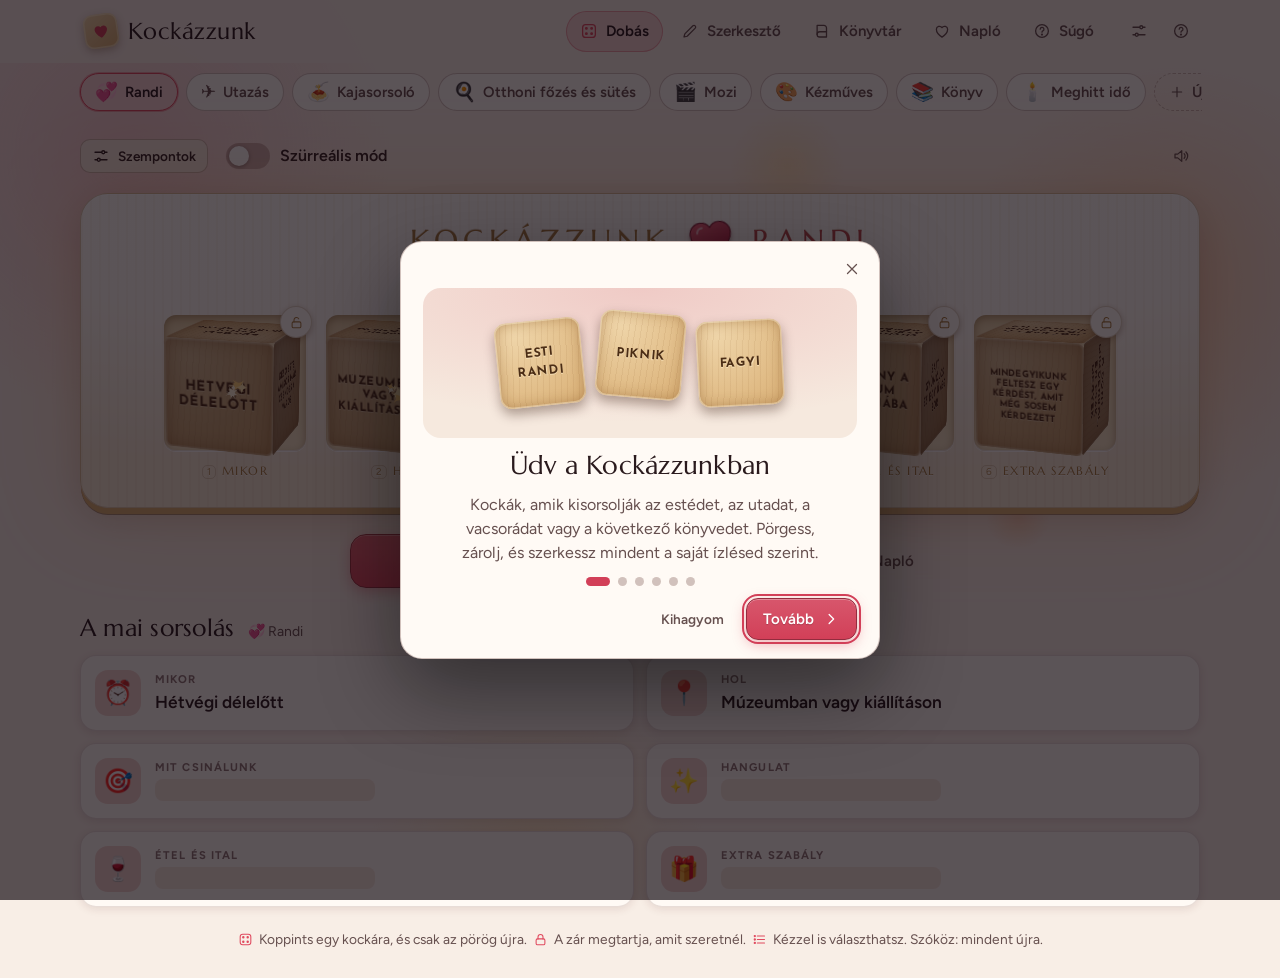
==== commit e4b19d40: "v10: 3D teljesítmény-optimalizálás - Állandó árnyék-térkép (csak mozgáskor rajzolódik újra, görgetés" ====
--- a/latest/index.html
+++ b/latest/index.html
@@ -5506,11 +5506,13 @@
   const t = new THREE.CanvasTexture(c); t.wrapS = t.wrapT = THREE.RepeatWrapping; t.anisotropy = Math.min(8, L3.r.capabilities.getMaxAnisotropy()); return (L3.stex[kind] = t);
 }
 const PERTURB = 'vec3 perturbNormalArb2( vec3 surf_pos, vec3 surf_norm, vec2 dHdxy ) { vec3 vSigmaX = dFdx( surf_pos ); vec3 vSigmaY = dFdy( surf_pos ); vec3 R1 = cross( vSigmaY, surf_norm ); vec3 R2 = cross( surf_norm, vSigmaX ); float fDet = dot( vSigmaX, R1 ); fDet *= ( float( gl_FrontFacing ) * 2.0 - 1.0 ); vec3 vGrad = sign( fDet ) * ( dHdxy.x * R1 + dHdxy.y * R2 ); return normalize( abs( fDet ) * surf_norm - vGrad ); }';
+/* „fényes bevonat” olcsón: a MeshPhysicalMaterial clearcoat-ja drága (második tükröződési lebeny + újabb környezet-minta pixelenként; a mérésben a sárkány képkocka-költségének ~egynegyede),
+   ezért MeshStandard, a bevonat mértékével csökkentett érdességgel (a csillogás megmarad, a fényes réteg nem külön lebeny). A clearcoat/clearcoatRoughness opciókat eldobja. */
+function l3Phys(o) { const q = Object.assign({}, o), cc = q.clearcoat || 0; delete q.clearcoat; delete q.clearcoatRoughness; if (cc && q.roughness != null) q.roughness = Math.max(0.1, q.roughness - cc * 0.16); return new THREE.MeshStandardMaterial(q); }
 function l3Skin(o) {   // háromsíkú (felület-ragadó) bump: o = {color, rough, metal, kind:'scale'|'grain', cell (px/pikkely), amt, vcol, clear, env, emissive}
   const T = THREE, tex = l3ScaleTex(o.kind || 'scale'), uni = { uTex: { value: tex }, uK: { value: 1 / (8 * (o.cell || 5)) }, uAmt: { value: o.amt != null ? o.amt : 1.4 } };
-  const M = o.clear ? T.MeshPhysicalMaterial : T.MeshStandardMaterial;
   const po = { color: o.color ? l3Col(o.color) : 0xffffff, roughness: o.rough != null ? o.rough : 0.5, metalness: o.metal || 0, vertexColors: !!o.vcol, envMapIntensity: o.env != null ? o.env : 0.9 }; if (o.clear) { po.clearcoat = o.clear; po.clearcoatRoughness = o.clearR != null ? o.clearR : 0.25; }
-  const m = new M(po);
+  const m = o.clear ? l3Phys(po) : new T.MeshStandardMaterial(po);
   if (o.emissive) { m.emissive = l3Col(o.emissive); m.emissiveIntensity = o.eInt || 1; }
   m.onBeforeCompile = sh => {
     sh.uniforms.uTex = uni.uTex; sh.uniforms.uK = uni.uK; sh.uniforms.uAmt = uni.uAmt;
@@ -5522,7 +5524,7 @@
   m.userData.uni = uni; return m;
 }
 /* sima (nem pikkelyes) anyag gyors készítése */
-const l3Mat = o => { const q = Object.assign({ roughness: 0.5, metalness: 0 }, o); const ph = !!q.clear; delete q.clear; if (q.color != null) q.color = l3Col(q.color); if (q.emissive != null) q.emissive = l3Col(q.emissive); return new (ph ? THREE.MeshPhysicalMaterial : THREE.MeshStandardMaterial)(q); };
+const l3Mat = o => { const q = Object.assign({ roughness: 0.5, metalness: 0 }, o); const ph = !!q.clear; delete q.clear; if (q.color != null) q.color = l3Col(q.color); if (q.emissive != null) q.emissive = l3Col(q.emissive); return ph ? l3Phys(q) : new THREE.MeshStandardMaterial(q); };
 
 /* ---------- cső egy görbe mentén (farok, nyak, ág): profil(t, szög) → sugár; UV: u = hossz, v = kerület ---------- */
 function l3TubeGeo(n, m) {   // n gyűrű, m oldal; a pontokat l3TubeSet tölti
@@ -5619,7 +5621,7 @@
 /* fényes fekete gyöngyszem két fényfolttal; a csoport z-ben lapított */
 function kBead(parent, x, y, z, r, flat) {
   const T = THREE, g = new T.Group(); g.position.set(x, y, z); g.scale.z = flat || 0.7;
-  const b = new T.Mesh(new T.SphereGeometry(r, 16, 12), kBead.mat || (kBead.mat = new T.MeshPhysicalMaterial({ color: 0x07060a, roughness: 0.12, metalness: 0, clearcoat: 1, clearcoatRoughness: 0.05, envMapIntensity: 1.6 })));
+  const b = new T.Mesh(new T.SphereGeometry(r, 16, 12), kBead.mat || (kBead.mat = l3Phys({ color: 0x07060a, roughness: 0.12, metalness: 0, clearcoat: 1, clearcoatRoughness: 0.05, envMapIntensity: 1.6 })));
   g.add(b);
   const h1 = new T.Mesh(new T.SphereGeometry(r * 0.3, 8, 6), kBead.w || (kBead.w = new T.MeshBasicMaterial({ color: 0xffffff, toneMapped: false }))); h1.position.set(r * 0.34, r * 0.4, r * 0.82 / (flat || 0.7)); g.add(h1);
   const h2 = new T.Mesh(new T.SphereGeometry(r * 0.15, 8, 6), kBead.w); h2.position.set(-r * 0.3, -r * 0.34, r * 0.88 / (flat || 0.7)); g.add(h2);
@@ -5653,7 +5655,8 @@
   document.head.appendChild(s);
 }
 const l3Col = (hex, k) => { const c = new THREE.Color(hex).convertSRGBToLinear(); if (k != null) c.multiplyScalar(k); return c; };
-const l3Inv = () => { if (L3.on && !L3.raf) L3.raf = requestAnimationFrame(l3Frame); };
+/* l3Inv('v') = csak a nézet változott (görgetés, parallax): az árnyék-térkép nem rajzolódik újra; minden más hívás újrarajzoltatja (L3.sd) */
+const l3Inv = v => { if (v !== 'v') L3.sd = true; if (L3.on && !L3.raf) L3.raf = requestAnimationFrame(l3Frame); };
 
 /* ---------- geometria-építő: dobozok világ-UV-val és csúcspont-színnel, egy hívásra összefűzve ---------- */
 class L3Geo {
@@ -5770,13 +5773,13 @@
     const lowq = !!window.__L3_LOWQ, r = new T.WebGLRenderer({ canvas: cv, antialias: !lowq, alpha: true, powerPreference: 'high-performance' });
     L3.lowq = lowq;
     r.setClearColor(0x000000, 0); r.outputEncoding = T.sRGBEncoding; r.toneMapping = T.ACESFilmicToneMapping; r.toneMappingExposure = 1.12;
-    r.shadowMap.enabled = true; r.shadowMap.type = T.PCFSoftShadowMap; r.setScissorTest(true);
+    r.shadowMap.enabled = true; r.shadowMap.type = T.PCFShadowMap; r.shadowMap.autoUpdate = false; r.setScissorTest(true);
     L3.cv = cv; L3.r = r; L3.scene = new T.Scene(); L3.cam = new T.PerspectiveCamera(L3K.FOV, 1, 10, 6000); L3.ray = new T.Raycaster();
     cv.addEventListener('webglcontextlost', e => { e.preventDefault(); L3.st = 'failed'; l3Hide(); if ($('.lb')) drawLibrary(); });
     const sc = L3.scene;
     sc.add(new T.HemisphereLight(0xfff0dc, 0x5e3a22, 0.62));
-    const key = new T.DirectionalLight(0xffe2bc, 1.35); key.castShadow = true; key.shadow.bias = -0.0006; key.shadow.normalBias = 0.9; sc.add(key); sc.add(key.target); L3.key = key;
-    const sm = lowq ? 512 : Math.min(innerWidth, innerHeight) < 700 ? 1024 : 2048; key.shadow.mapSize.set(sm, sm);
+    const key = new T.DirectionalLight(0xffe2bc, 1.35); key.castShadow = true; key.shadow.bias = -0.0006; key.shadow.normalBias = 0.9; key.shadow.radius = 1.8; sc.add(key); sc.add(key.target); L3.key = key;
+    L3.sd = true;
     const fill = new T.DirectionalLight(0xbcd0ff, 0.22); fill.position.set(700, 200, 800); sc.add(fill);
     // környezeti visszaverődés: meleg softbox-ok egy kis "stúdióban"
     const es = new T.Scene(); es.background = new T.Color(0x20140d);
@@ -5784,14 +5787,23 @@
     sb(12, 8, -9, 8, 9, 6, 0xffe2bd); sb(10, 6, 10, 3, 7, 2.4, 0xfff0e0); sb(16, 2, 0, 11, 0, 4, 0xffffff); sb(24, 10, 0, -7, -8, 0.7, 0x7a4a2a);
     const pm = new T.PMREMGenerator(r); sc.environment = pm.fromScene(es, 0.03).texture; pm.dispose();
     addEventListener('resize', l3Resize);
-    document.addEventListener('scroll', l3Inv, { passive: true });
+    document.addEventListener('scroll', () => l3Inv('v'), { passive: true });
     l3Resize();
     return true;
   } catch (e) { console.error(e); L3.st = 'failed'; return false; }
 }
+/* minőségi fokozat: 0 = alap (felbontás ≤ 1,25×, 2048-as árnyék), 1 = 1× és 1024-es árnyék, 2 = vészfék: 0,75× és 512-es árnyék (a vászon CSS-sel felnagyítva) */
+function l3Quality() {
+  const r = L3.r; if (!r) return;
+  const vw = innerWidth, vh = innerHeight, d = L3.deg || 0, pr = L3.lowq ? 1 : d >= 2 ? 0.75 : d === 1 ? 1 : Math.min(devicePixelRatio || 1, vw < 700 ? 1.5 : 1.25);
+  r.setPixelRatio(pr); r.setSize(vw, vh, false);
+  const sh = L3.key && L3.key.shadow, sm = L3.lowq || d >= 2 ? 512 : d === 1 || Math.min(vw, vh) < 700 ? 1024 : 2048;
+  if (sh && sh.mapSize.x !== sm) { sh.mapSize.set(sm, sm); if (sh.map) { sh.map.dispose(); sh.map = null; } }
+  L3.sd = true;
+}
 function l3Resize() {
   if (!L3.r) return;
-  const vw = innerWidth, vh = innerHeight; L3.r.setPixelRatio(L3.lowq || L3.deg ? 1 : Math.min(devicePixelRatio || 1, vw < 700 ? 1.75 : 2)); L3.r.setSize(vw, vh, false);
+  const vw = innerWidth, vh = innerHeight; l3Quality();
   L3.cv.style.width = vw + 'px'; L3.cv.style.height = vh + 'px'; L3.cam.aspect = vw / vh; L3.cam.updateProjectionMatrix(); l3Inv();
   if (L3.on) { clearTimeout(L3.rt); L3.rt = setTimeout(() => { if ($('.lb.l3') && Math.abs((L3.lastW || 0) - $('.lb').clientWidth) > 1) drawLibrary(); }, 180); }
 }
@@ -5885,7 +5897,7 @@
   l3Inv();
 }
 function l3Pose(it) {   // könyv: kihúzódik és megdől hover/fókusz/kiválasztás esetén; a forgáspont a könyv alja
-  if (it.drag) return;
+  L3.sd = true; if (it.drag) return;
   const hv = it.hv, lift = it.lf || 0;
   it.grp.position.set(it.bx, it.by + lift * 0.35, it.bz + 10 * hv + 15 * it.pk + lift);
   it.grp.rotation.x = it.kind === 'book' ? 0.085 * hv + 0.03 * it.pk + 0.05 * (lift ? 1 : 0) : 0;
@@ -5904,9 +5916,13 @@
   r.setScissorTest(false); r.clear(); r.setScissorTest(true);
   if (x1 <= x0 || y1 <= y0) return;
   r.setScissor(x0, c.vh - y1, x1 - x0, y1 - y0);
-  const key = L3.key, half = Math.hypot(c.vw, c.vh) * 0.66, tgt = new THREE.Vector3(c.sx, c.sy, -70), dir = new THREE.Vector3(-0.3, 0.66, 1).normalize();
-  key.target.position.copy(tgt); key.position.copy(tgt).addScaledVector(dir, 1500); key.target.updateMatrixWorld();
-  const sc = key.shadow.camera; sc.left = -half; sc.right = half; sc.top = half; sc.bottom = -half; sc.near = 200; sc.far = 3300; sc.updateProjectionMatrix();
+  const key = L3.key, half = Math.hypot(c.vw, c.vh) * 0.72, SN = 96, qx = Math.round(c.sx / SN) * SN, qy = Math.round(c.sy / SN) * SN, kk = qx + ',' + qy + ',' + Math.round(half);
+  if (kk !== L3.sdK) {   // az árnyék-kamera 96 px-es rácson ugrik (a keret ≥ 0,2·átló ráhagyással), így görgetéskor nem kell újrarajzolni az árnyékot
+    L3.sdK = kk; L3.sd = true; const tgt = new THREE.Vector3(qx, qy, -70), dir = new THREE.Vector3(-0.3, 0.66, 1).normalize();
+    key.target.position.copy(tgt); key.position.copy(tgt).addScaledVector(dir, 1500); key.target.updateMatrixWorld();
+    const sc = key.shadow.camera; sc.left = -half; sc.right = half; sc.top = half; sc.bottom = -half; sc.near = 200; sc.far = 3300; sc.updateProjectionMatrix();
+  }
+  r.shadowMap.needsUpdate = !!L3.sd; L3.sd = false;
   r.render(L3.scene, L3.cam);
 }
 function l3Frame(now) {
@@ -5921,10 +5937,10 @@
     else if (it.hv !== t) { it.hv = t; l3Pose(it); }
     if (it.lt != null && Math.abs(lf - it.lf) > 0.05) { it.lf += (lf - it.lf) * (1 - Math.pow(0.0002, dt)); busy = true; l3Pose(it); }
   });
-  if (DND.s && DND.s.l3 && DND.s.on) { l3DndStep(dt); busy = true; }
-  for (let i = L3.anims.length - 1; i >= 0; i--) { const a = L3.anims[i]; a.t += dt; const u = Math.min(1, a.t / a.d); a.fn(u, dt); busy = true; if (u >= 1) { L3.anims.splice(i, 1); if (a.done) a.done(); } }
-  l3Render();
-  if (busy) { l3Perf(now); L3.raf = requestAnimationFrame(l3Frame); } else { L3.t = 0; L3.pf = null; }
+  if (DND.s && DND.s.l3 && DND.s.on) { l3DndStep(dt); busy = true; L3.sd = true; }
+  for (let i = L3.anims.length - 1; i >= 0; i--) { const a = L3.anims[i]; a.t += dt; const u = Math.min(1, a.t / a.d); a.fn(u, dt); busy = true; L3.sd = true; if (u >= 1) { L3.anims.splice(i, 1); if (a.done) a.done(); } }
+  l3Render(); l3Perf(now);
+  if (busy) L3.raf = requestAnimationFrame(l3Frame); else { L3.t = 0; }
 }
 /* ---------- lassúság-őr: folyamatos animáció közben mért képkocka-idők; először csendben visszaveszünk (felbontás/árnyék), másodszor felajánljuk a 2D nézetet ---------- */
 function l3Perf(now) {
@@ -5932,17 +5948,15 @@
   const pf = L3.pf || (L3.pf = { last: 0, d: [] });
   if (pf.last && now - pf.last < 250) pf.d.push(now - pf.last);
   pf.last = now;
-  if (pf.d.length >= 45) { const d = pf.d.slice(3).sort((x, y) => x - y); pf.d = []; l3PerfEval(d[d.length >> 1], d[Math.floor(d.length * 0.9)]); }
+  if (pf.d.length >= 30) { const d = pf.d.slice(2).sort((x, y) => x - y); pf.d = []; l3PerfEval(d[d.length >> 1], d[Math.floor(d.length * 0.9)]); }
 }
 function l3PerfEval(med, p90) {
-  const slow = med > 36 || p90 > 60;
+  const slow = med > 24 || p90 > 60;   // 60 Hz-en a 2 vsync-es (33 ms) képkocka már lassú
   L3.slow = slow ? (L3.slow || 0) + 1 : Math.max(0, (L3.slow || 0) - 1);
-  if (L3.slow >= 2 && !L3.deg) {   // 1. lépcső: csendes visszavétel
-    L3.deg = 1; L3.slow = 0; L3.r.setPixelRatio(1); L3.r.setSize(innerWidth, innerHeight, false);
-    const sh = L3.key && L3.key.shadow; if (sh) { sh.mapSize.set(1024, 1024); if (sh.map) { sh.map.dispose(); sh.map = null; } }
-    l3Inv(); return 'deg';
-  }
-  if (L3.slow >= 2 && L3.deg === 1 && !S.settings.perf3dAsked) {   // 2. lépcső: egyszer rákérdezünk
+  if (L3.slow >= 2 && (L3.deg || 0) < 2) {   // 1–2. lépcső: csendes visszavétel (felbontás + árnyék)
+    L3.deg = (L3.deg || 0) + 1; L3.slow = 0; l3Quality(); l3Inv(); return 'deg';
+  }
+  if (L3.slow >= 2 && L3.deg >= 2 && !S.settings.perf3dAsked) {   // 3. lépcső: egyszer rákérdezünk
     S.settings.perf3dAsked = true; persist(); L3.slow = 0;
     toastAction('A 3D könyvtár lassúnak tűnik ezen a gépen. Átváltsak a gyorsabb 2D nézetre?', 'Átváltok', () => { S.settings.view3d = false; persist(); drawLibrary(); toast('2D nézet. A Beállításokban bármikor visszakapcsolhatod a 3D-t.'); });
     return 'ask';
@@ -6198,7 +6212,7 @@
   const M = {
     iron: l3Mat({ color: '#1b1e26', roughness: 0.4, metalness: 0.85, envMapIntensity: 1.2 }),
     brass: l3Mat({ color: '#e0b04a', roughness: 0.26, metalness: 1, envMapIntensity: 1.4 }),
-    glass: new T.MeshPhysicalMaterial({ color: l3Col('#ffe2b0'), transparent: true, opacity: 0.16, roughness: 0.05, metalness: 0, clearcoat: 1, clearcoatRoughness: 0.05, emissive: l3Col('#ff9d3f'), emissiveIntensity: 0, depthWrite: false }),
+    glass: l3Phys({ color: l3Col('#ffe2b0'), transparent: true, opacity: 0.16, roughness: 0.05, metalness: 0, clearcoat: 1, clearcoatRoughness: 0.05, emissive: l3Col('#ff9d3f'), emissiveIntensity: 0, depthWrite: false }),
     wax: l3Mat({ color: '#f4e6c4', roughness: 0.55, emissive: '#ffb860', emissiveIntensity: 0 }),
     wick: l3Mat({ color: '#241812', roughness: 0.9 }),
     fo: new T.MeshBasicMaterial({ color: 0xff8a1c, transparent: true, opacity: 0.88, depthWrite: false, toneMapped: false }),
@@ -6292,7 +6306,7 @@
     frame: l3Mat({ color: '#15171d', roughness: 0.36, metalness: 0.4, clear: 1, clearcoat: 0.5, clearcoatRoughness: 0.3, envMapIntensity: 0.9 }),
     brass: l3Mat({ color: '#e0b04a', roughness: 0.26, metalness: 1, envMapIntensity: 1.4 }),
     glass: glTexMat(stat, () => { if (typeof S !== 'undefined' && S.__apply) S.__apply(); }, which),
-    gloss: new T.MeshPhysicalMaterial({ color: 0xffffff, transparent: true, opacity: 0.1, roughness: 0.03, metalness: 0, clearcoat: 1, clearcoatRoughness: 0.03, depthWrite: false }),
+    gloss: l3Phys({ color: 0xffffff, transparent: true, opacity: 0.1, roughness: 0.03, metalness: 0, clearcoat: 1, clearcoatRoughness: 0.03, depthWrite: false }),
     led: new T.MeshBasicMaterial({ color: 0xff7a1a, toneMapped: false })
   };
   const P = (m, part) => { m.userData.part = part || 'glass'; parts.push(m); return m; };
@@ -6684,11 +6698,11 @@
   try { r = new T.WebGLRenderer({ antialias: !L3.lowq, alpha: true, powerPreference: 'high-performance' }); } catch (e) { console.error(e); return; }
   const ctxOK = r.getContext && r.getContext(); if (!ctxOK) return;
   r.setClearColor(0x000000, 0); r.outputEncoding = T.sRGBEncoding; r.toneMapping = T.ACESFilmicToneMapping; r.toneMappingExposure = 1.12;
-  r.shadowMap.enabled = !L3.lowq; r.shadowMap.type = T.PCFSoftShadowMap;
+  r.shadowMap.enabled = !L3.lowq; r.shadowMap.type = T.PCFShadowMap;
   const scene = new T.Scene(); scene.environment = nkEnv(r);
   scene.add(new T.HemisphereLight(0xfff0dc, 0x6a4326, 0.55));
   const key = new T.DirectionalLight(0xffe2bc, 0.95); key.position.set(-70, 130, 170); key.target.position.set(0, 40, -40); scene.add(key, key.target);
-  if (!L3.lowq) { key.castShadow = true; key.shadow.mapSize.set(1536, 1536); key.shadow.bias = -0.0006; key.shadow.normalBias = 0.6; const sc = key.shadow.camera; sc.left = -110; sc.right = 110; sc.top = 110; sc.bottom = -110; sc.near = 20; sc.far = 520; sc.updateProjectionMatrix(); }
+  if (!L3.lowq) { key.castShadow = true; key.shadow.mapSize.set(1536, 1536); key.shadow.radius = 1.8; key.shadow.bias = -0.0006; key.shadow.normalBias = 0.6; const sc = key.shadow.camera; sc.left = -110; sc.right = 110; sc.top = 110; sc.bottom = -110; sc.near = 20; sc.far = 520; sc.updateProjectionMatrix(); }
   const fill = new T.DirectionalLight(0xbcd0ff, 0.2); fill.position.set(80, 40, 120); scene.add(fill);
   const root = new T.Group(); scene.add(root);
   const AS = nkAssemble(root, it, 'zoom'), R = AS.R, ctl = R.ctl, parts = AS.parts;
@@ -6707,7 +6721,7 @@
   const Z = { ctl: ctl, r: r, el: el, p: 0, pt: 1, t: 0, lx: 0, ly: 0, tx: 0, ty: 0, closing: false, loop: null }; NKZ.o = Z;
   const size = () => {
     const mw = innerWidth - 24, mh = innerHeight - (innerWidth < 640 ? 150 : 120), w = Math.max(240, Math.min(mw, mh * 1.3)), h = Math.round(w / 1.3);
-    stage.style.width = w + 'px'; stage.style.height = h + 'px'; r.setPixelRatio(L3.lowq ? 1 : Math.min(devicePixelRatio || 1, 2)); r.setSize(w, h, false); cv.style.width = w + 'px'; cv.style.height = h + 'px'; cam.aspect = w / h; cam.updateProjectionMatrix(); Z.w = w; Z.h = h;
+    stage.style.width = w + 'px'; stage.style.height = h + 'px'; r.setPixelRatio(L3.lowq ? 1 : Math.min(devicePixelRatio || 1, 1.5)); r.setSize(w, h, false); cv.style.width = w + 'px'; cv.style.height = h + 'px'; cam.aspect = w / h; cam.updateProjectionMatrix(); Z.w = w; Z.h = h;
   };
   size(); Z.b = stage.getBoundingClientRect();
   const flip = rev => {   // a polcon álló doboz helyéről nő ki (vagy oda zsugorodik vissza)
@@ -7212,12 +7226,12 @@
     soil: new T.MeshStandardMaterial({ color: l3Col('#4a2f20'), roughness: 1 }),
     stone: kVinyl('#9a8f86', { roughness: 0.8, clearcoat: 0 }),
     stem: kVinyl('#2f8a4e', { roughness: 0.6 }),
-    petal: new T.MeshPhysicalMaterial({ color: l3Col('#ff6f9f'), roughness: 0.45, clearcoat: 0.3, clearcoatRoughness: 0.4, emissive: l3Col('#ff3d85'), emissiveIntensity: 0.1 }),
+    petal: l3Phys({ color: l3Col('#ff6f9f'), roughness: 0.45, clearcoat: 0.3, clearcoatRoughness: 0.4, emissive: l3Col('#ff3d85'), emissiveIntensity: 0.1 }),
     center: kVinyl('#ffd34a', { roughness: 0.4 }), glint: new T.MeshBasicMaterial({ color: 0xfff6c8 }),
     bug: kVinyl('#e8322b', { roughness: 0.25, clearcoat: 0.9 }), bugD: new T.MeshStandardMaterial({ color: 0x2a1010, roughness: 0.5 }),
     spark: new T.SpriteMaterial({ map: p2Star(), color: 0xfff4b0, transparent: true, depthWrite: false, opacity: 0, blending: T.AdditiveBlending, toneMapped: false })
   };
-  shade.forEach((c, i) => { M['l' + i] = new T.MeshPhysicalMaterial({ color: l3Col(c), roughness: 0.5, clearcoat: 0.25, clearcoatRoughness: 0.5, emissive: l3Col(c), emissiveIntensity: 0.1, envMapIntensity: 0.7 }); });
+  shade.forEach((c, i) => { M['l' + i] = l3Phys({ color: l3Col(c), roughness: 0.5, clearcoat: 0.25, clearcoatRoughness: 0.5, emissive: l3Col(c), emissiveIntensity: 0.1, envMapIntensity: 0.7 }); });
   const P = (m, part) => { m.userData.part = part || 'pot'; parts.push(m); return m; };
   // cserép
   const pot = new T.Mesh(new T.CylinderGeometry(26, 19.5, 34, 40, 1, true), M.pot); pot.position.y = 17.5; pot.castShadow = true; pot.receiveShadow = true; root.add(P(pot, 'pot'));
@@ -7829,7 +7843,7 @@
         sw('Mozgás és animációk', 'motion', 'Kikapcsolva a kockák egyből a helyükre ugranak. A rendszer „csökkentett mozgás” beállítását mindig tiszteletben tartja.', () => applyMotionClasses()),
         sw('Kímélő mód', 'lite', 'Gyengébb gépen vagy telefonon, ha akadozik az oldal: rövidebb dobás, nincs háttérfény, nincsenek belépő animációk és konfetti.', () => applyMotionClasses())),
       h('div', { class: 'set-sec' }, h('h3', null, 'Könyvtár nézet'),
-        h('div', { class: 'set-row' }, h('label', { class: 'switch' }, h('input', { type: 'checkbox', checked: st.view3d !== false, disabled: !l3GL(), onchange: e => { st.view3d = e.target.checked; if (e.target.checked) { delete st.perf3dAsked; if (typeof L3 !== 'undefined') { L3.deg = 0; L3.slow = 0; } } persist(); if (typeof drawLibrary === 'function' && location.hash === '#polc') drawLibrary(); } }), h('span', { class: 'tr' }), h('span', null, '3D könyvtár')),
+        h('div', { class: 'set-row' }, h('label', { class: 'switch' }, h('input', { type: 'checkbox', checked: st.view3d !== false, disabled: !l3GL(), onchange: e => { st.view3d = e.target.checked; if (e.target.checked) { delete st.perf3dAsked; if (typeof L3 !== 'undefined') { L3.deg = 0; L3.slow = 0; if (L3.r) l3Quality(); } } persist(); if (typeof drawLibrary === 'function' && location.hash === '#polc') drawLibrary(); } }), h('span', { class: 'tr' }), h('span', null, '3D könyvtár')),
           h('span', { class: 'hint' }, l3GL() ? 'Valódi 3D polcok, könyvek és díszek fénnyel-árnyékkal. Gyengébb gépen kikapcsolva a gyorsabb 2D nézet látszik. Kímélő módban mindig 2D.' : 'Ez a böngésző nem támogatja a 3D-t (WebGL), ezért a 2D nézet látszik.'))),
       h('div', { class: 'set-sec' }, h('h3', null, 'Szürreális mód'),
         sw('Szürreális mód bekapcsolva', 'surreal', 'Váratlan, vicces opciók és szabályszegő párosítások is kijöhetnek.'),
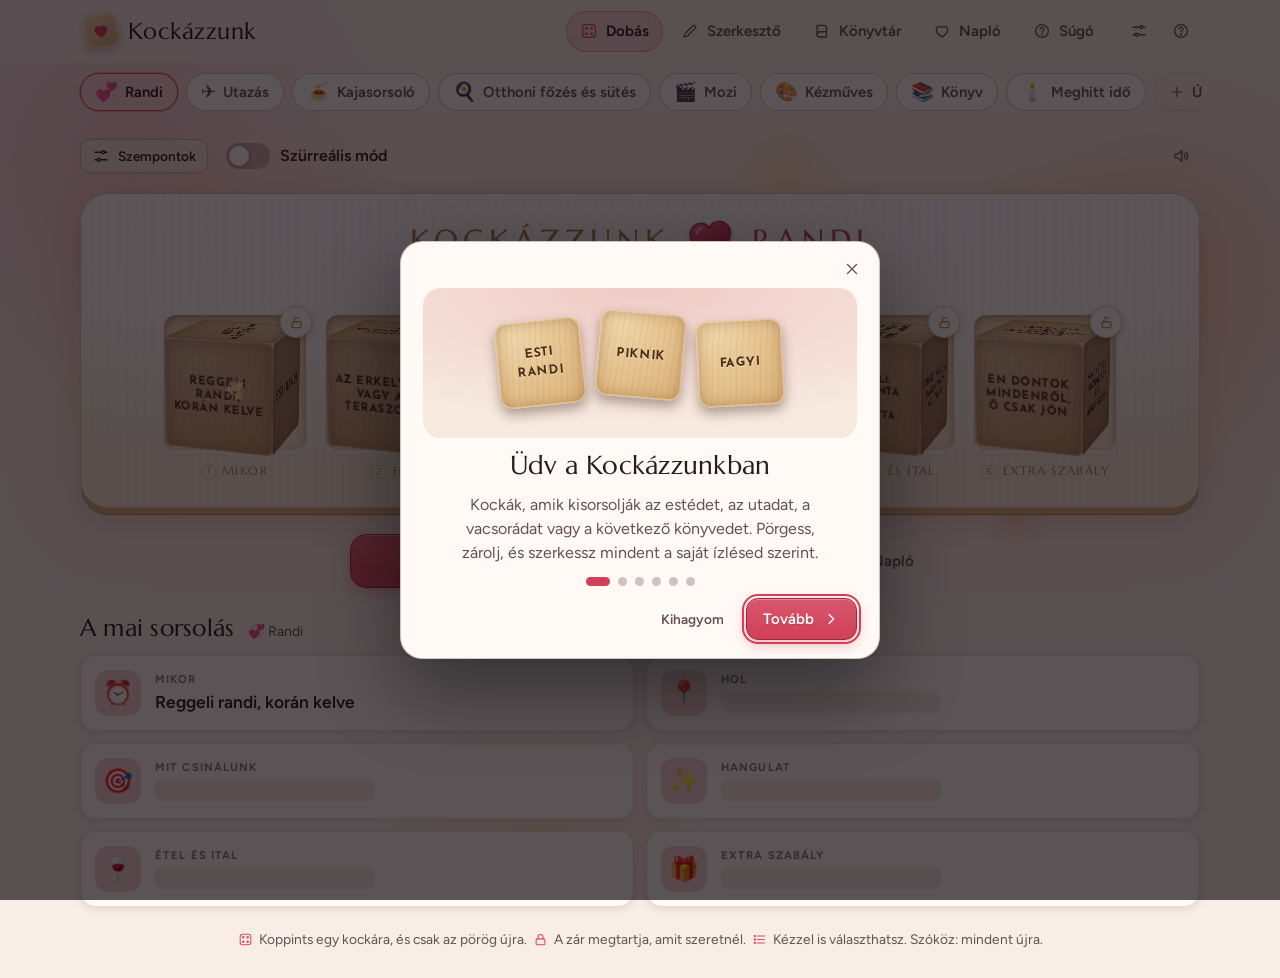
==== commit a81c8041: "v11: díszlimit (8), gyenge-GPU mód, lapos díszek kapcsoló, lágy VSM árnyék, árnyalt hátlap - MAX_DEC" ====
--- a/latest/index.html
+++ b/latest/index.html
@@ -664,6 +664,9 @@
 .dc-tip { display: flex; align-items: center; gap: 6px; color: var(--tc); font-weight: 600; }
 .dc-shelfsel select { width: auto; min-width: 180px; }
 @media (max-width: 560px) { .dc-card { grid-template-columns: 1fr; justify-items: start; } }
+
+.dc-count { font-weight: 600; color: var(--fg2); }
+.dc-count.full { color: var(--danger); }
 
 
 /* ===== Díszek 2: olvasó szellem, lámpás, üvegablak-panelek ===== */
@@ -4156,6 +4159,7 @@
   if (!S.shelves.length) S.shelves = defaultShelves(S.books);
   else if (missing.length) { const last = S.shelves[S.shelves.length - 1]; missing.forEach(id => last.ids.push(id)); }
   if (firstTime && !S.decor.length) { const st = starterDecor(); S.decor = st.decor; placeDecor(st.place, 0); }
+  const cut = trimDecor(); if (cut > 0) { persist(); setTimeout(() => toast('Túl sok dísz volt kint, ezért ' + cut + ' dísz lekerült a polcról (legfeljebb ' + MAX_DECOR + ' lehet, hogy az oldal gyors maradjon). A Díszek gombbal bármikor újat tehetsz ki.'), 600); }
 }
 const shelfOf = id => S.shelves.find(s => s.ids.indexOf(id) >= 0);
 const bookById = id => S.books.find(b => b.id === id);
@@ -4602,6 +4606,16 @@
 }
 
 /* ---------- modell: felvétel, törlés, kezdő díszek ---------- */
+/* a 3D polc sok díszt nem bír el (egy dísz 30–100 draw call): legfeljebb MAX_DECOR dísz lehet kint egyszerre */
+let MAX_DECOR = window.__MAX_DECOR || 8;   // (a tesztek az __MAX_DECOR-rel emelik)
+const decorLeft = () => Math.max(0, MAX_DECOR - (Array.isArray(S.decor) ? S.decor.length : 0));
+function trimDecor() {   // a limit feletti díszeket levesszük (a polcok sorrendjében az első MAX_DECOR marad); visszaadja, hányat vett le
+  if (!Array.isArray(S.decor) || S.decor.length <= MAX_DECOR) return 0;
+  const order = []; S.shelves.forEach(s => s.ids.forEach(id => { if (S.decor.some(d => d.id === id)) order.push(id); }));
+  const keep = new Set(order.slice(0, MAX_DECOR)), n = S.decor.length - keep.size;
+  S.decor = S.decor.filter(d => keep.has(d.id)); S.shelves.forEach(s => { s.ids = s.ids.filter(id => keep.has(id) || !isDecorId(id)); });
+  return n;
+}
 function starterDecor() {   // kezdő díszek: fekvő sárkány az 1. polcon, a többi szétosztva (a polcok száma szerint), hogy az első látogatáskor is "lakott" legyen a könyvtár
   const a = newDecor('sarkany-fekvo'), k = newDecor('kis-sarkany'), n = newDecor('book-nook'), o = newDecor('bagoly'), c = newDecor('macska'), p = newDecor('noveny');
   return { decor: [a, k, n, o, c, p], place: [[a.id, 'start', 0], [k.id, 'end', 1], [n.id, 'start', 2], [o.id, 'end', 2], [c.id, 'start', 3], [p.id, 'end', 3]] };
@@ -4613,10 +4627,10 @@
   });
 }
 function addDecorSet(set, shelfIdx) {
-  syncShelves();
+  syncShelves(); if (set.parts.length > decorLeft()) return false;
   const link = set.parts.length > 1 ? Engine.uid() : null, pairs = [];
   set.parts.forEach(p => { const d = newDecor(p.type, link); S.decor.push(d); pairs.push([d.id, p.at]); });
-  placeDecor(pairs, shelfIdx);
+  placeDecor(pairs, shelfIdx); return true;
 }
 function removeDecor(id) {
   const snapD = JSON.stringify(S.decor), snapS = JSON.stringify(S.shelves), d = decorById(id);
@@ -4639,8 +4653,8 @@
   const list = h('div', { class: 'dc-list' }, DECOR_SETS.map(set => h('div', { class: 'dc-card panel' },
     decorPreviewEl(set),
     h('div', { class: 'dc-info' }, h('h3', null, set.name), h('p', { class: 'muted small' }, set.desc), h('p', { class: 'dc-tip small' }, ic('sparkle', 13), set.tip)),
-    btn('Hozzáadás', { icon: 'plus', kind: 'primary sm', onclick: () => { addDecorSet(set, shelfIdx); persist(); m.close(); drawLibrary(); toast(set.name + ' a polcon. Kattints rá!'); } }))));
-  const m = openModal({ title: 'Díszek a polcra', wide: true, cls: 'dc-modal', body: [h('p', { class: 'muted' }, 'Kis kiegészítők, amik a polcon élnek: rájuk kattintva megmozdulnak. Hozzáadás után átrendezés módban a helyükre húzhatod őket.'), h('div', { class: 'field dc-shelfsel' }, h('label', { for: 'dc-shelf' }, 'Melyik polcra kerüljön'), sel), list], actions: [{ label: 'Kész', kind: 'primary' }] });
+    btn('Hozzáadás', { icon: 'plus', kind: 'primary sm', onclick: () => { if (!addDecorSet(set, shelfIdx)) { toast('Elérted a limitet: legfeljebb ' + MAX_DECOR + ' dísz lehet kint. Vegyél le egyet (kattints rá, majd Eltávolítás).'); return; } persist(); m.close(); drawLibrary(); toast(set.name + ' a polcon. Kattints rá!'); } }))));
+  const m = openModal({ title: 'Díszek a polcra', wide: true, cls: 'dc-modal', body: [h('p', { class: 'muted' }, 'Kis kiegészítők, amik a polcon élnek: rájuk kattintva megmozdulnak. Hozzáadás után átrendezés módban a helyükre húzhatod őket.'), h('p', { class: 'small dc-count' + (decorLeft() ? '' : ' full') }, 'Kint van: ' + (S.decor || []).length + ' / ' + MAX_DECOR + ' dísz' + (decorLeft() ? '' : ' – tele. Hogy az oldal gyors maradjon, többet nem lehet kitenni; vegyél le egyet.')), h('div', { class: 'field dc-shelfsel' }, h('label', { for: 'dc-shelf' }, 'Melyik polcra kerüljön'), sel), list], actions: [{ label: 'Kész', kind: 'primary' }] });
   return m;
 }
 function decorPopup(el) {
@@ -5675,6 +5689,12 @@
     });
     return this;
   }
+  shade(x0, x1, y0, y1, z, xs, ys, fn, uvs) {   // z-re merőleges rács; fn(x, y) → csúcspont-szín; xs/ys a rácspontok (x0..x1, y0..y1 között)
+    const s = uvs || 220, nx = xs.length, base = this.p.length / 3;
+    for (let j = 0; j < ys.length; j++) for (let i = 0; i < nx; i++) { const c = fn(xs[i], ys[j]); this.p.push(xs[i], ys[j], z); this.n.push(0, 0, 1); this.u.push(xs[i] / s, ys[j] / s); this.c.push(c.r, c.g, c.b); }
+    for (let j = 0; j < ys.length - 1; j++) for (let i = 0; i < nx - 1; i++) { const a = base + j * nx + i, b = a + 1, c = a + nx + 1, d = a + nx; this.i.push(a, b, c, a, c, d); }
+    return this;
+  }
   build() {
     const T = THREE, g = new T.BufferGeometry();
     g.setAttribute('position', new T.Float32BufferAttribute(this.p, 3)); g.setAttribute('normal', new T.Float32BufferAttribute(this.n, 3)); g.setAttribute('uv', new T.Float32BufferAttribute(this.u, 2));
@@ -5764,21 +5784,32 @@
   });
 }
 
+/* gyenge GPU (integrált Intel, mobil-GPU, szoftveres) vagy érintőkijelző: alacsonyabb alapminőség (1. fokozat), MSAA nélkül, parallax nélkül */
+function l3WeakGPU() {
+  if (window.__L3_WEAK != null) return !!window.__L3_WEAK;
+  if (navigator.webdriver) return false;
+  try {
+    const c = document.createElement('canvas'), gl = c.getContext('webgl') || c.getContext('experimental-webgl'); if (!gl) return false;
+    const x = gl.getExtension('WEBGL_debug_renderer_info'), n = x ? String(gl.getParameter(x.UNMASKED_RENDERER_WEBGL) || '') : '', lose = gl.getExtension('WEBGL_lose_context'); if (lose) lose.loseContext();
+    const touch = typeof matchMedia === 'function' && matchMedia('(pointer: coarse)').matches;
+    return touch || /Mali|Adreno|PowerVR|Immortalis|VideoCore|SwiftShader|llvmpipe|Software|Basic Render|Intel(?!.*\bArc\b)/i.test(n);
+  } catch (e) { return false; }
+}
 /* ---------- színtér ---------- */
 function l3Init() {
   if (L3.r) return true;
   const T = THREE;
   try {
     const cv = document.createElement('canvas'); cv.id = 'l3'; cv.setAttribute('aria-hidden', 'true'); document.body.insertBefore(cv, $('#app'));
-    const lowq = !!window.__L3_LOWQ, r = new T.WebGLRenderer({ canvas: cv, antialias: !lowq, alpha: true, powerPreference: 'high-performance' });
-    L3.lowq = lowq;
+    const lowq = !!window.__L3_LOWQ, weak = !lowq && l3WeakGPU(), r = new T.WebGLRenderer({ canvas: cv, antialias: !lowq && !weak, alpha: true, powerPreference: 'high-performance' });
+    L3.lowq = lowq; L3.weak = weak; if (weak) L3.deg = Math.max(L3.deg || 0, 1);
     r.setClearColor(0x000000, 0); r.outputEncoding = T.sRGBEncoding; r.toneMapping = T.ACESFilmicToneMapping; r.toneMappingExposure = 1.12;
-    r.shadowMap.enabled = true; r.shadowMap.type = T.PCFShadowMap; r.shadowMap.autoUpdate = false; r.setScissorTest(true);
+    r.shadowMap.enabled = true; r.shadowMap.type = T.VSMShadowMap; r.shadowMap.autoUpdate = false; r.setScissorTest(true);
     L3.cv = cv; L3.r = r; L3.scene = new T.Scene(); L3.cam = new T.PerspectiveCamera(L3K.FOV, 1, 10, 6000); L3.ray = new T.Raycaster();
     cv.addEventListener('webglcontextlost', e => { e.preventDefault(); L3.st = 'failed'; l3Hide(); if ($('.lb')) drawLibrary(); });
     const sc = L3.scene;
     sc.add(new T.HemisphereLight(0xfff0dc, 0x5e3a22, 0.62));
-    const key = new T.DirectionalLight(0xffe2bc, 1.35); key.castShadow = true; key.shadow.bias = -0.0006; key.shadow.normalBias = 0.9; key.shadow.radius = 1.8; sc.add(key); sc.add(key.target); L3.key = key;
+    const key = new T.DirectionalLight(0xffe2bc, 1.35); key.castShadow = true; key.shadow.bias = -0.0006; key.shadow.normalBias = 0.9; key.shadow.radius = 9; key.shadow.blurSamples = 12; sc.add(key); sc.add(key.target); L3.key = key;
     L3.sd = true;
     const fill = new T.DirectionalLight(0xbcd0ff, 0.22); fill.position.set(700, 200, 800); sc.add(fill);
     // környezeti visszaverődés: meleg softbox-ok egy kis "stúdióban"
@@ -5792,13 +5823,14 @@
     return true;
   } catch (e) { console.error(e); L3.st = 'failed'; return false; }
 }
-/* minőségi fokozat: 0 = alap (felbontás ≤ 1,25×, 2048-as árnyék), 1 = 1× és 1024-es árnyék, 2 = vészfék: 0,75× és 512-es árnyék (a vászon CSS-sel felnagyítva) */
+/* minőségi fokozat: 0 = alap (felbontás ≤ 1,25×, 2048-as árnyék), 1 = 1× és 1024-es árnyék (gyenge GPU-n ez az induló), 2 = vészfék: 0,75×, 512-es árnyék és lapos képként rajzolt díszek */
 function l3Quality() {
   const r = L3.r; if (!r) return;
   const vw = innerWidth, vh = innerHeight, d = L3.deg || 0, pr = L3.lowq ? 1 : d >= 2 ? 0.75 : d === 1 ? 1 : Math.min(devicePixelRatio || 1, vw < 700 ? 1.5 : 1.25);
   r.setPixelRatio(pr); r.setSize(vw, vh, false);
   const sh = L3.key && L3.key.shadow, sm = L3.lowq || d >= 2 ? 512 : d === 1 || Math.min(vw, vh) < 700 ? 1024 : 2048;
   if (sh && sh.mapSize.x !== sm) { sh.mapSize.set(sm, sm); if (sh.map) { sh.map.dispose(); sh.map = null; } }
+  if (sh) { sh.radius = 9 * sm / 2048; sh.blurSamples = sm >= 2048 ? 12 : 8; }
   L3.sd = true;
 }
 function l3Resize() {
@@ -5816,6 +5848,12 @@
   g.box(0, -Hc, -D, K.SIDE, 0, 0, side); g.box(W - K.SIDE, -Hc, -D, W, 0, 0, side);                          // oldalak
   g.box(-4, -14, -D, W + 4, 0, 7, mold); g.box(0, -K.TOPH, -D, W, -14, 0, side); g.box(-2, -K.TOPH - 5, -D + 4, W + 2, -K.TOPH, 4, mold);   // korona + tető
   g.box(K.SIDE, -(Hc - K.PLINTH), -D, W - K.SIDE, -K.TOPH, -D + 4, back, 160);                                   // hátlap
+  for (let l = 0; l < levels; l++) {   // hátlap-árnyalás fülkénként: sötétebb a deszka alatt, a sarkokban és a polc mentén (olcsó „ambient occlusion”, csúcspont-színnel)
+    const top = l ? -(K.TOPH + l * lh) : -K.TOPH, bot = -(K.TOPH + (l + 1) * lh) + K.BOARD, h = top - bot, x0 = K.SIDE, x1 = W - K.SIDE, ew = Math.min(46, (x1 - x0) * 0.2);
+    const ys = [bot, bot + h * 0.1, bot + h * 0.55, top - h * 0.3, top - h * 0.08, top], xs = [x0, x0 + ew, x1 - ew, x1];
+    const kv = y => { const t = (y - bot) / h; return t < 0.1 ? 0.8 + t * 2 : t > 0.7 ? 1 - (t - 0.7) / 0.3 * 0.5 : 1; }, kh = x => { const e = Math.min(x - x0, x1 - x) / ew; return 0.72 + 0.28 * Math.max(0, Math.min(1, e)); };
+    g.shade(x0, x1, bot, top, -D + 4.4, xs, ys, (x, y) => back.clone().multiplyScalar(kv(y) * kh(x)), 160);
+  }
   for (let l = 0; l < levels; l++) { const yb = -(K.TOPH + (l + 1) * lh); g.box(K.SIDE, yb, -D + 4, W - K.SIDE, yb + K.BOARD, -1.5, board); g.box(K.SIDE, yb + K.BOARD - 2.4, -3, W - K.SIDE, yb + K.BOARD, -1.5, l3Col('#d09a63')); }  // deszkák + élfény
   g.box(K.SIDE - 5, -Hc, -D + 6, W - K.SIDE + 5, -(K.TOPH + levels * lh), 5, plinth); g.box(K.SIDE - 8, -Hc, -D + 6, K.SIDE - 2, -Hc + 6, 5, plinth); g.box(W - K.SIDE + 2, -Hc, -D + 6, W - K.SIDE + 8, -Hc + 6, 5, plinth);   // lábazat
   [[0, 0], [W - 3, 0]].forEach(p => g.box(p[0], -Hc + K.PLINTH, -1, p[0] + 3, -K.TOPH, 1.6, l3Col('#c89560')));   // élléc a szélén
@@ -5867,6 +5905,7 @@
   const T = THREE, K = L3K, cont = L3.box.getBoundingClientRect();
   L3.tex.forEach(e => { e.used = false; });
   l3Clear();
+  const flatDecor = !!S.settings.flatDecor || (L3.deg || 0) >= 2;   // a díszek lapos képként: sokkal olcsóbb (beállítás, vagy a lassúság-őr vészfoka)
   { const T2 = THREE, cw = cont.width + 300, ch = cont.height + 400, wl = new T2.Mesh(new T2.PlaneGeometry(cw, ch), new T2.ShadowMaterial({ color: 0x3a1408, opacity: 0.3 })); wl.position.set(cont.width / 2, -cont.height / 2 - 60, -L3K.DEPTH - 1); wl.receiveShadow = true; L3.scene.add(wl); L3.cases.push(wl); }
   $$('.lb-case', L3.box).forEach((cs, si) => {
     const fr = cs.querySelector('.lb-frame'), lay = L3.lays[si]; if (!fr || !lay) return;
@@ -5874,7 +5913,7 @@
     cg.add(l3BuildCase(lay.W, lay.H, lay.levels, lay.lh));
     lay.items.forEach(it => {
       const rec = 3 + ((hashStr(it.id) >>> 4) % 5), bx = K.SIDE + 2 + it.x + it.w / 2, by = -(K.TOPH + (it.lvl + 1) * lay.lh) + K.BOARD;
-      const o = it.kind === 'book' ? l3BuildBook(it, lay.lh) : (DECOR3[it.d.type] && DECOR3[it.d.type].build ? DECOR3[it.d.type].build(it, lay) : l3DecorBill(it));
+      const o = it.kind === 'book' ? l3BuildBook(it, lay.lh) : (DECOR3[it.d.type] && DECOR3[it.d.type].build && !flatDecor ? DECOR3[it.d.type].build(it, lay) : l3DecorBill(it));
       const item = { id: it.id, kind: it.kind, b: it.b, d: it.d, T: it.T, w: it.w, h: it.h, grp: o.grp, parts: o.parts, mats: o.mats, ctl: o.ctl, bx: bx, by: by, bz: it.kind === 'book' ? -rec : 0, hv: 0, ht: 0, pk: 0, lf: 0, dim: 0, depth: o.d, shelf: si, lvl: it.lvl };
       o.grp.position.set(bx, by, item.bz); cg.add(o.grp); o.parts.forEach(p => { p.userData.item = item; L3.pick.push(p); });
       L3.items.set(it.id, item);
@@ -5951,10 +5990,10 @@
   if (pf.d.length >= 30) { const d = pf.d.slice(2).sort((x, y) => x - y); pf.d = []; l3PerfEval(d[d.length >> 1], d[Math.floor(d.length * 0.9)]); }
 }
 function l3PerfEval(med, p90) {
-  const slow = med > 24 || p90 > 60;   // 60 Hz-en a 2 vsync-es (33 ms) képkocka már lassú
+  const slow = med > 20 || p90 > 42;   // 60 Hz-en a 2 vsync-es (33 ms) képkocka már lassú
   L3.slow = slow ? (L3.slow || 0) + 1 : Math.max(0, (L3.slow || 0) - 1);
   if (L3.slow >= 2 && (L3.deg || 0) < 2) {   // 1–2. lépcső: csendes visszavétel (felbontás + árnyék)
-    L3.deg = (L3.deg || 0) + 1; L3.slow = 0; l3Quality(); l3Inv(); return 'deg';
+    L3.deg = (L3.deg || 0) + 1; L3.slow = 0; l3Quality(); if (L3.deg >= 2 && $('.lb.l3')) l3Sync(); else l3Inv(); return 'deg';
   }
   if (L3.slow >= 2 && L3.deg >= 2 && !S.settings.perf3dAsked) {   // 3. lépcső: egyszer rákérdezünk
     S.settings.perf3dAsked = true; persist(); L3.slow = 0;
@@ -5985,7 +6024,7 @@
 function l3Move(e) {
   if (!e.target.closest || !e.target.closest('.lb-frame')) { if (L3.hov) { L3.ptr = null; L3.hq = true; l3Inv(); } return; }
   L3.ptr = { x: e.clientX, y: e.clientY }; L3.hq = true;
-  if (e.pointerType === 'mouse') { L3.par.tx = (e.clientX / innerWidth - 0.5) * 70; L3.par.ty = -(e.clientY / innerHeight - 0.5) * 44; }
+  if (e.pointerType === 'mouse' && !L3.deg) { L3.par.tx = (e.clientX / innerWidth - 0.5) * 70; L3.par.ty = -(e.clientY / innerHeight - 0.5) * 44; }
   l3Inv();
 }
 function l3Leave() { L3.ptr = null; L3.hq = true; L3.par.tx = L3.par.ty = 0; l3Inv(); }
@@ -6143,6 +6182,7 @@
   g.fillStyle = 'rgba(255,255,255,.55)'; g.beginPath(); g.ellipse(21, 22, 5, 3, -0.6, 0, 6.283); g.fill();
   const t = new THREE.CanvasTexture(c); t.encoding = THREE.sRGBEncoding; return (L3.heart = t);
 }
+
 
 /* ---------- „élet”: időnként valamelyik látható dísz magától megmozdul (pislog, füstöl, farkát rángatja) ---------- */
 function l3IdleStart() {
@@ -6889,7 +6929,7 @@
   S.__apply();
   const ctl = {
     S: S, root: root,
-    look(p) { if (ctl.busy) return; const v = kLookVec(eyes[0], p, 160); if (Math.abs(v.x - S.lx) + Math.abs(v.y - S.ly) > 0.02) { S.lx = v.x; S.ly = v.y; S.__apply(); l3Inv(); } },
+    look(p) { if (ctl.busy) return; const v = kLookVec(eyes[0], p, 160); if (Math.abs(v.x - S.lx) + Math.abs(v.y - S.ly) > 0.06) { S.lx = v.x; S.ly = v.y; S.__apply(); l3Inv('v'); } },
     blink() { l3Seq().to(S, { blink: 1 }, 0.07, 'out').to(S, { blink: 0 }, 0.12, 'io').play(); },
     turn() { if (ctl.busy) return; ctl.busy = true; l3Anim(1.7, u => { S.lx = -1 + 2 * u; S.ly = 0.7 - Math.sin(u * Math.PI * 2) * 0.2; S.read = Math.sin(u * Math.PI); S.__apply(); }, () => { S.lx = 0; S.ly = 0; S.read = 0; S.__apply(); ctl.busy = false; }); },
     startle() { crStop(ctl); ctl.seq = l3Seq().to(S, { hop: 1, eyeW: 1.28, armUp: 0.5, glow: 0.5 }, 0.14, 'out').to(S, { hop: 0 }, 0.22, 'bounce').wait(0.5).to(S, { eyeW: 1, armUp: 0, glow: 0.12 }, 0.5, 'io').play(); },
@@ -7040,7 +7080,7 @@
   const hearts = (n) => { for (let i = 0; i < n; i++) setTimeout(() => { if (!L3.on) return; drParticle(root, 'heart', new T.Vector3(-30 + (Math.random() - 0.5) * 30, 56, 24 + Math.random() * 6), { vx: (Math.random() - 0.5) * 8, vy: 14 + Math.random() * 6, life: 1.7, big: 0.9 }); }, i * 220); };
   const ctl = {
     S: S, root: root, awake: false, snoring: false,
-    look(p) { if (!ctl.awake) return; const v = kLookVec(head, p, 180); if (Math.abs(v.x - S.lx) + Math.abs(v.y - S.ly) > 0.02) { S.lx = v.x; S.ly = v.y; S.__apply(); l3Inv(); } },
+    look(p) { if (!ctl.awake) return; const v = kLookVec(head, p, 180); if (Math.abs(v.x - S.lx) + Math.abs(v.y - S.ly) > 0.06) { S.lx = v.x; S.ly = v.y; S.__apply(); l3Inv('v'); } },
     wake() {
       crStop(ctl); ctl.awake = true; ctl.snoring = false;
       ctl.seq = l3Seq().to(S, { open: 1, lift: 1, hx: -0.06, ear: -0.35 }, 0.35, 'out')
@@ -7171,7 +7211,7 @@
   };
   const ctl = {
     S: S, root: root,
-    look(p) { if (ctl.busy) return; const v = kLookVec(head, p, 180); if (Math.abs(v.x - S.lx) + Math.abs(v.y - S.ly) > 0.02) { S.lx = v.x; S.ly = v.y; S.__apply(); l3Inv(); } },
+    look(p) { if (ctl.busy) return; const v = kLookVec(head, p, 180); if (Math.abs(v.x - S.lx) + Math.abs(v.y - S.ly) > 0.06) { S.lx = v.x; S.ly = v.y; S.__apply(); l3Inv('v'); } },
     blink() { l3Seq().to(S, { blink: 1 }, 0.07, 'out').to(S, { blink: 0 }, 0.12, 'io').play(); },
     lookAround() {
       crStop(ctl); ctl.busy = true; S.lx = 0; S.ly = 0;
@@ -7529,7 +7569,7 @@
   };
   const ctl = {
     S: S, root: root, awake: false,
-    look(p) { if (ctl.busy) return; const v = kLookVec(head, p, 200); if (Math.abs(v.x - S.lx) + Math.abs(v.y - S.ly) > 0.02) { S.lx = v.x; S.ly = v.y; S.__apply(); l3Inv(); } },
+    look(p) { if (ctl.busy) return; const v = kLookVec(head, p, 200); if (Math.abs(v.x - S.lx) + Math.abs(v.y - S.ly) > 0.06) { S.lx = v.x; S.ly = v.y; S.__apply(); l3Inv('v'); } },
     boop() {
       crStop(ctl); ctl.busy = true;
       ctl.seq = l3Seq().to(S, { hx: -0.2, lid: 0.55, brow: 1, tail: 0.35 }, 0.14, 'out').call(() => smokeAt(2, 1)).to(S, { tail: -0.2, tailZ: 0.1 }, 0.3, 'io').wait(0.5).to(S, { hx: 0, lid: 0.22, brow: 0, tail: 0, tailZ: 0 }, 0.5, 'io').call(() => { ctl.busy = false; }).play();
@@ -7626,7 +7666,7 @@
   const top = fiM(FI.top[0], FI.top[1]);
   const ctl = {
     S: S, root: root, busy: false,
-    look(p) { if (ctl.busy) return; const v = kLookVec(eg, p, 220); if (Math.abs(v.x - S.lx) + Math.abs(v.y - S.ly) > 0.02) { S.lx = v.x; S.ly = v.y; S.__apply(); l3Inv(); } },
+    look(p) { if (ctl.busy) return; const v = kLookVec(eg, p, 220); if (Math.abs(v.x - S.lx) + Math.abs(v.y - S.ly) > 0.06) { S.lx = v.x; S.ly = v.y; S.__apply(); l3Inv('v'); } },
     blast() {
       crStop(ctl); ctl.busy = true;
       ctl.seq = l3Seq().to(S, { blast: 1, recoil: 1, swell: 1 }, 0.22, 'out').call(() => { puff(top[0] + 2, top[1] + 4, 8, 1.4, -2, 13); puff(mo[0] + 16, mo[1] + 6, 4, 1.1, 5, 6); })
@@ -7766,7 +7806,7 @@
           h('li', null, h('b', null, 'Könyvtár fül'), ': valódi polcokon álló gerincek. Ha az egeret ráviszed egy könyvre, kissé megbillen; kattintásra megnyílik: itt állíthatod a státuszát, színét, stílusát, magasságát és vastagságát. A dobásból kiválasztott könyv kiemelve áll a polcon.'),
           h('li', null, h('b', null, 'Átrendezés'), ': húzd a könyveket másik helyre vagy másik polcra (telefonon is). Billentyűvel ', kbd('Shift'), ' + nyilak. A polcok átnevezhetők, hozzáadhatók, törölhetők, a ', h('b', null, 'Rendezés…'), ' gomb cím, szerző, szín, vastagság, műfaj vagy státusz szerint sorba rakja őket.'),
           h('li', null, h('b', null, 'Díszek'), ': a polcon kis kiegészítők élnek (kezdetnek egy fekvő sárkány a könyvhalmon). Kattints rájuk: a vörös-fekete fekvő sárkány orrát megbökheted (háromszor már tüzet okád), ha máshova kattintasz, dorombol; az olvasó fehér szellem megijed, kezével eltakarja a szemét, vagy a könyvét olvasva fürkészi a sorokat; a gyertyás lámpást elfújhatod és újra meggyújthatod; az üvegablak-lámpák alján kapcsolod a fényt, az üvegre kattintva pedig életre kel a jelenet; a kis fekete repülő sárkány (képként rajzolva) füstcsíkot fúj, ami krémszínű, kunkorodó felhőoszloppá válik és tartja a dőlő könyveket: kattintásra nagyot fúj, aztán csapkod, a füstre kattintva megpuffan, a könyvekre kattintva megrezegnek; az alvó macskát felébresztheted, megsimogathatod – háromszor már morcos; a bagoly körülnéz, huhog, megrémül; a pozsgás kinyílik, és katicabogár mászik rajta; a book-nook egy berendezett mini szoba: a lámpáját kapcsolhatod, a szobára kattintva (3D nézetben) felnagyul a kis világ, és bele lehet nézni – a kandalló, az ablak, a cica, a földgömb, a növény, a fotel és az óra is megkattintható (Esc: vissza a polcra); 2D nézetben éjszakai sikátor, kinyíló ajtóval. A ', h('b', null, 'Díszek'), ' gombbal újabbakat tehetsz a polcra; átrendezés módban a helyükre húzhatod, rákattintva eltávolíthatod őket. Billentyűvel is játszhatók (', kbd('Enter'), '). Kímélő módban a szem nem követi az egeret.'),
-          h('li', null, h('b', null, '3D könyvtár'), ': a polcok, a könyvek és a díszek valódi 3D-ben látszanak fénnyel és árnyékkal; a könyvekre vigyed az egeret (kihúzódnak), kattints (megnyílik), átrendezés módban húzd őket. Ha a gép lassú, az oldal először csendben visszavesz a részletességből, aztán felajánlja a 2D nézetet. A Könyvtár fejlécében a ', h('b', null, '2D nézet'), ' / ', h('b', null, '3D nézet'), ' gombbal és a Beállításokban is válthatsz.'),
+          h('li', null, h('b', null, '3D könyvtár'), ': a polcok, a könyvek és a díszek valódi 3D-ben látszanak fénnyel és árnyékkal; a könyvekre vigyed az egeret (kihúzódnak), kattints (megnyílik), átrendezés módban húzd őket. Egyszerre legfeljebb 8 dísz lehet kint (ennél több lassúvá tenné az oldalt). Ha a gép lassú, az oldal először csendben visszavesz a részletességből, aztán a díszeket lapos képre cseréli, végül felajánlja a 2D nézetet; a díszek 3D-jét a Beállításokban ki is kapcsolhatod. A Könyvtár fejlécében a ', h('b', null, '2D nézet'), ' / ', h('b', null, '3D nézet'), ' gombbal és a Beállításokban is válthatsz.'),
           h('li', null, h('b', null, 'Szerkesztés fül'), ': a teljes lista keresővel, szűrőkkel, tömeges kezeléssel.'),
           h('li', null, 'Könyvet felvehetsz kézzel, vagy ', h('b', null, 'importálhatsz'), ': Goodreads CSV-t, saját CSV-t (fejléc: cím, szerző, műfaj, hangulat, oldal, státusz), JSON listát vagy egyszerű sorokat („Cím – Szerző”).'),
           h('li', null, 'Az importálás előnézetet mutat, a duplikátumokat kihagyja, és hozzáadás vagy csere közül választhatsz.'),
@@ -7843,8 +7883,10 @@
         sw('Mozgás és animációk', 'motion', 'Kikapcsolva a kockák egyből a helyükre ugranak. A rendszer „csökkentett mozgás” beállítását mindig tiszteletben tartja.', () => applyMotionClasses()),
         sw('Kímélő mód', 'lite', 'Gyengébb gépen vagy telefonon, ha akadozik az oldal: rövidebb dobás, nincs háttérfény, nincsenek belépő animációk és konfetti.', () => applyMotionClasses())),
       h('div', { class: 'set-sec' }, h('h3', null, 'Könyvtár nézet'),
-        h('div', { class: 'set-row' }, h('label', { class: 'switch' }, h('input', { type: 'checkbox', checked: st.view3d !== false, disabled: !l3GL(), onchange: e => { st.view3d = e.target.checked; if (e.target.checked) { delete st.perf3dAsked; if (typeof L3 !== 'undefined') { L3.deg = 0; L3.slow = 0; if (L3.r) l3Quality(); } } persist(); if (typeof drawLibrary === 'function' && location.hash === '#polc') drawLibrary(); } }), h('span', { class: 'tr' }), h('span', null, '3D könyvtár')),
-          h('span', { class: 'hint' }, l3GL() ? 'Valódi 3D polcok, könyvek és díszek fénnyel-árnyékkal. Gyengébb gépen kikapcsolva a gyorsabb 2D nézet látszik. Kímélő módban mindig 2D.' : 'Ez a böngésző nem támogatja a 3D-t (WebGL), ezért a 2D nézet látszik.'))),
+        h('div', { class: 'set-row' }, h('label', { class: 'switch' }, h('input', { type: 'checkbox', checked: st.view3d !== false, disabled: !l3GL(), onchange: e => { st.view3d = e.target.checked; if (e.target.checked) { delete st.perf3dAsked; if (typeof L3 !== 'undefined') { L3.deg = L3.weak ? 1 : 0; L3.slow = 0; if (L3.r) l3Quality(); } } persist(); if (typeof drawLibrary === 'function' && location.hash === '#polc') drawLibrary(); } }), h('span', { class: 'tr' }), h('span', null, '3D könyvtár')),
+          h('span', { class: 'hint' }, l3GL() ? 'Valódi 3D polcok, könyvek és díszek fénnyel-árnyékkal. Gyengébb gépen kikapcsolva a gyorsabb 2D nézet látszik. Kímélő módban mindig 2D.' : 'Ez a böngésző nem támogatja a 3D-t (WebGL), ezért a 2D nézet látszik.')),
+        h('div', { class: 'set-row' }, h('label', { class: 'switch' }, h('input', { type: 'checkbox', checked: !st.flatDecor, disabled: !l3GL(), onchange: e => { st.flatDecor = !e.target.checked; if (!st.flatDecor) delete st.flatDecor; persist(); if (typeof drawLibrary === 'function' && location.hash === '#polc') drawLibrary(); } }), h('span', { class: 'tr' }), h('span', null, 'Díszek 3D modellként')),
+          h('span', { class: 'hint' }, 'Kikapcsolva a díszek lapos képként állnak a 3D polcon: sokkal gyorsabb, ha akadozik az oldal. A könyvek és a polc ettől még 3D. Legfeljebb ' + MAX_DECOR + ' dísz lehet kint.'))),
       h('div', { class: 'set-sec' }, h('h3', null, 'Szürreális mód'),
         sw('Szürreális mód bekapcsolva', 'surreal', 'Váratlan, vicces opciók és szabályszegő párosítások is kijöhetnek.'),
         h('div', { class: 'field' }, h('label', null, 'Káosz mértéke'), chaos)),
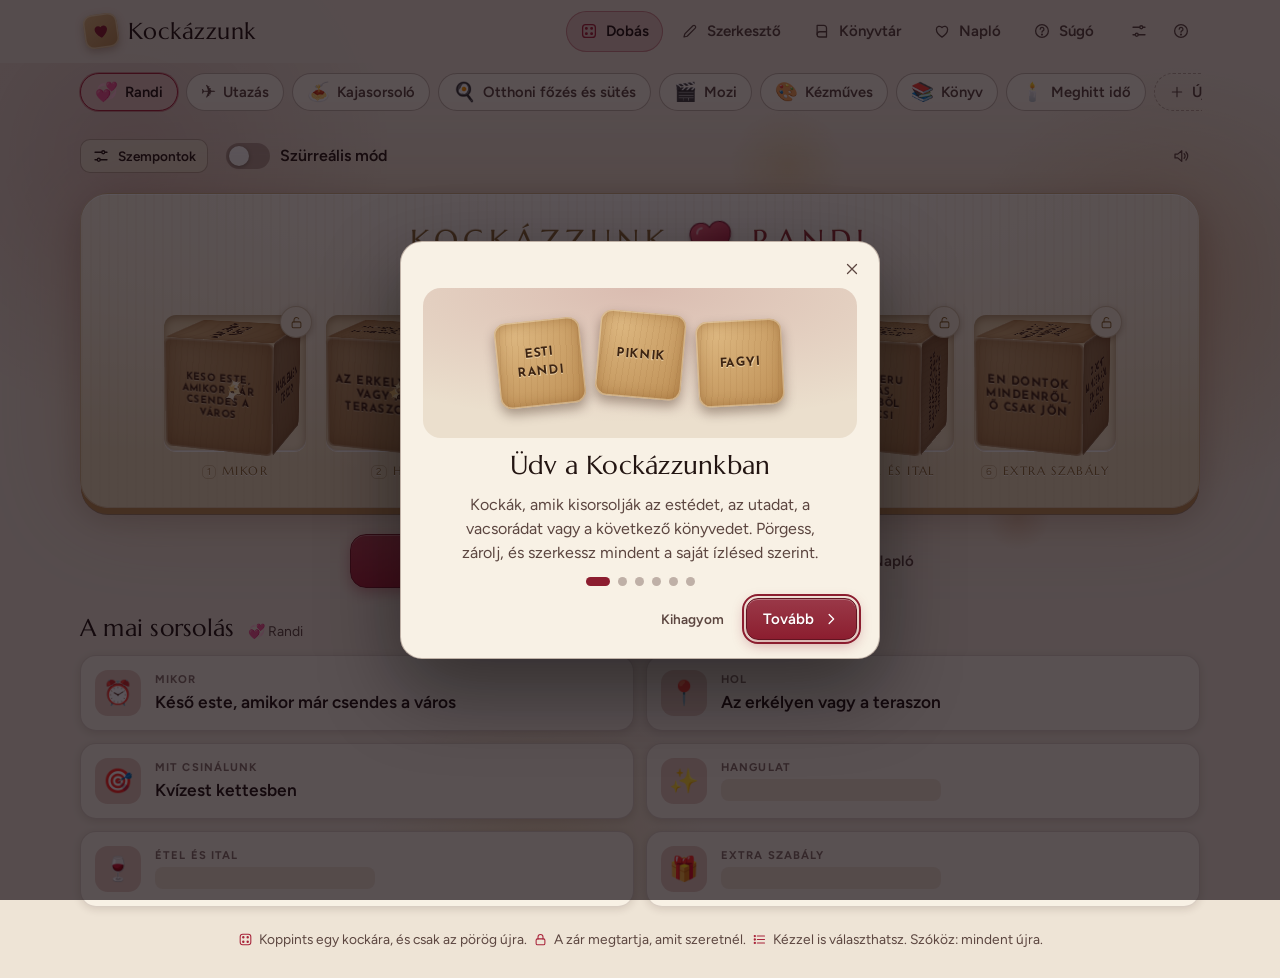
==== commit 78e342ea: "v12: mintás, nagyobb könyvek, dark romance színvilág, egyetlen dísz - spine.js: új gerinc-motor (8 s" ====
--- a/latest/index.html
+++ b/latest/index.html
@@ -7,16 +7,16 @@
 <style>
 /* Elrendezés: fejléc + fő nézet (közép, max 1120px) + telefonon alsó fül-sáv. Hangulat: gyertyafényes esti asztal, krém fatábla, fa kockák. */
 :root {
-  --bg: #f8eee6; --bg2: #f1e2d7; --surface: #fffaf5; --surface2: #f6e9de; --raise: #ffffff;
-  --line: rgba(90, 45, 40, .14); --line2: rgba(90, 45, 40, .28);
-  --fg: #2a1a1d; --fg2: #66504f; --fg3: #8f7776;
-  --heart: #d23f58; --on-accent: #ffffff;
-  --board: #fffcf6; --board2: #f4e8d4; --boardink: #a67c40; --boardline: rgba(120, 80, 30, .24);
-  --wood1: #efd5a9; --wood2: #d8ad72; --woodink: #4b2d15;
-  --glow: rgba(255, 176, 96, .30);
-  --bokeh1: rgba(255, 170, 120, .34); --bokeh2: rgba(236, 110, 140, .26); --bokeh3: rgba(255, 214, 140, .38);
-  --shadow: 0 10px 30px rgba(90, 35, 35, .16); --shadow-s: 0 2px 8px rgba(90, 35, 35, .12);
-  --ok: #2c8a58; --warn: #a96d14; --danger: #c52f48;
+  --bg: #eee4d6; --bg2: #e4d7c4; --surface: #f8f1e5; --surface2: #ebdfcd; --raise: #fffaf1;
+  --line: rgba(60, 28, 22, .16); --line2: rgba(60, 28, 22, .30);
+  --fg: #231512; --fg2: #5c4640; --fg3: #86716a;
+  --heart: #8c1d2f; --on-accent: #ffffff;
+  --board: #f6edd9; --board2: #e9d9b8; --boardink: #8a6a34; --boardline: rgba(110, 75, 25, .28);
+  --wood1: #dcb67f; --wood2: #bb8c52; --woodink: #3d2412;
+  --glow: rgba(190, 120, 50, .22);
+  --bokeh1: rgba(185, 110, 50, .22); --bokeh2: rgba(120, 25, 40, .16); --bokeh3: rgba(214, 170, 90, .26);
+  --shadow: 0 10px 30px rgba(50, 20, 15, .2); --shadow-s: 0 2px 8px rgba(50, 20, 15, .14);
+  --ok: #2f7d57; --warn: #94620f; --danger: #a82037;
   --f-ui: 'Figtree', system-ui, -apple-system, 'Segoe UI', Roboto, 'Helvetica Neue', sans-serif;
   --f-display: 'Marcellus', 'Palatino Linotype', 'Book Antiqua', Georgia, serif;
   --f-cube: 'Josefin Sans', 'Trebuchet MS', 'Gill Sans', sans-serif;
@@ -25,28 +25,28 @@
 }
 @media (prefers-color-scheme: dark) {
   :root:not([data-theme="light"]) {
-    --bg: #150e14; --bg2: #1d121b; --surface: #251925; --surface2: #2f202e; --raise: #38283a;
-    --line: rgba(255, 225, 205, .11); --line2: rgba(255, 225, 205, .24);
-    --fg: #f8ede5; --fg2: #cfbab3; --fg3: #927d7c;
-    --heart: #ee647c;
-    --board: #f4e9d6; --board2: #e6d4b4; --boardink: #9d7238; --boardline: rgba(110, 70, 20, .3);
-    --glow: rgba(255, 170, 90, .26);
-    --bokeh1: rgba(255, 150, 90, .20); --bokeh2: rgba(220, 70, 120, .22); --bokeh3: rgba(255, 200, 120, .16);
-    --shadow: 0 14px 36px rgba(0, 0, 0, .5); --shadow-s: 0 2px 10px rgba(0, 0, 0, .4);
-    --ok: #52c488; --warn: #e3a550; --danger: #ff6b82;
+    --bg: #0f0a0c; --bg2: #160e11; --surface: #1d1317; --surface2: #281a1f; --raise: #33232a;
+    --line: rgba(240, 215, 190, .1); --line2: rgba(240, 215, 190, .22);
+    --fg: #f1e6da; --fg2: #c4aea2; --fg3: #8a7770;
+    --heart: #c8374f;
+    --board: #efe1c6; --board2: #dcc7a0; --boardink: #8f6c33; --boardline: rgba(110, 70, 20, .3);
+    --glow: rgba(200, 130, 60, .2);
+    --bokeh1: rgba(150, 40, 55, .22); --bokeh2: rgba(200, 140, 60, .13); --bokeh3: rgba(90, 50, 120, .16);
+    --shadow: 0 14px 36px rgba(0, 0, 0, .55); --shadow-s: 0 2px 10px rgba(0, 0, 0, .45);
+    --ok: #52b583; --warn: #d9a24c; --danger: #e0566d;
     color-scheme: dark;
   }
 }
 :root[data-theme="dark"] {
-  --bg: #150e14; --bg2: #1d121b; --surface: #251925; --surface2: #2f202e; --raise: #38283a;
-  --line: rgba(255, 225, 205, .11); --line2: rgba(255, 225, 205, .24);
-  --fg: #f8ede5; --fg2: #cfbab3; --fg3: #927d7c;
-  --heart: #ee647c;
-  --board: #f4e9d6; --board2: #e6d4b4; --boardink: #9d7238; --boardline: rgba(110, 70, 20, .3);
-  --glow: rgba(255, 170, 90, .26);
-  --bokeh1: rgba(255, 150, 90, .20); --bokeh2: rgba(220, 70, 120, .22); --bokeh3: rgba(255, 200, 120, .16);
-  --shadow: 0 14px 36px rgba(0, 0, 0, .5); --shadow-s: 0 2px 10px rgba(0, 0, 0, .4);
-  --ok: #52c488; --warn: #e3a550; --danger: #ff6b82;
+  --bg: #0f0a0c; --bg2: #160e11; --surface: #1d1317; --surface2: #281a1f; --raise: #33232a;
+  --line: rgba(240, 215, 190, .1); --line2: rgba(240, 215, 190, .22);
+  --fg: #f1e6da; --fg2: #c4aea2; --fg3: #8a7770;
+  --heart: #c8374f;
+  --board: #efe1c6; --board2: #dcc7a0; --boardink: #8f6c33; --boardline: rgba(110, 70, 20, .3);
+  --glow: rgba(200, 130, 60, .2);
+  --bokeh1: rgba(150, 40, 55, .22); --bokeh2: rgba(200, 140, 60, .13); --bokeh3: rgba(90, 50, 120, .16);
+  --shadow: 0 14px 36px rgba(0, 0, 0, .55); --shadow-s: 0 2px 10px rgba(0, 0, 0, .45);
+  --ok: #52b583; --warn: #d9a24c; --danger: #e0566d;
   color-scheme: dark;
 }
 
@@ -490,7 +490,7 @@
 }
 
 /* ===== Könyvtár (v2): polcok, gerincek, húzás ===== */
-:root { --lh: 214px; }
+:root { --lh: 240px; }
 .lb-tabs { margin: -6px 0 14px; }
 .lb-shelves { display: grid; grid-template-columns: repeat(auto-fill, minmax(min(100%, 500px), 1fr)); gap: 22px 20px; align-items: start; }
 .lb-case { min-width: 0; }
@@ -521,41 +521,38 @@
 }
 .lb-empty { align-self: center; padding: 0 12px; color: #d9c3a0; }
 .lb-slot { flex: none; display: flex; align-items: flex-end; justify-content: center; width: calc(var(--w) + 2px); height: var(--lh); padding: 0 1px 14px; }
-.lb-sp { position: relative; flex: none; width: var(--w); height: calc(var(--k) * (var(--lh) - 40px)); padding: 0; margin: 0; border: 0; background: none; cursor: pointer; font: inherit; color: var(--ink); -webkit-tap-highlight-color: transparent; user-select: none; -webkit-user-select: none; }
+.lb-sp { position: relative; flex: none; width: var(--w); height: calc(var(--k) * (var(--lh) - 40px)); padding: 0; margin: 0; border: 0; background: none; cursor: pointer; font: inherit; color: var(--tink, var(--ink)); -webkit-tap-highlight-color: transparent; user-select: none; -webkit-user-select: none; }
 .lb-sp:focus-visible { outline: none; }
 .lb-sp:focus-visible .lb-bk { box-shadow: 0 0 0 2px #fff, 0 0 0 4px var(--tc); }
 .lb-bk {
   position: absolute; inset: 0; display: flex; flex-direction: column; align-items: center; gap: 6px; padding: 18px 0 14px; border-radius: 2px 2px 1px 1px; transform-origin: 18% 100%;
-  background: linear-gradient(90deg, rgba(0, 0, 0, .32), rgba(255, 255, 255, .13) 10%, rgba(255, 255, 255, 0) 38%, rgba(0, 0, 0, .1) 84%, rgba(0, 0, 0, .34)), var(--c);
+  background: linear-gradient(90deg, rgba(0, 0, 0, .18), rgba(255, 255, 255, .1) 10%, rgba(255, 255, 255, 0) 38%, rgba(0, 0, 0, .06) 84%, rgba(0, 0, 0, .2)), var(--bgimg, none) center / 100% 100% no-repeat, var(--c);
   box-shadow: 1px 0 0 rgba(0, 0, 0, .35), 0 1px 0 rgba(0, 0, 0, .25);
   transition: transform .24s cubic-bezier(.3, 1.5, .5, 1), box-shadow .2s;
 }
 .lb-bk::before, .lb-bk::after { content: ''; position: absolute; left: 0; right: 0; pointer-events: none; }
 .lb-t { flex: 1 1 0; min-height: 0; max-height: 100%; writing-mode: vertical-rl; font-family: var(--f-display); font-size: var(--fs, 13px); line-height: 1.15; letter-spacing: .02em; white-space: nowrap; overflow: hidden; text-overflow: ellipsis; text-align: start; }
 .lb-a { flex: 0 1 auto; max-height: var(--ah, 30%); writing-mode: vertical-rl; font-family: var(--f-ui); font-size: 10px; letter-spacing: .03em; opacity: .78; white-space: nowrap; overflow: hidden; text-overflow: ellipsis; }
-/* stílusok */
-.s1 .lb-bk::before { top: 7px; height: 6px; border-top: 2px solid var(--ink); border-bottom: 2px solid var(--ink); opacity: .55; }
-.s1 .lb-bk::after { bottom: 7px; height: 6px; border-top: 2px solid var(--ink); border-bottom: 2px solid var(--ink); opacity: .55; }
-.s2 .lb-bk::before { top: 7px; height: 2px; background: #d9b25a; box-shadow: 0 4px 0 #d9b25a; }
-.s2 .lb-bk::after { bottom: 7px; height: 2px; background: #d9b25a; box-shadow: 0 -4px 0 #d9b25a; }
-.s2 .lb-t { color: #f3deaa; text-shadow: 0 1px 0 rgba(0, 0, 0, .35); }
+/* stílusok: a díszítést (fólia-vonalak, bordák, keret, minta) a gerinc-kép tartalmazza (spine.js); itt csak a szöveg-kezelés */
+.lb-t { text-shadow: 0 1px 0 rgba(0, 0, 0, .28); }
+.pt .lb-t { background: color-mix(in srgb, var(--c) 88%, transparent); padding: 5px 2px; border-radius: 3px; box-shadow: 0 0 0 .5px color-mix(in srgb, var(--ink) 28%, transparent); }
 .s3 .lb-t { background: color-mix(in srgb, var(--ink) 16%, transparent); padding: 6px 3px; border-radius: 2px; }
 .s3 .lb-bk::after { bottom: 6px; left: 50%; right: auto; width: 9px; height: 9px; margin-left: -4.5px; background: var(--ink); opacity: .65; }
-.s4 .lb-bk { background: linear-gradient(180deg, rgba(255, 255, 255, .16), rgba(255, 255, 255, 0) 12%, rgba(0, 0, 0, 0) 85%, rgba(0, 0, 0, .28)), linear-gradient(90deg, rgba(0, 0, 0, .32), rgba(255, 255, 255, .1) 10%, rgba(255, 255, 255, 0) 38%, rgba(0, 0, 0, .12) 84%, rgba(0, 0, 0, .36)), var(--c); }
-.s4 .lb-bk::before { top: 0; bottom: 0; left: 24%; right: auto; width: 1px; background: rgba(0, 0, 0, .22); }
+.s5 .lb-bk { padding: 32px 0 30px; }
+.s6 .lb-bk { padding: 20px 0 16px; }
 /* státusz */
 .lb-mark { position: absolute; pointer-events: none; }
 .reading .lb-mark { top: -7px; left: 50%; margin-left: -3px; width: 6px; height: 17px; background: #c43d4b; box-shadow: 0 1px 2px rgba(0, 0, 0, .4); clip-path: polygon(0 0, 100% 0, 100% 100%, 50% 80%, 0 100%); }
 .done .lb-mark { bottom: 5px; left: 50%; margin-left: -4px; width: 8px; height: 8px; border-radius: 50%; background: #e8c765; box-shadow: 0 0 0 1px rgba(0, 0, 0, .3); }
 .s3.done .lb-mark { bottom: 20px; }
 /* billenés egérrávitelre / fókuszra */
-@media (hover: hover) { .lb:not(.edit) .lb-sp:hover .lb-bk { transform: translateY(-4px) rotate(-6deg); box-shadow: 4px 7px 12px rgba(0, 0, 0, .5), 1px 0 0 rgba(0, 0, 0, .35); z-index: 3; } }
-.lb:not(.edit) .lb-sp:focus-visible .lb-bk { transform: translateY(-4px) rotate(-6deg); }
-.lb:not(.edit) .lb-sp:active .lb-bk { transform: translateY(-2px) rotate(-3deg); }
+@media (hover: hover) { .lb:not(.edit) .lb-sp:hover .lb-bk { transform: translateY(-9px) rotate(-11deg); box-shadow: 6px 10px 16px rgba(0, 0, 0, .55), 1px 0 0 rgba(0, 0, 0, .35); z-index: 3; } }
+.lb:not(.edit) .lb-sp:focus-visible .lb-bk { transform: translateY(-9px) rotate(-11deg); }
+.lb:not(.edit) .lb-sp:active .lb-bk { transform: translateY(-4px) rotate(-5deg); }
 .lb.edit .lb-sp { cursor: grab; touch-action: none; }
 .lb.edit .lb-sp:hover .lb-bk { transform: translateY(-3px); }
 .lb-sp.picked .lb-bk { transform: translateY(-12px); box-shadow: 0 0 0 2px #f4d37a, 0 0 14px 2px rgba(244, 211, 122, .55), 3px 8px 12px rgba(0, 0, 0, .45); }
-.lb-sp.picked::before { content: '♥'; position: absolute; top: -34px; left: 50%; transform: translateX(-50%); color: #ff7a90; font-size: 15px; line-height: 1; pointer-events: none; }
+.lb-sp.picked::before { content: '♥'; position: absolute; top: -34px; left: 50%; transform: translateX(-50%); color: #d0445c; font-size: 15px; line-height: 1; pointer-events: none; }
 .lb-sp.flash .lb-bk { animation: lbflash .5s 3; }
 @keyframes lbflash { 50% { transform: translateY(-20px) rotate(-8deg); } }
 .lb-sp.dim .lb-bk { opacity: .22; filter: grayscale(.6); }
@@ -580,12 +577,12 @@
 .lb-sws { display: flex; flex-wrap: wrap; gap: 6px; }
 .lb-sw { position: relative; width: 28px; height: 28px; border-radius: 50%; border: 2px solid var(--line2); cursor: pointer; padding: 0; display: inline-grid; place-items: center; }
 .lb-sw.on { border-color: var(--fg); box-shadow: 0 0 0 2px var(--surface2), 0 0 0 4px var(--tc); }
-.lb-sw.custom { background: conic-gradient(#e0555a, #e8b04a, #7bc46b, #4aa8c8, #8a6bd0, #e0555a); color: #fff; overflow: hidden; }
+.lb-sw.custom { background: conic-gradient(#8f1d2c, #c9923a, #3a8060, #2f7d86, #6b4a9c, #8f1d2c); color: #fff; overflow: hidden; }
 .lb-sw.custom .lb-color { position: absolute; inset: 0; opacity: 0; width: 100%; height: 100%; cursor: pointer; padding: 0; border: 0; }
 .lb-shelfsel select { width: auto; min-width: 180px; }
 .ar-list { display: flex; flex-direction: column; gap: 6px; margin: 8px 0; }
 @media (max-width: 560px) {
-  :root { --lh: 190px; }
+  :root { --lh: 212px; }
   .lb-frame { padding: 8px 8px 8px; }
   .lb-row { padding: 0 4px; }
   .lb-top { flex-direction: column; align-items: stretch; }
@@ -594,6 +591,22 @@
 }
 .lite .lb-bk { transition: none; }
 @media (prefers-reduced-motion: reduce) { .lb-bk { transition: none; } .lb-sp.flash .lb-bk { animation: none; } }
+
+/* ===== Könyv-szerkesztő (v12): nagy előnézet, miniatűr-választók ===== */
+.lb-prev { padding: 14px 18px 0; }
+.lb-bigspine { display: block; border-radius: 3px 3px 1px 1px; box-shadow: 4px 0 10px rgba(0, 0, 0, .5), inset 0 0 0 1px rgba(0, 0, 0, .25); }
+.lb-top .lb-info { display: flex; flex-direction: column; gap: 6px; min-width: 0; align-self: center; }
+.lb-quick { margin-top: 8px; }
+.lb-ths { display: flex; flex-wrap: wrap; gap: 8px; flex: 1 1 260px; min-width: 0; }
+.lb-th { position: relative; display: flex; flex-direction: column; align-items: center; gap: 4px; width: 64px; padding: 6px 4px 5px; border-radius: 10px; border: 1px solid var(--line2); background: var(--surface); color: var(--fg2); cursor: pointer; font: inherit; transition: background .15s, border-color .15s, transform .15s; }
+.lb-th:hover { background: var(--raise); transform: translateY(-1px); }
+.lb-th.on { border-color: var(--tc); background: color-mix(in srgb, var(--tc) 14%, var(--surface)); color: var(--fg); box-shadow: 0 0 0 1px color-mix(in srgb, var(--tc) 40%, transparent); }
+.lb-th canvas { display: block; border-radius: 2px; box-shadow: 1px 0 3px rgba(0, 0, 0, .35); }
+.lb-th-n { font-size: .68rem; font-weight: 600; line-height: 1.1; text-align: center; max-width: 100%; overflow-wrap: anywhere; }
+.lb-sw.foil { border-radius: 8px; }
+.lb-sw.foil.metal { box-shadow: inset 0 0 0 1px rgba(255, 255, 255, .5), inset 0 -6px 8px rgba(0, 0, 0, .2); }
+@media (max-width: 560px) { .lb-th { width: 56px; } }
+.lb-opt { align-items: flex-start; }
 
 
 /* ===== Díszek (v2): méretek + egyéni animációk. Csak transform/opacity, egyszeri lejátszás (nincs végtelen animáció). ===== */
@@ -1672,14 +1685,22 @@
     return { replaced, kept };
   }
 
-  return { VERSION, themes, books, BOOK_GENRES, BOOK_MOODS, T, migrate, sig };
+  /* v12: a rózsaszínes/barbie alap-témaszínek helyett sötét, „dark romance” tónusok — csak az érintetlen (nem átszínezett) alap témákon */
+  const RECOLOR = { randi: ['#e04a5f', '#a8233a'], utazas: ['#2c9bb8', '#2f7d86'], kaja: ['#e8832a', '#b5632a'], fozes: ['#d9622b', '#a6482a'], mozi: ['#9b6bdb', '#6b4a9c'], kezmuves: ['#3fae7b', '#3a8060'], konyv: ['#c9923a', '#a67a32'], meghitt: ['#c2335f', '#7d1d3a'] };
+  function recolor(S) {
+    if (!S.settings) S.settings = {}; if ((S.settings.palV || 0) >= 12) return 0;
+    let n = 0; S.themes.forEach(t => { const r = t.builtin && RECOLOR[t.id]; if (r && String(t.color).toLowerCase() === r[0]) { t.color = r[1]; n++; } });
+    S.settings.palV = 12; return n;
+  }
+
+  return { VERSION, themes, books, BOOK_GENRES, BOOK_MOODS, T, migrate, recolor, sig };
 })();
 
 
 /* ===== Randi téma (v2: minden Mit/Étel opciónak kötelező helyszín-whitelistje van → nincs értelmetlen párosítás) =====
    Helyszín-címkék (Hol): nappali, konyha, terasz, utca, természet, víz, kávézó, étterem, kilátó, mozi, múzeum, új
    Osztály-címkék (Hol): otthon, kint, város, bent. Napszak-címkék (Mikor): reggel, délelőtt, délután, naplemente, este, éjjel, egésznap */
-SeedParts.randi = T => T.theme('randi', 'Randi', '💞', '#e04a5f', 'Randitervező: mikor, hol, mit csinálunk, és milyen hangulatban.', [
+SeedParts.randi = T => T.theme('randi', 'Randi', '💞', '#a8233a', 'Randitervező: mikor, hol, mit csinálunk, és milyen hangulatban.', [
   T.die('randi-mikor', 'Mikor', '⏰', `
 Reggeli randi, korán kelve #reggel #nappal
 Hétvégi délelőtt #délelőtt #nappal
@@ -1772,7 +1793,7 @@
 
 /* ===== Utazás (v2). Úticél-címkék: távolság (közel/közepes/messze), jelleg (város, tenger, víz, hegy, falu, bor, természet, hajózható, kempingezhető),
    éghajlat (meleg, hideg). A Hossz-ra, Közlekedésre, Szállásra, Programra szigorú „kell" szabályok vonatkoznak. */
-SeedParts.utazas = T => T.theme('utazas', 'Utazás', '✈️', '#2c9bb8', 'Úti cél, hossz, közlekedés, szállás és program: egyben vagy egyenként.', [
+SeedParts.utazas = T => T.theme('utazas', 'Utazás', '✈️', '#2f7d86', 'Úti cél, hossz, közlekedés, szállás és program: egyben vagy egyenként.', [
   T.die('utazas-hossz', 'Hossz', '⏳', `
 Egy nap #egy-nap
 Hétvége (2–3 nap) #hétvége
@@ -1854,7 +1875,7 @@
 
 /* ===== Kajasorsoló (v2). Fő fogás: konyha-whitelist + alkalom-tiltás; #kézben (utcai), #hordozható (piknik), #házi (csak otthon).
    Desszert: nemzeti desszert csak a megfelelő konyhához; Kihívás csak olyan módhoz, amihez értelme van. */
-SeedParts.kaja = T => T.theme('kaja', 'Kajasorsoló', '🍝', '#e8832a', 'Mit együnk ma? Alkalom, konyha, fő fogás, ital és desszert.', [
+SeedParts.kaja = T => T.theme('kaja', 'Kajasorsoló', '🍝', '#b5632a', 'Mit együnk ma? Alkalom, konyha, fő fogás, ital és desszert.', [
   T.die('kaja-alkalom', 'Alkalom', '🕑', `
 Reggeli #reggeli
 Brunch #brunch
@@ -2015,7 +2036,7 @@
     ['Gofri, friss gyümölcsökkel', 'reggeli-étel|sütemény', 'gyümölcs|tojás', 'közepes'], ['Joghurtos-gyümölcsös reggeli tál', 'reggeli-étel', 'gyümölcs', 'gyors'], ['Sajtos-sonkás melegszendvics', 'reggeli-étel', 'sajt|sertés', 'gyors']
   ];
   const dishLines = DISHES.map(d => d[0] + ' ?' + d[1] + ' ?' + d[2] + ' ?' + d[3]).join('\n');
-  return T.theme('fozes', 'Otthoni főzés és sütés', '🍳', '#d9622b', 'Nem tudjátok, mit főzzetek vagy süssetek? A kockák döntenek: alkalom, típus, alapanyag, nehézség, és a konkrét étel.', [
+  return T.theme('fozes', 'Otthoni főzés és sütés', '🍳', '#a6482a', 'Nem tudjátok, mit főzzetek vagy süssetek? A kockák döntenek: alkalom, típus, alapanyag, nehézség, és a konkrét étel.', [
     T.die('foz-alkalom', 'Alkalom', '📅', `
 Hétköznap esti vacsora ?leves|főétel|tészta|saláta #hétköznap !hosszú
 Hétvégi ebéd ?leves|főétel|tészta|saláta|pékáru #hétvége
@@ -2222,7 +2243,7 @@
   const lenTag = m => m < 105 ? 'rövid' : m <= 135 ? 'átlagos' : 'hosszú';
   const eraTag = y => y < 1980 ? 'klasszikus' : y < 2000 ? 'retro' : y < 2011 ? 'e2000' : 'új';
   const filmLines = FILMS.map(f => f[0] + ' (' + f[3] + ') ?' + f[1] + ' ?' + lenTag(f[2]) + ' ?' + eraTag(f[3])).join('\n');
-  return T.theme('mozi', 'Mozi', '🎬', '#9b6bdb', 'Hangulat, műfaj, hossz, korszak és konkrét film: az estére való film kisorsolása.', [
+  return T.theme('mozi', 'Mozi', '🎬', '#6b4a9c', 'Hangulat, műfaj, hossz, korszak és konkrét film: az estére való film kisorsolása.', [
     T.die('mozi-hol', 'Hogyan nézzük', '📺', `
 A moziban, hátsó sorban #mozi !klasszikus !retro
 Otthon, takaró alatt #otthon
@@ -2286,7 +2307,7 @@
 
 /* ===== Kézműves (v2). Technika-címkék: akvarell, akril, gyurma, origami, horgolás, kötés, makramé, hímzés, gyertya, szappan, gyöngy, kollázs, nyomat,
    textilfesték, fafaragás, mozaik, gipsz, papírmasé, üvegfestés. Minden tárgy csak az észszerű technikákhoz kapcsolódik. */
-SeedParts.kezmuves = T => T.theme('kezmuves', 'Kézműves', '🎨', '#3fae7b', 'Ötletadó alkotáshoz: technika, tárgy, kinek, stílus, idő és közös szabály.', [
+SeedParts.kezmuves = T => T.theme('kezmuves', 'Kézműves', '🎨', '#3a8060', 'Ötletadó alkotáshoz: technika, tárgy, kinek, stílus, idő és közös szabály.', [
   T.die('kez-technika', 'Technika', '🧵', `
 Akvarellfestés #akvarell
 Akrilfestés vászonra #akril
@@ -2367,7 +2388,7 @@
 
 
 /* ===== Könyv (v2): a műfaj/hangulat/hossz kockák a polcról szűrnek; a „Hogyan"/„Hol" kockák illeszkedő párokat adnak. ===== */
-SeedParts.konyv = T => T.theme('konyv', 'Könyv', '📚', '#c9923a', 'A polcodról sorsol: műfaj, hangulat és hossz alapján választ könyvet.', [
+SeedParts.konyv = T => T.theme('konyv', 'Könyv', '📚', '#a67a32', 'A polcodról sorsol: műfaj, hangulat és hossz alapján választ könyvet.', [
   T.die('konyv-mufaj', 'Műfaj', '🏷️', Seed.BOOK_GENRES.map(g => g + ' #' + Engine.slug(g)).join('\n') + '\nBármi, lepj meg #barmi', { role: 'genre' }),
   T.die('konyv-hangulat', 'Hangulat', '🌗', `
 Megnyugtató #megnyugtató !sötét
@@ -2404,7 +2425,7 @@
 
 
 /* ===== Meghitt idő (v2). Helyszín-címkék: hálószoba, nappali, fürdő, erkély, hotel; időtartam-címkék: fél-óra, este, reggel, nap. */
-SeedParts.meghitt = T => T.theme('meghitt', 'Meghitt idő', '🕯️', '#c2335f', 'Romantikus, tapintatos esték kettesben. Írd át a saját ízlésed szerint.', [
+SeedParts.meghitt = T => T.theme('meghitt', 'Meghitt idő', '🕯️', '#7d1d3a', 'Romantikus, tapintatos esték kettesben. Írd át a saját ízlésed szerint.', [
   T.die('meg-hangulat', 'Hangulat', '🌹', `
 Lassú és romantikus #lassú
 Játékos és nevetős #játékos
@@ -2725,7 +2746,7 @@
     }
     if (!this.raf) { this.last = performance.now(); this.raf = requestAnimationFrame(t => this.loop(t)); }
   },
-  hearts(x, y, n) { this.add(x, y, n || 22, { colors: ['#e0526a', '#ff8fa3', '#ffb3c1', '#f4c26b', '#fff1d6'], kind: 'heart', speed: 8, spread: Math.PI * 1.1, size: 9, life: 100 }); },
+  hearts(x, y, n) { this.add(x, y, n || 22, { colors: ['#b3243a', '#d0445c', '#8c1d2f', '#e0b45a', '#f3e6cc'], kind: 'heart', speed: 8, spread: Math.PI * 1.1, size: 9, life: 100 }); },
   sparks(x, y, n) { this.add(x, y, n || 10, { colors: ['#ffe9b0', '#ffd27a', '#fff6dc'], kind: 'spark', speed: 3.2, spread: Math.PI * 2, size: 6, life: 34, gravity: 0.03 }); },
   loop(t) {
     const cx = this.cx, d = this.d; this.raf = 0;
@@ -2795,7 +2816,7 @@
     S.ui = Object.assign({ themeId: S.themes[0].id, view: 'dobas' }, S.ui || {});
     S.rolls = S.rolls || {};
     S.fresh = false;
-    S.migrated = Seed.migrate(S);
+    S.migrated = Seed.migrate(S); Seed.recolor(S);
   } else {
     S = { v: 1, themes: Seed.themes(), books: Seed.books(), shelves: [], history: [], settings: Object.assign({}, DEFAULTS, (st && st.settings) || {}), ui: { themeId: 'randi', view: 'dobas' }, rolls: {}, fresh: true, seedV: Seed.VERSION };
   }
@@ -3438,7 +3459,7 @@
 'use strict';
 
 const EMOJIS = ['💞', '❤️', '💌', '🌹', '🕯️', '🥂', '🍷', '🍸', '☕', '🍰', '🍕', '🍝', '🍣', '🌮', '🍔', '🍓', '🥐', '🧁', '🍫', '✈️', '🚆', '🚗', '🚲', '⛵', '🏖️', '🏔️', '🏕️', '🌍', '🗺️', '🧳', '🎒', '🏨', '🎬', '🍿', '🎭', '🎞️', '📺', '🎶', '🎧', '🎤', '🎸', '🎨', '🖌️', '🧵', '🧶', '✂️', '🎁', '🎀', '📚', '📖', '✏️', '📝', '🏷️', '📏', '🗣️', '🪑', '🛋️', '🛁', '🏠', '📍', '⏰', '⏳', '⏱️', '🕑', '🌙', '⭐', '✨', '🌈', '🔥', '❄️', '🌸', '🌿', '🍂', '🌗', '🔮', '🪄', '🎲', '🎯', '🎮', '🧩', '♟️', '🎳', '📸', '💡', '🐾', '🤝', '⚡', '🌍', '🎡', '🛍️', '🧘', '🏃', '🚿'];
-const COLORS = ['#e04a5f', '#e8832a', '#c9923a', '#3fae7b', '#2c9bb8', '#5b7bd6', '#9b6bdb', '#c2335f', '#d96ca4', '#6b7a8c'];
+const COLORS = ['#a8233a', '#b5632a', '#a67a32', '#3a8060', '#2f7d86', '#4a63a8', '#6b4a9c', '#7d1d3a', '#5e2a45', '#6b7a8c'];
 const E = { tid: null, open: {}, adv: {}, focus: null, lastField: null };
 
 function toastAction(msg, label, fn) {
@@ -4101,11 +4122,11 @@
    Könyv-megjelenés (opcionális mezők): color '#rrggbb', style 0-4, h 0.7-1 (magasság), th 1-3 (vastagság). Ha nincs, a címből számolt, stabil alapérték. */
 'use strict';
 
-const PALETTE = ['#7b2d26', '#a63d2f', '#c4572f', '#d08c2f', '#c9a227', '#8a8f3c', '#4f6f3a', '#2f5d50', '#2c7a7b', '#2a4a6e', '#1f3558', '#4b3b7a', '#7a3b6a', '#a14a76', '#5c4033', '#3b3a36', '#8c8577', '#e0d5bf', '#d9c3a0', '#b34a5e'];
-const SPINE_STYLES = ['Sima', 'Csíkos', 'Díszes', 'Modern', 'Kopott'];
-const SPINE_H = [['Alacsony', 0.74], ['Közepes', 0.87], ['Magas', 1]];
+const PALETTE = ['#5c1320', '#7a1b2e', '#8f1d2c', '#4a1627', '#3f1d38', '#2a1630', '#14192e', '#1b2a4a', '#34506b', '#17353b', '#1f4a4a', '#1f3a2c', '#4a4a22', '#4a2c1c', '#33201a', '#7b3a22', '#9c7a3c', '#25232a', '#14110f', '#3f4552', '#6b6560', '#d8ccb4', '#c9b891', '#e8dfcc'];   // dark romance: vérvörös, szilva, éjkék, erdőzöld, bőrbarna, fekete + 3 világos (csont, pergamen, elefántcsont)
+const SPINE_STYLES = ['Sima', 'Csíkos', 'Díszes', 'Modern', 'Kopott', 'Bőrkötés', 'Keretes', 'Kéttónusú'];
+const SPINE_H = [['Alacsony', 0.76], ['Közepes', 0.88], ['Magas', 1]];
 const SPINE_TH = [['Auto', 0], ['Vékony', 1], ['Közepes', 2], ['Vastag', 3]];
-const TH_W = [0, 24, 36, 50];
+const TH_W = [0, 28, 41, 57];
 const hashStr = s => { let x = 5381; s = String(s); for (let i = 0; i < s.length; i++) x = ((x << 5) + x + s.charCodeAt(i)) >>> 0; return x; };
 const isHex = c => typeof c === 'string' && /^#[0-9a-f]{6}$/i.test(c);
 function inkFor(hex) {
@@ -4119,15 +4140,19 @@
   const hh = mx === r ? ((g - b) / d + 6) % 6 : mx === g ? (b - r) / d + 2 : (r - g) / d + 4;
   return hh * 60 + l;
 }
+const lumOf = hex => { const n = parseInt(hex.slice(1), 16); return (0.2126 * (n >> 16 & 255) + 0.7152 * (n >> 8 & 255) + 0.0722 * (n & 255)) / 255; };
 function spineLook(b) {
   const hs = hashStr(b.id + '|' + b.title);
-  const color = isHex(b.color) ? b.color : PALETTE[hs % PALETTE.length];
-  const style = b.style != null && b.style >= 0 && b.style < SPINE_STYLES.length ? b.style | 0 : (hs >>> 5) % 5;
-  const k = b.h != null ? clamp(+b.h || 0.87, 0.6, 1) : [0.74, 0.8, 0.87, 0.93, 1][(hs >>> 9) % 5];
+  const color = isHex(b.color) ? b.color : PALETTE[hs % PALETTE.length], lum = lumOf(color);
+  const style = b.style != null && b.style >= 0 && b.style < SPINE_STYLES.length ? b.style | 0 : (hs >>> 5) % SPINE_STYLES.length;
+  const pr = (hs >>> 13) % 11, pat = b.pat != null && b.pat >= 0 && b.pat < SPINE_PATS.length ? b.pat | 0 : (pr > 8 ? 0 : pr);   // alapból a könyvek ~80%-a mintás
+  const fp = lum < 0.45 ? [0, 0, 0, 1, 2, 5] : [3, 4, 3, 4, 2], acc = isHex(b.acc) ? b.acc : FOILS[fp[(hs >>> 17) % fp.length]][1];
+  const k = b.h != null ? clamp(+b.h || 0.88, 0.6, 1) : [0.76, 0.82, 0.88, 0.94, 1][(hs >>> 9) % 5];
   const pages = +b.pages || 0;
-  const auto = pages ? 22 + clamp(pages, 60, 900) / 900 * 34 : 26 + (hs >>> 3) % 12;
-  const w = Math.round(TH_W[b.th] || auto);
-  return { color: color, ink: inkFor(color), style: style, k: k, w: w };
+  const auto = (pages ? 22 + clamp(pages, 60, 900) / 900 * 34 : 26 + (hs >>> 3) % 12) * 1.14;
+  const w = Math.round(TH_W[b.th] || auto), ink = inkFor(color), metal = foilMetal(acc), contrast = Math.abs(lumOf(acc) - lum) > 0.4;
+  const tfoil = metal && contrast && (style === 2 || style === 5 || style === 6);
+  return { color: color, ink: ink, style: style, k: k, w: w, pat: pat, acc: acc, metal: metal, lum: lum, tfoil: tfoil, tink: tfoil ? acc : ink };
 }
 
 /* ---------- modell ---------- */
@@ -4149,6 +4174,7 @@
   if (!S) return;
   const firstTime = !Array.isArray(S.decor);
   S.decor = dragonMigrate(Array.isArray(S.decor) ? S.decor : []).filter(d => d && typeof d.id === 'string' && DECOR[d.type]);
+  let wiped = 0; if (!S.settings.decor12) { wiped = S.decor.length; S.decor = []; S.settings.decor12 = true; }   // v12: a díszek újrakezdése — mindent levesz egyszer, utána egyszerre csak egy lehet kint
   const have = new Set(S.books.map(b => b.id).concat(S.decor.map(d => d.id))), seen = new Set();
   S.shelves = (Array.isArray(S.shelves) ? S.shelves : []).filter(s => s && Array.isArray(s.ids));
   S.shelves.forEach(s => {
@@ -4158,8 +4184,9 @@
   const missing = S.decor.filter(d => !seen.has(d.id)).map(d => d.id).concat(S.books.filter(b => !seen.has(b.id)).map(b => b.id));
   if (!S.shelves.length) S.shelves = defaultShelves(S.books);
   else if (missing.length) { const last = S.shelves[S.shelves.length - 1]; missing.forEach(id => last.ids.push(id)); }
-  if (firstTime && !S.decor.length) { const st = starterDecor(); S.decor = st.decor; placeDecor(st.place, 0); }
-  const cut = trimDecor(); if (cut > 0) { persist(); setTimeout(() => toast('Túl sok dísz volt kint, ezért ' + cut + ' dísz lekerült a polcról (legfeljebb ' + MAX_DECOR + ' lehet, hogy az oldal gyors maradjon). A Díszek gombbal bármikor újat tehetsz ki.'), 600); }
+  if (firstTime && !S.decor.length && window.__STARTER) { const st = starterDecor(); S.decor = st.decor; placeDecor(st.place, 0); }   // (csak a tesztek kérnek kezdő díszeket; az oldal díszek nélkül indul)
+  if (wiped) { persist(); setTimeout(() => toast('A díszek lekerültek a polcról. A Díszek gombbal egyet felrakhatsz (egyszerre csak egy lehet kint).'), 700); }
+  const cut = trimDecor(); if (cut > 0) { persist(); setTimeout(() => toast('Egyszerre csak ' + MAX_DECOR + ' dísz lehet kint, a többi lekerült a polcról. A Díszek gombbal bármikor cserélhetsz.'), 600); }
 }
 const shelfOf = id => S.shelves.find(s => s.ids.indexOf(id) >= 0);
 const bookById = id => S.books.find(b => b.id === id);
@@ -4178,20 +4205,21 @@
 const libLH = () => parseInt(getComputedStyle(document.documentElement).getPropertyValue('--lh'), 10) || 214;
 function titleFit(b, L, lh) {   // betűméret + szerző-sáv magassága, hogy a cím lehetőleg kiférjen a gerincre
   const avail = L.k * (lh - 40) - 34, showA = L.w >= 34 && !!b.author;
-  const aH = showA ? Math.min(avail * 0.3, b.author.length * 5.4) : 0;
+  const aH = showA ? Math.min(avail * 0.36, b.author.length * 6) : 0;
   const tAvail = avail - aH - (showA ? 6 : 0);
   const fs = clamp(Math.floor(tAvail / (Math.max(4, b.title.length) * 0.54) * 2) / 2, 9.5, L.w < 30 ? 12 : 13.5);
   return { fs: fs, ah: Math.round(aH), showA: showA };
 }
+const spineBgCss = (b, L, lh) => { const u = spineBgUrl(b, L, L.w, Math.round(L.k * (lh - 40))); return u ? 'url(' + u + ')' : 'none'; };
 function slotEl(b, picked, lh) {
   const L = spineLook(b), F = titleFit(b, L, lh || libLH());
-  const cls = 'lb-sp s' + L.style + (picked ? ' picked' : '') + (b.status === 'olvasom' ? ' reading' : b.status === 'elolvastam' ? ' done' : '');
+  const cls = 'lb-sp s' + L.style + (L.pat ? ' pt' : '') + (picked ? ' picked' : '') + (b.status === 'olvasom' ? ' reading' : b.status === 'elolvastam' ? ' done' : '');
   const sp = h('button', { type: 'button', class: cls, dataset: { id: b.id }, title: b.title + (b.author ? ' – ' + b.author : '') + (picked ? ' (a dobásból kiválasztva)' : ''), 'aria-label': b.title + (b.author ? ', ' + b.author : '') + (picked ? ' (kiválasztva)' : '') },
     h('span', { class: 'lb-bk' },
       h('span', { class: 'lb-t' }, b.title),
       F.showA ? h('span', { class: 'lb-a' }, b.author) : null,
       b.status !== 'olvasatlan' ? h('i', { class: 'lb-mark', 'aria-hidden': 'true' }) : null));
-  return h('div', { class: 'lb-slot', dataset: { id: b.id }, style: { '--c': L.color, '--ink': L.ink, '--w': L.w + 'px', '--k': String(L.k), '--fs': F.fs + 'px', '--ah': F.ah + 'px' } }, sp);
+  return h('div', { class: 'lb-slot', dataset: { id: b.id }, style: { '--c': L.color, '--ink': L.ink, '--tink': L.tink, '--bgimg': spineBgCss(b, L, lh || libLH()), '--w': L.w + 'px', '--k': String(L.k), '--fs': F.fs + 'px', '--ah': F.ah + 'px' } }, sp);
 }
 function libStats() {
   const n = S.books.length, dc = S.decor.length;
@@ -4373,31 +4401,204 @@
 }
 
 
+/* ===== Könyvgerinc-művészet (v12): kötés-stílusok, minták, fólia =====
+   EGY rajzoló szolgálja a 3D textúrát, a könyv-szerkesztő előnézetét és a 2D háttérképet.
+   Két vászon készül egyszerre (Dual): szín (albedo) + maszk. A maszk R csatornája a dombormű magassága (bump), G az érdesség, B a fémesség,
+   így a fólia (arany/ezüst/réz) a 3D-ben tényleg fémesen csillog, a minták és a bőrkötés-bordák pedig kidomborodnak. */
+'use strict';
+
+const SPINE_PATS = ['Nincs', 'Damaszt', 'Rács', 'Inda és tüske', 'Csillagos ég', 'Pikkely', 'Marmor', 'Hullám', 'Gótikus ív'];
+const FOILS = [['Arany', '#d9b25a', 1], ['Ezüst', '#cdd2d8', 1], ['Réz', '#c98a55', 1], ['Vérvörös', '#b3243a', 0], ['Éjfekete', '#17110f', 0], ['Krém', '#efe2c4', 0]];
+const MASK = { base: 'rgb(60,158,0)', emb: 'rgb(150,150,0)', ink: 'rgb(190,140,0)', foil: 'rgb(255,66,255)', deb: 'rgb(8,172,0)' };
+const foilMetal = hex => FOILS.some(f => f[2] && f[1].toLowerCase() === String(hex).toLowerCase());
+
+/* két vászonra egyszerre rajzoló segéd: a szín- és a maszk-vászon ugyanazt az útvonalat kapja; a fill/stroke csak akkor érinti a maszkot, ha a stílusnak van „fajtája” */
+class Dual {
+  constructor(a, b) { this.a = a; this.b = b; this.m = false; }
+  set(col, kind) { this.a.fillStyle = this.a.strokeStyle = col; this.m = !!kind; if (kind) this.b.fillStyle = this.b.strokeStyle = MASK[kind]; return this; }
+  lw(x) { this.a.lineWidth = this.b.lineWidth = x; return this; }
+  font(f) { this.a.font = this.b.font = f; return this; }
+  fillRect(x, y, w, h) { this.a.fillRect(x, y, w, h); if (this.m) this.b.fillRect(x, y, w, h); return this; }
+  strokeRect(x, y, w, h) { this.a.strokeRect(x, y, w, h); if (this.m) this.b.strokeRect(x, y, w, h); return this; }
+  text(t, x, y) { this.a.fillText(t, x, y); if (this.m) this.b.fillText(t, x, y); return this; }
+  fill() { this.a.fill(); if (this.m) this.b.fill(); return this; }
+  stroke() { this.a.stroke(); if (this.m) this.b.stroke(); return this; }
+  rr(x, y, w, h, r) { return this.beginPath().moveTo(x + r, y).arcTo(x + w, y, x + w, y + h, r).arcTo(x + w, y + h, x, y + h, r).arcTo(x, y + h, x, y, r).arcTo(x, y, x + w, y, r).closePath(); }
+}
+['beginPath', 'moveTo', 'lineTo', 'arc', 'arcTo', 'ellipse', 'bezierCurveTo', 'quadraticCurveTo', 'closePath', 'rect', 'save', 'restore', 'translate', 'rotate'].forEach(n => { Dual.prototype[n] = function () { this.a[n].apply(this.a, arguments); this.b[n].apply(this.b, arguments); return this; }; });
+
+/* ---------- minták (logikai px-ben; w × h a gerinc) ---------- */
+const SP_PAT = [
+  null,
+  function damask(g, w, h, tone, fk) {   // tükrös levél-medalionok sorban
+    const cx = w / 2; g.set(tone(0.2), 'emb').lw(0.9);
+    for (let y = 24; y < h - 14; y += 31) {
+      [-1, 1].forEach(s => { g.beginPath().ellipse(cx + s * w * 0.21, y, w * 0.15, 7.5, s * 0.6, 0, 6.283).stroke(); g.beginPath().moveTo(cx, y + 9).quadraticCurveTo(cx + s * w * 0.34, y + 14, cx + s * w * 0.27, y + 27).stroke(); });
+      g.beginPath().ellipse(cx, y, 3, 9.5, 0, 0, 6.283).fill(); g.beginPath().arc(cx, y + 15, 2, 0, 6.283).fill(); g.beginPath().arc(cx, y - 14, 1.5, 0, 6.283).fill();
+    }
+  },
+  function lattice(g, w, h, tone) {   // art deco rombuszlánc pontokkal
+    const st = Math.max(13, w * 0.6); g.set(tone(0.22), 'emb').lw(0.8);
+    for (let y = st / 2; y < h; y += st) { g.beginPath().moveTo(0, y).lineTo(w / 2, y - st / 2).lineTo(w, y).lineTo(w / 2, y + st / 2).closePath().stroke(); g.beginPath().arc(w / 2, y, 1.1, 0, 6.283).fill(); }
+  },
+  function vine(g, w, h, tone, fk, acc, rng) {   // tüskés inda apró rózsákkal: a „dark romance” alapminta
+    const cx = w / 2, A = w * 0.3, lam = 20, col = acc ? acc : tone(0.32), kind = acc ? fk : 'emb';
+    g.set(col, kind).lw(1.15).beginPath(); for (let y = 0; y <= h; y += 2) { const x = cx + A * Math.sin(y / lam * 1.0); y ? g.lineTo(x, y) : g.moveTo(x, y); } g.stroke();
+    for (let y = 8, i = 0; y < h - 4; y += 9, i++) { const x = cx + A * Math.sin(y / lam), s = i % 2 ? 1 : -1; g.beginPath().moveTo(x, y).lineTo(x + s * 4.2, y - 3).lineTo(x + s * 1.2, y + 0.8).closePath().fill(); }
+    for (let y = 34, i = 0; y < h - 22; y += 56, i++) {
+      const x = cx + A * Math.sin(y / lam); g.set(col, kind).lw(0.9);
+      [-1, 1].forEach(s => { g.beginPath().ellipse(x + s * 5.4, y + 4, 3.8, 1.5, s * -0.55, 0, 6.283).fill(); });
+      g.beginPath().arc(x, y, 4.2, 0, 6.283).stroke(); g.beginPath().arc(x + 0.4, y - 0.2, 2.5, 0.6, 5.2).stroke(); g.beginPath().arc(x, y, 1.0, 0, 6.283).fill();
+    }
+  },
+  function stars(g, w, h, tone, fk, acc, rng) {   // csillagok és holdsarló
+    const col = acc ? acc : tone(0.3), kind = acc ? fk : 'emb';
+    g.set(col, kind);
+    for (let i = 0; i < 9; i++) { const x = 4 + rng() * (w - 8), y = 12 + rng() * (h - 24), r = 1.8 + rng() * 2.6; g.beginPath().moveTo(x, y - r).quadraticCurveTo(x, y, x + r, y).quadraticCurveTo(x, y, x, y + r).quadraticCurveTo(x, y, x - r, y).quadraticCurveTo(x, y, x, y - r).closePath().fill(); }
+    for (let i = 0; i < 22; i++) { g.beginPath().arc(2 + rng() * (w - 4), 4 + rng() * (h - 8), 0.55 + rng() * 0.5, 0, 6.283).fill(); }
+    const my = h * 0.2 + rng() * h * 0.5, mx = w / 2, R = Math.min(8, w * 0.22); g.beginPath().arc(mx, my, R, 0.35 * Math.PI, 1.65 * Math.PI, false).arc(mx + R * 0.5, my - R * 0.1, R * 0.82, 1.5 * Math.PI, 0.5 * Math.PI, true).closePath().fill();
+  },
+  function scales(g, w, h, tone) {   // halpikkely
+    const r = 6; g.set(tone(0.2), 'emb').lw(0.8);
+    for (let j = 0, y = 0; y < h + r; j++, y += r * 0.55) for (let x = -r + (j % 2) * r; x < w + r; x += r * 2) g.beginPath().arc(x, y, r, 0, Math.PI).stroke();
+  },
+  function marble(g, w, h, tone, fk, acc, rng) {   // márvány-erezet (csak szín)
+    for (let i = 0; i < 4; i++) { const x = rng() * w, y = rng() * h, r = 18 + rng() * 30, gr = g.a.createRadialGradient(x, y, 0, x, y, r); gr.addColorStop(0, tone(0.13)); gr.addColorStop(1, tone(0)); g.a.fillStyle = gr; g.a.fillRect(0, 0, w, h); }
+    g.set(tone(0.2), null);
+    for (let i = 0; i < 12; i++) { const y0 = rng() * h, A = 2 + rng() * 6, ph = rng() * 6.283, sl = (rng() - 0.5) * 0.9; g.a.strokeStyle = tone(0.08 + rng() * 0.18); g.a.lineWidth = 0.4 + rng() * 0.9; g.a.beginPath(); for (let x = 0; x <= w; x += 2) { const y = y0 + x * sl + Math.sin(x * 0.35 + ph) * A; x ? g.a.lineTo(x, y) : g.a.moveTo(x, y); } g.a.stroke(); }
+  },
+  function waves(g, w, h, tone) {   // seigaiha hullámok
+    g.set(tone(0.2), 'emb').lw(0.8);
+    for (let j = 0, y = 4; y < h + 8; j++, y += 6.5) for (let x = -7 + (j % 2) * 7; x < w + 7; x += 14) [7, 4.6, 2.2].forEach(r => g.beginPath().arc(x, y, r, Math.PI, 0).stroke());
+  },
+  function gothic(g, w, h, tone, fk, acc) {   // csúcsíves ablakok
+    const cx = w / 2, a = Math.min(w * 0.36, 11), col = acc ? acc : tone(0.26), kind = acc ? fk : 'emb'; g.set(col, kind).lw(0.9);
+    for (let y = 22; y < h - 8; y += 36) {
+      [[a, 0], [a * 0.55, 3.6]].forEach(q => { const aa = q[0], o = q[1]; g.beginPath().moveTo(cx - aa, y + 26 - o).lineTo(cx - aa, y + 11).quadraticCurveTo(cx - aa, y + 1 + o, cx, y - 6 + o).quadraticCurveTo(cx + aa, y + 1 + o, cx + aa, y + 11).lineTo(cx + aa, y + 26 - o).stroke(); });
+      g.beginPath().arc(cx, y + 9, 1.6, 0, 6.283).fill(); g.beginPath().moveTo(cx, y + 11).lineTo(cx, y + 26).stroke();
+    }
+  }
+];
+
+/* ---------- a gerinc ---------- */
+function spineDraw(b, L, F, w, h, S3, full) {
+  const S3m = S3 * 0.67, mk = k => { const c = document.createElement('canvas'); c.width = Math.ceil(w * k); c.height = Math.ceil(h * k); return c; };
+  const cv = mk(S3), mv = mk(S3m), A = cv.getContext('2d'), B = mv.getContext('2d'), g = new Dual(A, B), rng = dcRng(hashStr(b.id + '|' + L.color + L.pat + L.style + L.acc));
+  A.scale(S3, S3); B.scale(S3m, S3m);
+  const dark = L.lum < 0.45, tone = a => (dark ? 'rgba(255,238,214,' : 'rgba(34,14,8,') + a + ')', fk = L.metal ? 'foil' : 'ink', cx = w / 2, st = L.style;
+  g.set(L.color, 'base').fillRect(0, 0, w, h);
+  g.set(L.color, null);
+  for (let i = 0; i < w * h / 7; i++) { A.fillStyle = rng() < 0.5 ? 'rgba(0,0,0,.07)' : 'rgba(255,255,255,.05)'; A.fillRect(rng() * w, rng() * h, 0.35 + rng() * 0.5, 0.33); }   // bőr/vászon szemcse
+  if (st === 7) { g.set('rgba(0,0,0,.26)', null); g.fillRect(0, 0, w, h * 0.2); g.fillRect(0, h * 0.88, w, h * 0.12); }
+  if (SP_PAT[L.pat]) { A.save(); B.save(); SP_PAT[L.pat](g, w, h, tone, fk, (L.pat === 3 || L.pat === 4 || L.pat === 8) && L.metal ? L.acc : null, rng); A.restore(); B.restore(); }
+  if (st === 4) { const vg = A.createLinearGradient(0, 0, 0, h); vg.addColorStop(0, 'rgba(255,255,255,.2)'); vg.addColorStop(0.12, 'rgba(255,255,255,0)'); vg.addColorStop(0.85, 'rgba(0,0,0,0)'); vg.addColorStop(1, 'rgba(0,0,0,.3)'); A.fillStyle = vg; A.fillRect(0, 0, w, h); g.set('rgba(0,0,0,.2)', null).fillRect(w * 0.24, 0, 0.5, h); for (let i = 0; i < 16; i++) { A.fillStyle = rng() < 0.5 ? 'rgba(255,240,220,.16)' : 'rgba(0,0,0,.16)'; const yy = rng() < 0.5 ? rng() * 12 : h - rng() * 12; A.fillRect(rng() * w, yy, 1 + rng() * 5, 0.5 + rng() * 1.2); } }
+  /* kötés-stílusok: fólia-vonalak, bordák, keret */
+  const line = (y, th, kind) => { g.set(L.acc, kind || fk).fillRect(0, y, w, th); };
+  if (st === 1) { line(6.5, 1.6); line(10.5, 0.9); line(h - 12, 0.9); line(h - 8.2, 1.6); }
+  if (st === 2) { line(6.5, 1.6); line(10.5, 1.6); line(h - 12.1, 1.6); line(h - 8.1, 1.6); [-5, 0, 5].forEach(d => { g.set(L.acc, fk).beginPath().moveTo(cx + d, 14.5).lineTo(cx + d + 1.3, 15.8).lineTo(cx + d, 17.1).lineTo(cx + d - 1.3, 15.8).closePath().fill(); g.beginPath().moveTo(cx + d, h - 17.1).lineTo(cx + d + 1.3, h - 15.8).lineTo(cx + d, h - 14.5).lineTo(cx + d - 1.3, h - 15.8).closePath().fill(); }); }
+  if (st === 5) {   // bőrkötés: kidomborodó bordák, fólia-vonalakkal
+    [8, 15, 22, h - 22, h - 15, h - 8].forEach(y => {
+      const gr = A.createLinearGradient(0, y - 2, 0, y + 2); gr.addColorStop(0, 'rgba(255,240,220,.26)'); gr.addColorStop(0.5, 'rgba(255,255,255,0)'); gr.addColorStop(1, 'rgba(0,0,0,.42)'); A.fillStyle = gr; A.fillRect(0, y - 2, w, 4); g.set(L.color, 'emb'); B.fillStyle = MASK.emb; B.fillRect(0, y - 1.8, w, 3.6);
+      g.set(L.acc, fk).fillRect(0, y - 2.6, w, 0.7); g.fillRect(0, y + 1.9, w, 0.7);
+    });
+  }
+  if (st === 6) {   // keretes: dupla fólia-keret, sarokdíszekkel
+    g.set(L.acc, fk).lw(1).strokeRect(2.6, 2.6, w - 5.2, h - 5.2); g.lw(0.55).strokeRect(4.8, 4.8, w - 9.6, h - 9.6);
+    [[2.6, 2.6], [w - 2.6, 2.6], [2.6, h - 2.6], [w - 2.6, h - 2.6]].forEach(p => { g.beginPath().arc(p[0], p[1], 1.5, 0, 6.283).fill(); });
+  }
+  if (st === 7) { g.set(L.acc, fk).fillRect(0, h * 0.2 - 0.6, w, 1.2); g.fillRect(0, h * 0.88 - 0.6, w, 1.2); }
+  /* fej- és lábszalag (headband) */
+  for (let x = 0; x < w; x += 2) { g.set(x % 4 ? L.acc : 'rgba(0,0,0,.55)', 'ink'); g.fillRect(x, 0, 1.2, 2.6); g.fillRect(x, h - 2.6, 1.2, 2.6); }
+  /* a gerinc élei és vége sötétebb (kerekség) – csak a színben */
+  { const eg = A.createLinearGradient(0, 0, w, 0); eg.addColorStop(0, 'rgba(0,0,0,.3)'); eg.addColorStop(0.13, 'rgba(0,0,0,0)'); eg.addColorStop(0.84, 'rgba(0,0,0,0)'); eg.addColorStop(1, 'rgba(0,0,0,.32)'); A.fillStyle = eg; A.fillRect(0, 0, w, h);
+    const vg2 = A.createLinearGradient(0, 0, 0, h); vg2.addColorStop(0, 'rgba(0,0,0,.2)'); vg2.addColorStop(0.05, 'rgba(0,0,0,0)'); vg2.addColorStop(0.95, 'rgba(0,0,0,0)'); vg2.addColorStop(1, 'rgba(0,0,0,.24)'); A.fillStyle = vg2; A.fillRect(0, 0, w, h); }
+  if (!full) return { cv: cv, mv: mv };
+
+  /* cím + szerző + állapot */
+  const topM = st === 5 ? 32 : 18, botM = st === 5 ? 32 : 16, aH = F.showA ? F.ah : 0, avail = h - topM - botM - (aH ? aH + 6 : 0);
+  const ff = s => s + 'px Marcellus, "Palatino Linotype", "Book Antiqua", Georgia, serif';
+  let fs = F.fs; g.font(ff(fs)); let tw = A.measureText(b.title).width; if (tw > avail) { fs = Math.max(8.5, fs * avail / tw); g.font(ff(fs)); tw = A.measureText(b.title).width; }
+  let tt = b.title; if (tw > avail) { while (tt.length > 3 && A.measureText(tt + '…').width > avail) tt = tt.slice(0, -1); tt += '…'; tw = A.measureText(tt).width; }
+  if (L.pat > 0 || st === 3) {   // címtábla: a minta ne zavarja az olvasást
+    const pw = Math.min(w - 3, fs * 1.5 + 5), py = topM - 5;
+    g.set(st === 3 ? (dark ? 'rgba(255,255,255,.16)' : 'rgba(0,0,0,.14)') : L.color, st === 3 ? null : 'base');
+    if (st !== 3) { A.globalAlpha = 0.9; g.rr(cx - pw / 2, py, pw, tw + 10, 2.2).fill(); A.globalAlpha = 1; g.set(tone(0.3), 'emb').lw(0.5); g.rr(cx - pw / 2 + 0.5, py + 0.5, pw - 1, tw + 9, 2).stroke(); }
+    else g.rr(cx - pw / 2, py, pw, tw + 10, 2).fill();
+  }
+  const foilT = !!L.tfoil;
+  g.set(foilT ? L.acc : L.tink, foilT ? 'foil' : null);
+  A.save(); B.save(); g.translate(cx, topM).rotate(Math.PI / 2); A.textBaseline = B.textBaseline = 'middle'; A.textAlign = B.textAlign = 'left';
+  if (!foilT && dark) { A.shadowColor = 'rgba(0,0,0,.45)'; A.shadowOffsetY = 0.6 * S3; A.shadowBlur = 0; }
+  g.text(tt, 0, 0); A.restore(); B.restore();
+  if (F.showA) {
+    const fa = Math.min(10.5, w * 0.3); g.font(ff(fa)); let at = b.author; while (at.length > 3 && A.measureText(at).width > aH) at = at.slice(0, -1);
+    A.save(); A.translate(cx, h - botM + 2 - Math.min(aH, A.measureText(at).width)); A.rotate(Math.PI / 2); A.globalAlpha = 0.8; A.fillStyle = L.tink; A.textBaseline = 'middle'; A.textAlign = 'left'; A.fillText(at, 0, 0); A.restore();
+  }
+  if (b.status === 'elolvastam') { g.set('#e8c765', 'foil').beginPath().arc(cx, h - 7, 3.9, 0, 6.283).fill(); g.set('rgba(0,0,0,.35)', null).lw(0.35).stroke(); }
+  if (st === 3) { g.set(L.tink, null); A.globalAlpha = 0.65; g.beginPath().arc(cx, h - 12, 4.2, 0, 6.283).fill(); A.globalAlpha = 1; }
+  return { cv: cv, mv: mv };
+}
+
+/* 2D háttérkép (a szöveg DOM-ban marad): gyorsítótárazott data-URL */
+const SP_BG = new Map();
+function spineBgUrl(b, L, w, h) {
+  const key = [L.color, L.style, L.pat, L.acc, w, h].join('|');
+  let u = SP_BG.get(key);
+  if (!u) { try { u = spineDraw(b, L, null, w, h, 2, false).cv.toDataURL('image/png'); } catch (e) { u = ''; } SP_BG.set(key, u); if (SP_BG.size > 400) SP_BG.delete(SP_BG.keys().next().value); }
+  return u;
+}
+
+
 /* ===== Könyvtár (v2): részletek-ablak, megjelenés-szerkesztés, húzás (pointer events) és billentyű-mozgatás ===== */
 'use strict';
 
 /* ---------- gerinc-részletek + megjelenés ---------- */
 function bookPopup(b) {
   const prev = h('div', { class: 'lb-prev', 'aria-hidden': 'true' });
-  const syncs = [];
-  const paint = () => { clear(prev); const sl = slotEl(b, false); sl.classList.add('static'); prev.appendChild(sl); };
+  const syncs = [], lhP = libLH();
+  const paint = () => {   // nagy, pontos előnézet: ugyanaz a rajzoló, mint a 3D polcon (cím, minta, fólia)
+    clear(prev);
+    const L = spineLook(b), F = titleFit(b, L, lhP), hh = Math.round(L.k * (lhP - 40)), sc = Math.min(1.7, 300 / hh);
+    let cv = null; try { cv = spineDraw(b, L, F, L.w, hh, 3, true).cv; } catch (e) { cv = null; }
+    if (cv) { cv.className = 'lb-bigspine'; cv.style.width = Math.round(L.w * sc) + 'px'; cv.style.height = Math.round(hh * sc) + 'px'; prev.appendChild(cv); }
+    else { const sl = slotEl(b, false); sl.classList.add('static'); prev.appendChild(sl); }
+  };
   const changed = () => { delete b.example; persist(); paint(); syncs.forEach(f => f()); };
   function chipRow(label, items, cur, set) {
     const chips = items.map(x => h('button', { type: 'button', class: 'chip sm', onclick: () => { set(x[1]); changed(); } }, x[0]));
     syncs.push(() => chips.forEach((c, i) => { const on = cur() === items[i][1]; c.classList.toggle('on', on); c.setAttribute('aria-pressed', on); }));
     return h('div', { class: 'lb-opt' }, h('span', { class: 'lbl' }, label), h('div', { class: 'row wrap' }, chips));
   }
+  /* miniatűr-választó: minden lehetőség a könyv SAJÁT színeivel, kicsiben megrajzolva */
+  function thumbRow(label, items, cur, setv, field) {
+    const btns = items.map(it => h('button', { type: 'button', class: 'lb-th', title: it[0], 'aria-label': label + ': ' + it[0], onclick: () => { setv(it[1]); changed(); } }, h('span', { class: 'lb-th-n' }, it[0])));
+    syncs.push(() => btns.forEach((bt, k) => {
+      const on = cur() === items[k][1]; bt.classList.toggle('on', on); bt.setAttribute('aria-pressed', on);
+      const old = bt.querySelector('canvas'); if (old) old.remove();
+      const vb = Object.assign({}, b); if (items[k][1] == null) delete vb[field]; else vb[field] = items[k][1];
+      try { const c = spineDraw(vb, spineLook(vb), null, 30, 84, 2, false).cv; c.style.width = '30px'; c.style.height = '84px'; bt.insertBefore(c, bt.firstChild); } catch (e) { }
+    }));
+    return h('div', { class: 'lb-opt' }, h('span', { class: 'lbl' }, label), h('div', { class: 'lb-ths' }, btns));
+  }
   const look = () => spineLook(b);
   const swatches = PALETTE.map(c => h('button', { type: 'button', class: 'lb-sw', style: { background: c }, title: c, 'aria-label': 'Szín: ' + c, onclick: () => { b.color = c; changed(); } }));
   const custom = h('input', { type: 'color', class: 'lb-color', 'aria-label': 'Saját szín', value: look().color, oninput: e => { b.color = e.target.value; changed(); } });
   syncs.push(() => { const cur = look().color.toLowerCase(); swatches.forEach((s, i) => s.classList.toggle('on', PALETTE[i] === cur)); custom.value = cur; });
-  const colorRow = h('div', { class: 'lb-opt' }, h('span', { class: 'lbl' }, 'Szín'), h('div', { class: 'lb-sws' }, swatches, h('label', { class: 'lb-sw custom', title: 'Saját szín választása' }, custom, ic('plus', 14))));
+  const colorRow = h('div', { class: 'lb-opt' }, h('span', { class: 'lbl' }, 'Borító színe'), h('div', { class: 'lb-sws' }, swatches, h('label', { class: 'lb-sw custom', title: 'Saját szín választása' }, custom, ic('plus', 14))));
+  const foils = FOILS.map(f => h('button', { type: 'button', class: 'lb-sw foil' + (f[2] ? ' metal' : ''), style: { background: f[1] }, title: f[0], 'aria-label': 'Díszítés: ' + f[0], onclick: () => { b.acc = f[1]; changed(); } }));
+  syncs.push(() => { const cur = look().acc.toLowerCase(); foils.forEach((s, i) => s.classList.toggle('on', FOILS[i][1] === cur)); });
+  const foilRow = h('div', { class: 'lb-opt' }, h('span', { class: 'lbl' }, 'Díszítés (fólia / festék)'), h('div', { class: 'lb-sws' }, foils, btn('Auto', { kind: 'ghost sm', onclick: () => { delete b.acc; changed(); } })));
+
+  const rnd = () => { const r = Math.random; b.color = PALETTE[Math.floor(r() * PALETTE.length)]; b.style = Math.floor(r() * SPINE_STYLES.length); b.pat = Math.floor(r() * SPINE_PATS.length); b.acc = FOILS[Math.floor(r() * FOILS.length)][1]; changed(); };
+  const shelfOf = () => S.shelves.find(s => s.ids.indexOf(b.id) >= 0);
+  const applyShelf = () => { const sh = shelfOf(); if (!sh) return; let n = 0; sh.ids.forEach(id => { const o = bookById(id); if (o && o !== b) { ['style', 'pat', 'acc'].forEach(k => { if (b[k] == null) delete o[k]; else o[k] = b[k]; }); n++; } }); persist(); toast(n ? 'A stílus átvéve a polc többi könyvén (' + n + ' db)' : 'Nincs másik könyv ezen a polcon'); };
 
   const sel = h('select', { id: 'lb-shelf', 'aria-label': 'Polc', onchange: e => moveToShelf(b.id, e.target.value) }, S.shelves.map(s => h('option', { value: s.id, selected: s.ids.indexOf(b.id) >= 0 }, s.name)));
   const info = h('div', { class: 'lb-info' },
     h('h3', null, b.title), b.author ? h('div', { class: 'bk-author' }, b.author) : null,
     h('div', { class: 'bk-tags' }, Engine.splitList(b.genre).map(g => h('span', { class: 'pill' }, g)), Engine.splitList(b.mood).map(g => h('span', { class: 'pill mood' }, g)), +b.pages ? h('span', { class: 'bk-pages' }, b.pages + ' oldal') : null),
-    b.note ? h('div', { class: 'bk-note' }, b.note) : null);
+    b.note ? h('div', { class: 'bk-note' }, b.note) : null,
+    h('div', { class: 'row wrap lb-quick' }, btn('Véletlen kinézet', { kind: 'sm', icon: 'shuffle', onclick: rnd }), btn('Stílus a polc többi könyvére', { kind: 'ghost sm', onclick: applyShelf }), btn('Alaphelyzet', { kind: 'ghost sm', onclick: () => { ['color', 'style', 'h', 'th', 'pat', 'acc'].forEach(k => delete b[k]); changed(); } })));
 
   paint();
   const m = openModal({
@@ -4407,10 +4608,11 @@
       chipRow('Státusz', STATUSES.map(s => [s[1], s[0]]), () => b.status, v => { b.status = v; }),
       h('div', { class: 'lb-sec' }, h('h4', null, 'Megjelenés a polcon'),
         colorRow,
-        chipRow('Stílus', SPINE_STYLES.map((n, i) => [n, i]).concat([['Auto', null]]), () => (b.style == null ? null : b.style), v => { if (v == null) delete b.style; else b.style = v; }),
+        thumbRow('Kötés', SPINE_STYLES.map((n, i) => [n, i]).concat([['Auto', null]]), () => (b.style == null ? null : b.style), v => { if (v == null) delete b.style; else b.style = v; }, 'style'),
+        thumbRow('Minta', SPINE_PATS.map((n, i) => [n, i]).concat([['Auto', null]]), () => (b.pat == null ? null : b.pat), v => { if (v == null) delete b.pat; else b.pat = v; }, 'pat'),
+        foilRow,
         chipRow('Magasság', SPINE_H.map(x => [x[0], x[1]]).concat([['Auto', null]]), () => (b.h == null ? null : b.h), v => { if (v == null) delete b.h; else b.h = v; }),
-        chipRow('Vastagság', SPINE_TH.map(x => [x[0], x[1]]), () => b.th || 0, v => { if (v) b.th = v; else delete b.th; }),
-        h('div', { class: 'row wrap' }, btn('Megjelenés alaphelyzetbe', { kind: 'ghost sm', onclick: () => { ['color', 'style', 'h', 'th'].forEach(k => delete b[k]); changed(); } }))),
+        chipRow('Vastagság', SPINE_TH.map(x => [x[0], x[1]]), () => b.th || 0, v => { if (v) b.th = v; else delete b.th; })),
       h('div', { class: 'field lb-shelfsel' }, h('label', { for: 'lb-shelf' }, 'Melyik polcon áll'), sel)
     ],
     actions: [
@@ -4607,7 +4809,7 @@
 
 /* ---------- modell: felvétel, törlés, kezdő díszek ---------- */
 /* a 3D polc sok díszt nem bír el (egy dísz 30–100 draw call): legfeljebb MAX_DECOR dísz lehet kint egyszerre */
-let MAX_DECOR = window.__MAX_DECOR || 8;   // (a tesztek az __MAX_DECOR-rel emelik)
+let MAX_DECOR = window.__MAX_DECOR || 1;   // egyszerre egy dísz (a tesztek az __MAX_DECOR-rel emelik)
 const decorLeft = () => Math.max(0, MAX_DECOR - (Array.isArray(S.decor) ? S.decor.length : 0));
 function trimDecor() {   // a limit feletti díszeket levesszük (a polcok sorrendjében az első MAX_DECOR marad); visszaadja, hányat vett le
   if (!Array.isArray(S.decor) || S.decor.length <= MAX_DECOR) return 0;
@@ -4626,8 +4828,9 @@
     if (p[1] === 'start') sh.ids.unshift(p[0]); else sh.ids.push(p[0]);
   });
 }
-function addDecorSet(set, shelfIdx) {
-  syncShelves(); if (set.parts.length > decorLeft()) return false;
+function addDecorSet(set, shelfIdx) {   // ha a polcon már áll dísz, az újjal lecseréljük (a limitnél a régi helyére kerül)
+  syncShelves(); if (set.parts.length > MAX_DECOR) return false;
+  while (S.decor.length && S.decor.length + set.parts.length > MAX_DECOR) { const o = S.decor.shift(); S.shelves.forEach(s => { s.ids = s.ids.filter(x => x !== o.id); }); }
   const link = set.parts.length > 1 ? Engine.uid() : null, pairs = [];
   set.parts.forEach(p => { const d = newDecor(p.type, link); S.decor.push(d); pairs.push([d.id, p.at]); });
   placeDecor(pairs, shelfIdx); return true;
@@ -4653,8 +4856,8 @@
   const list = h('div', { class: 'dc-list' }, DECOR_SETS.map(set => h('div', { class: 'dc-card panel' },
     decorPreviewEl(set),
     h('div', { class: 'dc-info' }, h('h3', null, set.name), h('p', { class: 'muted small' }, set.desc), h('p', { class: 'dc-tip small' }, ic('sparkle', 13), set.tip)),
-    btn('Hozzáadás', { icon: 'plus', kind: 'primary sm', onclick: () => { if (!addDecorSet(set, shelfIdx)) { toast('Elérted a limitet: legfeljebb ' + MAX_DECOR + ' dísz lehet kint. Vegyél le egyet (kattints rá, majd Eltávolítás).'); return; } persist(); m.close(); drawLibrary(); toast(set.name + ' a polcon. Kattints rá!'); } }))));
-  const m = openModal({ title: 'Díszek a polcra', wide: true, cls: 'dc-modal', body: [h('p', { class: 'muted' }, 'Kis kiegészítők, amik a polcon élnek: rájuk kattintva megmozdulnak. Hozzáadás után átrendezés módban a helyükre húzhatod őket.'), h('p', { class: 'small dc-count' + (decorLeft() ? '' : ' full') }, 'Kint van: ' + (S.decor || []).length + ' / ' + MAX_DECOR + ' dísz' + (decorLeft() ? '' : ' – tele. Hogy az oldal gyors maradjon, többet nem lehet kitenni; vegyél le egyet.')), h('div', { class: 'field dc-shelfsel' }, h('label', { for: 'dc-shelf' }, 'Melyik polcra kerüljön'), sel), list], actions: [{ label: 'Kész', kind: 'primary' }] });
+    btn((S.decor || []).length ? 'Csere erre' : 'Kirakom', { icon: 'plus', kind: 'primary sm', onclick: () => { if (!addDecorSet(set, shelfIdx)) { toast('Ez a készlet nem fér ki a polcra.'); return; } persist(); m.close(); drawLibrary(); toast(set.name + ' a polcon. Kattints rá!'); } }))));
+  const m = openModal({ title: 'Díszek a polcra', wide: true, cls: 'dc-modal', body: [h('p', { class: 'muted' }, 'Egy kis kiegészítő a polcra: rákattintva megmozdul. Hozzáadás után átrendezés módban a helyére húzhatod.'), h('p', { class: 'small dc-count' }, (S.decor || []).length ? 'Most kint van: ' + ((S.decor[0] && DECOR[S.decor[0].type]) ? DECOR[S.decor[0].type].name : 'egy dísz') + ' — az újjal lecseréled.' : 'Egyszerre egy dísz lehet kint, hogy az oldal gyors maradjon.'), h('div', { class: 'field dc-shelfsel' }, h('label', { for: 'dc-shelf' }, 'Melyik polcra kerüljön'), sel), list], actions: [{ label: 'Kész', kind: 'primary' }] });
   return m;
 }
 function decorPopup(el) {
@@ -4686,7 +4889,7 @@
 }
 
 registerDecor({
-  id: 'sarkany-fekvo', name: 'Fekvő sárkány', hint: 'Bökd meg az orrát! Háromszor: tüzet okád. Ha csak megsimogatod, dorombol.', ar: 2.1, k: 0.58, look: true,
+  id: 'sarkany-fekvo', name: 'Fekvő sárkány', hint: 'Bökd meg az orrát! Háromszor: tüzet okád. Ha csak megsimogatod, dorombol.', ar: 2.1, k: 0.72, look: true,
   svg: u => {
     const O = 'stroke="rgba(10,3,4,.75)" stroke-width="1.3" stroke-linejoin="round"';
     const book = (x, y, w, h, c1, c2) => '<g><rect x="' + x + '" y="' + y + '" width="' + w + '" height="' + h + '" rx="2" fill="' + c1 + '" ' + O + '/><rect x="' + (x + 3) + '" y="' + (y + 2.2) + '" width="' + (w - 5) + '" height="' + (h - 4.4) + '" rx="1" fill="#f6ecd2"/><path d="M' + (x + 5) + ' ' + (y + 4.6) + 'h' + (w - 9) + 'M' + (x + 5) + ' ' + (y + 7.4) + 'h' + (w - 9) + '" stroke="rgba(150,118,70,.45)" stroke-width=".8"/><rect x="' + x + '" y="' + y + '" width="4" height="' + h + '" rx="2" fill="' + c2 + '"/></g>';
@@ -4747,7 +4950,7 @@
 'use strict';
 
 registerDecor({
-  id: 'szellem', name: 'Olvasó szellem', hint: 'Bökd meg: megijed! A könyvére kattintva lapoz. Többször egymás után is próbáld.', ar: 1, k: 0.74, look: true,
+  id: 'szellem', name: 'Olvasó szellem', hint: 'Bökd meg: megijed! A könyvére kattintva lapoz. Többször egymás után is próbáld.', ar: 1, k: 0.9, look: true,
   svg: u => {
     let rays = '';
     for (let i = 0; i < 7; i++) { const a = (-160 + i * 23.3) * Math.PI / 180, c = 60, cy = 52, r1 = 58, r2 = 69; rays += 'M' + dcN(c + Math.cos(a) * r1) + ' ' + dcN(cy + Math.sin(a) * r1 * 0.95) + 'L' + dcN(c + Math.cos(a) * r2) + ' ' + dcN(cy + Math.sin(a) * r2 * 0.95); }
@@ -4940,7 +5143,7 @@
     '<path d="M29 100C37 113 63 113 71 100C69 113 60 120 50 120C40 120 31 113 29 100Z" fill="#8a0e26"/>' +
     '<path d="M37 82C37 69 63 69 63 82C63 95 57 105 50 105C43 105 37 95 37 82Z" fill="#f04a6e"/>' +
     '<path d="M41 80C43 73 57 73 59 80C59 88 53 92 50 88C48 85 52 82 54 84" fill="none" stroke="#7a0a20" stroke-width="1.5"/>' +
-    '<path d="M45 79C46 75 54 75 55 79C55 83 52 85.5 50 85.5C48 85.5 45 83 45 79Z" fill="#ff93ab"/>' +
+    '<path d="M45 79C46 75 54 75 55 79C55 83 52 85.5 50 85.5C48 85.5 45 83 45 79Z" fill="#d6566f"/>' +
     '<path d="M29 100C35 93 38 86 39.500 79M71 100C65 93 62 86 60.500 79M43 108C45 101 47 96.500 49 92M57 108C55 101 53 96.500 51 92M24 88C27 84 30 82 33 81M76 88C73 84 70 82 67 81" fill="none" stroke-width="1.3"/>' +
     '<path d="M30 78C32 70 37 65 43 63" fill="none" stroke="rgba(255,255,255,.4)" stroke-width="1.6"/><path d="M62 70C67 72 71 77 72 83" fill="none" stroke="rgba(255,255,255,.3)" stroke-width="1.4"/>' +
     '</g>';
@@ -4955,7 +5158,7 @@
 }
 registerDecor({
   id: 'uveg-rozsa', name: 'Rózsa és pillangó (üvegablak-lámpa)', hint: 'Az alján kapcsolod a fényt. Kattints az üvegre: a pillangó felrebben, egy szirom lehull.', ar: 100 / 170, k: 0.96,
-  svg: u => glFrame(u, glRoseScene(u), ['#ffb36b', '#ff7a8c']),
+  svg: u => glFrame(u, glRoseScene(u), ['#d99a4a', '#a8324a']),
   onClick(el, ev, A) {
     const sw = ev.detail !== 0 && ev.target.closest && ev.target.closest('.d-sw');
     if (sw) { const on = A.toggle(el); el.classList.remove('is-bloom'); A.play(el, on ? 'is-lit' : 'is-dark', 900); return; }
@@ -5173,7 +5376,7 @@
 'use strict';
 
 registerDecor({
-  id: 'macska', name: 'Alvó macska', hint: 'Ébreszd fel! Simogasd meg (még egyszer kattintva dorombol). Háromszor már morcos.', ar: 1.56, k: 0.5, look: true,
+  id: 'macska', name: 'Alvó macska', hint: 'Ébreszd fel! Simogasd meg (még egyszer kattintva dorombol). Háromszor már morcos.', ar: 1.56, k: 0.62, look: true,
   svg: u => {
     const O = 'stroke="rgba(40,40,56,.7)" stroke-width="1.5" stroke-linejoin="round" stroke-linecap="round"';
     const open = x => '<g class="d-look' + (x < 30 ? ' d-eye' : '') + '"><ellipse cx="' + x + '" cy="58" rx="5.3" ry="5.8" fill="#c0ee6f" stroke="#2c3a16" stroke-width="1.2"/><ellipse cx="' + x + '" cy="58" rx="1.7" ry="4.6" fill="#15180e"/><circle cx="' + (x - 1.8) + '" cy="55.6" r="1.3" fill="#fff" opacity=".85"/></g>';
@@ -5230,7 +5433,7 @@
 'use strict';
 
 registerDecor({
-  id: 'bagoly', name: 'Bagoly', hint: 'Kattints: körülnéz. Még egyszer: huhog. Harmadszor megrémül!', ar: 0.86, k: 0.66, look: true,
+  id: 'bagoly', name: 'Bagoly', hint: 'Kattints: körülnéz. Még egyszer: huhog. Harmadszor megrémül!', ar: 0.86, k: 0.82, look: true,
   svg: u => {
     const O = 'stroke="rgba(50,30,14,.65)" stroke-width="1.5" stroke-linejoin="round" stroke-linecap="round"';
     let chev = '';
@@ -5285,7 +5488,7 @@
 'use strict';
 
 registerDecor({
-  id: 'noveny', name: 'Cserepes pozsgás', hint: 'Kattints: megrezzen. Még egyszer: kinyílik a virága. Harmadszor katicabogár mászik rajta.', ar: 0.82, k: 0.56,
+  id: 'noveny', name: 'Cserepes pozsgás', hint: 'Kattints: megrezzen. Még egyszer: kinyílik a virága. Harmadszor katicabogár mászik rajta.', ar: 0.82, k: 0.7,
   svg: u => {
     const O = 'stroke="rgba(20,70,40,.6)" stroke-width="1.2" stroke-linejoin="round" stroke-linecap="round"';
     const leaf = (a, len, w, cls, fill) => '<g transform="translate(45 72) rotate(' + a + ')"><path class="d-lf ' + cls + '" d="M0 0C' + (-w) + ' ' + (-len * 0.22) + ' ' + (-w * 1.05) + ' ' + (-len * 0.7) + ' 0 ' + (-len) + 'C' + w * 1.05 + ' ' + (-len * 0.7) + ' ' + w + ' ' + (-len * 0.22) + ' 0 0Z" fill="' + fill + '" ' + O + '/><path d="M0 -3L0 ' + dcN(-len * 0.72) + '" fill="none" stroke="rgba(255,255,255,.35)" stroke-width="1.200" stroke-linecap="round"/></g>';
@@ -5293,8 +5496,8 @@
     for (let i = 0; i < 6; i++) pet += '<g transform="translate(45 27) rotate(' + i * 60 + ')"><path class="d-pp p' + (i + 1) + '" d="M0 0C-6.500 -4 -8 -15 0 -20.500C8 -15 6.500 -4 0 0Z" fill="url(#pk' + u + ')" stroke="rgba(150,30,80,.55)" stroke-width="1" stroke-linejoin="round"/></g>';
     const spark = (x, y, c) => '<path class="d-spk ' + c + '" d="M' + x + ' ' + (y - 4) + 'L' + (x + 1.2) + ' ' + (y - 1.2) + 'L' + (x + 4) + ' ' + y + 'L' + (x + 1.2) + ' ' + (y + 1.2) + 'L' + x + ' ' + (y + 4) + 'L' + (x - 1.2) + ' ' + (y + 1.2) + 'L' + (x - 4) + ' ' + y + 'L' + (x - 1.2) + ' ' + (y - 1.2) + 'Z" fill="#fff4b0"/>';
     return '<svg class="dc-svg pl-svg" viewBox="0 0 90 110" xmlns="http://www.w3.org/2000/svg" aria-hidden="true" focusable="false"><defs>' +
-      '<linearGradient id="pt' + u + '" x1="0" y1="0" x2="1" y2="0"><stop offset="0" stop-color="#cf6f43"/><stop offset=".4" stop-color="#ee9a68"/><stop offset="1" stop-color="#a94e2a"/></linearGradient>' +
-      '<linearGradient id="pk' + u + '" x1="0" y1="0" x2="0" y2="1"><stop offset="0" stop-color="#ff8fb8"/><stop offset="1" stop-color="#ff5c93"/></linearGradient>' +
+      '<linearGradient id="pt' + u + '" x1="0" y1="0" x2="1" y2="0"><stop offset="0" stop-color="#5a2e26"/><stop offset=".4" stop-color="#7e463a"/><stop offset="1" stop-color="#4a241e"/></linearGradient>' +
+      '<linearGradient id="pk' + u + '" x1="0" y1="0" x2="0" y2="1"><stop offset="0" stop-color="#c0405c"/><stop offset="1" stop-color="#9c1f3c"/></linearGradient>' +
       '</defs>' +
       '<ellipse cx="45" cy="107.500" rx="32" ry="3.200" fill="rgba(0,0,0,.38)"/>' +
       '<g class="d-plant">' +
@@ -5305,7 +5508,7 @@
       '</g>' +
       /* cserép */
       '<path d="M19 74H71L65 105Q64.500 107 62.500 107H27.500Q25.500 107 25 105Z" fill="url(#pt' + u + ')" stroke="rgba(110,50,20,.7)" stroke-width="1.400" stroke-linejoin="round"/>' +
-      '<path d="M21 88L69 88" stroke="rgba(255,235,205,.8)" stroke-width="6.500"/><path d="M21 84.800L69 84.800M21 91.200L69 91.200" stroke="rgba(110,50,20,.55)" stroke-width="1"/><path d="M26 90L30 86L34 90L38 86L42 90L46 86L50 90L54 86L58 90L62 86L66 90" fill="none" stroke="#b8582f" stroke-width="1.300" stroke-linejoin="round" stroke-linecap="round"/>' +
+      '<path d="M21 88L69 88" stroke="rgba(255,235,205,.8)" stroke-width="6.500"/><path d="M21 84.800L69 84.800M21 91.200L69 91.200" stroke="rgba(110,50,20,.55)" stroke-width="1"/><path d="M26 90L30 86L34 90L38 86L42 90L46 86L50 90L54 86L58 90L62 86L66 90" fill="none" stroke="#6a2a24" stroke-width="1.300" stroke-linejoin="round" stroke-linecap="round"/>' +
       '<rect x="14" y="68" width="62" height="10" rx="4" fill="url(#pt' + u + ')" stroke="rgba(110,50,20,.7)" stroke-width="1.400"/><path d="M18 71.500H72" stroke="rgba(255,225,190,.55)" stroke-width="1.600" stroke-linecap="round"/>' +
       '<g class="d-bug"><ellipse cx="0" cy="0" rx="4.600" ry="3.800" fill="#e8322b" stroke="#2a1010" stroke-width="1"/><path d="M0 -3.800V3.800" stroke="#2a1010" stroke-width="1"/><circle cx="-1.900" cy="-1" r=".9" fill="#2a1010"/><circle cx="1.900" cy="-1" r=".9" fill="#2a1010"/><circle cx="-1.700" cy="1.600" r=".8" fill="#2a1010"/><circle cx="1.700" cy="1.600" r=".8" fill="#2a1010"/><circle cx="5" cy="0" r="2.200" fill="#2a1010"/></g>' +
       '<g class="d-sparks">' + spark(24, 44, 's1') + spark(66, 36, 's2') + spark(58, 14, 's3') + spark(30, 22, 's4') + '</g>' +
@@ -5357,9 +5560,9 @@
   s += '<g class="d-lit"><path d="' + nkQ('L', .12, .32, .52, .84) + '" fill="url(#ng' + u + ')"/><path d="' + nkQ('L', .58, .72, .46, .74) + '" fill="url(#ng' + u + ')"/></g>';
   s += '<g fill="none" stroke="' + LEAD + '" stroke-width="1.200" stroke-linejoin="round"><path d="' + nkQ('L', .12, .32, .52, .84) + '"/><path d="' + nkQ('L', .58, .72, .46, .74) + '"/>' + nkL('L', .22, .52, .22, .84) + nkL('L', .12, .68, .32, .68) + nkL('L', .65, .46, .65, .74) + '</g>';
   s += '<g class="d-shadow" fill="#1a0f1c"><circle cx="18.400" cy="58.200" r="2.500"/><path d="M13.800 70C13.800 62.500 23 62.500 23 70Z"/></g>';
-  s += '<path d="' + nkQ('L', .04, .12, .5, .88) + '" fill="#2f6b5a" stroke="' + LEAD + '" stroke-width="1"/><path d="' + nkQ('L', .32, .4, .5, .88) + '" fill="#2f6b5a" stroke="' + LEAD + '" stroke-width="1"/>';
+  s += '<path d="' + nkQ('L', .04, .12, .5, .88) + '" fill="#2a4f43" stroke="' + LEAD + '" stroke-width="1"/><path d="' + nkQ('L', .32, .4, .5, .88) + '" fill="#2a4f43" stroke="' + LEAD + '" stroke-width="1"/>';
   s += '<path d="' + nkQ('L', .1, .34, .42, .52) + '" fill="#6a3f25" stroke="' + LEAD + '" stroke-width="1"/>';
-  for (let i = 0; i < 6; i++) { const p = nkW('L', .13 + i * .035, .56); s += '<circle cx="' + dcN(p[0]) + '" cy="' + dcN(p[1]) + '" r="1.900" fill="' + ['#ff7aa8', '#ffd24a', '#ff9a6a'][i % 3] + '"/>'; }
+  for (let i = 0; i < 6; i++) { const p = nkW('L', .13 + i * .035, .56); s += '<circle cx="' + dcN(p[0]) + '" cy="' + dcN(p[1]) + '" r="1.900" fill="' + ['#b8324f', '#d9a84a', '#8a2a3a'][i % 3] + '"/>'; }
   /* jobb fal */
   s += '<path d="M120 10L82 70.800V116.500L120 158Z" fill="url(#nr' + u + ')" stroke="' + LEAD + '" stroke-width="1.200" stroke-linejoin="round"/>';
   s += '<g stroke="#241526" stroke-width="2" stroke-linecap="round" fill="none">' + nkL('R', 0, .3, 1, .3) + nkL('R', 0, .92, 1, .92) + nkL('R', .5, 0, .5, 1) + nkL('R', 1, 0, 1, 1) + '</g>';
@@ -5374,7 +5577,7 @@
   s += '<g class="d-lit"><path class="d-spill" d="M59 116.500H71L92 158H44Z" fill="url(#nspill' + u + ')"/><ellipse cx="100" cy="151" rx="30" ry="8" fill="url(#nhh' + u + ')"/></g>';
   /* zászlófüzér */
   let flags = '';
-  const cols = ['#ff7aa8', '#ffd24a', '#6ad0c0', '#ff9a6a', '#9a8cff'];
+  const cols = ['#9a2a44', '#c9973f', '#3f6f66', '#7a2a3a', '#5a4a8a'];
   for (let i = 0; i < 9; i++) { const t = (i + 0.7) / 9.4, x = (1 - t) * (1 - t) * 18 + 2 * t * (1 - t) * 65 + t * t * 112, y = (1 - t) * (1 - t) * 36 + 2 * t * (1 - t) * 60 + t * t * 38; flags += '<path class="d-flag f' + (i + 1) + '" d="M' + dcN(x - 3.700) + ' ' + dcN(y) + 'H' + dcN(x + 3.700) + 'L' + dcN(x) + ' ' + dcN(y + 8.500) + 'Z" fill="' + cols[i % 5] + '" stroke="' + LEAD + '" stroke-width=".8" stroke-linejoin="round"/>'; }
   s += '<path d="M18 36Q65 60 112 38" fill="none" stroke="#1d121f" stroke-width="1.200"/>' + flags;
   /* utcai lámpa */
@@ -5387,12 +5590,12 @@
 }
 
 registerDecor({
-  id: 'book-nook', name: 'Book nook: mini világ', hint: 'A lámpára kattintva fel/le kapcsolod a fényt. A szobára kattintva felnagyul a kis világ (3D nézetben), és bele lehet nézni. 2D-ben kinyílik az ajtó.', ar: 1.04, k: 0.94,
+  id: 'book-nook', name: 'Book nook: mini világ', hint: 'A lámpára kattintva fel/le kapcsolod a fényt. A szobára kattintva felnagyul a kis világ (3D nézetben), és bele lehet nézni. 2D-ben kinyílik az ajtó.', ar: 1.04, k: 1.04,
   svg: u => {
     return '<svg class="dc-svg nk-svg" viewBox="-24 0 178 170" xmlns="http://www.w3.org/2000/svg" aria-hidden="true" focusable="false"><defs>' +
       '<clipPath id="nc' + u + '"><path d="M10 10H120V158H10Z"/></clipPath>' +
       '<linearGradient id="nw' + u + '" x1="0" y1="0" x2="1" y2="1"><stop offset="0" stop-color="#8c6338"/><stop offset=".5" stop-color="#5c3a1e"/><stop offset="1" stop-color="#2f1c0e"/></linearGradient>' +
-      '<linearGradient id="ns' + u + '" x1="0" y1="0" x2="0" y2="1"><stop offset="0" stop-color="#121a52"/><stop offset=".55" stop-color="#3d3a8e"/><stop offset="1" stop-color="#cf78a0"/></linearGradient>' +
+      '<linearGradient id="ns' + u + '" x1="0" y1="0" x2="0" y2="1"><stop offset="0" stop-color="#121a52"/><stop offset=".55" stop-color="#3d3a8e"/><stop offset="1" stop-color="#8a3a52"/></linearGradient>' +
       '<linearGradient id="nb' + u + '" x1="0" y1="0" x2="0" y2="1"><stop offset="0" stop-color="#6e5a86"/><stop offset="1" stop-color="#47385c"/></linearGradient>' +
       '<linearGradient id="nl' + u + '" x1="0" y1="0" x2="1" y2="0"><stop offset="0" stop-color="#2f2340"/><stop offset="1" stop-color="#6a5584"/></linearGradient>' +
       '<linearGradient id="nr' + u + '" x1="1" y1="0" x2="0" y2="0"><stop offset="0" stop-color="#34273f"/><stop offset="1" stop-color="#6f5a82"/></linearGradient>' +
@@ -5726,36 +5929,27 @@
   gr.addColorStop(0, 'rgba(255,255,255,1)'); gr.addColorStop(0.45, 'rgba(255,255,255,.45)'); gr.addColorStop(1, 'rgba(255,255,255,0)'); g.fillStyle = gr; g.fillRect(0, 0, 128, 128);
   return (L3.glow = new THREE.CanvasTexture(c));
 }
-function l3SpineTex(b, L, F, w, h) {
-  const key = [b.title, b.author, L.color, L.style, w, h, F.fs, F.ah, F.showA, b.status, L3.fonts].join('|');
+function l3SpineTex(b, L, F, w, h) {   // → {t: szín-textúra, m: maszk (R dombormű · G érdesség · B fémesség)}; a rajzot a spine.js készíti
+  const key = [b.title, b.author, L.color, L.style, L.pat, L.acc, w, h, F.fs, F.ah, F.showA, b.status, L3.fonts, L3.deg ? 2 : 3].join('|');
   let e = L3.tex.get(key);
   if (!e) {
-    const S3 = 3, cw = Math.ceil(w * S3), ch = Math.ceil(h * S3), cv = document.createElement('canvas'); cv.width = cw; cv.height = ch; const g = cv.getContext('2d'), rng = dcRng(hashStr(key));
-    g.fillStyle = L.color; g.fillRect(0, 0, cw, ch);
-    if (L.style === 4) { const vg = g.createLinearGradient(0, 0, 0, ch); vg.addColorStop(0, 'rgba(255,255,255,.2)'); vg.addColorStop(0.12, 'rgba(255,255,255,0)'); vg.addColorStop(0.85, 'rgba(0,0,0,0)'); vg.addColorStop(1, 'rgba(0,0,0,.3)'); g.fillStyle = vg; g.fillRect(0, 0, cw, ch); }
-    for (let i = 0; i < cw * ch / 26; i++) { g.fillStyle = rng() < 0.5 ? 'rgba(0,0,0,.07)' : 'rgba(255,255,255,.05)'; g.fillRect(rng() * cw, rng() * ch, 1 + rng() * 1.5, 1); }   // bőr/vászon szemcse
-    const line = (y, col, th) => { g.fillStyle = col; g.fillRect(0, y * S3, cw, th * S3); };
-    if (L.style === 1) { [7, 11.5].forEach(y => line(y, L.ink, 1.6)); [h - 13, h - 8.5].forEach(y => line(y, L.ink, 1.6)); g.globalAlpha = 1; }
-    if (L.style === 2) { [7, 11].forEach(y => line(y, '#d9b25a', 1.6)); [h - 12.5, h - 8.5].forEach(y => line(y, '#d9b25a', 1.6)); }
-    if (L.style === 4) { g.fillStyle = 'rgba(0,0,0,.2)'; g.fillRect(cw * 0.24, 0, 1.5, ch); }
-    const ink = L.style === 2 ? '#f3deaa' : L.ink, top = 18 * S3, aH = F.showA ? F.ah * S3 : 0, avail = ch - top - 16 * S3 - (aH ? aH + 6 * S3 : 0);
-    if (L.style === 3) { g.fillStyle = 'rgba(255,255,255,.16)'; g.fillRect(cw * 0.1, top - 6 * S3, cw * 0.8, Math.min(avail, g.measureText ? ch : ch) - 0); g.fillStyle = L.color; }
-    const ff = (s, wgt) => (wgt || '') + ' ' + s + 'px Marcellus, "Palatino Linotype", "Book Antiqua", Georgia, serif';
-    let fs = F.fs * S3; g.font = ff(fs); let tw = g.measureText(b.title).width; if (tw > avail) { fs = Math.max(8.5 * S3, fs * avail / tw); g.font = ff(fs); tw = g.measureText(b.title).width; }
-    g.save(); g.translate(cw / 2, top); g.rotate(Math.PI / 2); g.fillStyle = ink; g.textBaseline = 'middle'; g.textAlign = 'left';
-    let tt = b.title; if (tw > avail) { while (tt.length > 3 && g.measureText(tt + '…').width > avail) tt = tt.slice(0, -1); tt += '…'; }
-    if (L.style === 2) { g.shadowColor = 'rgba(0,0,0,.35)'; g.shadowOffsetY = 1; }
-    g.fillText(tt, 0, 0); g.restore();
-    if (F.showA) {
-      let fa = Math.min(10.5 * S3, cw * 0.3); g.font = ff(fa, ''); let at = b.author, mw = aH; while (at.length > 3 && g.measureText(at).width > mw) at = at.slice(0, -1);
-      g.save(); g.translate(cw / 2, ch - 14 * S3 - Math.min(aH, g.measureText(at).width)); g.rotate(Math.PI / 2); g.globalAlpha = 0.78; g.fillStyle = ink; g.textBaseline = 'middle'; g.textAlign = 'left'; g.fillText(at, 0, 0); g.restore();
-    }
-    if (b.status === 'elolvastam') { g.fillStyle = '#e8c765'; g.beginPath(); g.arc(cw / 2, ch - 7 * S3, 4 * S3, 0, 6.283); g.fill(); g.strokeStyle = 'rgba(0,0,0,.35)'; g.lineWidth = 1; g.stroke(); }
-    if (L.style === 3) { g.fillStyle = ink; g.globalAlpha = 0.65; g.beginPath(); g.arc(cw / 2, ch - 12 * S3, 4.5 * S3, 0, 6.283); g.fill(); g.globalAlpha = 1; }
-    const t = new THREE.CanvasTexture(cv); t.encoding = THREE.sRGBEncoding; t.anisotropy = Math.min(8, L3.r.capabilities.getMaxAnisotropy()); e = { t: t };
-    L3.tex.set(key, e);
-  }
-  e.used = true; return e.t;
+    const d = spineDraw(b, L, F, w, h, L3.deg ? 2 : 3, true), an = Math.min(8, L3.r.capabilities.getMaxAnisotropy());
+    const t = new THREE.CanvasTexture(d.cv); t.encoding = THREE.sRGBEncoding; t.anisotropy = an;
+    const m = new THREE.CanvasTexture(d.mv); m.anisotropy = Math.min(4, an);
+    e = { t: t, m: m }; L3.tex.set(key, e);
+  }
+  e.used = true; return e;
+}
+function l3Paper() {   // közös textúrák: lapélek (finom vonalak) és kötésvászon-szövés
+  if (L3.paper) return L3.paper;
+  const mkc = n => { const c = document.createElement('canvas'); c.width = c.height = n; return c; }, rng = dcRng(41);
+  const pc = mkc(128), pg = pc.getContext('2d'); pg.fillStyle = '#f4ead2'; pg.fillRect(0, 0, 128, 128);
+  for (let y = 0; y < 128; y += 1.5) { pg.fillStyle = 'rgba(120,90,50,' + (0.05 + rng() * 0.1).toFixed(3) + ')'; pg.fillRect(0, y, 128, 0.7); }
+  const cc = mkc(128), cg = cc.getContext('2d'); cg.fillStyle = '#ffffff'; cg.fillRect(0, 0, 128, 128);
+  for (let i = 0; i < 900; i++) { cg.fillStyle = rng() < 0.5 ? 'rgba(0,0,0,.06)' : 'rgba(255,255,255,.5)'; cg.fillRect(rng() * 128, rng() * 128, 1 + rng() * 3, 1); }
+  for (let y = 0; y < 128; y += 2) { cg.fillStyle = 'rgba(0,0,0,.035)'; cg.fillRect(0, y, 128, 1); }
+  const mk = c => { const t = new THREE.CanvasTexture(c); t.wrapS = t.wrapT = THREE.RepeatWrapping; t.encoding = THREE.sRGBEncoding; t.anisotropy = 4; return t; };
+  return (L3.paper = { pages: mk(pc), cloth: mk(cc) });
 }
 
 /* ---------- elrendezés (2D-vel azonos logika: balról jobbra, sortörés polcszintenként) ---------- */
@@ -5803,7 +5997,7 @@
     const cv = document.createElement('canvas'); cv.id = 'l3'; cv.setAttribute('aria-hidden', 'true'); document.body.insertBefore(cv, $('#app'));
     const lowq = !!window.__L3_LOWQ, weak = !lowq && l3WeakGPU(), r = new T.WebGLRenderer({ canvas: cv, antialias: !lowq && !weak, alpha: true, powerPreference: 'high-performance' });
     L3.lowq = lowq; L3.weak = weak; if (weak) L3.deg = Math.max(L3.deg || 0, 1);
-    r.setClearColor(0x000000, 0); r.outputEncoding = T.sRGBEncoding; r.toneMapping = T.ACESFilmicToneMapping; r.toneMappingExposure = 1.12;
+    r.setClearColor(0x000000, 0); r.outputEncoding = T.sRGBEncoding; r.toneMapping = T.ACESFilmicToneMapping; r.toneMappingExposure = 1.0;
     r.shadowMap.enabled = true; r.shadowMap.type = T.VSMShadowMap; r.shadowMap.autoUpdate = false; r.setScissorTest(true);
     L3.cv = cv; L3.r = r; L3.scene = new T.Scene(); L3.cam = new T.PerspectiveCamera(L3K.FOV, 1, 10, 6000); L3.ray = new T.Raycaster();
     cv.addEventListener('webglcontextlost', e => { e.preventDefault(); L3.st = 'failed'; l3Hide(); if ($('.lb')) drawLibrary(); });
@@ -5844,7 +6038,7 @@
 /* ---------- szekrény ---------- */
 function l3BuildCase(W, Hc, levels, lh) {
   const T = THREE, K = L3K, D = K.DEPTH, g = new L3Geo();
-  const side = l3Col('#a46d3d'), mold = l3Col('#bb8450'), back = l3Col('#4c2f1b'), board = l3Col('#b57c48'), plinth = l3Col('#8a5832');
+  const side = l3Col('#40261a'), mold = l3Col('#523020'), back = l3Col('#26150f'), board = l3Col('#4a2a1b'), plinth = l3Col('#32190f');   // sötét dió/mahagóni (v12: dark romance)
   g.box(0, -Hc, -D, K.SIDE, 0, 0, side); g.box(W - K.SIDE, -Hc, -D, W, 0, 0, side);                          // oldalak
   g.box(-4, -14, -D, W + 4, 0, 7, mold); g.box(0, -K.TOPH, -D, W, -14, 0, side); g.box(-2, -K.TOPH - 5, -D + 4, W + 2, -K.TOPH, 4, mold);   // korona + tető
   g.box(K.SIDE, -(Hc - K.PLINTH), -D, W - K.SIDE, -K.TOPH, -D + 4, back, 160);                                   // hátlap
@@ -5854,30 +6048,34 @@
     const kv = y => { const t = (y - bot) / h; return t < 0.1 ? 0.8 + t * 2 : t > 0.7 ? 1 - (t - 0.7) / 0.3 * 0.5 : 1; }, kh = x => { const e = Math.min(x - x0, x1 - x) / ew; return 0.72 + 0.28 * Math.max(0, Math.min(1, e)); };
     g.shade(x0, x1, bot, top, -D + 4.4, xs, ys, (x, y) => back.clone().multiplyScalar(kv(y) * kh(x)), 160);
   }
-  for (let l = 0; l < levels; l++) { const yb = -(K.TOPH + (l + 1) * lh); g.box(K.SIDE, yb, -D + 4, W - K.SIDE, yb + K.BOARD, -1.5, board); g.box(K.SIDE, yb + K.BOARD - 2.4, -3, W - K.SIDE, yb + K.BOARD, -1.5, l3Col('#d09a63')); }  // deszkák + élfény
+  for (let l = 0; l < levels; l++) { const yb = -(K.TOPH + (l + 1) * lh); g.box(K.SIDE, yb, -D + 4, W - K.SIDE, yb + K.BOARD, -1.5, board); g.box(K.SIDE, yb + K.BOARD - 2.4, -3, W - K.SIDE, yb + K.BOARD, -1.5, l3Col('#8f5d38')); }  // deszkák + élfény
   g.box(K.SIDE - 5, -Hc, -D + 6, W - K.SIDE + 5, -(K.TOPH + levels * lh), 5, plinth); g.box(K.SIDE - 8, -Hc, -D + 6, K.SIDE - 2, -Hc + 6, 5, plinth); g.box(W - K.SIDE + 2, -Hc, -D + 6, W - K.SIDE + 8, -Hc + 6, 5, plinth);   // lábazat
-  [[0, 0], [W - 3, 0]].forEach(p => g.box(p[0], -Hc + K.PLINTH, -1, p[0] + 3, -K.TOPH, 1.6, l3Col('#c89560')));   // élléc a szélén
+  [[0, 0], [W - 3, 0]].forEach(p => g.box(p[0], -Hc + K.PLINTH, -1, p[0] + 3, -K.TOPH, 1.6, l3Col('#86583a')));   // élléc a szélén
   const mat = new T.MeshStandardMaterial({ map: l3Wood(), bumpMap: l3Wood(), bumpScale: 1.4, vertexColors: true, roughness: 0.6, metalness: 0, envMapIntensity: 0.55 });
   const m = new T.Mesh(g.build(), mat); m.castShadow = m.receiveShadow = true; return m;
 }
 
 /* ---------- könyv ---------- */
 function l3BuildBook(it, lh) {
-  const T = THREE, b = it.b, L = it.L, w = it.w, h = it.h, hs = hashStr(b.id), d = 98 + (hs % 30), ct = Math.min(2.6, w * 0.09), bulge = Math.min(2.8, w * 0.08);
-  const F = titleFit(b, L, lh), grp = new T.Group();
-  const sg = new T.PlaneGeometry(w, h, 10, 1); sg.translate(0, h / 2, 0); const pp = sg.attributes.position; for (let i = 0; i < pp.count; i++) { const x = pp.getX(i) / (w / 2); pp.setZ(i, bulge * (1 - x * x)); } sg.computeVertexNormals();
-  const smat = new T.MeshStandardMaterial({ map: l3SpineTex(b, L, F, w, h), roughness: L.style === 2 ? 0.42 : 0.58, metalness: 0, envMapIntensity: 0.7 });
+  const T = THREE, b = it.b, L = it.L, w = it.w, h = it.h, hs = hashStr(b.id), d = 98 + (hs % 30), ct = Math.min(2.8, w * 0.085), bulge = Math.min(3.4, w * 0.09);
+  const F = titleFit(b, L, lh), grp = new T.Group(), px = l3Paper();
+  const sg = new T.PlaneGeometry(w, h, 12, 2); sg.translate(0, h / 2, 0); const pp = sg.attributes.position; for (let i = 0; i < pp.count; i++) { const x = pp.getX(i) / (w / 2), y = pp.getY(i) / h; pp.setZ(i, bulge * (1 - x * x) * (1 - 0.1 * Math.pow(2 * y - 1, 2))); } sg.computeVertexNormals();
+  const tx = l3SpineTex(b, L, F, w, h), glossy = L.style === 2 || L.style === 5 || L.style === 6;
+  const smat = new T.MeshStandardMaterial({ map: tx.t, roughnessMap: tx.m, metalnessMap: tx.m, bumpMap: tx.m, bumpScale: 1.6, roughness: glossy ? 0.82 : 1, metalness: 1, envMapIntensity: 0.9 });
+  smat.color.setScalar(0.62); smat.userData.k = 0.62;   // a erős fény felmossa a sötét színeket: a dark romance hangulathoz visszavesszük
   const spine = new T.Mesh(sg, smat); spine.castShadow = spine.receiveShadow = true; grp.add(spine);
-  const cov = l3Col(L.color, 0.8), pg = l3Col('#efe3c6'), g = new L3Geo();
+  const cov = l3Col(L.color, 0.56), g = new L3Geo(), gp = new L3Geo();
   g.box(-w / 2, 0, -d, -w / 2 + ct, h, -0.3, cov, 80); g.box(w / 2 - ct, 0, -d, w / 2, h, -0.3, cov, 80); g.box(-w / 2, 0, -d, w / 2, h, -d + ct, cov, 80);
-  g.box(-w / 2 + ct + 0.2, 2.2, -d + ct, w / 2 - ct - 0.2, h - 2.2, -3.2, pg, 60);
-  const bmat = new T.MeshStandardMaterial({ vertexColors: true, roughness: 0.78, metalness: 0, envMapIntensity: 0.35 });
+  gp.box(-w / 2 + ct + 0.2, 2.2, -d + ct, w / 2 - ct - 0.2, h - 2.2, -3.2, null, 60);
+  const bmat = new T.MeshStandardMaterial({ vertexColors: true, map: px.cloth, roughness: 0.74, metalness: 0, envMapIntensity: 0.4 });
   const body = new T.Mesh(g.build(), bmat); body.castShadow = body.receiveShadow = true; grp.add(body);
+  const pmat = new T.MeshStandardMaterial({ map: px.pages, roughness: 0.92, metalness: 0, envMapIntensity: 0.25 });
+  const pages = new T.Mesh(gp.build(), pmat); pages.castShadow = pages.receiveShadow = true; grp.add(pages);
   if (b.status === 'olvasom') {   // könyvjelző-szalag a gerinc tetején
     const sh = new T.Shape(); sh.moveTo(-2.6, 0); sh.lineTo(2.6, 0); sh.lineTo(2.6, 28); sh.lineTo(0, 23); sh.lineTo(-2.6, 28); sh.closePath();
-    const rb = new T.Mesh(new T.ShapeGeometry(sh), new T.MeshStandardMaterial({ color: l3Col('#c43d4b'), roughness: 0.5, side: T.DoubleSide })); rb.position.set(0, h - 22, bulge + 0.8); rb.castShadow = true; grp.add(rb);
-  }
-  return { grp: grp, parts: [spine, body], mats: [smat, bmat], d: d, bulge: bulge };
+    const rb = new T.Mesh(new T.ShapeGeometry(sh), new T.MeshStandardMaterial({ color: l3Col('#8f1d2c'), roughness: 0.45, side: T.DoubleSide })); rb.position.set(0, h - 22, bulge + 0.8); rb.castShadow = true; grp.add(rb);
+  }
+  return { grp: grp, parts: [spine, body, pages], mats: [smat, bmat, pmat], d: d, bulge: bulge };
 }
 
 /* ---------- dísz: ideiglenes (lapos) alak az SVG-ből; a valódi 3D modellek a DECOR3 katalógusból jönnek ---------- */
@@ -5917,11 +6115,16 @@
       const item = { id: it.id, kind: it.kind, b: it.b, d: it.d, T: it.T, w: it.w, h: it.h, grp: o.grp, parts: o.parts, mats: o.mats, ctl: o.ctl, bx: bx, by: by, bz: it.kind === 'book' ? -rec : 0, hv: 0, ht: 0, pk: 0, lf: 0, dim: 0, depth: o.d, shelf: si, lvl: it.lvl };
       o.grp.position.set(bx, by, item.bz); cg.add(o.grp); o.parts.forEach(p => { p.userData.item = item; L3.pick.push(p); });
       L3.items.set(it.id, item);
+      if (it.kind === 'decor' && (L3.deg || 0) < 2) {   // v12: meleg "spotlámpa"-folt a díszek mögött a hátlapon (additív, olcsó)
+        if (!L3.glowTex) { const c = document.createElement('canvas'); c.width = c.height = 128; const g2 = c.getContext('2d'), gr = g2.createRadialGradient(64, 64, 0, 64, 64, 64); gr.addColorStop(0, 'rgba(255,170,90,1)'); gr.addColorStop(0.45, 'rgba(210,110,60,.45)'); gr.addColorStop(1, 'rgba(120,40,40,0)'); g2.fillStyle = gr; g2.fillRect(0, 0, 128, 128); L3.glowTex = new T.CanvasTexture(c); L3.glowTex.encoding = T.sRGBEncoding; }
+        const gm = new T.Mesh(new T.PlaneGeometry(it.w * 2.1, it.h * 1.9), new T.MeshBasicMaterial({ map: L3.glowTex, transparent: true, opacity: 0.34, blending: T.AdditiveBlending, depthWrite: false, toneMapped: false }));
+        gm.position.set(bx, by + it.h * 0.5, -K.DEPTH + 7); gm.renderOrder = -1; cg.add(gm);
+      }
     });
     L3.scene.add(cg); L3.cases.push(cg);
   });
   const pk = new Set(pickedBooks().map(x => x.book.id)); L3.items.forEach(it => { it.pk = pk.has(it.id) ? 1 : 0; l3Pose(it); });
-  L3.tex.forEach((e, k) => { if (!e.used) { e.t.dispose(); L3.tex.delete(k); } });
+  L3.tex.forEach((e, k) => { if (!e.used) { e.t.dispose(); if (e.m) e.m.dispose(); L3.tex.delete(k); } });
   l3Filter();
   if (!L3.fonts && document.fonts && document.fonts.status !== 'loaded') document.fonts.ready.then(() => { L3.fonts = true; if (L3.on && $('.lb.l3')) l3Sync(); });
   l3Inv();
@@ -5931,15 +6134,15 @@
   L3.items.forEach(it => {
     if (it.kind !== 'book') return;
     const dim = !!q && Engine.slug([it.b.title, it.b.author, it.b.genre, it.b.mood].join(' ')).indexOf(q) < 0;
-    if (dim !== !!it.dim) { it.dim = dim ? 1 : 0; it.mats.forEach(m => { m.color.setScalar(dim ? 0.28 : 1); }); }
+    if (dim !== !!it.dim) { it.dim = dim ? 1 : 0; it.mats.forEach(m => { m.color.setScalar((dim ? 0.28 : 1) * (m.userData.k || 1)); }); }
   });
   l3Inv();
 }
 function l3Pose(it) {   // könyv: kihúzódik és megdől hover/fókusz/kiválasztás esetén; a forgáspont a könyv alja
   L3.sd = true; if (it.drag) return;
   const hv = it.hv, lift = it.lf || 0;
-  it.grp.position.set(it.bx, it.by + lift * 0.35, it.bz + 10 * hv + 15 * it.pk + lift);
-  it.grp.rotation.x = it.kind === 'book' ? 0.085 * hv + 0.03 * it.pk + 0.05 * (lift ? 1 : 0) : 0;
+  it.grp.position.set(it.bx, it.by + lift * 0.35 + (it.kind === 'book' ? 4 * hv : 0), it.bz + (it.kind === 'book' ? 30 : 10) * hv + 15 * it.pk + lift);
+  it.grp.rotation.x = it.kind === 'book' ? 0.3 * hv + 0.03 * it.pk + 0.05 * (lift ? 1 : 0) : 0;
 }
 
 /* ---------- kamera, fény, kirajzolás ---------- */
@@ -6434,7 +6637,7 @@
 const nkRep = (t, x, y) => { t.wrapS = t.wrapT = THREE.RepeatWrapping; t.repeat.set(x, y); return t; };
 function nkTexPlanks() {
   return nkRep(kTex(256, 256, (g, W, H) => {
-    const rng = dcRng(5), cols = ['#b5834f', '#a8763f', '#be8d58', '#ac7c47'], ph = H / 6;
+    const rng = dcRng(5), cols = ['#4c2e1e', '#40261a', '#55331f', '#46291b'], ph = H / 6;
     for (let i = 0; i < 6; i++) {
       g.fillStyle = cols[i % 4]; g.fillRect(0, i * ph, W, ph);
       for (let k = 0; k < 14; k++) { g.strokeStyle = 'rgba(70,38,14,' + (0.06 + rng() * 0.14).toFixed(2) + ')'; g.lineWidth = 0.6 + rng(); const y = i * ph + rng() * ph; g.beginPath(); g.moveTo(0, y); g.bezierCurveTo(W * .3, y + (rng() - .5) * 6, W * .6, y + (rng() - .5) * 6, W, y + (rng() - .5) * 4); g.stroke(); }
@@ -6444,27 +6647,27 @@
 }
 function nkTexPaper() {
   return nkRep(kTex(128, 128, (g, W, H) => {
-    g.fillStyle = '#4a8a82'; g.fillRect(0, 0, W, H);
-    for (let x = 0; x < W; x += 32) { g.fillStyle = 'rgba(255,245,215,.10)'; g.fillRect(x, 0, 16, H); }
+    g.fillStyle = '#3d1019'; g.fillRect(0, 0, W, H);
+    for (let x = 0; x < W; x += 32) { g.fillStyle = 'rgba(214,170,90,.09)'; g.fillRect(x, 0, 16, H); }
     [[16, 20], [48, 52], [80, 20], [112, 52], [16, 84], [48, 116], [80, 84], [112, 116]].forEach(p => {
-      g.fillStyle = 'rgba(240,222,170,.5)'; for (let a = 0; a < 5; a++) { g.beginPath(); g.arc(p[0] + Math.cos(a * 1.2566) * 4.4, p[1] + Math.sin(a * 1.2566) * 4.4, 1.7, 0, 6.283); g.fill(); }
-      g.fillStyle = 'rgba(244,214,130,.9)'; g.beginPath(); g.arc(p[0], p[1], 2.3, 0, 6.283); g.fill();
+      g.fillStyle = 'rgba(200,160,86,.45)'; for (let a = 0; a < 5; a++) { g.beginPath(); g.arc(p[0] + Math.cos(a * 1.2566) * 4.4, p[1] + Math.sin(a * 1.2566) * 4.4, 1.7, 0, 6.283); g.fill(); }
+      g.fillStyle = 'rgba(214,174,92,.85)'; g.beginPath(); g.arc(p[0], p[1], 2.3, 0, 6.283); g.fill();
     });
   }, 'nkPaper'), 1 / 32, 1 / 32);
 }
 function nkTexRug() {
   return kTex(256, 256, (g, W, H) => {
-    const c = W / 2; g.fillStyle = '#a83e36'; g.beginPath(); g.arc(c, c, c, 0, 6.283); g.fill();
-    [[118, '#f0d9a0'], [108, '#2f6577'], [92, '#e8b04a'], [80, '#a83e36'], [66, '#f0d9a0']].forEach(r => { g.fillStyle = r[1]; g.beginPath(); g.arc(c, c, r[0], 0, 6.283); g.fill(); });
-    g.fillStyle = '#2f6577'; g.beginPath(); g.arc(c, c, 52, 0, 6.283); g.fill();
-    g.fillStyle = '#f0d9a0'; for (let i = 0; i < 12; i++) { const a = i / 12 * 6.283; g.save(); g.translate(c + Math.cos(a) * 72, c + Math.sin(a) * 72); g.rotate(a + 1.5708); g.beginPath(); g.moveTo(0, -8); g.lineTo(6, 0); g.lineTo(0, 8); g.lineTo(-6, 0); g.closePath(); g.fill(); g.restore(); }
-    g.fillStyle = '#e8b04a'; g.beginPath(); for (let i = 0; i < 16; i++) { const a = i / 16 * 6.283, r = i % 2 ? 20 : 44; g.lineTo(c + Math.cos(a) * r, c + Math.sin(a) * r); } g.closePath(); g.fill();
+    const c = W / 2; g.fillStyle = '#4e0f1c'; g.beginPath(); g.arc(c, c, c, 0, 6.283); g.fill();
+    [[118, '#b99a52'], [108, '#1c2a3a'], [92, '#a8802f'], [80, '#4e0f1c'], [66, '#b99a52']].forEach(r => { g.fillStyle = r[1]; g.beginPath(); g.arc(c, c, r[0], 0, 6.283); g.fill(); });
+    g.fillStyle = '#1c2a3a'; g.beginPath(); g.arc(c, c, 52, 0, 6.283); g.fill();
+    g.fillStyle = '#b99a52'; for (let i = 0; i < 12; i++) { const a = i / 12 * 6.283; g.save(); g.translate(c + Math.cos(a) * 72, c + Math.sin(a) * 72); g.rotate(a + 1.5708); g.beginPath(); g.moveTo(0, -8); g.lineTo(6, 0); g.lineTo(0, 8); g.lineTo(-6, 0); g.closePath(); g.fill(); g.restore(); }
+    g.fillStyle = '#a8802f'; g.beginPath(); for (let i = 0; i < 16; i++) { const a = i / 16 * 6.283, r = i % 2 ? 20 : 44; g.lineTo(c + Math.cos(a) * r, c + Math.sin(a) * r); } g.closePath(); g.fill();
     g.strokeStyle = 'rgba(60,20,16,.35)'; g.lineWidth = 2; g.beginPath(); g.arc(c, c, c - 2, 0, 6.283); g.stroke();
   }, 'nkRug');
 }
 function nkTexWin() {   // az ablak mögötti éjszakai táj: hold, csillagok, háztetők
   return kTex(250, 400, (g, W, H) => {
-    const gr = g.createLinearGradient(0, 0, 0, H); gr.addColorStop(0, '#0f1646'); gr.addColorStop(0.55, '#38358a'); gr.addColorStop(0.85, '#c8719c'); gr.addColorStop(1, '#f0a07a'); g.fillStyle = gr; g.fillRect(0, 0, W, H);
+    const gr = g.createLinearGradient(0, 0, 0, H); gr.addColorStop(0, '#0f1646'); gr.addColorStop(0.55, '#2a2860'); gr.addColorStop(0.85, '#5a2038'); gr.addColorStop(1, '#b8643a'); g.fillStyle = gr; g.fillRect(0, 0, W, H);
     const rng = dcRng(9); g.fillStyle = '#fff6c8'; for (let i = 0; i < 34; i++) { g.globalAlpha = 0.35 + rng() * 0.65; g.beginPath(); g.arc(rng() * W, rng() * H * 0.62, 0.8 + rng() * 1.6, 0, 6.283); g.fill(); } g.globalAlpha = 1;
     const mg = g.createRadialGradient(168, 112, 14, 168, 112, 110); mg.addColorStop(0, 'rgba(255,240,190,.55)'); mg.addColorStop(1, 'rgba(255,240,190,0)'); g.fillStyle = mg; g.fillRect(0, 0, W, H);
     g.fillStyle = '#fff1bb'; g.beginPath(); g.arc(168, 112, 36, 0, 6.283); g.fill(); g.fillStyle = '#ecd88a'; [[-10, -12, 8], [12, 10, 6], [-4, 16, 4.5]].forEach(c => { g.beginPath(); g.arc(168 + c[0], 112 + c[1], c[2], 0, 6.283); g.fill(); });
@@ -6473,12 +6676,12 @@
   }, 'nkWin');
 }
 function nkTexGlobe() {
-  return kTex(128, 64, (g, W, H) => { g.fillStyle = '#2f77b5'; g.fillRect(0, 0, W, H); g.fillStyle = '#6fb26b'; [[22, 22, 16, 10], [40, 40, 6, 8], [74, 20, 20, 9], [92, 36, 10, 10], [108, 22, 9, 6], [60, 46, 6, 5]].forEach(c => { g.beginPath(); g.ellipse(c[0], c[1], c[2], c[3], 0, 0, 6.283); g.fill(); }); g.fillStyle = 'rgba(255,255,255,.7)'; g.fillRect(0, 0, W, 4); g.fillRect(0, H - 4, W, 4); }, 'nkGlobe');
+  return kTex(128, 64, (g, W, H) => { g.fillStyle = '#1f4a6a'; g.fillRect(0, 0, W, H); g.fillStyle = '#6a7a4a'; [[22, 22, 16, 10], [40, 40, 6, 8], [74, 20, 20, 9], [92, 36, 10, 10], [108, 22, 9, 6], [60, 46, 6, 5]].forEach(c => { g.beginPath(); g.ellipse(c[0], c[1], c[2], c[3], 0, 0, 6.283); g.fill(); }); g.fillStyle = 'rgba(255,255,255,.7)'; g.fillRect(0, 0, W, 4); g.fillRect(0, H - 4, W, 4); }, 'nkGlobe');
 }
 function nkTexPic(n) {
   return kTex(64, 80, (g, W, H) => {
-    if (n === 0) { const gr = g.createLinearGradient(0, 0, 0, H); gr.addColorStop(0, '#f4c27a'); gr.addColorStop(1, '#e8806a'); g.fillStyle = gr; g.fillRect(0, 0, W, H); g.fillStyle = '#fff1bb'; g.beginPath(); g.arc(40, 28, 12, 0, 6.283); g.fill(); g.fillStyle = '#5a3d6a'; g.beginPath(); g.moveTo(0, 62); g.lineTo(22, 38); g.lineTo(40, 58); g.lineTo(54, 44); g.lineTo(64, 56); g.lineTo(64, 80); g.lineTo(0, 80); g.fill(); }
-    else { g.fillStyle = '#e9e2cf'; g.fillRect(0, 0, W, H); g.fillStyle = '#3f8f7a'; g.beginPath(); g.ellipse(32, 46, 14, 20, 0, 0, 6.283); g.fill(); g.fillStyle = '#e8a43c'; g.beginPath(); g.arc(32, 22, 7, 0, 6.283); g.fill(); g.strokeStyle = '#7a4a2a'; g.lineWidth = 2; g.beginPath(); g.moveTo(32, 66); g.lineTo(32, 76); g.stroke(); }
+    if (n === 0) { const gr = g.createLinearGradient(0, 0, 0, H); gr.addColorStop(0, '#c98a4a'); gr.addColorStop(1, '#7a2a3a'); g.fillStyle = gr; g.fillRect(0, 0, W, H); g.fillStyle = '#fff1bb'; g.beginPath(); g.arc(40, 28, 12, 0, 6.283); g.fill(); g.fillStyle = '#5a3d6a'; g.beginPath(); g.moveTo(0, 62); g.lineTo(22, 38); g.lineTo(40, 58); g.lineTo(54, 44); g.lineTo(64, 56); g.lineTo(64, 80); g.lineTo(0, 80); g.fill(); }
+    else { g.fillStyle = '#cdbf9e'; g.fillRect(0, 0, W, H); g.fillStyle = '#2f5a4a'; g.beginPath(); g.ellipse(32, 46, 14, 20, 0, 0, 6.283); g.fill(); g.fillStyle = '#e8a43c'; g.beginPath(); g.arc(32, 22, 7, 0, 6.283); g.fill(); g.strokeStyle = '#7a4a2a'; g.lineWidth = 2; g.beginPath(); g.moveTo(32, 66); g.lineTo(32, 76); g.stroke(); }
   }, 'nkPic' + n);
 }
 function nkTexClock() { return kTex(64, 64, (g, W, H) => { g.fillStyle = '#f6ecd2'; g.beginPath(); g.arc(32, 32, 30, 0, 6.283); g.fill(); g.strokeStyle = '#6a3f25'; g.lineWidth = 3; g.stroke(); g.fillStyle = '#3a2418'; for (let i = 0; i < 12; i++) { const a = i / 12 * 6.283; g.fillRect(32 + Math.cos(a) * 24 - 1, 32 + Math.sin(a) * 24 - 1, 2.4, 2.4); } g.strokeStyle = '#3a2418'; g.lineWidth = 2.4; g.lineCap = 'round'; g.beginPath(); g.moveTo(32, 32); g.lineTo(32, 14); g.moveTo(32, 32); g.lineTo(44, 38); g.stroke(); }, 'nkClock'); }
@@ -6525,15 +6728,15 @@
   const PT = (o, part) => { o.traverse(m => { if (m.isMesh) { if (part) m.userData.part = part; parts.push(m); m.castShadow = !m.userData.noShadow && !m.userData.shell; m.receiveShadow = true; } }); return o; };
   const mk = o => l3Mat(Object.assign({ roughness: 0.8 }, o));
   M.floor = mk({ color: '#ffffff', map: nkTexPlanks(), roughness: 0.62 }); M.paper = mk({ color: '#ffffff', map: nkTexPaper(), roughness: 0.92 });
-  M.ceil = mk({ color: '#eadfca', roughness: 0.95 }); M.beam = mk({ color: '#7a4a28', roughness: 0.7, map: l3Wood(), bumpMap: l3Wood(), bumpScale: 0.8 });
-  M.wood = mk({ color: '#a8743f', map: l3Wood(), bumpMap: l3Wood(), bumpScale: 1.0, roughness: 0.55 }); M.paint = mk({ color: '#f1e6d2', roughness: 0.6 }); M.case = mk({ color: '#e8d9bd', roughness: 0.55 });
+  M.ceil = mk({ color: '#2e1c18', roughness: 0.95 }); M.beam = mk({ color: '#3a2014', roughness: 0.7, map: l3Wood(), bumpMap: l3Wood(), bumpScale: 0.8 });
+  M.wood = mk({ color: '#4c2d1b', map: l3Wood(), bumpMap: l3Wood(), bumpScale: 1.0, roughness: 0.55 }); M.paint = mk({ color: '#34231e', roughness: 0.6 }); M.case = mk({ color: '#3d2619', roughness: 0.55 });
   M.dark = mk({ color: '#2a1a12', roughness: 0.8 }); M.stone = mk({ color: '#a8957c', roughness: 0.95 }); M.stoneD = mk({ color: '#7a6856', roughness: 0.95 });
-  M.brass = mk({ color: '#e0b04a', roughness: 0.3, metalness: 1 }); M.fabric = l3Skin({ color: '#d9a441', kind: 'grain', cell: 3, amt: 0.4, rough: 0.9, env: 0.3 }); M.fabric2 = mk({ color: '#e9e2d0', roughness: 0.95 });
-  M.curtain = mk({ color: '#c4604a', roughness: 0.9, side: T.DoubleSide }); M.rugM = mk({ color: '#ffffff', map: nkTexRug(), roughness: 0.98 });
-  M.books = mk({ color: '#ffffff', vertexColors: true, roughness: 0.72 }); M.terra = mk({ color: '#c46a44', roughness: 0.8 }); M.leaf = mk({ color: '#3f8a52', roughness: 0.6, side: T.DoubleSide }); M.leaf2 = mk({ color: '#5fa860', roughness: 0.6, side: T.DoubleSide });
+  M.brass = mk({ color: '#e0b04a', roughness: 0.3, metalness: 1 }); M.fabric = l3Skin({ color: '#6a1827', kind: 'grain', cell: 3, amt: 0.4, rough: 0.9, env: 0.3 }); M.fabric2 = mk({ color: '#bfa06a', roughness: 0.95 });
+  M.curtain = mk({ color: '#4a0f1d', roughness: 0.9, side: T.DoubleSide }); M.rugM = mk({ color: '#ffffff', map: nkTexRug(), roughness: 0.98 });
+  M.books = mk({ color: '#ffffff', vertexColors: true, roughness: 0.72 }); M.terra = mk({ color: '#5a3022', roughness: 0.8 }); M.leaf = mk({ color: '#3f8a52', roughness: 0.6, side: T.DoubleSide }); M.leaf2 = mk({ color: '#5fa860', roughness: 0.6, side: T.DoubleSide });
   M.shade = mk({ color: '#e0a04c', roughness: 0.7, emissive: '#ff9a3a', side: T.DoubleSide }); M.bulb2 = new T.MeshBasicMaterial({ color: 0xffd27a, toneMapped: false });
   M.win = new T.MeshBasicMaterial({ map: nkTexWin(), toneMapped: false }); M.fireIn = new T.MeshBasicMaterial({ color: l3Col('#1a0c08') }); M.ember = new T.MeshBasicMaterial({ color: 0xff7a22, toneMapped: false });
-  M.glass = mk({ color: '#2f77b5', map: nkTexGlobe(), roughness: 0.35 }); M.cat = l3Skin({ color: '#ffffff', kind: 'fur', cell: 3.2, amt: 0.5, rough: 0.85, vcol: true, env: 0.3 }); M.catP = l3Skin({ color: '#d9782e', kind: 'fur', cell: 3.2, amt: 0.5, rough: 0.85, env: 0.3 });
+  M.glass = mk({ color: '#1f4a6a', map: nkTexGlobe(), roughness: 0.35 }); M.cat = l3Skin({ color: '#ffffff', kind: 'fur', cell: 3.2, amt: 0.5, rough: 0.85, vcol: true, env: 0.3 }); M.catP = l3Skin({ color: '#d9782e', kind: 'fur', cell: 3.2, amt: 0.5, rough: 0.85, env: 0.3 });
   const add = (o, part, parent) => { (parent || g).add(o); PT(o, part || 'room'); return o; };
   const box = (w, h, d, mat, x, y, z, part, parent) => { const m = new T.Mesh(new T.BoxGeometry(w, h, d), mat); m.position.set(x, y, z); return add(m, part, parent); };
 
@@ -6968,7 +7171,7 @@
 
 /* ---------- alvó macska ---------- */
 const ctCol = {};
-function ctColInit() { if (!ctCol.g) Object.assign(ctCol, { g: lc('#6d6d80'), gl: lc('#8d8da0'), gd: lc('#2c2c40'), cream: lc('#f6eedf'), pink: lc('#ee93a8') }); }
+function ctColInit() { if (!ctCol.g) Object.assign(ctCol, { g: lc('#6d6d80'), gl: lc('#8d8da0'), gd: lc('#2c2c40'), cream: lc('#f6eedf'), pink: lc('#b0707a') }); }
 function ctBodyGeo() {
   ctColInit();
   return drGeoOnce('ctBody', () => sdfGeo((x, y, z) => {
@@ -7008,7 +7211,7 @@
     fur: l3Skin({ color: '#ffffff', kind: 'fur', vcol: true, cell: 2.4, amt: 0.55, rough: 0.88, env: 0.5 }),
     furP: l3Skin({ color: '#6d6d80', kind: 'fur', cell: 2.4, amt: 0.55, rough: 0.88, env: 0.5 }),
     cream: kVinyl('#f6eedf', { roughness: 0.8, clearcoat: 0 }),
-    pink: new T.MeshStandardMaterial({ color: l3Col('#f0a3b4'), roughness: 0.7 }),
+    pink: new T.MeshStandardMaterial({ color: l3Col('#b0707a'), roughness: 0.7 }),
     nose: kVinyl('#ee8fa4', { roughness: 0.35 }),
     iris: new T.MeshStandardMaterial({ color: l3Col('#c0ee6f'), roughness: 0.3, emissive: l3Col('#9bd04a'), emissiveIntensity: 0.25 }),
     pupil: new T.MeshBasicMaterial({ color: 0x15180e }),
@@ -7243,11 +7446,11 @@
 /* ---------- cserepes pozsgás ---------- */
 function plPotTex() {
   return kTex(512, 128, (g, W, H) => {
-    const gr = g.createLinearGradient(0, 0, 0, H); gr.addColorStop(0, '#dd855a'); gr.addColorStop(1, '#b4562f'); g.fillStyle = gr; g.fillRect(0, 0, W, H);
+    const gr = g.createLinearGradient(0, 0, 0, H); gr.addColorStop(0, '#74403a'); gr.addColorStop(1, '#42221c'); g.fillStyle = gr; g.fillRect(0, 0, W, H);
     const rng = dcRng(4); for (let i = 0; i < 700; i++) { g.fillStyle = 'rgba(' + (rng() < 0.5 ? '255,220,190' : '90,40,20') + ',' + (0.03 + rng() * 0.06).toFixed(3) + ')'; g.fillRect(rng() * W, rng() * H, 1 + rng() * 3, 1 + rng() * 3); }
-    const y0 = H * 0.3, y1 = H * 0.54; g.fillStyle = '#f7e8cf'; g.fillRect(0, y0, W, y1 - y0);
+    const y0 = H * 0.3, y1 = H * 0.54; g.fillStyle = '#cdb98f'; g.fillRect(0, y0, W, y1 - y0);
     g.strokeStyle = 'rgba(110,50,20,.55)'; g.lineWidth = 2; g.beginPath(); g.moveTo(0, y0); g.lineTo(W, y0); g.moveTo(0, y1); g.lineTo(W, y1); g.stroke();
-    g.strokeStyle = '#b8582f'; g.lineWidth = 3.4; g.lineJoin = 'round'; g.beginPath(); const n = 24, s = W / n, ym = (y0 + y1) / 2; for (let i = 0; i <= n; i++) { const x = i * s, y = ym + (i % 2 ? -1 : 1) * (y1 - y0) * 0.27; i ? g.lineTo(x, y) : g.moveTo(x, y); } g.stroke();
+    g.strokeStyle = '#6a2a24'; g.lineWidth = 3.4; g.lineJoin = 'round'; g.beginPath(); const n = 24, s = W / n, ym = (y0 + y1) / 2; for (let i = 0; i <= n; i++) { const x = i * s, y = ym + (i % 2 ? -1 : 1) * (y1 - y0) * 0.27; i ? g.lineTo(x, y) : g.moveTo(x, y); } g.stroke();
   }, 'plPot');
 }
 function plLeafGeo() {
@@ -7262,11 +7465,11 @@
   const shade = ['#4cb572', '#5cc47f', '#69cf8b', '#7bd99a', '#8fe3a9'];
   const M = {
     pot: new T.MeshStandardMaterial({ map: plPotTex(), roughness: 0.8, metalness: 0 }),
-    rim: kVinyl('#e08a5c', { roughness: 0.7, clearcoat: 0.05 }),
+    rim: kVinyl('#7e463a', { roughness: 0.7, clearcoat: 0.05 }),
     soil: new T.MeshStandardMaterial({ color: l3Col('#4a2f20'), roughness: 1 }),
     stone: kVinyl('#9a8f86', { roughness: 0.8, clearcoat: 0 }),
     stem: kVinyl('#2f8a4e', { roughness: 0.6 }),
-    petal: l3Phys({ color: l3Col('#ff6f9f'), roughness: 0.45, clearcoat: 0.3, clearcoatRoughness: 0.4, emissive: l3Col('#ff3d85'), emissiveIntensity: 0.1 }),
+    petal: l3Phys({ color: l3Col('#a3223f'), roughness: 0.45, clearcoat: 0.3, clearcoatRoughness: 0.4, emissive: l3Col('#7a1428'), emissiveIntensity: 0.1 }),
     center: kVinyl('#ffd34a', { roughness: 0.4 }), glint: new T.MeshBasicMaterial({ color: 0xfff6c8 }),
     bug: kVinyl('#e8322b', { roughness: 0.25, clearcoat: 0.9 }), bugD: new T.MeshStandardMaterial({ color: 0x2a1010, roughness: 0.5 }),
     spark: new T.SpriteMaterial({ map: p2Star(), color: 0xfff4b0, transparent: true, depthWrite: false, opacity: 0, blending: T.AdditiveBlending, toneMapped: false })
@@ -7350,7 +7553,7 @@
 const dgC = {};
 function dgColInit() {
   if (dgC.back) return;
-  Object.assign(dgC, { back: lc('#0d0607'), body: lc('#8c1016'), belly: lc('#d03e2e'), bellyD: lc('#e5683f'), mem0: lc('#1d0409'), mem1: lc('#a5161f'), jawIn: lc('#6a1424'),
+  Object.assign(dgC, { back: lc('#0d0607'), body: lc('#5c0910'), belly: lc('#8e2326'), bellyD: lc('#b4502e'), mem0: lc('#1d0409'), mem1: lc('#6f0e18'), jawIn: lc('#6a1424'),
     });
 }
 const dgMix = (a, b, t) => [a[0] + (b[0] - a[0]) * t, a[1] + (b[1] - a[1]) * t, a[2] + (b[2] - a[2]) * t];
@@ -7474,11 +7677,11 @@
   const T = THREE;
   const M = {
     body: l3Skin({ color: '#ffffff', kind: 'scale', cell: 4.6, amt: 0.34, rough: 0.5, env: 0.6, vcol: true, clear: 0.4, clearR: 0.42 }),
-    skin: l3Skin({ color: '#8c1016', kind: 'scale', cell: 4.6, amt: 0.3, rough: 0.5, env: 0.6, clear: 0.4, clearR: 0.42 }),
+    skin: l3Skin({ color: '#5c0910', kind: 'scale', cell: 4.6, amt: 0.3, rough: 0.5, env: 0.6, clear: 0.4, clearR: 0.42 }),
     horn: kVinyl('#2a1a1d', { roughness: 0.3, clearcoat: 0.6 }), spike: kVinyl('#17090b', { roughness: 0.32, clearcoat: 0.5 }), claw: kVinyl('#efe3cc', { roughness: 0.35 }), tooth: kVinyl('#fff4dc', { roughness: 0.3 }),
     iris: new T.MeshStandardMaterial({ color: l3Col('#ffb722'), roughness: 0.22, emissive: l3Col('#ff9a10'), emissiveIntensity: 0.32 }), rim: new T.MeshStandardMaterial({ color: l3Col('#7b3a10'), roughness: 0.5 }),
     pupil: new T.MeshBasicMaterial({ color: 0x120a06 }), glint: new T.MeshBasicMaterial({ color: 0xffffff }), line: new T.MeshBasicMaterial({ color: 0x1a0507 }),
-    lid: l3Skin({ color: '#5e0d12', kind: 'scale', cell: 4.6, amt: 0.3, rough: 0.5, env: 0.6 }),
+    lid: l3Skin({ color: '#3e070b', kind: 'scale', cell: 4.6, amt: 0.3, rough: 0.5, env: 0.6 }),
     mem: new T.MeshStandardMaterial({ color: 0xffffff, vertexColors: true, roughness: 0.55, side: T.DoubleSide, envMapIntensity: 0.6 }),
     bone: kVinyl('#1a0c0e', { roughness: 0.4 }),
     nos: new T.MeshBasicMaterial({ color: 0x0c1a17 }), mouth: new T.MeshStandardMaterial({ color: l3Col('#8f2b3a'), roughness: 0.6 }), tongue: new T.MeshStandardMaterial({ color: l3Col('#ef7f95'), roughness: 0.5 }),
@@ -7806,7 +8009,7 @@
           h('li', null, h('b', null, 'Könyvtár fül'), ': valódi polcokon álló gerincek. Ha az egeret ráviszed egy könyvre, kissé megbillen; kattintásra megnyílik: itt állíthatod a státuszát, színét, stílusát, magasságát és vastagságát. A dobásból kiválasztott könyv kiemelve áll a polcon.'),
           h('li', null, h('b', null, 'Átrendezés'), ': húzd a könyveket másik helyre vagy másik polcra (telefonon is). Billentyűvel ', kbd('Shift'), ' + nyilak. A polcok átnevezhetők, hozzáadhatók, törölhetők, a ', h('b', null, 'Rendezés…'), ' gomb cím, szerző, szín, vastagság, műfaj vagy státusz szerint sorba rakja őket.'),
           h('li', null, h('b', null, 'Díszek'), ': a polcon kis kiegészítők élnek (kezdetnek egy fekvő sárkány a könyvhalmon). Kattints rájuk: a vörös-fekete fekvő sárkány orrát megbökheted (háromszor már tüzet okád), ha máshova kattintasz, dorombol; az olvasó fehér szellem megijed, kezével eltakarja a szemét, vagy a könyvét olvasva fürkészi a sorokat; a gyertyás lámpást elfújhatod és újra meggyújthatod; az üvegablak-lámpák alján kapcsolod a fényt, az üvegre kattintva pedig életre kel a jelenet; a kis fekete repülő sárkány (képként rajzolva) füstcsíkot fúj, ami krémszínű, kunkorodó felhőoszloppá válik és tartja a dőlő könyveket: kattintásra nagyot fúj, aztán csapkod, a füstre kattintva megpuffan, a könyvekre kattintva megrezegnek; az alvó macskát felébresztheted, megsimogathatod – háromszor már morcos; a bagoly körülnéz, huhog, megrémül; a pozsgás kinyílik, és katicabogár mászik rajta; a book-nook egy berendezett mini szoba: a lámpáját kapcsolhatod, a szobára kattintva (3D nézetben) felnagyul a kis világ, és bele lehet nézni – a kandalló, az ablak, a cica, a földgömb, a növény, a fotel és az óra is megkattintható (Esc: vissza a polcra); 2D nézetben éjszakai sikátor, kinyíló ajtóval. A ', h('b', null, 'Díszek'), ' gombbal újabbakat tehetsz a polcra; átrendezés módban a helyükre húzhatod, rákattintva eltávolíthatod őket. Billentyűvel is játszhatók (', kbd('Enter'), '). Kímélő módban a szem nem követi az egeret.'),
-          h('li', null, h('b', null, '3D könyvtár'), ': a polcok, a könyvek és a díszek valódi 3D-ben látszanak fénnyel és árnyékkal; a könyvekre vigyed az egeret (kihúzódnak), kattints (megnyílik), átrendezés módban húzd őket. Egyszerre legfeljebb 8 dísz lehet kint (ennél több lassúvá tenné az oldalt). Ha a gép lassú, az oldal először csendben visszavesz a részletességből, aztán a díszeket lapos képre cseréli, végül felajánlja a 2D nézetet; a díszek 3D-jét a Beállításokban ki is kapcsolhatod. A Könyvtár fejlécében a ', h('b', null, '2D nézet'), ' / ', h('b', null, '3D nézet'), ' gombbal és a Beállításokban is válthatsz.'),
+          h('li', null, h('b', null, '3D könyvtár'), ': a polcok, a könyvek és a díszek valódi 3D-ben látszanak fénnyel és árnyékkal; a könyvekre vigyed az egeret (kihajolnak a polcból), kattints (megnyílik), átrendezés módban húzd őket. A könyvek mintája, színe, díszítése és gerince a könyv szerkesztésénél (Szerkesztés / Kinézet) tetszés szerint állítható. Egyszerre csak egy dísz állhat a polcon (új kirakásakor a régi lecserélődik) – így szép és gyors marad. Ha a gép lassú, az oldal először csendben visszavesz a részletességből, aztán a díszeket lapos képre cseréli, végül felajánlja a 2D nézetet; a díszek 3D-jét a Beállításokban ki is kapcsolhatod. A Könyvtár fejlécében a ', h('b', null, '2D nézet'), ' / ', h('b', null, '3D nézet'), ' gombbal és a Beállításokban is válthatsz.'),
           h('li', null, h('b', null, 'Szerkesztés fül'), ': a teljes lista keresővel, szűrőkkel, tömeges kezeléssel.'),
           h('li', null, 'Könyvet felvehetsz kézzel, vagy ', h('b', null, 'importálhatsz'), ': Goodreads CSV-t, saját CSV-t (fejléc: cím, szerző, műfaj, hangulat, oldal, státusz), JSON listát vagy egyszerű sorokat („Cím – Szerző”).'),
           h('li', null, 'Az importálás előnézetet mutat, a duplikátumokat kihagyja, és hozzáadás vagy csere közül választhatsz.'),
@@ -7886,7 +8089,7 @@
         h('div', { class: 'set-row' }, h('label', { class: 'switch' }, h('input', { type: 'checkbox', checked: st.view3d !== false, disabled: !l3GL(), onchange: e => { st.view3d = e.target.checked; if (e.target.checked) { delete st.perf3dAsked; if (typeof L3 !== 'undefined') { L3.deg = L3.weak ? 1 : 0; L3.slow = 0; if (L3.r) l3Quality(); } } persist(); if (typeof drawLibrary === 'function' && location.hash === '#polc') drawLibrary(); } }), h('span', { class: 'tr' }), h('span', null, '3D könyvtár')),
           h('span', { class: 'hint' }, l3GL() ? 'Valódi 3D polcok, könyvek és díszek fénnyel-árnyékkal. Gyengébb gépen kikapcsolva a gyorsabb 2D nézet látszik. Kímélő módban mindig 2D.' : 'Ez a böngésző nem támogatja a 3D-t (WebGL), ezért a 2D nézet látszik.')),
         h('div', { class: 'set-row' }, h('label', { class: 'switch' }, h('input', { type: 'checkbox', checked: !st.flatDecor, disabled: !l3GL(), onchange: e => { st.flatDecor = !e.target.checked; if (!st.flatDecor) delete st.flatDecor; persist(); if (typeof drawLibrary === 'function' && location.hash === '#polc') drawLibrary(); } }), h('span', { class: 'tr' }), h('span', null, 'Díszek 3D modellként')),
-          h('span', { class: 'hint' }, 'Kikapcsolva a díszek lapos képként állnak a 3D polcon: sokkal gyorsabb, ha akadozik az oldal. A könyvek és a polc ettől még 3D. Legfeljebb ' + MAX_DECOR + ' dísz lehet kint.'))),
+          h('span', { class: 'hint' }, 'Kikapcsolva a díszek lapos képként állnak a 3D polcon: sokkal gyorsabb, ha akadozik az oldal. A könyvek és a polc ettől még 3D. Egyszerre ' + MAX_DECOR + ' dísz állhat kint.'))),
       h('div', { class: 'set-sec' }, h('h3', null, 'Szürreális mód'),
         sw('Szürreális mód bekapcsolva', 'surreal', 'Váratlan, vicces opciók és szabályszegő párosítások is kijöhetnek.'),
         h('div', { class: 'field' }, h('label', null, 'Káosz mértéke'), chaos)),
@@ -7925,7 +8128,7 @@
   S.history = Array.isArray(o.history) ? o.history : [];
   S.settings = Object.assign({}, DEFAULTS, o.settings || {}, { seen: true });
   Object.keys(RT).forEach(k => delete RT[k]); S.rolls = {};
-  S.migrated = Seed.migrate(S);
+  S.migrated = Seed.migrate(S); Seed.recolor(S);
   S.ui.themeId = S.themes[0].id;
   persistNow(); applyAppearance(); applyMotionClasses();
 }
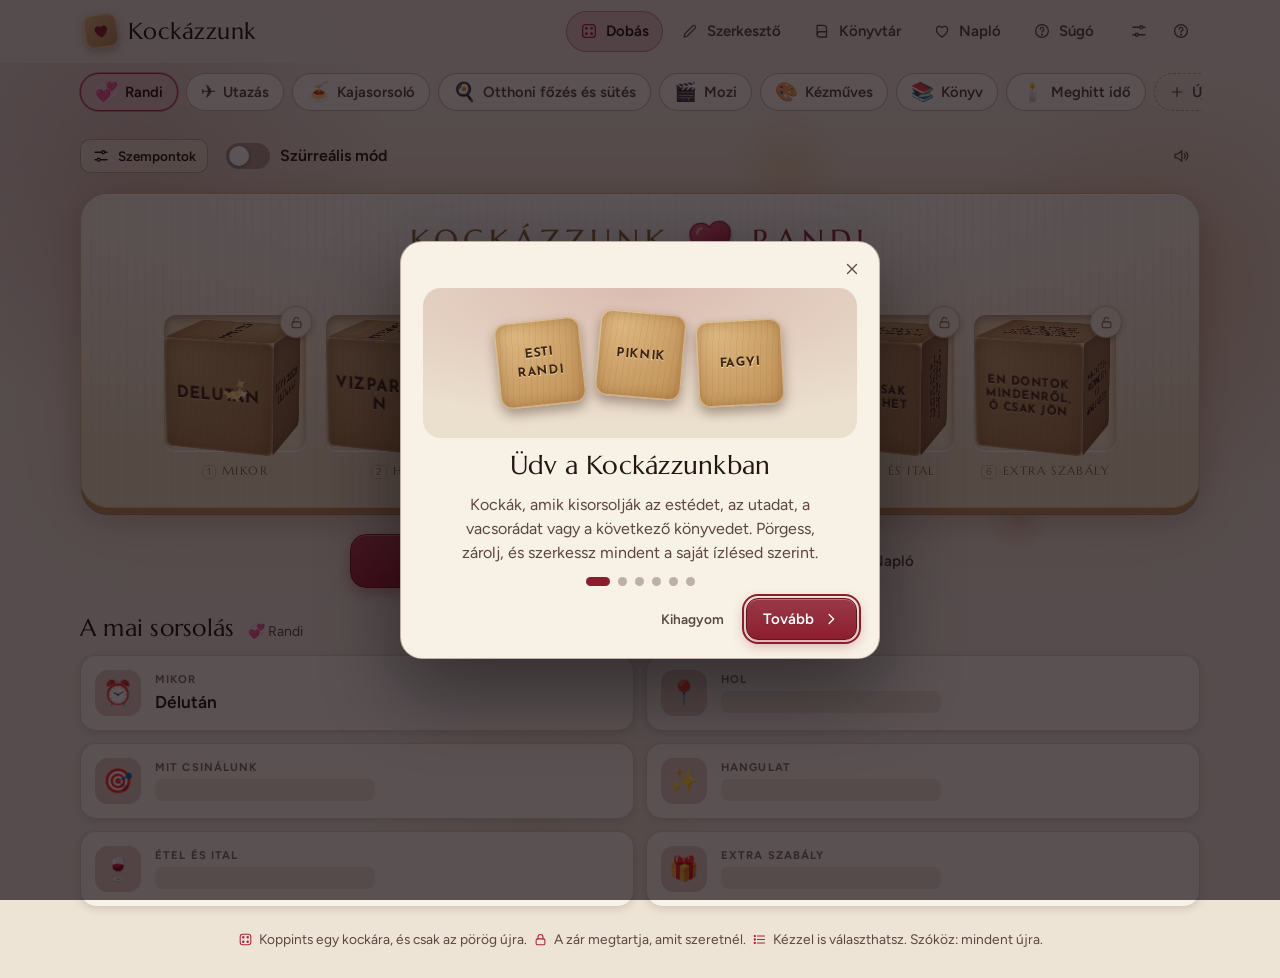
==== commit 48571bd8: "v13: valódi könyvespolc (33 könyv, 5 polc), újraépített 3D sárkányok - Seed.library()/adoptReal: a b" ====
--- a/latest/index.html
+++ b/latest/index.html
@@ -622,12 +622,12 @@
 
 
 /* --- fekvő sárkány (2D tartalék): nyugalmi állapot + játékok (pislogás, bökés, düh, simogatás) --- */
-.dl-svg .d-head { transform-origin: 70px 56px; }
-.dl-svg .d-jaw { transform-origin: 64px 58px; }
-.dl-svg .d-brow { transform-origin: 53px 31px; }
+.dl-svg .d-head { transform-origin: 72px 14px; }
+.dl-svg .d-jaw { transform-origin: 63px 12px; }
+.dl-svg .d-brow { transform-origin: 57px -1px; }
 .dl-svg .d-lid { transform: translateY(-20px); }
 .dl-svg .d-look { transform: translate(var(--ex, 0px), var(--ey, 0px)); transition: transform .16s ease-out; }
-.dl-svg .d-wing { transform-origin: 104px 40px; }
+.dl-svg .d-wing { transform-origin: 98px 31px; }
 .dl-svg .d-smoke circle { fill: rgba(222, 226, 236, .85); opacity: 0; }
 .dl-svg .d-sparks circle { fill: #ffb347; opacity: 0; }
 .dl-svg .d-hearts path { fill: #ff7d96; opacity: 0; }
@@ -1632,36 +1632,45 @@
   const BOOK_GENRES = ['Krimi', 'Thriller', 'Fantasy', 'Sci-fi', 'Regény', 'Romantikus', 'Történelmi regény', 'Ifjúsági', 'Horror', 'Humor', 'Ismeretterjesztő', 'Mese', 'Disztópia'];
   const BOOK_MOODS = ['megnyugtató', 'izgalmas', 'megható', 'vicces', 'elgondolkodtató', 'sötét', 'kalandos'];
 
-  // [cím, szerző, műfaj, hangulat, oldal, állapot]
-  const BOOKS = [
-    ['A kis herceg', 'Antoine de Saint-Exupéry', 'Mese', 'megható', 96, 'olvasatlan'],
-    ['Micimackó', 'A. A. Milne', 'Mese', 'megnyugtató', 160, 'olvasatlan'],
-    ['A Pál utcai fiúk', 'Molnár Ferenc', 'Ifjúsági', 'megható', 240, 'elolvastam'],
-    ['Abigél', 'Szabó Magda', 'Ifjúsági', 'izgalmas', 380, 'olvasatlan'],
-    ['Egri csillagok', 'Gárdonyi Géza', 'Történelmi regény', 'kalandos', 620, 'olvasatlan'],
-    ['Utas és holdvilág', 'Szerb Antal', 'Regény', 'elgondolkodtató', 300, 'olvasatlan'],
-    ['Édes Anna', 'Kosztolányi Dezső', 'Regény', 'sötét', 250, 'olvasatlan'],
-    ['A szőke ciklon', 'Rejtő Jenő', 'Humor', 'vicces', 170, 'olvasatlan'],
-    ['Gyilkosság az Orient expresszen', 'Agatha Christie', 'Krimi', 'izgalmas', 260, 'olvasatlan'],
-    ['Holtodiglan', 'Gillian Flynn', 'Thriller', 'sötét', 450, 'olvasatlan'],
-    ['A hobbit', 'J. R. R. Tolkien', 'Fantasy', 'kalandos', 330, 'olvasatlan'],
-    ['Harry Potter és a bölcsek köve', 'J. K. Rowling', 'Fantasy', 'kalandos', 330, 'elolvastam'],
-    ['Sosehol', 'Neil Gaiman', 'Fantasy', 'kalandos', 380, 'olvasatlan'],
-    ['A galaxis útikalauz stopposoknak', 'Douglas Adams', 'Sci-fi', 'vicces', 220, 'olvasatlan'],
-    ['A marsi', 'Andy Weir', 'Sci-fi', 'izgalmas', 400, 'olvasatlan'],
-    ['Dűne', 'Frank Herbert', 'Sci-fi', 'elgondolkodtató', 700, 'olvasatlan'],
-    ['1984', 'George Orwell', 'Disztópia', 'sötét', 330, 'olvasatlan'],
-    ['Büszkeség és balítélet', 'Jane Austen', 'Romantikus', 'megnyugtató', 400, 'olvasatlan'],
-    ['Egy Ove nevű férfi', 'Fredrik Backman', 'Regény', 'megható', 330, 'olvasatlan'],
-    ['Az alkimista', 'Paulo Coelho', 'Regény', 'elgondolkodtató', 190, 'olvasatlan'],
-    ['Ragyogás', 'Stephen King', 'Horror', 'sötét', 520, 'olvasatlan'],
-    ['Sapiens: Az emberiség rövid története', 'Yuval Noah Harari', 'Ismeretterjesztő', 'elgondolkodtató', 520, 'olvasatlan'],
-    ['Kafka a tengerparton', 'Murakami Haruki', 'Regény', 'elgondolkodtató', 500, 'olvasatlan'],
-    ['Mágia színe', 'Terry Pratchett', 'Fantasy', 'vicces', 280, 'olvasatlan']
+  /* A barátnő valódi könyvespolcának könyvei (a fotók gerincei alapján): [cím, szerző, műfaj, hangulat, {c: szín, s: stílus, p: minta, a: díszítő szín, h: magasság, th: vastagság}, megjegyzés].
+     Az oldalszám nem ismert (a vastagság a fotóról való), az állapot mind „olvasatlan”, hogy a kockák az egész polcból válogathassanak – a polcon átállítható. */
+  const AU = '#d9b25a', AG = '#cdd2d8', CU = '#c98a55', RD = '#b3243a', BK = '#17110f', CR = '#efe2c4';
+  const K = (c, s, p, a, th, h) => ({ c, s, p, a, th, h: h || 1 });
+  const MAFI = (t, c, p, a) => [t, 'Tahereh Mafi', 'Disztópia, Romantikus', 'izgalmas', K(c, 3, p, a, 2)];
+  const KEN = (t, c) => [t, 'Raven Kennedy', 'Fantasy, Romantikus', 'sötét', K(c, 2, 6, AU, 3)];
+  const LIB = [
+    ['Tahereh Mafi – Ne érints! sorozat', [
+      MAFI('Ne érints', '#5d6b78', 6, AG), MAFI('Ne keress', '#4c5f9c', 6, AG), MAFI('Ne félts', '#3f8d8a', 6, AG), MAFI('Ne hazudj', '#e1e4e8', 6, AG), MAFI('Ne engedj', '#8b9db4', 6, AG),
+      MAFI('Ne felejts', '#566a82', 6, AU), MAFI('Ne add fel', '#7c4636', 6, AU), MAFI('Ne hagyj el', '#5f2f86', 4, AU), MAFI('Ne tágíts', '#cdd6e2', 6, AG), MAFI('Ne színlelj', '#a99bd2', 6, AG)]],
+    ['Kennedy és Garber', [
+      KEN('Gild', '#1b1c27'), KEN('Glint', '#1a1b26'), KEN('Gleam', '#191a25'), KEN('Glow', '#181a24'), KEN('Gold', '#1a1a22'),
+      ['Caraval', 'Stephanie Garber', 'Fantasy, Ifjúsági', 'kalandos', K('#18233f', 6, 4, CR, 3)], ['Finale', 'Stephanie Garber', 'Fantasy, Ifjúsági', 'kalandos', K('#2b2354', 6, 4, CU, 3)]]],
+    ['Sötét romantika', [
+      ['Ne! Veszíts el!', 'Laura Kneidl', 'Romantikus', '', K('#a6cbe0', 3, 0, BK, 2)], ['Hooked', 'Emily McIntire', 'Romantikus, Fantasy', 'sötét', K('#262a30', 2, 6, RD, 3)],
+      ['A hatalom tőre', 'Kristen Ciccarelli', 'Fantasy', 'kalandos', K('#15161a', 3, 0, CU, 3)], ['Riot House', 'Callie Hart', 'Romantikus', 'sötét', K('#121214', 3, 0, AU, 3, 0.94)],
+      ['Gothikana', 'RuNyx', 'Romantikus', 'sötét', K('#16161a', 2, 3, AU, 3)], ['Téveszmék I.', 'Végh Csenge', 'Regény', '', K('#cfd0d2', 3, 6, BK, 3)],
+      ['Satan\'s Affair', 'H. D. Carlton', 'Romantikus', 'sötét', K('#3a3c42', 2, 6, AG, 3, 0.94)],
+      ['Szavad ne feledd!', 'Riley Baker', 'Regény', '', K('#9a9a98', 3, 0, BK, 2)], ['…szerencse', 'Riley Baker', 'Regény', '', K('#b86a1e', 3, 0, BK, 2), 'A gerincen a cím nem volt jól olvasható – javítsd át a pontos címre!']]],
+    ['Romantikus kedvencek', [
+      ['Hideghábori', 'Orgován Ramóna', 'Romantikus', '', K('#e8a2b0', 3, 0, RD, 2, 0.94)], ['Ellenséges szobatárs', 'Vörös Viktória', 'Romantikus', '', K('#4a3a86', 3, 4, CR, 2, 0.94)],
+      ['Under the Magnolias', 'T. I. Lowe', 'Romantikus', 'megható', K('#9ccbb0', 3, 0, AU, 2, 0.94)], ['A lelkitárs-egyenlet', 'Christina Lauren', 'Romantikus', 'megható', K('#e6b52c', 3, 0, BK, 3)],
+      ['Az igaz szerelem-kísérlet', 'Christina Lauren', 'Romantikus', 'vicces', K('#7e2f86', 3, 7, CR, 3)]]],
+    ['Egyéb', [
+      ['Piranesi', 'Susanna Clarke', 'Fantasy', 'elgondolkodtató', K('#efe8d8', 2, 7, CU, 3, 0.94)], ['A Titok', 'Rhonda Byrne', 'Ismeretterjesztő', 'elgondolkodtató', K('#4a1a14', 5, 0, AU, 2, 0.88)]]]
   ];
-  const books = () => BOOKS.map(b => ({
-    id: Engine.uid(), title: b[0], author: b[1], genre: b[2], mood: b[3], pages: b[4], status: b[5], note: '', example: true
-  }));
+  function library() {
+    const books = [], shelves = [];
+    LIB.forEach(sh => { const ids = []; sh[1].forEach(r => { const k = r[4], b = { id: Engine.uid(), title: r[0], author: r[1], genre: r[2], mood: r[3], pages: 0, status: 'olvasatlan', note: r[5] || '', color: k.c, style: k.s, pat: k.p, acc: k.a, h: k.h, th: k.th }; books.push(b); ids.push(b.id); }); shelves.push({ id: Engine.uid(), name: sh[0], ids }); });
+    return { books, shelves };
+  }
+  const books = () => library().books;
+  /* v13: a régi (érintetlen) példakönyvek helyére egyszer a valódi polc kerül; saját könyvekhez nem nyúlunk */
+  function adoptReal(S) {
+    if (!S.settings) S.settings = {}; if ((S.settings.libV || 0) >= 13) return 0;
+    S.settings.libV = 13;
+    if (Array.isArray(S.books) && S.books.length && S.books.every(b => b && b.example)) { const l = library(); S.books = l.books; S.shelves = l.shelves; return l.books.length; }
+    return 0;
+  }
 
   function themes() { return ORDER.filter(id => SeedParts[id]).map(id => SeedParts[id](T)); }
 
@@ -1693,7 +1702,7 @@
     S.settings.palV = 12; return n;
   }
 
-  return { VERSION, themes, books, BOOK_GENRES, BOOK_MOODS, T, migrate, recolor, sig };
+  return { VERSION, themes, books, library, adoptReal, BOOK_GENRES, BOOK_MOODS, T, migrate, recolor, sig };
 })();
 
 
@@ -2816,9 +2825,10 @@
     S.ui = Object.assign({ themeId: S.themes[0].id, view: 'dobas' }, S.ui || {});
     S.rolls = S.rolls || {};
     S.fresh = false;
-    S.migrated = Seed.migrate(S); Seed.recolor(S);
+    S.migrated = Seed.migrate(S); Seed.recolor(S); S.adopted = Seed.adoptReal(S);
   } else {
-    S = { v: 1, themes: Seed.themes(), books: Seed.books(), shelves: [], history: [], settings: Object.assign({}, DEFAULTS, (st && st.settings) || {}), ui: { themeId: 'randi', view: 'dobas' }, rolls: {}, fresh: true, seedV: Seed.VERSION };
+    const lib0 = Seed.library();
+    S = { v: 1, themes: Seed.themes(), books: lib0.books, shelves: lib0.shelves, history: [], settings: Object.assign({}, DEFAULTS, (st && st.settings) || {}), ui: { themeId: 'randi', view: 'dobas' }, rolls: {}, fresh: true, seedV: Seed.VERSION }; S.settings.libV = 13;
   }
   if (!S.themes.some(t => t.id === S.ui.themeId)) S.ui.themeId = S.themes[0].id;
   S.themes.forEach(t => t.dice.forEach(d => { d.options = d.options || []; }));
@@ -3823,7 +3833,7 @@
 function emptyShelfPanel() {
   return h('div', { class: 'panel empty-shelf' }, h('div', { class: 'big' }, '📚'), h('h2', null, 'A polc még üres'), h('p', { class: 'muted' }, 'Vegyél fel könyveket kézzel, importáld a listádat (például Goodreads exportot), vagy töltsd be a példákat.'),
     h('div', { class: 'row wrap', style: { justifyContent: 'center' } }, btn('Új könyv', { icon: 'plus', kind: 'primary', onclick: () => bookModal() }), btn('Importálás', { icon: 'import', onclick: importModal }),
-      btn('Példák betöltése', { kind: 'ghost', onclick: () => { S.books = Seed.books(); S.shelves = []; persist(); drawShelf(); } })));
+      btn('A valódi polc betöltése', { kind: 'ghost', onclick: () => { const l = Seed.library(); S.books = l.books; S.shelves = l.shelves; persist(); drawShelf(); } })));
 }
 function drawEdit() {
   const body = $('.shelf-body'); if (!body) return;
@@ -4185,6 +4195,7 @@
   if (!S.shelves.length) S.shelves = defaultShelves(S.books);
   else if (missing.length) { const last = S.shelves[S.shelves.length - 1]; missing.forEach(id => last.ids.push(id)); }
   if (firstTime && !S.decor.length && window.__STARTER) { const st = starterDecor(); S.decor = st.decor; placeDecor(st.place, 0); }   // (csak a tesztek kérnek kezdő díszeket; az oldal díszek nélkül indul)
+  if (S.adopted) { const n = S.adopted; S.adopted = 0; persist(); setTimeout(() => toast('Felkerült a valódi könyvespolc: ' + n + ' könyv, a fotók szerinti polcokkal. A régi példakönyvek lecserélődtek.'), 900); }
   if (wiped) { persist(); setTimeout(() => toast('A díszek lekerültek a polcról. A Díszek gombbal egyet felrakhatsz (egyszerre csak egy lehet kint).'), 700); }
   const cut = trimDecor(); if (cut > 0) { persist(); setTimeout(() => toast('Egyszerre csak ' + MAX_DECOR + ' dísz lehet kint, a többi lekerült a polcról. A Díszek gombbal bármikor cserélhetsz.'), 600); }
 }
@@ -4889,44 +4900,66 @@
 }
 
 registerDecor({
-  id: 'sarkany-fekvo', name: 'Fekvő sárkány', hint: 'Bökd meg az orrát! Háromszor: tüzet okád. Ha csak megsimogatod, dorombol.', ar: 2.1, k: 0.72, look: true,
+  id: 'sarkany-fekvo', name: 'Fekvő sárkány', hint: 'Bökd meg az orrát! Háromszor: tüzet okád. Ha csak megsimogatod, dorombol.', ar: 1.71, k: 0.82, look: true,
   svg: u => {
-    const O = 'stroke="rgba(10,3,4,.75)" stroke-width="1.3" stroke-linejoin="round"';
-    const book = (x, y, w, h, c1, c2) => '<g><rect x="' + x + '" y="' + y + '" width="' + w + '" height="' + h + '" rx="2" fill="' + c1 + '" ' + O + '/><rect x="' + (x + 3) + '" y="' + (y + 2.2) + '" width="' + (w - 5) + '" height="' + (h - 4.4) + '" rx="1" fill="#f6ecd2"/><path d="M' + (x + 5) + ' ' + (y + 4.6) + 'h' + (w - 9) + 'M' + (x + 5) + ' ' + (y + 7.4) + 'h' + (w - 9) + '" stroke="rgba(150,118,70,.45)" stroke-width=".8"/><rect x="' + x + '" y="' + y + '" width="4" height="' + h + '" rx="2" fill="' + c2 + '"/></g>';
-    return '<svg class="dc-svg dl-svg" viewBox="0 0 210 100" xmlns="http://www.w3.org/2000/svg" aria-hidden="true" focusable="false"><defs>' +
-      '<linearGradient id="lb' + u + '" x1="0" y1="0" x2="0" y2="1"><stop offset="0" stop-color="#150709"/><stop offset=".42" stop-color="#8c1016"/><stop offset="1" stop-color="#b5251f"/></linearGradient>' +
-      '<linearGradient id="ll' + u + '" x1="0" y1="0" x2="0" y2="1"><stop offset="0" stop-color="#e5683f"/><stop offset="1" stop-color="#c9362a"/></linearGradient>' +
-      '<linearGradient id="lw' + u + '" x1="0" y1="0" x2="1" y2="1"><stop offset="0" stop-color="#d12a2c"/><stop offset="1" stop-color="#4a0912"/></linearGradient>' +
-      '<radialGradient id="le' + u + '" cx=".4" cy=".35" r=".8"><stop offset="0" stop-color="#fff3b8"/><stop offset=".5" stop-color="#ffb722"/><stop offset="1" stop-color="#c0610c"/></radialGradient>' +
-      '<clipPath id="lc' + u + '"><ellipse cx="53" cy="39" rx="6.4" ry="6.8"/></clipPath></defs>' +
-      '<ellipse cx="104" cy="98" rx="98" ry="3" fill="rgba(0,0,0,.4)"/>' +
-      book(6, 76, 198, 22, '#2e4a78', '#1d3052') + book(10, 62, 190, 16, '#2f6b52', '#1d4a38') + book(14, 50, 184, 14, '#c79d45', '#936f23') +
-      /* farok: a könyvek tetején fekszik, a vége befordul; fekete gerinc a vörös tetején */
-      '<path d="M148 46C164 42 184 40 192 44C198 48 192 53 180 51" fill="none" stroke="rgba(10,3,4,.75)" stroke-width="14" stroke-linecap="round"/><path d="M148 46C164 42 184 40 192 44C198 48 192 53 180 51" fill="none" stroke="#8c1016" stroke-width="11.500" stroke-linecap="round"/><path d="M148 43C164 39 184 37 191 41" fill="none" stroke="#1a0709" stroke-width="4" stroke-linecap="round" opacity=".9"/>' +
-      '<path d="M181 51.500l-6 -2l1.500 6z" fill="#17090b" ' + O + '/>' +
-      /* törzs + has + hátgerinc */
-      '<path d="M62 56C56 38 74 26 104 26C134 26 158 32 160 48C162 60 150 66 130 66L84 66C72 66 64 62 62 56Z" fill="url(#lb' + u + ')" ' + O + '/>' +
-      '<path d="M76 62C92 68 124 68 144 64C148 60 150 56 150 54C130 62 96 62 76 58Z" fill="url(#ll' + u + ')"/><path d="M92 63v4M104 64v4M116 64v4M128 63v4" stroke="rgba(190,140,60,.5)" stroke-width="1"/>' +
-      '<path d="M84 29l4 -8l5 7M100 26l5 -9l5 8M118 27l5 -9l5 9M136 31l5 -8l4 9" fill="#17090b" ' + O + '/>' +
-      '<path class="d-wing" d="M100 34C112 12 138 12 152 24C142 26 140 32 132 34C132 40 122 42 116 42C112 48 104 46 100 40Z" fill="url(#lw' + u + ')" ' + O + '/>' +
-      /* mellső mancs */
-      '<ellipse cx="50" cy="66" rx="13" ry="6" fill="url(#lb' + u + ')" ' + O + '/><path d="M42 67v3M49 68v3M56 67v3" stroke="#f7efd9" stroke-width="1.6" stroke-linecap="round"/>' +
+    const O = 'stroke="rgba(8,2,3,.8)" stroke-width="1" stroke-linejoin="round"', fx = 'fill="url(#lg' + u + ')"';
+    /* fekvő könyv: gerinc a néző felé (arany pántok + címtábla), a jobb végén a lapok */
+    const book = (x, y, w, h, c0, c1, t) => '<g><rect x="' + x + '" y="' + y + '" width="' + w + '" height="' + h + '" rx="1.4" fill="' + c1 + '" ' + O + '/>' +
+      '<rect x="' + x + '" y="' + y + '" width="' + (w - 5) + '" height="' + h + '" rx="1.4" fill="' + c0 + '"/><rect x="' + x + '" y="' + y + '" width="' + (w - 5) + '" height="' + (h * 0.32) + '" rx="1.2" fill="rgba(255,235,200,.12)"/>' +
+      '<rect x="' + (x + w - 5) + '" y="' + (y + 1.2) + '" width="4.2" height="' + (h - 2.4) + '" fill="#e8dcc0"/><path d="M' + (x + w - 4) + ' ' + (y + 3) + 'h3.2M' + (x + w - 4) + ' ' + (y + h / 2) + 'h3.2M' + (x + w - 4) + ' ' + (y + h - 3) + 'h3.2" stroke="rgba(110,90,60,.5)" stroke-width=".3"/>' +
+      [0.07, 0.15, 0.78, 0.86].map(k => '<rect x="' + (x + (w - 5) * k) + '" y="' + y + '" width="1.1" height="' + h + '" fill="#d9b25a" opacity=".85"/>').join('') +
+      '<rect x="' + (x + (w - 5) * 0.28) + '" y="' + (y + h * 0.2) + '" width="' + ((w - 5) * 0.44) + '" height="' + (h * 0.6) + '" rx=".6" fill="rgba(10,4,4,.38)" stroke="#d9b25a" stroke-width=".35"/>' +
+      '<text x="' + (x + (w - 5) * 0.5) + '" y="' + (y + h * 0.63) + '" text-anchor="middle" font-family="Georgia,serif" font-weight="700" font-size="' + (h * 0.36) + '" fill="#e2c277" letter-spacing=".4">' + t + '</text></g>';
+    const spine = [[70, 11.5, 5], [76.5, 17, 5.4], [83.5, 23.2, 5.6], [91, 27.8, 5.6], [99, 30, 5.4], [107, 30.2, 5.2], [115, 29.6, 5], [123, 29.8, 5], [131, 30.8, 5], [139, 32, 4.8], [147, 33.8, 4.6], [155, 36.2, 4.4], [164, 39.4, 4.2], [173, 42, 3.8], [182, 44, 3.4], [190, 46, 3], [197, 48.6, 2.6]]
+      .map(q => 'M' + (q[0] - 2.3) + ' ' + (q[1] + 1.2) + 'L' + (q[0] + 1.3) + ' ' + (q[1] - q[2]) + 'L' + (q[0] + 2.6) + ' ' + (q[1] + 1.2) + 'Z').join('');
+    const bone = '#241512', tip = '#cdbb92', claw = (x, y) => '<path d="M' + x + ' ' + (y - 1.4) + 'l-2.2 1.6l.4 1.2l2.4 -.8z" fill="#eadcc0" stroke="rgba(30,15,10,.7)" stroke-width=".35"/>';
+    return '<svg class="dc-svg dl-svg" viewBox="0 -23 210 123" xmlns="http://www.w3.org/2000/svg" aria-hidden="true" focusable="false"><defs>' +
+      '<linearGradient id="lg' + u + '" x1="0" y1="0" x2="0" y2="1"><stop offset="0" stop-color="#150709"/><stop offset=".3" stop-color="#4a0a12"/><stop offset=".62" stop-color="#7c1119"/><stop offset=".88" stop-color="#8e3a1b"/><stop offset="1" stop-color="#6e3c1d"/></linearGradient>' +
+      '<linearGradient id="lm' + u + '" x1="0" y1="0" x2="1" y2="1"><stop offset="0" stop-color="#2a0710"/><stop offset=".55" stop-color="#6a0f1d"/><stop offset="1" stop-color="#9a1a28"/></linearGradient>' +
+      '<linearGradient id="lh' + u + '" x1="0" y1="1" x2="1" y2="0"><stop offset="0" stop-color="' + bone + '"/><stop offset=".55" stop-color="#4a3a2c"/><stop offset="1" stop-color="' + tip + '"/></linearGradient>' +
+      '<linearGradient id="lv' + u + '" x1="0" y1="0" x2="1" y2="0"><stop offset="0" stop-color="#7a4a26"/><stop offset="1" stop-color="#5a331a"/></linearGradient>' +
+      '<radialGradient id="le' + u + '" cx=".4" cy=".4" r=".75"><stop offset="0" stop-color="#ffe9a0"/><stop offset=".5" stop-color="#e79a1c"/><stop offset="1" stop-color="#8a3d0a"/></radialGradient>' +
+      '<pattern id="lp' + u + '" width="3.4" height="2.9" patternUnits="userSpaceOnUse"><path d="M0 2.9Q1.7 .4 3.4 2.9M-1.7 1.45Q0 -1 1.7 1.45M1.7 1.45Q3.4 -1 5.1 1.45" fill="none" stroke="rgba(0,0,0,.3)" stroke-width=".45"/></pattern>' +
+      '<clipPath id="lk' + u + '"><circle cx="57" cy="3" r="3.800"/></clipPath><clipPath id="lc' + u + '"><circle cx="57" cy="3" r="3.3"/></clipPath><clipPath id="lb' + u + '"><path id="lbp' + u + '" d="M70 12C78 22 86 30 100 32C118 31 140 32 158 37C175 41 195 43 205 50C210 54 209 59 203 60C190 61 170 60 158 58C150 62 135 63.500 118 63.500L66 63.500C60 63 57 58 56 50C54 38 50 26 49 15C52 12 62 10 70 12Z"/></clipPath></defs>' +
+      '<ellipse cx="104" cy="99" rx="104" ry="3.2" fill="rgba(0,0,0,.45)"/>' +
+      book(0, 86, 207, 14, '#7a1e2a', '#5e1520', 'A SÁRKÁNY KÖNYVE') + book(3.500, 75.500, 199, 10.500, '#2a2d4d', '#1d2038', 'ÉJFÉLI MESÉK') + book(12, 64, 196, 11.500, '#5a4028', '#40301c', 'SÖTÉT LÁNGOK') +
+      /* túlsó szárny (a test mögött, sötétebb) */
+      '<path d="M104 32L112 -2Q128 0 144 8Q152 14 150 24Q140 20 134 26Q126 22 118 30Z" fill="#2c0810" ' + O + '/>' +
+      /* test + nyak + farok */
+      '<path d="M70 12C78 22 86 30 100 32C118 31 140 32 158 37C175 41 195 43 205 50C210 54 209 59 203 60C190 61 170 60 158 58C150 62 135 63.500 118 63.500L66 63.500C60 63 57 58 56 50C54 38 50 26 49 15C52 12 62 10 70 12Z" ' + fx + ' ' + O + '/>' +
+      '<g clip-path="url(#lb' + u + ')"><rect x="40" y="0" width="175" height="70" fill="url(#lp' + u + ')"/>' +
+      /* has-lemezek: a nyak elején és a has alatt */
+      '<path d="M48 14C49 28 53 40 58 50C60 56 62 60 67 64L84 64C74 58 66 52 61 44C56 36 54 26 53 15Z" fill="url(#lv' + u + ')"/><path d="M66 64C90 65 130 65 152 61L152 56C130 60 92 61 66 58Z" fill="url(#lv' + u + ')"/><path d="M158 58C176 60 192 61 205 58L205 55C192 57 176 56 160 53Z" fill="#6e3c1d" opacity=".85"/>' +
+      '<path d="M49.500 20h4M50.500 26h4.400M52 32h4.600M54 38h4.600M56 44h4.800M58 50h5M60.500 56h5.500M70 59.500h2M80 61h2M90 61.500h2M100 61.500h2M110 61.500h2M120 61h2M130 60.500h2M140 60h2" stroke="rgba(30,14,6,.55)" stroke-width=".7"/>' +
+      '<ellipse cx="127" cy="49" rx="21" ry="12.500" fill="rgba(255,120,90,.07)"/><path d="M104 38Q130 33 154 41" fill="none" stroke="rgba(255,200,170,.1)" stroke-width="2.500"/></g>' +
+      '<path d="' + spine + '" fill="#17090b" ' + O + '/>' +
+      /* lábak: elöl, középen, hátul (tompa ujjak, krémszínű karmok) */
+      '<path d="M58 46C56 55 59 60 61 63.500L82 63.500C79 59 80 52 82 47C75 43 64 42 58 46Z" ' + fx + ' ' + O + '/><path d="M60 63.500v-3M65 63.500v-3.500M70 63.500v-3.500M75 63.500v-3.500M80 63.500v-3" stroke="rgba(8,2,3,.6)" stroke-width=".5"/>' +
+      '<path d="M83 52C90 50 97 54 98 63.500L82 63.500C81 59 81 55 83 52Z" ' + fx + ' ' + O + '/><path d="M110 40C128 34 150 42 150 54C150 60 144 63.500 138 63.500L118 63.500C108 62 104 48 110 40Z" ' + fx + ' ' + O + '/><path d="M110 40C128 34 150 42 150 54" fill="none" stroke="rgba(255,150,120,.18)" stroke-width="1.600"/>' +
+      [[62, 63], [67.500, 63.500], [73, 63.500], [89, 63.500], [93.500, 63.500], [98, 63], [126, 63.500], [132, 63.500], [138, 63.500]].map(q => claw(q[0] - 1.6, q[1])).join('') +
+      '<path d="M198 49C203 49 206 52 205 56" fill="none" stroke="rgba(8,2,3,.35)" stroke-width="1"/><path d="M205 51l4 5l-4 .6z" fill="#17090b" ' + O + '/>' +
+      /* közeli szárny: összehajtva a háton — felkar fel a csuklóig, onnan 4 ujj hátra, íves élű hártya */
+      '<g class="d-wing"><path d="M96 31L90 -11L137 -2Q143 6 152 8Q154 15 161 19Q160 25 160 30Q154 28 148 33Q138 28 126 34Q114 28 100 31Z" fill="url(#lm' + u + ')" ' + O + '/>' +
+      '<path d="M90 -11L137 -2M90 -11L152 8M90 -11L161 19M90 -11L160 30" stroke="' + bone + '" stroke-width="1.400" stroke-linecap="round" fill="none"/><path d="M99 31C93 22 92 8 90 -11" fill="none" stroke="' + bone + '" stroke-width="2.600" stroke-linecap="round"/><path d="M99 31C93 22 92 8 90 -11" fill="none" stroke="rgba(255,190,150,.16)" stroke-width=".7"/>' +
+      '<path d="M90 -11L86 -17L93 -12Z" fill="#eadcc0" stroke="rgba(30,15,10,.7)" stroke-width=".4"/><path d="M102 30Q122 20 150 9M104 31Q128 24 158 22" fill="none" stroke="rgba(0,0,0,.25)" stroke-width=".6"/></g>' +
       /* fej */
       '<g class="d-head">' +
-      '<path d="M44 26C40 16 44 8 52 4C52 12 54 20 56 26Z" fill="#2a1a1d" ' + O + '/><path d="M70 28C74 18 72 10 66 6C64 14 64 22 62 28Z" fill="#2a1a1d" ' + O + '/>' +
-      '<path d="M28 52C24 40 32 28 50 26C70 24 80 34 80 46C80 56 70 62 56 62C44 62 32 60 28 52Z" fill="url(#lb' + u + ')" ' + O + '/>' +
-      '<path d="M26 54C24 48 28 44 34 44C34 50 32 54 26 54Z" fill="url(#lb' + u + ')" ' + O + '/>' +
-      '<g class="d-jaw"><path d="M32 56C40 64 56 66 68 60C62 66 46 68 34 62Z" fill="#fbeec2" ' + O + '/></g>' +
-      '<ellipse class="d-glow" cx="53" cy="39" rx="12" ry="9" fill="#ffb722" opacity="0"/>' +
-      '<g class="d-eye"><ellipse cx="53" cy="39" rx="7.2" ry="7.6" fill="#7b3a10"/><g clip-path="url(#lc' + u + ')"><ellipse cx="53" cy="39" rx="6.4" ry="6.8" fill="url(#le' + u + ')"/><g class="d-look"><ellipse cx="53.500" cy="39" rx="2" ry="5" fill="#120a06"/><circle cx="56" cy="36" r="1.700" fill="#fff"/></g>' +
-      '<path class="d-lid" d="M44 30H62V40H44Z" fill="#5e0d12"/></g></g>' +
-      '<g class="d-brow"><path d="M44 31C49 27 58 27 63 31" fill="none" stroke="#5c1219" stroke-width="3" stroke-linecap="round"/></g>' +
-      '<ellipse class="d-nostril" cx="30" cy="48" rx="1.800" ry="1.200" fill="#000"/>' +
-      '<g class="d-smoke"><circle class="sm1" cx="29" cy="46" r="3"/><circle class="sm2" cx="29" cy="46" r="2.500"/><circle class="sm3" cx="29" cy="46" r="3.400"/></g>' +
-      '<g class="d-sparks"><circle class="sp1" cx="26" cy="52" r="2"/><circle class="sp2" cx="26" cy="52" r="1.700"/><circle class="sp3" cx="26" cy="52" r="2.200"/></g>' +
+      '<path d="M62 0C65 -6 71 -9 80 -10.500C74 -6 71 -3 70 3Z" fill="url(#lh' + u + ')" ' + O + '/><path d="M54 -0.500C55 -7 60 -12 69 -15C64 -11 62 -6 62 0Z" fill="url(#lh' + u + ')" ' + O + '/>' +
+      '<path d="M36 8C37 4 42 1 49 -1C56 -3 64 -1 70 5C72 8 72 11 70 13C64 15 58 16 52 16C45 15 39 13 36 11Z" ' + fx + ' ' + O + '/>' +
+      '<path d="M37 8C40 3 46 .5 52 0" fill="none" stroke="rgba(255,170,140,.18)" stroke-width="1.100"/><path d="M65 7.500l6.500 2l-6.200 1.800z" fill="#3a2a20" ' + O + '/><path d="M64.500 10.500l5 2.600l-5 -.1z" fill="#3a2a20" ' + O + '/>' +
+      '<g class="d-jaw"><path d="M38 11.500C44 14 54 15.500 64 13.500L62 17C54 19 44 17.500 39 14.500Z" fill="#3c0b13" ' + O + '/><path d="M41 11.800l1 2l1.300 -1.700zM46 13l1 2.200l1.300 -1.800zM51 13.700l1 2l1.300 -1.700z" fill="#f0e6cc"/></g>' +
+      '<path d="M39 11.500l1 -2l1.200 2zM44 12.500l1 -2l1.200 2.200z" fill="#f0e6cc"/>' +
+      '<ellipse class="d-glow" cx="57" cy="3" rx="8" ry="6.500" fill="#ffb722" opacity="0"/>' +
+      '<g class="d-eye"><circle cx="57" cy="3" r="3.700" fill="#1a0a06"/><g clip-path="url(#lc' + u + ')"><circle cx="57" cy="3" r="3.300" fill="url(#le' + u + ')"/><g class="d-look"><ellipse cx="57.300" cy="3" rx=".95" ry="2.800" fill="#0c0504"/><circle cx="58.500" cy="1.400" r=".8" fill="#fff"/></g></g>' +
+      '<path d="M52.500 3C53 -.2 61 -.8 61.800 3C60.500 1.500 54 1.300 52.500 3Z" fill="#3c0b13" ' + O + '/>' +
+      '<g clip-path="url(#lk' + u + ')"><path class="d-lid" d="M52.800 -1.200H61.400V7.200H52.800Z" fill="#3c0b13"/></g></g>' +
+      '<g class="d-brow"><path d="M51.500 .2C54 -3 60 -3 64 -.2" fill="none" stroke="#2c0810" stroke-width="1.700" stroke-linecap="round"/></g>' +
+      '<ellipse class="d-nostril" cx="38.500" cy="6.200" rx="1.100" ry=".7" fill="#000"/>' +
+      '<g class="d-smoke"><circle class="sm1" cx="37" cy="6.500" r="1.800"/><circle class="sm2" cx="37" cy="6.500" r="1.500"/><circle class="sm3" cx="37" cy="6.500" r="2.100"/></g>' +
+      '<g class="d-sparks"><circle class="sp1" cx="35" cy="11" r="1.200"/><circle class="sp2" cx="35" cy="11" r="1"/><circle class="sp3" cx="35" cy="11" r="1.300"/></g>' +
       '</g>' +
-      '<g class="d-hearts"><path class="h1" d="M44 20c-3-5-9-2-6 3 2 3 6 5 6 5s4-2 6-5c3-5-3-8-6-3z"/><path class="h2" d="M62 12c-2-4-7-2-5 2 2 2 5 4 5 4s3-2 5-4c2-4-3-6-5-2z"/></g>' +
-      '<ellipse class="d-nose" cx="28" cy="48" rx="13" ry="11" fill="transparent"/>' +
+      '<g class="d-hearts"><path class="h1" d="M44 -6c-3-5-9-2-6 3 2 3 6 5 6 5s4-2 6-5c3-5-3-8-6-3z"/><path class="h2" d="M34 -14c-2-4-7-2-5 2 2 2 5 4 5 4s3-2 5-4c2-4-3-6-5-2z"/></g>' +
+      '<ellipse class="d-nose" cx="39" cy="8" rx="9" ry="7" fill="transparent"/>' +
       '</svg>';
   },
   onClick(el, ev, A) {
@@ -5214,7 +5247,7 @@
 registerSet({ id: 'uveg-var', name: 'Csillagos vár panel', desc: 'Éjszakai vár, hold, csillagok és egy pár a dombon: üvegablak-hatású, hátulról megvilágított panel.', tip: 'Kattints: hullócsillag, szív!', parts: [{ type: 'uveg-var', at: 'end' }] });
 
 
-/* ===== Díszek: repülő sárkány + füstoszlopa (2D kép; a 3D polcon is ugyanez a rajz kerül textúraként a síkokra, lib3d-flyimg.js) =====
+/* ===== Díszek: repülő sárkány + füstoszlopa (2D rajz; a 3D polcon valódi 3D modell: lib3d-fly.js, v13) =====
    A rajz a referenciakép (apró fekete sárkány, a szájából kiömlő füst krémszínű, tekergő felhőoszloppá dagad, ami a ferdén dőlő sötét könyveket tartja) alapján készült.
    Rétegek (a 3D-ben külön síkok, a 2D-ben <g> csoportok; az animációkhoz): shadow · cloud (oszlop+alap) · stream (a szájtól az oszlopig) · books · wisp · wingB · dragon · wingF · puffs
    Kattintás (sárkányra): nagyot fúj (a füstsugár megnő, az oszlop megduzzad, a könyvek megrezzennek). Következő kattintás: csapkod a szárnyával. A füstoszlopra kattintva megpuffan.
@@ -7055,7 +7088,7 @@
 }
 
 
-/* ===== 3D díszek: olvasó szellem – fehér, harang alakú figura a polc szélén ülve, apró fekete könyvet olvas (a sárkányok: lib3d-dragons2.js, lib3d-flyimg.js) ===== */
+/* ===== 3D díszek: olvasó szellem – fehér, harang alakú figura a polc szélén ülve, apró fekete könyvet olvas (a sárkányok: lib3d-dragons2.js, lib3d-fly.js) ===== */
 'use strict';
 
 /* közös: „soha ne fusson le üresen” tweenek, amik a ctl.seq-et cserélik */
@@ -7077,10 +7110,14 @@
 function ghSurfZ(x, y) { for (let z = 50; z > -40; z -= 0.4) if (ghF(x, y, z) < 0) return z; return 20; }
 function ghHemGeo() {
   return drGeoOnce('ghHem', () => {
-    const T = THREE, bot = new T.SplineCurve([[30, -8], [28, -15], [22.5, -22], [17, -15], [11, -11.5], [6, -16.5], [0, -17.5], [-5, -12.5], [-11, -10.5], [-16.5, -19], [-22, -25.5], [-27.5, -16], [-30, -9]].map(p => new T.Vector2(p[0], p[1]))).getPoints(64);
+    const T = THREE, bot = new T.SplineCurve([[30, -8], [28.5, -17], [23.5, -29], [17.5, -18], [11.5, -12], [6.5, -21], [0.5, -24], [-5, -15], [-11, -11], [-16.5, -22], [-22, -31], [-27.5, -18], [-30, -9]].map(p => new T.Vector2(p[0], p[1]))).getPoints(64);
     const sh = new T.Shape(); sh.moveTo(-31, 3); sh.lineTo(31, 3); sh.lineTo(30, -8); bot.forEach(p => sh.lineTo(p.x, p.y)); sh.lineTo(-31, 3);
     const g = new T.ExtrudeGeometry(sh, { depth: 3.2, bevelEnabled: true, bevelThickness: 1.4, bevelSize: 1.4, bevelSegments: 3, curveSegments: 4 }); g.translate(0, 0, -1.6); g.userData.shared = true; return g;
   });
+}
+function ghFoldTex() {   // függőleges redők: a szegély UV-ja modell-egység (x, y), ezért a nyújtás a repeat-ben van
+  const t = kTex(128, 8, (g, W, H) => { const gr = g.createLinearGradient(0, 0, W, 0); for (let i = 0; i <= 8; i++) gr.addColorStop(i / 8, 'rgb(' + Math.round(128 + 110 * Math.sin(i / 8 * Math.PI * 2 * 2.5 + 0.6)) + ',' + Math.round(128 + 110 * Math.sin(i / 8 * Math.PI * 2 * 2.5 + 0.6)) + ',' + Math.round(128 + 110 * Math.sin(i / 8 * Math.PI * 2 * 2.5 + 0.6)) + ')'); g.fillStyle = gr; g.fillRect(0, 0, W, H); }, 'ghFold');
+  t.wrapS = t.wrapT = THREE.RepeatWrapping; t.repeat.set(1 / 24, 1 / 40); t.needsUpdate = true; return t;
 }
 function ghCoverTex() {
   return kTex(128, 96, (g, W, H) => {
@@ -7099,13 +7136,14 @@
     hole: new T.MeshBasicMaterial({ color: 0x1b1720, polygonOffset: true, polygonOffsetFactor: -3, polygonOffsetUnits: -3 }),
     mouth: new T.MeshBasicMaterial({ color: 0x24202a })
   };
-  mats.push(M.body, M.cover, M.edge, M.page, M.hole, M.mouth);
+  M.hem = M.body.clone(); M.hem.bumpMap = ghFoldTex(); M.hem.bumpScale = 2.4;   // a lelógó szegélyen függőleges redők (bump)
+  mats.push(M.body, M.cover, M.edge, M.page, M.hole, M.mouth, M.hem);
   const P = (m, part) => { m.userData.part = part || 'body'; parts.push(m); return m; };
   const halo = kGlowSprite(0xfff0d0, 170, 0.12); halo.position.set(0, 58, -40); root.add(halo); mats.push(halo.material);
   const bg = new T.Group(); root.add(bg);                       // minden, ami a testtel mozog (a hop/rejtőzés/nő)
   const body = new T.Mesh(ghBodyGeo(), M.body); body.position.z = GH.Z; body.castShadow = true; body.receiveShadow = true; bg.add(P(body));
   // szegély a polc peremén
-  const hem = new T.Mesh(ghHemGeo(), M.body); hem.position.set(0, 1.6, -0.6); hem.castShadow = true; hem.receiveShadow = true; bg.add(P(hem));
+  const hem = new T.Mesh(ghHemGeo(), M.hem); hem.position.set(0, 1.6, -0.6); hem.castShadow = true; hem.receiveShadow = true; bg.add(P(hem));
   // karok (a vállnál forognak)
   const arms = [1, -1].map(sg => { const g = new T.Group(); g.position.set(sg * 29.5, 58, GH.Z + 15); g.scale.x = sg; const m = new T.Mesh(ghArmGeo(), M.body); m.castShadow = true; g.add(P(m)); bg.add(g); g.userData.sg = sg; return g; });
   // szem-lyukak: sötét, hosszúkás matrica a mellkas felszínén (a felület normálja mentén állítva)
@@ -7545,28 +7583,38 @@
 });
 
 
-/* ===== 3D dísz: fekvő sárkány a könyvhalmon (sarkany-fekvo). A repülő sárkány (kis-sarkany) 2D kép: lib3d-flyimg.js =====
-   Stílus: puha, „gyanta-figura” hatás; fekete hát, vörös oldal és has, fekete szarvak/tüskék, sötétvörös szárnyhártya, borostyán szem.
-   Modell-egységek: a dísz alja a polcon, X jobbra, Y fel, Z a néző felé; kRoot(it, 100) skáláz. */
+/* ===== 3D dísz: fekvő sárkány a könyvhalmon (sarkany-fekvo). A fekete, fújó sárkány (kis-sarkany): lib3d-fly.js (közös fej-szerelvény: dgHeadRig) =====
+   v13: teljes átépítés – felemelt nyak és fej (olvasható sziluett), ék alakú fej szemöldök-gerinccel és résnyi pupillájú, nehéz szemhéjú szemmel,
+   izmos láb/comb, hasi lemezek (valódi dombormű), pikkely-bump + „sütött” AO (SDF-mintavétel) csúcsszínekben, nyújtott szárny csontokkal,
+   ráncolt hártyával és íves élekkel, sötét bőrkötetű könyvhalom aranyozott, címkézett gerinccel.
+   Modell-egységek: a dísz alja a polcon, X jobbra, Y fel, Z a néző felé; kRoot(it, DG_VH) skáláz. */
 'use strict';
 
+const DG_VH = 124;
 const dgC = {};
 function dgColInit() {
   if (dgC.back) return;
-  Object.assign(dgC, { back: lc('#0d0607'), body: lc('#5c0910'), belly: lc('#8e2326'), bellyD: lc('#b4502e'), mem0: lc('#1d0409'), mem1: lc('#6f0e18'), jawIn: lc('#6a1424'),
-    });
+  Object.assign(dgC, { back: lc('#150709'), body: lc('#560a15'), belly: lc('#55301f'), bellyD: lc('#744829'), mem0: lc('#1c050a'), mem1: lc('#5e0d1a'), memEdge: lc('#a3303a'), jawIn: lc('#6a1424'), hornB: lc('#241512'), hornT: lc('#c9b78e') });
 }
 const dgMix = (a, b, t) => [a[0] + (b[0] - a[0]) * t, a[1] + (b[1] - a[1]) * t, a[2] + (b[2] - a[2]) * t];
 const dgSm = (a, b, x) => { const t = Math.min(1, Math.max(0, (x - a) / (b - a))); return t * t * (3 - 2 * t); };
-/* SDF-gradiens (felület-normál) → ellenfény színezéshez: hát sötétebb, has világos */
-function dgNormY(f, x, y, z) { const e = 0.9; const gx = f(x + e, y, z) - f(x - e, y, z), gy = f(x, y + e, z) - f(x, y - e, z), gz = f(x, y, z + e) - f(x, y, z - e), l = Math.hypot(gx, gy, gz) || 1; return [gx / l, gy / l, gz / l]; }
-function dgShade(f, cs) {   // cs = {back, body, belly, bellyD}; a fv. (x,y,z)→[r,g,b]
+/* SDF-gradiens (felület-normál) */
+function dgNormY(f, x, y, z) { const e = 0.8; const gx = f(x + e, y, z) - f(x - e, y, z), gy = f(x, y + e, z) - f(x, y - e, z), gz = f(x, y, z + e) - f(x, y, z - e), l = Math.hypot(gx, gy, gz) || 1; return [gx / l, gy / l, gz / l]; }
+/* sütött ambient occlusion: a normál mentén mintavételezett SDF-ből (zugokban sötétebb) */
+function dgAO(f, x, y, z, n) {
+  let occ = 0, w = 1;
+  for (let i = 1; i <= 4; i++) { const h = 0.5 + i * i * 0.55, d = f(x + n[0] * h, y + n[1] * h, z + n[2] * h); occ += Math.max(0, h - d) / h * w; w *= 0.62; }
+  return Math.max(0.3, 1 - 0.5 * occ);
+}
+/* csúcsszín: a hát sötét, az oldal vörös, a has meleg bronz; zugokban AO. dorsal(x,y,n) a „hát felé” mutató összetevőt adja (nyakon más, mint a törzsön) */
+function dgShade(f, cs, o) {
+  o = o || {};
   return (x, y, z) => {
-    const n = dgNormY(f, x, y, z), up = dgSm(-0.2, 0.5, n[1]), dn = dgSm(0.12, 0.62, -n[1]);
+    const n = dgNormY(f, x, y, z), dd = o.dorsal ? o.dorsal(x, y, z, n) : n[1], up = dgSm(-0.15, 0.6, dd), dn = dgSm(0.12, 0.62, -n[1]) * (o.noBelly ? 0 : 1);
     let c = dgMix(cs.body, cs.back, up);
-    const plate = 0.5 + 0.5 * Math.sin(x * 1.05 + z * 0.4);
-    c = dgMix(c, dgMix(cs.belly, cs.bellyD, dgSm(0.55, 0.95, plate) * 0.55), dn);
-    return c;
+    if (dn > 0) c = dgMix(c, dgMix(cs.belly, cs.bellyD, dgSm(0.4, 0.95, dn)), dn);
+    const ao = dgAO(f, x, y, z, n);
+    return [c[0] * ao, c[1] * ao, c[2] * ao];
   };
 }
 /* felület-pont fentről (tüskék, páncél-lemezek): (x,z) fölül lefelé lépkedve */
@@ -7575,7 +7623,7 @@
   return null;
 }
 function dgOrient(m, n) { const T = THREE, v = new T.Vector3(n[0], n[1], n[2]).normalize(); m.quaternion.setFromUnitVectors(new T.Vector3(0, 1, 0), v); }
-/* tűzsugár: n db additív fénypamacs a from pontból a dir irányba (hossz len), sárga → narancs → vörös, nő a méret; opcionális végső füst */
+/* tűzsugár: n db additív fénypamacs a from pontból a dir irányba (hossz len), sárga → narancs → vörös, nő a méret */
 function dgJet(parent, from, dir, len, scale) {
   const T = THREE, d = dir.clone().normalize(), N = 15;
   for (let i = 0; i < N; i++) setTimeout(() => {
@@ -7588,14 +7636,19 @@
     }, () => { parent.remove(sp); sp.material.dispose(); });
   }, i * 38);
 }
-/* hártya (legyező a gyökértől az élpontokig, 2 gyűrűvel a színátmenethez), kétoldalas */
-function dgFan(root, edge, c0, c1, mat, parent) {
-  const T = THREE, n = edge.length, pos = [], col = [], idx = [];
+/* hártya: legyező a gyökértől az élpontokig, 3 gyűrűvel (színátmenet + enyhe ráncolás), kétoldalas; rip(i,k) a z-eltolás */
+function dgFan(root, edge, c0, c1, mat, parent, rip, tipTint) {
+  const T = THREE, n = edge.length, pos = [], col = [], idx = [], RK = [0.34, 0.68, 1];
   pos.push(root[0], root[1], root[2]); col.push(c0[0], c0[1], c0[2]);
-  [0.5, 1].forEach((k, li) => {
-    for (let i = 0; i < n; i++) { const e = edge[i]; pos.push(root[0] + (e[0] - root[0]) * k, root[1] + (e[1] - root[1]) * k, root[2] + (e[2] - root[2]) * k + (li === 0 ? 0.6 : 0)); const c = dgMix(c0, c1, k * k); col.push(c[0], c[1], c[2]); }
+  RK.forEach((k, li) => {
+    for (let i = 0; i < n; i++) {
+      const e = edge[i], z = root[2] + (e[2] - root[2]) * k + (rip ? rip(i, k) : 0) + li * 0.25;
+      pos.push(root[0] + (e[0] - root[0]) * k, root[1] + (e[1] - root[1]) * k, z);
+      const c = dgMix(c0, c1, k * k), tt = 1 + ((tipTint && tipTint(i)) - 1) * k * k; col.push(c[0] * tt, c[1] * tt, c[2] * tt);
+    }
   });
-  for (let i = 0; i < n - 1; i++) { idx.push(0, 1 + i, 2 + i); idx.push(1 + i, 1 + n + i, 2 + i); idx.push(2 + i, 1 + n + i, 2 + n + i); }
+  for (let i = 0; i < n - 1; i++) idx.push(0, 1 + i, 2 + i);
+  for (let r = 0; r < 2; r++) for (let i = 0; i < n - 1; i++) { const a = 1 + r * n + i, b = a + 1, c = a + n, d = c + 1; idx.push(a, c, b, b, c, d); }
   const g = new T.BufferGeometry(); g.setAttribute('position', new T.Float32BufferAttribute(pos, 3)); g.setAttribute('color', new T.Float32BufferAttribute(col, 3)); g.setIndex(idx); g.computeVertexNormals();
   const m = new T.Mesh(g, mat); m.castShadow = true; m.receiveShadow = true; if (parent) parent.add(m); return m;
 }
@@ -7609,165 +7662,233 @@
 function dgChain(x, y, z, pts, k) {
   let d = 1e9; for (let i = 0; i < pts.length - 1; i++) { const a = pts[i], b = pts[i + 1], s = sdCone(x, y, z, a[0], a[1], a[2], b[0], b[1], b[2], a[3], b[3]); d = i ? smin(d, s, k) : s; } return d;
 }
-/* szem: borostyán szivárványhártya + fekete pupilla + két fényfolt + felső szemhéj (gömbhéj-sapka), a csoport középpontja a szemgolyó közepe */
-function dgEye(parent, x, y, z, r, M) {
-  const T = THREE, g = new T.Group(); g.position.set(x, y, z); parent.add(g);
-  const rim = new T.Mesh(new T.SphereGeometry(r * 1.03, 18, 14), M.rim); g.add(rim);
-  const ball = new T.Mesh(new T.SphereGeometry(r, 20, 16), M.iris); ball.scale.set(0.94, 0.94, 0.9); ball.position.z = 0.2; g.add(ball);
-  const pg = new T.Group(); pg.position.z = r * 0.78; g.add(pg);
-  const pu = new T.Mesh(new T.SphereGeometry(1, 14, 12), M.pupil); pu.scale.set(r * 0.36, r * 0.62, r * 0.22); pg.add(pu);
-  const h1 = new T.Mesh(new T.SphereGeometry(r * 0.2, 8, 6), M.glint); h1.position.set(r * 0.3, r * 0.34, r * 0.16); pg.add(h1);
-  const h2 = new T.Mesh(new T.SphereGeometry(r * 0.1, 8, 6), M.glint); h2.position.set(-r * 0.22, -r * 0.3, r * 0.14); pg.add(h2);
+/* csúcsszín egy csőre a hossz mentén (szarv: sötét tő → csontszínű hegy) */
+function dgTubeCol(g, fn) {
+  const n = g.userData.n, m = g.userData.m, a = new Float32Array((n + 1) * (m + 1) * 3);
+  for (let i = 0; i <= n; i++) { const c = fn(i / n); for (let j = 0; j <= m; j++) { const o = (i * (m + 1) + j) * 3; a[o] = c[0]; a[o + 1] = c[1]; a[o + 2] = c[2]; } }
+  g.setAttribute('color', new THREE.BufferAttribute(a, 3));
+}
+/* szem: sötét, fényes szemgolyó + íriszsapka (borostyán, függőleges résnyi pupilla) + két fényfolt + nehéz felső szemhéj; a csoport a szemgolyó közepe */
+function dgIrisTex() {
+  return kTex(256, 256, (g, W) => {
+    const c = W / 2, gr = g.createRadialGradient(c, c, 4, c, c, c);
+    gr.addColorStop(0, '#ffe9a0'); gr.addColorStop(0.35, '#ffc23a'); gr.addColorStop(0.72, '#d96a12'); gr.addColorStop(0.92, '#7a2208'); gr.addColorStop(1, '#1d0803');
+    g.fillStyle = gr; g.fillRect(0, 0, W, W);
+    g.strokeStyle = 'rgba(120,40,0,.35)'; g.lineWidth = 2; for (let i = 0; i < 56; i++) { const a = i / 56 * 6.283; g.beginPath(); g.moveTo(c + Math.cos(a) * 30, c + Math.sin(a) * 30); g.lineTo(c + Math.cos(a) * 112, c + Math.sin(a) * 112); g.stroke(); }
+    const sl = g.createRadialGradient(c, c, 2, c, c, 46); sl.addColorStop(0, 'rgba(0,0,0,1)'); sl.addColorStop(0.7, 'rgba(0,0,0,1)'); sl.addColorStop(1, 'rgba(0,0,0,0)');
+    g.save(); g.translate(c, c); g.scale(0.26, 1.55); g.translate(-c, -c); g.fillStyle = sl; g.beginPath(); g.arc(c, c, 46, 0, 6.283); g.fill(); g.restore();
+  }, 'dgIris');
+}
+function dgEye(parent, x, y, z, r, M, yaw) {
+  const T = THREE, g = new T.Group(); g.position.set(x, y, z); g.rotation.y = yaw || 0; parent.add(g);
+  const ball = new T.Mesh(new T.SphereGeometry(r, 22, 16), M.rim); ball.scale.set(1, 0.96, 0.96); g.add(ball);
+  const pg = new T.Group(); g.add(pg);
+  const cg = new T.SphereGeometry(r * 1.012, 30, 14, 0, Math.PI * 2, 0, 0.95); cg.rotateX(Math.PI / 2);
+  { const p = cg.attributes.position, uv = cg.attributes.uv, R = r * 1.012 * Math.sin(0.95); for (let i = 0; i < p.count; i++) uv.setXY(i, 0.5 + p.getX(i) / (2 * R), 0.5 + p.getY(i) / (2 * R)); uv.needsUpdate = true; }
+  const iris = new T.Mesh(cg, M.iris); pg.add(iris);
+  const h1 = new T.Mesh(new T.SphereGeometry(r * 0.2, 8, 6), M.glint); h1.position.set(r * 0.34, r * 0.38, r * 0.86); pg.add(h1);
+  const h2 = new T.Mesh(new T.SphereGeometry(r * 0.1, 8, 6), M.glint); h2.position.set(-r * 0.24, -r * 0.32, r * 0.9); pg.add(h2);
+  const pu = pg;
   const lid = new T.Group(); g.add(lid);
-  const lm = new T.Mesh(new T.SphereGeometry(r * 1.1, 22, 12, 0, Math.PI * 2, 0, Math.PI / 2), M.lid); lm.castShadow = true; lid.add(lm);
-  const arc = new T.Mesh(new T.TorusGeometry(r * 0.78, r * 0.09, 6, 16, Math.PI), M.line); arc.rotation.z = Math.PI; arc.position.set(0, r * 0.1, r * 0.94); arc.scale.y = 0.5; arc.visible = false; g.add(arc);
+  const lm = new T.Mesh(new T.SphereGeometry(r * 1.13, 24, 12, 0, Math.PI * 2, 0, Math.PI / 2), M.lid); lm.castShadow = true; lid.add(lm);
+  const arc = new T.Mesh(new T.TorusGeometry(r * 0.8, r * 0.09, 6, 16, Math.PI), M.line); arc.rotation.z = Math.PI; arc.position.set(0, r * 0.1, r * 0.94); arc.scale.y = 0.5; arc.visible = false; g.add(arc);
   return { g: g, pg: pg, pu: pu, lid: lid, arc: arc, r: r };
 }
 
-/* ---------- könyvhalom ---------- */
+/* ---------- könyvhalom: sötét bőrkötetek aranyozott gerinccel (a gerinc a néző felé néz) ---------- */
 function dgPagesTex() {
-  return kTex(64, 64, (g, W, H) => { g.fillStyle = '#f6ecd2'; g.fillRect(0, 0, W, H); g.strokeStyle = 'rgba(150,118,70,.55)'; g.lineWidth = 1; for (let y = 2; y < H; y += 3.2) { g.beginPath(); g.moveTo(0, y); g.lineTo(W, y); g.stroke(); } }, 'dgPages');
-}
-function dgBook(parent, M, w, h, d, ci, x, y, z, ry) {
-  const T = THREE, g = new T.Group(); g.position.set(x, y, z); g.rotation.y = ry || 0; const cov = M.cov[ci];
+  return kTex(64, 64, (g, W, H) => { g.fillStyle = '#e9dcc0'; g.fillRect(0, 0, W, H); g.strokeStyle = 'rgba(120,92,52,.55)'; g.lineWidth = 1; for (let y = 2; y < H; y += 2.6) { g.beginPath(); g.moveTo(0, y); g.lineTo(W, y); g.stroke(); } }, 'dgPages');
+}
+const DG_BOOKS = [
+  { c: '#4a0f1d', t: 'A SÁRKÁNY KÖNYVE', w: 212, h: 14, d: 112, x: 2, z: 10, ry: 0.0 },
+  { c: '#1c1a2e', t: 'ÉJFÉLI MESÉK', w: 204, h: 12, d: 104, x: 0, z: 9, ry: 0.03 },
+  { c: '#2f1d12', t: 'SÖTÉT LÁNGOK', w: 196, h: 11, d: 98, x: 6, z: 8, ry: -0.025 }
+];
+function dgSpineTex(b, i) {
+  return kTex(1024, 128, (g, W, H) => {
+    g.fillStyle = b.c; g.fillRect(0, 0, W, H);
+    const rng = dcRng(30 + i); for (let k = 0; k < 2600; k++) { g.fillStyle = 'rgba(' + (rng() < 0.5 ? '255,235,210' : '0,0,0') + ',' + (0.025 + rng() * 0.06).toFixed(3) + ')'; g.fillRect(rng() * W, rng() * H, 1 + rng() * 5, 1 + rng() * 2); }
+    const gold = g.createLinearGradient(0, 0, 0, H); gold.addColorStop(0, '#f1d78b'); gold.addColorStop(0.5, '#c79a3a'); gold.addColorStop(1, '#8a6420');
+    g.fillStyle = gold; g.fillRect(0, 7, W, 3); g.fillRect(0, H - 10, W, 3); g.fillRect(0, 13, W, 1.4); g.fillRect(0, H - 15, W, 1.4);
+    [0.11, 0.2, 0.8, 0.89].forEach(q => { const x = q * W; g.fillStyle = 'rgba(0,0,0,.45)'; g.fillRect(x - 9, 0, 18, H); g.fillStyle = b.c; g.fillRect(x - 7, 0, 14, H); g.fillStyle = gold; g.fillRect(x - 6, 0, 3, H); g.fillRect(x + 3, 0, 3, H); g.fillRect(x - 1, 0, 2, H); });
+    g.fillStyle = 'rgba(0,0,0,.35)'; g.fillRect(W * 0.3, 20, W * 0.4, H - 40); g.strokeStyle = gold; g.lineWidth = 3; g.strokeRect(W * 0.3 + 2, 22, W * 0.4 - 4, H - 44);
+    g.font = '600 50px Georgia, "Times New Roman", serif'; g.textAlign = 'center'; g.textBaseline = 'middle'; g.fillStyle = 'rgba(0,0,0,.55)'; g.fillText(b.t, W / 2 + 2, H / 2 + 4); g.fillStyle = gold; g.fillText(b.t, W / 2, H / 2 + 2);
+    [0.265, 0.735].forEach(q => { g.fillStyle = gold; g.beginPath(); g.moveTo(q * W, H / 2 - 12); g.lineTo(q * W + 9, H / 2); g.lineTo(q * W, H / 2 + 12); g.lineTo(q * W - 9, H / 2); g.fill(); });
+    const sh = g.createLinearGradient(0, 0, 0, H); sh.addColorStop(0, 'rgba(255,255,255,.1)'); sh.addColorStop(0.5, 'rgba(255,255,255,0)'); sh.addColorStop(1, 'rgba(0,0,0,.28)'); g.fillStyle = sh; g.fillRect(0, 0, W, H);
+  }, 'dgSpine' + i);
+}
+function dgBook(parent, M, i, y) {
+  const T = THREE, b = DG_BOOKS[i], g = new T.Group(); g.position.set(b.x, y + b.h / 2, b.z); g.rotation.y = b.ry; const cov = M.cov[i];
   const mk = (bw, bh, bd, mat, px, py, pz) => { const m = new T.Mesh(new T.BoxGeometry(bw, bh, bd), mat); m.position.set(px, py, pz); m.castShadow = true; m.receiveShadow = true; m.userData.part = 'book'; g.add(m); parts.push(m); return m; };
-  mk(w, 2.2, d, cov, 0, -h / 2 + 1.1, 0); mk(w, 2.2, d, cov, 0, h / 2 - 1.1, 0);
-  mk(w - 3.4, h - 4.2, d - 2.6, M.pages, 1.7, 0, -0.2);
-  mk(3.6, h, d, cov, -w / 2 + 1.8, 0, 0);
-  const band = new T.Mesh(new T.BoxGeometry(w + 0.2, 0.8, 1.2), M.gold); band.position.set(0, h / 2 - 1.5, d / 2 - 0.2); g.add(band);
+  const w = b.w, h = b.h, d = b.d, cb = 2.5;
+  mk(w, cb, d, cov, 0, -h / 2 + cb / 2, 0); mk(w, cb, d, cov, 0, h / 2 - cb / 2, 0);                  // fedlap és hátlap
+  mk(w - 3.5, h - 2 * cb + 0.4, d - 7, M.pages, 0, 0, -3.2);                                           // lapok (hátul, a gerinc ellenében)
+  const sp = new T.Mesh(new T.BoxGeometry(w, h - 2 * cb + 0.4, 3.2), [cov, cov, cov, cov, M.spine[i], cov]); sp.position.set(0, 0, d / 2 - 1.6); sp.castShadow = true; sp.receiveShadow = true; sp.userData.part = 'book'; g.add(sp); parts.push(sp);
+  mk(w - 3.5, h - 2 * cb + 0.4, 3, cov, 0, 0, -d / 2 + 1.5);                                          // hátsó borító-él
   parent.add(g); return g;
 }
 
-/* ---------- a fekvő sárkány ---------- */
+/* ---------- a fekvő sárkány: formák ---------- */
+const DG_NECK = [[-30, 60, 7, 13.2], [-39, 68, 12, 11.4], [-46, 79, 16, 9.8], [-50, 90, 19, 8.7], [-51, 98, 21, 8.2]];
+const dgE = (x, y, z, cx, cy, cz, rx, ry, rz) => sdEll(x - cx, y - cy, z - cz, rx, ry, rz);
 function dgLieBody(x, y, z) {
-  let d = sdEll(x - 20, y - 50, z + 3, 46, 17, 21);                      // törzs
-  d = smin(d, sdEll(x + 18, y - 50, z - 2, 21, 17, 19), 9);              // mellkas/váll
-  d = smin(d, sdEll(x - 55, y - 48, z + 1, 21, 16, 19), 8);              // far
-  d = smin(d, sdCone(x, y, z, -26, 54, 6, -52, 51, 22, 10.5, 9.5), 8);   // nyak
-  d = smin(d, sdEll(x - 58, y - 41, z - 12, 15, 13, 12), 7);             // comb
-  d = smin(d, sdEll(x - 62, y - 37, z - 25, 11, 5.4, 10.5), 4);          // hátsó láb talp
-  d = smin(d, sdCone(x, y, z, -30, 45, 8, -57, 39, 37, 8.6, 7), 6);      // jobb mellső láb
-  d = smin(d, sdEll(x + 59, y - 38, z - 38, 10, 5.2, 10.5), 4);          // jobb mancs
-  d = smin(d, sdCone(x, y, z, -22, 45, 2, -80, 38, 30, 8, 6.6), 6);      // bal mellső láb
-  d = smin(d, sdEll(x + 82, y - 38, z - 31, 9.5, 5.2, 10), 4);           // bal mancs
+  let d = dgE(x, y, z, -24, 55, 1, 24, 19.5, 21);                                                    // mellkas
+  d = smin(d, dgE(x, y, z, 4, 53, 0, 30, 17.5, 20), 12);                                             // törzs
+  d = smin(d, dgE(x, y, z, 38, 54, 1, 22, 18, 19.5), 10);                                            // csípő
+  d = smin(d, dgChain(x, y, z, DG_NECK, 8), 9);                                                      // nyak
+  d = smin(d, dgE(x, y, z, 40, 51, 15, 16.5, 16, 10.5), 8);                                          // hátsó comb
+  d = smin(d, sdCone(x, y, z, 47, 44, 19, 40, 39.5, 31, 8.4, 5.6), 6);                               // hátsó lábszár
+  d = smin(d, dgE(x, y, z, 33, 38.4, 37, 12, 4.4, 8.5), 4);                                          // hátsó talp
+  d = smin(d, dgE(x, y, z, -27, 50, 13, 11, 14, 9), 7);                                              // váll
+  d = smin(d, sdCone(x, y, z, -27, 52, 13, -35, 43, 28, 9, 6.4), 6);                                 // mellső láb felső
+  d = smin(d, sdCone(x, y, z, -35, 43, 28, -43, 39.6, 38, 6.4, 5.2), 4);                             // alsó
+  d = smin(d, dgE(x, y, z, -45, 38.5, 43.5, 8.6, 4.3, 7.8), 3);                                      // mancs
+  d = smin(d, sdCone(x, y, z, -17, 49, 8, -12, 42, 24, 8, 5.8), 6);                                  // távolabbi mellső láb
+  d = smin(d, dgE(x, y, z, -10, 38.6, 35, 7.8, 4.1, 7.2), 3);                                        // távolabbi mancs
+  const bw = Math.min(1, Math.max(0, (48 - y) / 7)), rid = bw > 0 ? 0.55 * bw * Math.pow(0.5 + 0.5 * Math.sin(x * 1.15), 0.7) : 0;   // hasi lemezek: valódi dombormű
+  return d + rid * (z > 6 ? 1 : 0.6) - 0.28 * bw;
+}
+const DG_TAIL = [[58, 53, 2, 12.2], [76, 50, -3, 10.4], [92, 46, -1, 8.6], [103, 43, 7, 7], [102, 41, 20, 5.6], [92, 39.6, 30, 4.5], [78, 38.8, 34, 3.6], [66, 38.4, 34, 3]];
+function dgLieTail(x, y, z) { return dgChain(x, y, z, DG_TAIL, 4.5); }
+const DG_DORSAL = (x, y, z, n) => { const w = dgSm(62, 76, y); return n[1] * (1 - w) + (0.82 * n[0] + 0.45 * n[1]) * w; };
+function dgLieBodyGeo() { dgColInit(); return drGeoOnce('dgLieBody', () => sdfGeo(dgLieBody, [-64, 33, -26], [66, 107, 52], 1.25, dgShade(dgLieBody, dgC, { dorsal: DG_DORSAL }))); }
+function dgLieTailGeo() { dgColInit(); const P = DG_TAIL[0], f = (x, y, z) => dgLieTail(x + P[0], y + P[1], z + P[2]); return drGeoOnce('dgLieTail', () => sdfGeo(f, [-16, -24, -18], [56, 14, 42], 1.2, dgShade(f, dgC, {}))); }
+function dgHeadF(x, y, z) {   // fej-lokális: az origó a koponya közepe, +z előre (pofa), +y fel
+  const ax = Math.abs(x), E = (cx, cy, cz, rx, ry, rz) => sdEll(x - cx, y - cy, z - cz, rx, ry, rz), Q = (cx, cy, cz, rx, ry, rz) => sdEll(ax - cx, y - cy, z - cz, rx, ry, rz);   // Q: tükrözött (x előjele nem számít)
+  let d = E(0, 0, -1, 10.4, 9, 11.6);                                       // koponya
+  d = smin(d, E(0, -2.6, 13.4, 6.6, 4.9, 11.4), 5.5);                       // hosszú felső pofa
+  d = smin(d, E(0, -1.8, 24.6, 4.6, 3.5, 4.6), 3);                          // orrvég
+  d = smin(d, Q(6.6, 5.4, 3.6, 4.3, 2.5, 6.6), 2.4);                        // szemöldök-gerinc
+  d = smin(d, Q(8.4, -2.8, -1.6, 3.6, 4.4, 7.2), 4);                        // arccsont
+  d = smin(d, Q(3, -0.4, 27.4, 2.3, 1.6, 2.2), 1.8);                        // orrlyuk-dudor
+  d = smin(d, E(0, 6.6, -4, 1.9, 2.2, 8), 3);                               // koponya-taréj
+  d = smax(d, -sdSph(ax - 7.9, y - 2.5, z - 5.4, 3.7), 1.4);                // szemüreg
+  d = smax(d, -sdEll(ax - 3, y + 0.4, z - 27.2, 1.3, 0.8, 1.6), 0.8);       // orrlyuk
   return d;
 }
-const DG_TAIL = [[66, 49, -6, 11.5], [84, 46, -3.5, 9.4], [96, 43.5, 3, 7.6], [99, 41.2, 15, 6.1], [92, 39.8, 26, 4.9], [79, 38.8, 32, 4], [66, 38.2, 33, 3.4], [56, 38, 31, 3.1]];
-function dgLieTail(x, y, z) { return dgChain(x, y, z, DG_TAIL, 4); }
-function dgLieBodyGeo() { dgColInit(); return drGeoOnce('dgLieBody', () => sdfGeo(dgLieBody, [-94, 22, -30], [78, 72, 52], 1.7, dgShade(dgLieBody, { back: dgC.back, body: dgC.body, belly: dgC.belly, bellyD: dgC.bellyD }))); }
-function dgLieTailGeo() { dgColInit(); const P = DG_TAIL[0], f = (x, y, z) => dgLieTail(x + P[0], y + P[1], z + P[2]); return drGeoOnce('dgLieTail', () => sdfGeo(f, [-14, -50, -18], [44, 18, 46], 1.5, dgShade(f, { back: dgC.back, body: dgC.body, belly: dgC.belly, bellyD: dgC.bellyD }))); }
-function dgHeadF(x, y, z) {
+function dgJawF(x, y, z) {   // csukló-lokális (a csukló az origó); előre +z
   const ax = Math.abs(x);
-  let d = sdEll(x, y - 1, z + 2, 17.5, 15, 16);
-  d = smin(d, sdEll(x, y + 3.2, z - 12, 10.8, 8, 12.5), 6);
-  d = smin(d, sdEll(ax - 14.5, y + 2.5, z - 1, 6.6, 6.6, 8.5), 5);
-  d = smin(d, sdEll(ax - 8.8, y - 9.6, z - 9, 6.6, 3, 5.6), 3);
-  d = smin(d, sdSph(ax - 3.8, y + 1.6, z - 24, 2.7), 2.6);
+  let d = sdEll(x, y + 0.6, z - 11.4, 5.0, 2.5, 12.4);
+  d = smin(d, sdEll(ax - 4.4, y - 1.0, z - 3.4, 2.4, 2.9, 6.0), 3);
+  d = smin(d, sdSph(x, y + 0.6, z - 22.8, 2.9), 2);
   return d;
 }
-function dgJawF(x, y, z) {   // csukló-lokális (a csukló az origó); előre +z
-  let d = sdEll(x, y + 0.6, z - 10.5, 7.9, 3.7, 11.6);
-  d = smin(d, sdEll(Math.abs(x) - 5.6, y, z - 4, 3.8, 3.4, 6.2), 3);
-  return d;
-}
-function dgHeadGeo() { dgColInit(); return drGeoOnce('dgHead', () => sdfGeo(dgHeadF, [-26, -17, -20], [26, 20, 28], 1.2, dgShade(dgHeadF, { back: dgC.back, body: dgC.body, belly: dgC.belly, bellyD: dgC.bellyD }))); }
-function dgJawGeo() { dgColInit(); return drGeoOnce('dgJaw', () => sdfGeo(dgJawF, [-12, -7, -4], [12, 7, 24], 1.0, dgShade(dgJawF, { back: dgC.body, body: dgC.belly, belly: dgC.belly, bellyD: dgC.bellyD }))); }
-
-function dgMats() {
+const dgFaceShade = (f, o) => dgShade(f, dgC, o || { dorsal: (x, y, z, n) => n[1] * 0.8 + 0.2 * n[2] });
+function dgHeadGeo(cs, key) { dgColInit(); cs = cs || dgC; return drGeoOnce(key || 'dgHead', () => sdfGeo(dgHeadF, [-14, -14, -14], [14, 13, 31], 0.75, dgShade(dgHeadF, cs, { dorsal: (x, y, z, n) => n[1] * 0.8 + 0.2 * n[2] }))); }
+function dgJawGeo(cs, key) { dgColInit(); cs = cs || dgC; return drGeoOnce((key || 'dgHead') + 'J', () => sdfGeo(dgJawF, [-9, -5, -7], [9, 6, 27], 0.7, dgShade(dgJawF, cs, { dorsal: (x, y, z, n) => n[1] * 0.5 }))); }
+
+function dgMats(bk) {   // bk: fekete (repülő) sárkány – sötét kék-szürke fényű színek, könyvek nélkül
   const T = THREE;
   const M = {
-    body: l3Skin({ color: '#ffffff', kind: 'scale', cell: 4.6, amt: 0.34, rough: 0.5, env: 0.6, vcol: true, clear: 0.4, clearR: 0.42 }),
-    skin: l3Skin({ color: '#5c0910', kind: 'scale', cell: 4.6, amt: 0.3, rough: 0.5, env: 0.6, clear: 0.4, clearR: 0.42 }),
-    horn: kVinyl('#2a1a1d', { roughness: 0.3, clearcoat: 0.6 }), spike: kVinyl('#17090b', { roughness: 0.32, clearcoat: 0.5 }), claw: kVinyl('#efe3cc', { roughness: 0.35 }), tooth: kVinyl('#fff4dc', { roughness: 0.3 }),
-    iris: new T.MeshStandardMaterial({ color: l3Col('#ffb722'), roughness: 0.22, emissive: l3Col('#ff9a10'), emissiveIntensity: 0.32 }), rim: new T.MeshStandardMaterial({ color: l3Col('#7b3a10'), roughness: 0.5 }),
-    pupil: new T.MeshBasicMaterial({ color: 0x120a06 }), glint: new T.MeshBasicMaterial({ color: 0xffffff }), line: new T.MeshBasicMaterial({ color: 0x1a0507 }),
-    lid: l3Skin({ color: '#3e070b', kind: 'scale', cell: 4.6, amt: 0.3, rough: 0.5, env: 0.6 }),
-    mem: new T.MeshStandardMaterial({ color: 0xffffff, vertexColors: true, roughness: 0.55, side: T.DoubleSide, envMapIntensity: 0.6 }),
-    bone: kVinyl('#1a0c0e', { roughness: 0.4 }),
-    nos: new T.MeshBasicMaterial({ color: 0x0c1a17 }), mouth: new T.MeshStandardMaterial({ color: l3Col('#8f2b3a'), roughness: 0.6 }), tongue: new T.MeshStandardMaterial({ color: l3Col('#ef7f95'), roughness: 0.5 }),
-    brow: kVinyl('#17090b', { roughness: 0.35 }),
-    pages: new T.MeshStandardMaterial({ map: dgPagesTex(), roughness: 0.9 }), gold: kVinyl('#d9ae4e', { roughness: 0.3, metalness: 0.4 }),
-    cov: [l3Skin({ color: '#2e4a78', kind: 'grain', cell: 3, amt: 0.4, rough: 0.8, env: 0.4 }), l3Skin({ color: '#2f6b52', kind: 'grain', cell: 3, amt: 0.4, rough: 0.8, env: 0.4 }), l3Skin({ color: '#c79d45', kind: 'grain', cell: 3, amt: 0.4, rough: 0.8, env: 0.4 })]
+    body: l3Skin({ color: '#ffffff', kind: 'scale', cell: 3.3, amt: 0.55, rough: 0.58, env: 0.5, vcol: true, clear: 0.25, clearR: 0.4 }),
+    skin: l3Skin({ color: bk ? '#17181f' : '#4c0a14', kind: 'scale', cell: 3.3, amt: 0.4, rough: 0.5, env: 0.6, clear: 0.4, clearR: 0.4 }),
+    horn: kVinyl('#ffffff', { roughness: 0.34, clearcoat: 0.6, vertexColors: true }), spike: kVinyl(bk ? '#0b0b0f' : '#1b0b0d', { roughness: 0.34, clearcoat: 0.5 }), claw: kVinyl('#d9cdb0', { roughness: 0.35 }), tooth: kVinyl('#efe4c8', { roughness: 0.3 }),
+    iris: new T.MeshStandardMaterial({ map: dgIrisTex(), roughness: 0.18, metalness: 0, emissive: l3Col('#ff9a10'), emissiveMap: dgIrisTex(), emissiveIntensity: 0.28 }), rim: new T.MeshStandardMaterial({ color: l3Col('#241008'), roughness: 0.3 }),
+    glint: new T.MeshBasicMaterial({ color: 0xffffff }), line: new T.MeshBasicMaterial({ color: 0x1a0507 }),
+    lid: l3Skin({ color: bk ? '#0e0f14' : '#3a0910', kind: 'scale', cell: 2.6, amt: 0.45, rough: 0.5, env: 0.6 }),
+    mem: new T.MeshStandardMaterial({ color: 0xffffff, vertexColors: true, roughness: 0.72, side: T.DoubleSide, envMapIntensity: 0.3, emissive: l3Col(bk ? '#0a0a10' : '#2a040b'), emissiveIntensity: 0.3 }),
+    bone: kVinyl(bk ? '#0e0f13' : '#1c070b', { roughness: 0.4 }),
+    nos: new T.MeshBasicMaterial({ color: 0x0c0507 }), mouth: new T.MeshStandardMaterial({ color: l3Col('#7a1a2a'), roughness: 0.6 }), tongue: new T.MeshStandardMaterial({ color: l3Col('#c4546a'), roughness: 0.5 }),
+    brow: kVinyl(bk ? '#0b0b0f' : '#1b0a0d', { roughness: 0.35 }),
+    pages: bk ? null : new T.MeshStandardMaterial({ map: dgPagesTex(), roughness: 0.9 }),
+    cov: bk ? [] : DG_BOOKS.map(b => l3Skin({ color: b.c, kind: 'grain', cell: 3, amt: 0.45, rough: 0.62, env: 0.4 })),
+    spine: bk ? [] : DG_BOOKS.map((b, i) => new T.MeshStandardMaterial({ map: dgSpineTex(b, i), roughness: 0.5, metalness: 0.12, envMapIntensity: 0.6 }))
   };
   return M;
 }
 let parts = null;   // dgBook használja a build alatt
+/* összecsukott szárny: váll → könyök (hátra-fel) → csukló (előre-fel) → 4 ujj hátrafelé; hártya ráncolt, íves élű */
+function dgWing(M, far, cs) {
+  cs = cs || dgC;
+  const T = THREE, g = new T.Group(), w = new T.Group(); g.add(w);
+  const R = [0, 0, 0], E = [12, 30, 0], Wr = [-4, 47, 0], F = [[48, 41, 1.5], [62, 28, 2.4], [70, 14, 3.2], [68, 1, 3.6]], B = [48, -3, 2];
+  const root = [26, 10, 0], tips = [Wr, F[0], F[1], F[2], F[3], B], edge = [];
+  tips.forEach((t, i) => {   // a hártya széle: ívesen befelé hajló „függöny” két ujjcsúcs között (több mintapont → sima ív, nem V-alakú csúcs)
+    edge.push(t);
+    if (i < tips.length - 1) { const a = t, b = tips[i + 1]; [0.2, 0.4, 0.6, 0.8].forEach(u => { const mx = a[0] + (b[0] - a[0]) * u, my = a[1] + (b[1] - a[1]) * u, sag = 0.34 * 4 * u * (1 - u); edge.push([mx + (root[0] - mx) * sag, my + (root[1] - my) * sag, a[2] + (b[2] - a[2]) * u + 1]); }); }
+  });
+  edge.push(R);
+  const k = far ? 0.72 : 1, c0 = dgMix(cs.mem0, cs.back, 0.2).map(v => v * k), c1 = cs.mem1.map(v => v * k);
+  const mm = dgFan(root, edge, c0, c1, M.mem, w, (i, kk) => Math.sin(i * 1.1) * 0.5 * kk, i => (i % 4 === 0 ? 1.25 : 0.75 + 0.1 * (i % 4))); mm.userData.part = 'wing'; if (parts) parts.push(mm);
+  dgBone(R, E, 2.9, 2.2, M.bone, w, [2, -3, 0]); dgBone(E, Wr, 2.3, 1.7, M.bone, w, [-3, 1, 0]);
+  F.forEach((f, i) => dgBone(Wr, f, 2.0, 0.7, M.bone, w, [0, i ? 1.5 : 3, 0]));
+  const th = new T.Mesh(new T.ConeGeometry(1.5, 6, 6), M.claw); th.position.set(Wr[0] - 1.5, Wr[1] + 3.2, 0); th.rotation.z = 0.35; w.add(th);
+  g.userData.w = w; return g;
+}
+/* a fej szerelvénye (fej + állkapocs + fogak + orrlyuk + szem + szemöldök + szarvak); a fej-csoportot (head) a hívó helyezi el. cs: színpaletta, key: a háló gyorsítótár-kulcsa */
+function dgHeadRig(M, cs, P, key, head) {
+  const T = THREE;
+  const hm = new T.Mesh(dgHeadGeo(cs, key), M.body); hm.castShadow = true; hm.receiveShadow = true; head.add(P(hm, 'head'));
+  const jaw = new T.Group(); jaw.position.set(0, -5.4, -1.2); head.add(jaw);
+  const jm = new T.Mesh(dgJawGeo(cs, key), M.body); jm.castShadow = true; jaw.add(P(jm, 'head'));
+  const mo = new T.Mesh(new T.SphereGeometry(1, 14, 8), M.mouth); mo.scale.set(4.6, 1.2, 9.5); mo.position.set(0, 3.2, 11); mo.visible = false; jaw.add(mo);
+  const tg = new T.Mesh(new T.SphereGeometry(1, 12, 8), M.tongue); tg.scale.set(2.8, 1.2, 6.4); tg.position.set(0, 3.0, 12); tg.visible = false; jaw.add(tg);
+  [-1, 1].forEach(sx => {   // fogak: alsó agyarak + felső fogsor
+    const t = new T.Mesh(new T.ConeGeometry(0.8, 2.6, 5), M.tooth); t.position.set(sx * 3.4, 3.2, 20.6); jaw.add(t);
+    [0, 1, 2].forEach(k => { const u = new T.Mesh(new T.ConeGeometry(0.62 - k * 0.06, 2.0 - k * 0.2, 5), M.tooth); u.position.set(sx * (3.7 + k * 0.5), -8.3, 19.0 - k * 4.2); u.rotation.x = Math.PI; head.add(u); });
+  });
+  const nostrils = [-1, 1].map(sx => { const n = new T.Mesh(new T.SphereGeometry(1, 8, 6), M.nos); n.scale.set(0.9, 0.55, 0.9); n.position.set(sx * 3, -0.8, 27.4); head.add(n); return n; });
+  const eyes = [-1, 1].map(sx => dgEye(head, sx * 7.4, 2.6, 5.2, 2.75, M, sx * 0.62));
+  const brows = [-1, 1].map(sx => { const b = new T.Mesh(new T.SphereGeometry(1, 12, 8), M.brow); b.scale.set(4.6, 1.2, 6.4); b.position.set(sx * 7.0, 8.0, 3.8); b.rotation.z = sx * -0.28; b.castShadow = true; head.add(b); b.userData.sx = sx; return b; });
+  [-1, 1].forEach(sx => {   // szarvak: hátra ívelő fő szarv + rövid pofaszarv + pofa-tüskék + fül-uszony
+    const g = l3TubeGeo(20, 10), cv = l3CatmullPts([[sx * 5.6, 6.4, -5], [sx * 8.4, 12, -10], [sx * 10.4, 17, -19], [sx * 9.6, 18.2, -30]]);
+    l3TubeSet(g, cv, t => 3.5 * Math.pow(1 - t, 0.9) + 0.22, (t, a) => 1 + 0.06 * Math.sin(t * 40), [0, 0, 1]); dgTubeCol(g, t => dgMix(cs.hornB, cs.hornT, dgSm(0.55, 1, t)));
+    const m = new T.Mesh(g, M.horn); m.castShadow = true; head.add(P(m, 'head'));
+    const g2 = l3TubeGeo(10, 8); l3TubeSet(g2, l3CatmullPts([[sx * 8.6, -1.2, -6], [sx * 12.4, -3, -10], [sx * 14.6, -2.4, -15]]), t => 2 * Math.pow(1 - t, 0.9) + 0.2, null, [0, 0, 1]); dgTubeCol(g2, t => dgMix(cs.hornB, cs.hornT, dgSm(0.5, 1, t)));
+    const m2 = new T.Mesh(g2, M.horn); m2.castShadow = true; head.add(P(m2, 'head'));
+    [[8.8, 1.4, 6.4, 2.6], [8.2, -2.2, 2.2, 2.2], [7.4, -4.8, -2, 1.8]].forEach(c => { const cm = new T.Mesh(new T.ConeGeometry(c[3] * 0.55, c[3] * 1.9, 6), M.spike); cm.position.set(sx * c[0], c[1], c[2]); cm.rotation.set(0, 0, -sx * Math.PI / 2 + sx * 0.4); cm.rotation.x = 0.3; head.add(cm); });
+  });
+  return { head: head, jaw: jaw, mo: mo, tg: tg, nostrils: nostrils, eyes: eyes, brows: brows };
+}
 function dgLieBuild(it) {
-  dgColInit(); const T = THREE, K = kRoot(it, 100), root = K.r; parts = [];
+  dgColInit(); const T = THREE, K = kRoot(it, DG_VH), root = K.r; parts = [];
   const M = dgMats();
   const P = (m, part) => { m.userData.part = part; parts.push(m); return m; };
   // könyvhalom
-  dgBook(root, M, 212, 13, 112, 0, 2, 6.5, 10, 0.0); dgBook(root, M, 206, 11, 104, 1, 0, 19.5, 9, 0.03); dgBook(root, M, 204, 10, 98, 2, 6, 30, 8, -0.025);
-  const dg = new T.Group(); root.add(dg);   // a sárkány (lélegzik)
+  let by = 0; DG_BOOKS.forEach((b, i) => { dgBook(root, M, i, by); by += b.h + 0.4; });
+  const dg = new T.Group(); dg.position.y = by - 34.4; root.add(dg);   // a sárkány (lélegzik): a talpak a halom tetején (a modell-koordináták a ~34-es talp-magassághoz készültek)
   const body = new T.Mesh(dgLieBodyGeo(), M.body); body.castShadow = true; body.receiveShadow = true; dg.add(P(body, 'body'));
   // farok (a csípőnél forog)
   const TP = DG_TAIL[0], tailG = new T.Group(); tailG.position.set(TP[0], TP[1], TP[2]); dg.add(tailG);
   const tail = new T.Mesh(dgLieTailGeo(), M.body); tail.castShadow = true; tail.receiveShadow = true; tailG.add(P(tail, 'tail'));
-  const tl = []; const ts = (t, rr) => { const q = t * (DG_TAIL.length - 1), i = Math.min(DG_TAIL.length - 2, Math.floor(q)), f = q - i, a = DG_TAIL[i], b = DG_TAIL[i + 1]; return [a[0] + (b[0] - a[0]) * f - TP[0], a[1] + (b[1] - a[1]) * f - TP[1], a[2] + (b[2] - a[2]) * f - TP[2], a[3] + (b[3] - a[3]) * f]; };
+  const ts = t => { const q = t * (DG_TAIL.length - 1), i = Math.min(DG_TAIL.length - 2, Math.floor(q)), f = q - i, a = DG_TAIL[i], b = DG_TAIL[i + 1]; return [a[0] + (b[0] - a[0]) * f - TP[0], a[1] + (b[1] - a[1]) * f - TP[1], a[2] + (b[2] - a[2]) * f - TP[2], a[3] + (b[3] - a[3]) * f]; };
   // farok-hegy: levél alakú lapát
   const e = DG_TAIL[DG_TAIL.length - 1], tipG = new T.Group(); tipG.position.set(e[0] - TP[0] - 2, e[1] - TP[1] - 0.9, e[2] - TP[2] - 0.5); tailG.add(tipG);
-  const tipM = new T.Mesh(new T.SphereGeometry(1, 16, 10), M.spike); tipM.scale.set(9, 1.8, 5); tipM.rotation.y = 0.1; tipM.position.set(-6, 0, 0); tipM.castShadow = true; tipG.add(P(tipM, 'tail'));
-  // hátgerinc: narancs tüskék a hát felszínén
-  const spine = [[-50, 20], [-42, 14], [-34, 9], [-25, 5], [-14, 0], [-2, -2], [10, -3], [22, -4], [34, -4], [46, -4]];
-  spine.forEach((s, i) => { const r = dgTop(dgLieBody, s[0], s[1], 90, 30); if (!r) return; const h = 5.6 - i * 0.18, cm = new T.Mesh(new T.ConeGeometry(2.7 - i * 0.05, h, 6), M.spike); cm.position.set(r.p[0], r.p[1] + h * 0.35, r.p[2]); dgOrient(cm, [r.n[0] * 0.5, r.n[1] + 0.3, r.n[2] * 0.5]); cm.castShadow = true; dg.add(cm); });
-  for (let i = 0; i < 8; i++) { const q = 0.06 + i * 0.105, s = ts(q), r = dgTop(dgLieTail, s[0] + TP[0], s[2] + TP[2], s[1] + TP[1] + 14, s[1] + TP[1] - 12); if (!r) continue; const h = 4.8 - i * 0.4, cm = new T.Mesh(new T.ConeGeometry(2.3 - i * 0.18, Math.max(1.6, h), 6), M.spike); cm.position.set(r.p[0] - TP[0], r.p[1] - TP[1] + h * 0.3, r.p[2] - TP[2]); dgOrient(cm, [r.n[0] * 0.5, r.n[1] + 0.3, r.n[2] * 0.5]); cm.castShadow = true; tailG.add(cm); }
+  const tipM = new T.Mesh(new T.SphereGeometry(1, 16, 10), M.skin); tipM.scale.set(9, 1.9, 5.4); tipM.rotation.y = 0.1; tipM.position.set(-6, 0, 0); tipM.castShadow = true; tipG.add(P(tipM, 'tail'));
+  // hátgerinc: tüskék a nyakon, a háton és a farkon (a hátsó vonal mentén kisebbedő sor)
+  const sp = (pos, nrm, h, r, par) => { const cm = new T.Mesh(new T.ConeGeometry(r, h, 6), M.spike); cm.position.set(pos[0] + nrm[0] * h * 0.25, pos[1] + nrm[1] * h * 0.25, pos[2] + nrm[2] * h * 0.25); dgOrient(cm, nrm); cm.castShadow = true; par.add(cm); };
+  DG_NECK.forEach((nk, i) => { if (!i) return; const r = nk[3], dir = [0.84, 0.5, -0.18]; sp([nk[0] + dir[0] * r * 0.92, nk[1] + dir[1] * r * 0.92, nk[2] + dir[2] * r * 0.92], [dir[0] + 0.1, dir[1] + 0.35, dir[2]], 6.6 - i * 0.7, 2.6 - i * 0.25, dg); });
+  const spine = [[-14, 0], [-5, -1], [4, -2], [13, -3], [22, -3], [31, -3], [40, -3], [49, -2]];
+  spine.forEach((s2, i) => { const r = dgTop(dgLieBody, s2[0], s2[1], 100, 33); if (!r) return; sp(r.p, [r.n[0] * 0.5 + 0.18, r.n[1] + 0.3, r.n[2] * 0.5], 6.2 - i * 0.4, 2.8 - i * 0.1, dg); });
+  for (let i = 0; i < 8; i++) { const q = 0.06 + i * 0.105, s2 = ts(q), r = dgTop(dgLieTail, s2[0] + TP[0], s2[2] + TP[2], s2[1] + TP[1] + 14, s2[1] + TP[1] - 12); if (!r) continue; sp([r.p[0] - TP[0], r.p[1] - TP[1], r.p[2] - TP[2]], [r.n[0] * 0.5, r.n[1] + 0.3, r.n[2] * 0.5], Math.max(1.8, 5 - i * 0.4), Math.max(0.8, 2.3 - i * 0.2), tailG); }
   // karmok és lábujjak
-  const toe = (px, py, pz, sx, sz, ry) => { const g = new T.Group(); g.position.set(px, py, pz); g.rotation.y = ry; const t = new T.Mesh(new T.SphereGeometry(1, 10, 8), M.skin); t.scale.set(sx, 2.7, sz); t.castShadow = true; g.add(t); const c = new T.Mesh(new T.ConeGeometry(1.2, 3.8, 6), M.claw); c.rotation.x = Math.PI / 2 + 0.3; c.position.set(0, -0.2, sz + 1.2); g.add(c); dg.add(g); };
-  [-1, 0, 1].forEach(k => { toe(-55 + k * 5.2, 38, 48.5 - Math.abs(k) * 1.2, 2.8, 4.8, -k * 0.28); toe(-82 + k * 5, 38.5, 41.5 - Math.abs(k) * 1.2, 2.7, 4.6, -k * 0.28); toe(62 + k * 4.4, 36.5, 35.5 - Math.abs(k) * 1, 2.5, 4.4, -k * 0.26); });
-  // szárnyak (összecsukva a háton)
+  const toe = (px, py, pz, sx, sz, ry) => { const g = new T.Group(); g.position.set(px, py, pz); g.rotation.y = ry; const t = new T.Mesh(new T.SphereGeometry(1, 10, 8), M.skin); t.scale.set(sx, 2.7, sz); t.castShadow = true; g.add(t); const c = new T.Mesh(new T.ConeGeometry(1.25, 4.4, 6), M.claw); c.rotation.x = Math.PI / 2 + 0.35; c.position.set(0, -0.3, sz + 1.5); c.castShadow = true; g.add(c); dg.add(g); };
+  [-1, 0, 1].forEach(k => { toe(-45 + k * 4.6, 37.6, 49.5 - Math.abs(k) * 1.0, 2.6, 4.2, -k * 0.3); toe(-10 + k * 4.2, 37.6, 40.6 - Math.abs(k) * 1.0, 2.4, 3.9, -k * 0.3); toe(33 + k * 4.8, 37.6, 42.6 - Math.abs(k) * 1.0, 2.7, 4.2, -k * 0.28); });
+  // szárnyak: a közelebbi a háton, a távolabbi mögötte, kissé elfordítva
   const wings = [1, -1].map(side => {
-    const g = new T.Group(); g.position.set(-10, 63, side * 8); dg.add(g);
-    const w = new T.Group(); w.scale.set(1.0, 1.0, 1); g.add(w);
-    const R = [0, 0, 0], E = [4, 21, 0], Wr = [24, 30, 0], F = [[48, 30, 1], [60, 14, 2], [60, -2, 3], [48, -8, 3]];
-    const edge = [Wr, [(Wr[0] + F[0][0]) / 2 + 1, (Wr[1] + F[0][1]) / 2 - 5, 1], F[0], [(F[0][0] + F[1][0]) / 2 - 7, (F[0][1] + F[1][1]) / 2 - 3, 1.5], F[1], [(F[1][0] + F[2][0]) / 2 - 8, (F[1][1] + F[2][1]) / 2, 2], F[2], [(F[2][0] + F[3][0]) / 2 - 6, (F[2][1] + F[3][1]) / 2 + 3, 2.5], F[3], [26, -6, 3], [8, 2, 2]];
-    const mm = dgFan(R, edge, dgMix(dgC.mem0, dgC.back, 0.3), dgC.mem1, M.mem, w); mm.userData.part = 'wing'; parts.push(mm);
-    dgBone(R, E, 2.4, 1.9, M.bone, w, [0, 2, 0]); dgBone(E, Wr, 1.9, 1.5, M.bone, w, [0, 2, 0]); F.forEach((f, i) => dgBone(Wr, f, 1.4, 0.5, M.bone, w, [0, i ? -1 : 2, 0]));
-    const cl = new T.Mesh(new T.ConeGeometry(1.4, 4.4, 6), M.claw); cl.position.set(Wr[0], Wr[1] + 2.4, 0); w.add(cl);
-    if (side < 0) { g.position.x = -2; g.position.z = -6; g.rotation.y = -0.2; }
-    g.userData.side = side; g.userData.w = w; return g;
+    const g = dgWing(M, side < 0); g.position.set(-14, 68, side > 0 ? 12 : -8); if (side < 0) { g.rotation.y = -0.2; g.rotation.z = -0.42; g.scale.setScalar(0.9); g.position.set(-4, 66, -9); }
+    dg.add(g); g.userData.side = side; return g;
   });
   // fej
-  const HP = [-60, 56, 27], head = new T.Group(); head.position.set(HP[0], HP[1], HP[2]); head.rotation.y = -0.3; head.scale.setScalar(1.28); dg.add(head);
-  const hm = new T.Mesh(dgHeadGeo(), M.body); hm.castShadow = true; hm.receiveShadow = true; head.add(P(hm, 'head'));
-  const jaw = new T.Group(); jaw.position.set(0, -6.8, 2); head.add(jaw);
-  const jm = new T.Mesh(dgJawGeo(), M.body); jm.castShadow = true; jaw.add(P(jm, 'head'));
-  const mo = new T.Mesh(new T.SphereGeometry(1, 14, 8), M.mouth); mo.scale.set(6.6, 1.2, 9); mo.position.set(0, 3.4, 11); mo.visible = false; jaw.add(mo);
-  const tg = new T.Mesh(new T.SphereGeometry(1, 12, 8), M.tongue); tg.scale.set(3.6, 1.3, 6); tg.position.set(0, 3.4, 12); tg.visible = false; jaw.add(tg);
-  [-1, 1].forEach(sx => {
-    const t = new T.Mesh(new T.ConeGeometry(0.9, 2.8, 5), M.tooth); t.position.set(sx * 4.6, 2.6, 19); t.rotation.x = Math.PI; jaw.add(t);
-    const t2 = new T.Mesh(new T.ConeGeometry(0.8, 2.4, 5), M.tooth); t2.position.set(sx * 5.2, -2.4 + 6.8, 17.6 - 6.8 + 6.8); t2.visible = false;
-    const u = new T.Mesh(new T.ConeGeometry(1, 3.4, 5), M.tooth); u.position.set(sx * 4.4, -9.6, 18.5); u.rotation.x = Math.PI; head.add(u);
-  });
-  const nostrils = [-1, 1].map(sx => { const n = new T.Mesh(new T.SphereGeometry(1, 8, 6), M.nos); n.scale.set(1.2, 0.8, 0.7); n.position.set(sx * 3.9, 1.6, 26.4); head.add(n); return n; });
-  const eyes = [-1, 1].map(sx => dgEye(head, sx * 9.6, 4.2, 9.8, 6.1, M));
-  const brows = [-1, 1].map(sx => { const b = new T.Mesh(new T.SphereGeometry(1, 12, 8), M.brow); b.scale.set(6.4, 1.7, 2.4); b.position.set(sx * 9.6, 11.4, 11.2); b.castShadow = true; head.add(b); b.userData.sx = sx; return b; });
-  [-1, 1].forEach(sx => {   // szarvak
-    const g = l3TubeGeo(18, 10), cv = l3CatmullPts([[sx * 8, 11, -4], [sx * 11, 19, -9], [sx * 13.5, 25.5, -18], [sx * 12.5, 28, -29]]);
-    l3TubeSet(g, cv, t => 3.9 * Math.pow(1 - t, 0.85) + 0.25, (t, a) => 1 + 0.07 * Math.sin(t * 34), [0, 0, 1]);
-    const m = new T.Mesh(g, M.horn); m.castShadow = true; head.add(P(m, 'head'));
-    const fin = new T.Group(); head.add(fin);   // fül-uszony
-    const ed = [[sx * 15, 8, -5], [sx * 26, 13, -9], [sx * 30, 8, -11], [sx * 32, 1, -12], [sx * 28, -5, -10], [sx * 16, -4, -4]];
-    dgFan([sx * 14, 2, -4], ed, dgMix(dgC.mem0, dgC.back, 0.5), dgC.mem1, M.mem, fin);
-    [ed[1], ed[3], ed[4]].forEach(e2 => dgBone([sx * 14, 2, -4], e2, 1.1, 0.4, M.bone, fin));
-  });
-  kHit(head, 11, 0, -2, 22, 'nose');
-  const bg = { dg: dg, body: body };
+  const HP = [-52, 99, 21], head = new T.Group(); head.position.set(HP[0], HP[1], HP[2]); head.rotation.y = -0.55; dg.add(head);
+  const HR = dgHeadRig(M, dgC, P, 'dgHead', head), jaw = HR.jaw, mo = HR.mo, tg = HR.tg, nostrils = HR.nostrils, eyes = HR.eyes, brows = HR.brows;
+  kHit(head, 10, 0, -2, 19, 'nose');
   // ----- állapot + animáció -----
-  const S = kState({ hx: 0, hy: 0, hz: 0, jaw: 0, lid: 0.22, brow: 0, lx: 0, ly: 0, tail: 0, tailZ: 0, wing: 0, breath: 0, vib: 0, tipw: 0, smile: 0 }, S => {
-    head.rotation.set(0.04 + S.hx, -0.3 + S.hy + S.lx * 0.16, S.hz); head.position.set(HP[0] + S.vib * 0.2, HP[1], HP[2]);
-    jaw.rotation.x = S.jaw * 0.5; mo.visible = S.jaw > 0.12; tg.visible = S.jaw > 0.12; mo.scale.y = 1.2 + S.jaw * 2.2; tg.position.y = 3.4 - S.jaw * 1.2;
-    eyes.forEach(e => { const c = Math.min(1, Math.max(0, S.lid)); e.lid.rotation.x = -0.35 + c * (Math.PI / 2 + 0.35); e.arc.visible = c > 0.93; e.pg.position.x = S.lx * 1.9; e.pg.position.y = -S.ly * 1.3; e.g.scale.y = 1; });
-    brows.forEach(b => { b.rotation.z = b.userData.sx * -S.brow * 0.5; b.position.y = 11.4 - S.brow * 2.2; });
+  const S = kState({ hx: 0, hy: 0, hz: 0, jaw: 0, lid: 0.2, brow: 0, lx: 0, ly: 0, tail: 0, tailZ: 0, wing: 0, breath: 0, vib: 0, tipw: 0, smile: 0 }, S => {
+    head.rotation.set(0.07 + S.hx, -0.55 + S.hy + S.lx * 0.16, S.hz); head.position.set(HP[0] + S.vib * 0.2, HP[1], HP[2]);
+    jaw.rotation.x = S.jaw * 0.5; mo.visible = S.jaw > 0.12; tg.visible = S.jaw > 0.12; mo.scale.y = 1.2 + S.jaw * 2.2; tg.position.y = 3.0 - S.jaw * 1.2;
+    eyes.forEach(e => { const c = Math.min(1, Math.max(0, S.lid)); e.lid.rotation.x = -0.35 + c * (Math.PI / 2 + 0.35); e.arc.visible = c > 0.93; e.pg.position.x = S.lx * 0.5; e.pg.position.y = -S.ly * 0.4; e.g.scale.y = 1; });
+    brows.forEach(b => { b.rotation.z = b.userData.sx * (-0.28 - S.brow * 0.45); b.position.y = 8.0 - S.brow * 1.5; });
     dg.scale.set(1 + S.breath * 0.006, 1 + S.breath * 0.016, 1 + S.breath * 0.006); dg.position.x = S.vib * 0.3;
     tailG.rotation.y = S.tail; tailG.rotation.z = S.tailZ; tipG.rotation.y = S.tipw;
-    wings.forEach(g => { g.userData.w.scale.set(1 + S.wing * 0.3, 1 + S.wing * 0.3, 1); g.rotation.z = -S.wing * 0.34; g.rotation.x = S.wing * 0.5 * g.userData.side; });
+    wings.forEach(g => { g.userData.w.scale.set(1 + S.wing * 0.25, 1 + S.wing * 0.25, 1); g.rotation.z = (g.userData.side < 0 ? -0.42 : 0) - S.wing * 0.3; g.rotation.x = S.wing * 0.5 * g.userData.side; });
   });
   S.__apply();
   const smokeAt = (n, big) => { for (let i = 0; i < n; i++) setTimeout(() => { if (!L3.on) return; [0, 1].forEach(k => { const lp = root.worldToLocal(nostrils[k].getWorldPosition(new T.Vector3())); drParticle(root, 'smoke', lp, { vx: (k ? 4 : -4) + (Math.random() - 0.5) * 4, vy: 9 + Math.random() * 5, vz: 8 + Math.random() * 5, life: 1.5, big: big || 1 }); }); }, i * 170); };
-  const hearts = n => { for (let i = 0; i < n; i++) setTimeout(() => { if (!L3.on) return; drParticle(root, 'heart', new T.Vector3(-62 + (Math.random() - 0.5) * 36, 76, 34 + Math.random() * 6), { vx: (Math.random() - 0.5) * 8, vy: 15 + Math.random() * 6, life: 1.8, big: 0.95 }); }, i * 220); };
+  const hearts = n => { for (let i = 0; i < n; i++) setTimeout(() => { if (!L3.on) return; drParticle(root, 'heart', new T.Vector3(-56 + (Math.random() - 0.5) * 30, 126, 34 + Math.random() * 6), { vx: (Math.random() - 0.5) * 8, vy: 15 + Math.random() * 6, life: 1.8, big: 0.95 }); }, i * 220); };
   const flame = () => {   // tűzcsóva a szájból: additív fénypamacsok sora + füst
     const m = root.worldToLocal(jaw.getWorldPosition(new T.Vector3())), a = head.rotation.y;
-    dgJet(root, new T.Vector3(m.x - 8 + Math.sin(a) * 6, m.y + 3, m.z + 14), new T.Vector3(-0.28 + Math.sin(a) * 0.5, 0.1, 1), 46, 1);
+    dgJet(root, new T.Vector3(m.x - 4 + Math.sin(a) * 18, m.y - 1, m.z + 8 + Math.cos(a) * 12), new T.Vector3(Math.sin(a) * 0.9 - 0.1, -0.12, 1), 48, 1);
     smokeAt(3, 1.5);
   };
   const ctl = {
@@ -7775,26 +7896,26 @@
     look(p) { if (ctl.busy) return; const v = kLookVec(head, p, 200); if (Math.abs(v.x - S.lx) + Math.abs(v.y - S.ly) > 0.06) { S.lx = v.x; S.ly = v.y; S.__apply(); l3Inv('v'); } },
     boop() {
       crStop(ctl); ctl.busy = true;
-      ctl.seq = l3Seq().to(S, { hx: -0.2, lid: 0.55, brow: 1, tail: 0.35 }, 0.14, 'out').call(() => smokeAt(2, 1)).to(S, { tail: -0.2, tailZ: 0.1 }, 0.3, 'io').wait(0.5).to(S, { hx: 0, lid: 0.22, brow: 0, tail: 0, tailZ: 0 }, 0.5, 'io').call(() => { ctl.busy = false; }).play();
+      ctl.seq = l3Seq().to(S, { hx: -0.2, lid: 0.5, brow: 1, tail: 0.35 }, 0.14, 'out').call(() => smokeAt(2, 1)).to(S, { tail: -0.2, tailZ: 0.1 }, 0.3, 'io').wait(0.5).to(S, { hx: 0, lid: 0.2, brow: 0, tail: 0, tailZ: 0 }, 0.5, 'io').call(() => { ctl.busy = false; }).play();
     },
     rage() {
       crStop(ctl); ctl.busy = true;
-      ctl.seq = l3Seq().to(S, { hx: -0.3, jaw: 1, lid: 0.7, brow: 1.4, wing: 1 }, 0.22, 'out').call(() => flame()).to(S, { tail: 0.6 }, 0.12).to(S, { tail: -0.5 }, 0.14).to(S, { tail: 0.4 }, 0.14).wait(0.7).to(S, { hx: 0, jaw: 0, lid: 0.22, brow: 0, wing: 0, tail: 0 }, 0.7, 'io').call(() => { ctl.busy = false; }).play();
+      ctl.seq = l3Seq().to(S, { hx: -0.3, jaw: 1, lid: 0.6, brow: 1.4, wing: 1 }, 0.22, 'out').call(() => flame()).to(S, { tail: 0.6 }, 0.12).to(S, { tail: -0.5 }, 0.14).to(S, { tail: 0.4 }, 0.14).wait(0.7).to(S, { hx: 0, jaw: 0, lid: 0.2, brow: 0, wing: 0, tail: 0 }, 0.7, 'io').call(() => { ctl.busy = false; }).play();
       l3Anim(1.4, u => { S.vib = Math.sin(u * 80) * (1 - u) * 2; S.__apply(); }, () => { S.vib = 0; S.__apply(); });
     },
     pet() {
       crStop(ctl); ctl.busy = true;
       ctl.seq = l3Seq().to(S, { lid: 1, hz: 0.1, hx: 0.08, brow: -0.3 }, 0.3, 'out').call(() => hearts(6)).play();
-      l3Anim(2.6, u => { S.vib = Math.sin(u * 2.6 * 38) * Math.min(1, u * 6, (1 - u) * 5) * 0.8; S.breath = Math.sin(u * 2.6 * 6) * 0.9; S.tail = Math.sin(u * 2.6 * 4) * 0.22 * Math.min(1, u * 5); S.__apply(); }, () => { S.vib = 0; S.breath = 0; S.tail = 0; l3Seq().to(S, { lid: 0.22, hz: 0, hx: 0, brow: 0 }, 0.45, 'io').call(() => { ctl.busy = false; }).play(); });
+      l3Anim(2.6, u => { S.vib = Math.sin(u * 2.6 * 38) * Math.min(1, u * 6, (1 - u) * 5) * 0.8; S.breath = Math.sin(u * 2.6 * 6) * 0.9; S.tail = Math.sin(u * 2.6 * 4) * 0.22 * Math.min(1, u * 5); S.__apply(); }, () => { S.vib = 0; S.breath = 0; S.tail = 0; l3Seq().to(S, { lid: 0.2, hz: 0, hx: 0, brow: 0 }, 0.45, 'io').call(() => { ctl.busy = false; }).play(); });
     },
     wag() { crStop(ctl); l3Anim(1.5, u => { S.tail = Math.sin(u * 1.5 * 12) * 0.34 * (1 - u); S.tipw = Math.sin(u * 1.5 * 14) * 0.3 * (1 - u); S.hy = Math.sin(u * Math.PI) * -0.22; S.__apply(); }, () => { S.tail = 0; S.tipw = 0; S.hy = 0; S.__apply(); }); },
     flap() { crStop(ctl); ctl.seq = l3Seq().to(S, { wing: 1 }, 0.25, 'out').to(S, { wing: 0.25 }, 0.18, 'io').to(S, { wing: 1 }, 0.2, 'out').to(S, { wing: 0 }, 0.55, 'io').play(); },
-    yawn() { crStop(ctl); ctl.busy = true; ctl.seq = l3Seq().to(S, { hx: -0.22, jaw: 1, lid: 0.9, wing: 0.55 }, 0.5, 'io').wait(0.9).to(S, { hx: 0, jaw: 0, lid: 0.22, wing: 0 }, 0.6, 'io').call(() => { ctl.busy = false; }).play(); },
-    blink() { l3Seq().to(S, { lid: 1 }, 0.08, 'out').to(S, { lid: 0.22 }, 0.14, 'io').play(); },
+    yawn() { crStop(ctl); ctl.busy = true; ctl.seq = l3Seq().to(S, { hx: -0.22, jaw: 1, lid: 0.95, wing: 0.55 }, 0.5, 'io').wait(0.9).to(S, { hx: 0, jaw: 0, lid: 0.2, wing: 0 }, 0.6, 'io').call(() => { ctl.busy = false; }).play(); },
+    blink() { l3Seq().to(S, { lid: 1 }, 0.08, 'out').to(S, { lid: 0.2 }, 0.14, 'io').play(); },
     idle() { if (ctl.busy) return; const r = Math.random(); if (r < 0.45) ctl.blink(); else if (r < 0.75) smokeAt(1, 0.7); else if (r < 0.9) l3Anim(1.0, u => { S.tipw = Math.sin(u * 20) * 0.35 * (1 - u); S.__apply(); }, () => { S.tipw = 0; S.__apply(); }); else l3Anim(2.4, u => { S.breath = Math.sin(u * 2.4 * 2.4); S.__apply(); }, () => { S.breath = 0; S.__apply(); }); }
   };
-  S.lid = 0.35; S.__apply();
-  const res = { grp: K.g, parts: parts, mats: kMatsAll(M).concat(M.cov), d: 60, ctl: ctl };
+  S.lid = 0.25; S.__apply();
+  const res = { grp: K.g, parts: parts, mats: kMatsAll(M).concat(M.cov, M.spine), d: 60, ctl: ctl };
   parts = null; return res;
 }
 registerDecor3({
@@ -7808,72 +7929,188 @@
 });
 
 
-/* ===== 3D polc: a repülő sárkány (kis-sarkany) 2D KÉPKÉNT – a rajz (decor-baby.js: flyDefs/FLY_LAYERS) rétegenként textúra-síkokra kerül,
-   így a sárkány, a szárnyak, a füstszalag, az oszlop és a könyvek külön tudnak mozogni. Nincs világítás-számítás: a kép olyan, amilyennek rajzoltuk.
-   Egységek: modell-x = svg-x − 120, modell-y = 200 − svg-y; kRoot(it, 200) a dísz magasságára skáláz (240×200 → ar 1.2). ===== */
+/* ===== 3D dísz: a fekete sárkány és füstoszlopa (kis-sarkany) – valódi 3D modell (v13; korábban rétegelt 2D kép volt) =====
+   A kép (referencia): apró fekete sárkány a földön, a szájából füst ömlik, ami krémszínű, spirálokkal faragott felhő-oszlopba dagad; az oszlop tartja a ferdén dőlő sötét könyveket.
+   Itt: a sárkány SDF-szobor (fényes fekete pikkelyek, a fekvő sárkány részletes feje, összehajtott szárnyak, kunkori farok), az oszlop és a füstszalag
+   gyanta-szerű krémszínű SDF-háló bevésett spirálokkal (a bevésés a háló része, nem textúra), a 4 könyv valódi doboz: gerinc arany pántokkal és címmel.
+   Modell-egységek: a dísz alja a polcon (y = 0), X jobbra, Z a néző felé; kRoot(it, FY_VH) skáláz. A rész-nevek: body (sárkány), cloud (oszlop + szalag), books. ===== */
 'use strict';
 
-const FI = { px: 0.5, mouth: [92, 182], top: [102, 97], pivB: [230, 188], pivC: [118, 188], pivD: [50, 188], sh: [62, 171], shB: [64, 169], eye: [85, 173.6] };
-const fiM = (sx, sy) => [sx - 120, 200 - sy];     // svg → modell
-
-function fiBuild(it) {
-  const T = THREE, K = kRoot(it, 200), root = K.r, parts = [], mats = [];
-  const layer = (name, piv, z, parent) => {
-    const P = piv || [120, 100];
-    const g = new T.Group(); const m = fiM(P[0], P[1]); g.position.set(m[0], m[1], z); (parent || root).add(g);
-    const pl = kSvgPlane(flyDefs('x') + FLY_LAYERS[name]('x'), '0 0 240 200', 240, 200, 720, 600, { key: 'fly:' + name, dx: 120 - P[0], dy: P[1] - 100 });
-    pl.renderOrder = 3 + z * 0.1; g.add(pl); mats.push(pl.material); return { g: g, pl: pl };
-  };
-  const L = {
-    shadow: layer('shadow', null, 0), stream: layer('stream', FI.mouth, 1), cloud: layer('cloud', FI.pivC, 2), books: layer('books', FI.pivB, 3), wisp: layer('wisp', null, 4)
-  };
-  const dg = new T.Group(); const dm = fiM(FI.pivD[0], FI.pivD[1]); dg.position.set(dm[0], dm[1], 5); root.add(dg);
-  // a sárkány-csoport gyerekei a saját pivotjához képest: a síkok a (pivD) körül; a szárnyak a vállukon
-  const inD = (name, piv, z) => { const P = piv || FI.pivD; const g = new T.Group(); g.position.set(P[0] - FI.pivD[0], FI.pivD[1] - P[1], z); dg.add(g); const pl = kSvgPlane(flyDefs('x') + FLY_LAYERS[name]('x'), '0 0 240 200', 240, 200, 720, 600, { key: 'fly:' + name, dx: 120 - P[0], dy: P[1] - 100 }); pl.renderOrder = 3 + (5 + z) * 0.1; g.add(pl); mats.push(pl.material); return { g: g, pl: pl }; };
-  const wB = inD('wingB', FI.shB, -0.5), body = inD('dragon', FI.pivD, 0), wF = inD('wingF', FI.sh, 1.5);
-  // szem: borostyán írisz + pupilla-rés + fényfolt + szemhéj (a szem-üregbe, a sárkány-csoportban)
-  const ex = FI.eye[0] - FI.pivD[0], ey = FI.pivD[1] - FI.eye[1];
-  const eg = new T.Group(); eg.position.set(ex, ey, 0.8); dg.add(eg);
-  const bm = c => new T.MeshBasicMaterial({ color: c, toneMapped: false, transparent: true, depthWrite: false });
-  const irisM = bm(0xffb02a), pupM = bm(0x0a0604), glM = bm(0xffffff), lidM = bm(0x17181d); mats.push(irisM, pupM, glM, lidM);
-  const iris = new T.Mesh(new T.CircleGeometry(2.55, 16), irisM); iris.scale.set(1, 1.07, 1); iris.renderOrder = 9; eg.add(iris);
-  const pg = new T.Group(); pg.position.z = 0.1; eg.add(pg);
-  const pup = new T.Mesh(new T.CircleGeometry(1, 12), pupM); pup.scale.set(0.8, 2.2, 1); pup.renderOrder = 10; pg.add(pup);
-  const glint = new T.Mesh(new T.CircleGeometry(0.7, 8), glM); glint.position.set(0.8, 1.0, 0.1); glint.renderOrder = 11; pg.add(glint);
-  const lid = new T.Mesh(new T.CircleGeometry(2.7, 16), lidM); lid.position.set(0, 0, 0.2); lid.renderOrder = 12; eg.add(lid); lid.scale.set(1.05, 0.001, 1);
-  // sugár-izzás a szájnál (additív), csak fújáskor látszik
-  const mo = fiM(FI.mouth[0], FI.mouth[1]);
-  const glow = kGlowSprite(0xffe2b0, 46, 0, true); glow.position.set(mo[0] + 8, mo[1] + 1, 6); root.add(glow);
-  // kattintási zónák (láthatatlan síkok): sárkány · füstoszlop · könyvek
-  const zone = (x0, y0, x1, y1, part, z) => { const c = fiM((x0 + x1) / 2, (y0 + y1) / 2), m = new T.Mesh(new T.PlaneGeometry(x1 - x0, y1 - y0), new T.MeshBasicMaterial({ visible: false })); m.visible = false; m.position.set(c[0], c[1], z); m.userData.part = part; root.add(m); parts.push(m); mats.push(m.material); return m; };
-  zone(4, 134, 98, 190, 'body', 9); zone(86, 94, 134, 190, 'cloud', 8); zone(92, 30, 234, 190, 'books', 4);
-
-  const S = kState({ bob: 0, recoil: 0, blast: 0, flapF: 0, flapB: 0, swell: 0, squash: 0, wob: 0, drift: 0, blink: 0, lx: 0, ly: 0 }, S => {
-    dg.position.set(dm[0] - S.recoil * 2.4, dm[1] + S.bob * 3, 5); dg.rotation.z = S.recoil * 0.025 + S.bob * 0.01;
-    wF.g.rotation.z = S.flapF * 0.42; wB.g.rotation.z = S.flapB * 0.36;
-    L.stream.g.scale.set(1 + S.blast * 0.7, 1 + S.blast * 0.42, 1); L.stream.pl.material.opacity = 1; glow.material.opacity = Math.min(1, S.blast) * 0.85; glow.scale.set(46 + S.blast * 24, 46 + S.blast * 24, 1);
-    L.cloud.g.scale.set(1 + S.swell * 0.07 + S.squash * 0.1, 1 + S.swell * 0.05 - S.squash * 0.07, 1);
-    L.books.g.rotation.z = S.wob * 0.011 + S.swell * 0.004;
-    L.wisp.g.position.x = fiM(120, 100)[0] + S.drift * 6; L.wisp.pl.material.opacity = 0.75 + S.blast * 0.25;
-    lid.scale.y = Math.max(0.001, Math.min(1, S.blink)) * 1.05; pg.position.set(S.lx * 0.7, -S.ly * 0.5, 0.1);
+const FY_VH = 150;
+const FY_TILT = 0.3, FY_BW = 16.5, FY_STEP = 17.2, FY_X0 = 15, FY_ANG = Math.atan(FY_TILT), FY_Z = 4, FY_CZ = 22;   // a könyvek: ferdén balra dőlnek, a bal alsó élükön állnak
+const FY_NECK = [[-40, 13, 0, 6.8], [-36.8, 17.2, 0, 5.2], [-34.4, 20.6, 0, 4.4]];
+const FY_TAIL = [[-64, 9.2, 0, 6.8], [-71.5, 6.4, 0, 5.2], [-77.5, 4.4, 0.5, 4.1], [-81.2, 7.2, 1, 3.3], [-80.6, 12.6, 1, 2.6], [-77, 16.2, 0.5, 2], [-73, 16.6, 0, 1.4], [-70.8, 14, 0, 0.9]];
+const FY_BOOKS = [
+  { c: '#1e1613', t: 'FEKETE LÁNG', h: 118 }, { c: '#2a121a', t: 'TŰZ ÉS FÜST', h: 116 }, { c: '#131825', t: 'SÁRKÁNYDAL', h: 113 }, { c: '#241b10', t: 'ÉJFÉLI ÉGBOLT', h: 110 }
+];
+/* az oszlop gömbjei: [x, y, r] – a bal szélük a legbaloldalibb könyv bal lapja mentén, váltakozva be/kilógva */
+const FY_LOBES = [[10.9, 11.3], [18.75, 9.9], [26.25, 9.45], [33.4, 8.7], [40.5, 8], [47.25, 7.2], [53.6, 6.45], [59.6, 5.7], [64.9, 4.8], [69.4, 3.6]].map((q, i) => [FY_X0 - FY_TILT * q[0] - q[1] * (i % 2 ? 1.3 : 0.8), q[0], q[1]]);
+const FY_MOUTH = [-20.6, 20.4], FY_DS = 1.15, FY_DX = -56.2;   // a sárkány nagyítása és a helye (a váll-pont X-e)
+const FY_C = {};
+function fyColInit() {
+  if (FY_C.back) return;
+  Object.assign(FY_C, { back: lc('#050609'), body: lc('#12141d'), belly: lc('#1f2332'), bellyD: lc('#2b3044'), mem0: lc('#06060a'), mem1: lc('#1c1e2a'), memEdge: lc('#4a5070'), jawIn: lc('#401820'), hornB: lc('#0c0c10'), hornT: lc('#70717f') });
+}
+
+/* ---------- a sárkány teste ---------- */
+const fyE = (x, y, z, cx, cy, cz, rx, ry, rz) => sdEll(x - cx, y - cy, z - cz, rx, ry, rz);
+function fyBody(x, y, z) {
+  const az = Math.abs(z);
+  let d = fyE(x, y, z, -50, 10.2, 0, 19, 8.4, 8.6);                                      // törzs
+  d = smin(d, fyE(x, y, z, -61, 8.8, 0, 11, 8.6, 8.8), 6);                              // csípő
+  d = smin(d, fyE(x, y, z, -38, 12.8, 0, 9.6, 9.6, 8), 5);                              // mellkas
+  d = smin(d, dgChain(x, y, z, FY_NECK, 5), 4);                                          // nyak
+  d = smin(d, dgChain(x, y, z, FY_TAIL, 3), 3);                                          // farok
+  d = smin(d, fyE(x, y, az, -59.5, 7.6, 6.2, 8.6, 7.2, 4.4), 3.5);                      // hátsó comb
+  d = smin(d, sdCone(x, y, az, -57, 5, 7.2, -53.5, 1.8, 8.8, 3.6, 2.6), 2);             // hátsó lábszár
+  d = smin(d, fyE(x, y, az, -52, 1.2, 8.8, 5.4, 1.35, 3), 1.5);                         // hátsó talp
+  d = smin(d, fyE(x, y, az, -38.5, 9.4, 5.8, 6.2, 7, 3.8), 3);                          // mellső váll
+  d = smin(d, sdCone(x, y, az, -37, 7, 6.8, -32.5, 2.4, 8.6, 3.2, 2.4), 2);             // mellső lábszár
+  d = smin(d, fyE(x, y, az, -30.2, 1.2, 8.8, 4.3, 1.35, 2.8), 1.5);                     // mellső talp
+  const bw = Math.min(1, Math.max(0, (6.5 - y) / 5)), rid = bw > 0 ? 0.16 * bw * Math.pow(0.5 + 0.5 * Math.sin(x * 2.1), 0.7) : 0;   // hasi lemezek dombormű
+  return d + rid * (z > 1.5 ? 1 : 0.5) - 0.07 * bw;
+}
+function fyBodyGeo() { fyColInit(); return drGeoOnce('fyBody', () => sdfGeo(fyBody, [-90, -2, -12], [-18, 32, 12], 0.68, dgShade(fyBody, FY_C, { dorsal: (x, y, z, n) => n[1] }))); }
+
+/* ---------- a füstoszlop és a szalag: spirálosan faragott gyantafelhő ---------- */
+/* az (px,py) pont távolsága egy archimédeszi spirál karjától (R: külső sugár, a vég a középponthoz közel); 9, ha a körön kívül */
+function fySpiralD(px, py, R, rot, dir) {
+  const r = Math.sqrt(px * px + py * py); if (r > R * 1.04) return 9;
+  const turns = 1.7, c = 0.88 * R / (6.2832 * turns), th = (Math.atan2(py, px) * dir - rot + 62.832) % 6.2832;
+  let k = Math.round((R - c * th - r) / (6.2832 * c)); k = Math.max(0, Math.min(Math.floor(turns), k));
+  const phi = th + 6.2832 * k; if (phi > 6.2832 * turns) return Math.abs(r - c * 0.3);
+  return Math.abs(r - (R - c * phi));
+}
+const fyCarve = (d0, w) => d0 >= 9 ? 0 : (1 - dgSm(0.3 * w, 1.1 * w, d0));
+function fyCloud(x, y, z) {
+  let d = 1e9, bi = -1, bd = 1e9;
+  for (let i = 0; i < FY_LOBES.length; i++) { const l = FY_LOBES[i], s = sdSph(x - l[0], y - l[1], z, l[2]); d = i ? smin(d, s, 3.2) : s; if (s < bd) { bd = s; bi = i; } }
+  d = smin(d, sdEll(x - 1, y - 1.8, z, 15, 3.2, 10.5), 5);                                // a talajon szétterülő alap
+  d = smin(d, sdCone(x, y, z, -5, 5.5, 0, 3, 10, 0, 3.4, 6), 3);                         // ide torkollik a szalag
+  if (bd < 2 && bi >= 0) { const l = FY_LOBES[bi], R = 0.7 * l[2], w = 0.55 + l[2] * 0.05; d += 0.95 * (l[2] / 11) * fyCarve(fySpiralD(x - l[0] + l[2] * 0.1, y - l[1] + l[2] * 0.06, R, -2.4 + bi * 0.7, bi % 2 ? -1 : 1), w) * (z > -2 ? 1 : 0.4); }
+  return d;
+}
+function fyCloudGeo() {
+  fyColInit();
+  return drGeoOnce('fyCloud', () => sdfGeo(fyCloud, [-20, -3, -16], [26, 82, 16], 0.9, (x, y, z) => {
+    const n = dgNormY(fyCloud, x, y, z), ao = dgAO(fyCloud, x, y, z, n), up = 0.5 + 0.5 * n[1], t = Math.max(0.35, ao);
+    const k = 0.78 + 0.22 * up, r = 0.95 * k * (0.55 + 0.45 * t), g = 0.88 * k * (0.5 + 0.5 * t), b = 0.7 * k * (0.42 + 0.58 * t);
+    return [r * 0.86, g * 0.78, b * 0.62].map(v => v * 1.18);
+  }));
+}
+/* a szalag: a szájból indul (helyi origó = a száj), vékonyan; az oszlop aljába torkollik */
+const FY_STREAM = [[0, 0, 0, 0.9], [4, -0.8, 0, 1.8], [9, -3, 0, 2.9], [14.5, -6, 0, 4.4], [20, -8.5, 0, 5.8]];
+function fyStream(x, y, z) {
+  let d = dgChain(x, y, z, FY_STREAM, 3);
+  d = smin(d, sdSph(x - 9, y + 3, z, 2.5), 2); d = smin(d, sdSph(x - 14.5, y + 6, z, 3.6), 2);
+  const bd1 = sdSph(x - 9, y + 3, z, 2.5), bd2 = sdSph(x - 14.5, y + 6, z, 3.6);
+  if (bd1 < 1.6) d += 0.4 * fyCarve(fySpiralD(x - 9, y + 3, 1.7, 0.8, 1), 0.4);
+  else if (bd2 < 1.6) d += 0.5 * fyCarve(fySpiralD(x - 14.5, y + 6, 2.5, 1.9, -1), 0.48);
+  return d;
+}
+function fyStreamGeo() {
+  fyColInit();
+  return drGeoOnce('fyStream', () => sdfGeo(fyStream, [-3, -16, -9], [26, 6, 9], 0.58, (x, y, z) => { const n = dgNormY(fyStream, x, y, z), ao = dgAO(fyStream, x, y, z, n), t = Math.max(0.4, ao); return [0.95 * t * 0.86 * 1.18, 0.88 * t * 0.8 * 1.18, 0.72 * t * 0.66 * 1.18]; }));
+}
+
+/* ---------- a könyvek ---------- */
+function fySpineTex(b, i) {   // álló gerinc (128 × 1024): arany pántok, címtábla, a cím fentről lefelé
+  return kTex(128, 1024, (g, W, H) => {
+    g.fillStyle = b.c; g.fillRect(0, 0, W, H);
+    const rng = dcRng(50 + i); for (let k = 0; k < 2400; k++) { g.fillStyle = 'rgba(' + (rng() < 0.5 ? '255,235,210' : '0,0,0') + ',' + (0.025 + rng() * 0.06).toFixed(3) + ')'; g.fillRect(rng() * W, rng() * H, 1 + rng() * 2, 1 + rng() * 5); }
+    const gold = g.createLinearGradient(0, 0, W, 0); gold.addColorStop(0, '#8a6420'); gold.addColorStop(0.5, '#f1d78b'); gold.addColorStop(1, '#a87a2a');
+    [0.045, 0.19, 0.81, 0.955].forEach(q => { const y = q * H; g.fillStyle = 'rgba(0,0,0,.45)'; g.fillRect(0, y - 14, W, 28); g.fillStyle = b.c; g.fillRect(0, y - 11, W, 22); g.fillStyle = gold; g.fillRect(0, y - 10, W, 4); g.fillRect(0, y + 6, W, 4); g.fillRect(0, y - 1.5, W, 3); });
+    [0.075, 0.915].forEach(q => { g.fillStyle = gold; g.fillRect(0, q * H, W, 2.4); });
+    g.fillStyle = 'rgba(0,0,0,.34)'; g.fillRect(W * 0.17, H * 0.27, W * 0.66, H * 0.46); g.strokeStyle = gold; g.lineWidth = 3; g.strokeRect(W * 0.17 + 3, H * 0.27 + 3, W * 0.66 - 6, H * 0.46 - 6);
+    g.save(); g.translate(W / 2, H / 2); g.rotate(Math.PI / 2); g.font = '700 46px Georgia, "Times New Roman", serif'; g.textAlign = 'center'; g.textBaseline = 'middle'; g.fillStyle = 'rgba(0,0,0,.6)'; g.fillText(b.t, 2, 4); g.fillStyle = gold; g.fillText(b.t, 0, 2); g.restore();
+    const sh = g.createLinearGradient(0, 0, W, 0); sh.addColorStop(0, 'rgba(255,255,255,.12)'); sh.addColorStop(0.5, 'rgba(255,255,255,0)'); sh.addColorStop(1, 'rgba(0,0,0,.3)'); g.fillStyle = sh; g.fillRect(0, 0, W, H);
+  }, 'fySpine' + i);
+}
+function fyCoverTex(b, i) {   // a kötéstábla oldala: bőr + arany keret
+  return kTex(256, 512, (g, W, H) => {
+    g.fillStyle = b.c; g.fillRect(0, 0, W, H);
+    const rng = dcRng(70 + i); for (let k = 0; k < 3200; k++) { g.fillStyle = 'rgba(' + (rng() < 0.5 ? '255,235,210' : '0,0,0') + ',' + (0.02 + rng() * 0.05).toFixed(3) + ')'; g.fillRect(rng() * W, rng() * H, 1 + rng() * 4, 1 + rng() * 3); }
+    g.strokeStyle = '#c79a3a'; g.globalAlpha = 0.8; g.lineWidth = 3; g.strokeRect(16, 16, W - 32, H - 32); g.lineWidth = 1.4; g.strokeRect(26, 26, W - 52, H - 52); g.globalAlpha = 1;
+    g.fillStyle = '#c79a3a'; g.globalAlpha = 0.6; [[36, 36], [W - 36, 36], [36, H - 36], [W - 36, H - 36]].forEach(p => { g.beginPath(); g.arc(p[0], p[1], 6, 0, 6.283); g.fill(); }); g.globalAlpha = 1;
+  }, 'fyCover' + i);
+}
+function fyTopTex() { return kTex(64, 256, (g, W, H) => { g.fillStyle = '#e6d9bb'; g.fillRect(0, 0, W, H); g.strokeStyle = 'rgba(120,92,52,.5)'; g.lineWidth = 1; for (let y = 2; y < H; y += 2.6) { g.beginPath(); g.moveTo(0, y); g.lineTo(W, y); g.stroke(); } g.fillStyle = '#2a1c14'; g.fillRect(0, 0, 6, H); g.fillRect(W - 6, 0, 6, H); g.fillRect(0, H - 6, W, 6); }, 'fyTop'); }
+
+/* ---------- építés ---------- */
+function fyBuild(it) {
+  fyColInit(); const T = THREE, K = kRoot(it, FY_VH), root = K.r, parts = [], mats = []; root.position.x = 5;
+  const M = dgMats(true), P = (m) => { m.userData.part = 'body'; parts.push(m); return m; };
+  M.body.dispose();
+  M.bodyW = l3Skin({ color: '#ffffff', kind: 'scale', cell: 1.35, amt: 0.5, rough: 0.46, env: 0.95, vcol: true, clear: 0.6, clearR: 0.3 });
+  M.body = l3Skin({ color: '#ffffff', kind: 'scale', cell: 3.2, amt: 0.5, rough: 0.46, env: 0.95, vcol: true, clear: 0.6, clearR: 0.3 });
+  M.resin = l3Skin({ color: '#ffffff', kind: 'grain', cell: 3.5, amt: 0.22, rough: 0.5, env: 0.55, vcol: true, clear: 0.3, clearR: 0.4 });
+  const piece = (geo, mat, part, parent) => { const m = new T.Mesh(geo, mat); m.castShadow = true; m.receiveShadow = true; m.userData.part = part; parts.push(m); (parent || root).add(m); return m; };
+  const mk = (bw, bh, bd, mt, g, x, y, z) => { const m = new T.Mesh(new T.BoxGeometry(bw, bh, bd), mt); m.position.set(x, y, z); m.castShadow = true; m.receiveShadow = true; m.userData.part = 'books'; parts.push(m); g.add(m); return m; };
+  /* könyvek: a bal alsó élükön állnak, balra dőlnek (a bal szomszédnak támaszkodnak) */
+  const bk = new T.Group(); root.add(bk); const bkP = [FY_X0 + 3 * FY_STEP + FY_BW * Math.cos(FY_ANG), FY_Z]; bk.position.set(bkP[0], 0, 0);
+  const jit = [0.012, -0.018, 0.02, -0.01], bm = [];
+  FY_BOOKS.forEach((b, i) => {
+    const g = new T.Group(); g.position.set(FY_X0 + i * FY_STEP - bkP[0], 0, FY_Z + (i % 2 ? -1.2 : 0.8)); g.rotation.z = FY_ANG; g.rotation.y = jit[i]; bk.add(g);
+    const cv = new T.MeshStandardMaterial({ map: fyCoverTex(b, i), color: 0x8c8c8c, roughness: 0.6, metalness: 0.05, envMapIntensity: 0.35 }), sp = new T.MeshStandardMaterial({ map: fySpineTex(b, i), color: 0xa0a0a0, roughness: 0.5, metalness: 0.12, envMapIntensity: 0.55 }), tp = new T.MeshStandardMaterial({ map: fyTopTex(), roughness: 0.9 }), bt = new T.MeshStandardMaterial({ color: l3Col(b.c), roughness: 0.8 });
+    bm.push(cv, sp, tp, bt);
+    mk(FY_BW, b.h, 56, [cv, cv, tp, bt, sp, cv], g, FY_BW / 2, b.h / 2, 0);
+  });
+  mats.push.apply(mats, bm);
+  /* a füstoszlop (a talaj-pontján billen/nyúlik) + a szalag (a szájnál forog/nyúlik) */
+  const cloud = new T.Group(); cloud.position.set(0, 0, FY_CZ); root.add(cloud); const cm = piece(fyCloudGeo(), M.resin, 'cloud', cloud);
+  const stream = new T.Group(); stream.position.set(FY_MOUTH[0], FY_MOUTH[1], FY_CZ + 2); root.add(stream); piece(fyStreamGeo(), M.resin, 'cloud', stream);
+  /* a sárkány: a váll körül „él” (recoil, bob), a lábak a padlón */
+  const dg = new T.Group(), dgX = FY_DX; dg.position.set(dgX, 0, FY_CZ + 2); dg.scale.setScalar(FY_DS); root.add(dg); const inner = new T.Group(); inner.position.x = 50; dg.add(inner);
+  piece(fyBodyGeo(), M.bodyW, 'body', inner);
+  const sp = (pos, nrm, h, r) => { const c = new T.Mesh(new T.ConeGeometry(r, h, 6), M.spike); c.position.set(pos[0] + nrm[0] * h * 0.3, pos[1] + nrm[1] * h * 0.3, pos[2] + nrm[2] * h * 0.3); dgOrient(c, nrm); c.castShadow = true; P(c); inner.add(c); };
+  [-36, -39.5, -43.5, -47.5, -51.5, -55.5, -59.5, -63.5, -67.5, -72, -77].forEach((x, i) => { const r = dgTop(fyBody, x, 0, 30, -2); if (!r) return; sp(r.p, [r.n[0] * 0.5 - 0.18, r.n[1] + 0.25, 0], Math.max(1.4, 3.6 - i * 0.15), Math.max(0.55, 1.25 - i * 0.04)); });
+  const tipG = new T.Group(); tipG.position.set(-70.9, 14.0, 0); tipG.rotation.z = 3.67; tipG.scale.z = 0.4; inner.add(tipG); { const c = new T.Mesh(new T.ConeGeometry(1.55, 4, 6), M.spike); c.position.y = 1.6; c.castShadow = true; tipG.add(P(c)); }
+  const toe = (px, py, pz, ry) => { const g = new T.Group(); g.position.set(px, py, pz); g.rotation.y = ry; const t = new T.Mesh(new T.SphereGeometry(1, 10, 8), M.skin); t.scale.set(1.5, 0.95, 0.85); t.castShadow = true; g.add(P(t)); const c = new T.Mesh(new T.ConeGeometry(0.62, 2.1, 6), M.claw); c.rotation.z = -Math.PI / 2 - 0.5; c.position.set(1.7, -0.35, 0); c.castShadow = true; g.add(c); inner.add(g); };
+  [-1, 1].forEach(s => [-1, 0, 1].forEach(k => { toe(-49.6 + 0.4 * Math.abs(k), 1, s * (8.8 + k * 1.5), -k * 0.28); toe(-27.4 + 0.3 * Math.abs(k), 1, s * (8.8 + k * 1.4), -k * 0.26); }));
+  /* szárnyak: összehajtva a háton, a hátrafelé nyúló ujjak; a „távolabbi” kisebb */
+  const wings = [1, -1].map(side => {
+    const g = dgWing(M, side < 0, FY_C); g.scale.setScalar(side > 0 ? 0.42 : 0.35); g.position.set(side > 0 ? -45.5 : -43.5, side > 0 ? 17.2 : 17.6, side > 0 ? 4.6 : -4.8); g.rotation.y = Math.PI; g.userData.side = side;
+    g.traverse(o => { if (o.isMesh) { o.userData.part = 'body'; parts.push(o); } }); inner.add(g); return g;
+  });
+  /* fej: kicsinyített, részletes fej (a fekvő sárkányéval közös szerelvény), kissé lehajtva, a száj résnyire nyitva */
+  const hp = new T.Group(); hp.position.set(-33, 22.5, 0); hp.rotation.z = -0.28; inner.add(hp);
+  const hj = new T.Group(); hj.rotation.y = Math.PI / 2; hj.scale.setScalar(0.5); hp.add(hj);
+  const head = new T.Group(); hj.add(head);
+  const HR = dgHeadRig(M, FY_C, P, 'fyHead', head), jaw = HR.jaw, mo = HR.mo, tg = HR.tg, eyes = HR.eyes, brows = HR.brows;
+  /* kattintási zóna a teljes sárkány köré (a vékony lábak/szárnyak miatt) */
+  const zone = (cx, cy, cz, w, h, d, part) => { const m = new T.Mesh(new T.BoxGeometry(w, h, d), new T.MeshBasicMaterial({ visible: false })); m.visible = false; m.position.set(cx, cy, cz); m.userData.part = part; root.add(m); parts.push(m); mats.push(m.material); return m; };
+  zone(-58, 20, FY_CZ + 2, 70, 42, 26, 'body');
+  /* a száj izzása fújáskor (additív) */
+  const glow = kGlowSprite(0xffe2b0, 24, 0, true); glow.position.set(FY_MOUTH[0] + 4, FY_MOUTH[1] + 1, FY_CZ + 12); root.add(glow);
+
+  const S = kState({ bob: 0, recoil: 0, blast: 0, flapF: 0, flapB: 0, swell: 0, squash: 0, wob: 0, drift: 0, lid: 0.25, lx: 0, ly: 0, jaw: 0.14 }, S => {
+    dg.position.set(dgX - S.recoil * 2.4, S.bob * 3, FY_CZ + 2); dg.rotation.z = S.recoil * 0.025 + S.bob * 0.01;
+    wings[0].rotation.z = -0.3 - S.flapF * 0.5; wings[1].rotation.z = -0.5 - S.flapB * 0.45;
+    stream.scale.set(1 + S.blast * 0.7, 1 + S.blast * 0.42, 1 + S.blast * 0.4); glow.material.opacity = Math.min(1, S.blast) * 0.85; glow.scale.set(24 + S.blast * 16, 24 + S.blast * 16, 1);
+    cloud.scale.set(1 + S.swell * 0.07 + S.squash * 0.1, 1 + S.swell * 0.05 - S.squash * 0.07, 1 + S.swell * 0.05); cloud.rotation.z = S.drift * 0.012;
+    bk.rotation.z = S.wob * 0.011 + S.swell * 0.004;
+    jaw.rotation.x = S.jaw * 0.5 + S.blast * 0.3; mo.visible = tg.visible = jaw.rotation.x > 0.06; mo.scale.y = 1.2 + S.jaw * 2.2; tg.position.y = 3.0 - S.jaw * 1.2;
+    hp.rotation.z = -0.28 + S.blast * 0.14; head.rotation.y = S.lx * 0.12; head.rotation.x = -S.ly * 0.08;
+    eyes.forEach(e => { const c = Math.min(1, Math.max(0, S.lid)); e.lid.rotation.x = -0.35 + c * (Math.PI / 2 + 0.35); e.arc.visible = c > 0.93; e.pg.position.x = S.lx * 0.5; e.pg.position.y = -S.ly * 0.4; });
+    brows.forEach(b => { b.rotation.z = b.userData.sx * (-0.28 - S.blast * 0.3); });
   });
   S.__apply();
   const puff = (x, y, n, big, vx, vy) => {   // krémszínű füstpamacs, felfelé szálló, szétterülő
     for (let i = 0; i < n; i++) setTimeout(() => {
       if (!L3.on) return;
-      const sp = l3Sprite(l3Glow(), 0xfff0d4, 8, 0); sp.renderOrder = 14; sp.position.set(x + (Math.random() - 0.5) * 9, y, 8); root.add(sp);
-      const life = 1.5 + Math.random() * 0.6, ax = ((vx || 0) + (Math.random() - 0.5) * 7), ay = ((vy == null ? 11 : vy) + Math.random() * 6), x0 = sp.position.x, y0 = y;
-      l3Anim(life, u => { const t = u * life; sp.position.set(x0 + ax * t, y0 + ay * t, 8); sp.material.opacity = Math.sin(Math.min(1, u * 1.1) * Math.PI) * 0.7; const k = (7 + u * 15) * (big || 1); sp.scale.set(k, k, 1); }, () => { root.remove(sp); sp.material.dispose(); });
+      const sp2 = l3Sprite(l3Glow(), 0xfff0d4, 8, 0); sp2.renderOrder = 14; sp2.position.set(x + (Math.random() - 0.5) * 9, y, 16); root.add(sp2);
+      const life = 1.5 + Math.random() * 0.6, ax = ((vx || 0) + (Math.random() - 0.5) * 7), ay = ((vy == null ? 11 : vy) + Math.random() * 6), x0 = sp2.position.x;
+      l3Anim(life, u => { const t = u * life; sp2.position.set(x0 + ax * t, y + ay * t, 16); sp2.material.opacity = Math.sin(Math.min(1, u * 1.1) * Math.PI) * 0.7; const k = (7 + u * 15) * (big || 1); sp2.scale.set(k, k, 1); }, () => { root.remove(sp2); sp2.material.dispose(); });
     }, i * 140);
   };
-  const top = fiM(FI.top[0], FI.top[1]);
+  const top = FY_LOBES[FY_LOBES.length - 1], tx = top[0], ty = top[1] + top[2];
   const ctl = {
     S: S, root: root, busy: false,
-    look(p) { if (ctl.busy) return; const v = kLookVec(eg, p, 220); if (Math.abs(v.x - S.lx) + Math.abs(v.y - S.ly) > 0.06) { S.lx = v.x; S.ly = v.y; S.__apply(); l3Inv('v'); } },
+    look(p) { if (ctl.busy) return; const v = kLookVec(eyes[0].g, p, 220); if (Math.abs(v.x - S.lx) + Math.abs(v.y - S.ly) > 0.06) { S.lx = v.x; S.ly = v.y; S.__apply(); l3Inv('v'); } },
     blast() {
       crStop(ctl); ctl.busy = true;
-      ctl.seq = l3Seq().to(S, { blast: 1, recoil: 1, swell: 1 }, 0.22, 'out').call(() => { puff(top[0] + 2, top[1] + 4, 8, 1.4, -2, 13); puff(mo[0] + 16, mo[1] + 6, 4, 1.1, 5, 6); })
-        .wait(0.8).to(S, { blast: 0, recoil: 0, swell: 0 }, 0.7, 'io').call(() => { ctl.busy = false; }).play();
+      ctl.seq = l3Seq().to(S, { blast: 1, recoil: 1, swell: 1, jaw: 0.6, lid: 0.5 }, 0.22, 'out').call(() => { puff(tx + 2, ty + 2, 8, 1.4, -2, 13); puff(FY_MOUTH[0] + 14, FY_MOUTH[1] + 6, 4, 1.1, 5, 6); })
+        .wait(0.8).to(S, { blast: 0, recoil: 0, swell: 0, jaw: 0.14, lid: 0.25 }, 0.7, 'io').call(() => { ctl.busy = false; }).play();
       l3Anim(1.6, u => { S.wob = Math.sin(u * 46) * (1 - u) * 1.3; S.__apply(); }, () => { S.wob = 0; S.__apply(); });
     },
     flap() {
@@ -7883,20 +8120,21 @@
     puff() {
       crStop(ctl);
       l3Anim(1.3, u => { S.squash = Math.sin(u * Math.PI * 8) * 0.5 * (1 - u); S.__apply(); }, () => { S.squash = 0; S.__apply(); });
-      puff(top[0] + 1, top[1] + 3, 7, 1.3, -2, 12); puff(top[0] + 8, top[1] - 26, 3, 1.1, 3, 8);
+      puff(tx + 1, ty + 1, 7, 1.3, -2, 12); puff(tx + 8, ty - 22, 3, 1.1, 3, 8);
     },
-    books() { crStop(ctl); l3Anim(1.4, u => { S.wob = Math.sin(u * 40) * (1 - u) * 1.6; S.__apply(); }, () => { S.wob = 0; S.__apply(); }); puff(top[0] + 6, top[1] + 8, 2, 1, 2, 9); },
-    blink() { l3Seq().to(S, { blink: 1 }, 0.07, 'out').to(S, { blink: 0 }, 0.13, 'io').play(); },
+    books() { crStop(ctl); l3Anim(1.4, u => { S.wob = Math.sin(u * 40) * (1 - u) * 1.6; S.__apply(); }, () => { S.wob = 0; S.__apply(); }); puff(tx + 6, ty + 6, 2, 1, 2, 9); },
+    blink() { l3Seq().to(S, { lid: 1 }, 0.08, 'out').to(S, { lid: 0.25 }, 0.14, 'io').play(); },
     idle() {
       if (ctl.busy) return; const r = Math.random();
-      if (r < 0.4) ctl.blink(); else if (r < 0.7) puff(top[0], top[1] + 2, 2, 1, -1, 9); else if (r < 0.88) l3Anim(1.6, u => { S.drift = Math.sin(u * Math.PI); S.__apply(); }, () => { S.drift = 0; S.__apply(); });
+      if (r < 0.4) ctl.blink(); else if (r < 0.7) puff(tx, ty, 2, 1, -1, 9); else if (r < 0.88) l3Anim(1.6, u => { S.drift = Math.sin(u * Math.PI); S.__apply(); }, () => { S.drift = 0; S.__apply(); });
       else l3Anim(1.1, u => { S.flapF = Math.sin(u * Math.PI * 2) * 0.5 * (1 - u); S.flapB = S.flapF * 0.7; S.__apply(); }, () => { S.flapF = 0; S.flapB = 0; S.__apply(); });
     }
   };
-  return { grp: K.g, parts: parts, mats: mats, d: 40, ctl: ctl };
+  S.__apply();
+  return { grp: K.g, parts: parts, mats: kMatsAll(M).concat(mats), d: 50, ctl: ctl };
 }
 registerDecor3({
-  id: 'kis-sarkany', build: fiBuild,
+  id: 'kis-sarkany', build: fyBuild,
   onClick(it, A, e, part) {
     const c = it.ctl, st = A.st, now = Date.now();
     if (part === 'cloud') { c.puff(); st.n = 0; return; }
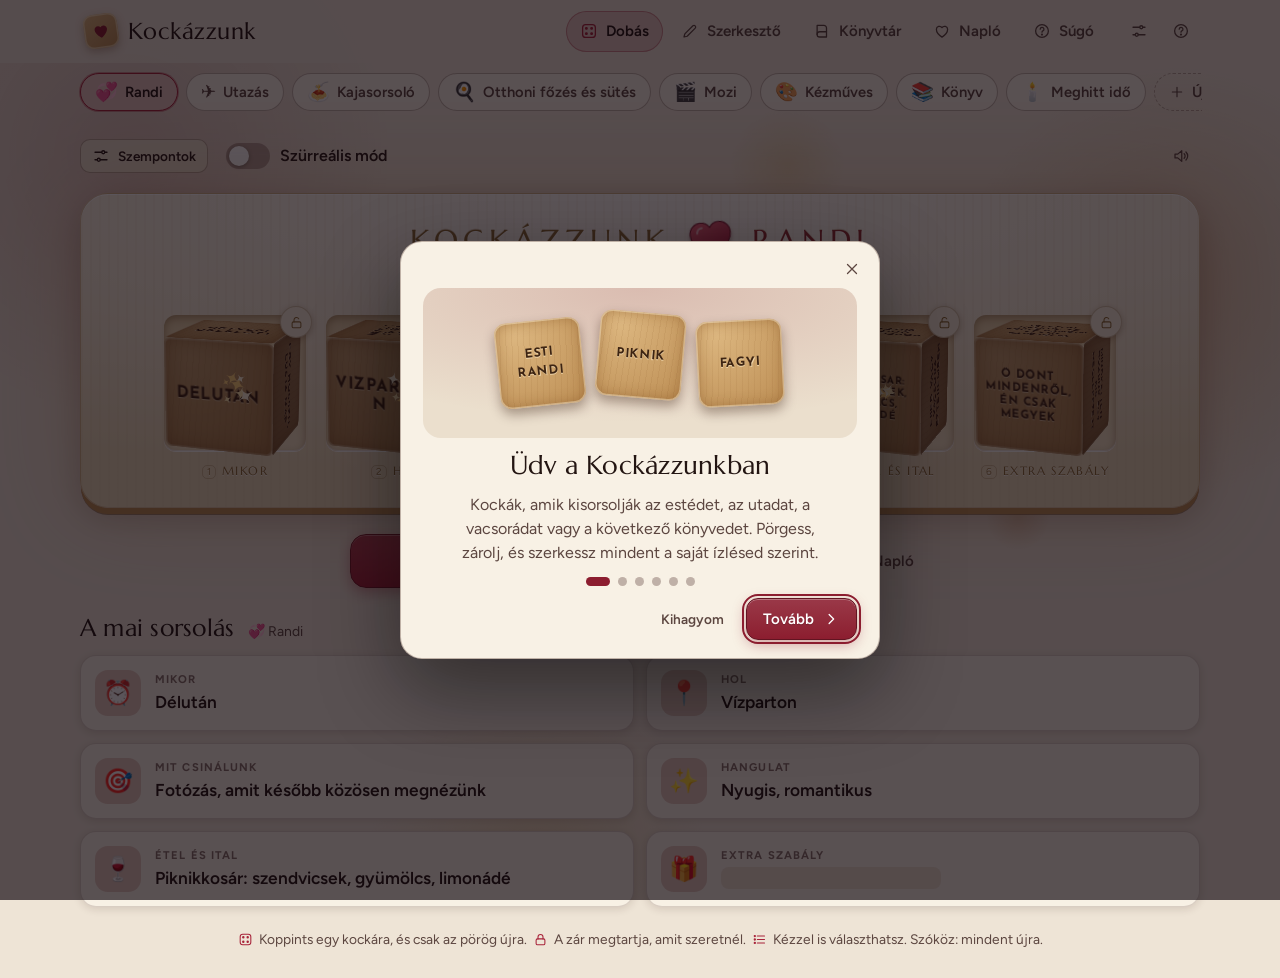
==== commit fe8d2b1b: "v14: üvegablak-lámpák a termékfotókból (csillagos vár, rózsák, lángoló kard), éles könyvek telefonon" ====
--- a/latest/index.html
+++ b/latest/index.html
@@ -793,49 +793,38 @@
 @keyframes lnFlicker { 0%, 100% { transform: none; } 12% { transform: skewX(5deg) scaleY(1.08); } 26% { transform: skewX(-4deg) scale(.94, .9); } 40% { transform: skewX(3deg) scaleY(1.06); } 54% { transform: skewX(-5deg) scale(.96, .94); } 70% { transform: skewX(2deg) scaleY(1.04); } 84% { transform: skewX(-1.5deg); } }
 @keyframes lnFlickG { 0%, 100% { opacity: 1; } 26% { opacity: .78; } 54% { opacity: .85; } 70% { opacity: 1; } }
 
-/* --- üvegablak-panelek --- */
-.gl-svg .d-halo { opacity: 1; transform-origin: 50px 84px; transition: opacity .8s; }
+/* --- üvegablak-lámpák (a nyomat a fotókból; a jelenetek: csillagos vár / rózsák / lángoló kard) --- */
+.gl-svg .d-halo { opacity: 1; transform-box: fill-box; transform-origin: center; transition: opacity .8s; }
 .gl-svg .d-dim { opacity: 0; transition: opacity .7s; }
-.gl-svg .d-back { transition: opacity .7s; }
-.gl-svg .d-led { transition: opacity .4s; }
-.is-off .gl-svg .d-halo { opacity: 0; } .is-off .gl-svg .d-back { opacity: 0; } .is-off .gl-svg .d-dim { opacity: .8; } .is-off .gl-svg .d-led { opacity: .12; }
+.gl-svg .d-ledge { transition: opacity .5s; }
+.is-off .gl-svg .d-halo { opacity: 0; } .is-off .gl-svg .d-dim { opacity: .84; } .is-off .gl-svg .d-ledge { opacity: .1; }
 .gl-svg .d-sw { cursor: pointer; }
-.gl-svg .d-bfly { transform-origin: 60px 35px; }
-.gl-svg .d-wl, .gl-svg .d-wr { transform-origin: 0 0; }
-.gl-svg .d-rose { transform-origin: 50px 90px; }
-.gl-svg .d-petal { opacity: 0; transform-origin: 59px 74px; }
-.gl-svg .d-star, .gl-svg .d-heart { transform-box: fill-box; transform-origin: center; }
-.gl-svg .d-heart, .gl-svg .d-shoot { opacity: 0; }
+.gl-svg .d-twk, .gl-svg .d-meteor, .gl-svg .d-glint, .gl-svg .d-flame, .gl-svg .d-ember { opacity: 0; }
+.gl-svg .d-twk, .gl-svg .d-ember, .gl-svg .d-flame { transform-box: fill-box; transform-origin: center; }
 .is-lit .gl-svg .d-halo { animation: glHalo .9s ease-out; }
 .is-dark .gl-svg .d-halo { animation: none; }
 @keyframes glHalo { 0% { transform: scale(.88); } 40% { transform: scale(1.12); } 100% { transform: scale(1); } }
-@keyframes glHalo2 { 0%, 100% { transform: scale(1); } 30%, 60% { transform: scale(1.12); } }
-
-/* rózsa: pillangó + szirom */
-.is-flap .gl-svg .d-wl, .is-flap .gl-svg .d-wr { animation: glFlap .3s ease-in-out 3; }
-.is-bloom .gl-svg .d-wl, .is-bloom .gl-svg .d-wr { animation: glFlap .28s ease-in-out 11; }
-.is-bloom .gl-svg .d-bfly { animation: glFly 3s ease-in-out; }
-.is-bloom .gl-svg .d-petal { animation: glPetal 3s ease-in; }
-.is-bloom .gl-svg .d-rose { animation: glRose 1.6s ease-in-out; }
-.is-bloom .gl-svg .d-halo { animation: glHalo2 1.6s ease-in-out; }
-@keyframes glFlap { 0%, 100% { transform: scaleX(1); } 50% { transform: scaleX(.18); } }
-@keyframes glFly { 0%, 100% { transform: none; } 14% { transform: translate(-9px, -8px) rotate(-14deg); } 34% { transform: translate(-22px, 4px) rotate(9deg); } 54% { transform: translate(-6px, 24px) rotate(-8deg) scale(1.08); } 74% { transform: translate(8px, 12px) rotate(10deg); } 90% { transform: translate(2px, 2px) rotate(-3deg); } }
-@keyframes glPetal { 0%, 14% { opacity: 0; transform: none; } 18% { opacity: 1; transform: none; } 55% { opacity: 1; transform: translate(-10px, 26px) rotate(120deg); } 100% { opacity: 0; transform: translate(-6px, 66px) rotate(250deg); } }
-@keyframes glRose { 0%, 100% { transform: none; } 30% { transform: scale(1.05); } 55% { transform: scale(.985); } 75% { transform: scale(1.02); } }
-
-/* vár: hullócsillag + szív + csillagok */
-.is-wish .gl-svg .d-shoot { animation: glShoot 1.5s .1s ease-in; }
-.is-wish .gl-svg .d-heart { animation: glHeart 2.4s .8s ease-out; }
-.is-wish .gl-svg .d-star { animation: glTwink 1.4s ease-in-out; }
-.is-wish .gl-svg .st2 { animation-delay: .15s; } .is-wish .gl-svg .st3 { animation-delay: .3s; } .is-wish .gl-svg .st4 { animation-delay: .45s; } .is-wish .gl-svg .st5 { animation-delay: .6s; } .is-wish .gl-svg .st6 { animation-delay: .75s; }
-.is-wish .gl-svg .d-win { animation: glWin 2.4s ease-in-out; }
+@keyframes glHalo2 { 0%, 100% { transform: scale(1); } 30%, 60% { transform: scale(1.1); } }
+
+/* csillagos vár: hullócsillagok (jobbfelülről balra le, mint a nyomaton) + megcsillanó csillagok */
+.is-wish .gl-svg .d-meteor { animation: glMeteor 1.25s ease-in both; }
+.is-wish .gl-svg .m1 { animation-delay: .35s; } .is-wish .gl-svg .m2 { animation-delay: .75s; }
+.is-wish .gl-svg .d-twk, .is-twinkle .gl-svg .d-twk { animation: glTwk 1.1s var(--dl, 0s) ease-in-out both; }
 .is-wish .gl-svg .d-halo { animation: glHalo2 1.8s ease-in-out; }
-.is-twinkle .gl-svg .d-star { animation: glTwink 1.1s ease-in-out; }
-.is-twinkle .gl-svg .st2 { animation-delay: .2s; } .is-twinkle .gl-svg .st3 { animation-delay: .5s; } .is-twinkle .gl-svg .st4 { animation-delay: .1s; } .is-twinkle .gl-svg .st5 { animation-delay: .65s; } .is-twinkle .gl-svg .st6 { animation-delay: .35s; }
-@keyframes glShoot { 0% { opacity: 0; transform: translate(-16px, -10px); } 12% { opacity: 1; } 70% { opacity: 1; transform: translate(34px, 22px); } 100% { opacity: 0; transform: translate(46px, 30px); } }
-@keyframes glHeart { 0% { opacity: 0; transform: translateY(6px) scale(.4); } 25% { opacity: 1; transform: translateY(-2px) scale(1.2); } 45% { transform: translateY(-4px) scale(1); } 80% { opacity: 1; transform: translateY(-9px) scale(1.04); } 100% { opacity: 0; transform: translateY(-14px) scale(1); } }
-@keyframes glTwink { 0%, 100% { transform: none; opacity: 1; } 40% { transform: scale(1.55) rotate(20deg); } 70% { transform: scale(.8); opacity: .75; } }
-@keyframes glWin { 0%, 100% { opacity: 1; } 20% { opacity: .45; } 40% { opacity: 1; } 60% { opacity: .55; } 80% { opacity: 1; } }
+@keyframes glMeteor { 0% { opacity: 0; transform: translate(0, 0); } 12% { opacity: 1; } 75% { opacity: 1; } 100% { opacity: 0; transform: translate(-150px, 230px); } }
+@keyframes glTwk { 0%, 100% { opacity: 0; transform: scale(.3); } 45% { opacity: 1; transform: scale(1.5); } 70% { opacity: .5; transform: scale(.9); } }
+
+/* rózsák: fényfoltsáv fut végig a fényes nyomaton */
+.is-glint .gl-svg .d-glint { animation: glGlint 1.7s ease-in-out both; }
+.is-glint .gl-svg .d-halo { animation: glHalo2 1.7s ease-in-out; }
+@keyframes glGlint { 0% { opacity: 0; transform: translateX(0) skewX(-16deg); } 15%, 80% { opacity: 1; } 100% { opacity: 0; transform: translateX(860px) skewX(-16deg); } }
+
+/* lángoló kard: a láng fellobban, a szikrák felszállnak */
+.is-blaze .gl-svg .d-flame, .is-flick .gl-svg .d-flame { animation: glFlame 1.5s var(--dl, 0s) ease-in-out both; }
+.is-blaze .gl-svg .d-ember { animation: glEmber 2.3s var(--dl, 0s) ease-out both; }
+.is-blaze .gl-svg .d-halo { animation: glHalo2 1.8s ease-in-out; }
+@keyframes glFlame { 0%, 100% { opacity: 0; transform: scale(.7); } 20% { opacity: 1; transform: scale(1.18, 1.3); } 40% { opacity: .75; transform: scale(.95, .9); } 60% { opacity: 1; transform: scale(1.08, 1.16); } 80% { opacity: .85; transform: scale(1, 1.02); } }
+@keyframes glEmber { 0% { opacity: 0; transform: translate(0, 0) scale(1); } 12% { opacity: 1; } 100% { opacity: 0; transform: translate(var(--dx), var(--dy)) scale(.3); } }
 
 /* --- repülő sárkány + füstoszlop (2D kép; a rétegek a rajz csoportjai) --- */
 .fd-svg .fd-wingF { transform-box: view-box; transform-origin: 62px 171px; }
@@ -5096,155 +5085,137 @@
 registerSet({ id: 'lampas', name: 'Gyertyás lámpás', desc: 'Vaskeretes lámpás égő gyertyával. Elfújhatod, és újra meggyújthatod; az állapota megmarad.', tip: 'Fújd el, aztán gyújtsd meg újra!', parts: [{ type: 'lampas', at: 'end' }] });
 
 
-/* ===== Díszek: üvegablak-hatású, hátulról megvilágított íves panelek (saját rajz) =====
-   "Rózsa és pillangó" és "Csillagos vár" panel. Az üveg ólomkeretes mozaik (determinisztikus, minden példány azonos). Az alján egy kapcsoló: fel/le kapcsolja a háttérfényt (mentődik).
-   Az üvegre kattintva: ha sötét, felkapcsol; ha világít, lejátssza a jelenetét (rózsa: pillangó repül, szirom hull; vár: hullócsillag, szív). */
+/* ===== Üvegablak-lámpák: a nyomatok (a referencia-fotókból kivágva, a panel külső kontúrjára maszkolva) – GENERÁLT: tools/make-glass.py ===== */
 'use strict';
 
-const GL_LEAD = '#17110f';
-const glHsl = (h, s, l) => 'hsl(' + Math.round(h) + ' ' + Math.round(s) + '% ' + Math.round(l) + '%)';
+/* w,h: a panel mérete a fotó pixeleiben (a 3D modell egysége); rise: az ív magassága az oldalak ívkezdetétől a csúcsig; iw,ih: a kép pixelmérete; stars: a fényes pontok [u balról, v fentről] */
+const GL_ART = {
+  night: { w: 412, h: 762, rise: 300, iw: 618, ih: 1143, stars: [[0.612, 0.264], [0.735, 0.315], [0.604, 0.115], [0.65, 0.186], [0.796, 0.264], [0.488, 0.247], [0.718, 0.215], [0.568, 0.238], [0.512, 0.29], [0.296, 0.264], [0.527, 0.273], [0.493, 0.27], [0.231, 0.197], [0.379, 0.227], [0.529, 0.379], [0.549, 0.34], [0.172, 0.291], [0.59, 0.336], [0.648, 0.373], [0.859, 0.312], [0.578, 0.304], [0.454, 0.349]], src: "[data-uri]" },
+  rose: { w: 387, h: 757, rise: 272, iw: 580, ih: 1135, src: "[data-uri]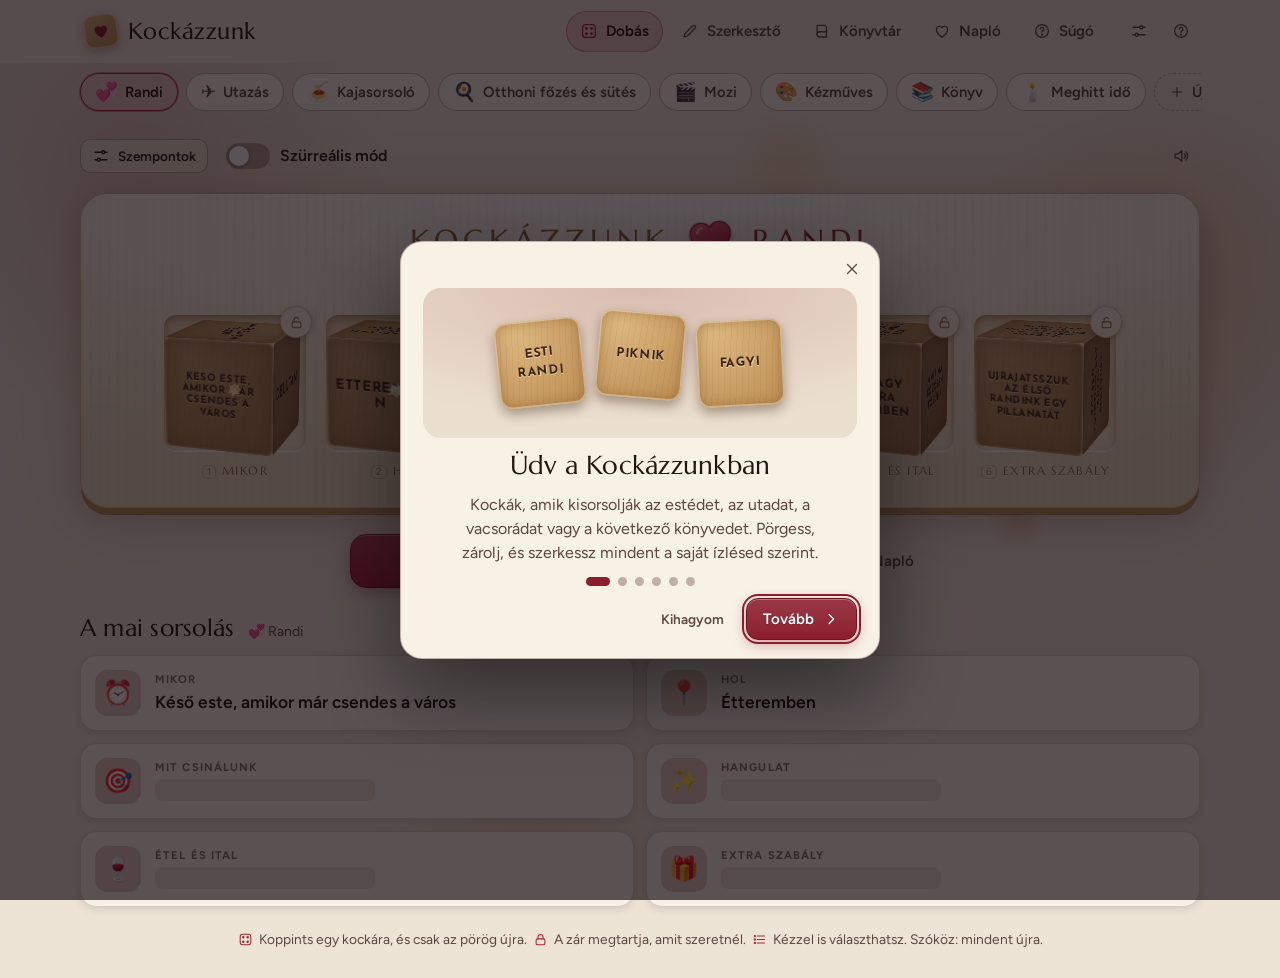
==== commit d71b10a8: "v15: gyorsabb 3D polc (1024-es árnyék, ritkított árnyék-frissítés, csendes lámpa-animációk, 60 fps k" ====
--- a/latest/index.html
+++ b/latest/index.html
@@ -5996,14 +5996,19 @@
     return /SwiftShader|llvmpipe|Software|Basic Render|Intel(?!.*\bArc\b)/i.test(n) ? 'weak' : 'ok';
   } catch (e) { return 'ok'; }
 }
+/* a minőség kézi választása (Beállítások): 'auto' (alap, a lassúság-őrrel) | 'high' (éles: telefonon 2×, asztalin 1,5× felbontás, 2048-as árnyék) | 'fast' (gyors: 1× felbontás, olcsó árnyék, parallax nélkül) */
+const l3Pref = () => S.settings.q3d === 'high' || S.settings.q3d === 'fast' ? S.settings.q3d : 'auto';
+/* a lassúság-őr által megtanult fokozat eszközönként (nem része a mentésnek), 7 napig él: a következő látogatáskor már a megfelelő szinten indul, nem kell újra végigszenvedni */
+function l3LoadDeg() { try { const o = JSON.parse(localStorage.getItem('kockazzunk.l3deg') || 'null'); return o && o.d > 0 && Date.now() - o.t < 7 * 864e5 ? 1 : 0; } catch (e) { return 0; } }
+function l3SaveDeg(d) { try { if (d > 0) localStorage.setItem('kockazzunk.l3deg', JSON.stringify({ d: Math.min(1, d), t: Date.now() })); else localStorage.removeItem('kockazzunk.l3deg'); } catch (e) { } }
 /* ---------- színtér ---------- */
 function l3Init() {
   if (L3.r) return true;
   const T = THREE;
   try {
     const cv = document.createElement('canvas'); cv.id = 'l3'; cv.setAttribute('aria-hidden', 'true'); document.body.insertBefore(cv, $('#app'));
-    const lowq = !!window.__L3_LOWQ, cls = lowq ? 'ok' : l3GpuClass(), weak = cls === 'weak', r = new T.WebGLRenderer({ canvas: cv, antialias: !lowq && !weak, alpha: true, powerPreference: 'high-performance' });
-    L3.lowq = lowq; L3.weak = weak; L3.mobile = cls === 'mobile'; if (weak) L3.deg = Math.max(L3.deg || 0, 1);
+    const lowq = !!window.__L3_LOWQ, cls = lowq ? 'ok' : l3GpuClass(), weak = cls === 'weak', r = new T.WebGLRenderer({ canvas: cv, antialias: !lowq && !weak && l3Pref() !== 'fast', alpha: true, powerPreference: 'high-performance' });
+    L3.lowq = lowq; L3.weak = weak; L3.mobile = cls === 'mobile'; L3.deg = Math.max(L3.deg || 0, weak || l3Pref() === 'fast' ? 1 : 0, lowq ? 0 : l3LoadDeg());
     r.setClearColor(0x000000, 0); r.outputEncoding = T.sRGBEncoding; r.toneMapping = T.ACESFilmicToneMapping; r.toneMappingExposure = 1.0;
     r.shadowMap.enabled = true; r.shadowMap.type = T.VSMShadowMap; r.shadowMap.autoUpdate = false; r.setScissorTest(true);
     L3.cv = cv; L3.r = r; L3.scene = new T.Scene(); L3.cam = new T.PerspectiveCamera(L3K.FOV, 1, 10, 6000); L3.ray = new T.Raycaster();
@@ -6024,16 +6029,20 @@
     return true;
   } catch (e) { console.error(e); L3.st = 'failed'; return false; }
 }
-/* minőségi fokozat: 0 = alap (asztali gépen felbontás ≤ 1,25×, 2048-as árnyék; telefonon/táblán a kijelző élessége, legfeljebb 2×), 1 = 1× (telefonon 1,5×) és 1024-es árnyék (gyenge GPU-n ez az induló), 2 = vészfék: 0,75×, 512-es árnyék és lapos képként rajzolt díszek */
+/* minőségi fokozat: 0 = alap (telefonon/táblán 1,5×, asztali gépen ≤ 1,25× felbontás, 1024-es árnyék), 1 = 1× (telefonon 1,25×) és 512-es árnyék (gyenge GPU-n / „Gyors” módban ez az induló),
+   2 = vészfék: 0,75×, 512-es árnyék és lapos képként rajzolt díszek. „Éles” választással: telefonon (keskeny nézet) 2×, asztali gépen 1,5× + 2048-as árnyék. */
 function l3PixelRatio() {
-  const vw = innerWidth, d = L3.deg || 0, dpr = devicePixelRatio || 1;
-  return L3.lowq ? 1 : d >= 2 ? 0.75 : d === 1 ? (L3.mobile ? Math.min(dpr, 1.5) : 1) : Math.min(dpr, L3.mobile ? (vw < 700 ? 2 : 1.5) : vw < 700 ? 1.5 : 1.25);
+  const vw = innerWidth, d = L3.deg || 0, dpr = devicePixelRatio || 1, hi = l3Pref() === 'high';
+  if (L3.lowq) return 1;
+  if (d >= 2) return 0.75;
+  if (d === 1) return L3.mobile ? Math.min(dpr, 1.25) : 1;
+  return Math.min(dpr, L3.mobile ? (hi && vw < 700 ? 2 : 1.5) : hi ? 1.5 : vw < 700 ? 1.5 : 1.25);
 }
 function l3Quality() {
   const r = L3.r; if (!r) return;
   const vw = innerWidth, vh = innerHeight, d = L3.deg || 0, pr = l3PixelRatio();
   r.setPixelRatio(pr); r.setSize(vw, vh, false);
-  const sh = L3.key && L3.key.shadow, sm = L3.lowq || d >= 2 ? 512 : d === 1 || Math.min(vw, vh) < 700 ? 1024 : 2048;
+  const sh = L3.key && L3.key.shadow, sm = L3.lowq || d >= 1 ? 512 : l3Pref() === 'high' && !L3.mobile ? 2048 : 1024;
   if (sh && sh.mapSize.x !== sm) { sh.mapSize.set(sm, sm); if (sh.map) { sh.map.dispose(); sh.map = null; } }
   if (sh) { sh.radius = 9 * sm / 2048; sh.blurSamples = sm >= 2048 ? 12 : 8; }
   L3.sd = true;
@@ -6063,7 +6072,7 @@
   g.box(K.SIDE - 5, -Hc, -D + 6, W - K.SIDE + 5, -(K.TOPH + levels * lh), 5, plinth); g.box(K.SIDE - 8, -Hc, -D + 6, K.SIDE - 2, -Hc + 6, 5, plinth); g.box(W - K.SIDE + 2, -Hc, -D + 6, W - K.SIDE + 8, -Hc + 6, 5, plinth);   // lábazat
   [[0, 0], [W - 3, 0]].forEach(p => g.box(p[0], -Hc + K.PLINTH, -1, p[0] + 3, -K.TOPH, 1.6, l3Col('#86583a')));   // élléc a szélén
   const mat = new T.MeshStandardMaterial({ map: l3Wood(), bumpMap: l3Wood(), bumpScale: 1.4, vertexColors: true, roughness: 0.6, metalness: 0, envMapIntensity: 0.55 });
-  const m = new T.Mesh(g.build(), mat); m.castShadow = m.receiveShadow = true; return m;
+  const m = new T.Mesh(g.build(), mat); m.castShadow = m.receiveShadow = true; m.renderOrder = 20; return m;   // a szekrény az utolsó átlátszatlan rajzolás: a könyvek által takart részére a mélységteszt már nem engedi a drága árnyalást
 }
 
 /* ---------- könyv ---------- */
@@ -6163,7 +6172,7 @@
   cam.position.set(sx + L3.par.x, sy + L3.par.y, dist); cam.lookAt(sx, sy, 0); cam.near = dist * 0.25; cam.far = dist + 1600; cam.updateProjectionMatrix(); cam.updateMatrixWorld();
   return { cb: cb, sx: sx, sy: sy, vw: vw, vh: vh };
 }
-function l3Render() {
+function l3Render(anim) {   // anim: animáció közben hívva → az árnyék-térkép legfeljebb ~20 Hz-en frissül (a puha árnyék ezt nem mutatja meg, a képkocka kb. fele-harmada az árnyék-rajzolás)
   if (L3.hold) return;   // egy ráközelítés (pl. book nook) saját vásznon rajzol, közben a polc áll
   const r = L3.r, c = l3Cam(), x0 = Math.max(0, c.cb.left - 30), x1 = Math.min(c.vw, c.cb.right + 90), y0 = Math.max(0, c.cb.top - 20), y1 = Math.min(c.vh, c.cb.bottom + 130);
   r.setScissorTest(false); r.clear(); r.setScissorTest(true);
@@ -6171,15 +6180,20 @@
   r.setScissor(x0, c.vh - y1, x1 - x0, y1 - y0);
   const key = L3.key, half = Math.hypot(c.vw, c.vh) * 0.72, SN = 96, qx = Math.round(c.sx / SN) * SN, qy = Math.round(c.sy / SN) * SN, kk = qx + ',' + qy + ',' + Math.round(half);
   if (kk !== L3.sdK) {   // az árnyék-kamera 96 px-es rácson ugrik (a keret ≥ 0,2·átló ráhagyással), így görgetéskor nem kell újrarajzolni az árnyékot
-    L3.sdK = kk; L3.sd = true; const tgt = new THREE.Vector3(qx, qy, -70), dir = new THREE.Vector3(-0.3, 0.66, 1).normalize();
+    L3.sdK = kk; L3.sd = true; L3.sdF = true; const tgt = new THREE.Vector3(qx, qy, -70), dir = new THREE.Vector3(-0.3, 0.66, 1).normalize();
     key.target.position.copy(tgt); key.position.copy(tgt).addScaledVector(dir, 1500); key.target.updateMatrixWorld();
     const sc = key.shadow.camera; sc.left = -half; sc.right = half; sc.top = half; sc.bottom = -half; sc.near = 200; sc.far = 3300; sc.updateProjectionMatrix();
   }
-  r.shadowMap.needsUpdate = !!L3.sd; L3.sd = false;
+  const nw = performance.now(); let upd = !!L3.sd;
+  if (upd && anim && !L3.sdF && L3.sdT && nw - L3.sdT < 50) upd = false;   // marad L3.sd = true: a következő képkocka (vagy a záró) frissíti
+  if (upd) { L3.sd = false; L3.sdF = false; L3.sdT = nw; }
+  r.shadowMap.needsUpdate = upd;
   r.render(L3.scene, L3.cam);
 }
 function l3Frame(now) {
-  L3.raf = 0; const dt = Math.min(0.12, L3.t ? (now - L3.t) / 1000 : 0.016); L3.t = now;
+  L3.raf = 0;
+  if (L3.tr && now - L3.tr < 12) { L3.raf = requestAnimationFrame(l3Frame); return; }   // legfeljebb ~60 fps: 120/144 Hz-es kijelzőn minden második képkockát hagyjuk ki (a GPU fele-harmada)
+  L3.tr = now; const dt = Math.min(0.12, L3.t ? (now - L3.t) / 1000 : 0.016); L3.t = now;
   let busy = false;
   const P = L3.par; if (Math.abs(P.tx - P.x) > 0.05 || Math.abs(P.ty - P.y) > 0.05) { const k = 1 - Math.pow(0.002, dt); P.x += (P.tx - P.x) * k; P.y += (P.ty - P.y) * k; busy = true; }
   if (L3.hq) { L3.hq = false; l3Hover(); }
@@ -6191,8 +6205,9 @@
     if (it.lt != null && Math.abs(lf - it.lf) > 0.05) { it.lf += (lf - it.lf) * (1 - Math.pow(0.0002, dt)); busy = true; l3Pose(it); }
   });
   if (DND.s && DND.s.l3 && DND.s.on) { l3DndStep(dt); busy = true; L3.sd = true; }
-  for (let i = L3.anims.length - 1; i >= 0; i--) { const a = L3.anims[i]; a.t += dt; const u = Math.min(1, a.t / a.d); a.fn(u, dt); busy = true; L3.sd = true; if (u >= 1) { L3.anims.splice(i, 1); if (a.done) a.done(); } }
-  l3Render(); l3Perf(now);
+  for (let i = L3.anims.length - 1; i >= 0; i--) { const a = L3.anims[i]; a.t += dt; const u = Math.min(1, a.t / a.d); a.fn(u, dt); busy = true; if (!a.q) L3.sd = true; if (u >= 1) { L3.anims.splice(i, 1); if (a.done) a.done(); } }
+  l3Render(busy); l3Perf(now);
+  if (L3.sd && !L3.hold) busy = true;   // függő (visszatartott) árnyék-frissítés: még egy képkocka
   if (busy) L3.raf = requestAnimationFrame(l3Frame); else { L3.t = 0; }
 }
 /* ---------- lassúság-őr: folyamatos animáció közben mért képkocka-idők; először csendben visszaveszünk (felbontás/árnyék), másodszor felajánljuk a 2D nézetet ---------- */
@@ -6201,13 +6216,13 @@
   const pf = L3.pf || (L3.pf = { last: 0, d: [] });
   if (pf.last && now - pf.last < 250) pf.d.push(now - pf.last);
   pf.last = now;
-  if (pf.d.length >= 30) { const d = pf.d.slice(2).sort((x, y) => x - y); pf.d = []; l3PerfEval(d[d.length >> 1], d[Math.floor(d.length * 0.9)]); }
+  if (pf.d.length >= 20) { const d = pf.d.slice(2).sort((x, y) => x - y); pf.d = []; l3PerfEval(d[d.length >> 1], d[Math.floor(d.length * 0.9)]); }
 }
 function l3PerfEval(med, p90) {
   const slow = med > 20 || p90 > 42;   // 60 Hz-en a 2 vsync-es (33 ms) képkocka már lassú
   L3.slow = slow ? (L3.slow || 0) + 1 : Math.max(0, (L3.slow || 0) - 1);
   if (L3.slow >= 2 && (L3.deg || 0) < 2) {   // 1–2. lépcső: csendes visszavétel (felbontás + árnyék)
-    L3.deg = (L3.deg || 0) + 1; L3.slow = 0; l3Quality(); if (L3.deg >= 2 && $('.lb.l3')) l3Sync(); else l3Inv(); return 'deg';
+    L3.deg = (L3.deg || 0) + 1; L3.slow = 0; l3SaveDeg(L3.deg); l3Quality(); if (L3.deg >= 2 && $('.lb.l3')) l3Sync(); else l3Inv(); return 'deg';
   }
   if (L3.slow >= 2 && L3.deg >= 2 && !S.settings.perf3dAsked) {   // 3. lépcső: egyszer rákérdezünk
     S.settings.perf3dAsked = true; persist(); L3.slow = 0;
@@ -6216,7 +6231,8 @@
   }
   return slow ? 'slow' : 'ok';
 }
-const l3Anim = (d, fn, done) => { L3.anims.push({ t: 0, d: d, fn: fn, done: done }); l3Inv(); };
+/* quiet = true: az animáció nem mozgat árnyékot vető geometriát (fény, csillogás, láng, emissive) → nem rajzoltatja újra az árnyék-térképet */
+const l3Anim = (d, fn, done, quiet) => { L3.anims.push({ t: 0, d: d, fn: fn, done: done, q: !!quiet }); l3Inv(quiet ? 'v' : undefined); };
 
 /* ---------- egér: hover, kattintás, fókusz ---------- */
 function l3PickHit(x, y) {
@@ -6366,7 +6382,8 @@
   wob: u => Math.sin(u * Math.PI * 6) * (1 - u)
 };
 function l3Seq() {   // sor.to(obj, {x: cél}, mp, könnyítés).wait(mp).call(fn).play()
-  const q = [], me = { dead: false };
+  const q = [], me = { dead: false, q: false };
+  me.quiet = () => { me.q = true; return me; };   // a lépések nem rajzoltatják újra az árnyékot (l3Anim quiet)
   me.to = (o, p, d, ez) => { q.push({ k: 'to', o: o, p: p, d: d, ez: l3Ease[ez || 'io'] }); return me; };
   me.wait = d => { q.push({ k: 'wait', d: d }); return me; };
   me.call = f => { q.push({ k: 'call', f: f }); return me; };
@@ -6376,9 +6393,9 @@
     const next = () => {
       if (me.dead) return; const s = q[i++]; if (!s) { if (done) done(); return; }
       if (s.k === 'call') { s.f(); next(); return; }
-      if (s.k === 'wait') { l3Anim(s.d, () => { }, next); return; }
+      if (s.k === 'wait') { l3Anim(s.d, () => { }, next, me.q); return; }
       const from = {}; for (const k in s.p) from[k] = s.o[k];
-      l3Anim(s.d, u => { if (me.dead) return; const v = s.ez(u); for (const k in s.p) s.o[k] = from[k] + (s.p[k] - from[k]) * v; if (s.o.__apply) s.o.__apply(); }, next);
+      l3Anim(s.d, u => { if (me.dead) return; const v = s.ez(u); for (const k in s.p) s.o[k] = from[k] + (s.p[k] - from[k]) * v; if (s.o.__apply) s.o.__apply(); }, next, me.q);
     };
     next(); return me;
   };
@@ -6506,10 +6523,10 @@
     blow() {
       ctl.stop();
       for (let i = 0; i < 6; i++) setTimeout(() => { if (L3.on) drParticle(root, 'smoke', new T.Vector3(0, 58 + i * 2, 0), { vx: (Math.random() - 0.3) * 6, vy: 18 + Math.random() * 8, vz: 0, life: 1.7, big: 0.7 }); }, 120 + i * 220);
-      ctl.seq = l3Seq().to(S, { lean: 0.5, flame: 0.0, fk: 0.2 }, 0.34, 'in').to(S, { lit: 0, lean: 0, fk: 0 }, 0.6, 'io').play();
+      ctl.seq = l3Seq().quiet().to(S, { lean: 0.5, flame: 0.0, fk: 0.2 }, 0.34, 'in').to(S, { lit: 0, lean: 0, fk: 0 }, 0.6, 'io').play();
     },
-    light() { ctl.stop(); S.lean = 0; ctl.seq = l3Seq().to(S, { flame: 1.25, lit: 1 }, 0.3, 'out').to(S, { flame: 1 }, 0.35, 'io').play(); },
-    idle() { if (it.d.off) return; l3Anim(1.7, u => { S.fk = kNoise(u * 14) * 0.7 * (1 - u * 0.6); S.__apply(); }, () => { S.fk = 0; S.__apply(); }); },
+    light() { ctl.stop(); S.lean = 0; ctl.seq = l3Seq().quiet().to(S, { flame: 1.25, lit: 1 }, 0.3, 'out').to(S, { flame: 1 }, 0.35, 'io').play(); },
+    idle() { if (it.d.off) return; l3Anim(1.7, u => { S.fk = kNoise(u * 14) * 0.7 * (1 - u * 0.6); S.__apply(); }, () => { S.fk = 0; S.__apply(); }, true); },
     stop() { if (ctl.seq) ctl.seq.stop(); }
   };
   return { grp: K.g, parts: parts, mats: kMatsAll(M), d: 70, ctl: ctl };
@@ -6661,11 +6678,11 @@
   const play = (mode, dur) => {   // mode 1 = jelenet (a kattintásra), 2 = csendes (idle: csak a csillanás/villódzás)
     const id = ++run; S.mode = mode; S.t = 0;
     l3Anim(dur, u => { if (id !== run) return; S.t = u * dur; S.env = Math.sin(Math.min(1, u * 1.04) * Math.PI) ** 0.6; S.pulse = mode === 1 ? Math.sin(u * Math.PI) : 0; S.__apply(); },
-      () => { if (id !== run) return; S.t = 0; S.env = 0; S.pulse = 0; S.mode = 0; S.__apply(); });
+      () => { if (id !== run) return; S.t = 0; S.env = 0; S.pulse = 0; S.mode = 0; S.__apply(); }, true);   // csendes: nem mozog árnyékot vető geometria → nincs árnyék-újrarajzolás
   };
   const ctl = {
     S: S, root: root,
-    lit(on) { ctl.stop(); ctl.seq = l3Seq().to(S, { lit: on ? 1 : 0 }, on ? 0.55 : 0.4, 'io').play(); if (on) setTimeout(() => { if (L3.on) ctl.scene(); }, 450); },
+    lit(on) { ctl.stop(); ctl.seq = l3Seq().quiet().to(S, { lit: on ? 1 : 0 }, on ? 0.55 : 0.4, 'io').play(); if (on) setTimeout(() => { if (L3.on) ctl.scene(); }, 450); },
     scene() { play(1, k === 'night' ? 3.3 : k === 'rose' ? 2.4 : 3.0); },
     idle() { if (it.d.off) return; play(2, k === 'night' ? 1.9 : k === 'rose' ? 2.0 : 1.7); },
     stop() { if (ctl.seq) ctl.seq.stop(); }
@@ -8341,6 +8358,12 @@
     [['auto', 'Automatikus', 'sliders'], ['light', 'Világos', 'sun'], ['dark', 'Sötét', 'moon']].map(x => h('button', { type: 'button', role: 'radio', 'aria-checked': st.appearance === x[0], class: 'chip' + (st.appearance === x[0] ? ' on' : ''), onclick: e => { st.appearance = x[0]; applyAppearance(); persist(); $$('.chip', e.currentTarget.parentNode).forEach(c => { c.classList.remove('on'); c.setAttribute('aria-checked', 'false'); }); e.currentTarget.classList.add('on'); e.currentTarget.setAttribute('aria-checked', 'true'); } }, ic(x[2], 16), x[1])));
   const sw = (label, key, desc, cb) => h('div', { class: 'set-row' }, h('label', { class: 'switch' }, h('input', { type: 'checkbox', checked: !!st[key], onchange: e => { st[key] = e.target.checked; persist(); if (cb) cb(e.target.checked); } }), h('span', { class: 'tr' }), h('span', null, label)), desc ? h('span', { class: 'hint' }, desc) : null);
   const chaos = h('input', { type: 'range', min: '0', max: '1', step: '0.05', value: String(st.chaos), 'aria-label': 'Káosz mértéke', oninput: e => { st.chaos = +e.target.value; persist(); } });
+  const q3 = h('select', { id: 'set-q3d', 'aria-label': '3D minőség', disabled: !l3GL(), onchange: e => {
+    const v = e.target.value; if (v === 'auto') delete st.q3d; else st.q3d = v; delete st.perf3dAsked; persist();
+    if (typeof L3 !== 'undefined') { L3.slow = 0; L3.deg = L3.weak || v === 'fast' ? 1 : 0; l3SaveDeg(0); if (L3.r) l3Quality(); }
+    if (typeof drawLibrary === 'function' && location.hash === '#polc') drawLibrary();
+  } }, [['auto', 'Automatikus (ajánlott)'], ['high', 'Éles (szebb, de igényesebb)'], ['fast', 'Gyors (akadozó gépen)']].map(o => h('option', { value: o[0] }, o[1])));
+  q3.value = st.q3d === 'high' || st.q3d === 'fast' ? st.q3d : 'auto';
   openModal({
     title: 'Beállítások', wide: true,
     body: [
@@ -8350,10 +8373,13 @@
         sw('Mozgás és animációk', 'motion', 'Kikapcsolva a kockák egyből a helyükre ugranak. A rendszer „csökkentett mozgás” beállítását mindig tiszteletben tartja.', () => applyMotionClasses()),
         sw('Kímélő mód', 'lite', 'Gyengébb gépen vagy telefonon, ha akadozik az oldal: rövidebb dobás, nincs háttérfény, nincsenek belépő animációk és konfetti.', () => applyMotionClasses())),
       h('div', { class: 'set-sec' }, h('h3', null, 'Könyvtár nézet'),
-        h('div', { class: 'set-row' }, h('label', { class: 'switch' }, h('input', { type: 'checkbox', checked: st.view3d !== false, disabled: !l3GL(), onchange: e => { st.view3d = e.target.checked; if (e.target.checked) { delete st.perf3dAsked; if (typeof L3 !== 'undefined') { L3.deg = L3.weak ? 1 : 0; L3.slow = 0; if (L3.r) l3Quality(); } } persist(); if (typeof drawLibrary === 'function' && location.hash === '#polc') drawLibrary(); } }), h('span', { class: 'tr' }), h('span', null, '3D könyvtár')),
+        h('div', { class: 'set-row' }, h('label', { class: 'switch' }, h('input', { type: 'checkbox', checked: st.view3d !== false, disabled: !l3GL(), onchange: e => { st.view3d = e.target.checked; if (e.target.checked) { delete st.perf3dAsked; if (typeof L3 !== 'undefined') { L3.deg = L3.weak || l3Pref() === 'fast' ? 1 : 0; L3.slow = 0; l3SaveDeg(0); if (L3.r) l3Quality(); } } persist(); if (typeof drawLibrary === 'function' && location.hash === '#polc') drawLibrary(); } }), h('span', { class: 'tr' }), h('span', null, '3D könyvtár')),
           h('span', { class: 'hint' }, l3GL() ? 'Valódi 3D polcok, könyvek és díszek fénnyel-árnyékkal. Gyengébb gépen kikapcsolva a gyorsabb 2D nézet látszik. Kímélő módban mindig 2D.' : 'Ez a böngésző nem támogatja a 3D-t (WebGL), ezért a 2D nézet látszik.')),
         h('div', { class: 'set-row' }, h('label', { class: 'switch' }, h('input', { type: 'checkbox', checked: !st.flatDecor, disabled: !l3GL(), onchange: e => { st.flatDecor = !e.target.checked; if (!st.flatDecor) delete st.flatDecor; persist(); if (typeof drawLibrary === 'function' && location.hash === '#polc') drawLibrary(); } }), h('span', { class: 'tr' }), h('span', null, 'Díszek 3D modellként')),
           h('span', { class: 'hint' }, 'Kikapcsolva a díszek lapos képként állnak a 3D polcon: sokkal gyorsabb, ha akadozik az oldal. A könyvek és a polc ettől még 3D. Egyszerre ' + MAX_DECOR + ' dísz állhat kint.'))),
+      h('div', { class: 'set-sec' }, h('h3', null, '3D minőség'),
+        h('div', { class: 'set-row' }, h('div', { class: 'field' }, h('label', { for: 'set-q3d' }, 'Könyvtár: felbontás és árnyék'), q3),
+          h('span', { class: 'hint', style: 'padding-left:0' }, 'Automatikus: az oldal méri a sebességet, és ha akadozik, magától visszavesz, a következő alkalomra is megjegyzi. Éles: nagyobb felbontás és finomabb árnyék, erősebb gépre. Gyors: kisebb felbontás, olcsó árnyék, nincs mélység-parallax. Az élsimítás átváltása az oldal újratöltése után lép életbe.'))),
       h('div', { class: 'set-sec' }, h('h3', null, 'Szürreális mód'),
         sw('Szürreális mód bekapcsolva', 'surreal', 'Váratlan, vicces opciók és szabályszegő párosítások is kijöhetnek.'),
         h('div', { class: 'field' }, h('label', null, 'Káosz mértéke'), chaos)),
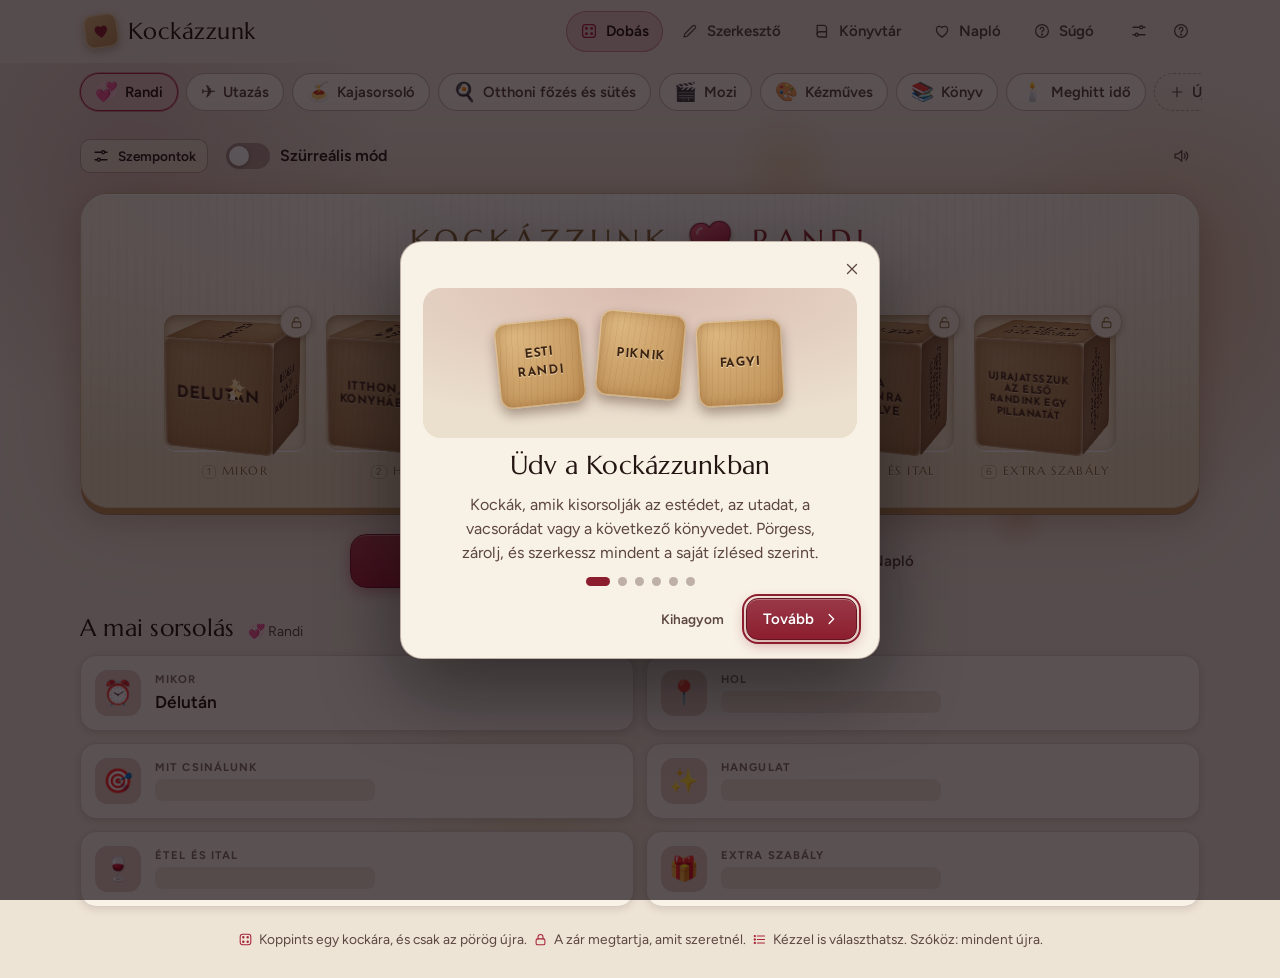
==== commit ad2e2b47: "v16: bronz sárkány-szobor (3D + 2D), díszlimit 3 (a 3 üvegablak-lámpa együtt kitehető) Co-Authored-B" ====
--- a/latest/index.html
+++ b/latest/index.html
@@ -4185,7 +4185,7 @@
   else if (missing.length) { const last = S.shelves[S.shelves.length - 1]; missing.forEach(id => last.ids.push(id)); }
   if (firstTime && !S.decor.length && window.__STARTER) { const st = starterDecor(); S.decor = st.decor; placeDecor(st.place, 0); }   // (csak a tesztek kérnek kezdő díszeket; az oldal díszek nélkül indul)
   if (S.adopted) { const n = S.adopted; S.adopted = 0; persist(); setTimeout(() => toast('Felkerült a valódi könyvespolc: ' + n + ' könyv, a fotók szerinti polcokkal. A régi példakönyvek lecserélődtek.'), 900); }
-  if (wiped) { persist(); setTimeout(() => toast('A díszek lekerültek a polcról. A Díszek gombbal egyet felrakhatsz (egyszerre csak egy lehet kint).'), 700); }
+  if (wiped) { persist(); setTimeout(() => toast('A díszek lekerültek a polcról. A Díszek gombbal akár ' + MAX_DECOR + '-at is felrakhatsz.'), 700); }
   const cut = trimDecor(); if (cut > 0) { persist(); setTimeout(() => toast('Egyszerre csak ' + MAX_DECOR + ' dísz lehet kint, a többi lekerült a polcról. A Díszek gombbal bármikor cserélhetsz.'), 600); }
 }
 const shelfOf = id => S.shelves.find(s => s.ids.indexOf(id) >= 0);
@@ -4809,7 +4809,7 @@
 
 /* ---------- modell: felvétel, törlés, kezdő díszek ---------- */
 /* a 3D polc sok díszt nem bír el (egy dísz 30–100 draw call): legfeljebb MAX_DECOR dísz lehet kint egyszerre */
-let MAX_DECOR = window.__MAX_DECOR || 1;   // egyszerre egy dísz (a tesztek az __MAX_DECOR-rel emelik)
+let MAX_DECOR = window.__MAX_DECOR || 3;   // egyszerre legfeljebb 3 dísz (a 3 üvegablak-lámpa együtt kitehető; a tesztek az __MAX_DECOR-rel emelik)
 const decorLeft = () => Math.max(0, MAX_DECOR - (Array.isArray(S.decor) ? S.decor.length : 0));
 function trimDecor() {   // a limit feletti díszeket levesszük (a polcok sorrendjében az első MAX_DECOR marad); visszaadja, hányat vett le
   if (!Array.isArray(S.decor) || S.decor.length <= MAX_DECOR) return 0;
@@ -4856,8 +4856,8 @@
   const list = h('div', { class: 'dc-list' }, DECOR_SETS.map(set => h('div', { class: 'dc-card panel' },
     decorPreviewEl(set),
     h('div', { class: 'dc-info' }, h('h3', null, set.name), h('p', { class: 'muted small' }, set.desc), h('p', { class: 'dc-tip small' }, ic('sparkle', 13), set.tip)),
-    btn((S.decor || []).length ? 'Csere erre' : 'Kirakom', { icon: 'plus', kind: 'primary sm', onclick: () => { if (!addDecorSet(set, shelfIdx)) { toast('Ez a készlet nem fér ki a polcra.'); return; } persist(); m.close(); drawLibrary(); toast(set.name + ' a polcon. Kattints rá!'); } }))));
-  const m = openModal({ title: 'Díszek a polcra', wide: true, cls: 'dc-modal', body: [h('p', { class: 'muted' }, 'Egy kis kiegészítő a polcra: rákattintva megmozdul. Hozzáadás után átrendezés módban a helyére húzhatod.'), h('p', { class: 'small dc-count' }, (S.decor || []).length ? 'Most kint van: ' + ((S.decor[0] && DECOR[S.decor[0].type]) ? DECOR[S.decor[0].type].name : 'egy dísz') + ' — az újjal lecseréled.' : 'Egyszerre egy dísz lehet kint, hogy az oldal gyors maradjon.'), h('div', { class: 'field dc-shelfsel' }, h('label', { for: 'dc-shelf' }, 'Melyik polcra kerüljön'), sel), list], actions: [{ label: 'Kész', kind: 'primary' }] });
+    btn((S.decor || []).length >= MAX_DECOR ? 'Csere erre' : 'Kirakom', { icon: 'plus', kind: 'primary sm', onclick: () => { if (!addDecorSet(set, shelfIdx)) { toast('Ez a készlet nem fér ki a polcra.'); return; } persist(); m.close(); drawLibrary(); toast(set.name + ' a polcon. Kattints rá!'); } }))));
+  const m = openModal({ title: 'Díszek a polcra', wide: true, cls: 'dc-modal', body: [h('p', { class: 'muted' }, 'Egy kis kiegészítő a polcra: rákattintva megmozdul. Hozzáadás után átrendezés módban a helyére húzhatod.'), h('p', { class: 'small dc-count' }, (S.decor || []).length ? 'Most kint van (' + S.decor.length + '/' + MAX_DECOR + '): ' + S.decor.map(d => DECOR[d.type] ? DECOR[d.type].name : 'dísz').join(', ') + (S.decor.length >= MAX_DECOR ? ' — az újjal a legrégebbit cseréled le.' : '.') : 'Egyszerre legfeljebb ' + MAX_DECOR + ' dísz lehet kint, hogy az oldal gyors maradjon.'), h('div', { class: 'field dc-shelfsel' }, h('label', { for: 'dc-shelf' }, 'Melyik polcra kerüljön'), sel), list], actions: [{ label: 'Kész', kind: 'primary' }] });
   return m;
 }
 function decorPopup(el) {
@@ -4871,7 +4871,7 @@
 
 
 /* ===== Díszek: fekvő sárkány a könyvhalmon (saját rajz; 3D-ben lib3d-dragons2.js) =====
-   Egész sárkány, három fekvő könyv tetején szunyókál. Orrbökés: összeráncolja a szemöldökét, füstöl; háromszor egymás után: tüzet okád.
+   Egész sárkány (v16: antik bronz-szobor, mint a 3D-s változat), három fekvő könyv tetején szunyókál. Orrbökés: összeráncolja a szemöldökét, füstöl; háromszor egymás után: tüzet okád.
    Máshova kattintva: dorombol (szívek). A pupilla követi az egeret, ritkán pislog, a farka megrezzen.
    Régebbi mentésekben a sárkány-pár (sarkany-fej + sarkany-farok) volt: a migráció az első fejet fekvő sárkánnyá alakítja, a farkat eldobja (lásd dragonMigrate). */
 'use strict';
@@ -4901,48 +4901,48 @@
       '<text x="' + (x + (w - 5) * 0.5) + '" y="' + (y + h * 0.63) + '" text-anchor="middle" font-family="Georgia,serif" font-weight="700" font-size="' + (h * 0.36) + '" fill="#e2c277" letter-spacing=".4">' + t + '</text></g>';
     const spine = [[70, 11.5, 5], [76.5, 17, 5.4], [83.5, 23.2, 5.6], [91, 27.8, 5.6], [99, 30, 5.4], [107, 30.2, 5.2], [115, 29.6, 5], [123, 29.8, 5], [131, 30.8, 5], [139, 32, 4.8], [147, 33.8, 4.6], [155, 36.2, 4.4], [164, 39.4, 4.2], [173, 42, 3.8], [182, 44, 3.4], [190, 46, 3], [197, 48.6, 2.6]]
       .map(q => 'M' + (q[0] - 2.3) + ' ' + (q[1] + 1.2) + 'L' + (q[0] + 1.3) + ' ' + (q[1] - q[2]) + 'L' + (q[0] + 2.6) + ' ' + (q[1] + 1.2) + 'Z').join('');
-    const bone = '#241512', tip = '#cdbb92', claw = (x, y) => '<path d="M' + x + ' ' + (y - 1.4) + 'l-2.2 1.6l.4 1.2l2.4 -.8z" fill="#eadcc0" stroke="rgba(30,15,10,.7)" stroke-width=".35"/>';
+    const bone = '#3a2c16', tip = '#cdbb92', claw = (x, y) => '<path d="M' + x + ' ' + (y - 1.4) + 'l-2.2 1.6l.4 1.2l2.4 -.8z" fill="#eadcc0" stroke="rgba(30,15,10,.7)" stroke-width=".35"/>';
     return '<svg class="dc-svg dl-svg" viewBox="0 -23 210 123" xmlns="http://www.w3.org/2000/svg" aria-hidden="true" focusable="false"><defs>' +
-      '<linearGradient id="lg' + u + '" x1="0" y1="0" x2="0" y2="1"><stop offset="0" stop-color="#150709"/><stop offset=".3" stop-color="#4a0a12"/><stop offset=".62" stop-color="#7c1119"/><stop offset=".88" stop-color="#8e3a1b"/><stop offset="1" stop-color="#6e3c1d"/></linearGradient>' +
-      '<linearGradient id="lm' + u + '" x1="0" y1="0" x2="1" y2="1"><stop offset="0" stop-color="#2a0710"/><stop offset=".55" stop-color="#6a0f1d"/><stop offset="1" stop-color="#9a1a28"/></linearGradient>' +
+      '<linearGradient id="lg' + u + '" x1="0" y1="0" x2="0" y2="1"><stop offset="0" stop-color="#151a10"/><stop offset=".3" stop-color="#3a2c16"/><stop offset=".62" stop-color="#5a4424"/><stop offset=".88" stop-color="#7c6434"/><stop offset="1" stop-color="#7c6434"/></linearGradient>' +
+      '<linearGradient id="lm' + u + '" x1="0" y1="0" x2="1" y2="1"><stop offset="0" stop-color="#1f1c10"/><stop offset=".55" stop-color="#54421f"/><stop offset="1" stop-color="#8a7440"/></linearGradient>' +
       '<linearGradient id="lh' + u + '" x1="0" y1="1" x2="1" y2="0"><stop offset="0" stop-color="' + bone + '"/><stop offset=".55" stop-color="#4a3a2c"/><stop offset="1" stop-color="' + tip + '"/></linearGradient>' +
-      '<linearGradient id="lv' + u + '" x1="0" y1="0" x2="1" y2="0"><stop offset="0" stop-color="#7a4a26"/><stop offset="1" stop-color="#5a331a"/></linearGradient>' +
+      '<linearGradient id="lv' + u + '" x1="0" y1="0" x2="1" y2="0"><stop offset="0" stop-color="#7c6434"/><stop offset="1" stop-color="#5e4a26"/></linearGradient>' +
       '<radialGradient id="le' + u + '" cx=".4" cy=".4" r=".75"><stop offset="0" stop-color="#ffe9a0"/><stop offset=".5" stop-color="#e79a1c"/><stop offset="1" stop-color="#8a3d0a"/></radialGradient>' +
       '<pattern id="lp' + u + '" width="3.4" height="2.9" patternUnits="userSpaceOnUse"><path d="M0 2.9Q1.7 .4 3.4 2.9M-1.7 1.45Q0 -1 1.7 1.45M1.7 1.45Q3.4 -1 5.1 1.45" fill="none" stroke="rgba(0,0,0,.3)" stroke-width=".45"/></pattern>' +
       '<clipPath id="lk' + u + '"><circle cx="57" cy="3" r="3.800"/></clipPath><clipPath id="lc' + u + '"><circle cx="57" cy="3" r="3.3"/></clipPath><clipPath id="lb' + u + '"><path id="lbp' + u + '" d="M70 12C78 22 86 30 100 32C118 31 140 32 158 37C175 41 195 43 205 50C210 54 209 59 203 60C190 61 170 60 158 58C150 62 135 63.500 118 63.500L66 63.500C60 63 57 58 56 50C54 38 50 26 49 15C52 12 62 10 70 12Z"/></clipPath></defs>' +
       '<ellipse cx="104" cy="99" rx="104" ry="3.2" fill="rgba(0,0,0,.45)"/>' +
       book(0, 86, 207, 14, '#7a1e2a', '#5e1520', 'A SÁRKÁNY KÖNYVE') + book(3.500, 75.500, 199, 10.500, '#2a2d4d', '#1d2038', 'ÉJFÉLI MESÉK') + book(12, 64, 196, 11.500, '#5a4028', '#40301c', 'SÖTÉT LÁNGOK') +
       /* túlsó szárny (a test mögött, sötétebb) */
-      '<path d="M104 32L112 -2Q128 0 144 8Q152 14 150 24Q140 20 134 26Q126 22 118 30Z" fill="#2c0810" ' + O + '/>' +
+      '<path d="M104 32L112 -2Q128 0 144 8Q152 14 150 24Q140 20 134 26Q126 22 118 30Z" fill="#1f1c10" ' + O + '/>' +
       /* test + nyak + farok */
       '<path d="M70 12C78 22 86 30 100 32C118 31 140 32 158 37C175 41 195 43 205 50C210 54 209 59 203 60C190 61 170 60 158 58C150 62 135 63.500 118 63.500L66 63.500C60 63 57 58 56 50C54 38 50 26 49 15C52 12 62 10 70 12Z" ' + fx + ' ' + O + '/>' +
       '<g clip-path="url(#lb' + u + ')"><rect x="40" y="0" width="175" height="70" fill="url(#lp' + u + ')"/>' +
       /* has-lemezek: a nyak elején és a has alatt */
-      '<path d="M48 14C49 28 53 40 58 50C60 56 62 60 67 64L84 64C74 58 66 52 61 44C56 36 54 26 53 15Z" fill="url(#lv' + u + ')"/><path d="M66 64C90 65 130 65 152 61L152 56C130 60 92 61 66 58Z" fill="url(#lv' + u + ')"/><path d="M158 58C176 60 192 61 205 58L205 55C192 57 176 56 160 53Z" fill="#6e3c1d" opacity=".85"/>' +
+      '<path d="M48 14C49 28 53 40 58 50C60 56 62 60 67 64L84 64C74 58 66 52 61 44C56 36 54 26 53 15Z" fill="url(#lv' + u + ')"/><path d="M66 64C90 65 130 65 152 61L152 56C130 60 92 61 66 58Z" fill="url(#lv' + u + ')"/><path d="M158 58C176 60 192 61 205 58L205 55C192 57 176 56 160 53Z" fill="#7c6434" opacity=".85"/>' +
       '<path d="M49.500 20h4M50.500 26h4.400M52 32h4.600M54 38h4.600M56 44h4.800M58 50h5M60.500 56h5.500M70 59.500h2M80 61h2M90 61.500h2M100 61.500h2M110 61.500h2M120 61h2M130 60.500h2M140 60h2" stroke="rgba(30,14,6,.55)" stroke-width=".7"/>' +
-      '<ellipse cx="127" cy="49" rx="21" ry="12.500" fill="rgba(255,120,90,.07)"/><path d="M104 38Q130 33 154 41" fill="none" stroke="rgba(255,200,170,.1)" stroke-width="2.500"/></g>' +
-      '<path d="' + spine + '" fill="#17090b" ' + O + '/>' +
+      '<ellipse cx="127" cy="49" rx="21" ry="12.500" fill="rgba(255,215,140,.07)"/><path d="M104 38Q130 33 154 41" fill="none" stroke="rgba(255,230,170,.1)" stroke-width="2.500"/></g>' +
+      '<path d="' + spine + '" fill="#15140a" ' + O + '/>' +
       /* lábak: elöl, középen, hátul (tompa ujjak, krémszínű karmok) */
       '<path d="M58 46C56 55 59 60 61 63.500L82 63.500C79 59 80 52 82 47C75 43 64 42 58 46Z" ' + fx + ' ' + O + '/><path d="M60 63.500v-3M65 63.500v-3.500M70 63.500v-3.500M75 63.500v-3.500M80 63.500v-3" stroke="rgba(8,2,3,.6)" stroke-width=".5"/>' +
-      '<path d="M83 52C90 50 97 54 98 63.500L82 63.500C81 59 81 55 83 52Z" ' + fx + ' ' + O + '/><path d="M110 40C128 34 150 42 150 54C150 60 144 63.500 138 63.500L118 63.500C108 62 104 48 110 40Z" ' + fx + ' ' + O + '/><path d="M110 40C128 34 150 42 150 54" fill="none" stroke="rgba(255,150,120,.18)" stroke-width="1.600"/>' +
+      '<path d="M83 52C90 50 97 54 98 63.500L82 63.500C81 59 81 55 83 52Z" ' + fx + ' ' + O + '/><path d="M110 40C128 34 150 42 150 54C150 60 144 63.500 138 63.500L118 63.500C108 62 104 48 110 40Z" ' + fx + ' ' + O + '/><path d="M110 40C128 34 150 42 150 54" fill="none" stroke="rgba(255,220,150,.18)" stroke-width="1.600"/>' +
       [[62, 63], [67.500, 63.500], [73, 63.500], [89, 63.500], [93.500, 63.500], [98, 63], [126, 63.500], [132, 63.500], [138, 63.500]].map(q => claw(q[0] - 1.6, q[1])).join('') +
-      '<path d="M198 49C203 49 206 52 205 56" fill="none" stroke="rgba(8,2,3,.35)" stroke-width="1"/><path d="M205 51l4 5l-4 .6z" fill="#17090b" ' + O + '/>' +
+      '<path d="M198 49C203 49 206 52 205 56" fill="none" stroke="rgba(8,2,3,.35)" stroke-width="1"/><path d="M205 51l4 5l-4 .6z" fill="#15140a" ' + O + '/>' +
       /* közeli szárny: összehajtva a háton — felkar fel a csuklóig, onnan 4 ujj hátra, íves élű hártya */
       '<g class="d-wing"><path d="M96 31L90 -11L137 -2Q143 6 152 8Q154 15 161 19Q160 25 160 30Q154 28 148 33Q138 28 126 34Q114 28 100 31Z" fill="url(#lm' + u + ')" ' + O + '/>' +
-      '<path d="M90 -11L137 -2M90 -11L152 8M90 -11L161 19M90 -11L160 30" stroke="' + bone + '" stroke-width="1.400" stroke-linecap="round" fill="none"/><path d="M99 31C93 22 92 8 90 -11" fill="none" stroke="' + bone + '" stroke-width="2.600" stroke-linecap="round"/><path d="M99 31C93 22 92 8 90 -11" fill="none" stroke="rgba(255,190,150,.16)" stroke-width=".7"/>' +
+      '<path d="M90 -11L137 -2M90 -11L152 8M90 -11L161 19M90 -11L160 30" stroke="' + bone + '" stroke-width="1.400" stroke-linecap="round" fill="none"/><path d="M99 31C93 22 92 8 90 -11" fill="none" stroke="' + bone + '" stroke-width="2.600" stroke-linecap="round"/><path d="M99 31C93 22 92 8 90 -11" fill="none" stroke="rgba(255,225,160,.16)" stroke-width=".7"/>' +
       '<path d="M90 -11L86 -17L93 -12Z" fill="#eadcc0" stroke="rgba(30,15,10,.7)" stroke-width=".4"/><path d="M102 30Q122 20 150 9M104 31Q128 24 158 22" fill="none" stroke="rgba(0,0,0,.25)" stroke-width=".6"/></g>' +
       /* fej */
       '<g class="d-head">' +
       '<path d="M62 0C65 -6 71 -9 80 -10.500C74 -6 71 -3 70 3Z" fill="url(#lh' + u + ')" ' + O + '/><path d="M54 -0.500C55 -7 60 -12 69 -15C64 -11 62 -6 62 0Z" fill="url(#lh' + u + ')" ' + O + '/>' +
       '<path d="M36 8C37 4 42 1 49 -1C56 -3 64 -1 70 5C72 8 72 11 70 13C64 15 58 16 52 16C45 15 39 13 36 11Z" ' + fx + ' ' + O + '/>' +
-      '<path d="M37 8C40 3 46 .5 52 0" fill="none" stroke="rgba(255,170,140,.18)" stroke-width="1.100"/><path d="M65 7.500l6.500 2l-6.200 1.800z" fill="#3a2a20" ' + O + '/><path d="M64.500 10.500l5 2.600l-5 -.1z" fill="#3a2a20" ' + O + '/>' +
-      '<g class="d-jaw"><path d="M38 11.500C44 14 54 15.500 64 13.500L62 17C54 19 44 17.500 39 14.500Z" fill="#3c0b13" ' + O + '/><path d="M41 11.800l1 2l1.300 -1.700zM46 13l1 2.200l1.300 -1.800zM51 13.700l1 2l1.300 -1.700z" fill="#f0e6cc"/></g>' +
+      '<path d="M37 8C40 3 46 .5 52 0" fill="none" stroke="rgba(255,220,150,.18)" stroke-width="1.100"/><path d="M65 7.500l6.500 2l-6.200 1.800z" fill="#3a2a20" ' + O + '/><path d="M64.500 10.500l5 2.600l-5 -.1z" fill="#3a2a20" ' + O + '/>' +
+      '<g class="d-jaw"><path d="M38 11.500C44 14 54 15.500 64 13.500L62 17C54 19 44 17.500 39 14.500Z" fill="#2a2412" ' + O + '/><path d="M41 11.800l1 2l1.300 -1.700zM46 13l1 2.200l1.300 -1.800zM51 13.700l1 2l1.300 -1.700z" fill="#f0e6cc"/></g>' +
       '<path d="M39 11.500l1 -2l1.200 2zM44 12.500l1 -2l1.200 2.200z" fill="#f0e6cc"/>' +
       '<ellipse class="d-glow" cx="57" cy="3" rx="8" ry="6.500" fill="#ffb722" opacity="0"/>' +
       '<g class="d-eye"><circle cx="57" cy="3" r="3.700" fill="#1a0a06"/><g clip-path="url(#lc' + u + ')"><circle cx="57" cy="3" r="3.300" fill="url(#le' + u + ')"/><g class="d-look"><ellipse cx="57.300" cy="3" rx=".95" ry="2.800" fill="#0c0504"/><circle cx="58.500" cy="1.400" r=".8" fill="#fff"/></g></g>' +
-      '<path d="M52.500 3C53 -.2 61 -.8 61.800 3C60.500 1.500 54 1.300 52.500 3Z" fill="#3c0b13" ' + O + '/>' +
-      '<g clip-path="url(#lk' + u + ')"><path class="d-lid" d="M52.800 -1.200H61.400V7.200H52.800Z" fill="#3c0b13"/></g></g>' +
-      '<g class="d-brow"><path d="M51.500 .2C54 -3 60 -3 64 -.2" fill="none" stroke="#2c0810" stroke-width="1.700" stroke-linecap="round"/></g>' +
+      '<path d="M52.500 3C53 -.2 61 -.8 61.800 3C60.500 1.500 54 1.300 52.500 3Z" fill="#2a2412" ' + O + '/>' +
+      '<g clip-path="url(#lk' + u + ')"><path class="d-lid" d="M52.800 -1.200H61.400V7.200H52.800Z" fill="#2a2412"/></g></g>' +
+      '<g class="d-brow"><path d="M51.500 .2C54 -3 60 -3 64 -.2" fill="none" stroke="#1f1c10" stroke-width="1.700" stroke-linecap="round"/></g>' +
       '<ellipse class="d-nostril" cx="38.500" cy="6.200" rx="1.100" ry=".7" fill="#000"/>' +
       '<g class="d-smoke"><circle class="sm1" cx="37" cy="6.500" r="1.800"/><circle class="sm2" cx="37" cy="6.500" r="1.500"/><circle class="sm3" cx="37" cy="6.500" r="2.100"/></g>' +
       '<g class="d-sparks"><circle class="sp1" cx="35" cy="11" r="1.200"/><circle class="sp2" cx="35" cy="11" r="1"/><circle class="sp3" cx="35" cy="11" r="1.300"/></g>' +
@@ -7637,7 +7637,7 @@
 const dgC = {};
 function dgColInit() {
   if (dgC.back) return;
-  Object.assign(dgC, { back: lc('#150709'), body: lc('#560a15'), belly: lc('#55301f'), bellyD: lc('#744829'), mem0: lc('#1c050a'), mem1: lc('#5e0d1a'), memEdge: lc('#a3303a'), jawIn: lc('#6a1424'), hornB: lc('#241512'), hornT: lc('#c9b78e') });
+  Object.assign(dgC, { back: lc('#151a10'), body: lc('#5a4424'), belly: lc('#7c6434'), bellyD: lc('#9a7e42'), mem0: lc('#1f1c10'), mem1: lc('#54421f'), memEdge: lc('#a08a50'), jawIn: lc('#2e2010'), hornB: lc('#3a2c16'), hornT: lc('#bba064') });   // antik bronz
 }
 const dgMix = (a, b, t) => [a[0] + (b[0] - a[0]) * t, a[1] + (b[1] - a[1]) * t, a[2] + (b[2] - a[2]) * t];
 const dgSm = (a, b, x) => { const t = Math.min(1, Math.max(0, (x - a) / (b - a))); return t * t * (3 - 2 * t); };
@@ -7823,14 +7823,14 @@
 function dgMats(bk) {   // bk: fekete (repülő) sárkány – sötét kék-szürke fényű színek, könyvek nélkül
   const T = THREE;
   const M = {
-    body: l3Skin({ color: '#ffffff', kind: 'scale', cell: 3.3, amt: 0.55, rough: 0.58, env: 0.5, vcol: true, clear: 0.25, clearR: 0.4 }),
-    skin: l3Skin({ color: bk ? '#17181f' : '#4c0a14', kind: 'scale', cell: 3.3, amt: 0.4, rough: 0.5, env: 0.6, clear: 0.4, clearR: 0.4 }),
-    horn: kVinyl('#ffffff', { roughness: 0.34, clearcoat: 0.6, vertexColors: true }), spike: kVinyl(bk ? '#0b0b0f' : '#1b0b0d', { roughness: 0.34, clearcoat: 0.5 }), claw: kVinyl('#d9cdb0', { roughness: 0.35 }), tooth: kVinyl('#efe4c8', { roughness: 0.3 }),
+    body: l3Skin({ color: '#ffffff', kind: 'scale', cell: 3.3, amt: 0.55, rough: 0.5, metal: 0.88, env: 1.15, vcol: true }),
+    skin: l3Skin({ color: bk ? '#17181f' : '#6a5028', kind: 'scale', cell: 3.3, amt: 0.4, rough: 0.46, metal: 0.9, env: 1.2 }),
+    horn: l3Skin({ color: '#ffffff', kind: 'grain', cell: 3, amt: 0.3, rough: 0.4, metal: 0.85, env: 1.2, vcol: true }), spike: l3Skin({ color: bk ? '#0b0b0f' : '#3e2e16', kind: 'grain', cell: 3, amt: 0.2, rough: 0.4, metal: 0.9, env: 1.2 }), claw: kVinyl('#c9b27a', { roughness: 0.32, metalness: 0.8 }), tooth: kVinyl('#d8c590', { roughness: 0.3, metalness: 0.8 }),
     iris: new T.MeshStandardMaterial({ map: dgIrisTex(), roughness: 0.18, metalness: 0, emissive: l3Col('#ff9a10'), emissiveMap: dgIrisTex(), emissiveIntensity: 0.28 }), rim: new T.MeshStandardMaterial({ color: l3Col('#241008'), roughness: 0.3 }),
     glint: new T.MeshBasicMaterial({ color: 0xffffff }), line: new T.MeshBasicMaterial({ color: 0x1a0507 }),
     lid: l3Skin({ color: bk ? '#0e0f14' : '#3a0910', kind: 'scale', cell: 2.6, amt: 0.45, rough: 0.5, env: 0.6 }),
-    mem: new T.MeshStandardMaterial({ color: 0xffffff, vertexColors: true, roughness: 0.72, side: T.DoubleSide, envMapIntensity: 0.3, emissive: l3Col(bk ? '#0a0a10' : '#2a040b'), emissiveIntensity: 0.3 }),
-    bone: kVinyl(bk ? '#0e0f13' : '#1c070b', { roughness: 0.4 }),
+    mem: new T.MeshStandardMaterial({ color: 0xffffff, vertexColors: true, roughness: 0.5, metalness: 0.85, side: T.DoubleSide, envMapIntensity: 1.0 }),
+    bone: kVinyl(bk ? '#0e0f13' : '#5a4220', { roughness: 0.4, metalness: 0.9 }),
     nos: new T.MeshBasicMaterial({ color: 0x0c0507 }), mouth: new T.MeshStandardMaterial({ color: l3Col('#7a1a2a'), roughness: 0.6 }), tongue: new T.MeshStandardMaterial({ color: l3Col('#c4546a'), roughness: 0.5 }),
     brow: kVinyl(bk ? '#0b0b0f' : '#1b0a0d', { roughness: 0.35 }),
     pages: bk ? null : new T.MeshStandardMaterial({ map: dgPagesTex(), roughness: 0.9 }),
@@ -8289,7 +8289,7 @@
         h('ul', null,
           h('li', null, h('b', null, 'Könyvtár fül'), ': valódi polcokon álló gerincek. Ha az egeret ráviszed egy könyvre, kissé megbillen; kattintásra megnyílik: itt állíthatod a státuszát, színét, stílusát, magasságát és vastagságát. A dobásból kiválasztott könyv kiemelve áll a polcon.'),
           h('li', null, h('b', null, 'Átrendezés'), ': húzd a könyveket másik helyre vagy másik polcra (telefonon is). Billentyűvel ', kbd('Shift'), ' + nyilak. A polcok átnevezhetők, hozzáadhatók, törölhetők, a ', h('b', null, 'Rendezés…'), ' gomb cím, szerző, szín, vastagság, műfaj vagy státusz szerint sorba rakja őket.'),
-          h('li', null, h('b', null, 'Díszek'), ': a polcon kis kiegészítők élnek (kezdetnek egy fekvő sárkány a könyvhalmon). Kattints rájuk: a vörös-fekete fekvő sárkány orrát megbökheted (háromszor már tüzet okád), ha máshova kattintasz, dorombol; az olvasó fehér szellem megijed, kezével eltakarja a szemét, vagy a könyvét olvasva fürkészi a sorokat; a gyertyás lámpást elfújhatod és újra meggyújthatod; az üvegablak-lámpák alján kapcsolod a fényt, az üvegre kattintva pedig életre kel a jelenet; a kis fekete repülő sárkány (képként rajzolva) füstcsíkot fúj, ami krémszínű, kunkorodó felhőoszloppá válik és tartja a dőlő könyveket: kattintásra nagyot fúj, aztán csapkod, a füstre kattintva megpuffan, a könyvekre kattintva megrezegnek; az alvó macskát felébresztheted, megsimogathatod – háromszor már morcos; a bagoly körülnéz, huhog, megrémül; a pozsgás kinyílik, és katicabogár mászik rajta; a book-nook egy berendezett mini szoba: a lámpáját kapcsolhatod, a szobára kattintva (3D nézetben) felnagyul a kis világ, és bele lehet nézni – a kandalló, az ablak, a cica, a földgömb, a növény, a fotel és az óra is megkattintható (Esc: vissza a polcra); 2D nézetben éjszakai sikátor, kinyíló ajtóval. A ', h('b', null, 'Díszek'), ' gombbal újabbakat tehetsz a polcra; átrendezés módban a helyükre húzhatod, rákattintva eltávolíthatod őket. Billentyűvel is játszhatók (', kbd('Enter'), '). Kímélő módban a szem nem követi az egeret.'),
+          h('li', null, h('b', null, 'Díszek'), ': a polcon kis kiegészítők élnek (egyszerre akár ' + MAX_DECOR + ' is, pl. mind a három üvegablak-lámpa). Kattints rájuk: a bronz fekvő sárkány-szobor orrát megbökheted (háromszor már tüzet okád), ha máshova kattintasz, dorombol; az olvasó fehér szellem megijed, kezével eltakarja a szemét, vagy a könyvét olvasva fürkészi a sorokat; a gyertyás lámpást elfújhatod és újra meggyújthatod; az üvegablak-lámpák alján kapcsolod a fényt, az üvegre kattintva pedig életre kel a jelenet; a kis fekete repülő sárkány (képként rajzolva) füstcsíkot fúj, ami krémszínű, kunkorodó felhőoszloppá válik és tartja a dőlő könyveket: kattintásra nagyot fúj, aztán csapkod, a füstre kattintva megpuffan, a könyvekre kattintva megrezegnek; az alvó macskát felébresztheted, megsimogathatod – háromszor már morcos; a bagoly körülnéz, huhog, megrémül; a pozsgás kinyílik, és katicabogár mászik rajta; a book-nook egy berendezett mini szoba: a lámpáját kapcsolhatod, a szobára kattintva (3D nézetben) felnagyul a kis világ, és bele lehet nézni – a kandalló, az ablak, a cica, a földgömb, a növény, a fotel és az óra is megkattintható (Esc: vissza a polcra); 2D nézetben éjszakai sikátor, kinyíló ajtóval. A ', h('b', null, 'Díszek'), ' gombbal újabbakat tehetsz a polcra; átrendezés módban a helyükre húzhatod, rákattintva eltávolíthatod őket. Billentyűvel is játszhatók (', kbd('Enter'), '). Kímélő módban a szem nem követi az egeret.'),
           h('li', null, h('b', null, '3D könyvtár'), ': a polcok, a könyvek és a díszek valódi 3D-ben látszanak fénnyel és árnyékkal; a könyvekre vigyed az egeret (kihajolnak a polcból), kattints (megnyílik), átrendezés módban húzd őket. A könyvek mintája, színe, díszítése és gerince a könyv szerkesztésénél (Szerkesztés / Kinézet) tetszés szerint állítható. Egyszerre csak egy dísz állhat a polcon (új kirakásakor a régi lecserélődik) – így szép és gyors marad. Ha a gép lassú, az oldal először csendben visszavesz a részletességből, aztán a díszeket lapos képre cseréli, végül felajánlja a 2D nézetet; a díszek 3D-jét a Beállításokban ki is kapcsolhatod. A Könyvtár fejlécében a ', h('b', null, '2D nézet'), ' / ', h('b', null, '3D nézet'), ' gombbal és a Beállításokban is válthatsz.'),
           h('li', null, h('b', null, 'Szerkesztés fül'), ': a teljes lista keresővel, szűrőkkel, tömeges kezeléssel.'),
           h('li', null, 'Könyvet felvehetsz kézzel, vagy ', h('b', null, 'importálhatsz'), ': Goodreads CSV-t, saját CSV-t (fejléc: cím, szerző, műfaj, hangulat, oldal, státusz), JSON listát vagy egyszerű sorokat („Cím – Szerző”).'),
